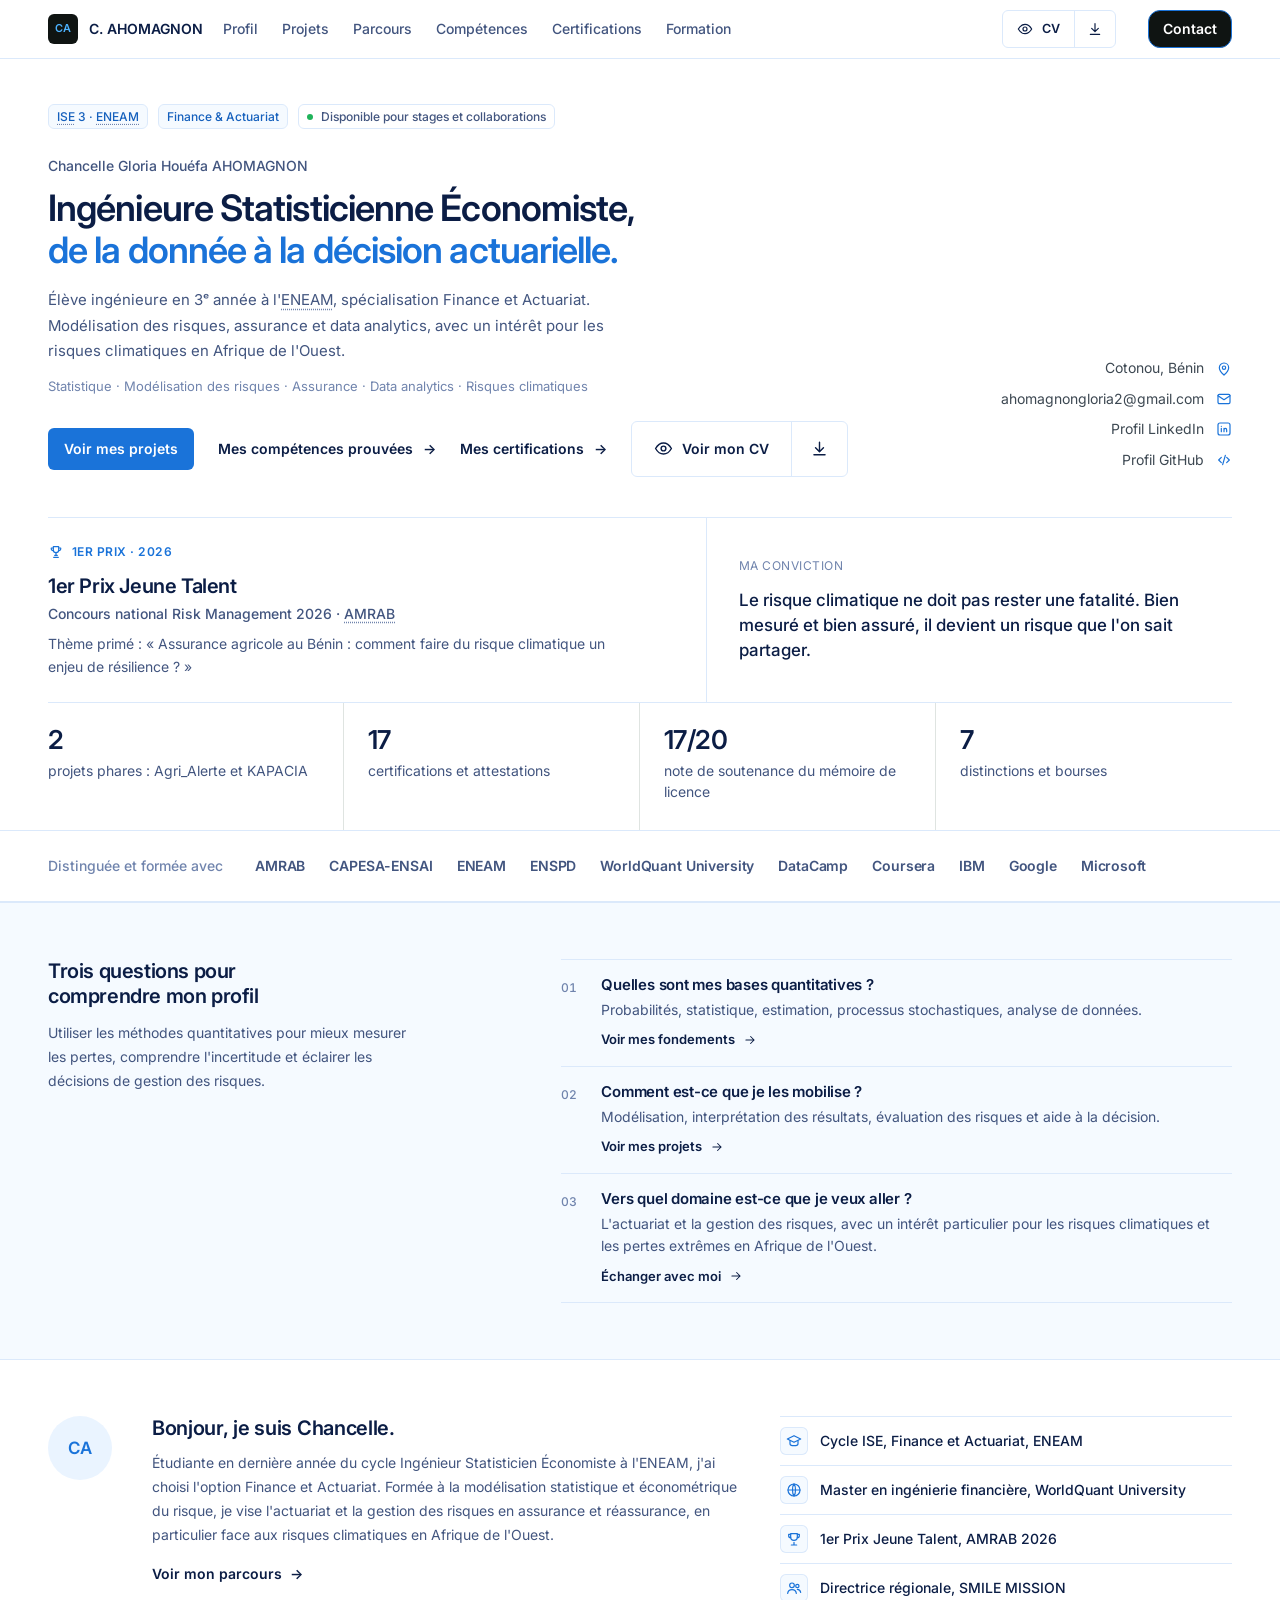
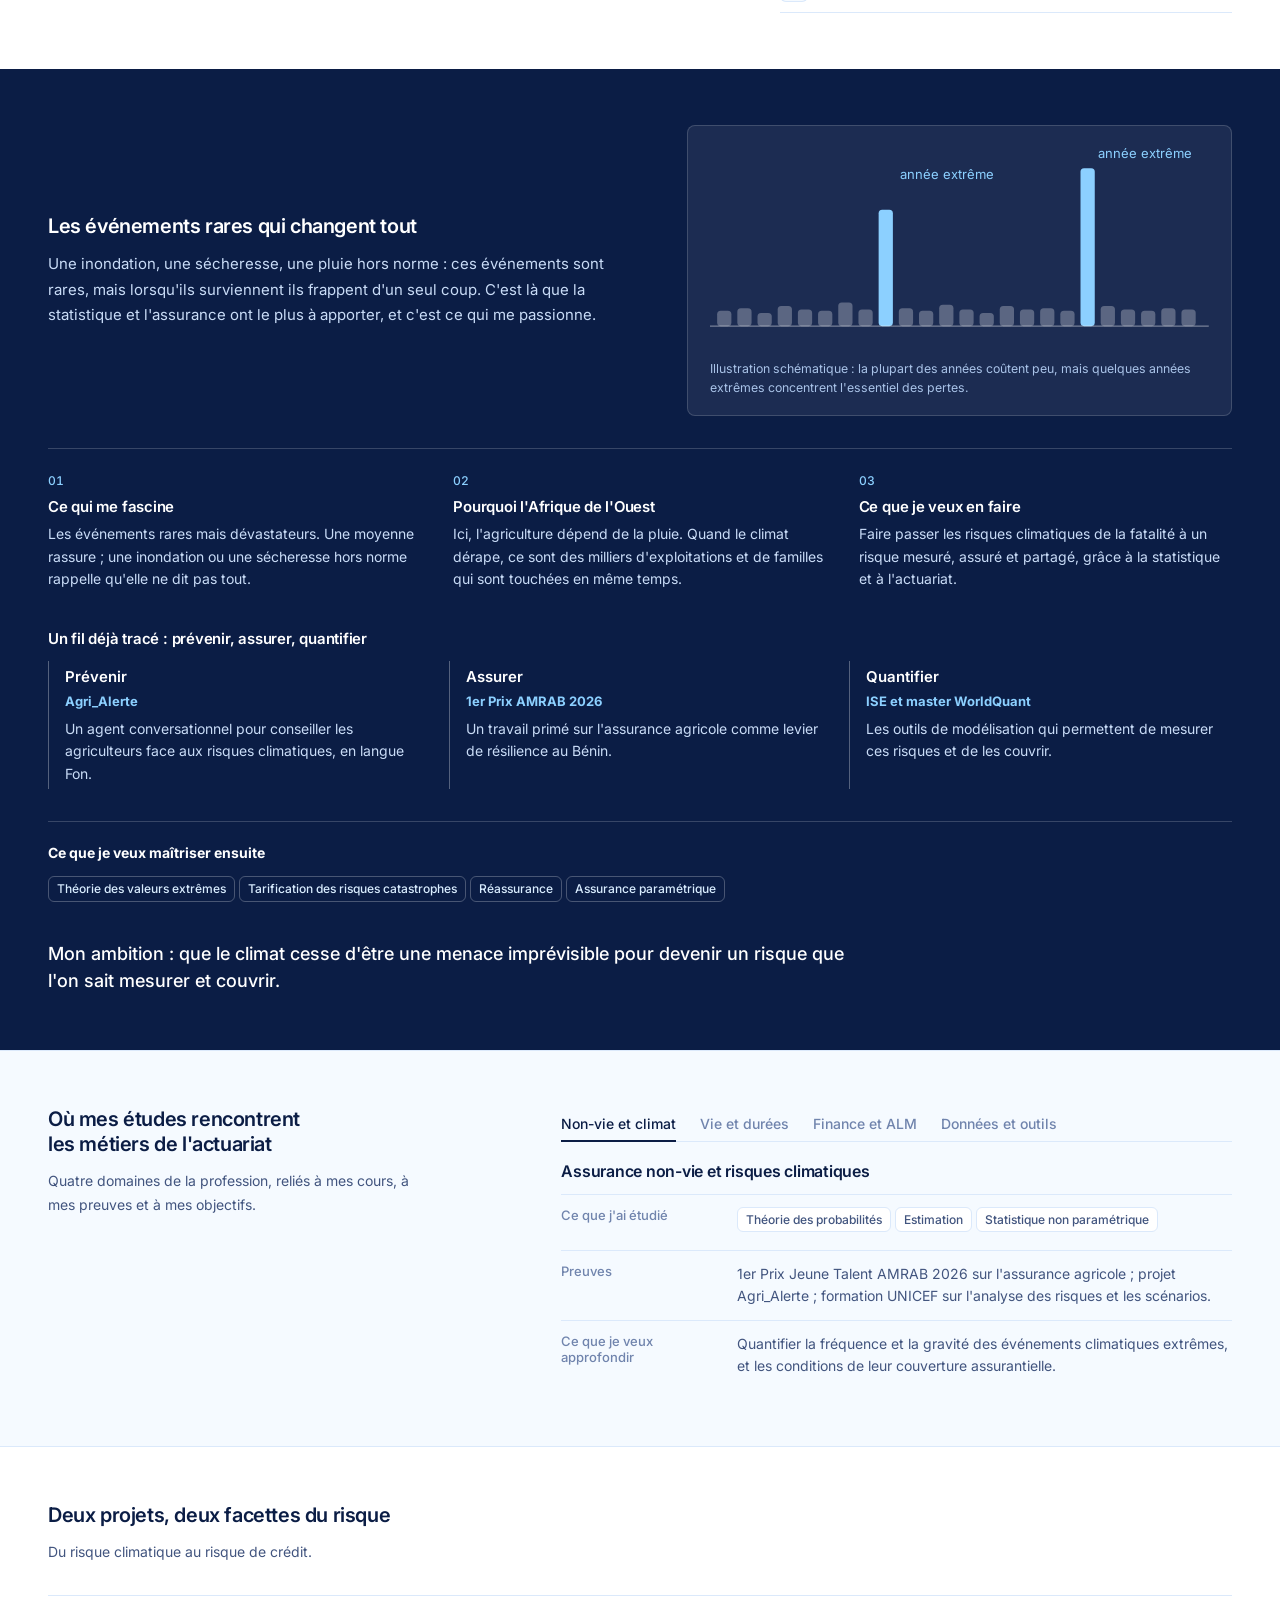
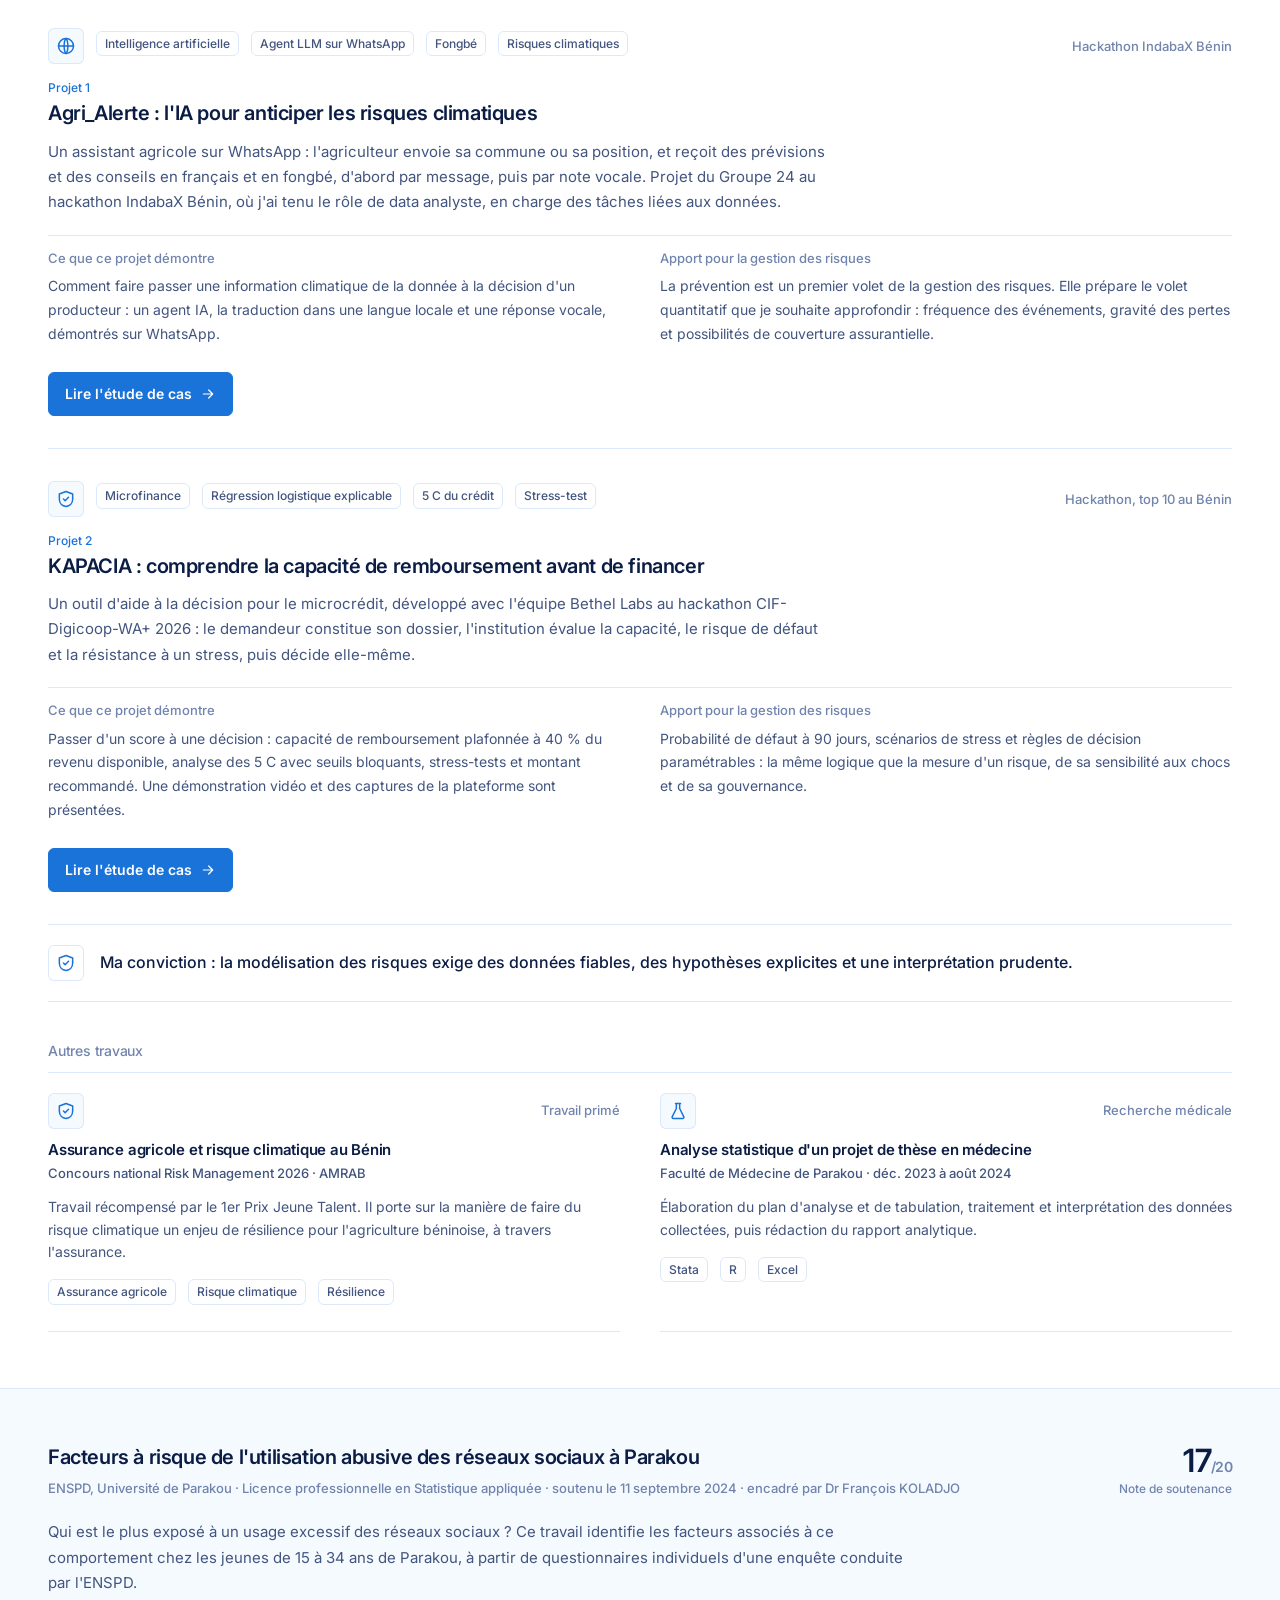
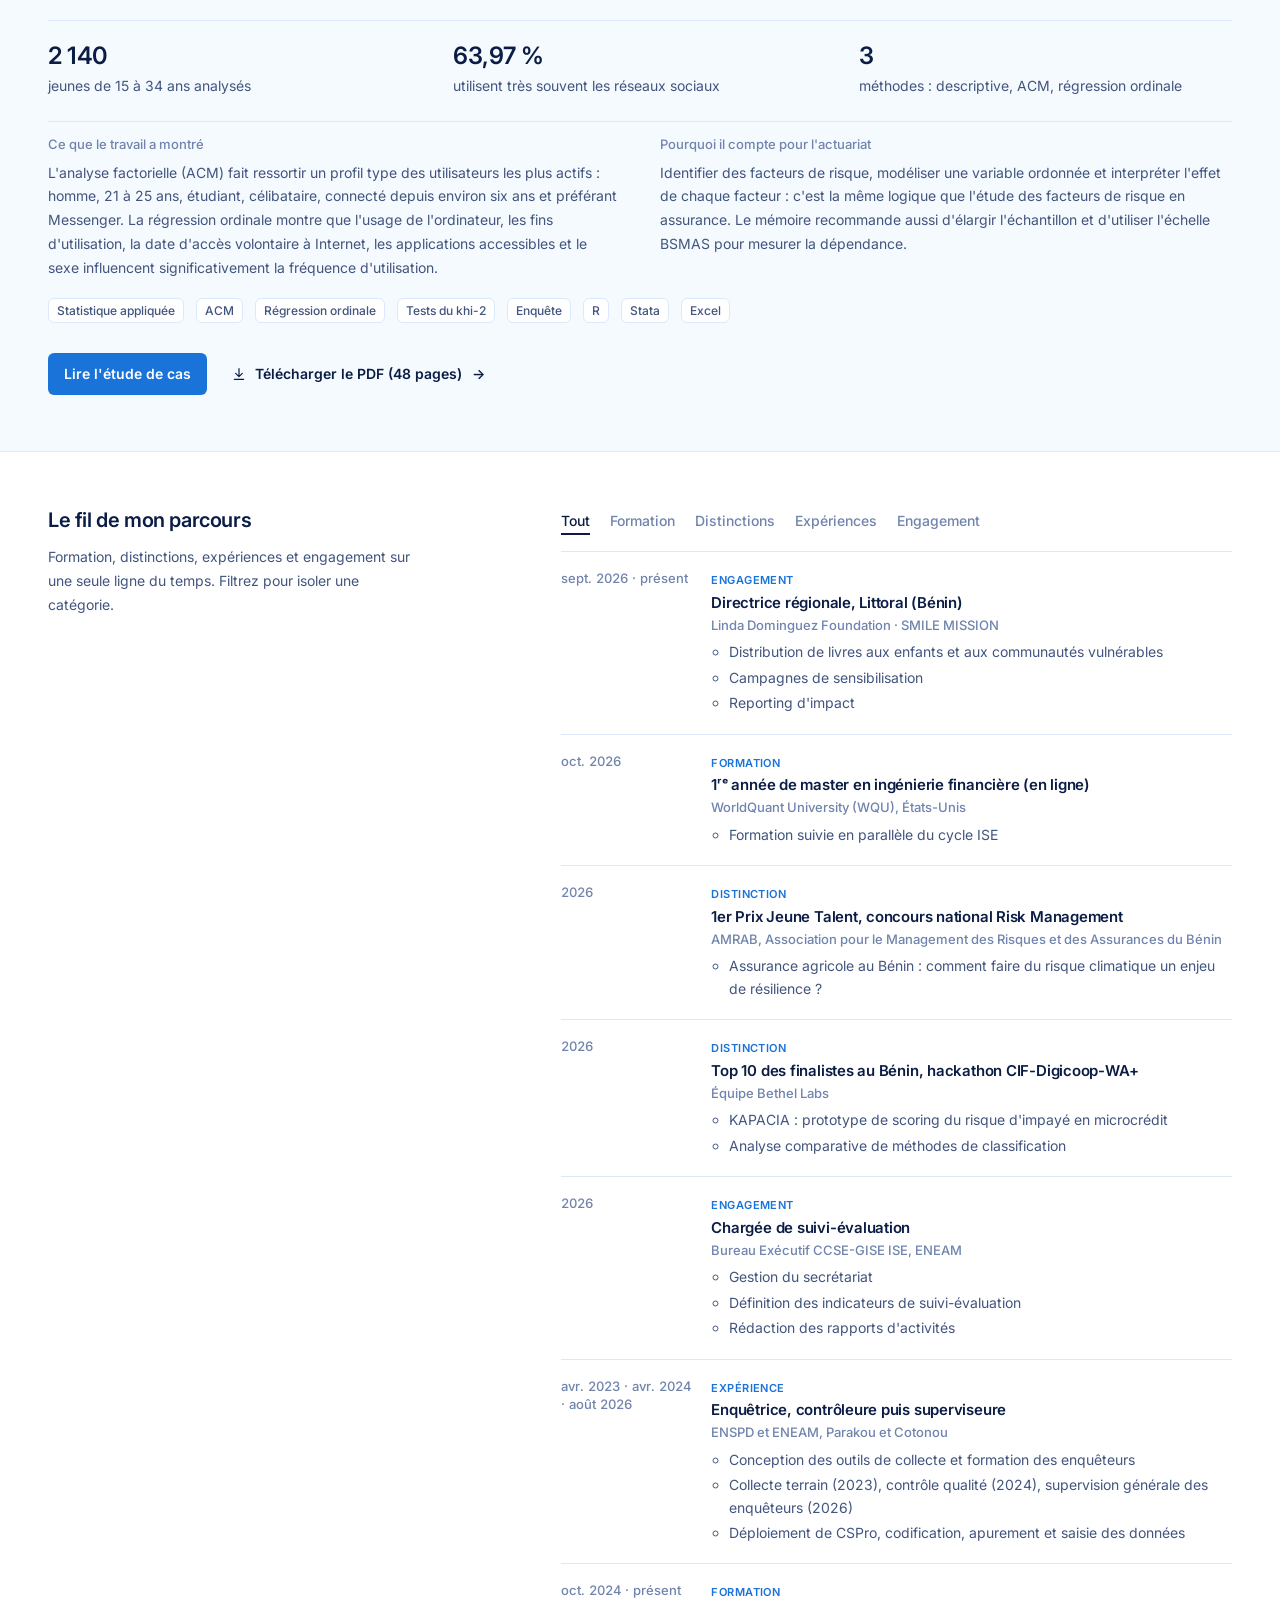
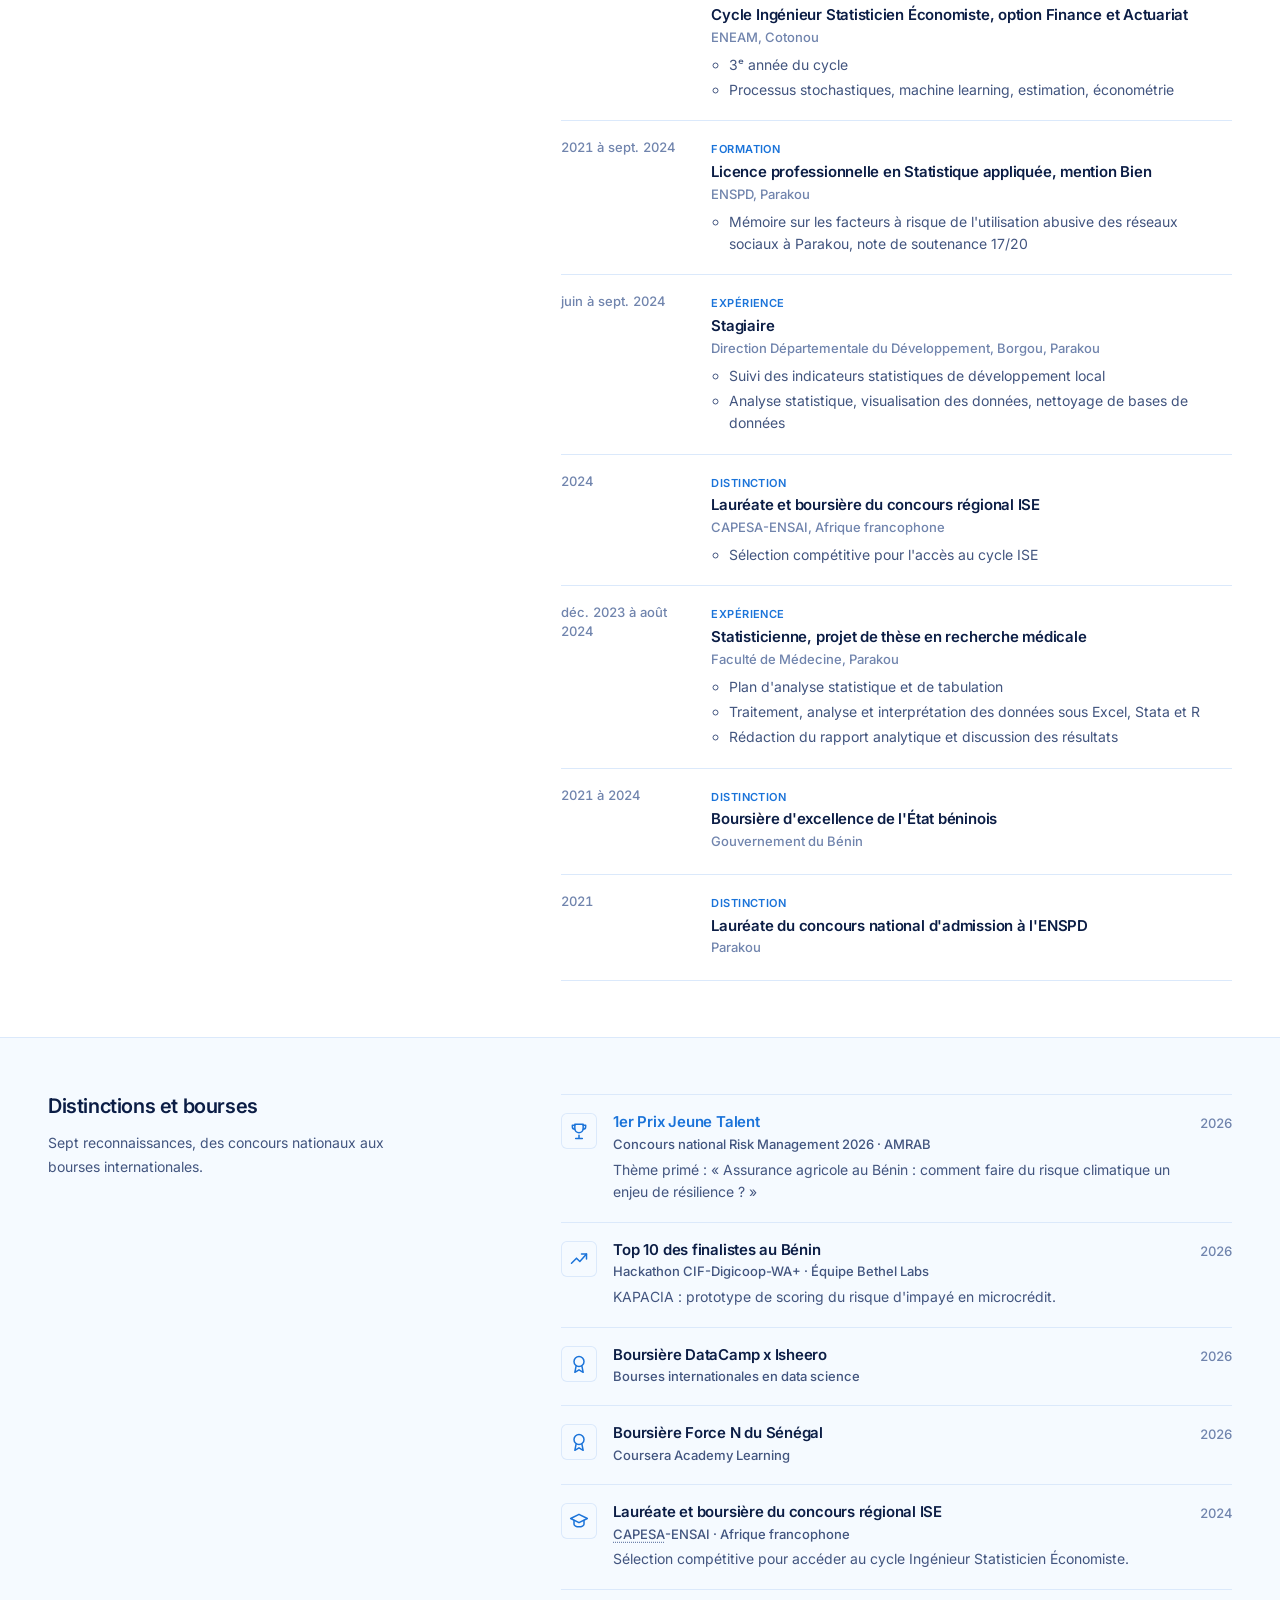
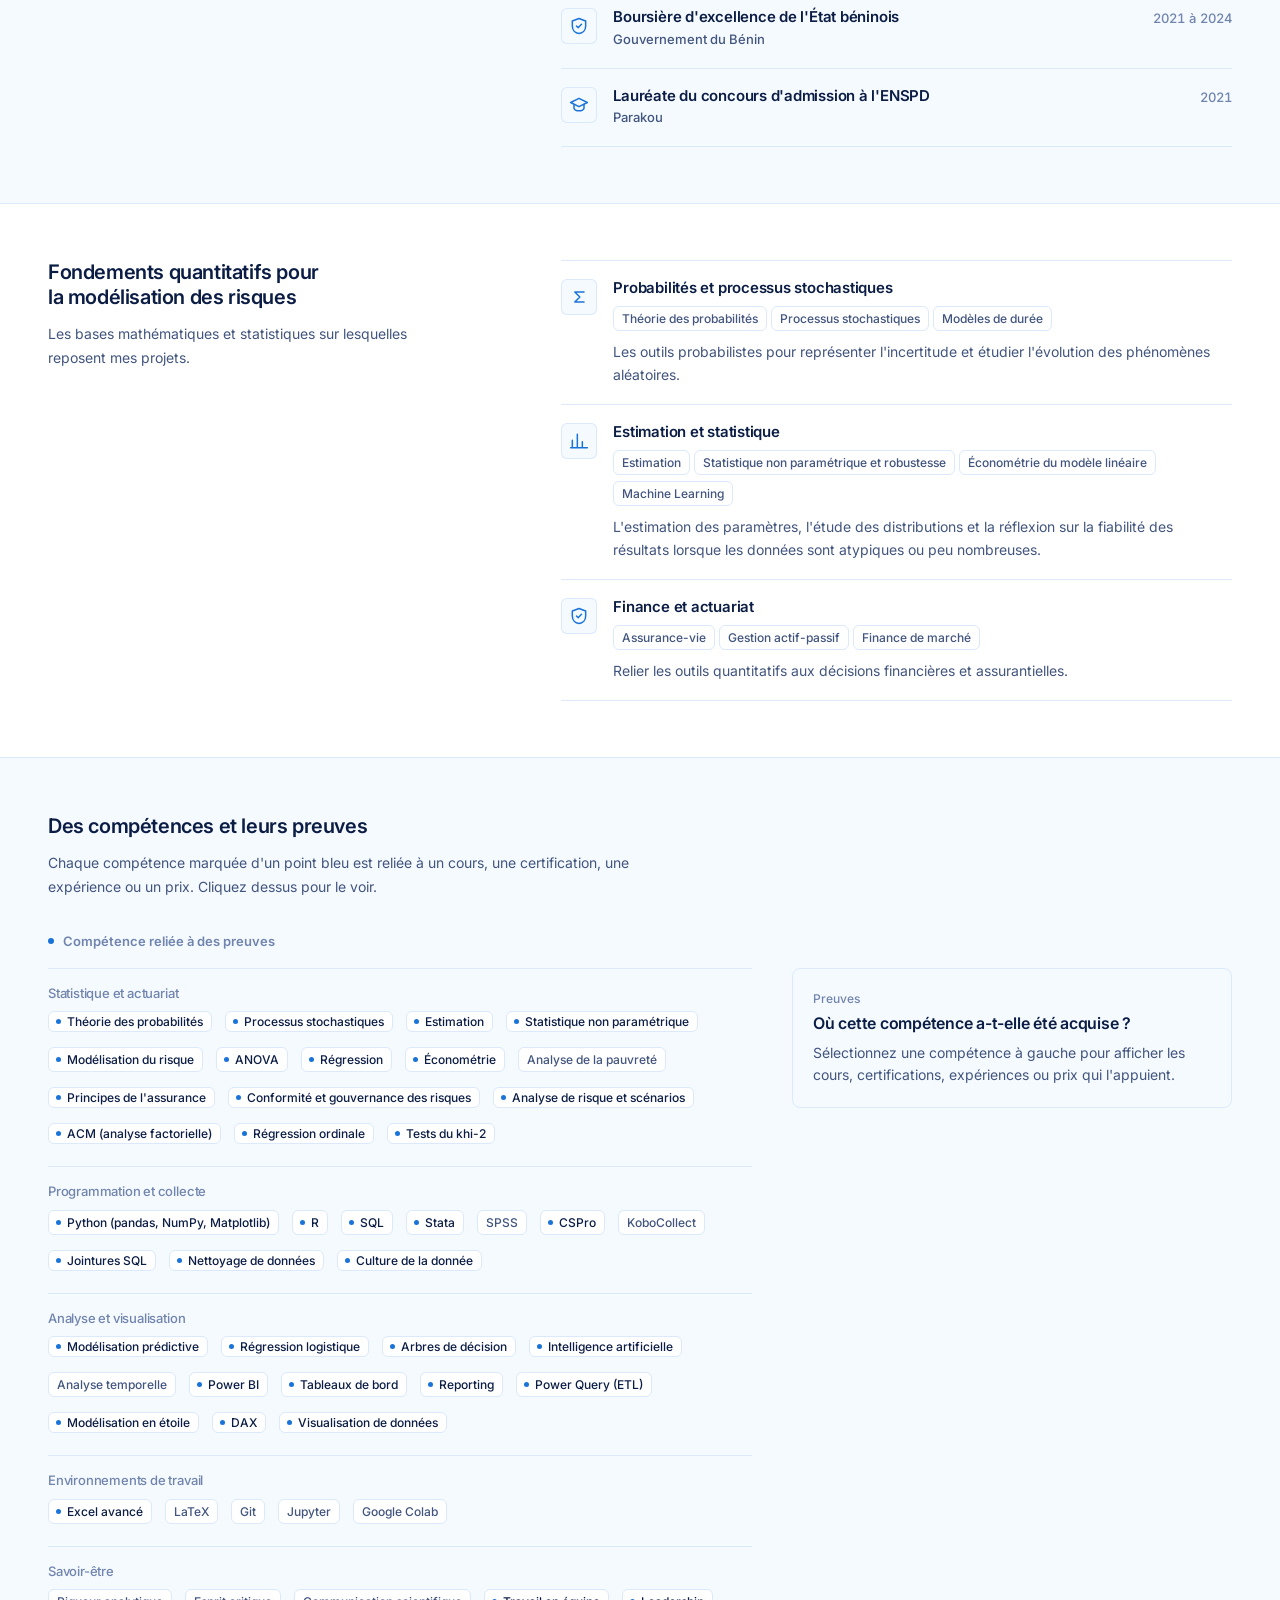
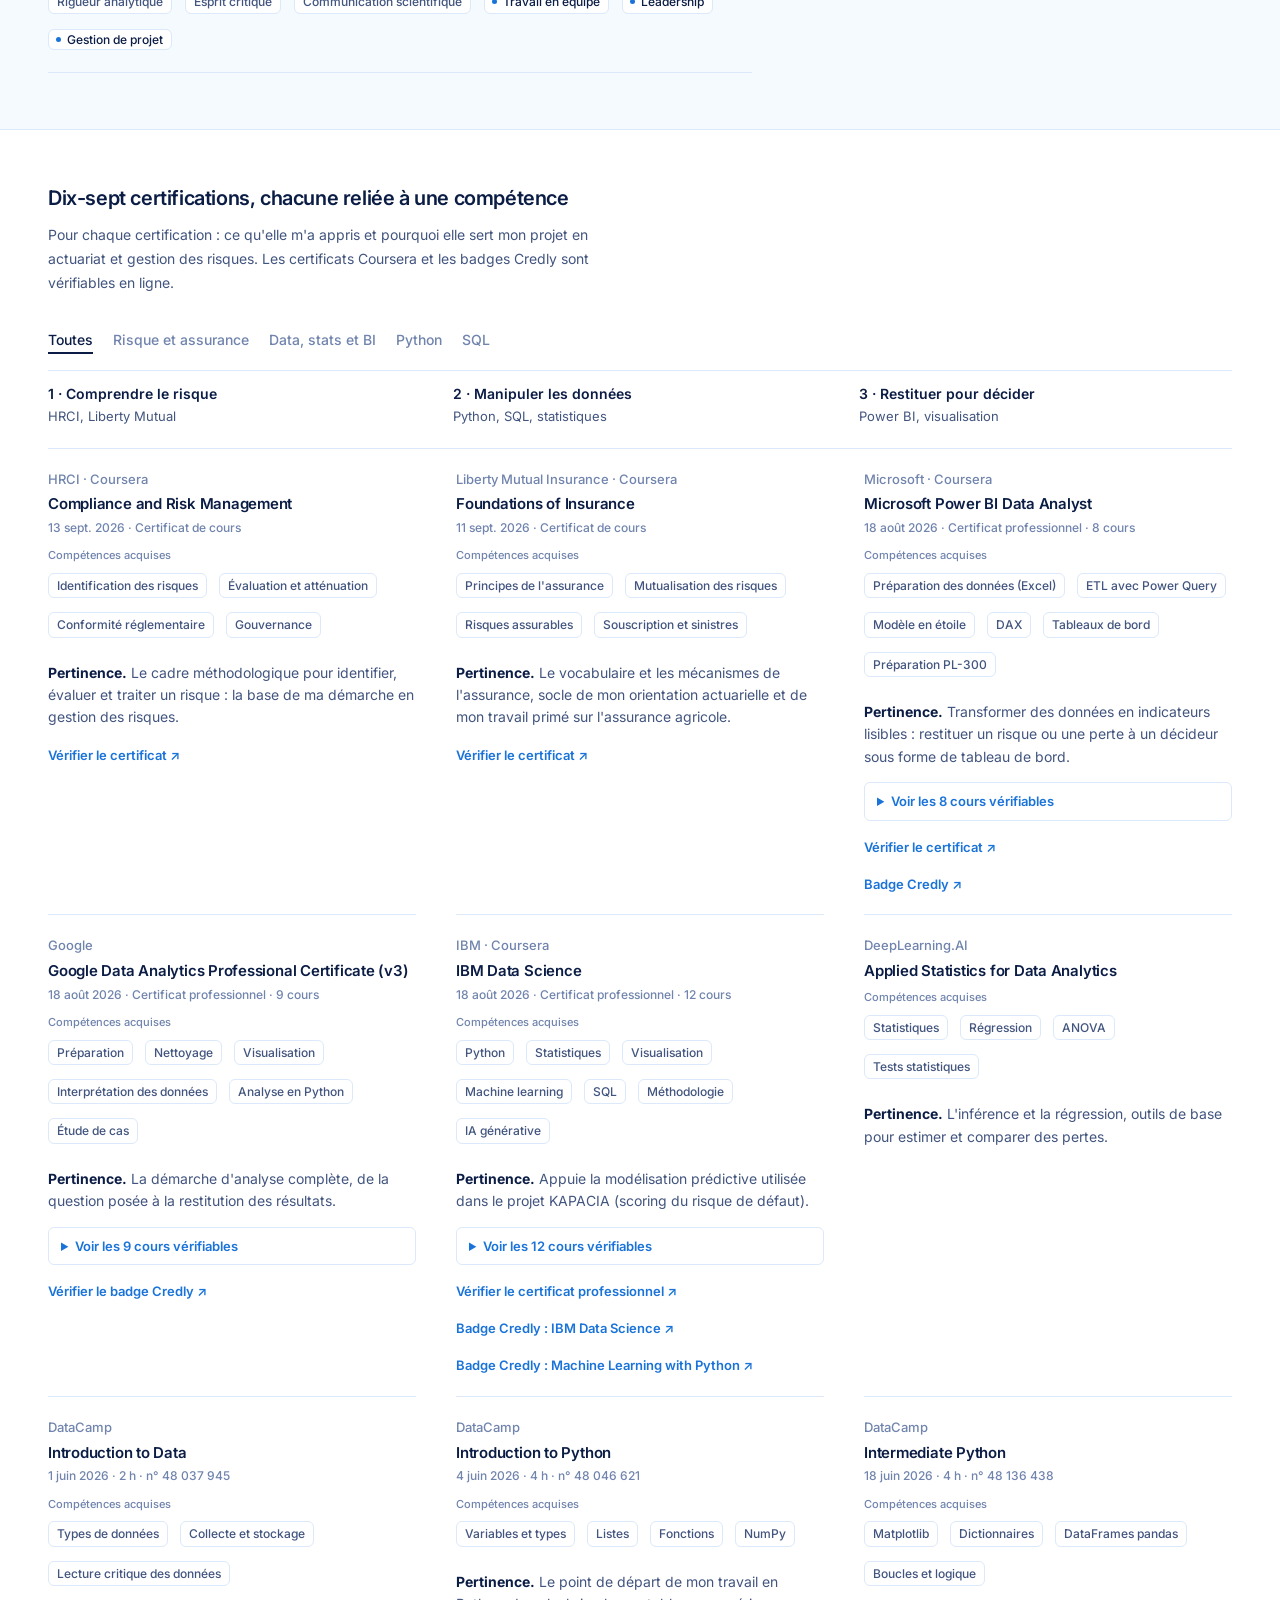
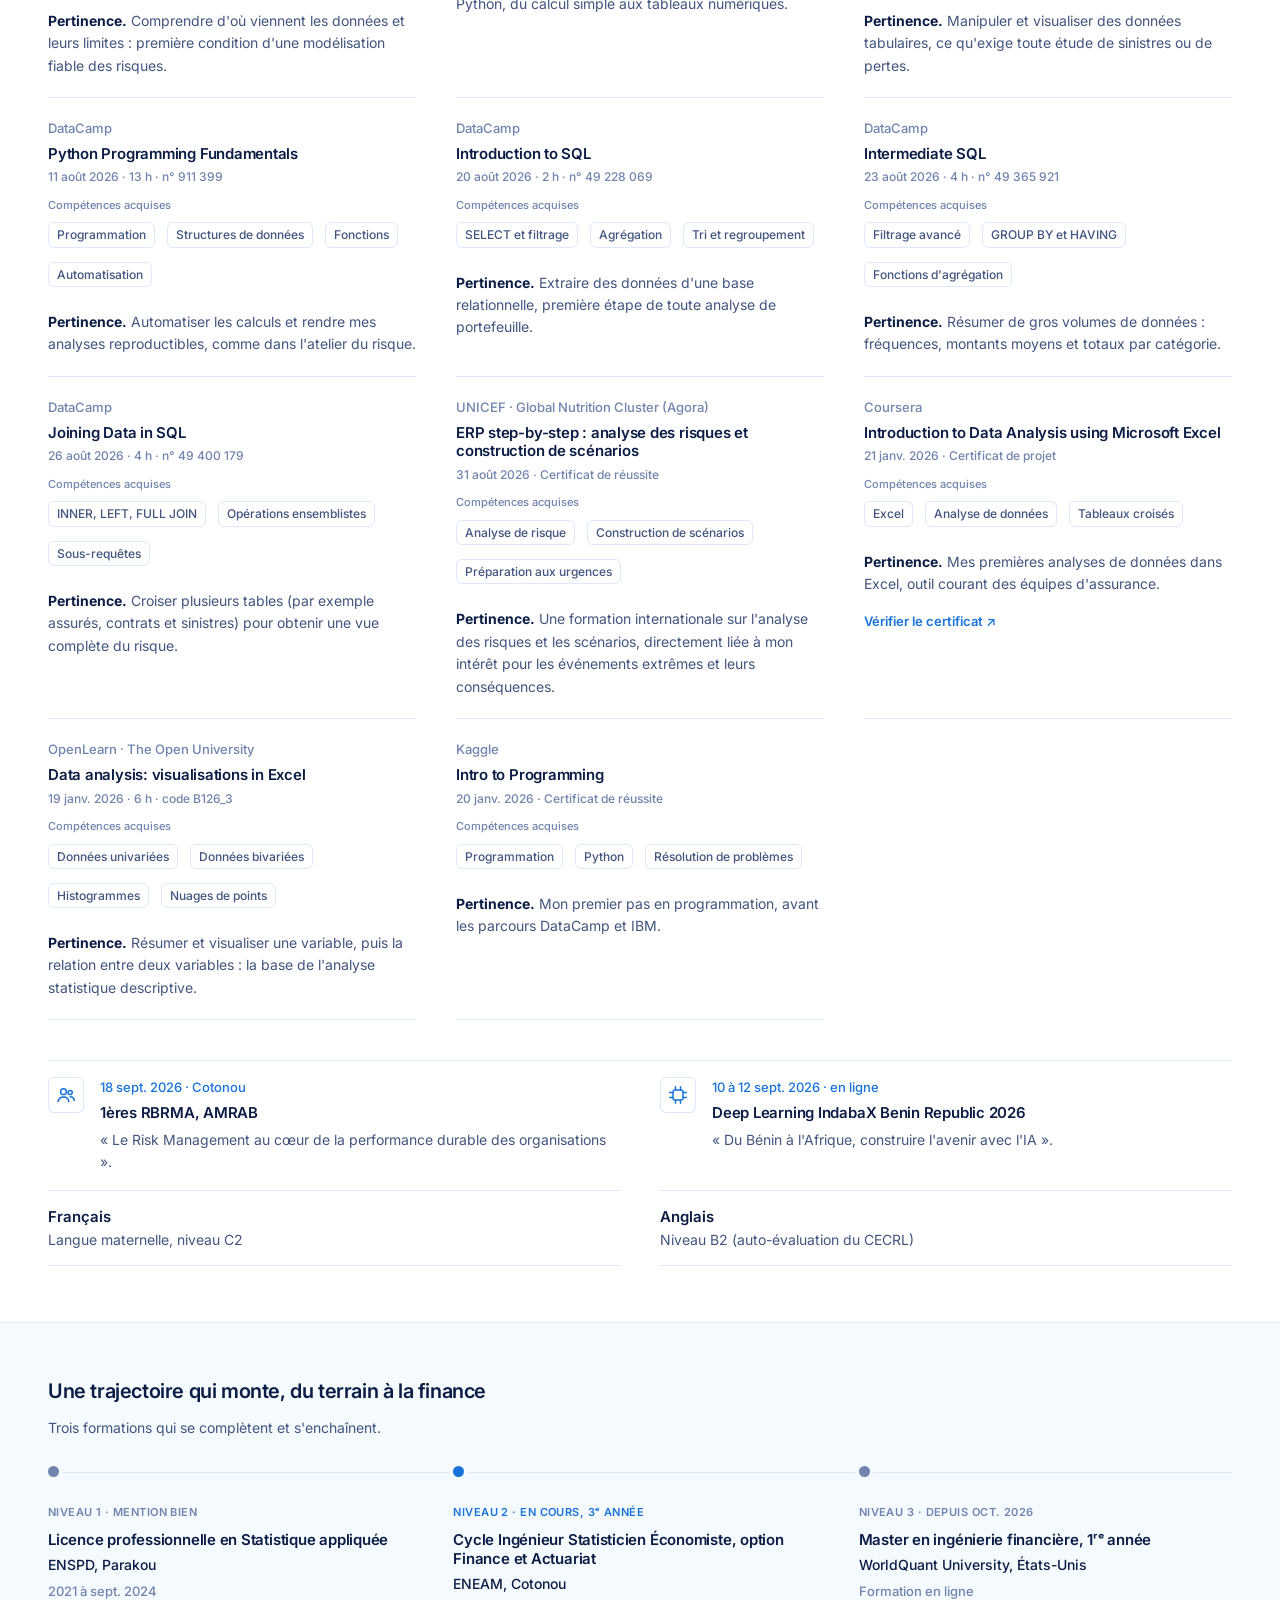
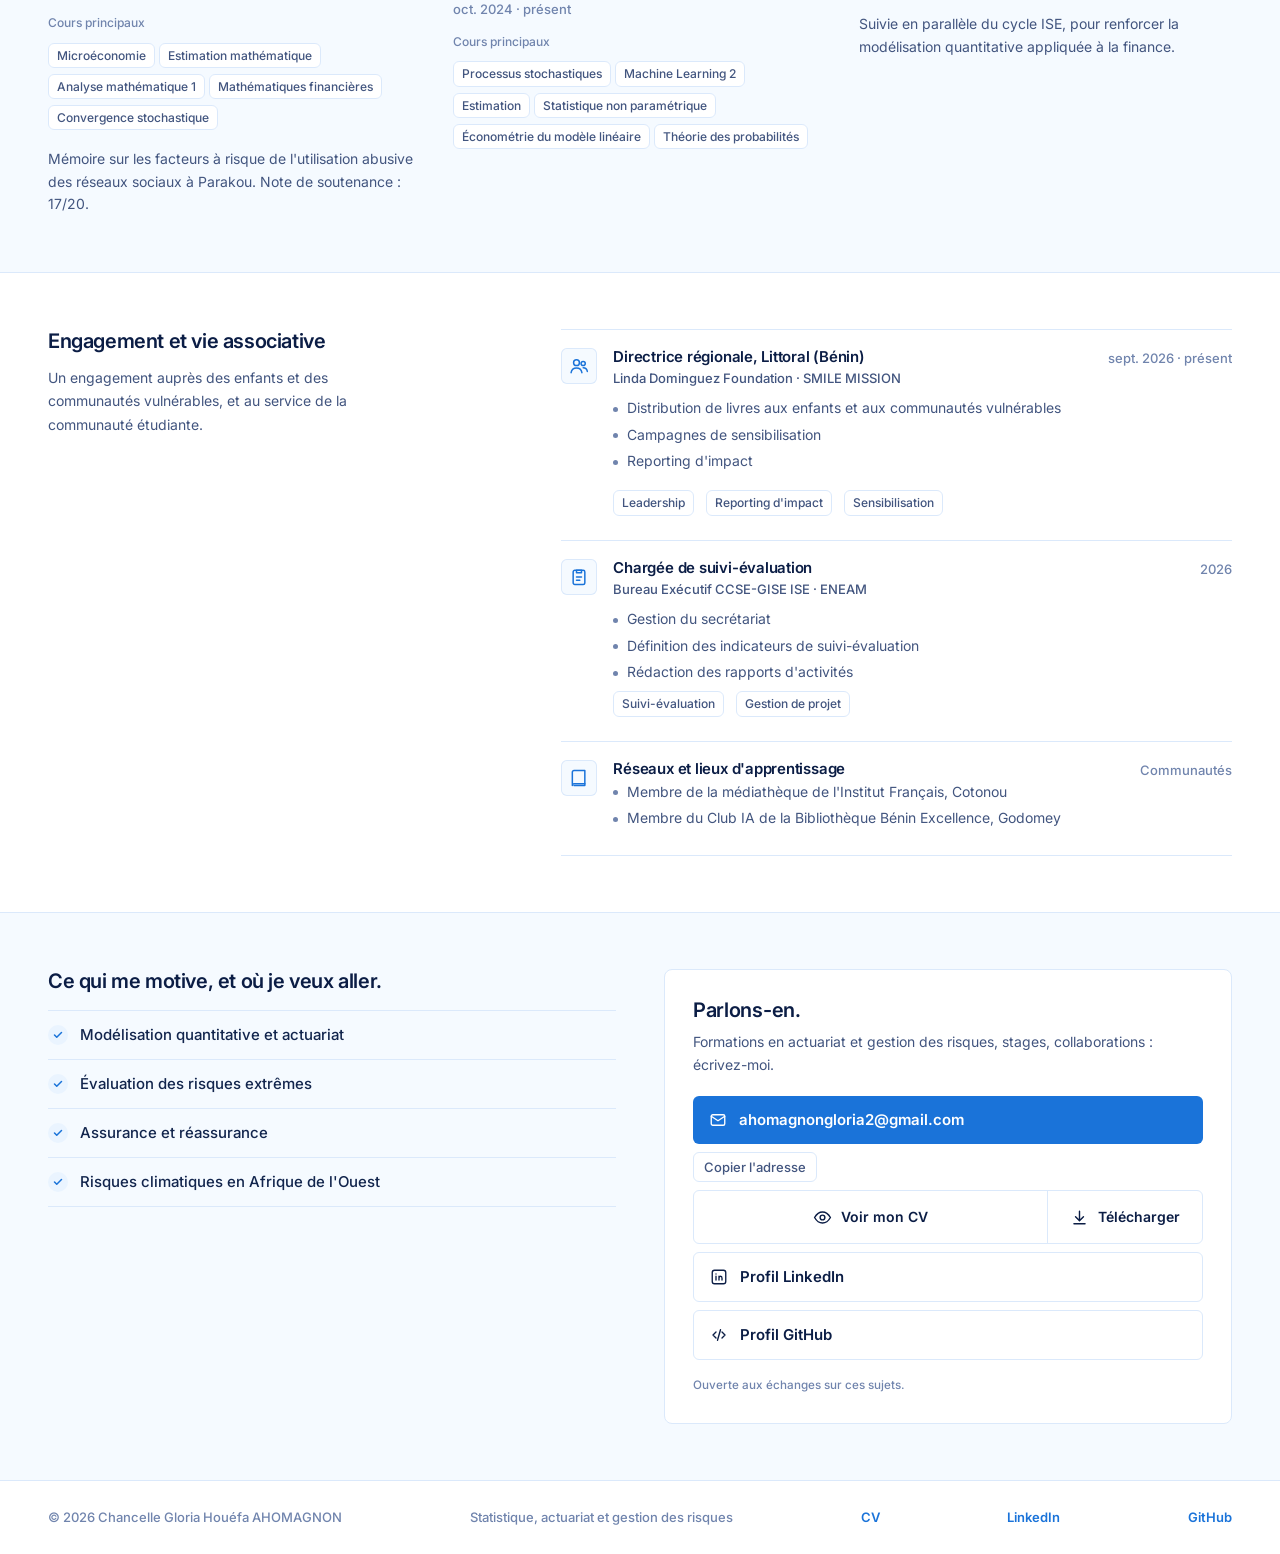
==== index.html @ 0a66a729 "Style sobre, animations discrètes et nouveau favicon Co-Authored-By: Claude Opus 5.5 <noreply@anthro" ====
<!DOCTYPE html>
<html lang="fr">
<head>
<meta charset="UTF-8">
<meta name="viewport" content="width=device-width, initial-scale=1.0">
<title>Chancelle AHOMAGNON · Statistique, actuariat et gestion des risques</title>
<meta name="description" content="Portfolio de Chancelle Gloria Houéfa AHOMAGNON, élève ingénieure statisticienne économiste (ENEAM), option Finance et Actuariat : de la modélisation statistique à la décision face aux risques.">
<meta name="theme-color" content="#1a73d9">
<meta property="og:type" content="website">
<meta property="og:title" content="Chancelle AHOMAGNON · Statistique, actuariat et gestion des risques">
<meta property="og:description" content="Distinctions, parcours, projets et compétences d'une élève ingénieure statisticienne économiste, option Finance et Actuariat.">
<link rel="icon" href="data:image/svg+xml,%3Csvg%20xmlns='http://www.w3.org/2000/svg'%20viewBox='0%200%2032%2032'%3E%3Crect%20width='32'%20height='32'%20rx='7'%20fill='%231a73d9'/%3E%3Ctext%20x='16'%20y='23'%20text-anchor='middle'%20font-family='Segoe%20UI,system-ui,sans-serif'%20font-weight='600'%20font-size='20'%20fill='%23fff'%3EC%3C/text%3E%3C/svg%3E">
<link rel="preconnect" href="https://fonts.googleapis.com">
<link rel="preconnect" href="https://fonts.gstatic.com" crossorigin>
<link href="https://fonts.googleapis.com/css2?family=Inter:wght@400..700&family=Source+Serif+4:wght@500..800&display=swap" rel="stylesheet">
<style>
:root{
  --navy:#0b1d45;--ink:#12254d;--ink2:#42557f;--ink3:#7084ad;
  --primary:#1a73d9;--primary-d:#1560bd;--sky:#4db3ff;--sky2:#8cd0ff;--sky3:#c9e6ff;
  --pale:#eaf4ff;--pale2:#f5faff;--line:#dbe9fb;--white:#fff;
  --maxw:1180px;--font-heading:'Source Serif 4',Georgia,'Times New Roman',serif;--font-body:'Inter',system-ui,-apple-system,'Segoe UI',Roboto,sans-serif;--font-mono:ui-monospace,SFMono-Regular,Menlo,Consolas,monospace;--r:26px;--shadow:0 26px 60px -34px rgba(20,90,190,.45);
}
*{box-sizing:border-box;margin:0;padding:0;}
html{scroll-behavior:smooth;scroll-padding-top:90px;}
body{font-family:var(--font-body);font-size:17px;line-height:1.65;color:var(--ink);background:var(--white);-webkit-font-smoothing:antialiased;overflow-x:hidden;}
h1,h2,h3,h4{font-family:var(--font-heading);letter-spacing:-.025em;line-height:1.14;font-weight:800;color:var(--navy);}
a{color:inherit;text-decoration:none;}
button{font-family:inherit;cursor:pointer;}
svg{display:block;max-width:100%;}
:focus-visible{outline:3px solid var(--sky);outline-offset:3px;border-radius:10px;}
.wrap{max-width:var(--maxw);margin:0 auto;padding:0 32px;}
@media(max-width:640px){.wrap{padding:0 20px;}}
section{padding:96px 0;position:relative;}
@media(max-width:720px){section{padding:64px 0;}}
.skip{position:absolute;left:-999px;top:8px;background:#fff;padding:10px 16px;border-radius:10px;z-index:500;}
.skip:focus{left:12px;}
.progress{position:fixed;top:0;left:0;height:3px;width:0;background:linear-gradient(90deg,var(--primary),var(--sky));z-index:400;}
.bubble{width:52px;height:52px;border-radius:50%;background:var(--pale);color:var(--primary);display:grid;place-items:center;flex:0 0 auto;}
.bubble svg{width:24px;height:24px;}

.eyebrow{font-weight:700;font-size:.98rem;color:var(--primary);margin-bottom:10px;letter-spacing:.01em;}
.sec-head{max-width:700px;margin:0 auto 52px;text-align:center;}
.sec-head h2{font-size:clamp(2rem,4vw,2.9rem);}
.sec-head p{margin-top:16px;color:var(--ink2);font-size:1.12rem;}
.squig{width:96px;height:12px;color:var(--sky);margin:12px auto 0;}

.cf{position:absolute;pointer-events:none;z-index:0;}
.cf.leaf{width:30px;height:30px;border-radius:100% 0 100% 0;}
.cf.half{width:34px;height:17px;border-radius:34px 34px 0 0;}
.cf.oval{width:22px;height:11px;border-radius:50%;}
.cf.ring{width:44px;height:44px;border-radius:50%;border:5px solid var(--sky3);}

.nav{position:fixed;top:0;left:0;right:0;z-index:300;background:rgba(255,255,255,.86);backdrop-filter:blur(14px);border-bottom:1px solid var(--line);}
.nav-in{max-width:var(--maxw);margin:0 auto;padding:13px 32px;display:flex;align-items:center;justify-content:space-between;gap:20px;}
.brand{display:flex;align-items:center;gap:11px;white-space:nowrap;font-family:var(--font-heading);font-weight:800;font-size:1.05rem;color:var(--navy);}
.mark{width:38px;height:38px;border-radius:50%;background:linear-gradient(135deg,var(--primary),var(--sky));display:grid;place-items:center;color:#fff;font-size:.82rem;letter-spacing:.02em;}
.nav-links{display:flex;gap:24px;font-size:.95rem;font-weight:600;color:var(--ink2);white-space:nowrap;}
.nav-links a{position:relative;padding:4px 0;transition:color .2s;}
.nav-links a::after{content:"";position:absolute;left:0;bottom:-2px;height:2px;width:0;background:var(--primary);border-radius:2px;transition:width .25s;}
.nav-links a:hover,.nav-links a.on{color:var(--primary);}
.nav-links a:hover::after,.nav-links a.on::after{width:100%;}
.btn{display:inline-flex;align-items:center;gap:10px;padding:15px 30px;border-radius:100px;font-weight:700;font-size:1rem;border:2px solid transparent;transition:all .22s;}
.btn-main{background:var(--primary);color:#fff;box-shadow:0 14px 28px -14px rgba(26,115,217,.8);}
.btn-main:hover{background:var(--primary-d);transform:translateY(-2px);box-shadow:0 18px 34px -14px rgba(26,115,217,.9);}
.btn-white{background:#fff;color:var(--primary);}
.btn-white:hover{transform:translateY(-2px);box-shadow:0 16px 30px -14px rgba(0,0,0,.4);}
.nav .btn{padding:11px 24px;font-size:.94rem;white-space:nowrap;}
.burger{display:none;background:none;border:none;font-size:1.5rem;color:var(--navy);}
@media(max-width:1020px){
  .burger{display:block;}
  .nav-links{position:fixed;top:64px;left:0;right:0;background:#fff;flex-direction:column;gap:0;padding:8px 32px 20px;border-bottom:1px solid var(--line);transform:translateY(-130%);transition:transform .3s;}
  .nav-links.open{transform:translateY(0);}
  .nav-links a{padding:13px 0;border-bottom:1px solid var(--pale);}
  .nav .btn{display:none;}
}

.hero{padding:136px 0 76px;background:linear-gradient(180deg,#fff 0%,var(--pale2) 100%);overflow:hidden;}
.hero-grid{display:grid;grid-template-columns:1fr 1.02fr;gap:50px;align-items:center;position:relative;z-index:2;}
.hero-grid>*{min-width:0;}
@media(max-width:980px){.hero-grid{grid-template-columns:minmax(0,1fr);gap:56px;}}
.hero h1{font-size:clamp(2.6rem,5.4vw,4.2rem);line-height:1.05;margin-bottom:22px;}
.hero h1 em{font-style:normal;color:var(--primary);}
.hero .lead{font-size:1.18rem;color:var(--ink2);max-width:540px;margin-bottom:32px;}
.hero .lead b{color:var(--navy);}
.cta-row{display:flex;flex-wrap:wrap;gap:16px;align-items:center;margin-bottom:34px;}
@keyframes float{0%,100%{transform:translateY(0);}50%{transform:translateY(-9px);}}
@media(max-width:1100px){.fl.a{left:-8px;}}
@media(max-width:760px){.fl{display:none;}.hero-visual{padding:0;}.hero-visual::before{inset:-4% -4% -4% -4%;}.pchip{white-space:normal;}.lab{padding:20px 16px 18px;}.metrics{gap:8px;}.metric{padding:10px 10px;}.metric b{font-size:1.3rem;}.slider-row{gap:10px;}.slider-row label{white-space:normal;font-size:.88rem;}.cta-row{gap:12px;}}

.strip{padding:34px 0;background:var(--pale);border-block:1px solid var(--line);}
.strip p{text-align:center;font-weight:700;color:var(--ink2);margin-bottom:16px;font-size:.98rem;}
.strip-row{display:flex;flex-wrap:wrap;justify-content:center;gap:10px 34px;}
.strip-row span{font-family:var(--font-heading);font-weight:800;font-size:1.08rem;color:#4a6396;letter-spacing:-.01em;}

.expertise{background:#fff;overflow:hidden;}
.exp-grid{display:grid;grid-template-columns:repeat(3,1fr);gap:20px;position:relative;z-index:2;}
@media(max-width:940px){.exp-grid{grid-template-columns:repeat(2,1fr);}}
@media(max-width:600px){.exp-grid{grid-template-columns:1fr;}}
.exp{background:#fff;border:1px solid var(--line);border-radius:var(--r);padding:30px 28px 26px;display:flex;flex-direction:column;transition:transform .25s,box-shadow .25s,border-color .25s;}
.exp:hover{transform:translateY(-6px);box-shadow:var(--shadow);border-color:var(--sky);}
.exp .bubble{margin-bottom:18px;width:60px;height:60px;}
.exp h3{font-size:1.3rem;margin-bottom:10px;}
.exp p{color:var(--ink2);font-size:1.02rem;margin-bottom:16px;}
.more{margin-top:auto;display:inline-flex;align-items:center;gap:8px;font-weight:700;color:var(--primary);font-size:.96rem;}
.more svg{width:18px;height:18px;transition:transform .2s;}.exp:hover .more svg{transform:translateX(4px);}

.about{padding-top:0;}
.about-panel{background:linear-gradient(120deg,var(--primary) 0%,#3d9bf0 55%,var(--sky) 100%);border-radius:36px;padding:48px 52px;display:grid;grid-template-columns:auto 1.25fr 1fr;gap:44px;align-items:center;color:#fff;position:relative;overflow:hidden;box-shadow:0 40px 80px -44px rgba(26,115,217,.9);}
.about-panel::after{content:"";position:absolute;right:-90px;top:-90px;width:300px;height:300px;border-radius:50%;background:rgba(255,255,255,.08);}
@media(max-width:1000px){.about-panel{grid-template-columns:1fr;padding:38px 28px;gap:30px;}}
.mono-ring{width:168px;height:168px;position:relative;display:grid;place-items:center;}
.mono-ring i{position:absolute;border-radius:50%;border:2px solid rgba(255,255,255,.35);}
.mono-ring i:nth-child(1){inset:0;}.mono-ring i:nth-child(2){inset:14px;border-color:rgba(255,255,255,.55);}
.mono-ring b{width:104px;height:104px;border-radius:50%;background:#fff;color:var(--primary);font-family:var(--font-heading);font-size:2.1rem;font-weight:800;display:grid;place-items:center;letter-spacing:-.02em;}
.about-panel .kick{font-weight:700;color:var(--navy);font-size:.96rem;opacity:.85;margin-bottom:6px;}
.about-panel h2{color:#fff;font-size:clamp(1.9rem,3.4vw,2.6rem);margin-bottom:14px;}
.about-panel p{color:#eaf4ff;font-size:1.06rem;margin-bottom:22px;}
.hl{display:grid;gap:14px;position:relative;z-index:2;}
.hl div{display:flex;align-items:center;gap:14px;font-weight:600;font-size:1rem;}
.hl .bubble{width:44px;height:44px;background:rgba(255,255,255,.18);color:#fff;}
.hl .bubble svg{width:21px;height:21px;}

.palm{background:var(--pale2);}
.bento{display:grid;grid-template-columns:repeat(4,1fr);grid-auto-rows:minmax(168px,auto);gap:18px;}
.bt{background:#fff;border:1px solid var(--line);border-radius:var(--r);padding:26px 26px 24px;display:flex;flex-direction:column;transition:transform .25s,box-shadow .25s,border-color .25s;}
.bt:hover{transform:translateY(-5px);box-shadow:var(--shadow);border-color:var(--sky);}
.bt-top{display:flex;align-items:center;justify-content:space-between;margin-bottom:16px;}
.bt-year{font-weight:700;font-size:.9rem;color:var(--ink3);background:var(--pale2);padding:4px 12px;border-radius:100px;border:1px solid var(--line);}
.bt h3{font-size:1.2rem;margin-bottom:6px;}
.bt-org{color:var(--primary);font-weight:700;font-size:.94rem;margin-bottom:8px;}
.bt p{color:var(--ink2);font-size:.98rem;}
.b1{grid-column:1/3;grid-row:1/3;}.b2{grid-column:3/5;}.b3{grid-column:3;}.b4{grid-column:4;}.b5{grid-column:1/3;}
.bt.feature{background:linear-gradient(150deg,var(--primary),#4aa8fa);color:#fff;border:none;padding:36px 34px;justify-content:flex-end;position:relative;overflow:hidden;}
.bt.feature::before{content:"";position:absolute;right:-60px;top:-60px;width:240px;height:240px;border-radius:50%;background:rgba(255,255,255,.1);}
.bt.feature .bt-top{position:absolute;top:30px;left:34px;right:34px;margin:0;}
.bt.feature .bubble{background:rgba(255,255,255,.2);color:#fff;width:64px;height:64px;}.bt.feature .bubble svg{width:30px;height:30px;}
.bt.feature .bt-year{background:rgba(255,255,255,.2);color:#fff;border-color:transparent;}
.bt.feature h3{color:#fff;font-size:clamp(2rem,3.4vw,2.8rem);margin-bottom:10px;}
.bt.feature .bt-org{color:#d9edff;font-size:1.02rem;}
.bt.feature p{color:#fff;font-size:1.08rem;max-width:460px;}
@media(max-width:940px){
  .bento{grid-template-columns:1fr 1fr;}
  .b1{grid-column:1/3;grid-row:auto;min-height:300px;}.b2,.b5{grid-column:span 2;}.b3,.b4,.b6,.b7{grid-column:auto;}
}
@media(max-width:940px){.bt.feature{justify-content:flex-start;}.bt.feature .bt-top{position:static;margin-bottom:22px;}}
@media(max-width:560px){.bento{grid-template-columns:1fr;}.b1,.b2,.b5{grid-column:auto;}}

.form{background:#fff;overflow:hidden;}
.steps{display:grid;grid-template-columns:repeat(3,1fr);gap:22px;align-items:start;position:relative;z-index:2;}
@media(max-width:940px){.steps{grid-template-columns:1fr;align-items:stretch;}.step.s1,.step.s2,.step.s3{margin-top:0;}}
.step{background:#fff;border:1px solid var(--line);border-radius:var(--r);padding:30px 28px;position:relative;transition:transform .25s,box-shadow .25s;}
.step:hover{box-shadow:var(--shadow);}
.step.s1{margin-top:112px;}.step.s2{margin-top:56px;background:var(--pale2);border-color:var(--sky3);}.step.s3{margin-top:0;}
.step .lvl{display:inline-flex;align-items:center;gap:8px;font-weight:700;font-size:.9rem;color:var(--primary);background:var(--pale);padding:6px 14px;border-radius:100px;margin-bottom:16px;}
.step .lvl svg{width:17px;height:17px;}
.step.s2 .lvl{background:var(--primary);color:#fff;}
.step h3{font-size:1.38rem;margin-bottom:6px;}
.step .org{color:var(--primary);font-weight:700;margin-bottom:4px;}
.step .when{color:var(--ink3);font-size:.96rem;margin-bottom:18px;font-weight:600;}
.step .cap{font-size:.86rem;font-weight:700;color:var(--ink3);margin-bottom:10px;letter-spacing:.02em;text-transform:uppercase;}
.cc{display:inline-block;font-size:.9rem;font-weight:600;padding:6px 13px;border-radius:100px;background:var(--pale);color:#2a5ca8;margin:0 6px 8px 0;}
.step.s2 .cc{background:#fff;border:1px solid var(--sky3);}
.step .note{margin-top:8px;font-size:.98rem;color:var(--ink2);border-top:1px solid var(--line);padding-top:14px;}

.parc{background:var(--pale2);}
.chips-bar{display:flex;flex-wrap:wrap;gap:10px;margin-bottom:38px;justify-content:center;}
.fchip{font-size:.94rem;font-weight:700;padding:10px 20px;border-radius:100px;border:1.5px solid var(--line);background:#fff;color:var(--ink2);transition:all .2s;}
.fchip:hover{border-color:var(--primary);color:var(--primary);}
.fchip.active{background:var(--primary);border-color:var(--primary);color:#fff;}
.tl{list-style:none;position:relative;max-width:980px;margin:0 auto;}
.tl::before{content:"";position:absolute;left:176px;top:8px;bottom:8px;width:3px;border-radius:3px;background:linear-gradient(180deg,var(--sky),var(--sky3));}
.tl-item{display:grid;grid-template-columns:150px 1fr;gap:52px;padding-bottom:26px;position:relative;}
.tl-item.hidden{display:none;}
.tl-item::before{content:"";position:absolute;left:169px;top:9px;width:17px;height:17px;border-radius:50%;background:#fff;border:4px solid var(--primary);z-index:2;}
.tl-item[data-k=distinction]::before{border-color:var(--sky);background:var(--sky3);}
.tl-item[data-k=experience]::before{border-color:var(--navy);}
.tl-item[data-k=engagement]::before{border-color:var(--sky);background:#fff;}
.tl-date{text-align:right;font-weight:700;font-size:.9rem;color:var(--ink3);padding-top:5px;line-height:1.45;}
.tl-card{background:#fff;border:1px solid var(--line);border-radius:22px;padding:22px 26px;margin-left:10px;transition:transform .22s,box-shadow .22s,border-color .22s;}
.tl-card:hover{transform:translateX(5px);box-shadow:var(--shadow);border-color:var(--sky);}
.kind{display:inline-block;font-weight:700;font-size:.78rem;letter-spacing:.06em;text-transform:uppercase;color:var(--primary);background:var(--pale);padding:3px 11px;border-radius:100px;margin-bottom:9px;}
.tl-card h4{font-size:1.2rem;margin-bottom:4px;}
.tl-org{color:var(--ink3);font-size:.98rem;font-weight:600;margin-bottom:8px;}
.tl-card ul{padding-left:18px;color:var(--ink2);font-size:1rem;}
.tl-card li{margin-bottom:3px;}
@media(max-width:760px){
  .tl::before{left:8px;}
  .tl-item{grid-template-columns:1fr;gap:6px;padding-left:36px;}
  .tl-item::before{left:0;}
  .tl-date{text-align:left;padding-top:0;}
  .tl-card{margin-left:0;}
}

.projets{background:#fff;overflow:hidden;}
.proj-grid{display:grid;grid-template-columns:1fr 1fr;gap:22px;position:relative;z-index:2;}
@media(max-width:820px){.proj-grid{grid-template-columns:1fr;}}
.proj{background:linear-gradient(180deg,#fff,var(--pale2));border:1px solid var(--line);border-radius:var(--r);padding:30px 30px 26px;transition:transform .25s,box-shadow .25s,border-color .25s;}
.proj:hover{transform:translateY(-6px);box-shadow:var(--shadow);border-color:var(--sky);}
.proj-top{display:flex;align-items:center;justify-content:space-between;margin-bottom:18px;}
.proj-tag{font-weight:700;font-size:.82rem;color:var(--primary);background:var(--pale);padding:5px 14px;border-radius:100px;}
.proj h3{font-size:1.38rem;margin-bottom:8px;}
.proj-org{color:var(--primary);font-weight:700;font-size:.96rem;margin-bottom:12px;}
.proj p{color:var(--ink2);font-size:1.02rem;margin-bottom:16px;}
.tags{display:flex;flex-wrap:wrap;gap:8px;}
.tag{font-size:.86rem;font-weight:600;padding:5px 13px;border-radius:100px;background:var(--pale);color:#2a5ca8;}

.comp{background:var(--pale2);}
.legend{font-size:.96rem;color:var(--ink3);margin-bottom:22px;display:flex;align-items:center;gap:9px;justify-content:center;font-weight:600;}
.legend i{width:10px;height:10px;border-radius:50%;background:var(--primary);display:inline-block;}
.comp-layout{display:grid;grid-template-columns:1.35fr 1fr;gap:28px;align-items:start;}
@media(max-width:940px){.comp-layout{grid-template-columns:1fr;}}
.sk-groups{display:grid;gap:18px;}
.sk-group{background:#fff;border:1px solid var(--line);border-radius:var(--r);padding:24px 26px;}
.sk-group h4{font-size:1.12rem;margin-bottom:14px;}
.sk-chips{display:flex;flex-wrap:wrap;gap:9px;}
.sk{font-size:.96rem;font-weight:600;padding:8px 16px;border-radius:100px;border:1.5px solid var(--line);background:var(--pale2);color:var(--ink2);font-family:inherit;}
.sk.has{background:#fff;border-color:var(--sky);color:var(--primary);position:relative;padding-left:28px;transition:all .2s;}
.sk.has::before{content:"";position:absolute;left:12px;top:50%;width:8px;height:8px;margin-top:-4px;border-radius:50%;background:var(--primary);}
.sk.has:hover{background:var(--pale);}
.sk.has.sel{background:var(--primary);color:#fff;border-color:var(--primary);}
.sk.has.sel::before{background:#fff;}
.proof{position:sticky;top:98px;background:linear-gradient(150deg,var(--primary),#3d9bf0);color:#fff;border-radius:30px;padding:32px 30px;min-height:280px;box-shadow:0 34px 70px -40px rgba(26,115,217,.9);}
@media(max-width:940px){.proof{position:relative;top:0;}}
.proof h3{font-size:1.4rem;margin-bottom:8px;color:#fff;}
.proof .hint{color:#eaf4ff;font-size:1.02rem;}
.proof-kicker{font-weight:700;font-size:.86rem;letter-spacing:.06em;text-transform:uppercase;color:#d9edff;margin-bottom:12px;}
.proof ul{list-style:none;margin-top:18px;display:grid;gap:12px;}
.proof li{background:rgba(255,255,255,.16);border:1px solid rgba(255,255,255,.28);border-radius:16px;padding:13px 17px;font-size:1rem;}
.proof li b{display:block;font-size:.76rem;letter-spacing:.07em;text-transform:uppercase;color:#d9edff;margin-bottom:3px;}

.certs{background:#fff;}
.cert-grid{display:grid;grid-template-columns:repeat(3,1fr);gap:20px;}
@media(max-width:940px){.cert-grid{grid-template-columns:repeat(2,1fr);}}
@media(max-width:600px){.cert-grid{grid-template-columns:1fr;}}
.cert{border:1px solid var(--line);border-radius:var(--r);padding:26px 24px;background:linear-gradient(180deg,#fff,var(--pale2));display:flex;flex-direction:column;transition:transform .25s,box-shadow .25s,border-color .25s;}
.cert:hover{transform:translateY(-5px);box-shadow:var(--shadow);border-color:var(--sky);}
.cert.hidden{display:none;}
.cert-org{font-weight:700;font-size:.9rem;color:var(--primary);margin-bottom:10px;}
.cert h4{font-size:1.28rem;margin-bottom:16px;line-height:1.25;}
.cert .tags{margin-top:auto;}
.cert-link{margin-top:16px;font-weight:700;font-size:.94rem;color:var(--primary);}
.cert-link:hover{text-decoration:underline;}
.extras{margin-top:56px;display:grid;grid-template-columns:1fr 1fr;gap:20px;}
@media(max-width:820px){.extras{grid-template-columns:1fr;}}
.event{border-radius:var(--r);padding:28px;background:var(--pale);display:flex;gap:18px;align-items:flex-start;}
.event .bubble{background:#fff;}
.event .when{font-weight:700;font-size:.9rem;color:var(--primary);margin-bottom:6px;}
.event h4{font-size:1.2rem;margin-bottom:6px;}
.event p{color:var(--ink2);font-size:1rem;}
.langs{margin-top:20px;display:flex;flex-wrap:wrap;gap:16px;}
.lang{flex:1 1 260px;border:1px solid var(--line);border-radius:var(--r);padding:20px 24px;background:var(--pale2);}
.lang b{font-family:var(--font-heading);font-size:1.2rem;display:block;color:var(--navy);}
.lang span{color:var(--ink2);font-size:1rem;}
.comm{margin-top:20px;color:var(--ink2);font-size:1rem;text-align:center;}

.contact{background:linear-gradient(180deg,var(--pale2),var(--pale));overflow:hidden;}
.cta-grid{display:grid;grid-template-columns:1fr 1fr;gap:48px;align-items:center;position:relative;z-index:2;}
@media(max-width:900px){.cta-grid{grid-template-columns:1fr;gap:34px;}}
.cta-grid h2{font-size:clamp(2rem,4vw,2.9rem);margin-bottom:22px;}
.checks{list-style:none;display:grid;gap:14px;margin-bottom:6px;}
.checks li{display:flex;align-items:center;gap:13px;font-weight:600;font-size:1.06rem;color:var(--ink);}
.checks li i{width:28px;height:28px;border-radius:50%;background:var(--primary);color:#fff;display:grid;place-items:center;flex:0 0 auto;}
.checks li i svg{width:15px;height:15px;stroke-width:3;}
.cta-card{background:#fff;border-radius:32px;padding:44px 38px;text-align:center;box-shadow:0 40px 80px -44px rgba(20,90,190,.7);border:1px solid var(--line);position:relative;}
.cta-card h3{font-size:2.1rem;margin-bottom:10px;}
.cta-card p{color:var(--ink2);margin-bottom:26px;}
.mail{display:inline-flex;align-items:center;justify-content:center;gap:12px;width:100%;padding:18px 20px;border-radius:100px;background:var(--primary);color:#fff;font-weight:700;font-size:clamp(1rem,2.2vw,1.2rem);box-shadow:0 18px 34px -16px rgba(26,115,217,.9);transition:all .22s;word-break:break-all;}
.mail:hover{background:var(--primary-d);transform:translateY(-2px);}
.mail svg{width:22px;height:22px;flex:0 0 auto;}
.cta-card small{display:block;margin-top:16px;color:var(--ink3);font-weight:600;}
.future{position:absolute;z-index:3;top:-26px;right:26px;background:#fff;border-radius:20px;padding:12px 20px;box-shadow:0 22px 44px -22px rgba(20,90,190,.6);border:1px solid var(--line);font-family:var(--font-heading);font-weight:800;font-size:.98rem;color:var(--navy);animation:float 7s ease-in-out infinite;}
@media(max-width:900px){.future{display:none;}}
footer{background:#fff;color:var(--ink3);padding:26px 0;border-top:1px solid var(--line);font-size:.94rem;}
.foot{display:flex;justify-content:space-between;flex-wrap:wrap;gap:10px;font-weight:600;}


/* ajouts : fil conducteur, projets phares, fondements */
.hero h1{font-size:clamp(2.3rem,4.5vw,3.4rem);line-height:1.08;}
.fil-grid{display:grid;grid-template-columns:repeat(3,1fr);gap:20px;position:relative;z-index:2;}
@media(max-width:900px){.fil-grid{grid-template-columns:1fr;}}
.fq{background:#fff;border:1px solid var(--line);border-radius:var(--r);padding:32px 28px 26px;display:flex;flex-direction:column;transition:transform .25s,box-shadow .25s,border-color .25s;}
.fq:hover{transform:translateY(-6px);box-shadow:var(--shadow);border-color:var(--sky);}
.fnum{width:54px;height:54px;border-radius:50%;background:var(--primary);color:#fff;font-family:var(--font-heading);font-weight:800;font-size:1.5rem;display:grid;place-items:center;margin-bottom:18px;}
.fq h3{font-size:1.32rem;margin-bottom:10px;}
.fq p{color:var(--ink2);font-size:1.03rem;margin-bottom:16px;}
.feat-list{display:grid;gap:22px;position:relative;z-index:2;}
.feat{background:#fff;border:1px solid var(--line);border-radius:30px;padding:34px 36px;transition:box-shadow .25s,border-color .25s,transform .25s;}
.feat:hover{box-shadow:var(--shadow);border-color:var(--sky);}
.feat:first-child{background:linear-gradient(180deg,#fff,var(--pale2));border-color:var(--sky3);}
.feat-head{display:flex;align-items:center;gap:16px;flex-wrap:wrap;margin-bottom:18px;}
.feat-tags{display:flex;flex-wrap:wrap;gap:8px;flex:1 1 280px;}
.feat-badge{font-weight:700;font-size:.84rem;color:#fff;background:var(--primary);padding:6px 15px;border-radius:100px;white-space:nowrap;}
.feat h3{font-size:clamp(1.4rem,2.6vw,1.9rem);margin-bottom:12px;}
.feat h3 .idx{display:block;font-family:var(--font-body);font-size:.86rem;font-weight:700;color:var(--primary);letter-spacing:.06em;text-transform:uppercase;margin-bottom:6px;}
.feat-desc{color:var(--ink2);font-size:1.1rem;max-width:860px;margin-bottom:22px;}
.feat-cols{display:grid;grid-template-columns:1fr 1fr;gap:18px;margin-bottom:6px;}
@media(max-width:820px){.feat-cols{grid-template-columns:1fr;}.feat{padding:26px 22px;}}
.feat-cols>div{background:var(--pale2);border:1px solid var(--line);border-radius:20px;padding:20px 22px;}
.feat-cols h4{font-size:.92rem;color:var(--primary);margin-bottom:8px;font-family:var(--font-body);letter-spacing:.02em;font-weight:800;}
.feat-cols p{color:var(--ink2);font-size:1rem;}
.feat .btn{margin-top:20px;}
.feat .btn svg{width:18px;height:18px;}
.principle{margin:34px 0 54px;display:flex;align-items:center;gap:20px;background:var(--pale);border-radius:26px;padding:22px 28px;}
.principle p{font-family:var(--font-heading);font-weight:700;font-size:clamp(1.05rem,2vw,1.3rem);color:var(--navy);line-height:1.4;}
.principle .bubble{background:#fff;}
.subhead{font-size:1.5rem;margin-bottom:22px;}
.proj-grid.three{grid-template-columns:repeat(3,1fr);}
@media(max-width:940px){.proj-grid.three{grid-template-columns:1fr;}}
.proj-grid.three .proj h3{font-size:1.15rem;}
.found-grid{display:grid;grid-template-columns:repeat(3,1fr);gap:20px;}
@media(max-width:940px){.found-grid{grid-template-columns:1fr;}}
.fd{background:#fff;border:1px solid var(--line);border-radius:var(--r);padding:30px 28px;transition:transform .25s,box-shadow .25s,border-color .25s;}
.fd:hover{transform:translateY(-6px);box-shadow:var(--shadow);border-color:var(--sky);}
.fd .bubble{margin-bottom:16px;width:58px;height:58px;}
.fd h3{font-size:1.3rem;margin-bottom:14px;}
.fd-items{margin-bottom:12px;}
.fd p{color:var(--ink2);font-size:1.02rem;border-top:1px solid var(--line);padding-top:14px;}
.about{padding-top:72px;}
.fil{background:var(--pale2);}.projets{background:#fff;}.found{background:var(--pale);}.comp{background:var(--pale2);}
.form{background:#fff;}.parc{background:var(--pale2);}.palm{background:#fff;}.certs{background:var(--pale2);}
.contact{background:linear-gradient(180deg,#fff,var(--pale));}
@media(max-width:1200px){.nav-links{gap:16px;font-size:.9rem;}}
@media(max-width:1100px){.nav-links{gap:13px;font-size:.86rem;}.nav-in{padding:13px 20px;}}


/* engagement et vie associative */
.eng-grid{display:grid;grid-template-columns:1.15fr 1fr;grid-template-rows:auto auto;gap:20px;position:relative;z-index:2;}
@media(max-width:900px){.eng-grid{grid-template-columns:1fr;}}
.eng{background:#fff;border:1px solid var(--line);border-radius:var(--r);padding:30px 30px 26px;transition:transform .25s,box-shadow .25s,border-color .25s;}
.eng:hover{transform:translateY(-5px);box-shadow:var(--shadow);border-color:var(--sky);}
.eng.big{grid-row:1/3;background:linear-gradient(150deg,var(--primary),#4aa8fa);border:none;color:#fff;padding:38px 36px;position:relative;overflow:hidden;display:flex;flex-direction:column;}
@media(max-width:900px){.eng.big{grid-row:auto;}}
.eng.big::before{content:"";position:absolute;right:-70px;top:-70px;width:260px;height:260px;border-radius:50%;background:rgba(255,255,255,.1);}
.eng.big>*{position:relative;z-index:1;}
.eng-top{display:flex;align-items:center;justify-content:space-between;margin-bottom:18px;}
.eng-date{font-weight:700;font-size:.88rem;color:var(--ink3);background:var(--pale2);border:1px solid var(--line);padding:4px 13px;border-radius:100px;}
.eng.big .bubble{background:rgba(255,255,255,.2);color:#fff;width:64px;height:64px;}.eng.big .bubble svg{width:30px;height:30px;}
.eng.big .eng-date{background:rgba(255,255,255,.2);color:#fff;border-color:transparent;}
.eng h3{font-size:1.4rem;margin-bottom:6px;}
.eng.big h3{color:#fff;font-size:clamp(1.8rem,3vw,2.5rem);margin-bottom:10px;}
.eng-org{color:var(--primary);font-weight:700;margin-bottom:14px;}
.eng.big .eng-org{color:#d9edff;font-size:1.04rem;margin-bottom:18px;}
.eng ul{list-style:none;display:grid;gap:10px;margin-bottom:16px;}
.eng li{position:relative;padding-left:26px;color:var(--ink2);font-size:1.02rem;}
.eng li::before{content:"";position:absolute;left:0;top:.62em;width:10px;height:10px;border-radius:50%;background:var(--sky);}
.eng.big li{color:#fff;font-size:1.1rem;}
.eng.big li::before{background:#fff;}
.eng.big .tags{margin-top:auto;padding-top:10px;}
.eng.big .tag{background:rgba(255,255,255,.18);color:#fff;}
.engage{background:#fff;}
.palm{background:var(--pale2);}.certs{background:#fff;}

.reveal{opacity:0;transform:translateY(22px);transition:opacity .7s ease var(--d,0ms),transform .7s ease var(--d,0ms),box-shadow .25s,border-color .25s;}
.reveal.in{opacity:1;transform:none;}
@media(prefers-reduced-motion:reduce){
  html{scroll-behavior:auto;}
  .reveal{opacity:1;transform:none;transition:none;}
  .fl,.future{animation:none;}
}

.cert-flow{display:grid;grid-template-columns:repeat(3,1fr);gap:14px;margin-bottom:28px;}
@media(max-width:700px){.cert-flow{grid-template-columns:1fr;}}
.cert-flow div{background:var(--pale);border-radius:20px;padding:16px 20px;}
.cert-flow b{display:block;font-family:var(--font-heading);color:var(--navy);}
.cert-flow span{color:var(--ink2);font-size:.95rem;}
.cert-meta{font-size:.86rem;font-weight:600;color:var(--ink3);margin:-8px 0 14px;}
.cert-cap{font-size:.76rem;font-weight:700;letter-spacing:.06em;text-transform:uppercase;color:var(--ink3);margin-bottom:8px;}
.cert-why{margin-top:14px;padding-top:12px;border-top:1px solid var(--line);color:var(--ink2);font-size:.97rem;}
.cert-why b{color:var(--primary);}
.cert .tags{margin-top:0;}

.hero2{padding:112px 0 0;background:#f8f9f8;}
.h2-chips{display:flex;flex-wrap:wrap;gap:10px;margin:26px 0 20px;}
.hc{font-family:var(--font-body);font-size:.86rem;font-weight:500;padding:9px 18px;border-radius:100px;background:#fff;border:1px solid var(--line);color:var(--navy);}
.hc.g{background:var(--pale);border-color:transparent;color:var(--primary-d);}
.h2-grid{display:grid;grid-template-columns:1fr auto;gap:40px;align-items:end;}
.h2-grid>*{min-width:0;}
.hero2 h1{font-size:clamp(2.4rem,5.2vw,4.3rem);line-height:1.04;letter-spacing:-.035em;color:#0f1412;max-width:900px;margin-bottom:26px;}
.hero2 h1 em{font-style:normal;color:var(--primary);}
.h2-lead{font-size:1.15rem;color:#4a5560;max-width:620px;margin-bottom:30px;}
.h2-cta{display:flex;flex-wrap:wrap;gap:14px;}
.hb{display:inline-flex;align-items:center;gap:10px;padding:18px 30px;border-radius:12px;font-weight:700;background:#fff;border:1px solid #e3e7e5;color:#0f1412;transition:all .2s;}
.hb svg{width:18px;height:18px;}
.hb:hover{border-color:var(--primary);color:var(--primary);}
.hb.dark{background:#0f1412;color:#fff;border-color:#0f1412;}
.hb.dark:hover{background:var(--primary);border-color:var(--primary);color:#fff;}
.h2-contact{list-style:none;display:grid;gap:12px;text-align:right;color:#3d4852;padding-bottom:6px;}
.h2-contact li{display:flex;align-items:center;justify-content:flex-end;gap:12px;}
.h2-contact svg{width:18px;height:18px;color:var(--primary);flex:0 0 auto;}
.h2-contact a:hover{color:var(--primary);}
.h2-stats{display:grid;grid-template-columns:repeat(4,1fr);margin-top:56px;border-top:1px solid #dfe4e1;}
.h2-stats div{padding:34px 28px 36px;border-right:1px solid #dfe4e1;}
.h2-stats div:first-child{padding-left:0;}.h2-stats div:last-child{border-right:none;}
.h2-stats b{display:block;font-family:var(--font-heading);font-weight:800;font-size:clamp(2.4rem,4vw,3.4rem);line-height:1;color:var(--primary);margin-bottom:16px;letter-spacing:-.03em;}
.h2-stats sup{font-size:.45em;vertical-align:super;}
.h2-stats span{color:#6b7580;font-size:1rem;line-height:1.45;display:block;}
@media(max-width:900px){.h2-grid{grid-template-columns:1fr;gap:28px;}.h2-contact{text-align:left;}.h2-contact li{justify-content:flex-start;flex-direction:row-reverse;}.h2-stats{grid-template-columns:1fr 1fr;}.h2-stats div{border-bottom:1px solid #dfe4e1;padding:24px 18px;}.h2-stats div:nth-child(odd){padding-left:0;}.h2-stats div:nth-child(2){border-right:none;}}
@media(max-width:560px){.hb{width:100%;justify-content:center;}.h2-stats span{font-size:.92rem;}}
.nav .btn-main{background:#0f1412;box-shadow:none;border-radius:12px;}
.nav .btn-main:hover{background:var(--primary);}
.mark{border-radius:10px;background:#0f1412;color:var(--sky);}

.hero2 .wrap{position:relative;}
.h2-curve{position:absolute;right:32px;top:30px;width:min(420px,38vw);opacity:.9;}
@media(max-width:1100px){.h2-curve{display:none;}}
.about{background:#fff;padding:80px 0 0;}
.terrain{background:#fff;}
.tabs{display:flex;flex-wrap:wrap;gap:10px;justify-content:center;margin-bottom:26px;}
.tab{font-weight:700;padding:12px 22px;border-radius:12px;border:1.5px solid var(--line);background:#fff;color:var(--ink2);}
.tab:hover{border-color:var(--primary);color:var(--primary);}
.tab.on{background:#0f1412;border-color:#0f1412;color:#fff;}
.tpan{background:var(--pale2);border:1px solid var(--line);border-radius:30px;padding:34px 36px;}
.tpan h3{font-size:1.6rem;margin-bottom:22px;}
.tcols{display:grid;grid-template-columns:1.1fr 1fr 1fr;gap:18px;}
@media(max-width:900px){.tcols{grid-template-columns:1fr;}.tpan{padding:26px 22px;}}
.tcols>div{background:#fff;border:1px solid var(--line);border-radius:20px;padding:20px 22px;}
.tcols h4{font-family:var(--font-body);font-size:.84rem;letter-spacing:.06em;text-transform:uppercase;color:var(--primary);margin-bottom:10px;}
.tcols p{color:var(--ink2);font-size:1rem;}

.passion{background:var(--navy);color:#fff;overflow:hidden;}
.passion h2{color:#fff;font-size:clamp(2rem,4vw,3rem);margin-bottom:18px;}
.passion .eyebrow{color:var(--sky2);}
.p-top{display:grid;grid-template-columns:1.1fr 1fr;gap:48px;align-items:center;margin-bottom:46px;}
@media(max-width:900px){.p-top{grid-template-columns:1fr;gap:30px;}}
.p-top p{color:#c9dcf7;font-size:1.15rem;}
.pchart{background:rgba(255,255,255,.07);border:1px solid rgba(255,255,255,.16);border-radius:26px;padding:22px 22px 18px;}
.pchart figcaption{margin-top:10px;font-size:.88rem;color:#a9c3e8;line-height:1.5;}
.p-cards{display:grid;grid-template-columns:repeat(3,1fr);gap:18px;}
@media(max-width:900px){.p-cards{grid-template-columns:1fr;}}
.pc{background:#fff;color:var(--ink2);border-radius:var(--r);padding:28px 26px;}
.pc h3{font-size:1.2rem;margin-bottom:8px;}
.pn{display:grid;place-items:center;width:40px;height:40px;border-radius:50%;background:var(--primary);color:#fff;font-weight:800;margin-bottom:14px;font-family:var(--font-heading);}
.p-sub{color:#fff;font-size:1.5rem;margin:52px 0 20px;}
.p-steps{display:grid;grid-template-columns:repeat(3,1fr);gap:18px;}
@media(max-width:900px){.p-steps{grid-template-columns:1fr;}}
.ps{border-left:3px solid var(--sky);padding:4px 0 4px 20px;}
.ps b{display:block;font-family:var(--font-heading);font-size:1.3rem;color:#fff;}
.ps i{display:block;font-style:normal;font-weight:700;color:var(--sky2);margin:2px 0 6px;}
.ps span{color:#c9dcf7;}
.p-next{margin-top:40px;background:rgba(255,255,255,.07);border:1px dashed rgba(255,255,255,.35);border-radius:22px;padding:22px 26px;}
.p-next b{display:block;margin-bottom:12px;color:#fff;}
.pt{display:inline-block;margin:0 8px 8px 0;padding:7px 15px;border-radius:100px;background:rgba(140,208,255,.18);color:#d9edff;font-weight:600;font-size:.94rem;}
.p-quote{margin-top:40px;font-family:var(--font-heading);font-weight:800;font-size:clamp(1.3rem,2.6vw,1.9rem);line-height:1.3;color:#fff;max-width:820px;}

.cert-det{margin-top:14px;border:1px solid var(--line);border-radius:16px;background:#fff;}
.cert-det summary{cursor:pointer;padding:12px 16px;font-weight:700;font-size:.92rem;color:var(--primary);}
.cert-det ul{list-style:none;padding:0 12px 12px;display:grid;gap:8px;}
.cert-det a{display:block;padding:10px 12px;border-radius:12px;background:var(--pale2);}
.cert-det a:hover{background:var(--pale);}
.cert-det b{display:block;font-size:.9rem;color:var(--navy);line-height:1.3;}
.cert-det span{font-size:.8rem;color:var(--ink3);}

.memo{background:var(--pale2);}
.memo-card{background:#fff;border:1px solid var(--line);border-radius:32px;padding:40px;box-shadow:0 20px 50px -30px rgba(26,115,217,.35);}
.memo-top{display:flex;justify-content:space-between;gap:28px;align-items:flex-start;flex-wrap:wrap;}
.memo-top h2{font-size:clamp(1.6rem,3vw,2.3rem);max-width:760px;margin:8px 0 10px;}
.memo-org{color:var(--ink3);font-weight:600;}
.memo-note{background:var(--primary);color:#fff;border-radius:24px;padding:18px 28px;text-align:center;}
.memo-note b{display:block;font-family:var(--font-heading);font-size:3rem;line-height:1;}
.memo-note small{font-size:1.2rem;opacity:.85;}
.memo-note span{font-size:.85rem;font-weight:600;}
.memo-lead{margin:22px 0;font-size:1.12rem;color:var(--ink2);max-width:860px;}
.memo-figs{display:grid;grid-template-columns:repeat(3,1fr);gap:16px;margin-bottom:22px;}
@media(max-width:800px){.memo-figs,.memo-cols{grid-template-columns:1fr!important;}.memo-card{padding:26px 20px;}}
.memo-figs div{background:var(--pale);border-radius:20px;padding:18px 22px;}
.memo-figs b{display:block;font-family:var(--font-heading);font-size:2rem;color:var(--primary);}
.memo-figs span{color:var(--ink2);}
.memo-cols{display:grid;grid-template-columns:1fr 1fr;gap:18px;margin-bottom:18px;}
.memo-cols>div{border:1px solid var(--line);border-radius:20px;padding:20px 22px;}
.memo-cols h4{font-family:var(--font-body);font-size:.84rem;letter-spacing:.06em;text-transform:uppercase;color:var(--primary);margin-bottom:8px;}
.memo-cols p{color:var(--ink2);font-size:1rem;}
.memo-cta{display:flex;flex-wrap:wrap;gap:14px;margin-top:24px;}

.hc.live{background:#e8f8ee;border-color:transparent;color:#127a3e;display:inline-flex;align-items:center;gap:8px;}
.hc.live i{width:8px;height:8px;border-radius:50%;background:#1fb35a;box-shadow:0 0 0 4px rgba(31,179,90,.2);}
.h2-name{font-family:var(--font-heading);font-weight:700;font-size:1.1rem;color:var(--primary);margin-bottom:8px;}
.h2-kw{font-family:var(--font-body);font-size:.88rem;color:var(--ink3);margin:-12px 0 26px;}

.h2-prize{display:grid;grid-template-columns:1.25fr 1fr;gap:0;margin-top:44px;border-radius:30px;overflow:hidden;background:linear-gradient(135deg,#0b1f3f 0%,#12356b 100%);color:#fff;box-shadow:0 26px 60px -28px rgba(11,31,63,.65);}
.pz-main{padding:34px 38px;}
.pz-badge{display:inline-flex;align-items:center;gap:8px;background:linear-gradient(135deg,#ffd978,#f3a712);color:#3b2600;font-weight:800;font-size:.86rem;letter-spacing:.04em;text-transform:uppercase;padding:8px 16px;border-radius:100px;}
.pz-badge svg{width:18px;height:18px;}
.pz-main h2{color:#fff;font-size:clamp(1.8rem,3.4vw,2.7rem);margin:16px 0 6px;letter-spacing:-.02em;}
.pz-org{color:#ffd978;font-weight:700;margin-bottom:12px;}
.pz-theme{color:#c9dcf7;font-size:1.02rem;max-width:560px;}
.pz-conv{margin:0;padding:34px 38px;background:rgba(255,255,255,.07);border-left:1px solid rgba(255,255,255,.16);display:flex;flex-direction:column;justify-content:center;}
.pz-conv span{font-family:var(--font-body);font-size:.82rem;letter-spacing:.08em;text-transform:uppercase;color:#8cd0ff;margin-bottom:12px;}
.pz-conv p{font-family:var(--font-heading);font-weight:800;font-size:clamp(1.2rem,2.2vw,1.55rem);line-height:1.35;color:#fff;}
@media(max-width:900px){.h2-prize{grid-template-columns:1fr;}.pz-main,.pz-conv{padding:26px 22px;}.pz-conv{border-left:none;border-top:1px solid rgba(255,255,255,.16);}}

.mail.alt{background:#fff;color:var(--primary);border:2px solid var(--primary);box-shadow:none;margin-top:12px;}
.mail.alt:hover{background:var(--pale);transform:translateY(-2px);}
.foot-li{font-weight:700;color:var(--primary);}
.foot-li:hover{text-decoration:underline;}

/* typographie : titres de section équilibrés (évite un mot isolé sur la dernière ligne) */
.sec-head h2{text-wrap:balance;}

.cvbtn{display:inline-flex;align-items:stretch;border-radius:12px;overflow:hidden;border:2px solid var(--primary);background:#fff;font-weight:700;box-shadow:0 10px 24px -16px rgba(26,115,217,.7);}
.cvbtn a{display:inline-flex;align-items:center;gap:9px;padding:16px 22px;color:var(--primary);transition:background .2s,color .2s;white-space:nowrap;}
.cvbtn a svg{width:19px;height:19px;flex:0 0 auto;}
.cvbtn a:hover{background:var(--primary);color:#fff;}
.cvbtn .cv-dl{border-left:2px solid var(--primary);padding:16px 18px;}
.cvbtn.sm{border-radius:100px;box-shadow:none;border-width:1.5px;}
.cvbtn.sm a{padding:8px 14px;font-size:.9rem;}
.cvbtn.sm .cv-dl{padding:8px 12px;border-left-width:1.5px;}
.cvbtn.sm a svg{width:16px;height:16px;}
.cvbtn.full{display:flex;width:100%;border-radius:100px;margin-top:12px;}
.cvbtn.full .cv-view{flex:1;justify-content:center;padding:15px 18px;}
.cvbtn.full .cv-dl{padding:15px 22px;}
.nav .cvbtn{margin-left:auto;margin-right:12px;}
.nav-links .mob-only{display:none;}
@media(max-width:1020px){.nav .cvbtn{display:none;}.nav-links .mob-only{display:block;}}
@media(max-width:560px){.cvbtn a{padding:14px 16px;}}
</style>
<link rel="stylesheet" href="sobre.css">
<script src="animations.js" defer></script>
<noscript><style>.reveal{opacity:1;transform:none}</style></noscript>
</head>
<body>
<a class="skip" href="#main">Aller au contenu</a>
<div class="progress" aria-hidden="true"></div>

<header class="nav">
  <div class="nav-in">
    <a class="brand" href="#top" aria-label="Accueil"><span class="mark">CA</span>C. AHOMAGNON</a>
    <button class="burger" id="burger" aria-label="Ouvrir le menu" aria-expanded="false">☰</button>
    <nav class="nav-links" id="navLinks" aria-label="Navigation principale">
      <a href="#profil">Profil</a>
      <a href="#projets">Projets</a>
      <a href="#parcours">Parcours</a>
      <a href="#competences">Compétences</a>
      <a href="#certifications">Certifications</a>
      <a href="#formation">Formation</a>
      <a class="mob-only" href="CV-Chancelle-AHOMAGNON.pdf" target="_blank" rel="noopener">Mon CV (PDF)</a>
    </nav>
    <span class="cvbtn sm"><a class="cv-view" href="CV-Chancelle-AHOMAGNON.pdf" target="_blank" rel="noopener" title="Voir le CV"><svg viewBox="0 0 24 24" fill="none" stroke="currentColor" stroke-width="1.8" stroke-linecap="round" stroke-linejoin="round" aria-hidden="true"><path d="M2 12s4-7 10-7 10 7 10 7-4 7-10 7S2 12 2 12z"/><circle cx="12" cy="12" r="3"/></svg>CV</a><a class="cv-dl" href="CV-Chancelle-AHOMAGNON.pdf" download="CV-Chancelle-AHOMAGNON.pdf" aria-label="Télécharger le CV en PDF" title="Télécharger le CV (PDF)"><svg viewBox="0 0 24 24" fill="none" stroke="currentColor" stroke-width="1.8" stroke-linecap="round" stroke-linejoin="round" aria-hidden="true"><path d="M12 4v11M7 11l5 5 5-5M5 20h14"/></svg></a></span><a class="btn btn-main" href="#contact">Contact</a>
  </div>
</header>

<main id="main">
<section class="hero2" id="top">
  <div class="wrap">
    <div class="h2-chips"><span class="hc g"><abbr class="tip" tabindex="0" data-tip="Ingénieur Statisticien Économiste" aria-label="ISE, Ingénieur Statisticien Économiste">ISE</abbr> 3 · <abbr class="tip" tabindex="0" data-tip="École Nationale d'Économie Appliquée et de Management" aria-label="ENEAM, École Nationale d'Économie Appliquée et de Management">ENEAM</abbr></span><span class="hc g">Finance &amp; Actuariat</span><span class="hc live"><i></i>Disponible pour stages et collaborations</span></div>
        <div class="h2-grid">
      <div>
        <p class="h2-name">Chancelle Gloria Houéfa AHOMAGNON</p>
        <h1>Ingénieure Statisticienne Économiste, <em>de la donnée à la décision actuarielle.</em></h1>
        <p class="h2-lead">Élève ingénieure en 3ᵉ année à l'<abbr class="tip" tabindex="0" data-tip="École Nationale d'Économie Appliquée et de Management" aria-label="ENEAM, École Nationale d'Économie Appliquée et de Management">ENEAM</abbr>, spécialisation Finance et Actuariat. Modélisation des risques, assurance et data analytics, avec un intérêt pour les risques climatiques en Afrique de l'Ouest.</p>
        <p class="h2-kw">Statistique · Modélisation des risques · Assurance · Data analytics · Risques climatiques</p>
        <div class="h2-cta"><a class="hb dark" href="#projets">Voir mes projets</a><a class="hb" href="#competences">Mes compétences prouvées</a><a class="hb" href="#certifications">Mes certifications</a><span class="cvbtn"><a class="cv-view" href="CV-Chancelle-AHOMAGNON.pdf" target="_blank" rel="noopener" title="Voir le CV"><svg viewBox="0 0 24 24" fill="none" stroke="currentColor" stroke-width="1.8" stroke-linecap="round" stroke-linejoin="round" aria-hidden="true"><path d="M2 12s4-7 10-7 10 7 10 7-4 7-10 7S2 12 2 12z"/><circle cx="12" cy="12" r="3"/></svg>Voir mon CV</a><a class="cv-dl" href="CV-Chancelle-AHOMAGNON.pdf" download="CV-Chancelle-AHOMAGNON.pdf" aria-label="Télécharger le CV en PDF" title="Télécharger le CV (PDF)"><svg viewBox="0 0 24 24" fill="none" stroke="currentColor" stroke-width="1.8" stroke-linecap="round" stroke-linejoin="round" aria-hidden="true"><path d="M12 4v11M7 11l5 5 5-5M5 20h14"/></svg></a></span></div>
      </div>
      <ul class="h2-contact">
        <li>Cotonou, Bénin <svg viewBox="0 0 24 24" fill="none" stroke="currentColor" stroke-width="1.8" stroke-linecap="round" stroke-linejoin="round" aria-hidden="true"><path d="M12 21s-7-6.2-7-11a7 7 0 0 1 14 0c0 4.8-7 11-7 11z"/><circle cx="12" cy="10" r="2.5"/></svg></li>
        <li><a href="mailto:ahomagnongloria2@gmail.com">ahomagnongloria2@gmail.com</a><svg viewBox="0 0 24 24" fill="none" stroke="currentColor" stroke-width="1.8" stroke-linecap="round" stroke-linejoin="round" aria-hidden="true"><rect x="3" y="5" width="18" height="14" rx="2"/><path d="M3 7l9 6 9-6"/></svg></li>
        <li><a href="https://www.linkedin.com/in/chancelle-gloria-h-ahomagnon-92151837a/" target="_blank" rel="noopener">Profil LinkedIn</a><svg viewBox="0 0 24 24" fill="none" stroke="currentColor" stroke-width="1.8" stroke-linecap="round" stroke-linejoin="round" aria-hidden="true"><rect x="3" y="3" width="18" height="18" rx="3"/><path d="M8 11v5M8 8v.01M12 16v-5M12 13.5c0-1.6 1-2.5 2.2-2.5s1.8.9 1.8 2.5V16"/></svg></li>
        <li><a href="https://github.com/ahomagnongloria2-art" target="_blank" rel="noopener">Profil GitHub</a><svg viewBox="0 0 24 24" fill="none" stroke="currentColor" stroke-width="1.8" stroke-linecap="round" stroke-linejoin="round" aria-hidden="true"><path d="M8 8l-4 4 4 4M16 8l4 4-4 4M14 5l-4 14"/></svg></li>
      </ul>
    </div>
    <div class="h2-prize">
      <div class="pz-main"><span class="pz-badge"><svg viewBox="0 0 24 24" fill="none" stroke="currentColor" stroke-width="1.8" stroke-linecap="round" stroke-linejoin="round" aria-hidden="true"><path d="M8 4h8v5a4 4 0 0 1-8 0V4z"/><path d="M8 6H5a3 3 0 0 0 3 4M16 6h3a3 3 0 0 1-3 4"/><path d="M12 13v4M8.5 20h7M10 17h4"/></svg>1er Prix · 2026</span><h2>1er Prix Jeune Talent</h2><p class="pz-org">Concours national Risk Management 2026 · <abbr class="tip" tabindex="0" data-tip="Association pour le Management des Risques et des Assurances du Bénin" aria-label="AMRAB, Association pour le Management des Risques et des Assurances du Bénin">AMRAB</abbr></p><p class="pz-theme">Thème primé : « Assurance agricole au Bénin : comment faire du risque climatique un enjeu de résilience ? »</p></div>
      <blockquote class="pz-conv"><span>Ma conviction</span><p>Le risque climatique ne doit pas rester une fatalité. Bien mesuré et bien assuré, il devient un risque que l'on sait partager.</p></blockquote>
    </div>
    <div class="h2-stats">
      <div><b>2</b><span>projets phares : Agri_Alerte et KAPACIA</span></div>
      <div><b>17</b><span>certifications et attestations</span></div>
      <div><b>17/20</b><span>note de soutenance du mémoire de licence</span></div>
      <div><b>7</b><span>distinctions et bourses</span></div>
    </div>
  </div>
</section>



<div class="strip" aria-label="Organisations">
  <div class="wrap"><p>Distinguée et formée avec</p><div class="strip-row"><span>AMRAB</span><span>CAPESA-ENSAI</span><span>ENEAM</span><span>ENSPD</span><span>WorldQuant University</span><span>DataCamp</span><span>Coursera</span><span>IBM</span><span>Google</span><span>Microsoft</span></div></div>
</div>



<section class="fil" id="fil">
  <span class="cf leaf" style="left:6%;top:70px;background:var(--sky3)"></span>
  <span class="cf half" style="right:8%;top:90px;background:var(--sky2)"></span>
  <div class="wrap">
    <div class="sec-head reveal"><div class="eyebrow">Mon fil conducteur</div><h2>Trois questions pour comprendre mon profil</h2><svg class="squig" viewBox="0 0 120 12" aria-hidden="true"><path d="M2 8c10-8 18 5 29 0s19-6 30 0 19 6 30 0 17-4 27-3" fill="none" stroke="currentColor" stroke-width="3" stroke-linecap="round"/></svg><p>Utiliser les méthodes quantitatives pour mieux mesurer les pertes, comprendre l'incertitude et éclairer les décisions de gestion des risques.</p></div>
    <div class="fil-grid">
<a class="fq reveal" href="#fondements" style="--d:0ms"><span class="fnum">01</span><h3>Quelles sont mes bases quantitatives ?</h3><p>Probabilités, statistique, estimation, processus stochastiques, analyse de données.</p><span class="more">Voir mes fondements <svg viewBox="0 0 24 24" fill="none" stroke="currentColor" stroke-width="1.8" stroke-linecap="round" stroke-linejoin="round" aria-hidden="true"><path d="M5 12h14M13 6l6 6-6 6"/></svg></span></a>
<a class="fq reveal" href="#projets" style="--d:70ms"><span class="fnum">02</span><h3>Comment est-ce que je les mobilise ?</h3><p>Modélisation, interprétation des résultats, évaluation des risques et aide à la décision.</p><span class="more">Voir mes projets <svg viewBox="0 0 24 24" fill="none" stroke="currentColor" stroke-width="1.8" stroke-linecap="round" stroke-linejoin="round" aria-hidden="true"><path d="M5 12h14M13 6l6 6-6 6"/></svg></span></a>
<a class="fq reveal" href="#contact" style="--d:140ms"><span class="fnum">03</span><h3>Vers quel domaine est-ce que je veux aller ?</h3><p>L&#x27;actuariat et la gestion des risques, avec un intérêt particulier pour les risques climatiques et les pertes extrêmes en Afrique de l&#x27;Ouest.</p><span class="more">Échanger avec moi <svg viewBox="0 0 24 24" fill="none" stroke="currentColor" stroke-width="1.8" stroke-linecap="round" stroke-linejoin="round" aria-hidden="true"><path d="M5 12h14M13 6l6 6-6 6"/></svg></span></a>
    </div>
  </div>
</section>

<section class="about" id="profil">
  <div class="wrap">
    <div class="about-panel reveal">
      <div class="mono-ring" aria-hidden="true"><i></i><i></i><b>CA</b></div>
      <div>
        <div class="kick">Qui suis-je ?</div>
        <h2>Bonjour, je suis Chancelle.</h2>
        <p>Étudiante en dernière année du cycle Ingénieur Statisticien Économiste à l'ENEAM, j'ai choisi l'option Finance et Actuariat. Formée à la modélisation statistique et économétrique du risque, je vise l'actuariat et la gestion des risques en assurance et réassurance, en particulier face aux risques climatiques en Afrique de l'Ouest.</p>
        <a class="btn btn-white" href="#parcours">Voir mon parcours</a>
      </div>
      <div class="hl">
        <div><span class="bubble"><svg viewBox="0 0 24 24" fill="none" stroke="currentColor" stroke-width="1.8" stroke-linecap="round" stroke-linejoin="round" aria-hidden="true"><path d="M2 9l10-5 10 5-10 5L2 9z"/><path d="M6 11.5V16c0 1.5 2.7 3 6 3s6-1.5 6-3v-4.5"/></svg></span>Cycle ISE, Finance et Actuariat, ENEAM</div>
        <div><span class="bubble"><svg viewBox="0 0 24 24" fill="none" stroke="currentColor" stroke-width="1.8" stroke-linecap="round" stroke-linejoin="round" aria-hidden="true"><circle cx="12" cy="12" r="9"/><path d="M3 12h18M12 3c3 3.2 3 14.8 0 18M12 3c-3 3.2-3 14.8 0 18"/></svg></span>Master en ingénierie financière, WorldQuant University</div>
        <div><span class="bubble"><svg viewBox="0 0 24 24" fill="none" stroke="currentColor" stroke-width="1.8" stroke-linecap="round" stroke-linejoin="round" aria-hidden="true"><path d="M8 21h8M12 17v4M7 4h10v5a5 5 0 0 1-10 0V4z"/><path d="M17 5h3v2a3 3 0 0 1-3 3M7 5H4v2a3 3 0 0 0 3 3"/></svg></span>1er Prix Jeune Talent, AMRAB 2026</div>
        <div><span class="bubble"><svg viewBox="0 0 24 24" fill="none" stroke="currentColor" stroke-width="1.8" stroke-linecap="round" stroke-linejoin="round" aria-hidden="true"><circle cx="9" cy="8" r="3.5"/><path d="M2.5 20c.6-3.5 3.2-5.5 6.5-5.5s5.9 2 6.5 5.5"/><circle cx="17" cy="9" r="2.5"/><path d="M17 14c2.6 0 4.5 1.5 5 4.5"/></svg></span>Directrice régionale, SMILE MISSION</div>
      </div>
    </div>
  </div>
</section>

<section class="passion" id="passion"><div class="wrap">
<div class="p-top"><div class="reveal"><div class="eyebrow">Ma passion</div><h2>Les événements rares qui changent tout</h2><p>Une inondation, une sécheresse, une pluie hors norme : ces événements sont rares, mais lorsqu'ils surviennent ils frappent d'un seul coup. C'est là que la statistique et l'assurance ont le plus à apporter, et c'est ce qui me passionne.</p></div>
<figure class="pchart reveal"><svg viewBox="0 0 420 170" role="img" aria-label="Illustration schématique : de nombreuses années à pertes modestes et deux années extrêmes"><rect x="6" y="137" width="12" height="13" rx="3" fill="rgba(255,255,255,.28)"/><rect x="23" y="135" width="12" height="15" rx="3" fill="rgba(255,255,255,.28)"/><rect x="40" y="139" width="12" height="11" rx="3" fill="rgba(255,255,255,.28)"/><rect x="57" y="133" width="12" height="17" rx="3" fill="rgba(255,255,255,.28)"/><rect x="74" y="136" width="12" height="14" rx="3" fill="rgba(255,255,255,.28)"/><rect x="91" y="137" width="12" height="13" rx="3" fill="rgba(255,255,255,.28)"/><rect x="108" y="130" width="12" height="20" rx="3" fill="rgba(255,255,255,.28)"/><rect x="125" y="136" width="12" height="14" rx="3" fill="rgba(255,255,255,.28)"/><rect x="142" y="52" width="12" height="98" rx="3" fill="#8cd0ff"/><rect x="159" y="135" width="12" height="15" rx="3" fill="rgba(255,255,255,.28)"/><rect x="176" y="137" width="12" height="13" rx="3" fill="rgba(255,255,255,.28)"/><rect x="193" y="132" width="12" height="18" rx="3" fill="rgba(255,255,255,.28)"/><rect x="210" y="136" width="12" height="14" rx="3" fill="rgba(255,255,255,.28)"/><rect x="227" y="139" width="12" height="11" rx="3" fill="rgba(255,255,255,.28)"/><rect x="244" y="133" width="12" height="17" rx="3" fill="rgba(255,255,255,.28)"/><rect x="261" y="136" width="12" height="14" rx="3" fill="rgba(255,255,255,.28)"/><rect x="278" y="135" width="12" height="15" rx="3" fill="rgba(255,255,255,.28)"/><rect x="295" y="137" width="12" height="13" rx="3" fill="rgba(255,255,255,.28)"/><rect x="312" y="17" width="12" height="133" rx="3" fill="#8cd0ff"/><rect x="329" y="133" width="12" height="17" rx="3" fill="rgba(255,255,255,.28)"/><rect x="346" y="136" width="12" height="14" rx="3" fill="rgba(255,255,255,.28)"/><rect x="363" y="137" width="12" height="13" rx="3" fill="rgba(255,255,255,.28)"/><rect x="380" y="135" width="12" height="15" rx="3" fill="rgba(255,255,255,.28)"/><rect x="397" y="136" width="12" height="14" rx="3" fill="rgba(255,255,255,.28)"/><line x1="0" y1="150" x2="420" y2="150" stroke="rgba(255,255,255,.4)"/><text x="160" y="26" font-family="Inter,system-ui,sans-serif" font-size="11" fill="#8cd0ff">année extrême</text><text x="327" y="8" font-family="Inter,system-ui,sans-serif" font-size="11" fill="#8cd0ff">année extrême</text></svg><figcaption>Illustration schématique : la plupart des années coûtent peu, mais quelques années extrêmes concentrent l'essentiel des pertes.</figcaption></figure></div>
<div class="p-cards"><div class="pc reveal"><span class="pn">01</span><h3>Ce qui me fascine</h3><p>Les événements rares mais dévastateurs. Une moyenne rassure ; une inondation ou une sécheresse hors norme rappelle qu'elle ne dit pas tout.</p></div><div class="pc reveal"><span class="pn">02</span><h3>Pourquoi l'Afrique de l'Ouest</h3><p>Ici, l'agriculture dépend de la pluie. Quand le climat dérape, ce sont des milliers d'exploitations et de familles qui sont touchées en même temps.</p></div><div class="pc reveal"><span class="pn">03</span><h3>Ce que je veux en faire</h3><p>Faire passer les risques climatiques de la fatalité à un risque mesuré, assuré et partagé, grâce à la statistique et à l'actuariat.</p></div></div>
<h3 class="p-sub reveal">Un fil déjà tracé : prévenir, assurer, quantifier</h3>
<div class="p-steps"><div class="ps reveal"><b>Prévenir</b><i>Agri_Alerte</i><span>Un agent conversationnel pour conseiller les agriculteurs face aux risques climatiques, en langue Fon.</span></div><div class="ps reveal"><b>Assurer</b><i>1er Prix AMRAB 2026</i><span>Un travail primé sur l'assurance agricole comme levier de résilience au Bénin.</span></div><div class="ps reveal"><b>Quantifier</b><i>ISE et master WorldQuant</i><span>Les outils de modélisation qui permettent de mesurer ces risques et de les couvrir.</span></div></div>
<div class="p-next reveal"><b>Ce que je veux maîtriser ensuite</b><div><span class="pt">Théorie des valeurs extrêmes</span><span class="pt">Tarification des risques catastrophes</span><span class="pt">Réassurance</span><span class="pt">Assurance paramétrique</span></div></div>
<p class="p-quote reveal">Mon ambition : que le climat cesse d'être une menace imprévisible pour devenir un risque que l'on sait mesurer et couvrir.</p>
</div></section>

<section class="terrain" id="terrain"><div class="wrap"><div class="sec-head reveal"><div class="eyebrow">Ma carte actuarielle</div><h2>Où mes études rencontrent les métiers de l'actuariat</h2><p>Quatre domaines de la profession, reliés à mes cours, à mes preuves et à mes objectifs.</p></div><div class="tabs reveal" role="tablist" aria-label="Domaines actuariels"><button type="button" role="tab" class="tab on" data-t="0" aria-selected="true">Non-vie et climat</button><button type="button" role="tab" class="tab" data-t="1" aria-selected="false">Vie et durées</button><button type="button" role="tab" class="tab" data-t="2" aria-selected="false">Finance et ALM</button><button type="button" role="tab" class="tab" data-t="3" aria-selected="false">Données et outils</button></div><div class="tpans reveal"><div class="tpan" data-p="0"><h3>Assurance non-vie et risques climatiques</h3><div class="tcols"><div><h4>Ce que j'ai étudié</h4><div><span class="cc">Théorie des probabilités</span><span class="cc">Estimation</span><span class="cc">Statistique non paramétrique</span></div></div><div><h4>Preuves</h4><p>1er Prix Jeune Talent AMRAB 2026 sur l'assurance agricole ; projet Agri_Alerte ; formation UNICEF sur l'analyse des risques et les scénarios.</p></div><div><h4>Ce que je veux approfondir</h4><p>Quantifier la fréquence et la gravité des événements climatiques extrêmes, et les conditions de leur couverture assurantielle.</p></div></div></div><div class="tpan" data-p="1" hidden><h3>Assurance-vie et modèles de durée</h3><div class="tcols"><div><h4>Ce que j'ai étudié</h4><div><span class="cc">Assurance-vie</span><span class="cc">Modèles de durée</span><span class="cc">Théorie des probabilités</span><span class="cc">Processus stochastiques</span></div></div><div><h4>Preuves</h4><p>Certification Foundations of Insurance (Liberty Mutual) ; cours de probabilités et de processus stochastiques de l'ISE.</p></div><div><h4>Ce que je veux approfondir</h4><p>Modéliser la durée de vie et valoriser des engagements de long terme.</p></div></div></div><div class="tpan" data-p="2" hidden><h3>Finance et gestion actif-passif</h3><div class="tcols"><div><h4>Ce que j'ai étudié</h4><div><span class="cc">Gestion actif-passif</span><span class="cc">Finance de marché</span><span class="cc">Mathématiques financières</span></div></div><div><h4>Preuves</h4><p>Master en ingénierie financière, WorldQuant University (depuis oct. 2026).</p></div><div><h4>Ce que je veux approfondir</h4><p>Mettre en regard actifs et engagements, et mesurer le risque de marché d'un assureur.</p></div></div></div><div class="tpan" data-p="3" hidden><h3>Données, outils et restitution</h3><div class="tcols"><div><h4>Ce que j'ai étudié</h4><div><span class="cc">Machine Learning 2</span><span class="cc">Économétrie du modèle linéaire</span></div></div><div><h4>Preuves</h4><p>17 certifications et attestations (Python, SQL, Power BI) ; scoring de crédit KAPACIA.</p></div><div><h4>Ce que je veux approfondir</h4><p>Automatiser les analyses actuarielles et les restituer sous forme de tableaux de bord lisibles.</p></div></div></div></div></div></section>

<section class="projets" id="projets">
  <span class="cf half" style="left:7%;top:84px;background:var(--sky3)"></span>
  <span class="cf leaf" style="right:6%;top:96px;background:var(--sky2)"></span>
  <div class="wrap">
    <div class="sec-head reveal"><div class="eyebrow">Projets</div><h2>Deux projets, deux facettes du risque</h2><svg class="squig" viewBox="0 0 120 12" aria-hidden="true"><path d="M2 8c10-8 18 5 29 0s19-6 30 0 19 6 30 0 17-4 27-3" fill="none" stroke="currentColor" stroke-width="3" stroke-linecap="round"/></svg><p>Du risque climatique au risque de crédit.</p></div>
    <div class="feat-list">
<article class="feat reveal"><div class="feat-head"><span class="bubble"><svg viewBox="0 0 24 24" fill="none" stroke="currentColor" stroke-width="1.8" stroke-linecap="round" stroke-linejoin="round" aria-hidden="true"><circle cx="12" cy="12" r="9"/><path d="M3 12h18M12 3c3 3.2 3 14.8 0 18M12 3c-3 3.2-3 14.8 0 18"/></svg></span><div class="feat-tags"><span class="tag">Intelligence artificielle</span><span class="tag">Agent LLM sur WhatsApp</span><span class="tag">Fongbé</span><span class="tag">Risques climatiques</span></div><span class="feat-badge">Hackathon IndabaX Bénin</span></div><h3><span class="idx">Projet 1</span>Agri_Alerte : l'IA pour anticiper les risques climatiques</h3><p class="feat-desc">Un assistant agricole sur WhatsApp : l'agriculteur envoie sa commune ou sa position, et reçoit des prévisions et des conseils en français et en fongbé, d'abord par message, puis par note vocale. Projet du Groupe 24 au hackathon IndabaX Bénin, où j'ai tenu le rôle de data analyste, en charge des tâches liées aux données.</p><div class="feat-cols"><div><h4>Ce que ce projet démontre</h4><p>Comment faire passer une information climatique de la donnée à la décision d'un producteur : un agent IA, la traduction dans une langue locale et une réponse vocale, démontrés sur WhatsApp.</p></div><div><h4>Apport pour la gestion des risques</h4><p>La prévention est un premier volet de la gestion des risques. Elle prépare le volet quantitatif que je souhaite approfondir : fréquence des événements, gravité des pertes et possibilités de couverture assurantielle.</p></div></div><a class="btn btn-main" href="projet-agri-alerte.html">Lire l'étude de cas <svg viewBox="0 0 24 24" fill="none" stroke="currentColor" stroke-width="1.8" stroke-linecap="round" stroke-linejoin="round" aria-hidden="true"><path d="M5 12h14M13 6l6 6-6 6"/></svg></a></article>
<article class="feat reveal"><div class="feat-head"><span class="bubble"><svg viewBox="0 0 24 24" fill="none" stroke="currentColor" stroke-width="1.8" stroke-linecap="round" stroke-linejoin="round" aria-hidden="true"><path d="M12 3l8 3v6c0 5-3.5 8.5-8 9-4.5-.5-8-4-8-9V6l8-3z"/><path d="M9 12l2 2 4-4"/></svg></span><div class="feat-tags"><span class="tag">Microfinance</span><span class="tag">Régression logistique explicable</span><span class="tag">5 C du crédit</span><span class="tag">Stress-test</span></div><span class="feat-badge">Hackathon, top 10 au Bénin</span></div><h3><span class="idx">Projet 2</span>KAPACIA : comprendre la capacité de remboursement avant de financer</h3><p class="feat-desc">Un outil d'aide à la décision pour le microcrédit, développé avec l'équipe Bethel Labs au hackathon CIF-Digicoop-WA+ 2026 : le demandeur constitue son dossier, l'institution évalue la capacité, le risque de défaut et la résistance à un stress, puis décide elle-même.</p><div class="feat-cols"><div><h4>Ce que ce projet démontre</h4><p>Passer d'un score à une décision : capacité de remboursement plafonnée à 40 % du revenu disponible, analyse des 5 C avec seuils bloquants, stress-tests et montant recommandé. Une démonstration vidéo et des captures de la plateforme sont présentées.</p></div><div><h4>Apport pour la gestion des risques</h4><p>Probabilité de défaut à 90 jours, scénarios de stress et règles de décision paramétrables : la même logique que la mesure d'un risque, de sa sensibilité aux chocs et de sa gouvernance.</p></div></div><a class="btn btn-main" href="projet-kapacia.html">Lire l'étude de cas <svg viewBox="0 0 24 24" fill="none" stroke="currentColor" stroke-width="1.8" stroke-linecap="round" stroke-linejoin="round" aria-hidden="true"><path d="M5 12h14M13 6l6 6-6 6"/></svg></a></article>
    </div>
    <div class="principle reveal"><span class="bubble"><svg viewBox="0 0 24 24" fill="none" stroke="currentColor" stroke-width="1.8" stroke-linecap="round" stroke-linejoin="round" aria-hidden="true"><path d="M12 3l8 3v6c0 5-3.5 8.5-8 9-4.5-.5-8-4-8-9V6l8-3z"/><path d="M9 12l2 2 4-4"/></svg></span><p>Ma conviction : la modélisation des risques exige des données fiables, des hypothèses explicites et une interprétation prudente.</p></div>
    <h3 class="subhead reveal">Autres travaux</h3>
    <div class="proj-grid three">
<article class="proj reveal" style="--d:0ms"><div class="proj-top"><span class="bubble"><svg viewBox="0 0 24 24" fill="none" stroke="currentColor" stroke-width="1.8" stroke-linecap="round" stroke-linejoin="round" aria-hidden="true"><path d="M12 3l8 3v6c0 5-3.5 8.5-8 9-4.5-.5-8-4-8-9V6l8-3z"/><path d="M9 12l2 2 4-4"/></svg></span><span class="proj-tag">Travail primé</span></div><h3>Assurance agricole et risque climatique au Bénin</h3><div class="proj-org">Concours national Risk Management 2026 · AMRAB</div><p>Travail récompensé par le 1er Prix Jeune Talent. Il porte sur la manière de faire du risque climatique un enjeu de résilience pour l&#x27;agriculture béninoise, à travers l&#x27;assurance.</p><div class="tags"><span class="tag">Assurance agricole</span><span class="tag">Risque climatique</span><span class="tag">Résilience</span></div></article>
<article class="proj reveal" style="--d:140ms"><div class="proj-top"><span class="bubble"><svg viewBox="0 0 24 24" fill="none" stroke="currentColor" stroke-width="1.8" stroke-linecap="round" stroke-linejoin="round" aria-hidden="true"><path d="M9 3h6M10 3v6L5 19a1.5 1.5 0 0 0 1.3 2h11.4A1.5 1.5 0 0 0 19 19l-5-10V3"/></svg></span><span class="proj-tag">Recherche médicale</span></div><h3>Analyse statistique d&#x27;un projet de thèse en médecine</h3><div class="proj-org">Faculté de Médecine de Parakou · déc. 2023 à août 2024</div><p>Élaboration du plan d&#x27;analyse et de tabulation, traitement et interprétation des données collectées, puis rédaction du rapport analytique.</p><div class="tags"><span class="tag">Stata</span><span class="tag">R</span><span class="tag">Excel</span></div></article>
    </div>
  </div>
</section>

<section class="memo" id="memoire"><div class="wrap">
<div class="memo-card reveal">
<div class="memo-top"><div><div class="eyebrow">Mémoire de licence</div><h2>Facteurs à risque de l'utilisation abusive des réseaux sociaux à Parakou</h2><p class="memo-org">ENSPD, Université de Parakou · Licence professionnelle en Statistique appliquée · soutenu le 11 septembre 2024 · encadré par Dr François KOLADJO</p></div><div class="memo-note"><b>17<small>/20</small></b><span>Note de soutenance</span></div></div>
<p class="memo-lead">Qui est le plus exposé à un usage excessif des réseaux sociaux ? Ce travail identifie les facteurs associés à ce comportement chez les jeunes de 15 à 34 ans de Parakou, à partir de questionnaires individuels d'une enquête conduite par l'ENSPD.</p>
<div class="memo-figs"><div><b>2 140</b><span>jeunes de 15 à 34 ans analysés</span></div><div><b>63,97 %</b><span>utilisent très souvent les réseaux sociaux</span></div><div><b>3</b><span>méthodes : descriptive, ACM, régression ordinale</span></div></div>
<div class="memo-cols"><div><h4>Ce que le travail a montré</h4><p>L'analyse factorielle (ACM) fait ressortir un profil type des utilisateurs les plus actifs : homme, 21 à 25 ans, étudiant, célibataire, connecté depuis environ six ans et préférant Messenger. La régression ordinale montre que l'usage de l'ordinateur, les fins d'utilisation, la date d'accès volontaire à Internet, les applications accessibles et le sexe influencent significativement la fréquence d'utilisation.</p></div><div><h4>Pourquoi il compte pour l'actuariat</h4><p>Identifier des facteurs de risque, modéliser une variable ordonnée et interpréter l'effet de chaque facteur : c'est la même logique que l'étude des facteurs de risque en assurance. Le mémoire recommande aussi d'élargir l'échantillon et d'utiliser l'échelle BSMAS pour mesurer la dépendance.</p></div></div>
<div class="tags"><span class="tag">Statistique appliquée</span><span class="tag">ACM</span><span class="tag">Régression ordinale</span><span class="tag">Tests du khi-2</span><span class="tag">Enquête</span><span class="tag">R</span><span class="tag">Stata</span><span class="tag">Excel</span></div>
<div class="memo-cta"><a class="hb dark" href="projet-memoire.html">Lire l'étude de cas</a><a class="hb" href="Memoire-Licence-ENSPD-Chancelle-AHOMAGNON.pdf" target="_blank" rel="noopener"><svg viewBox="0 0 24 24" fill="none" stroke="currentColor" stroke-width="1.8" stroke-linecap="round" stroke-linejoin="round" aria-hidden="true"><path d="M12 4v11M7 11l5 5 5-5M5 20h14"/></svg>Télécharger le PDF (48 pages)</a></div>
</div></div></section>
<section class="parc" id="parcours">
  <div class="wrap">
    <div class="sec-head reveal"><div class="eyebrow">Parcours</div><h2>Le fil de mon parcours</h2><svg class="squig" viewBox="0 0 120 12" aria-hidden="true"><path d="M2 8c10-8 18 5 29 0s19-6 30 0 19 6 30 0 17-4 27-3" fill="none" stroke="currentColor" stroke-width="3" stroke-linecap="round"/></svg><p>Formation, distinctions, expériences et engagement sur une seule ligne du temps. Filtrez pour isoler une catégorie.</p></div>
    <div class="chips-bar" data-target="tl" role="group" aria-label="Filtrer le parcours"><button type="button" class="fchip active" data-f="all" aria-pressed="true">Tout</button><button type="button" class="fchip" data-f="formation" aria-pressed="false">Formation</button><button type="button" class="fchip" data-f="distinction" aria-pressed="false">Distinctions</button><button type="button" class="fchip" data-f="experience" aria-pressed="false">Expériences</button><button type="button" class="fchip" data-f="engagement" aria-pressed="false">Engagement</button></div>
    <ol class="tl" id="tl">
<li class="tl-item" data-k="engagement"><div class="tl-date">sept. 2026 · présent</div><div class="tl-card k-engagement"><span class="kind">Engagement</span><h4>Directrice régionale, Littoral (Bénin)</h4><div class="tl-org">Linda Dominguez Foundation · SMILE MISSION</div><ul><li>Distribution de livres aux enfants et aux communautés vulnérables</li><li>Campagnes de sensibilisation</li><li>Reporting d&#x27;impact</li></ul></div></li>
<li class="tl-item" data-k="formation"><div class="tl-date">oct. 2026</div><div class="tl-card k-formation"><span class="kind">Formation</span><h4>1ʳᵉ année de master en ingénierie financière (en ligne)</h4><div class="tl-org">WorldQuant University (WQU), États-Unis</div><ul><li>Formation suivie en parallèle du cycle ISE</li></ul></div></li>
<li class="tl-item" data-k="distinction"><div class="tl-date">2026</div><div class="tl-card k-distinction"><span class="kind">Distinction</span><h4>1er Prix Jeune Talent, concours national Risk Management</h4><div class="tl-org">AMRAB, Association pour le Management des Risques et des Assurances du Bénin</div><ul><li>Assurance agricole au Bénin : comment faire du risque climatique un enjeu de résilience ?</li></ul></div></li>
<li class="tl-item" data-k="distinction"><div class="tl-date">2026</div><div class="tl-card k-distinction"><span class="kind">Distinction</span><h4>Top 10 des finalistes au Bénin, hackathon CIF-Digicoop-WA+</h4><div class="tl-org">Équipe Bethel Labs</div><ul><li>KAPACIA : prototype de scoring du risque d&#x27;impayé en microcrédit</li><li>Analyse comparative de méthodes de classification</li></ul></div></li>
<li class="tl-item" data-k="engagement"><div class="tl-date">2026</div><div class="tl-card k-engagement"><span class="kind">Engagement</span><h4>Chargée de suivi-évaluation</h4><div class="tl-org">Bureau Exécutif CCSE-GISE ISE, ENEAM</div><ul><li>Gestion du secrétariat</li><li>Définition des indicateurs de suivi-évaluation</li><li>Rédaction des rapports d&#x27;activités</li></ul></div></li>
<li class="tl-item" data-k="experience"><div class="tl-date">avr. 2023 · avr. 2024 · août 2026</div><div class="tl-card k-experience"><span class="kind">Expérience</span><h4>Enquêtrice, contrôleure puis superviseure</h4><div class="tl-org">ENSPD et ENEAM, Parakou et Cotonou</div><ul><li>Conception des outils de collecte et formation des enquêteurs</li><li>Collecte terrain (2023), contrôle qualité (2024), supervision générale des enquêteurs (2026)</li><li>Déploiement de CSPro, codification, apurement et saisie des données</li></ul></div></li>
<li class="tl-item" data-k="formation"><div class="tl-date">oct. 2024 · présent</div><div class="tl-card k-formation"><span class="kind">Formation</span><h4>Cycle Ingénieur Statisticien Économiste, option Finance et Actuariat</h4><div class="tl-org">ENEAM, Cotonou</div><ul><li>3ᵉ année du cycle</li><li>Processus stochastiques, machine learning, estimation, économétrie</li></ul></div></li>
<li class="tl-item" data-k="formation"><div class="tl-date">2021 à sept. 2024</div><div class="tl-card k-formation"><span class="kind">Formation</span><h4>Licence professionnelle en Statistique appliquée, mention Bien</h4><div class="tl-org">ENSPD, Parakou</div><ul><li>Mémoire sur les facteurs à risque de l&#x27;utilisation abusive des réseaux sociaux à Parakou, note de soutenance 17/20</li></ul></div></li>
<li class="tl-item" data-k="experience"><div class="tl-date">juin à sept. 2024</div><div class="tl-card k-experience"><span class="kind">Expérience</span><h4>Stagiaire</h4><div class="tl-org">Direction Départementale du Développement, Borgou, Parakou</div><ul><li>Suivi des indicateurs statistiques de développement local</li><li>Analyse statistique, visualisation des données, nettoyage de bases de données</li></ul></div></li>
<li class="tl-item" data-k="distinction"><div class="tl-date">2024</div><div class="tl-card k-distinction"><span class="kind">Distinction</span><h4>Lauréate et boursière du concours régional ISE</h4><div class="tl-org">CAPESA-ENSAI, Afrique francophone</div><ul><li>Sélection compétitive pour l&#x27;accès au cycle ISE</li></ul></div></li>
<li class="tl-item" data-k="experience"><div class="tl-date">déc. 2023 à août 2024</div><div class="tl-card k-experience"><span class="kind">Expérience</span><h4>Statisticienne, projet de thèse en recherche médicale</h4><div class="tl-org">Faculté de Médecine, Parakou</div><ul><li>Plan d&#x27;analyse statistique et de tabulation</li><li>Traitement, analyse et interprétation des données sous Excel, Stata et R</li><li>Rédaction du rapport analytique et discussion des résultats</li></ul></div></li>
<li class="tl-item" data-k="distinction"><div class="tl-date">2021 à 2024</div><div class="tl-card k-distinction"><span class="kind">Distinction</span><h4>Boursière d&#x27;excellence de l&#x27;État béninois</h4><div class="tl-org">Gouvernement du Bénin</div></div></li>
<li class="tl-item" data-k="distinction"><div class="tl-date">2021</div><div class="tl-card k-distinction"><span class="kind">Distinction</span><h4>Lauréate du concours national d&#x27;admission à l&#x27;ENSPD</h4><div class="tl-org">Parakou</div></div></li>
    </ol>
  </div>
</section>

<section class="palm" id="palmares">
  <div class="wrap">
    <div class="sec-head reveal"><div class="eyebrow">Palmarès</div><h2>Distinctions et bourses</h2><svg class="squig" viewBox="0 0 120 12" aria-hidden="true"><path d="M2 8c10-8 18 5 29 0s19-6 30 0 19 6 30 0 17-4 27-3" fill="none" stroke="currentColor" stroke-width="3" stroke-linecap="round"/></svg><p>Sept reconnaissances, des concours nationaux aux bourses internationales.</p></div>
    <div class="bento">
<article class="bt b1 feature reveal"><div class="bt-top"><span class="bubble"><svg viewBox="0 0 24 24" fill="none" stroke="currentColor" stroke-width="1.8" stroke-linecap="round" stroke-linejoin="round" aria-hidden="true"><path d="M8 21h8M12 17v4M7 4h10v5a5 5 0 0 1-10 0V4z"/><path d="M17 5h3v2a3 3 0 0 1-3 3M7 5H4v2a3 3 0 0 0 3 3"/></svg></span><span class="bt-year">2026</span></div><h3>1er Prix Jeune Talent</h3><div class="bt-org">Concours national Risk Management 2026 · AMRAB</div><p>Thème primé : « Assurance agricole au Bénin : comment faire du risque climatique un enjeu de résilience ? »</p></article>
<article class="bt b2 reveal"><div class="bt-top"><span class="bubble"><svg viewBox="0 0 24 24" fill="none" stroke="currentColor" stroke-width="1.8" stroke-linecap="round" stroke-linejoin="round" aria-hidden="true"><path d="M3 17l6-6 4 4 8-9"/><path d="M15 6h6v6"/></svg></span><span class="bt-year">2026</span></div><h3>Top 10 des finalistes au Bénin</h3><div class="bt-org">Hackathon CIF-Digicoop-WA+ · Équipe Bethel Labs</div><p>KAPACIA : prototype de scoring du risque d&#x27;impayé en microcrédit.</p></article>
<article class="bt b3 reveal"><div class="bt-top"><span class="bubble"><svg viewBox="0 0 24 24" fill="none" stroke="currentColor" stroke-width="1.8" stroke-linecap="round" stroke-linejoin="round" aria-hidden="true"><circle cx="12" cy="9" r="6"/><path d="M8.5 14.5L7 22l5-3 5 3-1.5-7.5"/></svg></span><span class="bt-year">2026</span></div><h3>Boursière DataCamp x Isheero</h3><div class="bt-org">Bourses internationales en data science</div></article>
<article class="bt b4 reveal"><div class="bt-top"><span class="bubble"><svg viewBox="0 0 24 24" fill="none" stroke="currentColor" stroke-width="1.8" stroke-linecap="round" stroke-linejoin="round" aria-hidden="true"><circle cx="12" cy="9" r="6"/><path d="M8.5 14.5L7 22l5-3 5 3-1.5-7.5"/></svg></span><span class="bt-year">2026</span></div><h3>Boursière Force N du Sénégal</h3><div class="bt-org">Coursera Academy Learning</div></article>
<article class="bt b5 reveal"><div class="bt-top"><span class="bubble"><svg viewBox="0 0 24 24" fill="none" stroke="currentColor" stroke-width="1.8" stroke-linecap="round" stroke-linejoin="round" aria-hidden="true"><path d="M2 9l10-5 10 5-10 5L2 9z"/><path d="M6 11.5V16c0 1.5 2.7 3 6 3s6-1.5 6-3v-4.5"/></svg></span><span class="bt-year">2024</span></div><h3>Lauréate et boursière du concours régional ISE</h3><div class="bt-org"><abbr class="tip" tabindex="0" data-tip="Centre d'Appui aux Écoles de Statistique Africaines" aria-label="CAPESA, Centre d'Appui aux Écoles de Statistique Africaines">CAPESA</abbr>-ENSAI · Afrique francophone</div><p>Sélection compétitive pour accéder au cycle Ingénieur Statisticien Économiste.</p></article>
<article class="bt b6 reveal"><div class="bt-top"><span class="bubble"><svg viewBox="0 0 24 24" fill="none" stroke="currentColor" stroke-width="1.8" stroke-linecap="round" stroke-linejoin="round" aria-hidden="true"><path d="M12 3l8 3v6c0 5-3.5 8.5-8 9-4.5-.5-8-4-8-9V6l8-3z"/><path d="M9 12l2 2 4-4"/></svg></span><span class="bt-year">2021 à 2024</span></div><h3>Boursière d&#x27;excellence de l&#x27;État béninois</h3><div class="bt-org">Gouvernement du Bénin</div></article>
<article class="bt b7 reveal"><div class="bt-top"><span class="bubble"><svg viewBox="0 0 24 24" fill="none" stroke="currentColor" stroke-width="1.8" stroke-linecap="round" stroke-linejoin="round" aria-hidden="true"><path d="M2 9l10-5 10 5-10 5L2 9z"/><path d="M6 11.5V16c0 1.5 2.7 3 6 3s6-1.5 6-3v-4.5"/></svg></span><span class="bt-year">2021</span></div><h3>Lauréate du concours d&#x27;admission à l&#x27;ENSPD</h3><div class="bt-org">Parakou</div></article>
    </div>
  </div>
</section>

<section class="found" id="fondements">
  <div class="wrap">
    <div class="sec-head reveal"><div class="eyebrow">Fondements</div><h2>Fondements quantitatifs pour la modélisation des risques</h2><svg class="squig" viewBox="0 0 120 12" aria-hidden="true"><path d="M2 8c10-8 18 5 29 0s19-6 30 0 19 6 30 0 17-4 27-3" fill="none" stroke="currentColor" stroke-width="3" stroke-linecap="round"/></svg><p>Les bases mathématiques et statistiques sur lesquelles reposent mes projets.</p></div>
    <div class="found-grid">
<article class="fd reveal" style="--d:0ms"><span class="bubble"><svg viewBox="0 0 24 24" fill="none" stroke="currentColor" stroke-width="1.8" stroke-linecap="round" stroke-linejoin="round" aria-hidden="true"><path d="M18 6H7l6 6-6 6h11"/></svg></span><h3>Probabilités et processus stochastiques</h3><div class="fd-items"><span class="cc">Théorie des probabilités</span><span class="cc">Processus stochastiques</span><span class="cc">Modèles de durée</span></div><p>Les outils probabilistes pour représenter l&#x27;incertitude et étudier l&#x27;évolution des phénomènes aléatoires.</p></article>
<article class="fd reveal" style="--d:70ms"><span class="bubble"><svg viewBox="0 0 24 24" fill="none" stroke="currentColor" stroke-width="1.8" stroke-linecap="round" stroke-linejoin="round" aria-hidden="true"><path d="M4 20V11M10 20V4M16 20v-7M22 20H2"/></svg></span><h3>Estimation et statistique</h3><div class="fd-items"><span class="cc">Estimation</span><span class="cc">Statistique non paramétrique et robustesse</span><span class="cc">Économétrie du modèle linéaire</span><span class="cc">Machine Learning</span></div><p>L&#x27;estimation des paramètres, l&#x27;étude des distributions et la réflexion sur la fiabilité des résultats lorsque les données sont atypiques ou peu nombreuses.</p></article>
<article class="fd reveal" style="--d:140ms"><span class="bubble"><svg viewBox="0 0 24 24" fill="none" stroke="currentColor" stroke-width="1.8" stroke-linecap="round" stroke-linejoin="round" aria-hidden="true"><path d="M12 3l8 3v6c0 5-3.5 8.5-8 9-4.5-.5-8-4-8-9V6l8-3z"/><path d="M9 12l2 2 4-4"/></svg></span><h3>Finance et actuariat</h3><div class="fd-items"><span class="cc">Assurance-vie</span><span class="cc">Gestion actif-passif</span><span class="cc">Finance de marché</span></div><p>Relier les outils quantitatifs aux décisions financières et assurantielles.</p></article>
    </div>
  </div>
</section>

<section class="comp" id="competences">
  <div class="wrap">
    <div class="sec-head reveal"><div class="eyebrow">Compétences</div><h2>Des compétences et leurs preuves</h2><svg class="squig" viewBox="0 0 120 12" aria-hidden="true"><path d="M2 8c10-8 18 5 29 0s19-6 30 0 19 6 30 0 17-4 27-3" fill="none" stroke="currentColor" stroke-width="3" stroke-linecap="round"/></svg><p>Chaque compétence marquée d'un point bleu est reliée à un cours, une certification, une expérience ou un prix. Cliquez dessus pour le voir.</p></div>
    <div class="legend"><i></i>Compétence reliée à des preuves</div>
    <div class="comp-layout">
      <div class="sk-groups">
<div class="sk-group reveal"><h4>Statistique et actuariat</h4><div class="sk-chips"><button type="button" class="sk has" data-name="Théorie des probabilités" data-proofs="[[&quot;Cours ISE&quot;, &quot;Théorie des probabilités&quot;]]">Théorie des probabilités</button><button type="button" class="sk has" data-name="Processus stochastiques" data-proofs="[[&quot;Cours ISE&quot;, &quot;Processus stochastiques&quot;]]">Processus stochastiques</button><button type="button" class="sk has" data-name="Estimation" data-proofs="[[&quot;Cours ISE&quot;, &quot;Estimation&quot;], [&quot;Cours ENSPD&quot;, &quot;Estimation mathématique&quot;]]">Estimation</button><button type="button" class="sk has" data-name="Statistique non paramétrique" data-proofs="[[&quot;Cours ISE&quot;, &quot;Statistique non paramétrique&quot;]]">Statistique non paramétrique</button><button type="button" class="sk has" data-name="Modélisation du risque" data-proofs="[[&quot;Prix&quot;, &quot;1er Prix Jeune Talent, concours Risk Management 2026&quot;], [&quot;Certification&quot;, &quot;Compliance and Risk Management (HRCI)&quot;], [&quot;Certification&quot;, &quot;Fondations de l&#x27;assurance (Liberty Mutual)&quot;], [&quot;Projet&quot;, &quot;KAPACIA : scoring du risque de défaut en microcrédit&quot;]]">Modélisation du risque</button><button type="button" class="sk has" data-name="ANOVA" data-proofs="[[&quot;Certification&quot;, &quot;Applied Statistics for Data Analytics (DeepLearning.AI)&quot;]]">ANOVA</button><button type="button" class="sk has" data-name="Régression" data-proofs="[[&quot;Cours ISE&quot;, &quot;Économétrie du modèle linéaire&quot;], [&quot;Certification&quot;, &quot;Applied Statistics for Data Analytics (DeepLearning.AI)&quot;]]">Régression</button><button type="button" class="sk has" data-name="Économétrie" data-proofs="[[&quot;Cours ISE&quot;, &quot;Économétrie du modèle linéaire&quot;]]">Économétrie</button><span class="sk">Analyse de la pauvreté</span><button type="button" class="sk has" data-name="Principes de l&#x27;assurance" data-proofs="[[&quot;Certification&quot;, &quot;Foundations of Insurance (Liberty Mutual)&quot;], [&quot;Prix&quot;, &quot;1er Prix Jeune Talent, assurance agricole (AMRAB 2026)&quot;]]">Principes de l&#x27;assurance</button><button type="button" class="sk has" data-name="Conformité et gouvernance des risques" data-proofs="[[&quot;Certification&quot;, &quot;Compliance and Risk Management (HRCI)&quot;]]">Conformité et gouvernance des risques</button><button type="button" class="sk has" data-name="Analyse de risque et scénarios" data-proofs="[[&quot;Certification&quot;, &quot;UNICEF : ERP step-by-step, analyse des risques et construction de scénarios&quot;], [&quot;Prix&quot;, &quot;1er Prix Jeune Talent, concours Risk Management 2026&quot;]]">Analyse de risque et scénarios</button><button type="button" class="sk has" data-name="ACM (analyse factorielle)" data-proofs="[[&quot;Mémoire&quot;, &quot;Mémoire de licence (17/20) : 2 140 jeunes enquêtés à Parakou, profil des utilisateurs les plus actifs&quot;]]">ACM (analyse factorielle)</button><button type="button" class="sk has" data-name="Régression ordinale" data-proofs="[[&quot;Mémoire&quot;, &quot;Mémoire de licence (17/20) : 2 140 jeunes enquêtés à Parakou, facteurs de la fréquence d&#x27;utilisation&quot;]]">Régression ordinale</button><button type="button" class="sk has" data-name="Tests du khi-2" data-proofs="[[&quot;Mémoire&quot;, &quot;Mémoire de licence (17/20) : 2 140 jeunes enquêtés à Parakou, tests d&#x27;indépendance&quot;]]">Tests du khi-2</button></div></div>
<div class="sk-group reveal"><h4>Programmation et collecte</h4><div class="sk-chips"><button type="button" class="sk has" data-name="Python (pandas, NumPy, Matplotlib)" data-proofs="[[&quot;Certification&quot;, &quot;Introduction to Python et Intermediate Python (DataCamp)&quot;], [&quot;Certification&quot;, &quot;Python Programming Fundamentals (DataCamp, 13 h)&quot;], [&quot;Certification&quot;, &quot;IBM : Python for Data Science, Data Analysis with Python, Data Visualization with Python&quot;], [&quot;Certification&quot;, &quot;Google : Introduction to Data Analysis Using Python&quot;], [&quot;Certification&quot;, &quot;Kaggle : Intro to Programming&quot;]]">Python (pandas, NumPy, Matplotlib)</button><button type="button" class="sk has" data-name="R" data-proofs="[[&quot;Expérience&quot;, &quot;Statisticienne, projet de thèse en recherche médicale&quot;]]">R</button><button type="button" class="sk has" data-name="SQL" data-proofs="[[&quot;Certification&quot;, &quot;Introduction, Intermediate et Joining Data in SQL (DataCamp)&quot;], [&quot;Certification&quot;, &quot;IBM : Databases and SQL for Data Science with Python&quot;]]">SQL</button><button type="button" class="sk has" data-name="Stata" data-proofs="[[&quot;Expérience&quot;, &quot;Statisticienne, projet de thèse en recherche médicale&quot;]]">Stata</button><span class="sk">SPSS</span><button type="button" class="sk has" data-name="CSPro" data-proofs="[[&quot;Expérience&quot;, &quot;Enquêtrice, contrôleure puis superviseure : déploiement de CSPro&quot;]]">CSPro</button><span class="sk">KoboCollect</span><button type="button" class="sk has" data-name="Jointures SQL" data-proofs="[[&quot;Certification&quot;, &quot;Joining Data in SQL (DataCamp) : jointures, opérations ensemblistes, sous-requêtes&quot;]]">Jointures SQL</button><button type="button" class="sk has" data-name="Nettoyage de données" data-proofs="[[&quot;Certification&quot;, &quot;Google : Process Data from Dirty to Clean&quot;], [&quot;Expérience&quot;, &quot;Stagiaire, Direction Départementale du Développement : nettoyage de bases de données&quot;]]">Nettoyage de données</button><button type="button" class="sk has" data-name="Culture de la donnée" data-proofs="[[&quot;Certification&quot;, &quot;Introduction to Data (DataCamp)&quot;], [&quot;Certification&quot;, &quot;Google Data Analytics : Foundations, Ask Questions, Prepare Data&quot;]]">Culture de la donnée</button></div></div>
<div class="sk-group reveal"><h4>Analyse et visualisation</h4><div class="sk-chips"><button type="button" class="sk has" data-name="Modélisation prédictive" data-proofs="[[&quot;Cours ISE&quot;, &quot;Machine Learning 2&quot;], [&quot;Projet&quot;, &quot;KAPACIA : scoring du risque de défaut en microcrédit&quot;], [&quot;Certification&quot;, &quot;IBM : Machine Learning with Python et Applied Data Science Capstone&quot;]]">Modélisation prédictive</button><button type="button" class="sk has" data-name="Régression logistique" data-proofs="[[&quot;Projet&quot;, &quot;KAPACIA : scoring du risque de défaut en microcrédit&quot;]]">Régression logistique</button><button type="button" class="sk has" data-name="Arbres de décision" data-proofs="[[&quot;Projet&quot;, &quot;KAPACIA : scoring du risque de défaut en microcrédit&quot;]]">Arbres de décision</button><button type="button" class="sk has" data-name="Intelligence artificielle" data-proofs="[[&quot;Projet&quot;, &quot;Agri_Alerte : agent conversationnel de conseils agricoles climatiques, en langue Fon&quot;], [&quot;Événement&quot;, &quot;Deep Learning IndabaX Benin Republic 2026&quot;], [&quot;Certification&quot;, &quot;IBM : Generative AI, Elevate Your Data Science Career&quot;]]">Intelligence artificielle</button><span class="sk">Analyse temporelle</span><button type="button" class="sk has" data-name="Power BI" data-proofs="[[&quot;Certification&quot;, &quot;Microsoft Power BI Data Analyst (Coursera, 18 août 2026) : 8 cours vérifiables&quot;], [&quot;Certification&quot;, &quot;Microsoft PL-300 Exam Preparation and Practice&quot;]]">Power BI</button><button type="button" class="sk has" data-name="Tableaux de bord" data-proofs="[[&quot;Certification&quot;, &quot;Data Analysis and Visualization with Power BI&quot;], [&quot;Certification&quot;, &quot;Creative Designing in Power BI : conception de rapports&quot;], [&quot;Certification&quot;, &quot;Deploy and Maintain Power BI Assets and Capstone project&quot;]]">Tableaux de bord</button><button type="button" class="sk has" data-name="Reporting" data-proofs="[[&quot;Engagement&quot;, &quot;Chargée de suivi-évaluation, CCSE-GISE : rapports d&#x27;activités&quot;], [&quot;Engagement&quot;, &quot;Directrice régionale, SMILE MISSION : reporting d&#x27;impact&quot;]]">Reporting</button><button type="button" class="sk has" data-name="Power Query (ETL)" data-proofs="[[&quot;Certification&quot;, &quot;Extract, Transform and Load Data in Power BI&quot;]]">Power Query (ETL)</button><button type="button" class="sk has" data-name="Modélisation en étoile" data-proofs="[[&quot;Certification&quot;, &quot;Data Modeling in Power BI&quot;]]">Modélisation en étoile</button><button type="button" class="sk has" data-name="DAX" data-proofs="[[&quot;Certification&quot;, &quot;Data Modeling in Power BI : calculs en DAX&quot;]]">DAX</button><button type="button" class="sk has" data-name="Visualisation de données" data-proofs="[[&quot;Certification&quot;, &quot;Google : Share Data Through the Art of Visualization&quot;], [&quot;Certification&quot;, &quot;IBM : Data Visualization with Python&quot;], [&quot;Certification&quot;, &quot;OpenLearn : visualisations dans Excel&quot;], [&quot;Certification&quot;, &quot;Microsoft Power BI Data Analyst&quot;]]">Visualisation de données</button></div></div>
<div class="sk-group reveal"><h4>Environnements de travail</h4><div class="sk-chips"><button type="button" class="sk has" data-name="Excel avancé" data-proofs="[[&quot;Expérience&quot;, &quot;Statisticienne, projet de thèse en recherche médicale&quot;], [&quot;Certification&quot;, &quot;Preparing Data for Analysis with Microsoft Excel (Microsoft)&quot;], [&quot;Certification&quot;, &quot;Introduction to Data Analysis using Microsoft Excel (Coursera)&quot;], [&quot;Certification&quot;, &quot;Data analysis: visualisations in Excel (OpenLearn, 6 h)&quot;]]">Excel avancé</button><span class="sk">LaTeX</span><span class="sk">Git</span><span class="sk">Jupyter</span><span class="sk">Google Colab</span></div></div>
<div class="sk-group reveal"><h4>Savoir-être</h4><div class="sk-chips"><span class="sk">Rigueur analytique</span><span class="sk">Esprit critique</span><span class="sk">Communication scientifique</span><button type="button" class="sk has" data-name="Travail en équipe" data-proofs="[[&quot;Hackathon&quot;, &quot;Équipe Bethel Labs, KAPACIA, top 10 des finalistes au Bénin&quot;]]">Travail en équipe</button><button type="button" class="sk has" data-name="Leadership" data-proofs="[[&quot;Engagement&quot;, &quot;Directrice régionale, SMILE MISSION&quot;], [&quot;Expérience&quot;, &quot;Supervision générale des enquêteurs (2026)&quot;]]">Leadership</button><button type="button" class="sk has" data-name="Gestion de projet" data-proofs="[[&quot;Engagement&quot;, &quot;Chargée de suivi-évaluation : définition des indicateurs&quot;]]">Gestion de projet</button></div></div>
      </div>
      <aside class="proof" id="proof" aria-live="polite"><div class="proof-kicker">Preuves</div><h3>Où cette compétence a-t-elle été acquise ?</h3><p class="hint">Sélectionnez une compétence à gauche pour afficher les cours, certifications, expériences ou prix qui l'appuient.</p></aside>
    </div>
  </div>
</section>

<section class="certs" id="certifications">
  <div class="wrap">
    <div class="sec-head reveal"><div class="eyebrow">Certifications</div><h2>Dix-sept certifications, chacune reliée à une compétence</h2><svg class="squig" viewBox="0 0 120 12" aria-hidden="true"><path d="M2 8c10-8 18 5 29 0s19-6 30 0 19 6 30 0 17-4 27-3" fill="none" stroke="currentColor" stroke-width="3" stroke-linecap="round"/></svg><p>Pour chaque certification : ce qu'elle m'a appris et pourquoi elle sert mon projet en actuariat et gestion des risques. Les certificats Coursera et les badges Credly sont vérifiables en ligne.</p></div>
    <div class="chips-bar" data-target="certGrid" role="group" aria-label="Filtrer les certifications"><button type="button" class="fchip active" data-f="all" aria-pressed="true">Toutes</button><button type="button" class="fchip" data-f="risk" aria-pressed="false">Risque et assurance</button><button type="button" class="fchip" data-f="bi" aria-pressed="false">Data, stats et BI</button><button type="button" class="fchip" data-f="py" aria-pressed="false">Python</button><button type="button" class="fchip" data-f="sql" aria-pressed="false">SQL</button></div>
    <div class="cert-flow reveal"><div><b>1 · Comprendre le risque</b><span>HRCI, Liberty Mutual</span></div><div><b>2 · Manipuler les données</b><span>Python, SQL, statistiques</span></div><div><b>3 · Restituer pour décider</b><span>Power BI, visualisation</span></div></div>
    <div class="cert-grid" id="certGrid">
<article class="cert reveal" data-cat="risk"><div class="cert-org">HRCI · Coursera</div><h4>Compliance and Risk Management</h4><div class="cert-meta">13 sept. 2026 · Certificat de cours</div><div class="cert-cap">Compétences acquises</div><div class="tags"><span class="tag">Identification des risques</span><span class="tag">Évaluation et atténuation</span><span class="tag">Conformité réglementaire</span><span class="tag">Gouvernance</span></div><p class="cert-why"><b>Pertinence.</b> Le cadre méthodologique pour identifier, évaluer et traiter un risque : la base de ma démarche en gestion des risques.</p><a class="cert-link" href="https://coursera.org/verify/UXF7LSJTN9Q5" target="_blank" rel="noopener">Vérifier le certificat ↗</a></article>
<article class="cert reveal" data-cat="risk"><div class="cert-org">Liberty Mutual Insurance · Coursera</div><h4>Foundations of Insurance</h4><div class="cert-meta">11 sept. 2026 · Certificat de cours</div><div class="cert-cap">Compétences acquises</div><div class="tags"><span class="tag">Principes de l&#x27;assurance</span><span class="tag">Mutualisation des risques</span><span class="tag">Risques assurables</span><span class="tag">Souscription et sinistres</span></div><p class="cert-why"><b>Pertinence.</b> Le vocabulaire et les mécanismes de l&#x27;assurance, socle de mon orientation actuarielle et de mon travail primé sur l&#x27;assurance agricole.</p><a class="cert-link" href="https://coursera.org/verify/GKAWQ1GYZGWX" target="_blank" rel="noopener">Vérifier le certificat ↗</a></article>
<article class="cert reveal" data-cat="bi"><div class="cert-org">Microsoft · Coursera</div><h4>Microsoft Power BI Data Analyst</h4><div class="cert-meta">18 août 2026 · Certificat professionnel · 8 cours</div><div class="cert-cap">Compétences acquises</div><div class="tags"><span class="tag">Préparation des données (Excel)</span><span class="tag">ETL avec Power Query</span><span class="tag">Modèle en étoile</span><span class="tag">DAX</span><span class="tag">Tableaux de bord</span><span class="tag">Préparation PL-300</span></div><p class="cert-why"><b>Pertinence.</b> Transformer des données en indicateurs lisibles : restituer un risque ou une perte à un décideur sous forme de tableau de bord.</p><details class="cert-det"><summary>Voir les 8 cours vérifiables</summary><ul><li><a href="https://coursera.org/verify/KYBUIH4NH3ED" target="_blank" rel="noopener"><b>Preparing Data for Analysis with Microsoft Excel</b><span>Préparer et nettoyer les données dans Excel · 17 août 2026</span></a></li><li><a href="https://coursera.org/verify/92ER039CQCVW" target="_blank" rel="noopener"><b>Harnessing the Power of Data with Power BI</b><span>Concepts clés de Power BI et rôle de l&#x27;analyste · 18 août 2026</span></a></li><li><a href="https://coursera.org/verify/AJSWQRC7IKHL" target="_blank" rel="noopener"><b>Extract, Transform and Load Data in Power BI</b><span>Importer et transformer les données avec Power Query · 18 août 2026</span></a></li><li><a href="https://coursera.org/verify/JYLGSHHJ588E" target="_blank" rel="noopener"><b>Data Modeling in Power BI</b><span>Modèle en étoile, relations et calculs DAX · 18 août 2026</span></a></li><li><a href="https://coursera.org/verify/5FWKMRAQKX63" target="_blank" rel="noopener"><b>Data Analysis and Visualization with Power BI</b><span>Analyser les données et construire des visuels · 18 août 2026</span></a></li><li><a href="https://coursera.org/verify/KMJQYPIJX2AY" target="_blank" rel="noopener"><b>Creative Designing in Power BI</b><span>Concevoir des rapports clairs et soignés · 18 août 2026</span></a></li><li><a href="https://coursera.org/verify/55P2RMEZ679J" target="_blank" rel="noopener"><b>Deploy and Maintain Power BI Assets and Capstone project</b><span>Publier, maintenir et projet de synthèse (Capstone) · 18 août 2026</span></a></li><li><a href="https://coursera.org/verify/VOFF2TDSWLWJ" target="_blank" rel="noopener"><b>Microsoft PL-300 Exam Preparation and Practice</b><span>Préparation à l&#x27;examen PL-300 · 18 août 2026</span></a></li></ul></details><a class="cert-link" href="https://coursera.org/verify/professional-cert/RZWT9JJBAZHR" target="_blank" rel="noopener">Vérifier le certificat ↗</a><a class="cert-link" href="https://www.credly.com/go/u5FY8EtE" target="_blank" rel="noopener">Badge Credly ↗</a></article>
<article class="cert reveal" data-cat="bi"><div class="cert-org">Google</div><h4>Google Data Analytics Professional Certificate (v3)</h4><div class="cert-meta">18 août 2026 · Certificat professionnel · 9 cours</div><div class="cert-cap">Compétences acquises</div><div class="tags"><span class="tag">Préparation</span><span class="tag">Nettoyage</span><span class="tag">Visualisation</span><span class="tag">Interprétation des données</span><span class="tag">Analyse en Python</span><span class="tag">Étude de cas</span></div><p class="cert-why"><b>Pertinence.</b> La démarche d&#x27;analyse complète, de la question posée à la restitution des résultats.</p><details class="cert-det"><summary>Voir les 9 cours vérifiables</summary><ul><li><a href="https://coursera.org/verify/52BGE1GLY5IY" target="_blank" rel="noopener"><b>Foundations: Data, Data, Everywhere</b><span>Cycle de l&#x27;analyse de données et rôle de l&#x27;analyste · 13 août 2026</span></a></li><li><a href="https://coursera.org/verify/MDF6A49KB8V4" target="_blank" rel="noopener"><b>Ask Questions to Make Data-Driven Decisions</b><span>Poser les bonnes questions et cadrer un problème · 14 août 2026</span></a></li><li><a href="https://coursera.org/verify/TDXW6Q8YPND5" target="_blank" rel="noopener"><b>Prepare Data for Exploration</b><span>Sources, formats et intégrité des données · 14 août 2026</span></a></li><li><a href="https://coursera.org/verify/XNR4PGTSIAXL" target="_blank" rel="noopener"><b>Process Data from Dirty to Clean</b><span>Nettoyer et valider les données · 14 août 2026</span></a></li><li><a href="https://coursera.org/verify/AZP69QVRTRNK" target="_blank" rel="noopener"><b>Analyze Data to Answer Questions</b><span>Agréger, trier et analyser pour répondre à une question · 14 août 2026</span></a></li><li><a href="https://coursera.org/verify/ZOJ81Q38UFQB" target="_blank" rel="noopener"><b>Share Data Through the Art of Visualization</b><span>Visualiser et présenter les résultats · 14 août 2026</span></a></li><li><a href="https://coursera.org/verify/PDNNKIB7QLBQ" target="_blank" rel="noopener"><b>Introduction to Data Analysis Using Python</b><span>Analyser des données avec Python · 14 août 2026</span></a></li><li><a href="https://coursera.org/verify/CIKVX3C5P6LQ" target="_blank" rel="noopener"><b>Google Data Analytics Capstone: Complete a Case Study</b><span>Étude de cas de bout en bout · 14 août 2026</span></a></li><li><a href="https://coursera.org/verify/3OVD9DGSKXSS" target="_blank" rel="noopener"><b>Accelerate Your Job Search with AI</b><span>Utiliser l&#x27;IA pour sa recherche d&#x27;emploi · 14 août 2026</span></a></li></ul></details><a class="cert-link" href="https://www.credly.com/go/Sf035P0T" target="_blank" rel="noopener">Vérifier le badge Credly ↗</a></article>
<article class="cert reveal" data-cat="bi"><div class="cert-org">IBM · Coursera</div><h4>IBM Data Science</h4><div class="cert-meta">18 août 2026 · Certificat professionnel · 12 cours</div><div class="cert-cap">Compétences acquises</div><div class="tags"><span class="tag">Python</span><span class="tag">Statistiques</span><span class="tag">Visualisation</span><span class="tag">Machine learning</span><span class="tag">SQL</span><span class="tag">Méthodologie</span><span class="tag">IA générative</span></div><p class="cert-why"><b>Pertinence.</b> Appuie la modélisation prédictive utilisée dans le projet KAPACIA (scoring du risque de défaut).</p><details class="cert-det"><summary>Voir les 12 cours vérifiables</summary><ul><li><a href="https://coursera.org/verify/5ZIFKE3US106" target="_blank" rel="noopener"><b>What is Data Science?</b><span>Panorama du métier et du cycle de la science des données · 16 août 2026</span></a></li><li><a href="https://coursera.org/verify/54JS6XV8FYQK" target="_blank" rel="noopener"><b>Tools for Data Science</b><span>Jupyter, notebooks et outils de l&#x27;analyste · 17 août 2026</span></a></li><li><a href="https://coursera.org/verify/0MG1KJJG06MI" target="_blank" rel="noopener"><b>Data Science Methodology</b><span>Démarche structurée, du problème au déploiement · 17 août 2026</span></a></li><li><a href="https://coursera.org/verify/VTVY74ME0HAE" target="_blank" rel="noopener"><b>Python for Data Science, AI &amp; Development</b><span>Python, structures de données, fichiers et API · 17 août 2026</span></a></li><li><a href="https://coursera.org/verify/52KDJOR7V0PX" target="_blank" rel="noopener"><b>Python Project for Data Science</b><span>Projet appliqué en Python · 17 août 2026</span></a></li><li><a href="https://coursera.org/verify/LKQAJ7E7GRZA" target="_blank" rel="noopener"><b>Databases and SQL for Data Science with Python</b><span>Bases relationnelles et requêtes SQL depuis Python · 17 août 2026</span></a></li><li><a href="https://coursera.org/verify/JRA5WPV5O1B9" target="_blank" rel="noopener"><b>Data Analysis with Python</b><span>Préparer, explorer et analyser des données · 17 août 2026</span></a></li><li><a href="https://coursera.org/verify/LS21GNYO2854" target="_blank" rel="noopener"><b>Data Visualization with Python</b><span>Visualiser les résultats avec Python · 17 août 2026</span></a></li><li><a href="https://coursera.org/verify/GK4R38Q3EK1D" target="_blank" rel="noopener"><b>Machine Learning with Python</b><span>Modèles d&#x27;apprentissage supervisé et non supervisé · 17 août 2026</span></a></li><li><a href="https://coursera.org/verify/1O4XG6RNF6OK" target="_blank" rel="noopener"><b>Applied Data Science Capstone</b><span>Projet de synthèse de bout en bout · 18 août 2026</span></a></li><li><a href="https://coursera.org/verify/7LIPEYGGMJMU" target="_blank" rel="noopener"><b>Generative AI: Elevate Your Data Science Career</b><span>Usages de l&#x27;IA générative en science des données · 18 août 2026</span></a></li><li><a href="https://coursera.org/verify/PMQ67HG5GPDE" target="_blank" rel="noopener"><b>Data Scientist Career Guide and Interview Preparation</b><span>Préparer sa carrière et ses entretiens · 18 août 2026</span></a></li></ul></details><a class="cert-link" href="https://coursera.org/verify/professional-cert/SDKAMPDGAF22" target="_blank" rel="noopener">Vérifier le certificat professionnel ↗</a><a class="cert-link" href="https://www.credly.com/badges/54ea831e-e5b9-4409-bdf1-1b5fd1f7a6b0" target="_blank" rel="noopener">Badge Credly : IBM Data Science ↗</a><a class="cert-link" href="https://www.credly.com/badges/0b83b6a5-e990-4dd8-8d25-403b13269ae7" target="_blank" rel="noopener">Badge Credly : Machine Learning with Python ↗</a></article>
<article class="cert reveal" data-cat="bi"><div class="cert-org">DeepLearning.AI</div><h4>Applied Statistics for Data Analytics</h4><div class="cert-cap">Compétences acquises</div><div class="tags"><span class="tag">Statistiques</span><span class="tag">Régression</span><span class="tag">ANOVA</span><span class="tag">Tests statistiques</span></div><p class="cert-why"><b>Pertinence.</b> L&#x27;inférence et la régression, outils de base pour estimer et comparer des pertes.</p></article>
<article class="cert reveal" data-cat="bi"><div class="cert-org">DataCamp</div><h4>Introduction to Data</h4><div class="cert-meta">1 juin 2026 · 2 h · n° 48 037 945</div><div class="cert-cap">Compétences acquises</div><div class="tags"><span class="tag">Types de données</span><span class="tag">Collecte et stockage</span><span class="tag">Lecture critique des données</span></div><p class="cert-why"><b>Pertinence.</b> Comprendre d&#x27;où viennent les données et leurs limites : première condition d&#x27;une modélisation fiable des risques.</p></article>
<article class="cert reveal" data-cat="py"><div class="cert-org">DataCamp</div><h4>Introduction to Python</h4><div class="cert-meta">4 juin 2026 · 4 h · n° 48 046 621</div><div class="cert-cap">Compétences acquises</div><div class="tags"><span class="tag">Variables et types</span><span class="tag">Listes</span><span class="tag">Fonctions</span><span class="tag">NumPy</span></div><p class="cert-why"><b>Pertinence.</b> Le point de départ de mon travail en Python, du calcul simple aux tableaux numériques.</p></article>
<article class="cert reveal" data-cat="py"><div class="cert-org">DataCamp</div><h4>Intermediate Python</h4><div class="cert-meta">18 juin 2026 · 4 h · n° 48 136 438</div><div class="cert-cap">Compétences acquises</div><div class="tags"><span class="tag">Matplotlib</span><span class="tag">Dictionnaires</span><span class="tag">DataFrames pandas</span><span class="tag">Boucles et logique</span></div><p class="cert-why"><b>Pertinence.</b> Manipuler et visualiser des données tabulaires, ce qu&#x27;exige toute étude de sinistres ou de pertes.</p></article>
<article class="cert reveal" data-cat="py"><div class="cert-org">DataCamp</div><h4>Python Programming Fundamentals</h4><div class="cert-meta">11 août 2026 · 13 h · n° 911 399</div><div class="cert-cap">Compétences acquises</div><div class="tags"><span class="tag">Programmation</span><span class="tag">Structures de données</span><span class="tag">Fonctions</span><span class="tag">Automatisation</span></div><p class="cert-why"><b>Pertinence.</b> Automatiser les calculs et rendre mes analyses reproductibles, comme dans l&#x27;atelier du risque.</p></article>
<article class="cert reveal" data-cat="sql"><div class="cert-org">DataCamp</div><h4>Introduction to SQL</h4><div class="cert-meta">20 août 2026 · 2 h · n° 49 228 069</div><div class="cert-cap">Compétences acquises</div><div class="tags"><span class="tag">SELECT et filtrage</span><span class="tag">Agrégation</span><span class="tag">Tri et regroupement</span></div><p class="cert-why"><b>Pertinence.</b> Extraire des données d&#x27;une base relationnelle, première étape de toute analyse de portefeuille.</p></article>
<article class="cert reveal" data-cat="sql"><div class="cert-org">DataCamp</div><h4>Intermediate SQL</h4><div class="cert-meta">23 août 2026 · 4 h · n° 49 365 921</div><div class="cert-cap">Compétences acquises</div><div class="tags"><span class="tag">Filtrage avancé</span><span class="tag">GROUP BY et HAVING</span><span class="tag">Fonctions d&#x27;agrégation</span></div><p class="cert-why"><b>Pertinence.</b> Résumer de gros volumes de données : fréquences, montants moyens et totaux par catégorie.</p></article>
<article class="cert reveal" data-cat="sql"><div class="cert-org">DataCamp</div><h4>Joining Data in SQL</h4><div class="cert-meta">26 août 2026 · 4 h · n° 49 400 179</div><div class="cert-cap">Compétences acquises</div><div class="tags"><span class="tag">INNER, LEFT, FULL JOIN</span><span class="tag">Opérations ensemblistes</span><span class="tag">Sous-requêtes</span></div><p class="cert-why"><b>Pertinence.</b> Croiser plusieurs tables (par exemple assurés, contrats et sinistres) pour obtenir une vue complète du risque.</p></article>
<article class="cert reveal" data-cat="risk"><div class="cert-org">UNICEF · Global Nutrition Cluster (Agora)</div><h4>ERP step-by-step : analyse des risques et construction de scénarios</h4><div class="cert-meta">31 août 2026 · Certificat de réussite</div><div class="cert-cap">Compétences acquises</div><div class="tags"><span class="tag">Analyse de risque</span><span class="tag">Construction de scénarios</span><span class="tag">Préparation aux urgences</span></div><p class="cert-why"><b>Pertinence.</b> Une formation internationale sur l&#x27;analyse des risques et les scénarios, directement liée à mon intérêt pour les événements extrêmes et leurs conséquences.</p></article>
<article class="cert reveal" data-cat="bi"><div class="cert-org">Coursera</div><h4>Introduction to Data Analysis using Microsoft Excel</h4><div class="cert-meta">21 janv. 2026 · Certificat de projet</div><div class="cert-cap">Compétences acquises</div><div class="tags"><span class="tag">Excel</span><span class="tag">Analyse de données</span><span class="tag">Tableaux croisés</span></div><p class="cert-why"><b>Pertinence.</b> Mes premières analyses de données dans Excel, outil courant des équipes d&#x27;assurance.</p><a class="cert-link" href="https://coursera.org/verify/MO0NOL2G0GJ9" target="_blank" rel="noopener">Vérifier le certificat ↗</a></article>
<article class="cert reveal" data-cat="bi"><div class="cert-org">OpenLearn · The Open University</div><h4>Data analysis: visualisations in Excel</h4><div class="cert-meta">19 janv. 2026 · 6 h · code B126_3</div><div class="cert-cap">Compétences acquises</div><div class="tags"><span class="tag">Données univariées</span><span class="tag">Données bivariées</span><span class="tag">Histogrammes</span><span class="tag">Nuages de points</span></div><p class="cert-why"><b>Pertinence.</b> Résumer et visualiser une variable, puis la relation entre deux variables : la base de l&#x27;analyse statistique descriptive.</p></article>
<article class="cert reveal" data-cat="py"><div class="cert-org">Kaggle</div><h4>Intro to Programming</h4><div class="cert-meta">20 janv. 2026 · Certificat de réussite</div><div class="cert-cap">Compétences acquises</div><div class="tags"><span class="tag">Programmation</span><span class="tag">Python</span><span class="tag">Résolution de problèmes</span></div><p class="cert-why"><b>Pertinence.</b> Mon premier pas en programmation, avant les parcours DataCamp et IBM.</p></article>
    </div>
    <div class="extras">
      <div class="event reveal"><span class="bubble"><svg viewBox="0 0 24 24" fill="none" stroke="currentColor" stroke-width="1.8" stroke-linecap="round" stroke-linejoin="round" aria-hidden="true"><circle cx="9" cy="8" r="3.5"/><path d="M2.5 20c.6-3.5 3.2-5.5 6.5-5.5s5.9 2 6.5 5.5"/><circle cx="17" cy="9" r="2.5"/><path d="M17 14c2.6 0 4.5 1.5 5 4.5"/></svg></span><div><div class="when">18 sept. 2026 · Cotonou</div><h4>1ères RBRMA, AMRAB</h4><p>« Le Risk Management au cœur de la performance durable des organisations ».</p></div></div>
      <div class="event reveal"><span class="bubble"><svg viewBox="0 0 24 24" fill="none" stroke="currentColor" stroke-width="1.8" stroke-linecap="round" stroke-linejoin="round" aria-hidden="true"><rect x="6" y="6" width="12" height="12" rx="2"/><path d="M9 2v4M15 2v4M9 18v4M15 18v4M2 9h4M2 15h4M18 9h4M18 15h4"/></svg></span><div><div class="when">10 à 12 sept. 2026 · en ligne</div><h4>Deep Learning IndabaX Benin Republic 2026</h4><p>« Du Bénin à l'Afrique, construire l'avenir avec l'IA ».</p></div></div>
    </div>
    <div class="langs">
      <div class="lang reveal"><b>Français</b><span>Langue maternelle, niveau C2</span></div>
      <div class="lang reveal"><b>Anglais</b><span>Niveau B2 (auto-évaluation du CECRL)</span></div>
    </div>
  </div>
</section>

<section class="form" id="formation">
  <span class="cf ring" style="left:4%;top:80px"></span>
  <div class="wrap">
    <div class="sec-head reveal"><div class="eyebrow">Formation</div><h2>Une trajectoire qui monte, du terrain à la finance</h2><svg class="squig" viewBox="0 0 120 12" aria-hidden="true"><path d="M2 8c10-8 18 5 29 0s19-6 30 0 19 6 30 0 17-4 27-3" fill="none" stroke="currentColor" stroke-width="3" stroke-linecap="round"/></svg><p>Trois formations qui se complètent et s'enchaînent.</p></div>
    <div class="steps">
      <article class="step s1 reveal">
        <span class="lvl"><svg viewBox="0 0 24 24" fill="none" stroke="currentColor" stroke-width="1.8" stroke-linecap="round" stroke-linejoin="round" aria-hidden="true"><path d="M4 5a2 2 0 0 1 2-2h13v16H6a2 2 0 0 0-2 2V5z"/><path d="M19 19v2H6"/></svg> Niveau 1 · Mention Bien</span>
        <h3>Licence professionnelle en Statistique appliquée</h3>
        <div class="org">ENSPD, Parakou</div>
        <div class="when">2021 à sept. 2024</div>
        <div class="cap">Cours principaux</div>
        <div><span class="cc">Microéconomie</span><span class="cc">Estimation mathématique</span><span class="cc">Analyse mathématique 1</span><span class="cc">Mathématiques financières</span><span class="cc">Convergence stochastique</span></div>
        <div class="note">Mémoire sur les facteurs à risque de l'utilisation abusive des réseaux sociaux à Parakou. Note de soutenance : 17/20.</div>
      </article>
      <article class="step s2 reveal" style="--d:90ms">
        <span class="lvl"><svg viewBox="0 0 24 24" fill="none" stroke="currentColor" stroke-width="1.8" stroke-linecap="round" stroke-linejoin="round" aria-hidden="true"><path d="M2 9l10-5 10 5-10 5L2 9z"/><path d="M6 11.5V16c0 1.5 2.7 3 6 3s6-1.5 6-3v-4.5"/></svg> Niveau 2 · En cours, 3ᵉ année</span>
        <h3>Cycle Ingénieur Statisticien Économiste, option Finance et Actuariat</h3>
        <div class="org">ENEAM, Cotonou</div>
        <div class="when">oct. 2024 · présent</div>
        <div class="cap">Cours principaux</div>
        <div><span class="cc">Processus stochastiques</span><span class="cc">Machine Learning 2</span><span class="cc">Estimation</span><span class="cc">Statistique non paramétrique</span><span class="cc">Économétrie du modèle linéaire</span><span class="cc">Théorie des probabilités</span></div>
      </article>
      <article class="step s3 reveal" style="--d:180ms">
        <span class="lvl"><svg viewBox="0 0 24 24" fill="none" stroke="currentColor" stroke-width="1.8" stroke-linecap="round" stroke-linejoin="round" aria-hidden="true"><circle cx="12" cy="12" r="9"/><path d="M3 12h18M12 3c3 3.2 3 14.8 0 18M12 3c-3 3.2-3 14.8 0 18"/></svg> Niveau 3 · Depuis oct. 2026</span>
        <h3>Master en ingénierie financière, 1ʳᵉ année</h3>
        <div class="org">WorldQuant University, États-Unis</div>
        <div class="when">Formation en ligne</div>
        <div class="note" style="border:none;padding-top:0">Suivie en parallèle du cycle ISE, pour renforcer la modélisation quantitative appliquée à la finance.</div>
      </article>
    </div>
  </div>
</section>

<section class="engage" id="engagement">
  <span class="cf ring" style="right:4%;top:70px"></span>
  <span class="cf leaf" style="left:5%;bottom:80px;background:var(--sky3)"></span>
  <div class="wrap">
    <div class="sec-head reveal"><div class="eyebrow">Engagement</div><h2>Engagement et vie associative</h2><svg class="squig" viewBox="0 0 120 12" aria-hidden="true"><path d="M2 8c10-8 18 5 29 0s19-6 30 0 19 6 30 0 17-4 27-3" fill="none" stroke="currentColor" stroke-width="3" stroke-linecap="round"/></svg><p>Un engagement auprès des enfants et des communautés vulnérables, et au service de la communauté étudiante.</p></div>
    <div class="eng-grid">
      <article class="eng big reveal">
        <div class="eng-top"><span class="bubble"><svg viewBox="0 0 24 24" fill="none" stroke="currentColor" stroke-width="1.8" stroke-linecap="round" stroke-linejoin="round" aria-hidden="true"><circle cx="9" cy="8" r="3.5"/><path d="M2.5 20c.6-3.5 3.2-5.5 6.5-5.5s5.9 2 6.5 5.5"/><circle cx="17" cy="9" r="2.5"/><path d="M17 14c2.6 0 4.5 1.5 5 4.5"/></svg></span><span class="eng-date">sept. 2026 · présent</span></div>
        <h3>Directrice régionale, Littoral (Bénin)</h3>
        <div class="eng-org">Linda Dominguez Foundation · SMILE MISSION</div>
        <ul>
          <li>Distribution de livres aux enfants et aux communautés vulnérables</li>
          <li>Campagnes de sensibilisation</li>
          <li>Reporting d'impact</li>
        </ul>
        <div class="tags"><span class="tag">Leadership</span><span class="tag">Reporting d'impact</span><span class="tag">Sensibilisation</span></div>
      </article>
      <article class="eng reveal" style="--d:90ms">
        <div class="eng-top"><span class="bubble"><svg viewBox="0 0 24 24" fill="none" stroke="currentColor" stroke-width="1.8" stroke-linecap="round" stroke-linejoin="round" aria-hidden="true"><rect x="5" y="4" width="14" height="17" rx="2"/><path d="M9 4h6v3H9zM9 12h6M9 16h4"/></svg></span><span class="eng-date">2026</span></div>
        <h3>Chargée de suivi-évaluation</h3>
        <div class="eng-org">Bureau Exécutif CCSE-GISE ISE · ENEAM</div>
        <ul>
          <li>Gestion du secrétariat</li>
          <li>Définition des indicateurs de suivi-évaluation</li>
          <li>Rédaction des rapports d'activités</li>
        </ul>
        <div class="tags"><span class="tag">Suivi-évaluation</span><span class="tag">Gestion de projet</span></div>
      </article>
      <article class="eng reveal" style="--d:180ms">
        <div class="eng-top"><span class="bubble"><svg viewBox="0 0 24 24" fill="none" stroke="currentColor" stroke-width="1.8" stroke-linecap="round" stroke-linejoin="round" aria-hidden="true"><path d="M4 5a2 2 0 0 1 2-2h13v16H6a2 2 0 0 0-2 2V5z"/><path d="M19 19v2H6"/></svg></span><span class="eng-date">Communautés</span></div>
        <h3>Réseaux et lieux d'apprentissage</h3>
        <ul>
          <li>Membre de la médiathèque de l'Institut Français, Cotonou</li>
          <li>Membre du Club IA de la Bibliothèque Bénin Excellence, Godomey</li>
        </ul>
      </article>
    </div>
  </div>
</section>

<section class="contact" id="contact">
  <span class="cf leaf" style="left:3%;top:60px;background:var(--sky2)"></span>
  <span class="cf ring" style="right:4%;bottom:70px"></span>
  <div class="wrap cta-grid">
    <div class="reveal">
      <div class="eyebrow">Contact</div>
      <h2>Ce qui me motive, et où je veux aller.</h2>
      <ul class="checks">
        <li><i><svg viewBox="0 0 24 24" fill="none" stroke="currentColor" stroke-width="1.8" stroke-linecap="round" stroke-linejoin="round" aria-hidden="true"><path d="M5 12l4.5 4.5L19 7"/></svg></i>Modélisation quantitative et actuariat</li>
        <li><i><svg viewBox="0 0 24 24" fill="none" stroke="currentColor" stroke-width="1.8" stroke-linecap="round" stroke-linejoin="round" aria-hidden="true"><path d="M5 12l4.5 4.5L19 7"/></svg></i>Évaluation des risques extrêmes</li>
        <li><i><svg viewBox="0 0 24 24" fill="none" stroke="currentColor" stroke-width="1.8" stroke-linecap="round" stroke-linejoin="round" aria-hidden="true"><path d="M5 12l4.5 4.5L19 7"/></svg></i>Assurance et réassurance</li>
        <li><i><svg viewBox="0 0 24 24" fill="none" stroke="currentColor" stroke-width="1.8" stroke-linecap="round" stroke-linejoin="round" aria-hidden="true"><path d="M5 12l4.5 4.5L19 7"/></svg></i>Risques climatiques en Afrique de l'Ouest</li>
      </ul>
    </div>
    <div class="cta-card reveal" style="--d:120ms">
      <div class="future">Mesurer pour mieux décider.</div>
      <h3>Parlons-en.</h3>
      <p>Formations en actuariat et gestion des risques, stages, collaborations : écrivez-moi.</p>
      <a class="mail" href="mailto:ahomagnongloria2@gmail.com"><svg viewBox="0 0 24 24" fill="none" stroke="currentColor" stroke-width="1.8" stroke-linecap="round" stroke-linejoin="round" aria-hidden="true"><rect x="3" y="5" width="18" height="14" rx="2"/><path d="M3 7l9 6 9-6"/></svg>ahomagnongloria2@gmail.com</a>
      <span class="cvbtn full"><a class="cv-view" href="CV-Chancelle-AHOMAGNON.pdf" target="_blank" rel="noopener" title="Voir le CV"><svg viewBox="0 0 24 24" fill="none" stroke="currentColor" stroke-width="1.8" stroke-linecap="round" stroke-linejoin="round" aria-hidden="true"><path d="M2 12s4-7 10-7 10 7 10 7-4 7-10 7S2 12 2 12z"/><circle cx="12" cy="12" r="3"/></svg>Voir mon CV</a><a class="cv-dl" href="CV-Chancelle-AHOMAGNON.pdf" download="CV-Chancelle-AHOMAGNON.pdf" aria-label="Télécharger le CV en PDF" title="Télécharger le CV (PDF)"><svg viewBox="0 0 24 24" fill="none" stroke="currentColor" stroke-width="1.8" stroke-linecap="round" stroke-linejoin="round" aria-hidden="true"><path d="M12 4v11M7 11l5 5 5-5M5 20h14"/></svg>Télécharger</a></span>
      <a class="mail alt" href="https://www.linkedin.com/in/chancelle-gloria-h-ahomagnon-92151837a/" target="_blank" rel="noopener"><svg viewBox="0 0 24 24" fill="none" stroke="currentColor" stroke-width="1.8" stroke-linecap="round" stroke-linejoin="round" aria-hidden="true"><rect x="3" y="3" width="18" height="18" rx="3"/><path d="M8 11v5M8 8v.01M12 16v-5M12 13.5c0-1.6 1-2.5 2.2-2.5s1.8.9 1.8 2.5V16"/></svg>Profil LinkedIn</a>
      <a class="mail alt" href="https://github.com/ahomagnongloria2-art" target="_blank" rel="noopener"><svg viewBox="0 0 24 24" fill="none" stroke="currentColor" stroke-width="1.8" stroke-linecap="round" stroke-linejoin="round" aria-hidden="true"><path d="M8 8l-4 4 4 4M16 8l4 4-4 4M14 5l-4 14"/></svg>Profil GitHub</a>
      <small>Ouverte aux échanges sur ces sujets.</small>
    </div>
  </div>
</section>
</main>

<footer><div class="wrap foot"><span>© 2026 Chancelle Gloria Houéfa AHOMAGNON</span><span>Statistique, actuariat et gestion des risques</span><a class="foot-li" href="CV-Chancelle-AHOMAGNON.pdf" target="_blank" rel="noopener">CV</a><a class="foot-li" href="https://www.linkedin.com/in/chancelle-gloria-h-ahomagnon-92151837a/" target="_blank" rel="noopener">LinkedIn</a><a class="foot-li" href="https://github.com/ahomagnongloria2-art" target="_blank" rel="noopener">GitHub</a></div></footer>
<script>
(function(){
  var $=function(s,c){return (c||document).querySelector(s);}, $$=function(s,c){return Array.prototype.slice.call((c||document).querySelectorAll(s));};
  var reduce = window.matchMedia && window.matchMedia('(prefers-reduced-motion: reduce)').matches;
  var prog=$('.progress');
  function onScroll(){var h=document.documentElement;var p=h.scrollTop/(h.scrollHeight-h.clientHeight||1);prog.style.width=(p*100)+'%';}
  window.addEventListener('scroll',onScroll,{passive:true});onScroll();
  var burger=$('#burger'),links=$('#navLinks');
  burger.addEventListener('click',function(){var o=links.classList.toggle('open');burger.setAttribute('aria-expanded',o?'true':'false');});
  $$('#navLinks a').forEach(function(a){a.addEventListener('click',function(){links.classList.remove('open');burger.setAttribute('aria-expanded','false');});});
  var spy=new IntersectionObserver(function(es){es.forEach(function(en){if(en.isIntersecting){var sid=en.target.id==='parcours'?'formation':en.target.id;$$('#navLinks a').forEach(function(a){a.classList.toggle('on',a.getAttribute('href')==='#'+sid);});}});},{rootMargin:'-45% 0px -50% 0px'});
  $$('main section[id]').forEach(function(s){spy.observe(s);});
  var io=new IntersectionObserver(function(es){es.forEach(function(en){if(en.isIntersecting){en.target.classList.add('in');io.unobserve(en.target);}});},{threshold:.1});
  $$('.reveal').forEach(function(el){io.observe(el);});

  $$('.chips-bar').forEach(function(bar){
    var grid=document.getElementById(bar.dataset.target);var btns=$$('.fchip',bar);
    btns.forEach(function(b){b.addEventListener('click',function(){
      btns.forEach(function(x){x.classList.remove('active');x.setAttribute('aria-pressed','false');});
      b.classList.add('active');b.setAttribute('aria-pressed','true');
      var f=b.dataset.f;
      $$('[data-k],[data-cat]',grid).forEach(function(it){var v=it.dataset.k||it.dataset.cat;it.classList.toggle('hidden',!(f==='all'||v===f));});
    });});
  });

  var panel=$('#proof'),sel=null;
  function esc(s){return String(s).replace(/[&<>"]/g,function(c){return {'&':'&amp;','<':'&lt;','>':'&gt;','"':'&quot;'}[c];});}
  $$('.sk.has').forEach(function(b){b.addEventListener('click',function(){
    if(sel)sel.classList.remove('sel');sel=b;b.classList.add('sel');
    var pr=JSON.parse(b.dataset.proofs);
    panel.innerHTML='<div class="proof-kicker">Preuves</div><h3>'+esc(b.dataset.name)+'</h3><ul>'+pr.map(function(p){return '<li><b>'+esc(p[0])+'</b>'+esc(p[1])+'</li>';}).join('')+'</ul>';
    if(window.matchMedia('(max-width:940px)').matches){panel.scrollIntoView({behavior:reduce?'auto':'smooth',block:'nearest'});}
  });});

  
})();
</script>
<script>
(function(){var t=[].slice.call(document.querySelectorAll('.tab')),p=[].slice.call(document.querySelectorAll('.tpan'));
t.forEach(function(b){b.addEventListener('click',function(){t.forEach(function(x){x.classList.toggle('on',x===b);x.setAttribute('aria-selected',x===b);});p.forEach(function(q){q.hidden=q.dataset.p!==b.dataset.t;});});});})();
</script>
</body>
</html>
---- sobre.css ----
/* Ligne sobre inspirée d'ISE-ENEAM : titres semibold alignés à gauche, sections en 4 + 7 colonnes,
   listes à filets numérotées, petites tuiles d'icône, boutons rounded-md. Couleurs d'origine conservées.
   Chargé après le style intégré de chaque page. */

:root{
  --font-heading:'Inter',system-ui,-apple-system,'Segoe UI',Roboto,sans-serif;
  --r:8px;
  --shadow:none;
  --maxw:1280px;
}

/* Base : 1rem = 14px, comme le text-sm d'ISE */
html{font-size:87.5%;scroll-padding-top:72px;}
body{font-size:14px;line-height:1.6;}
h1,h2,h3,h4{font-family:var(--font-heading);font-weight:600;letter-spacing:-.015em;line-height:1.25;}
.wrap{padding:0 48px;}
@media(max-width:1024px){.wrap{padding:0 32px;}}
@media(max-width:640px){.wrap{padding:0 24px;}}
section{padding:56px 0;border-top:1px solid var(--line);}
@media(max-width:720px){section{padding:48px 0;}}

/* Décor retiré */
.progress,.cf,.squig,.future,.eyebrow,.kick,.h2-curve{display:none!important;}
.reveal{opacity:1!important;transform:none!important;transition:none!important;}

/* Boutons et liens */
.btn,.hb,.btn-main,.btn-white{border-radius:6px;box-shadow:none;transform:none!important;padding:10px 16px;font-size:1rem;font-weight:600;gap:8px;border-width:1px;}
.btn-main,.hb.dark{background:var(--primary);border-color:var(--primary);color:#fff;}
.btn-main:hover,.hb.dark:hover{background:var(--primary-d);border-color:var(--primary-d);box-shadow:none;}
.btn svg,.hb svg{width:16px!important;height:16px!important;}
.hb{background:none;border:0;padding:10px 0;color:var(--navy);}
.hb:not(.dark)::after{content:"→";margin-left:2px;}
.hb:hover{color:var(--primary);text-decoration:underline;text-underline-offset:4px;}
.hb.dark{padding:10px 16px;}
.btn-white{background:none;border:0;padding:0;color:var(--navy);}
.btn-white::after{content:" →";}
.btn-white:hover{text-decoration:underline;text-underline-offset:4px;}
.more{font-weight:600;color:var(--navy);font-size:1rem;}
.more svg{width:14px;height:14px;}
.cvbtn,.cvbtn.sm,.cvbtn.full{border-radius:6px;border:1px solid var(--line);box-shadow:none;background:#fff;font-weight:600;}
.cvbtn a{color:var(--navy);}
.cvbtn .cv-dl{border-left:1px solid var(--line)!important;}
.cvbtn a:hover{background:var(--pale2);color:var(--primary);}

/* Étiquettes : petites, rectangulaires */
.tag,.cc,.hc,.sk,.pt,.pj-chip{border-radius:6px;font-size:.86rem;font-weight:500;padding:2px 8px;background:#fff;border:1px solid var(--line);color:var(--ink2);margin:0 4px 6px 0;}
.hc.g{background:var(--pale2);color:var(--primary-d);border-color:var(--line);}
.hc.live{background:#fff;border-color:var(--line);color:var(--ink2);}
.hc.live i{box-shadow:none;width:6px;height:6px;}

/* Tuiles d'icône (remplacent les gros ronds) */
.bubble{width:36px!important;height:36px!important;border-radius:6px;background:var(--pale2);color:var(--primary);box-shadow:inset 0 0 0 1px var(--line);}
.bubble svg{width:20px!important;height:20px!important;}

/* En-têtes de section : à gauche, sans ornement */
.sec-head{text-align:left;margin:0 0 32px;max-width:42rem;}
.sec-head h2,.cta-grid h2,.passion h2{font-size:1.43rem;letter-spacing:-.02em;}
.sec-head p{margin-top:12px;font-size:1rem;color:var(--ink2);line-height:1.7;}
.subhead{font-size:1rem;font-weight:500;color:var(--ink3);margin:40px 0 12px;}
.chips-bar,.tabs,.legend{justify-content:flex-start;}

/* Sections en 4 + 7 colonnes sur grand écran */
@media(min-width:1024px){
  .fil .wrap,.terrain .wrap,.parc .wrap,.palm .wrap,.found .wrap,.engage .wrap{display:grid;grid-template-columns:repeat(12,minmax(0,1fr));column-gap:48px;}
  .fil .wrap>*,.terrain .wrap>*,.parc .wrap>*,.palm .wrap>*,.found .wrap>*,.engage .wrap>*{grid-column:6/span 7;}
  .fil .sec-head,.terrain .sec-head,.parc .sec-head,.palm .sec-head,.found .sec-head,.engage .sec-head{grid-column:1/span 4;grid-row:1/span 20;margin:0;position:sticky;top:96px;align-self:start;}
}

/* Alternance des fonds */
.fil,.passion+.terrain,.memo,.palm,.comp,.form,.contact{background:var(--pale2);}
.about,.terrain,.projets,.parc,.found,.certs,.engage{background:#fff;}

/* Barre de navigation */
.nav{background:rgba(255,255,255,.95);border-bottom:1px solid var(--line);}
.nav-in{max-width:var(--maxw);padding:10px 48px;}
.brand{font-family:var(--font-heading);font-weight:600;font-size:1rem;}
.mark{width:30px;height:30px;border-radius:6px;font-size:.78rem;}
.nav-links{font-size:1rem;font-weight:500;}
.nav-links a::after{height:1px;}
.nav .btn{padding:7px 14px;font-size:1rem;}
@media(max-width:1100px){.nav-in{padding:10px 24px;}}

/* Ouverture */
.hero2{padding:104px 0 0;background:#fff;border-top:0;}
.h2-chips{margin:0 0 20px;gap:6px;}
.h2-name{font-family:var(--font-heading);font-weight:500;font-size:1rem;color:var(--ink2);margin-bottom:10px;}
.hero2 h1{font-size:clamp(1.9rem,3.4vw,2.6rem);line-height:1.15;letter-spacing:-.025em;font-weight:600;color:var(--navy);max-width:760px;margin-bottom:16px;text-wrap:balance;}
.h2-lead{font-size:1.07rem;line-height:1.7;max-width:600px;margin-bottom:24px;color:var(--ink2);}
.h2-kw{font-size:.93rem;margin:-12px 0 24px;}
.h2-cta{gap:8px 24px;align-items:center;}
.h2-contact{gap:8px;font-size:1rem;}
.h2-contact svg{width:16px;height:16px;}
/* Prix et conviction : une rangée à filets, sans dégradé ni badge doré */
.h2-prize{background:none;color:var(--ink);box-shadow:none;border-radius:0;border-top:1px solid var(--line);border-bottom:1px solid var(--line);margin-top:40px;}
.pz-main{padding:24px 32px 24px 0;}
.pz-badge{background:none;color:var(--primary);padding:0;font-size:.86rem;font-weight:600;letter-spacing:.04em;}
.pz-badge svg{width:16px;height:16px;}
.pz-main h2{color:var(--navy);font-size:1.43rem;margin:8px 0 4px;}
.pz-org{color:var(--ink2);font-weight:500;margin-bottom:8px;}
.pz-theme{color:var(--ink2);font-size:1rem;}
.pz-conv{background:none;border-left:1px solid var(--line);padding:24px 0 24px 32px;}
.pz-conv span{color:var(--ink3);font-size:.86rem;letter-spacing:.04em;}
.pz-conv p{color:var(--navy);font-family:var(--font-heading);font-weight:500;font-size:1.21rem;line-height:1.5;}
@media(max-width:900px){.h2-prize{grid-template-columns:1fr;}.pz-main{padding:20px 0;}.pz-conv{border-left:0;border-top:1px solid var(--line);padding:20px 0;}}
.h2-stats{margin-top:0;border-top:0;}
.h2-stats div{padding:24px 24px 28px;}
.h2-stats b{font-family:var(--font-heading);font-weight:600;font-size:1.86rem;color:var(--navy);margin-bottom:8px;letter-spacing:-.02em;}
.h2-stats span{font-size:1rem;color:var(--ink2);}

/* Bandeau des organisations */
.strip{background:#fff;padding:24px 0;border-block:1px solid var(--line);}
.strip .wrap{display:flex;flex-wrap:wrap;align-items:baseline;gap:8px 32px;}
.strip p{text-align:left;font-weight:500;font-size:1rem;color:var(--ink3);margin:0;}
.strip-row{justify-content:flex-start;gap:6px 24px;}
.strip-row span{font-family:var(--font-heading);font-weight:600;font-size:1rem;color:var(--ink2);}

/* Liste numérotée à filets : fil conducteur */
.fil-grid{display:block;border-top:1px solid var(--line);}
.fq{display:grid;grid-template-columns:40px minmax(0,1fr);column-gap:0;padding:16px 0;background:none;border:0;border-bottom:1px solid var(--line);border-radius:0;}
.fq:hover{transform:none;box-shadow:none;}
.fnum,.pn{width:auto;height:auto;background:none;border-radius:0;display:block;font-family:var(--font-heading);font-size:.86rem;font-weight:500;color:var(--ink3);font-variant-numeric:tabular-nums;margin:2px 0 0;grid-row:1/span 3;}
.fq h3{font-size:1.07rem;margin-bottom:4px;}
.fq p{font-size:1rem;margin-bottom:8px;}
.fq .more{font-size:.93rem;}
.fq:hover .more{color:var(--primary);}

/* Profil : rangée à filets façon « direction de la formation » */
.about{padding:56px 0;}
.about-panel{background:none;color:var(--ink);box-shadow:none;border-radius:0;padding:0;grid-template-columns:64px minmax(0,1.3fr) minmax(0,1fr);gap:24px 40px;align-items:start;}
.about-panel::after{display:none;}
.mono-ring{width:64px;height:64px;}
.mono-ring i{display:none;}
.mono-ring b{width:64px;height:64px;font-size:1.21rem;font-family:var(--font-heading);font-weight:600;background:var(--pale);color:var(--primary);}
.about-panel h2{color:var(--navy);font-size:1.43rem;margin-bottom:10px;}
.about-panel p{color:var(--ink2);font-size:1rem;line-height:1.7;margin-bottom:16px;}
.hl{gap:0;border-top:1px solid var(--line);}
.hl div{gap:12px;padding:10px 0;border-bottom:1px solid var(--line);font-weight:500;font-size:1rem;color:var(--navy);}
.hl .bubble{width:28px!important;height:28px!important;background:var(--pale2);color:var(--primary);}
.hl .bubble svg{width:16px!important;height:16px!important;}
@media(max-width:1000px){.about-panel{grid-template-columns:1fr;}}

/* Passion : bande marine conservée, contenu à plat */
.passion{border-top:0;}
.passion h2{margin-bottom:12px;}
.p-top{gap:40px;margin-bottom:32px;}
.p-top p{font-size:1.07rem;line-height:1.7;}
.pchart{border-radius:8px;}
.p-cards{gap:0 32px;border-top:1px solid rgba(255,255,255,.18);}
.pc{background:none;color:#c9dcf7;border-radius:0;padding:20px 0 0;}
.pc h3{color:#fff;font-size:1.07rem;margin-bottom:6px;}
.pn{color:var(--sky2);margin-bottom:8px;}
.p-sub{font-size:1.07rem;margin:40px 0 12px;}
.ps{border-left:1px solid rgba(255,255,255,.3);padding-left:16px;}
.ps b{font-family:var(--font-heading);font-size:1.07rem;font-weight:600;}
.ps i{font-size:.93rem;}
.p-next{background:none;border:0;border-top:1px solid rgba(255,255,255,.18);border-radius:0;padding:20px 0 0;margin-top:32px;}
.pt{background:none;color:#d9edff;border-color:rgba(255,255,255,.25);}
.p-quote{font-weight:500;font-size:1.29rem;line-height:1.5;margin-top:32px;}

/* Carte actuarielle */
.tabs{gap:24px;margin-bottom:0;border-bottom:1px solid var(--line);}
.tab{border:0;border-bottom:2px solid transparent;border-radius:0;background:none;padding:8px 0;font-weight:500;font-size:1rem;color:var(--ink3);margin-bottom:-1px;}
.tab:hover{color:var(--navy);border-color:transparent;}
.tab.on{background:none;color:var(--navy);border-color:var(--navy);}
.tpan{background:none;border:0;border-radius:0;padding:20px 0 0;}
.tpan h3{font-size:1.14rem;margin-bottom:12px;}
.tcols{gap:0;grid-template-columns:1fr;}
.tcols>div{background:none;border:0;border-top:1px solid var(--line);border-radius:0;padding:12px 0;display:grid;grid-template-columns:160px minmax(0,1fr);gap:16px;}
.tcols h4{font-family:var(--font-heading);font-size:.93rem;font-weight:500;letter-spacing:0;text-transform:none;color:var(--ink3);margin:0;}
.tcols p{font-size:1rem;}
@media(max-width:640px){.tcols>div{grid-template-columns:1fr;gap:4px;}}

/* Projets */
.feat-list{gap:0;border-top:1px solid var(--line);}
.feat,.feat:first-child{background:none;border:0;border-bottom:1px solid var(--line);border-radius:0;padding:32px 0;}
.feat:hover{box-shadow:none;}
.feat-head{gap:12px;margin-bottom:16px;}
.feat-badge{background:none;color:var(--ink3);padding:0;font-size:.93rem;font-weight:500;}
.feat h3{font-size:1.43rem;letter-spacing:-.02em;}
.feat h3 .idx{font-family:var(--font-heading);font-size:.86rem;font-weight:500;letter-spacing:0;text-transform:none;color:var(--primary);}
.feat-desc{font-size:1.07rem;line-height:1.7;margin-bottom:20px;max-width:780px;}
.feat-cols{gap:0 40px;border-top:1px solid var(--line);}
.feat-cols>div{background:none;border:0;border-radius:0;padding:14px 0 0;}
.feat-cols h4{font-family:var(--font-heading);font-size:.93rem;font-weight:500;letter-spacing:0;color:var(--ink3);}
.feat-cols p{font-size:1rem;line-height:1.7;}
.principle{background:none;border-radius:0;border-bottom:1px solid var(--line);padding:20px 0;margin:0 0 40px;gap:16px;}
.principle p{font-family:var(--font-heading);font-weight:500;font-size:1.14rem;}
.proj-grid,.proj-grid.three{grid-template-columns:repeat(2,minmax(0,1fr));gap:0 40px;border-top:1px solid var(--line);}
@media(max-width:820px){.proj-grid,.proj-grid.three{grid-template-columns:1fr;}}
.proj{background:none;border:0;border-bottom:1px solid var(--line);border-radius:0;padding:20px 0;}
.proj:hover{transform:none;box-shadow:none;}
.proj-top{margin-bottom:12px;}
.proj-tag{background:none;padding:0;color:var(--ink3);font-weight:500;font-size:.93rem;}
.proj h3,.proj-grid.three .proj h3{font-size:1.07rem;margin-bottom:4px;}
.proj-org{color:var(--ink2);font-weight:500;font-size:.93rem;}
.proj p{font-size:1rem;}

/* Mémoire */
.memo-card{background:none;border:0;border-radius:0;padding:0;box-shadow:none;}
.memo-top h2{font-size:1.43rem;letter-spacing:-.02em;margin:0 0 8px;}
.memo-org{font-weight:500;font-size:.93rem;}
.memo-note{background:none;color:var(--navy);border-radius:0;padding:0;text-align:right;}
.memo-note b{font-family:var(--font-heading);font-weight:600;font-size:2.29rem;letter-spacing:-.02em;}
.memo-note small{font-size:1rem;color:var(--ink3);opacity:1;}
.memo-note span{font-weight:500;color:var(--ink3);}
.memo-lead{font-size:1.07rem;line-height:1.7;margin:20px 0 24px;}
.memo-figs{gap:0 32px;border-top:1px solid var(--line);margin-bottom:24px;}
.memo-figs div{background:none;border-radius:0;padding:16px 0 0;}
.memo-figs b{font-family:var(--font-heading);font-weight:600;font-size:1.71rem;color:var(--navy);letter-spacing:-.02em;}
.memo-cols{gap:0 40px;border-top:1px solid var(--line);}
.memo-cols>div{border:0;border-radius:0;padding:14px 0 0;}
.memo-cols h4{font-family:var(--font-heading);font-size:.93rem;font-weight:500;letter-spacing:0;text-transform:none;color:var(--ink3);}
.memo-cols p{line-height:1.7;}
.memo-cta{gap:8px 24px;align-items:center;}

/* Parcours */
.chips-bar{gap:4px 20px;margin-bottom:16px;}
.fchip{border:0;border-bottom:2px solid transparent;border-radius:0;background:none;padding:4px 0;font-weight:500;font-size:1rem;color:var(--ink3);}
.fchip:hover{color:var(--navy);border-color:transparent;}
.fchip.active{background:none;color:var(--navy);border-color:var(--navy);}
.tl{max-width:none;border-top:1px solid var(--line);}
.tl::before{display:none;}
.tl-item{grid-template-columns:130px minmax(0,1fr);gap:20px;padding:16px 0;border-bottom:1px solid var(--line);}
.tl-item::before{left:-1px;top:23px;width:7px;height:7px;border-width:0;background:var(--ink3);display:none;}
.tl-date{text-align:left;font-weight:500;font-size:.93rem;padding-top:1px;font-variant-numeric:tabular-nums;}
.tl-card{background:none;border:0;border-radius:0;padding:0;margin:0;}
.tl-card:hover{transform:none;box-shadow:none;}
.kind{background:none;padding:0;color:var(--primary);font-size:.79rem;font-weight:600;letter-spacing:.04em;margin-bottom:4px;}
.tl-card h4{font-size:1.07rem;margin-bottom:2px;}
.tl-org{font-weight:500;font-size:.93rem;margin-bottom:6px;}
.tl-card ul{font-size:1rem;}
@media(max-width:760px){.tl-item{grid-template-columns:1fr;gap:2px;padding-left:0;}}

/* Distinctions et fondements : liste à filets avec tuile d'icône */
.bento,.found-grid{display:block;border-top:1px solid var(--line);}
.bt,.bt.feature,.fd{display:grid;grid-template-columns:36px minmax(0,1fr) auto;column-gap:16px;align-items:start;padding:18px 0;background:none;color:var(--ink);border:0;border-bottom:1px solid var(--line);border-radius:0;min-height:0;}
.bt:hover,.fd:hover{transform:none;box-shadow:none;}
.bt.feature::before{display:none;}
.bt-top,.bt.feature .bt-top{display:contents;position:static;}
.bt .bubble,.bt.feature .bubble{grid-column:1;grid-row:1/span 3;background:var(--pale2);color:var(--primary);}
.bt-year,.bt.feature .bt-year{grid-column:3;grid-row:1;background:none;border:0;padding:0;color:var(--ink3);font-weight:500;font-size:.93rem;font-variant-numeric:tabular-nums;white-space:nowrap;}
.bt h3,.bt.feature h3{grid-column:2;color:var(--navy);font-size:1.07rem;margin:0 0 2px;}
.bt-org,.bt.feature .bt-org{grid-column:2;color:var(--ink2);font-size:.93rem;font-weight:500;margin:0;}
.bt p,.bt.feature p{grid-column:2;color:var(--ink2);font-size:1rem;margin-top:4px;max-width:none;}
.bt.feature h3{color:var(--primary);}
.fd .bubble{grid-column:1;grid-row:1/span 3;margin:0;}
.fd h3{grid-column:2/span 2;font-size:1.07rem;margin-bottom:8px;}
.fd-items{grid-column:2/span 2;margin-bottom:4px;}
.fd p{grid-column:2/span 2;border-top:0;padding-top:0;font-size:1rem;}

/* Compétences */
.legend{font-size:.93rem;margin-bottom:16px;}
.legend i{width:6px;height:6px;}
.comp-layout{gap:40px;grid-template-columns:minmax(0,1.6fr) minmax(0,1fr);}
@media(max-width:940px){.comp-layout{grid-template-columns:1fr;}}
.sk-groups{gap:0;border-top:1px solid var(--line);}
.sk-group{background:none;border:0;border-bottom:1px solid var(--line);border-radius:0;padding:16px 0;}
.sk-group h4{font-size:.93rem;font-weight:500;color:var(--ink3);margin-bottom:10px;}
.sk.has{padding-left:18px;color:var(--navy);border-color:var(--line);}
.sk.has::before{left:7px;width:5px;height:5px;margin-top:-2.5px;}
.sk.has:hover{background:var(--pale2);border-color:var(--sky);}
.sk.has.sel{background:var(--primary);border-color:var(--primary);color:#fff;}
.proof{background:var(--pale2);color:var(--ink);border:1px solid var(--line);border-radius:8px;box-shadow:none;padding:20px;min-height:0;}
.proof h3{color:var(--navy);font-size:1.14rem;}
.proof .hint{color:var(--ink2);font-size:1rem;}
.proof-kicker{color:var(--ink3);font-size:.86rem;font-weight:500;letter-spacing:0;text-transform:none;margin-bottom:6px;}
.proof ul{gap:0;margin-top:12px;border-top:1px solid var(--line);}
.proof li{background:none;border:0;border-bottom:1px solid var(--line);border-radius:0;padding:10px 0;font-size:1rem;}
.proof li b{color:var(--primary);font-size:.79rem;letter-spacing:.04em;}

/* Certifications */
.cert-flow{gap:0 32px;border-top:1px solid var(--line);margin-bottom:8px;}
.cert-flow div{background:none;border-radius:0;padding:12px 0;}
.cert-flow b{font-family:var(--font-heading);font-weight:600;font-size:1rem;}
.cert-flow span{font-size:.93rem;}
.cert-grid{gap:0 40px;border-top:1px solid var(--line);}
.cert{background:none;border:0;border-bottom:1px solid var(--line);border-radius:0;padding:20px 0;}
.cert:hover{transform:none;box-shadow:none;}
.cert-org{color:var(--ink3);font-weight:500;font-size:.93rem;margin-bottom:6px;}
.cert h4{font-size:1.07rem;margin-bottom:8px;}
.cert-meta{font-size:.86rem;font-weight:500;margin:-4px 0 10px;}
.cert-cap{font-size:.79rem;font-weight:500;letter-spacing:0;text-transform:none;}
.cert-why{border-top:0;padding-top:4px;font-size:1rem;}
.cert-why b{color:var(--navy);}
.cert-link{font-weight:600;font-size:.93rem;}
.cert-det{border-radius:6px;}
.cert-det summary{font-weight:600;font-size:.93rem;padding:8px 12px;}
.cert-det a{border-radius:6px;}
.extras{margin-top:40px;gap:0 40px;border-top:1px solid var(--line);}
.event{background:none;border-radius:0;border-bottom:1px solid var(--line);padding:16px 0;gap:16px;}
.event .when{font-weight:500;font-size:.93rem;}
.event h4{font-size:1.07rem;}
.event p{font-size:1rem;}
.langs{gap:0 40px;margin-top:0;}
.lang{background:none;border:0;border-bottom:1px solid var(--line);border-radius:0;padding:14px 0;}
.lang b{font-family:var(--font-heading);font-weight:600;font-size:1.07rem;}
.lang span{font-size:1rem;}

/* Formation : frise à points sur un filet, comme les jalons d'ISE */
.steps{gap:32px;border-top:1px solid var(--line);margin-top:8px;}
.step,.step.s2{background:none;border:0;border-radius:0;padding:28px 0 0;margin-top:0!important;}
.step:hover{box-shadow:none;}
.step::before{content:"";position:absolute;left:0;top:-6px;width:11px;height:11px;border-radius:50%;background:var(--ink3);box-shadow:0 0 0 4px var(--pale2);}
.step.s2::before{background:var(--primary);}
.step .lvl,.step.s2 .lvl{background:none;color:var(--ink3);padding:0;font-size:.79rem;font-weight:600;letter-spacing:.04em;text-transform:uppercase;margin-bottom:10px;border-radius:0;}
.step.s2 .lvl{color:var(--primary);}
.step .lvl svg{display:none;}
.step h3{font-size:1.07rem;margin-bottom:4px;}
.step .org{color:var(--navy);font-weight:500;}
.step .when{font-size:.93rem;font-weight:500;margin-bottom:12px;}
.step .cap{font-size:.86rem;font-weight:500;letter-spacing:0;text-transform:none;}
.step.s2 .cc{border-color:var(--line);}
.step .note{font-size:1rem;border-top:0;padding-top:4px;}
@media(max-width:940px){.steps{border-top:0;border-left:1px solid var(--line);padding-left:24px;gap:28px;}.step{padding-top:0;}.step::before{left:-30px;top:4px;}}

/* Engagement */
.eng-grid{display:block;border-top:1px solid var(--line);}
.eng,.eng.big{display:grid;grid-template-columns:36px minmax(0,1fr) auto;column-gap:16px;background:none;color:var(--ink);border:0;border-bottom:1px solid var(--line);border-radius:0;padding:18px 0;}
.eng:hover{transform:none;box-shadow:none;}
.eng.big::before{display:none;}
.eng-top{display:contents;}
.eng .bubble,.eng.big .bubble{grid-column:1;grid-row:1/span 4;background:var(--pale2);color:var(--primary);}
.eng-date,.eng.big .eng-date{grid-column:3;grid-row:1;background:none;border:0;padding:0;color:var(--ink3);font-weight:500;font-size:.93rem;}
.eng h3,.eng.big h3{grid-column:2;color:var(--navy);font-size:1.07rem;margin:0 0 2px;}
.eng-org,.eng.big .eng-org{grid-column:2;color:var(--ink2);font-weight:500;font-size:.93rem;margin-bottom:8px;}
.eng ul,.eng .tags{grid-column:2;}
.eng ul{gap:4px;margin-bottom:8px;}
.eng li,.eng.big li{color:var(--ink2);font-size:1rem;padding-left:14px;}
.eng li::before,.eng.big li::before{width:5px;height:5px;top:.7em;background:var(--ink3);}
.eng.big .tag{background:#fff;color:var(--ink2);}

/* Contact */
.cta-grid{gap:48px;align-items:start;}
.cta-grid h2{margin-bottom:16px;}
.checks{gap:0;border-top:1px solid var(--line);}
.checks li{font-weight:500;font-size:1.07rem;padding:12px 0;border-bottom:1px solid var(--line);gap:12px;}
.checks li i{width:20px;height:20px;background:var(--pale);color:var(--primary);}
.checks li i svg{width:12px;height:12px;}
.cta-card{background:#fff;border:1px solid var(--line);border-radius:8px;box-shadow:none;padding:28px;text-align:left;}
.cta-card h3{font-size:1.43rem;margin-bottom:8px;}
.cta-card p{font-size:1rem;margin-bottom:20px;}
.mail{border-radius:6px;box-shadow:none;padding:12px 16px;font-size:1.07rem;font-weight:600;justify-content:flex-start;}
.mail:hover{transform:none;}
.mail svg{width:18px;height:18px;}
.mail.alt{border:1px solid var(--line);color:var(--navy);margin-top:8px;}
.mail.alt:hover{background:var(--pale2);transform:none;}
.cvbtn.full{margin-top:8px;}
.cta-card small{text-align:left;font-weight:500;}
footer{font-size:.93rem;}
.foot{font-weight:500;}
.foot-li{font-weight:600;}

/* ---------- Animations et composants (voir animations.js) ---------- */
@keyframes pop{from{opacity:0;transform:translateY(6px);}to{opacity:1;transform:none;}}
@keyframes pulse{0%{box-shadow:0 0 0 0 rgba(31,179,90,.45);}70%,100%{box-shadow:0 0 0 6px rgba(31,179,90,0);}}
:root{--ease:cubic-bezier(.2,.7,.2,1);}

/* Apparition au défilement (uniquement si le script tourne) */
.anim .reveal,.anim .rise{transition:opacity .6s var(--ease) var(--d,0ms),transform .6s var(--ease) var(--d,0ms)!important;}
.anim .reveal:not(.in),.anim .rise:not(.in){opacity:0!important;transform:translateY(10px)!important;}
.anim .pop{animation:pop .45s var(--ease) both;}

/* Ouverture : entrée en douceur au chargement */
.anim .h2-chips,.anim .h2-name,.anim .hero2 h1,.anim .h2-lead,.anim .h2-kw,.anim .h2-cta,.anim .h2-contact,.anim .h2-prize{animation:pop .7s var(--ease) both;}
.anim .h2-name{animation-delay:60ms;}.anim .hero2 h1{animation-delay:120ms;}.anim .h2-lead{animation-delay:200ms;}
.anim .h2-kw{animation-delay:250ms;}.anim .h2-cta{animation-delay:300ms;}.anim .h2-contact{animation-delay:360ms;}.anim .h2-prize{animation-delay:420ms;}
.hc.live i{animation:pulse 2.4s ease-out infinite;}

/* Graphique : barres qui poussent depuis l'axe, puis étiquettes */
.anim .pchart rect{transform:scaleY(.04);transform-box:fill-box;transform-origin:50% 100%;transition:transform .8s var(--ease);}
.anim .pchart.in rect{transform:none;}
.anim .pchart text{opacity:0;transition:opacity .5s ease 1.1s;}
.anim .pchart.in text{opacity:1;}

/* Frise de formation : le filet se trace, les points apparaissent */
@media(min-width:941px){
  .steps{border-top:0;position:relative;}
  .steps::after{content:"";position:absolute;left:0;right:0;top:0;height:1px;background:var(--line);}
  .anim .steps::after{transform:scaleX(0);transform-origin:0 50%;transition:transform 1.1s var(--ease);}
  .anim .steps.in::after{transform:none;}
  .step::before{z-index:1;}
  .anim .step::before{transform:scale(0);transition:transform .45s cubic-bezier(.3,1.6,.5,1);}
  .anim .steps.in .step::before{transform:none;}
  .anim .steps.in .s1::before{transition-delay:.15s;}.anim .steps.in .s2::before{transition-delay:.5s;}.anim .steps.in .s3::before{transition-delay:.85s;}
}

/* Soulignement glissant des onglets et filtres */
.tabs,.chips-bar{position:relative;}
.has-ind .tab.on,.has-ind .fchip.active{border-color:transparent;}
.ind{position:absolute;left:0;top:-2px;height:2px;background:var(--navy);pointer-events:none;transition:transform .35s var(--ease),width .35s var(--ease);}

/* Survol : micro-déplacements, comme sur ISE */
.more svg,.btn svg,.cert-link,.mail svg{transition:transform .2s var(--ease);}
.fq:hover .more svg,.btn:hover svg{transform:translateX(3px);}
.hb:not(.dark)::after,.btn-white::after{display:inline-block;transition:transform .2s var(--ease);}
.hb:not(.dark):hover::after,.btn-white:hover::after{transform:translateX(3px);}
.fq h3,.bt h3,.eng h3,.fd h3,.tl-card h4{transition:color .2s;}
.fq:hover h3,.bt:hover h3,.eng:hover h3,.fd:hover h3,.tl-item:hover .tl-card h4{color:var(--primary);}
.bubble{transition:background-color .2s,color .2s;}
.bt:hover .bubble,.fd:hover .bubble,.eng:hover .bubble{background:var(--pale);}
.tag,.cc,.sk{transition:border-color .2s,background-color .2s,color .2s;}
.nav{transition:box-shadow .3s;}
.nav.scrolled{box-shadow:0 1px 0 var(--line);}

/* Info-bulles sur les sigles (repris du tooltip « help » d'ISE) */
.tip{position:relative;text-decoration:underline dotted var(--ink3);text-underline-offset:3px;cursor:help;}
.tip::after{content:attr(data-tip);position:absolute;left:50%;bottom:calc(100% + 8px);z-index:50;width:max-content;max-width:240px;padding:6px 10px;border-radius:6px;background:var(--navy);color:#fff;font-size:12px;font-weight:500;line-height:1.4;letter-spacing:0;text-transform:none;text-align:left;white-space:normal;opacity:0;pointer-events:none;transform:translate(-50%,4px);transition:opacity .15s,transform .15s var(--ease);}
.tip:hover::after,.tip:focus-visible::after{opacity:1;transform:translate(-50%,0);}

/* Copier l'adresse */
.copy{display:inline-flex;align-items:center;gap:6px;margin-top:8px;padding:6px 10px;border:1px solid var(--line);border-radius:6px;background:#fff;font-size:.93rem;font-weight:500;color:var(--ink2);transition:color .2s,border-color .2s,background-color .2s;}
.copy:hover{color:var(--navy);border-color:var(--sky);}
.copy.done{color:#127a3e;border-color:#b7e4c7;background:#f0faf3;}

/* Retour en haut */
.to-top{position:fixed;right:20px;bottom:20px;z-index:200;width:38px;height:38px;display:grid;place-items:center;border-radius:6px;border:1px solid var(--line);background:#fff;color:var(--navy);opacity:0;pointer-events:none;transform:translateY(8px);transition:opacity .25s,transform .25s var(--ease),border-color .2s;}
.to-top svg{width:16px;height:16px;}
.to-top.show{opacity:1;pointer-events:auto;transform:none;}
.to-top:hover{border-color:var(--sky);color:var(--primary);}

@media(prefers-reduced-motion:reduce){.hc.live i{animation:none;}.ind,.to-top,.tip::after{transition:none;}}
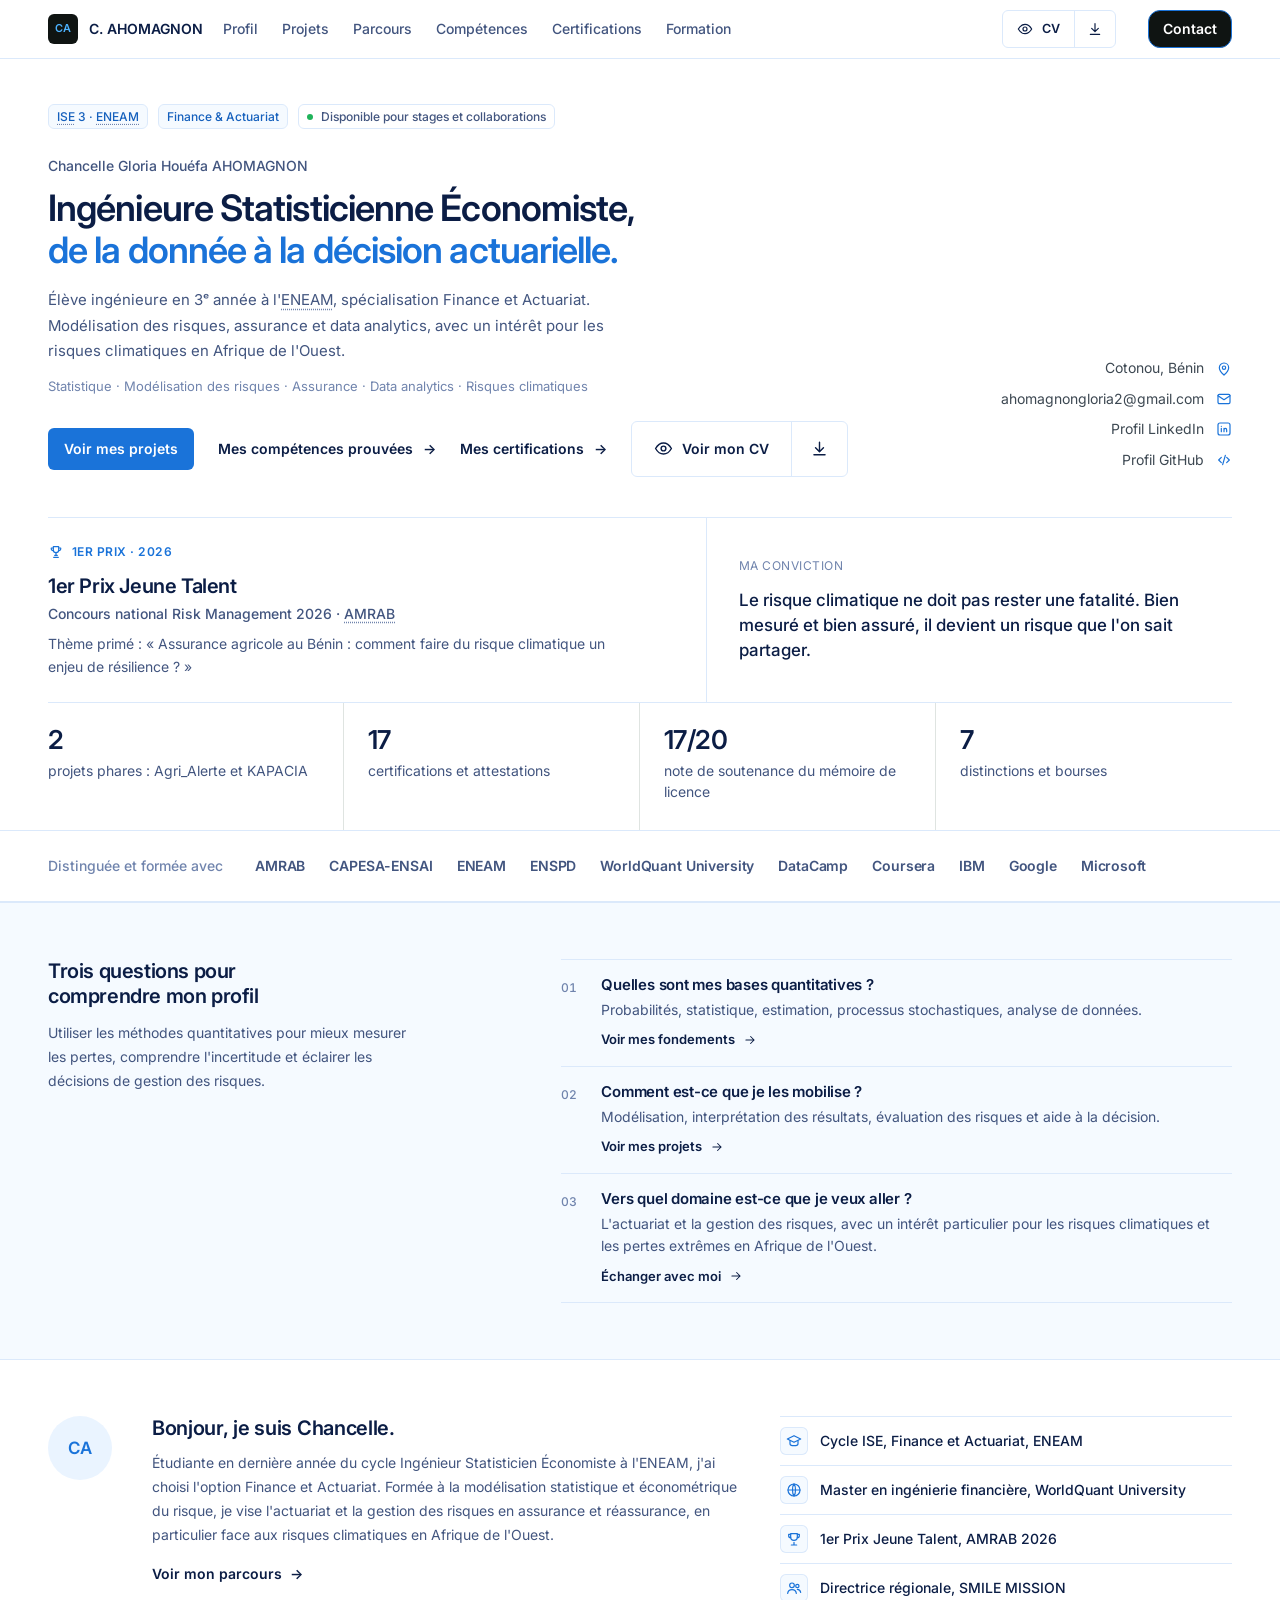
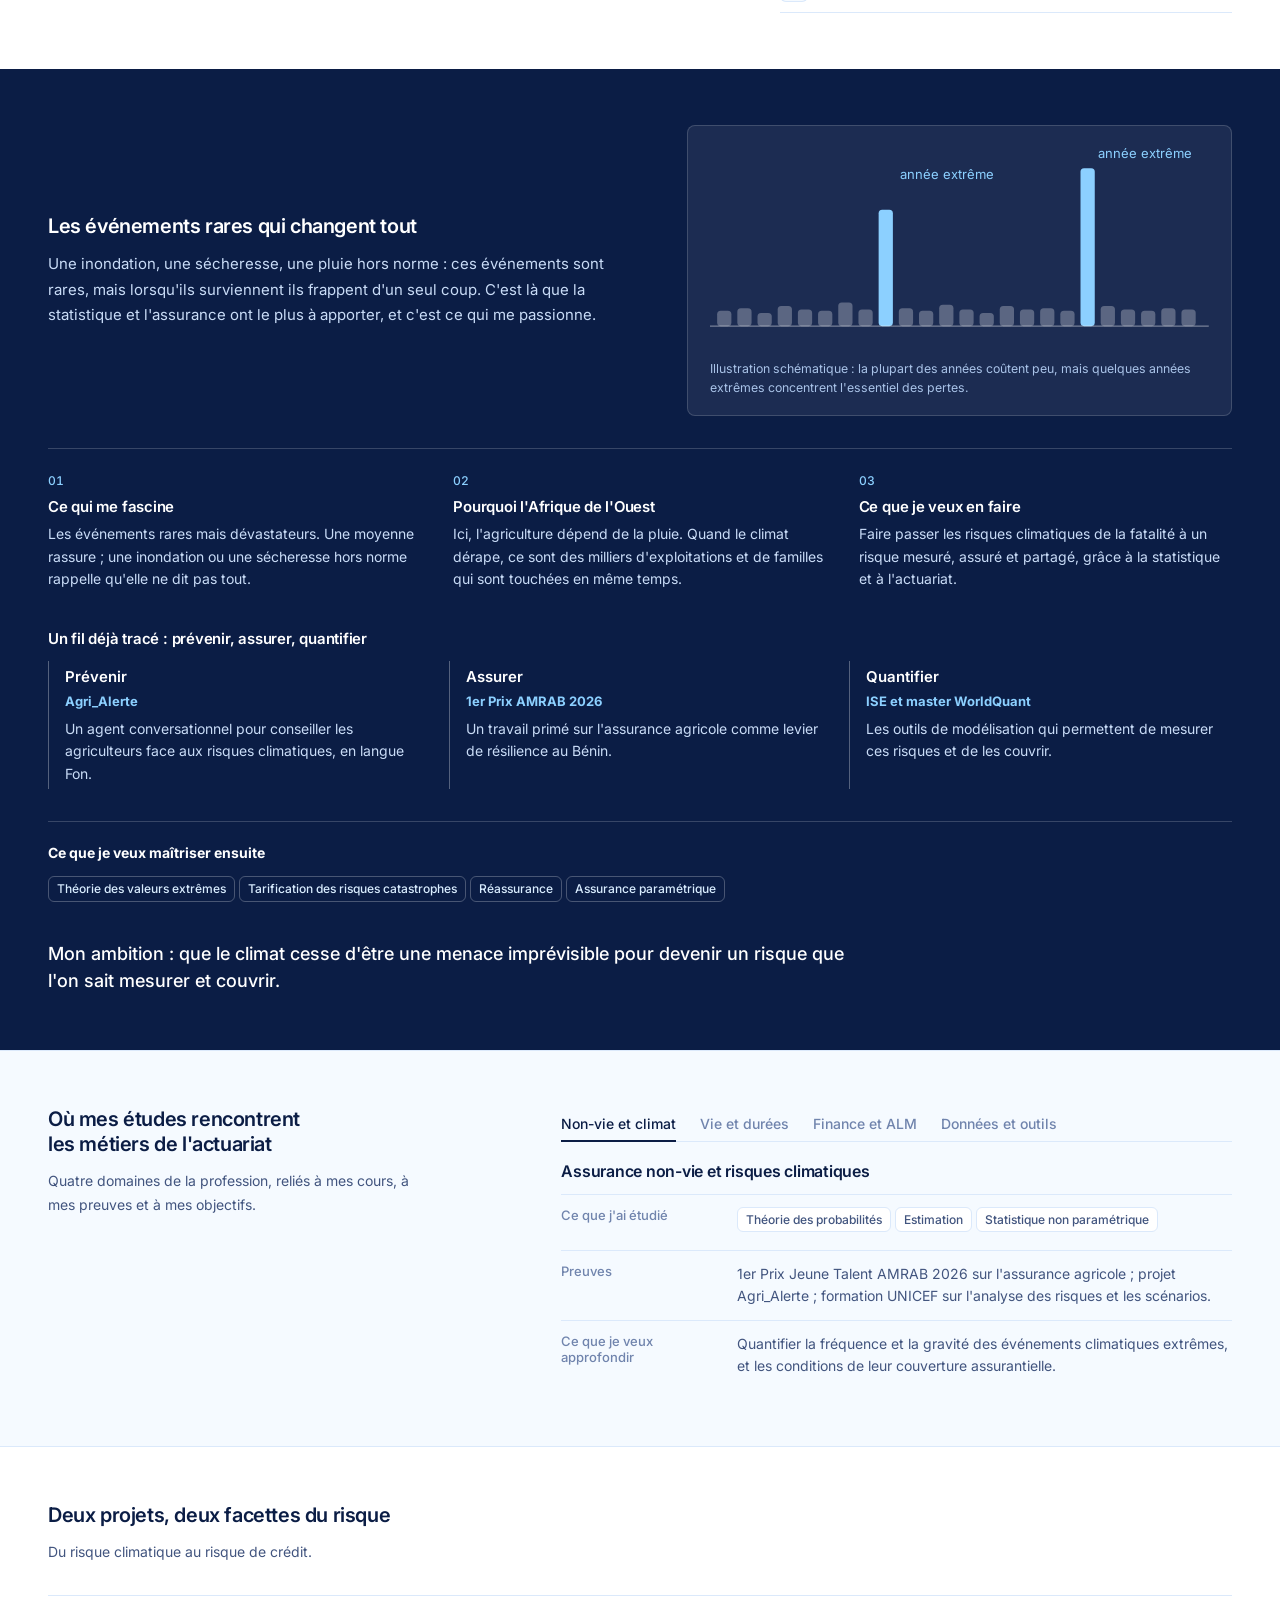
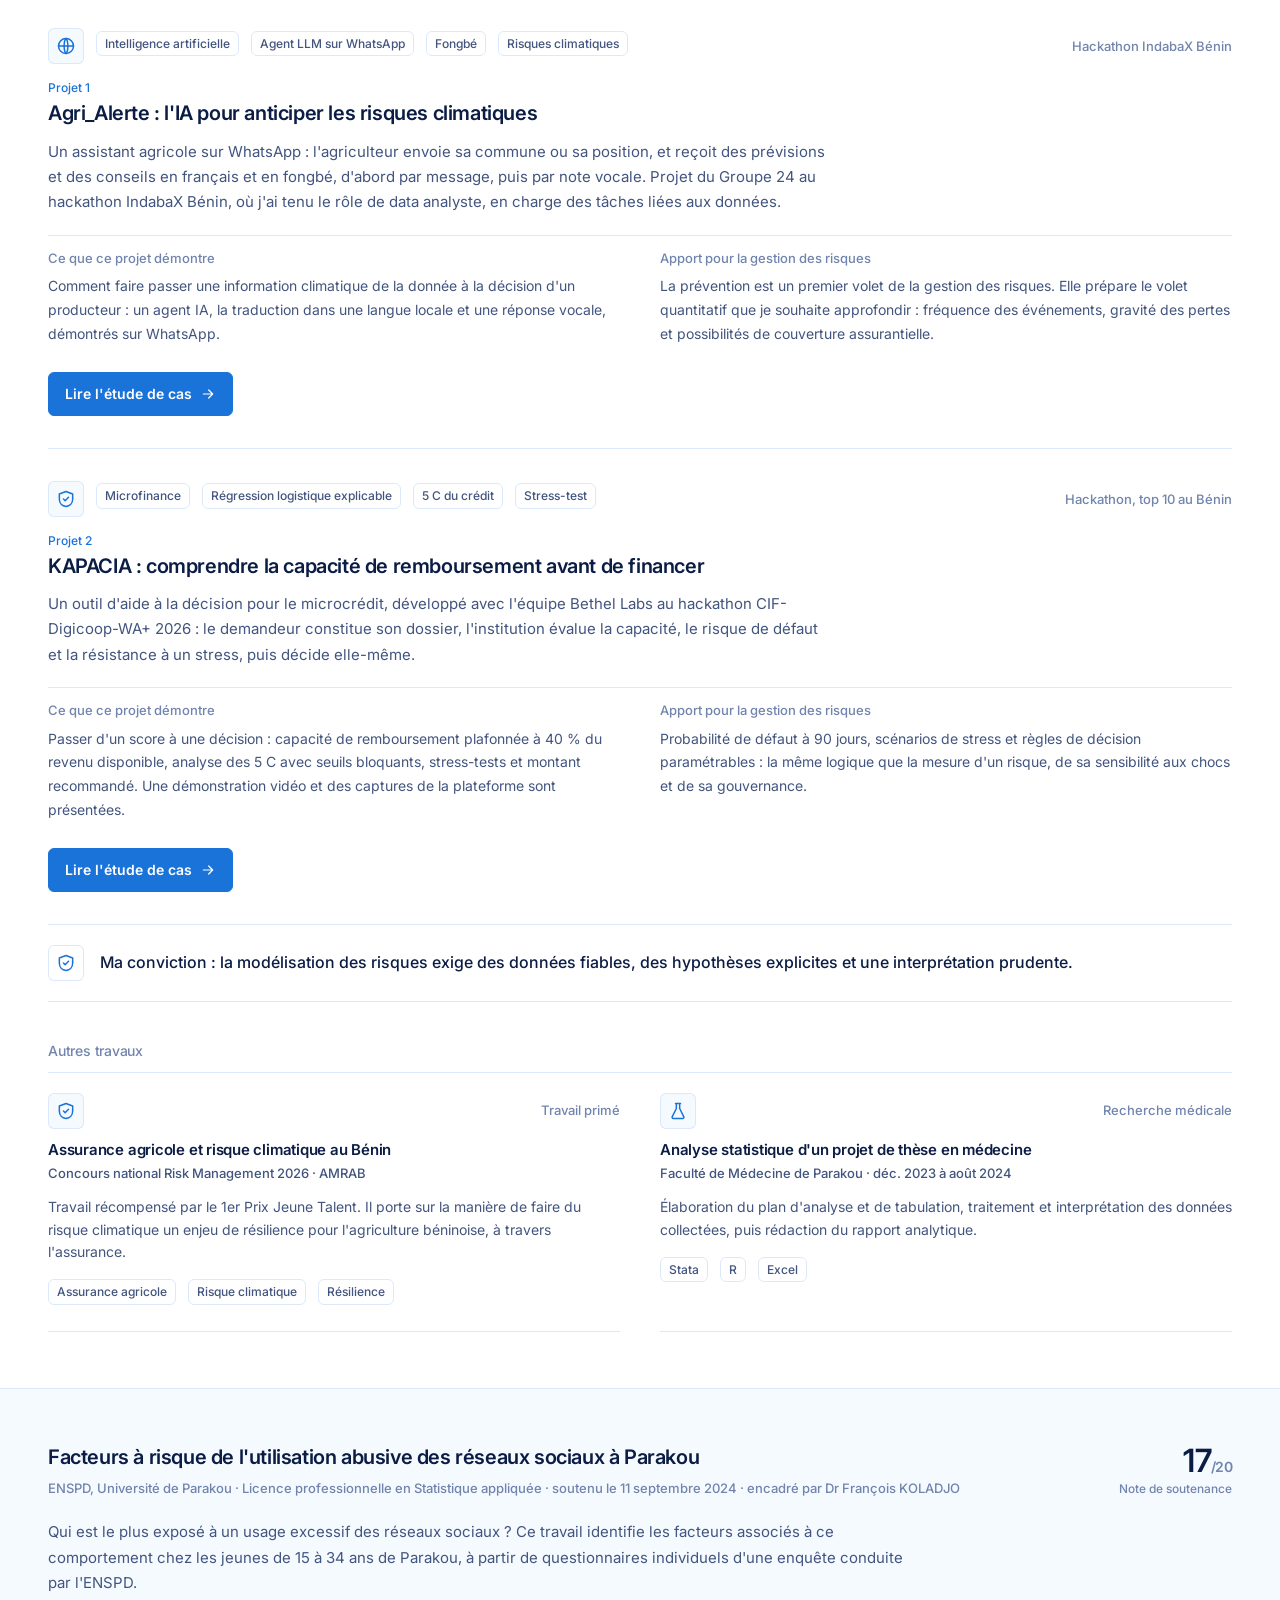
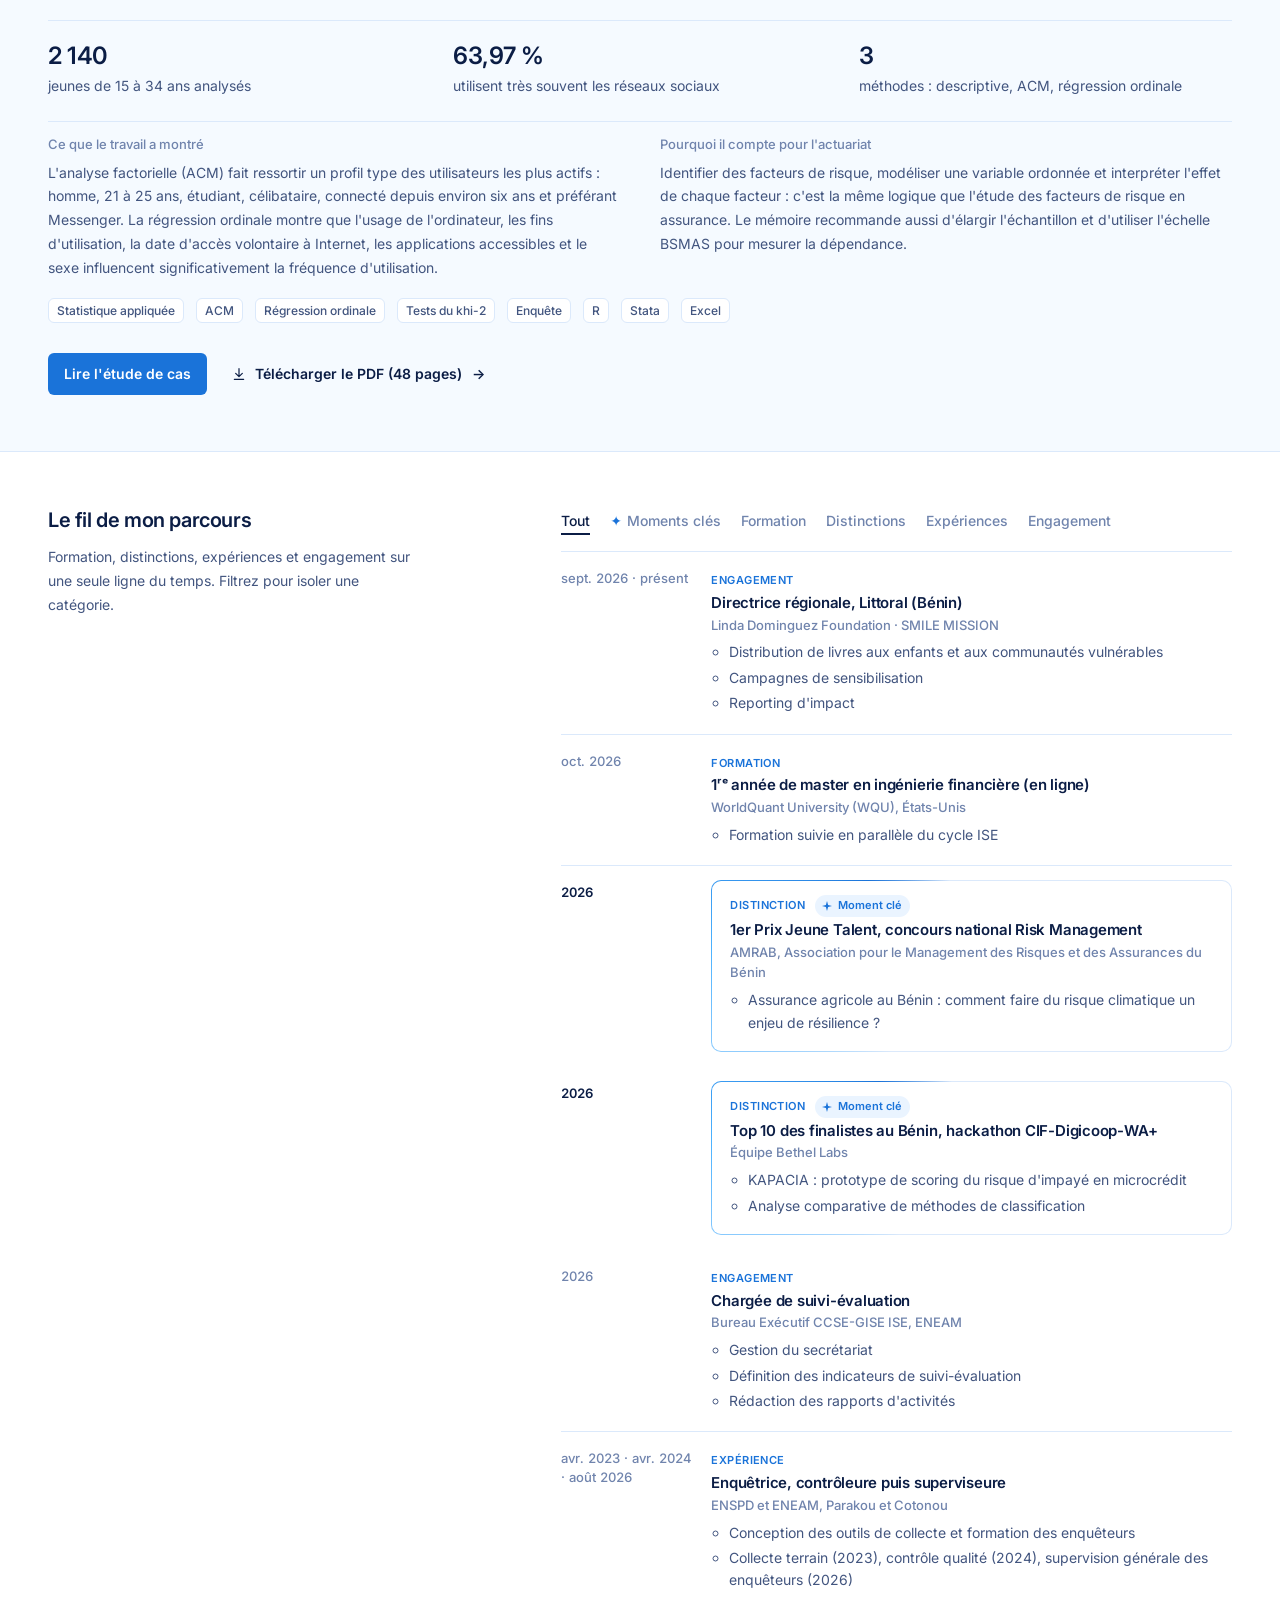
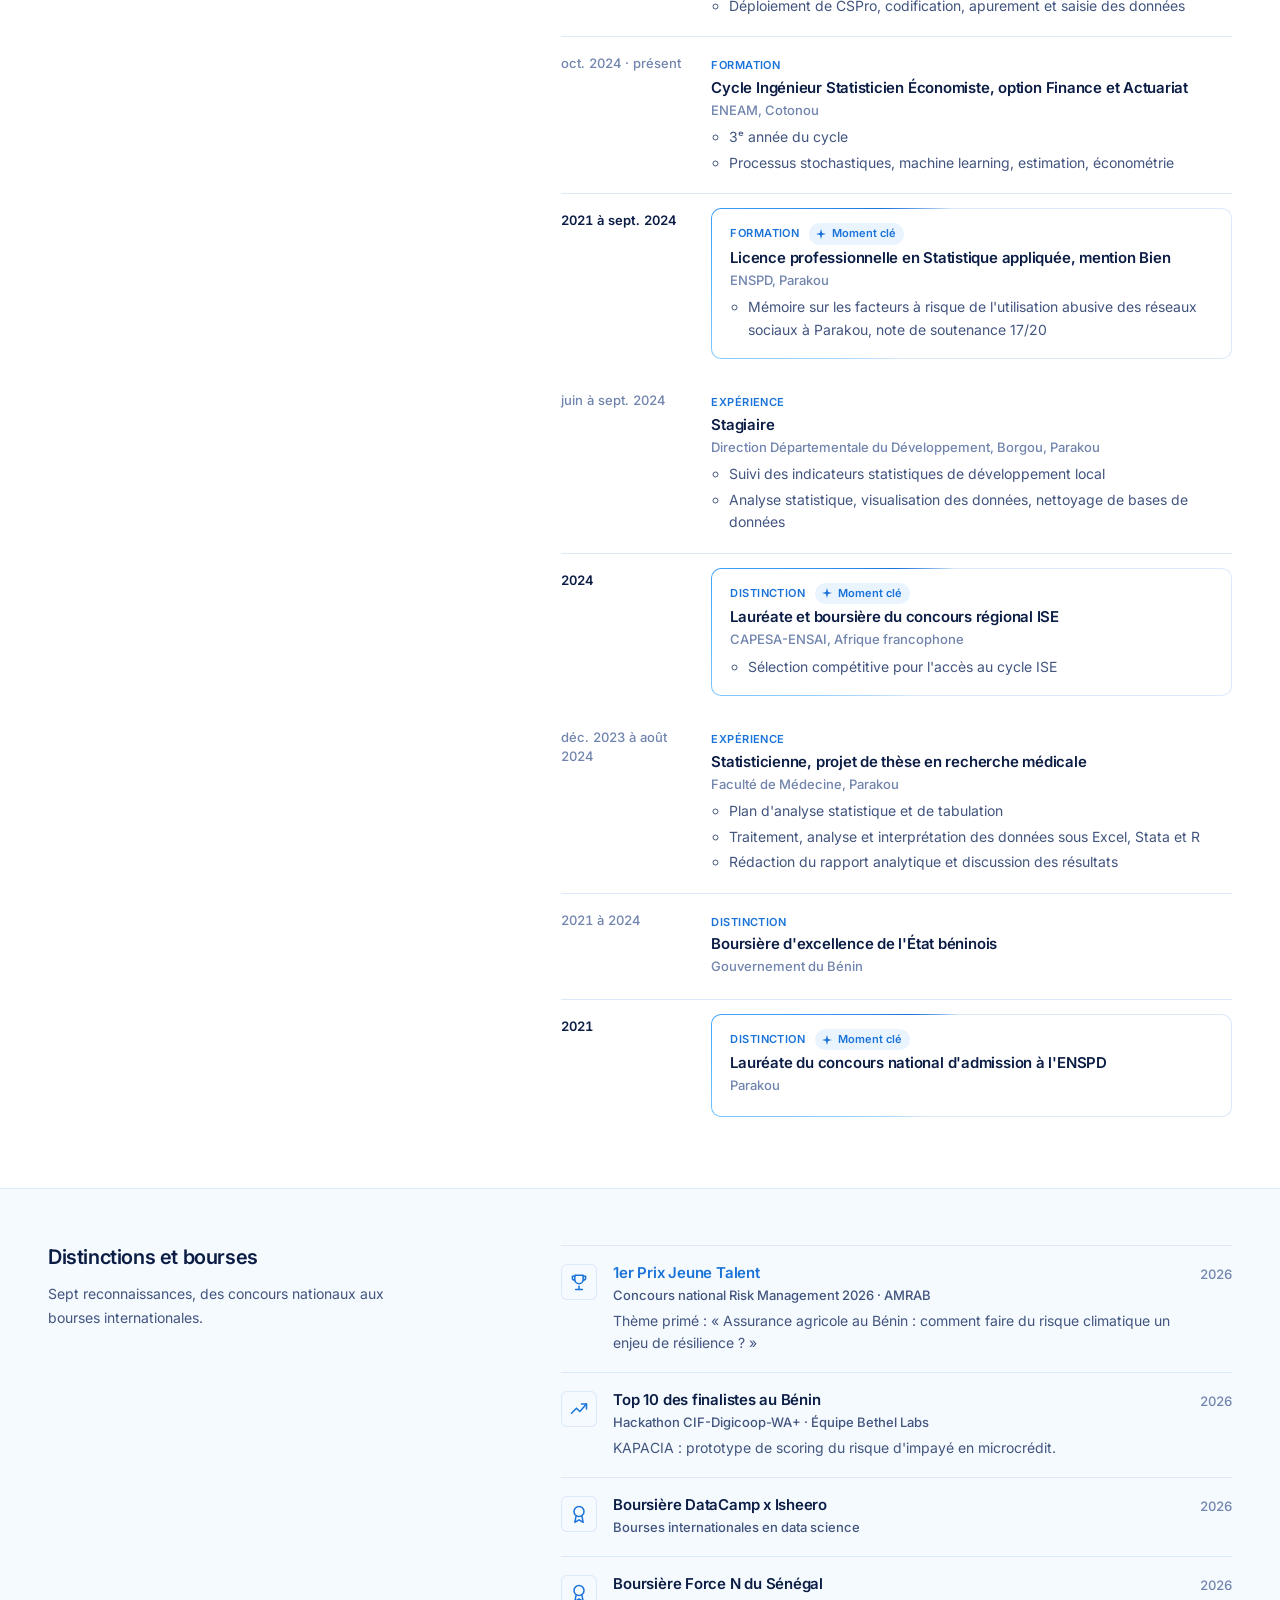
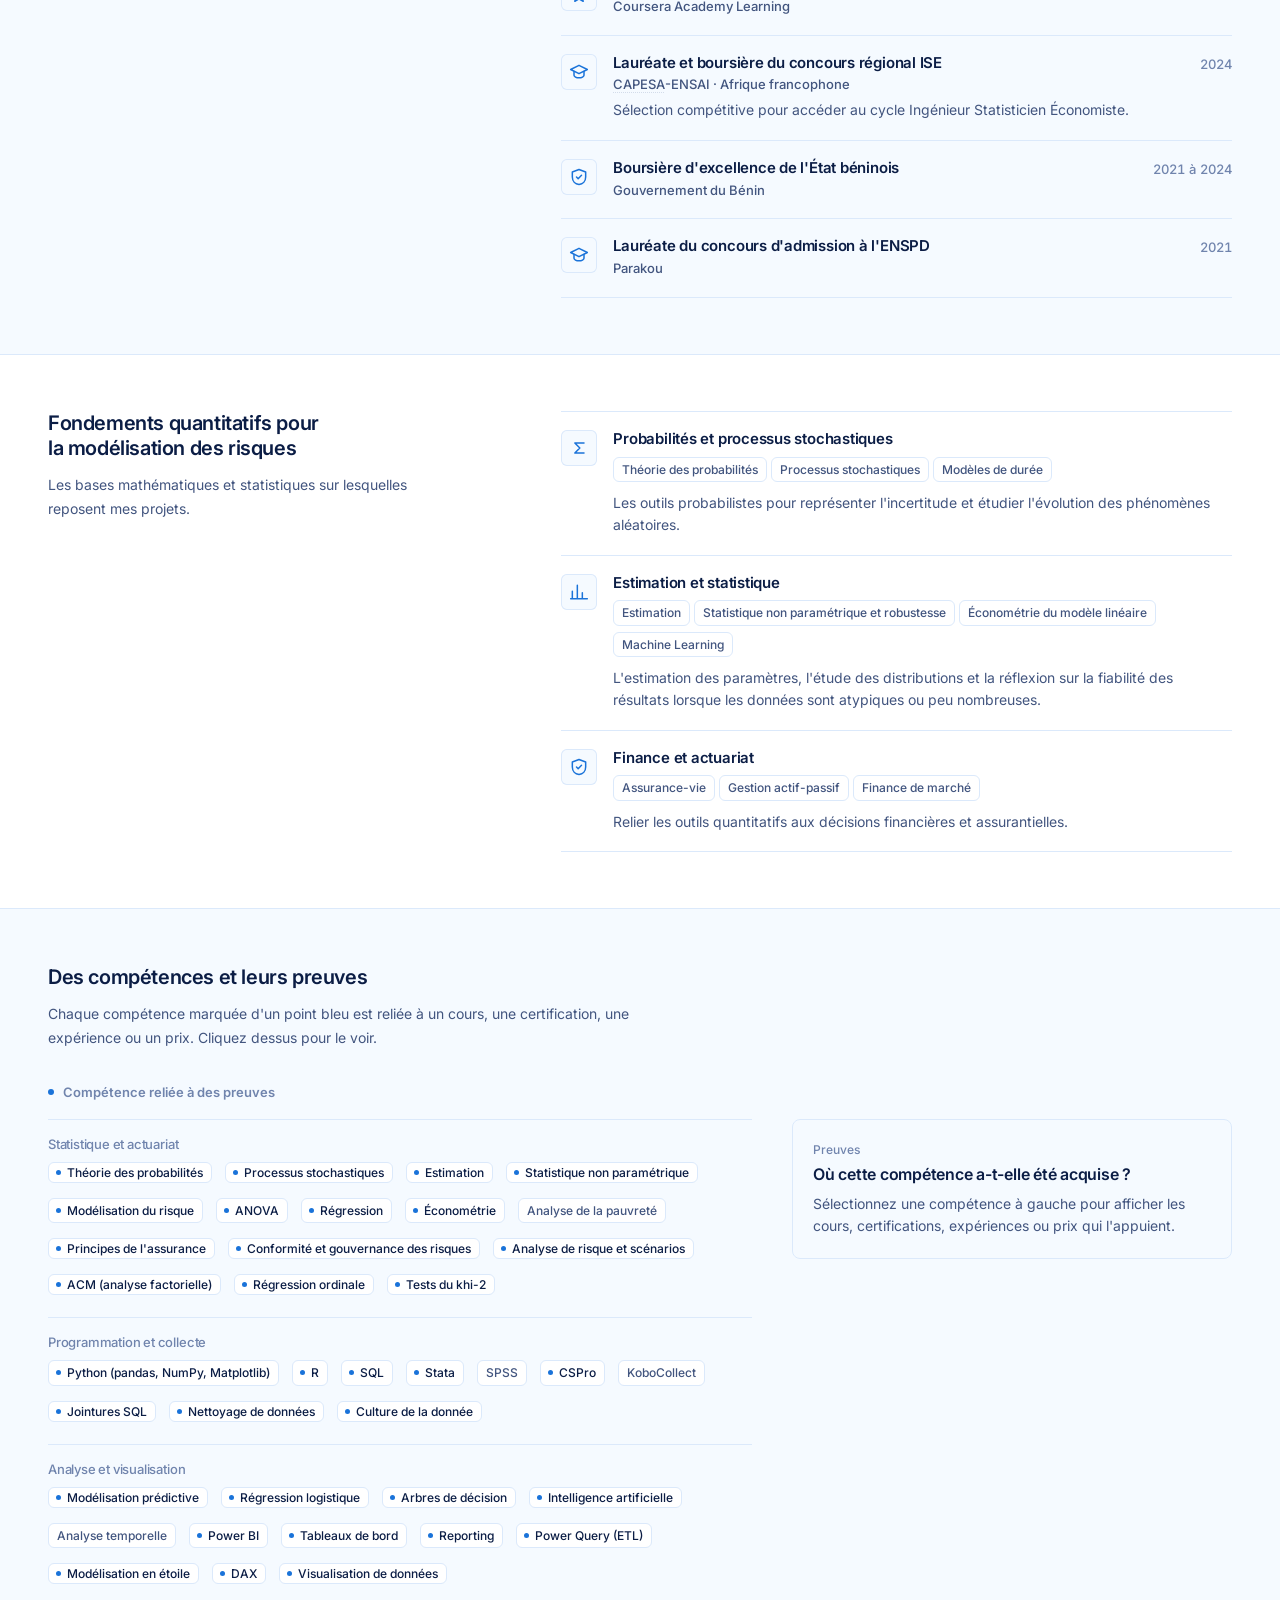
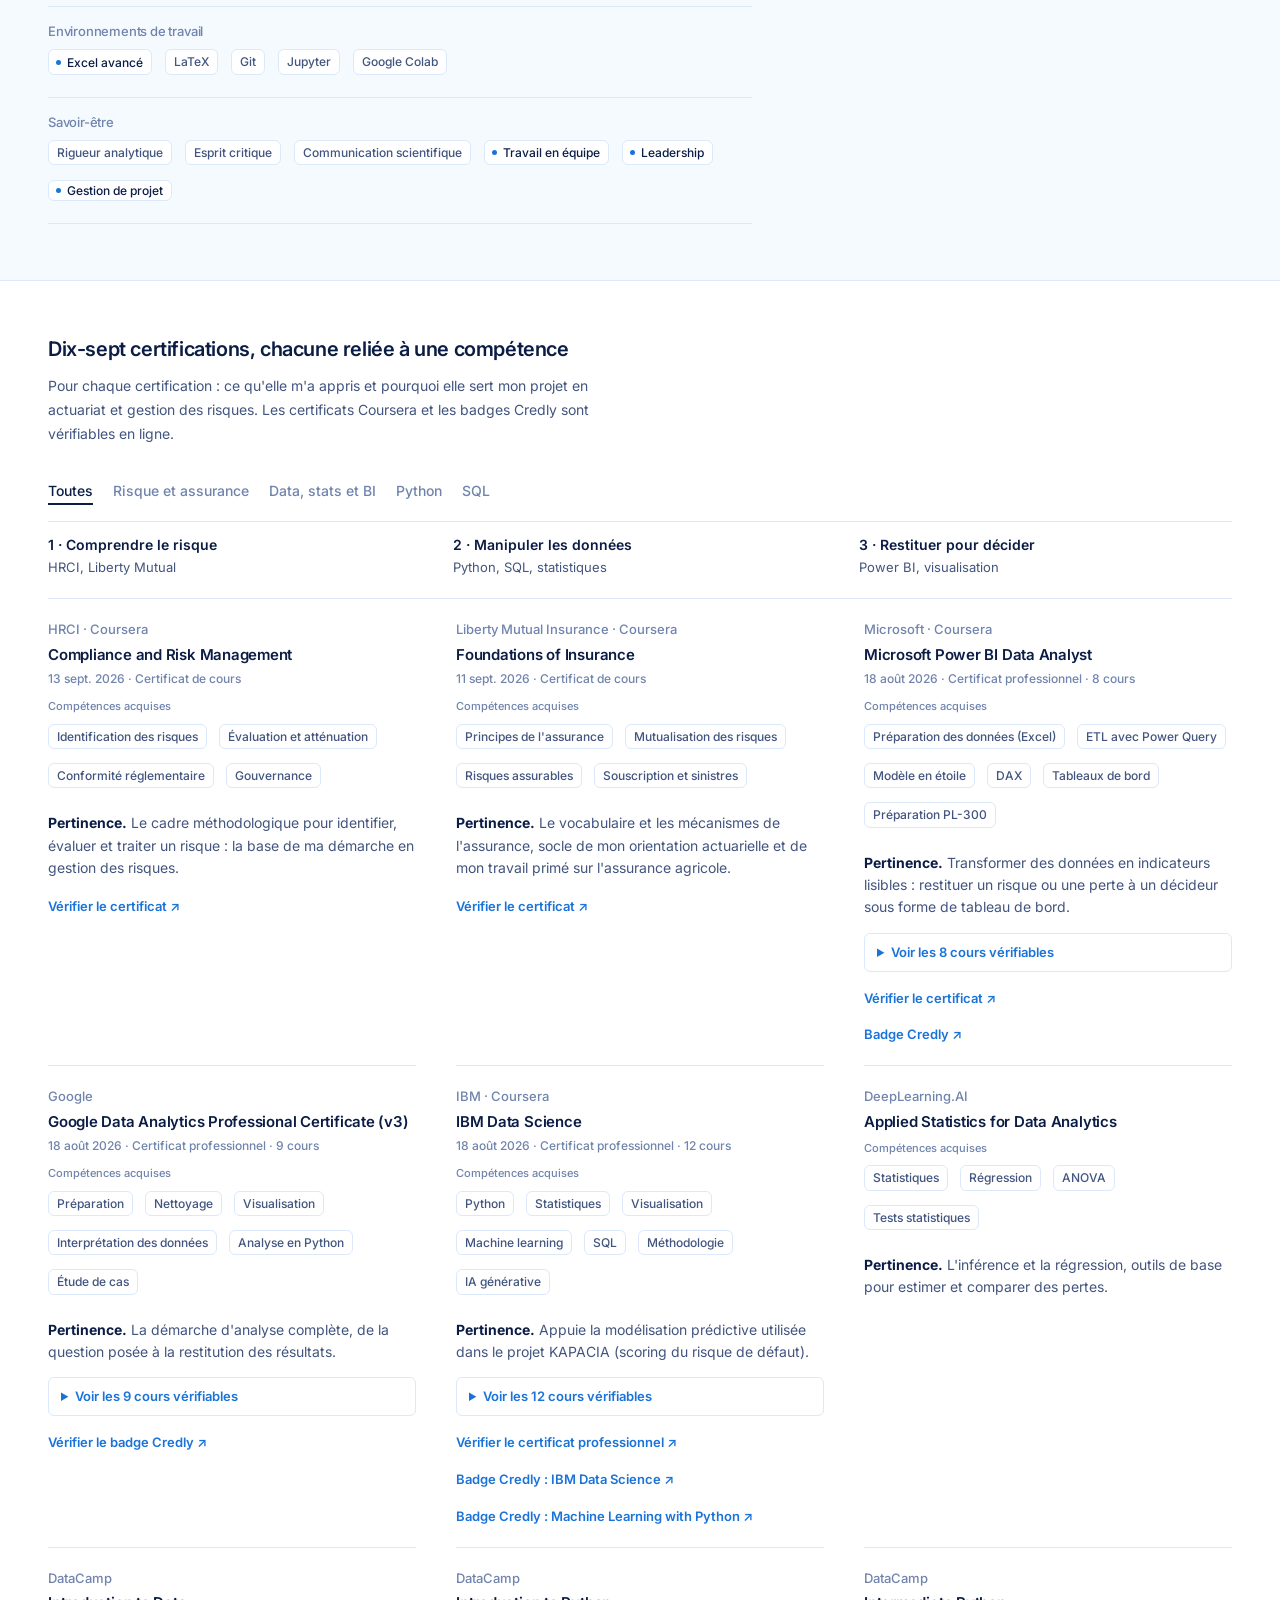
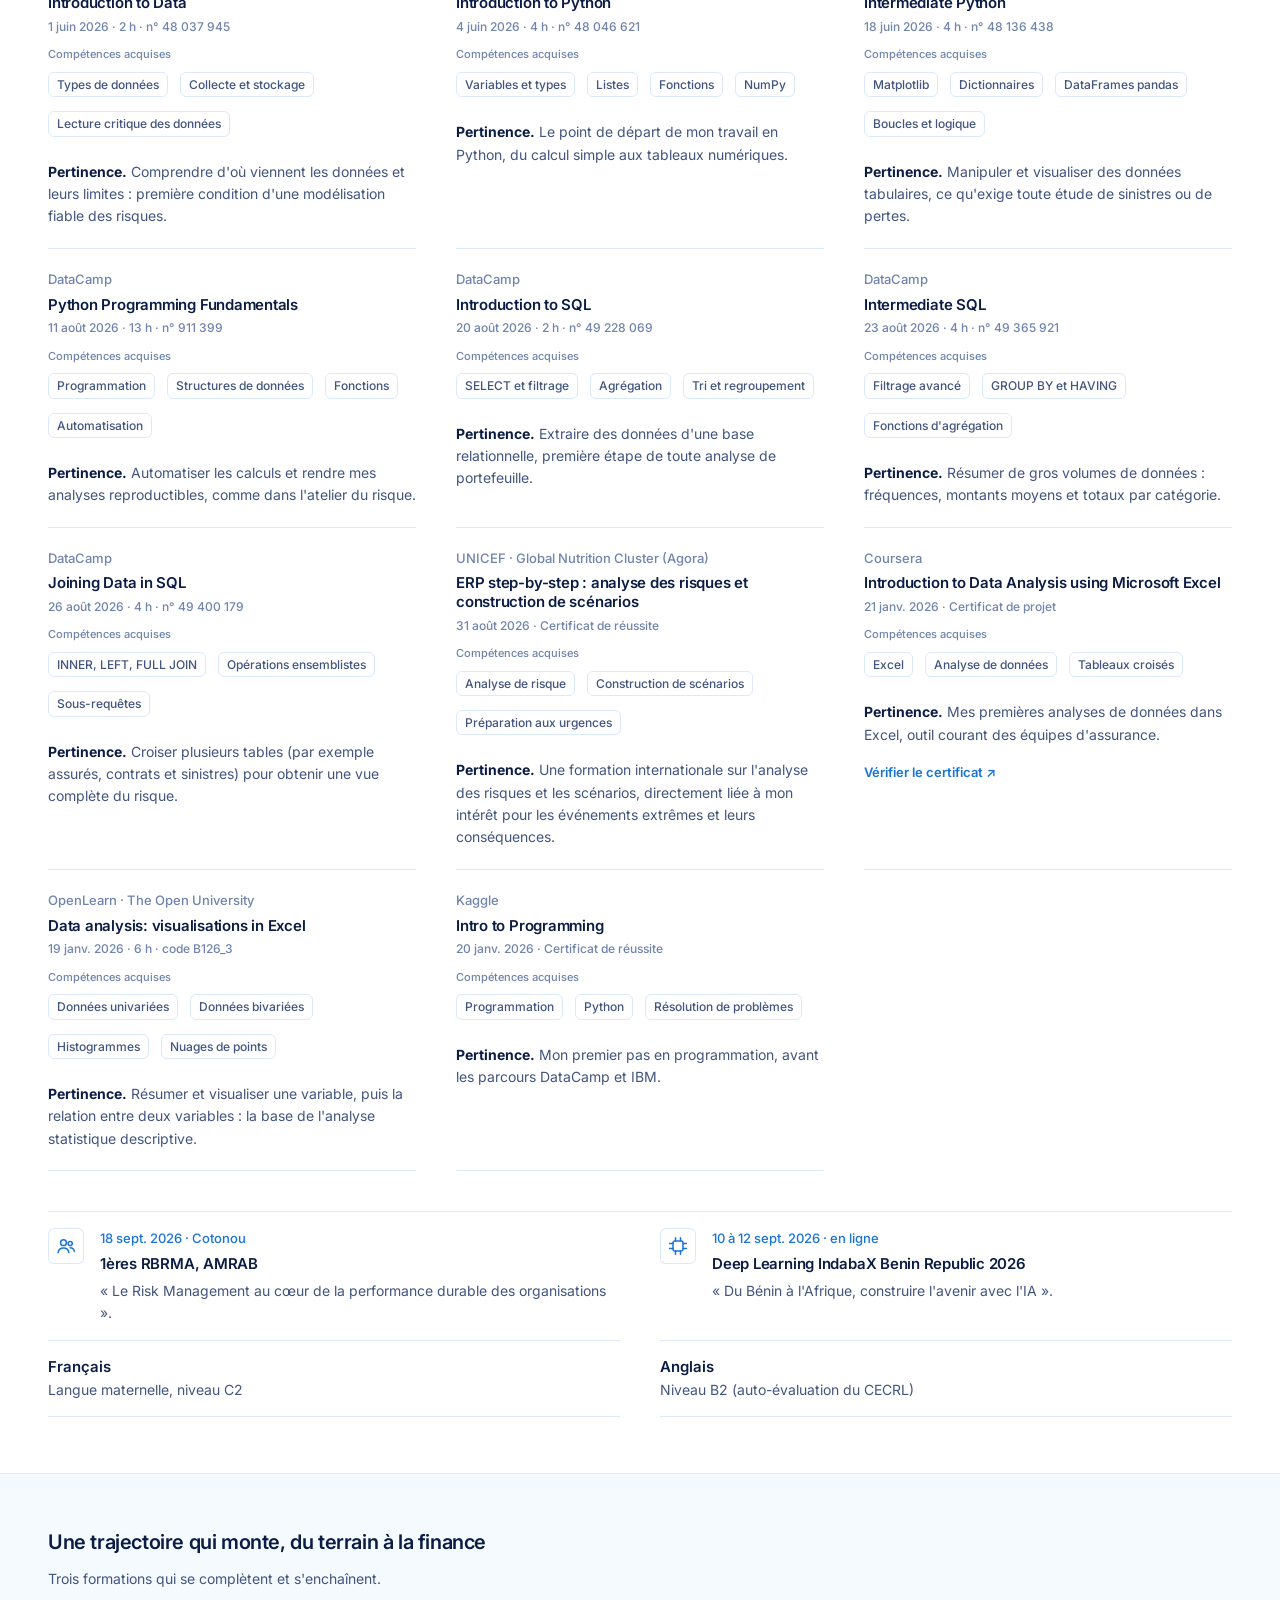
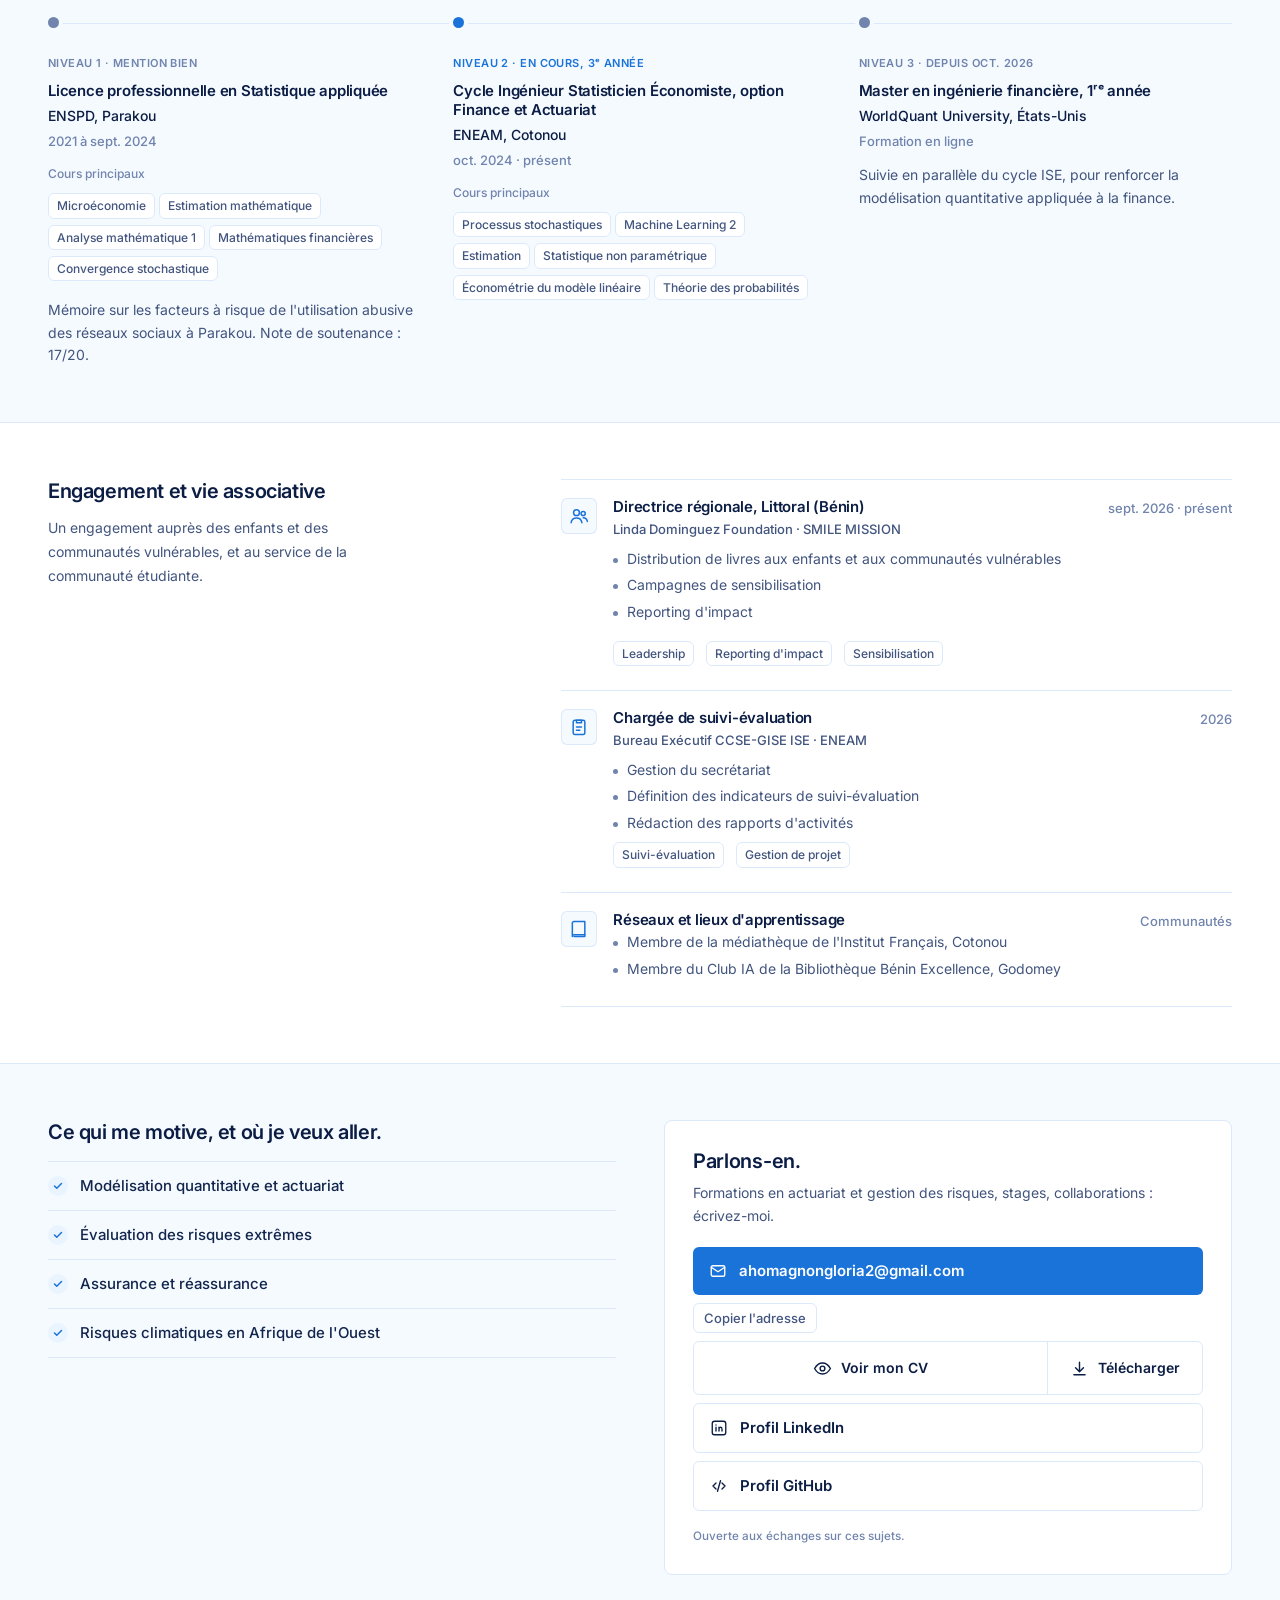
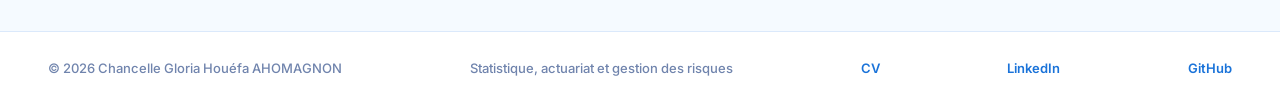
==== commit c0c8b07c: "Parcours : met en valeur les 5 moments clés Co-Authored-By: Claude Opus 5.5 <noreply@anthropic.com> " ====
--- a/index.html
+++ b/index.html
@@ -653,21 +653,21 @@
 <section class="parc" id="parcours">
   <div class="wrap">
     <div class="sec-head reveal"><div class="eyebrow">Parcours</div><h2>Le fil de mon parcours</h2><svg class="squig" viewBox="0 0 120 12" aria-hidden="true"><path d="M2 8c10-8 18 5 29 0s19-6 30 0 19 6 30 0 17-4 27-3" fill="none" stroke="currentColor" stroke-width="3" stroke-linecap="round"/></svg><p>Formation, distinctions, expériences et engagement sur une seule ligne du temps. Filtrez pour isoler une catégorie.</p></div>
-    <div class="chips-bar" data-target="tl" role="group" aria-label="Filtrer le parcours"><button type="button" class="fchip active" data-f="all" aria-pressed="true">Tout</button><button type="button" class="fchip" data-f="formation" aria-pressed="false">Formation</button><button type="button" class="fchip" data-f="distinction" aria-pressed="false">Distinctions</button><button type="button" class="fchip" data-f="experience" aria-pressed="false">Expériences</button><button type="button" class="fchip" data-f="engagement" aria-pressed="false">Engagement</button></div>
+    <div class="chips-bar" data-target="tl" role="group" aria-label="Filtrer le parcours"><button type="button" class="fchip active" data-f="all" aria-pressed="true">Tout</button><button type="button" class="fchip fchip-key" data-f="key" aria-pressed="false">Moments clés</button><button type="button" class="fchip" data-f="formation" aria-pressed="false">Formation</button><button type="button" class="fchip" data-f="distinction" aria-pressed="false">Distinctions</button><button type="button" class="fchip" data-f="experience" aria-pressed="false">Expériences</button><button type="button" class="fchip" data-f="engagement" aria-pressed="false">Engagement</button></div>
     <ol class="tl" id="tl">
 <li class="tl-item" data-k="engagement"><div class="tl-date">sept. 2026 · présent</div><div class="tl-card k-engagement"><span class="kind">Engagement</span><h4>Directrice régionale, Littoral (Bénin)</h4><div class="tl-org">Linda Dominguez Foundation · SMILE MISSION</div><ul><li>Distribution de livres aux enfants et aux communautés vulnérables</li><li>Campagnes de sensibilisation</li><li>Reporting d&#x27;impact</li></ul></div></li>
 <li class="tl-item" data-k="formation"><div class="tl-date">oct. 2026</div><div class="tl-card k-formation"><span class="kind">Formation</span><h4>1ʳᵉ année de master en ingénierie financière (en ligne)</h4><div class="tl-org">WorldQuant University (WQU), États-Unis</div><ul><li>Formation suivie en parallèle du cycle ISE</li></ul></div></li>
-<li class="tl-item" data-k="distinction"><div class="tl-date">2026</div><div class="tl-card k-distinction"><span class="kind">Distinction</span><h4>1er Prix Jeune Talent, concours national Risk Management</h4><div class="tl-org">AMRAB, Association pour le Management des Risques et des Assurances du Bénin</div><ul><li>Assurance agricole au Bénin : comment faire du risque climatique un enjeu de résilience ?</li></ul></div></li>
-<li class="tl-item" data-k="distinction"><div class="tl-date">2026</div><div class="tl-card k-distinction"><span class="kind">Distinction</span><h4>Top 10 des finalistes au Bénin, hackathon CIF-Digicoop-WA+</h4><div class="tl-org">Équipe Bethel Labs</div><ul><li>KAPACIA : prototype de scoring du risque d&#x27;impayé en microcrédit</li><li>Analyse comparative de méthodes de classification</li></ul></div></li>
+<li class="tl-item key" data-k="distinction"><div class="tl-date">2026</div><div class="tl-card k-distinction"><div class="kind-row"><span class="kind">Distinction</span><span class="key-badge"><svg viewBox="0 0 24 24" aria-hidden="true"><path d="M12 2l2.2 7.8L22 12l-7.8 2.2L12 22l-2.2-7.8L2 12l7.8-2.2z"/></svg>Moment clé</span></div><h4>1er Prix Jeune Talent, concours national Risk Management</h4><div class="tl-org">AMRAB, Association pour le Management des Risques et des Assurances du Bénin</div><ul><li>Assurance agricole au Bénin : comment faire du risque climatique un enjeu de résilience ?</li></ul></div></li>
+<li class="tl-item key" data-k="distinction"><div class="tl-date">2026</div><div class="tl-card k-distinction"><div class="kind-row"><span class="kind">Distinction</span><span class="key-badge"><svg viewBox="0 0 24 24" aria-hidden="true"><path d="M12 2l2.2 7.8L22 12l-7.8 2.2L12 22l-2.2-7.8L2 12l7.8-2.2z"/></svg>Moment clé</span></div><h4>Top 10 des finalistes au Bénin, hackathon CIF-Digicoop-WA+</h4><div class="tl-org">Équipe Bethel Labs</div><ul><li>KAPACIA : prototype de scoring du risque d&#x27;impayé en microcrédit</li><li>Analyse comparative de méthodes de classification</li></ul></div></li>
 <li class="tl-item" data-k="engagement"><div class="tl-date">2026</div><div class="tl-card k-engagement"><span class="kind">Engagement</span><h4>Chargée de suivi-évaluation</h4><div class="tl-org">Bureau Exécutif CCSE-GISE ISE, ENEAM</div><ul><li>Gestion du secrétariat</li><li>Définition des indicateurs de suivi-évaluation</li><li>Rédaction des rapports d&#x27;activités</li></ul></div></li>
 <li class="tl-item" data-k="experience"><div class="tl-date">avr. 2023 · avr. 2024 · août 2026</div><div class="tl-card k-experience"><span class="kind">Expérience</span><h4>Enquêtrice, contrôleure puis superviseure</h4><div class="tl-org">ENSPD et ENEAM, Parakou et Cotonou</div><ul><li>Conception des outils de collecte et formation des enquêteurs</li><li>Collecte terrain (2023), contrôle qualité (2024), supervision générale des enquêteurs (2026)</li><li>Déploiement de CSPro, codification, apurement et saisie des données</li></ul></div></li>
 <li class="tl-item" data-k="formation"><div class="tl-date">oct. 2024 · présent</div><div class="tl-card k-formation"><span class="kind">Formation</span><h4>Cycle Ingénieur Statisticien Économiste, option Finance et Actuariat</h4><div class="tl-org">ENEAM, Cotonou</div><ul><li>3ᵉ année du cycle</li><li>Processus stochastiques, machine learning, estimation, économétrie</li></ul></div></li>
-<li class="tl-item" data-k="formation"><div class="tl-date">2021 à sept. 2024</div><div class="tl-card k-formation"><span class="kind">Formation</span><h4>Licence professionnelle en Statistique appliquée, mention Bien</h4><div class="tl-org">ENSPD, Parakou</div><ul><li>Mémoire sur les facteurs à risque de l&#x27;utilisation abusive des réseaux sociaux à Parakou, note de soutenance 17/20</li></ul></div></li>
+<li class="tl-item key" data-k="formation"><div class="tl-date">2021 à sept. 2024</div><div class="tl-card k-formation"><div class="kind-row"><span class="kind">Formation</span><span class="key-badge"><svg viewBox="0 0 24 24" aria-hidden="true"><path d="M12 2l2.2 7.8L22 12l-7.8 2.2L12 22l-2.2-7.8L2 12l7.8-2.2z"/></svg>Moment clé</span></div><h4>Licence professionnelle en Statistique appliquée, mention Bien</h4><div class="tl-org">ENSPD, Parakou</div><ul><li>Mémoire sur les facteurs à risque de l&#x27;utilisation abusive des réseaux sociaux à Parakou, note de soutenance 17/20</li></ul></div></li>
 <li class="tl-item" data-k="experience"><div class="tl-date">juin à sept. 2024</div><div class="tl-card k-experience"><span class="kind">Expérience</span><h4>Stagiaire</h4><div class="tl-org">Direction Départementale du Développement, Borgou, Parakou</div><ul><li>Suivi des indicateurs statistiques de développement local</li><li>Analyse statistique, visualisation des données, nettoyage de bases de données</li></ul></div></li>
-<li class="tl-item" data-k="distinction"><div class="tl-date">2024</div><div class="tl-card k-distinction"><span class="kind">Distinction</span><h4>Lauréate et boursière du concours régional ISE</h4><div class="tl-org">CAPESA-ENSAI, Afrique francophone</div><ul><li>Sélection compétitive pour l&#x27;accès au cycle ISE</li></ul></div></li>
+<li class="tl-item key" data-k="distinction"><div class="tl-date">2024</div><div class="tl-card k-distinction"><div class="kind-row"><span class="kind">Distinction</span><span class="key-badge"><svg viewBox="0 0 24 24" aria-hidden="true"><path d="M12 2l2.2 7.8L22 12l-7.8 2.2L12 22l-2.2-7.8L2 12l7.8-2.2z"/></svg>Moment clé</span></div><h4>Lauréate et boursière du concours régional ISE</h4><div class="tl-org">CAPESA-ENSAI, Afrique francophone</div><ul><li>Sélection compétitive pour l&#x27;accès au cycle ISE</li></ul></div></li>
 <li class="tl-item" data-k="experience"><div class="tl-date">déc. 2023 à août 2024</div><div class="tl-card k-experience"><span class="kind">Expérience</span><h4>Statisticienne, projet de thèse en recherche médicale</h4><div class="tl-org">Faculté de Médecine, Parakou</div><ul><li>Plan d&#x27;analyse statistique et de tabulation</li><li>Traitement, analyse et interprétation des données sous Excel, Stata et R</li><li>Rédaction du rapport analytique et discussion des résultats</li></ul></div></li>
 <li class="tl-item" data-k="distinction"><div class="tl-date">2021 à 2024</div><div class="tl-card k-distinction"><span class="kind">Distinction</span><h4>Boursière d&#x27;excellence de l&#x27;État béninois</h4><div class="tl-org">Gouvernement du Bénin</div></div></li>
-<li class="tl-item" data-k="distinction"><div class="tl-date">2021</div><div class="tl-card k-distinction"><span class="kind">Distinction</span><h4>Lauréate du concours national d&#x27;admission à l&#x27;ENSPD</h4><div class="tl-org">Parakou</div></div></li>
+<li class="tl-item key" data-k="distinction"><div class="tl-date">2021</div><div class="tl-card k-distinction"><div class="kind-row"><span class="kind">Distinction</span><span class="key-badge"><svg viewBox="0 0 24 24" aria-hidden="true"><path d="M12 2l2.2 7.8L22 12l-7.8 2.2L12 22l-2.2-7.8L2 12l7.8-2.2z"/></svg>Moment clé</span></div><h4>Lauréate du concours national d&#x27;admission à l&#x27;ENSPD</h4><div class="tl-org">Parakou</div></div></li>
     </ol>
   </div>
 </section>
@@ -873,7 +873,7 @@
       btns.forEach(function(x){x.classList.remove('active');x.setAttribute('aria-pressed','false');});
       b.classList.add('active');b.setAttribute('aria-pressed','true');
       var f=b.dataset.f;
-      $$('[data-k],[data-cat]',grid).forEach(function(it){var v=it.dataset.k||it.dataset.cat;it.classList.toggle('hidden',!(f==='all'||v===f));});
+      $$('[data-k],[data-cat]',grid).forEach(function(it){var v=it.dataset.k||it.dataset.cat;it.classList.toggle('hidden',!(f==='all'||v===f||(f==='key'&&it.classList.contains('key'))));});
     });});
   });
 
--- a/sobre.css
+++ b/sobre.css
@@ -418,4 +418,35 @@
 .to-top.show{opacity:1;pointer-events:auto;transform:none;}
 .to-top:hover{border-color:var(--sky);color:var(--primary);}
 
+/* Moments clés du parcours : bordure lumineuse qui tourne et étoile qui scintille */
+@property --ang{syntax:'<angle>';inherits:false;initial-value:0deg;}
+@keyframes beam{to{--ang:360deg;}}
+@keyframes twinkle{0%,100%{transform:rotate(0) scale(1);}50%{transform:rotate(90deg) scale(.8);}}
+.tl-item.key{border-bottom-color:transparent;}
+.tl-item.key .tl-date{color:var(--navy);font-weight:600;}
+.tl-item.key .tl-card{position:relative;padding:14px 18px;margin:-2px 0;border:1.5px solid transparent;border-radius:10px;
+  background:linear-gradient(#fff,#fff) padding-box,conic-gradient(from var(--ang),var(--line) 0 62%,var(--sky) 76%,var(--primary) 86%,var(--line) 96%) border-box;}
+.anim .tl-item.key .tl-card{animation:beam 5s linear infinite;}
+.tl-item.key:nth-child(2n) .tl-card{animation-delay:-2.5s;}
+.kind-row{display:flex;align-items:center;flex-wrap:wrap;gap:10px;margin-bottom:4px;}
+.kind-row .kind{margin:0;}
+.key-badge{display:inline-flex;align-items:center;gap:5px;padding:2px 8px 2px 6px;border-radius:100px;background:var(--pale);color:var(--primary);font-size:.79rem;font-weight:600;}
+.key-badge svg{width:12px;height:12px;fill:currentColor;}
+.anim .key-badge svg{animation:twinkle 2.8s ease-in-out infinite;}
+.fchip-key::before{content:"✦";margin-right:5px;color:var(--primary);}
+
+/* Mobile : rien ne doit dépasser la largeur de l'écran */
+html,body{overflow-x:clip;}
+@media(max-width:900px){
+  .cta-grid{grid-template-columns:minmax(0,1fr);}
+  .cta-card{padding:22px;}
+  .mail{min-width:0;overflow-wrap:anywhere;}
+  .cvbtn.full{flex-wrap:wrap;}
+}
+/* Sur mobile, l'info-bulle n'existe qu'au toucher et s'affiche en bas de l'écran */
+@media(max-width:900px){
+  .tip::after{display:none;}
+  .tip:hover::after,.tip:focus::after{display:block;position:fixed;left:16px;right:16px;bottom:16px;width:auto;max-width:none;padding:10px 14px;font-size:13px;opacity:1;transform:none;}
+}
+
 @media(prefers-reduced-motion:reduce){.hc.live i{animation:none;}.ind,.to-top,.tip::after{transition:none;}}
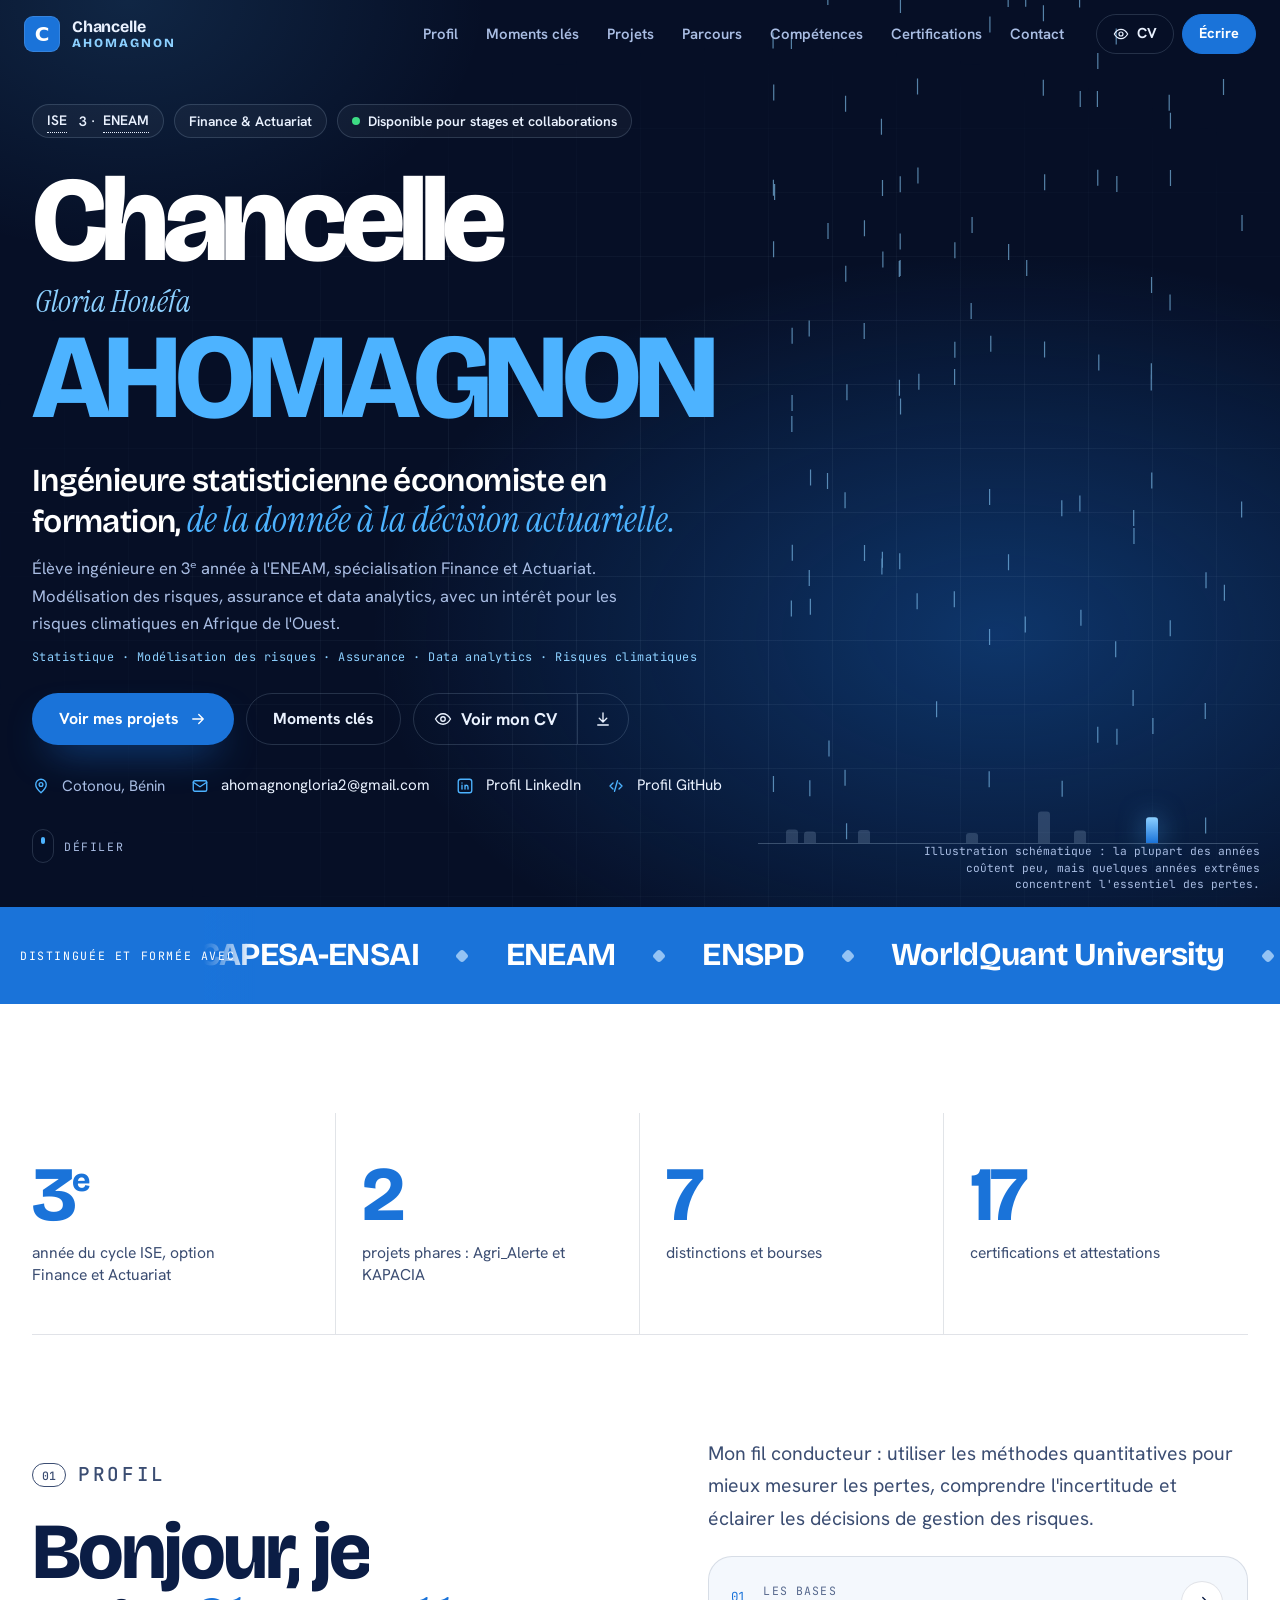
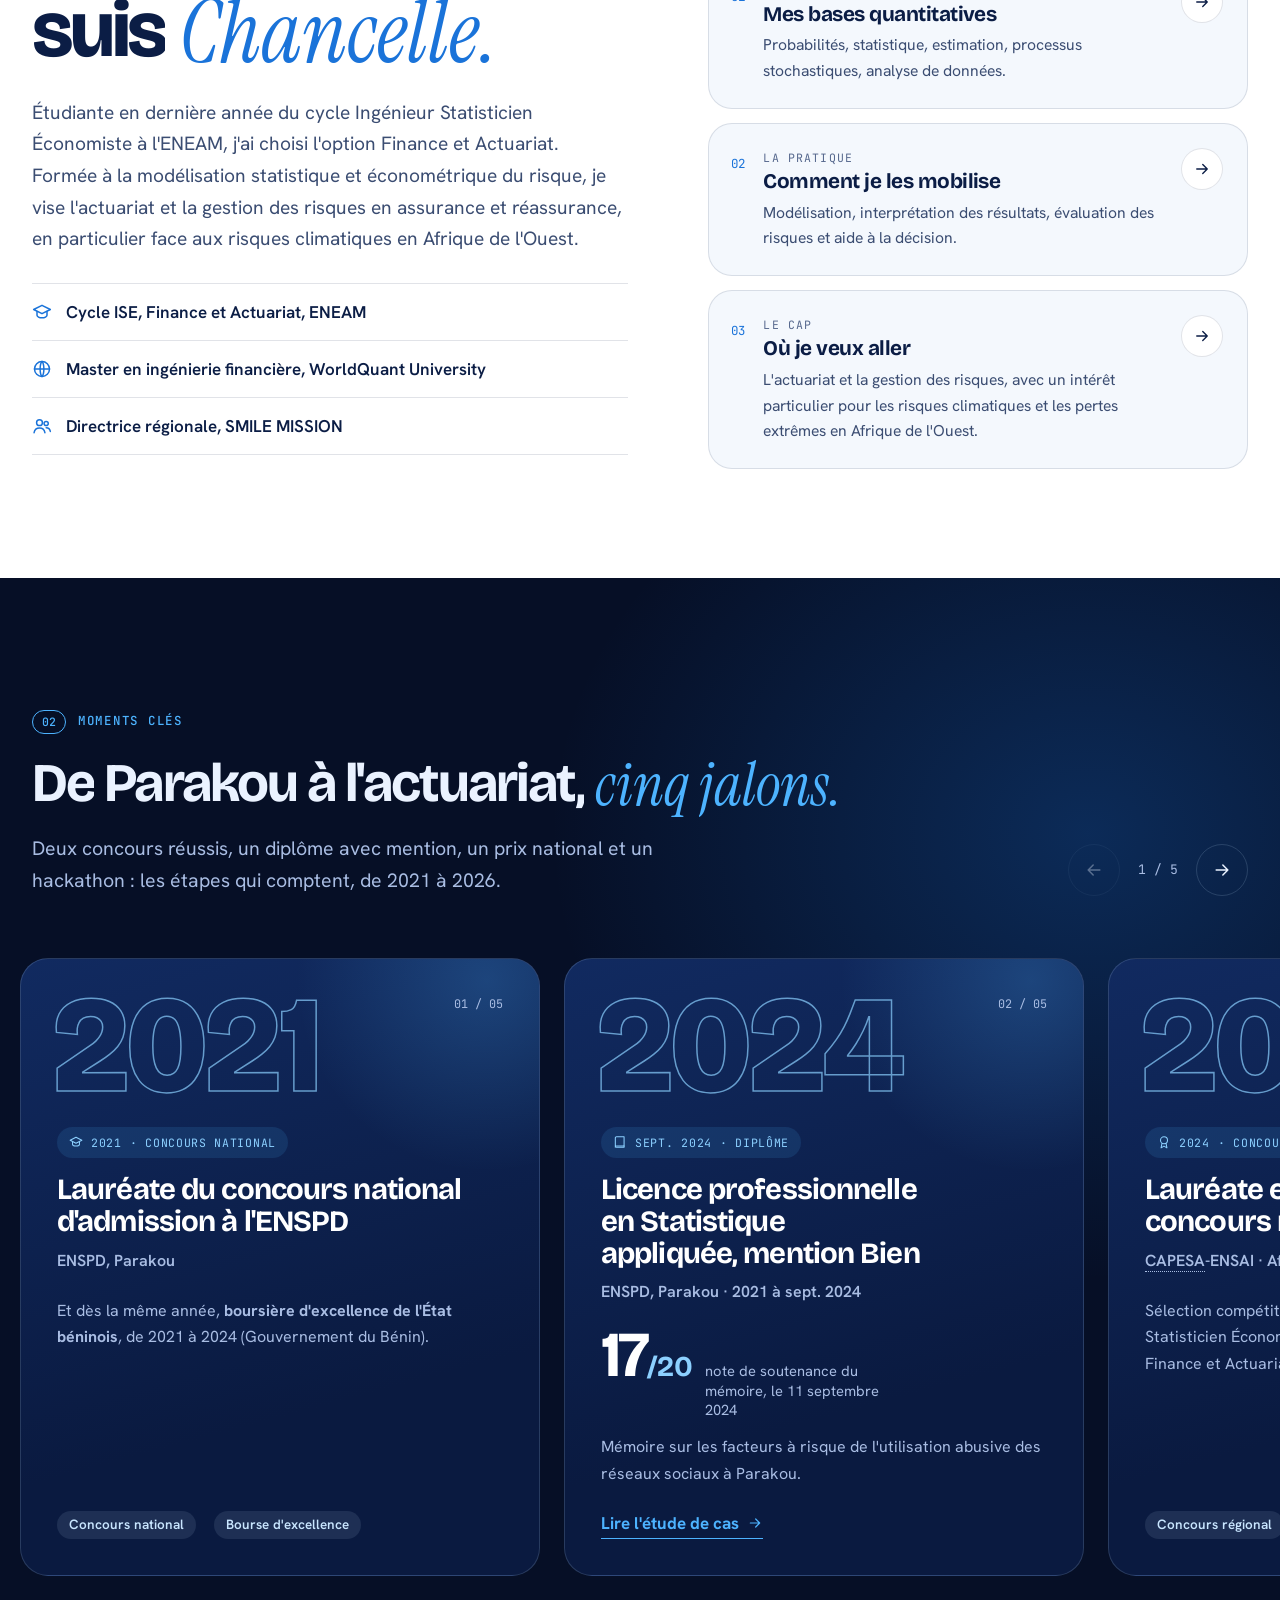
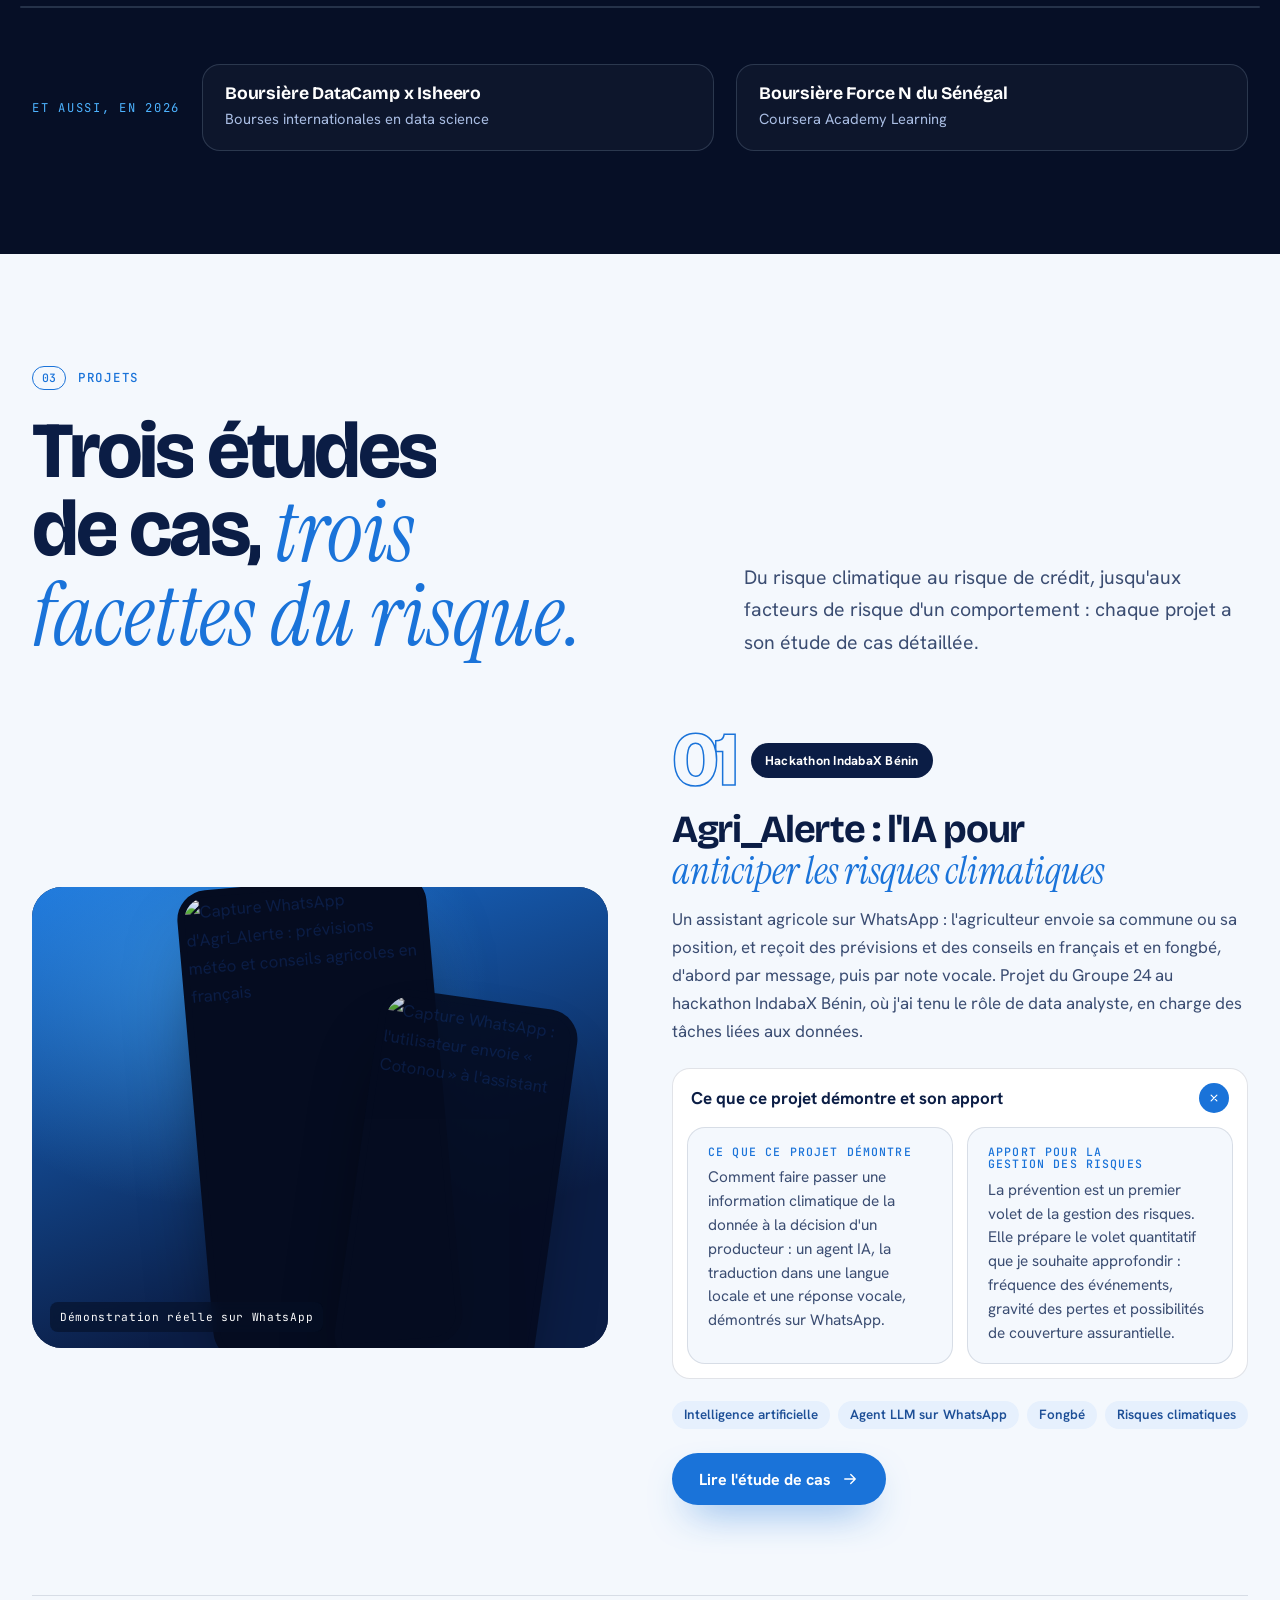
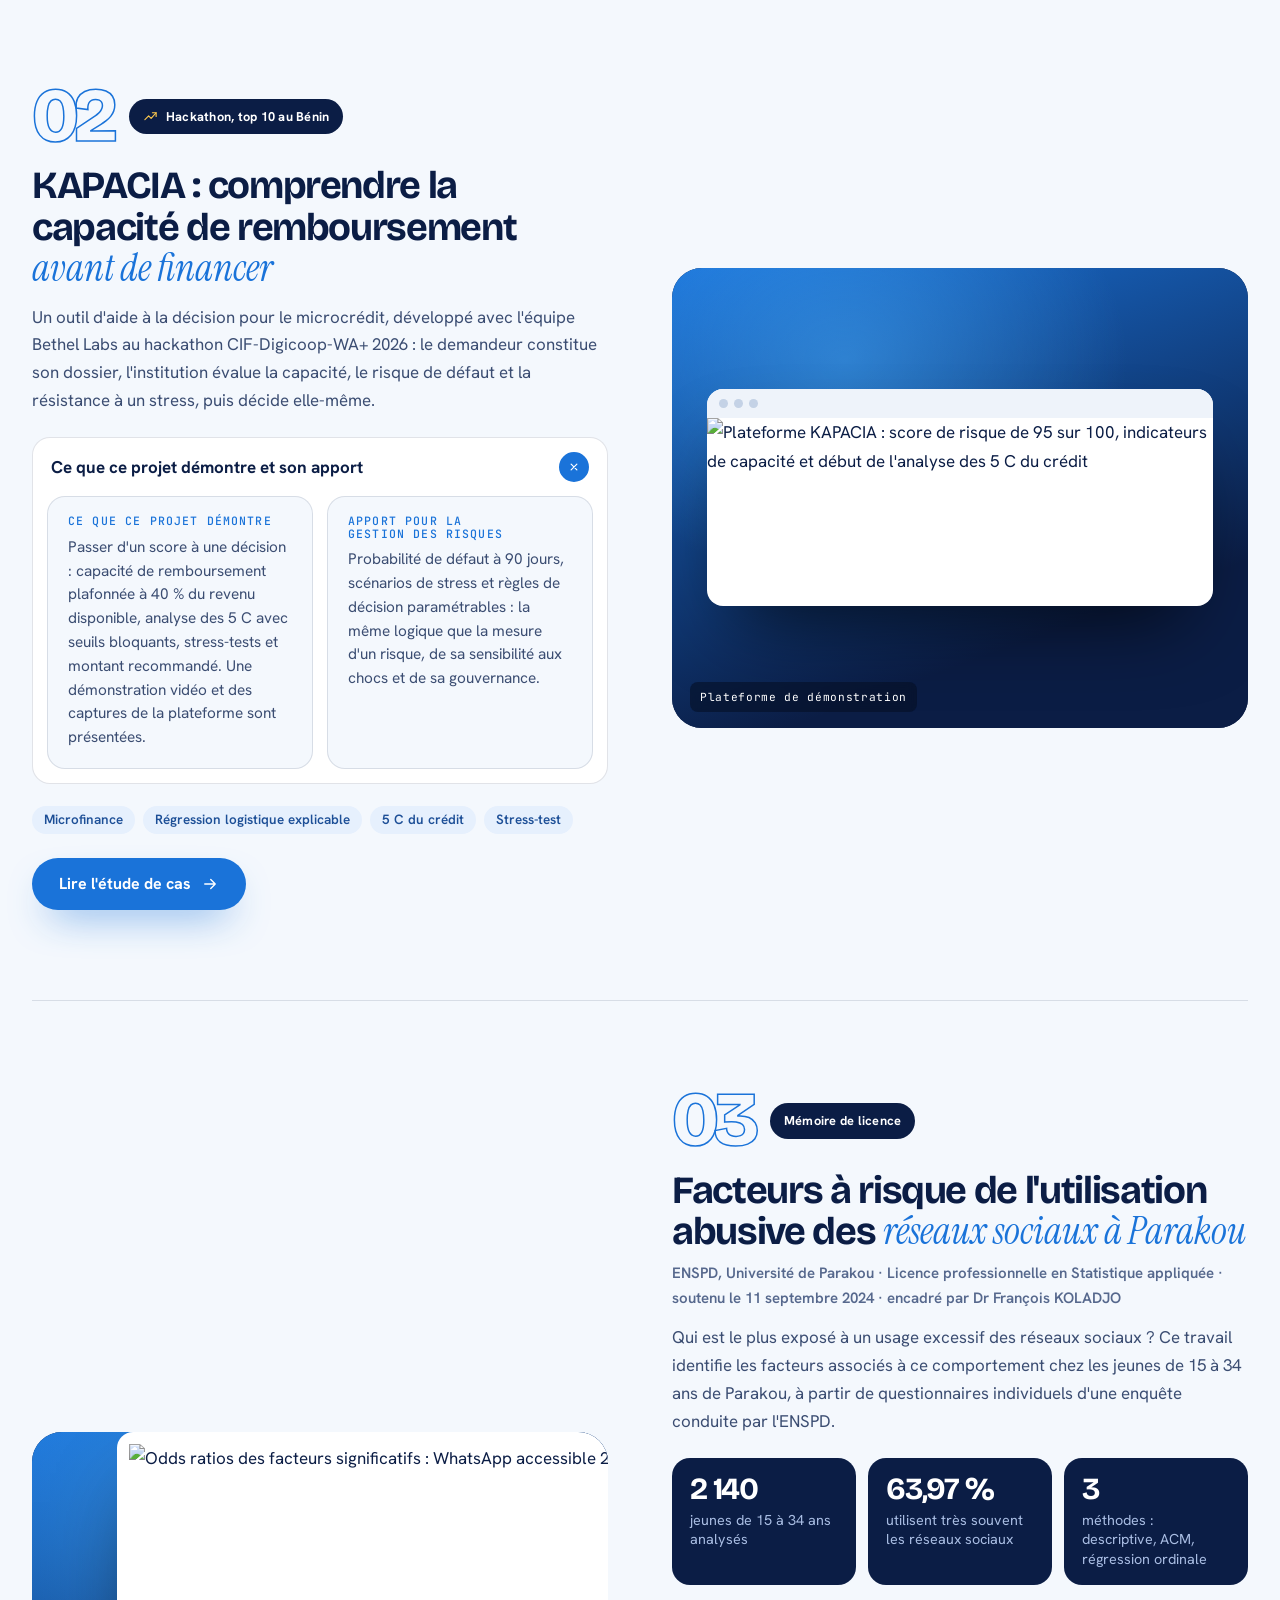
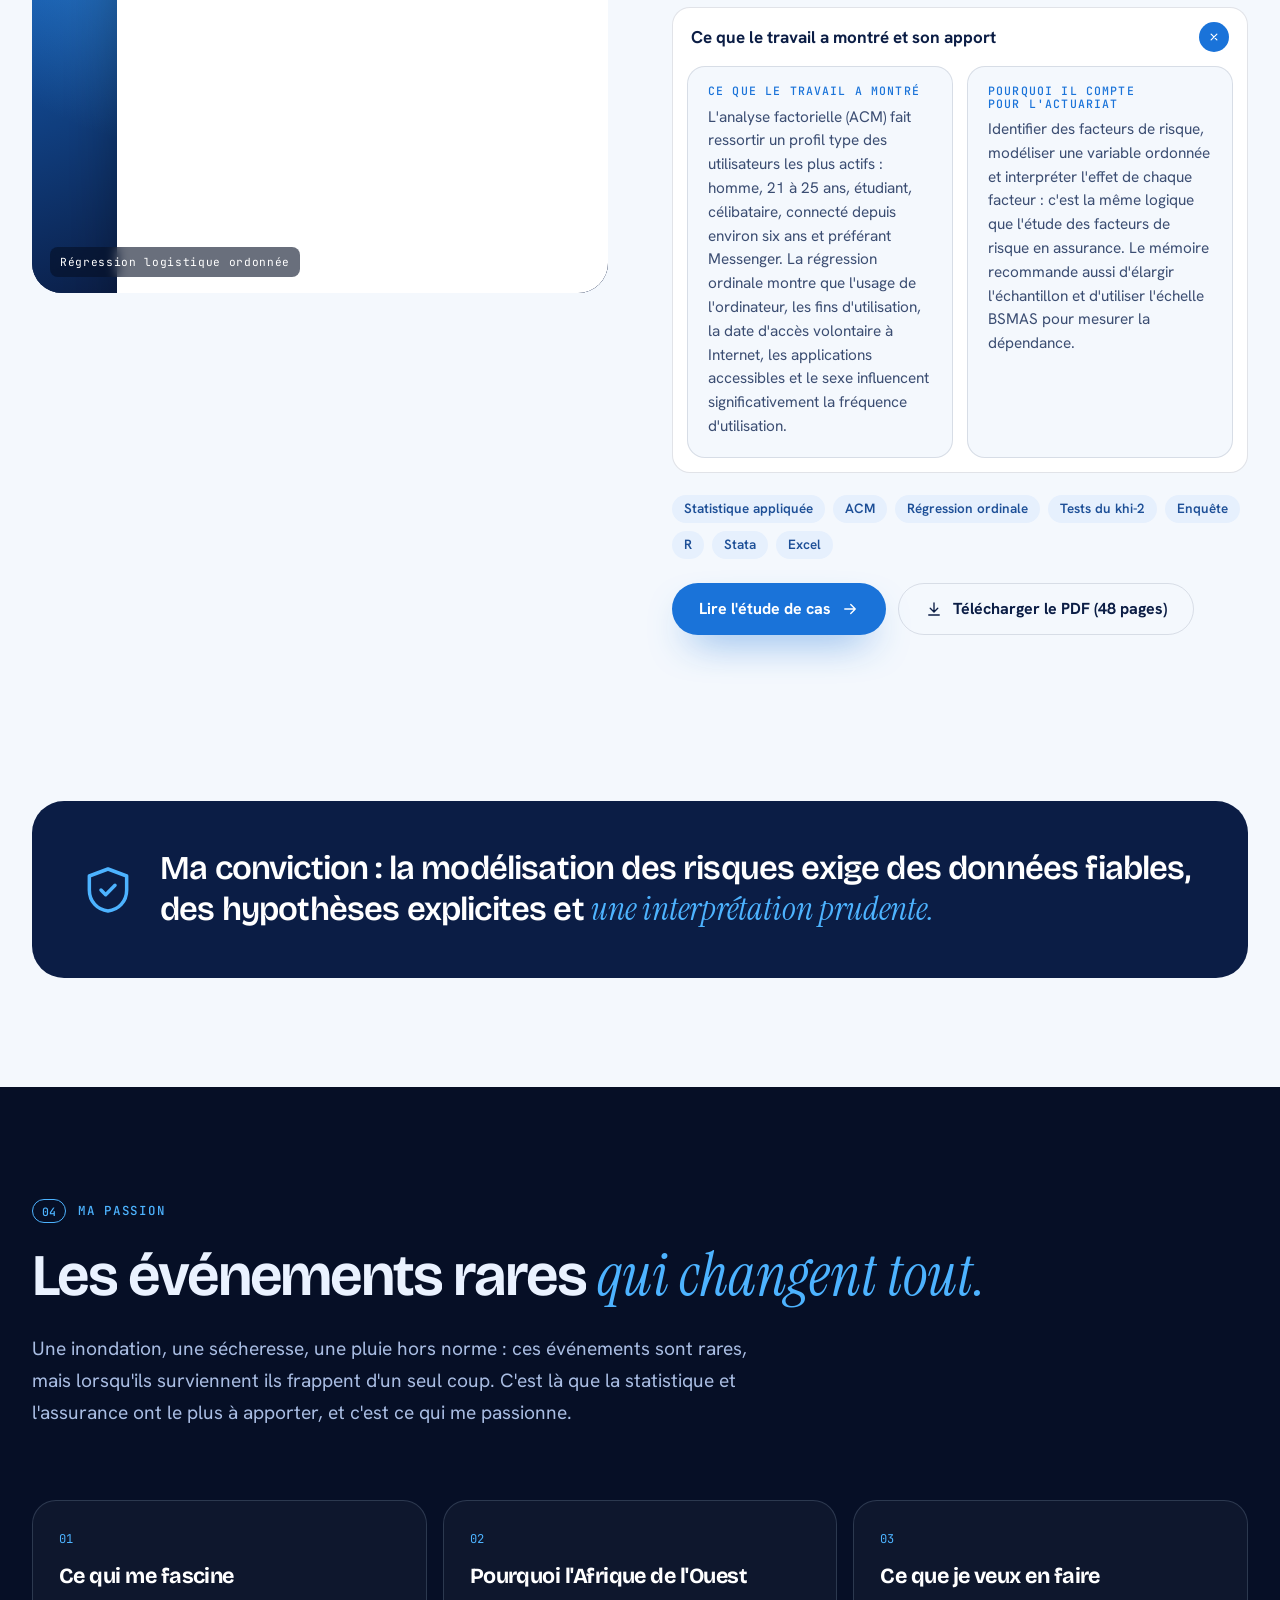
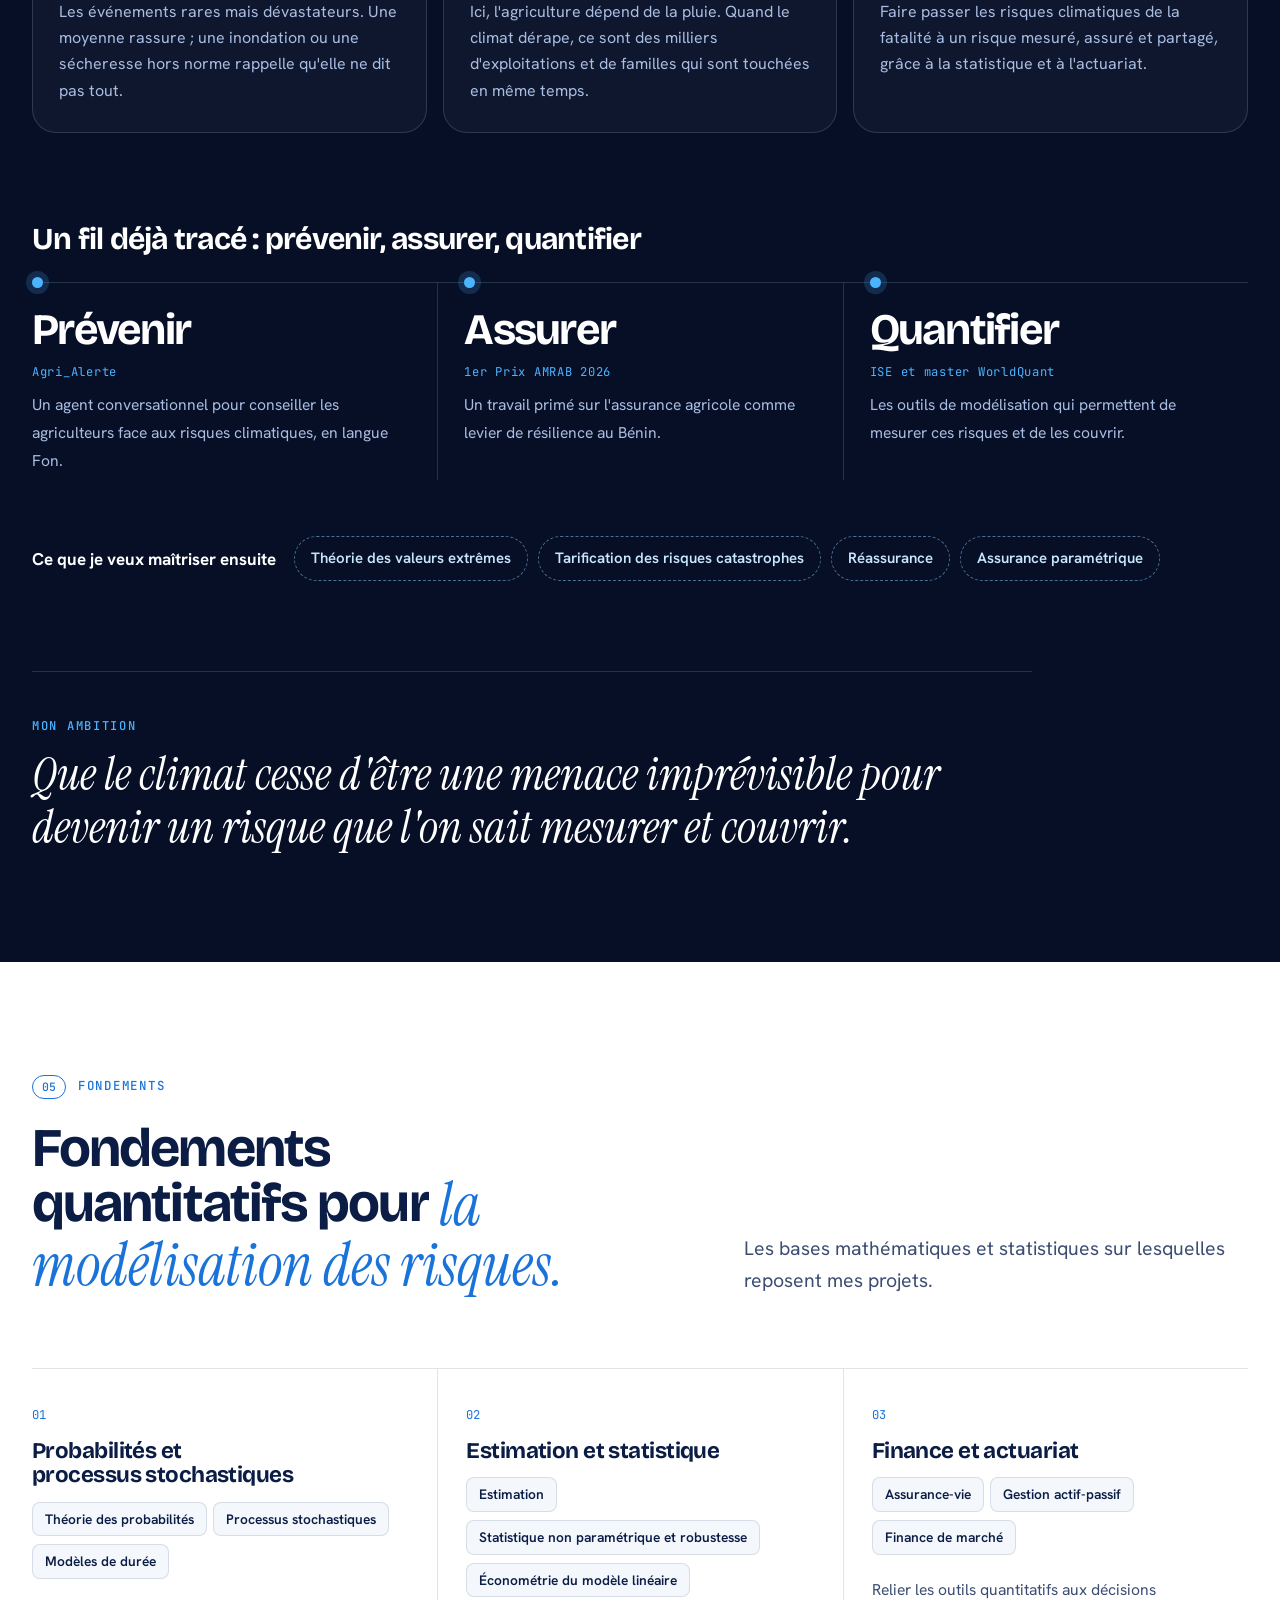
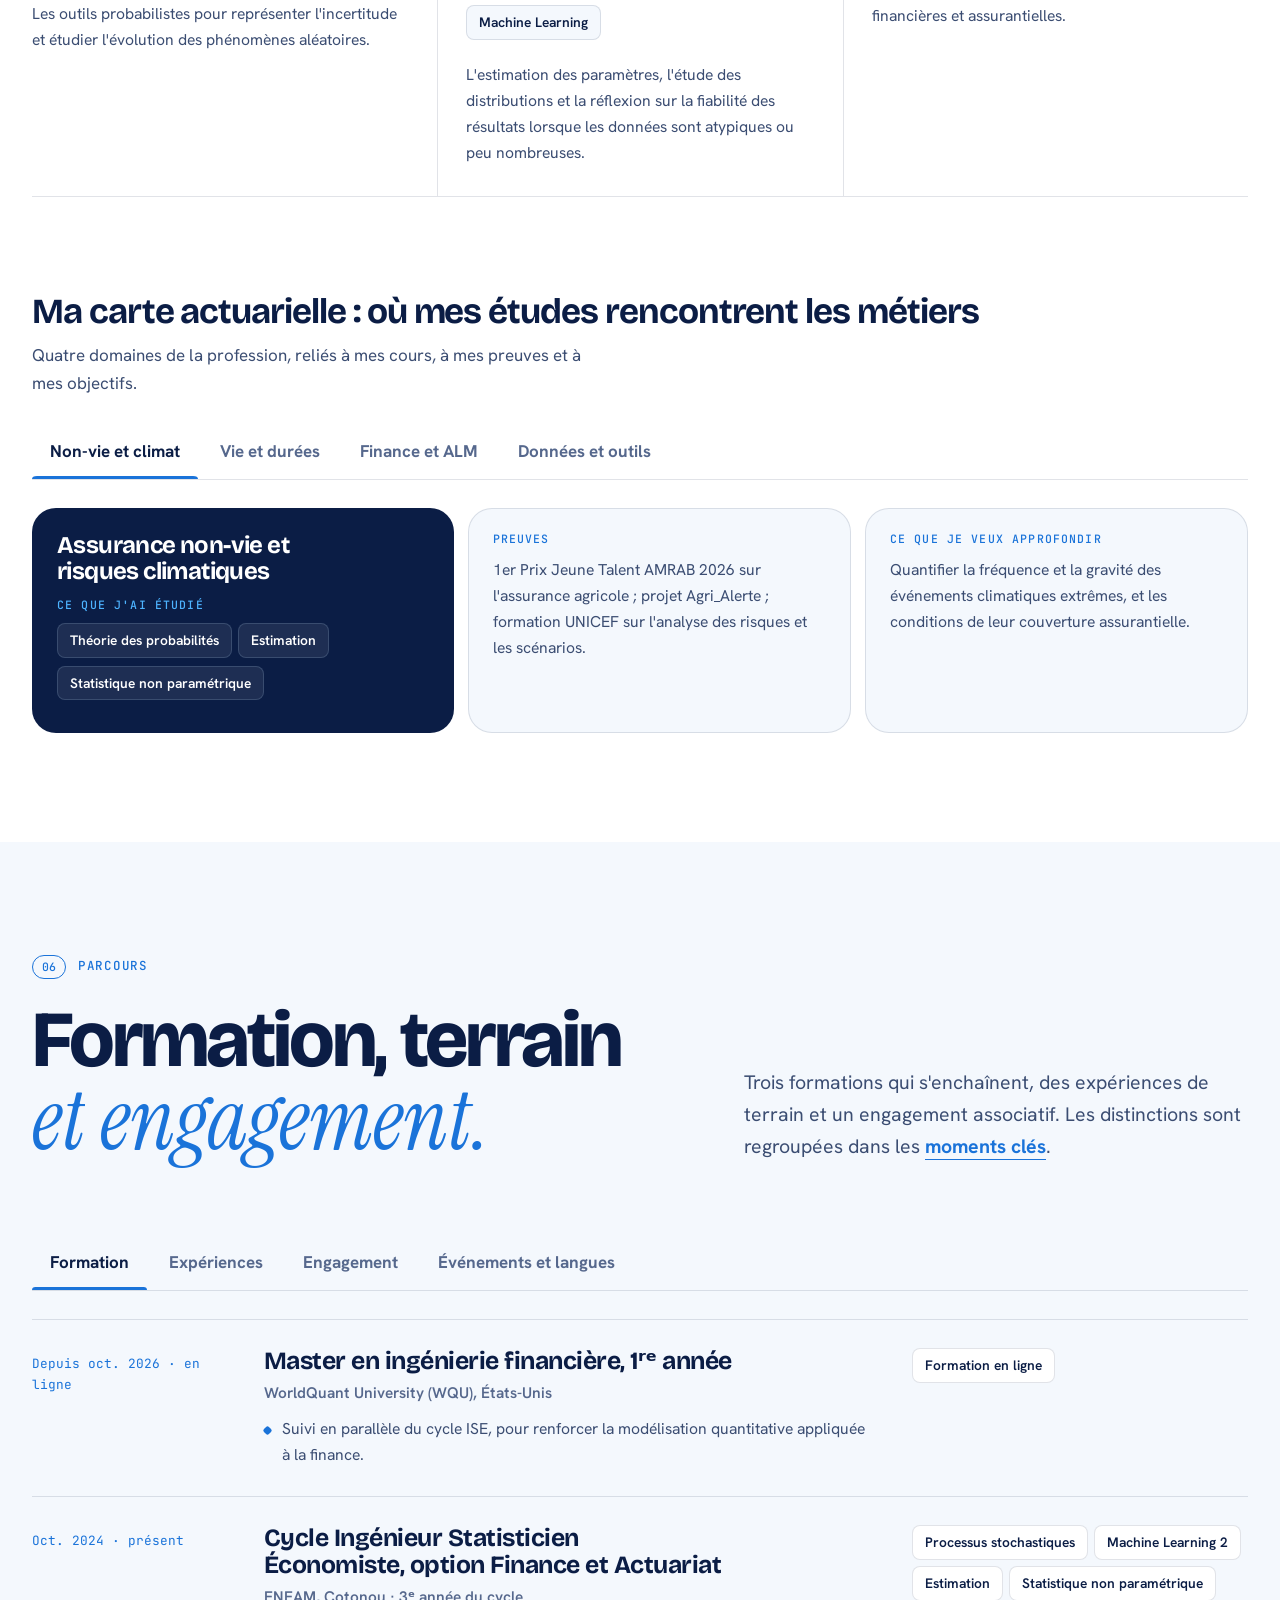
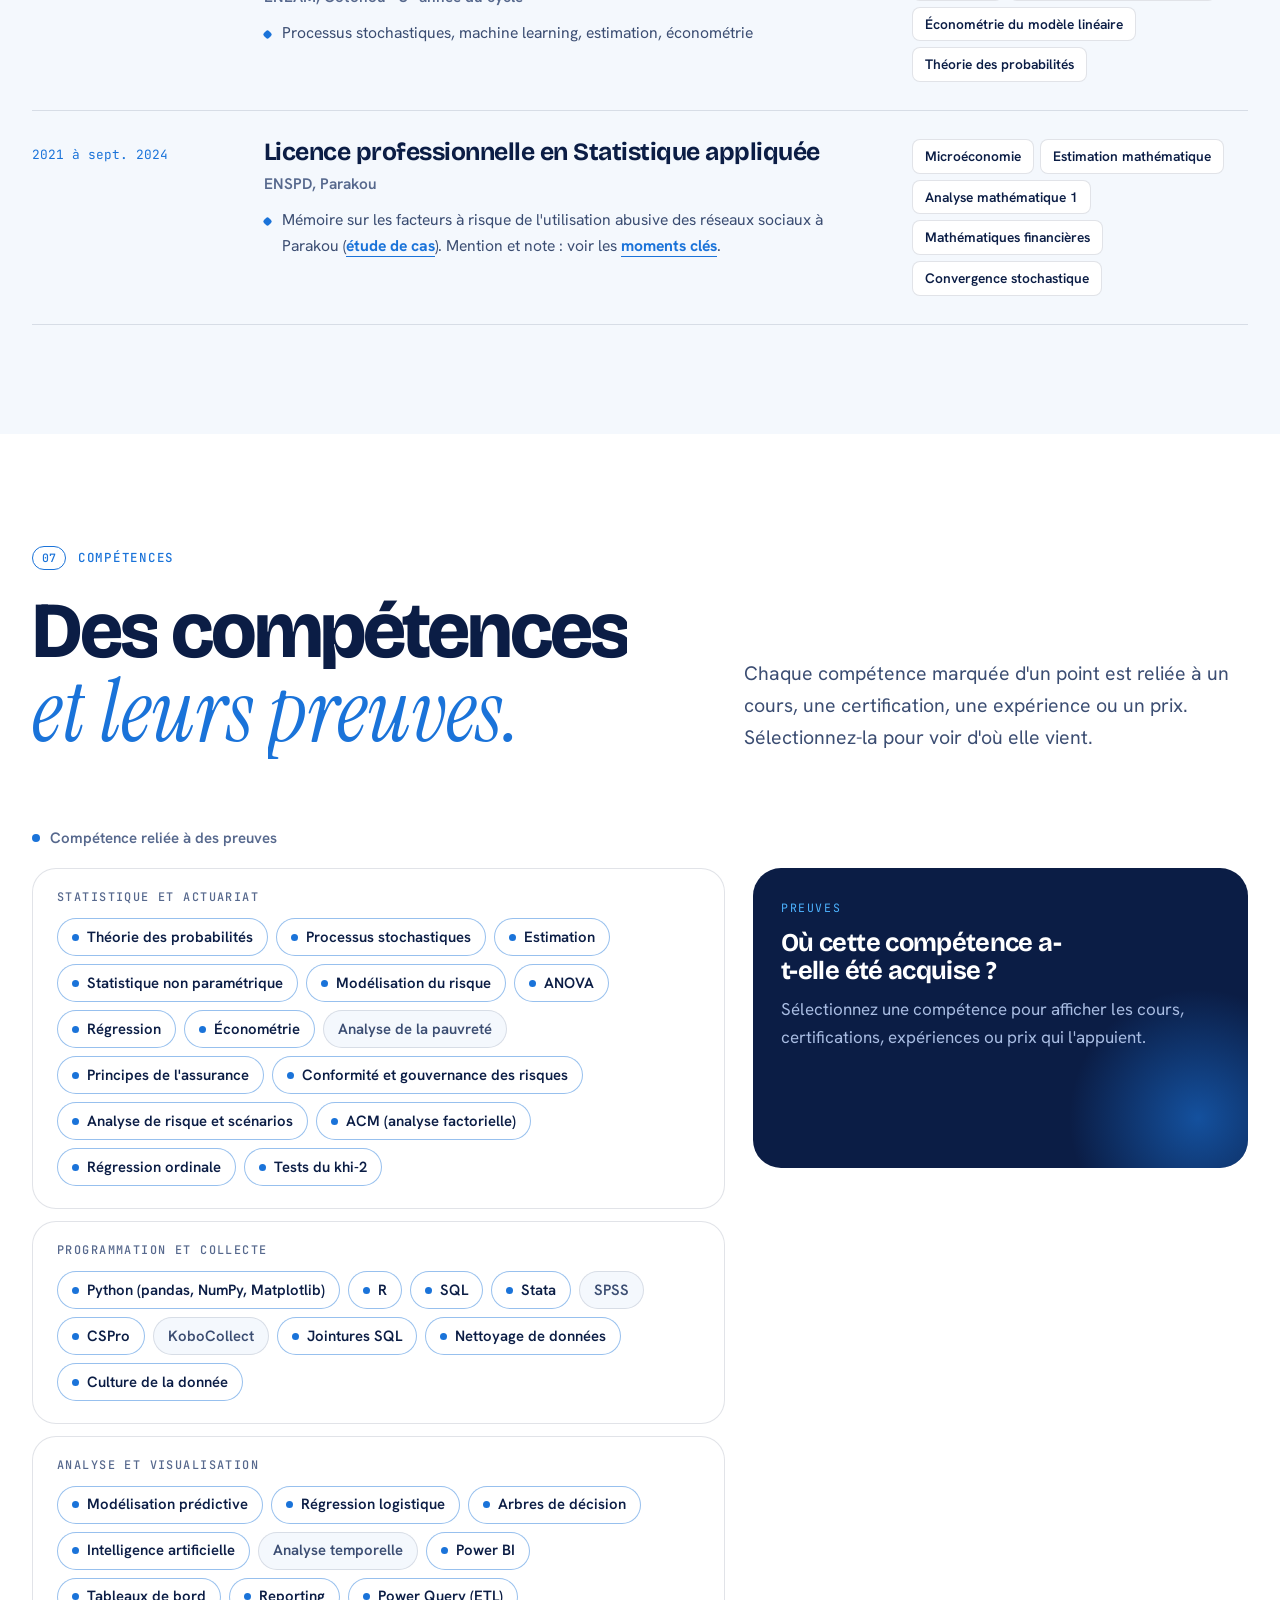
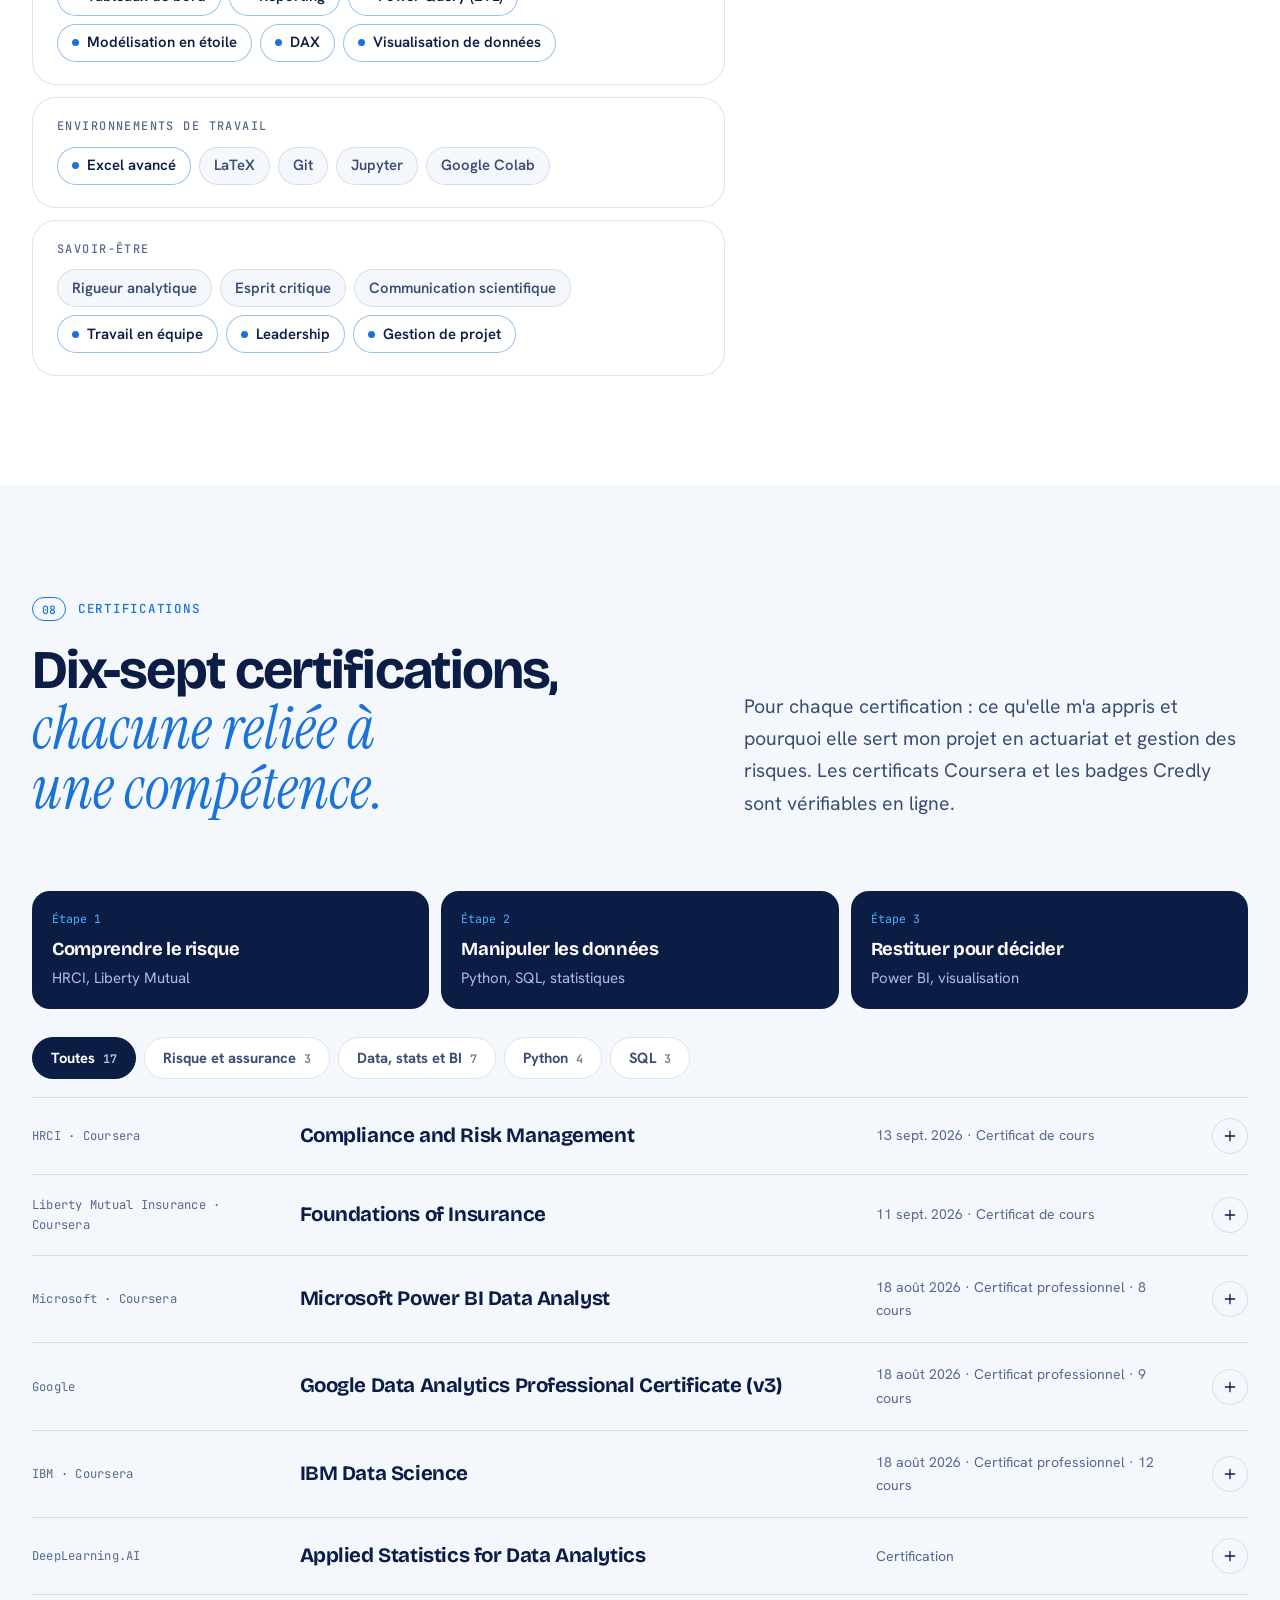
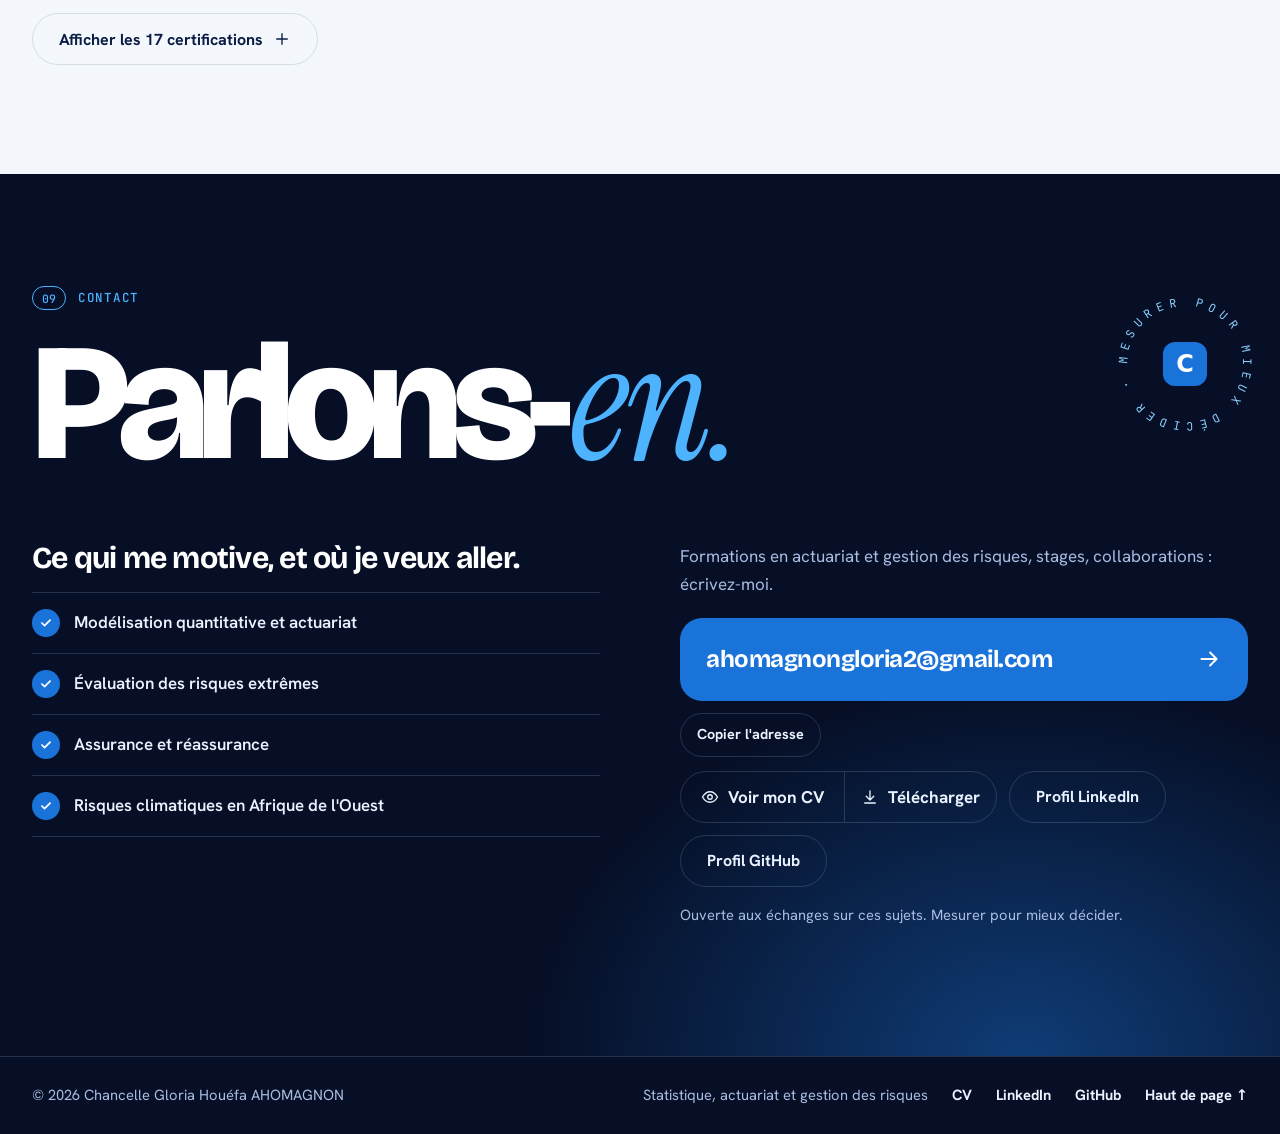
==== commit a15fe01a: "Accueil : première version flashy Co-Authored-By: Claude Opus 5.5 <noreply@anthropic.com> Claude-Ses" ====
--- a/index.html
+++ b/index.html
@@ -5,893 +5,578 @@
 <meta name="viewport" content="width=device-width, initial-scale=1.0">
 <title>Chancelle AHOMAGNON · Statistique, actuariat et gestion des risques</title>
 <meta name="description" content="Portfolio de Chancelle Gloria Houéfa AHOMAGNON, élève ingénieure statisticienne économiste (ENEAM), option Finance et Actuariat : de la modélisation statistique à la décision face aux risques.">
-<meta name="theme-color" content="#1a73d9">
+<meta name="theme-color" content="#060f26">
 <meta property="og:type" content="website">
 <meta property="og:title" content="Chancelle AHOMAGNON · Statistique, actuariat et gestion des risques">
 <meta property="og:description" content="Distinctions, parcours, projets et compétences d'une élève ingénieure statisticienne économiste, option Finance et Actuariat.">
 <link rel="icon" href="data:image/svg+xml,%3Csvg%20xmlns='http://www.w3.org/2000/svg'%20viewBox='0%200%2032%2032'%3E%3Crect%20width='32'%20height='32'%20rx='7'%20fill='%231a73d9'/%3E%3Ctext%20x='16'%20y='23'%20text-anchor='middle'%20font-family='Segoe%20UI,system-ui,sans-serif'%20font-weight='600'%20font-size='20'%20fill='%23fff'%3EC%3C/text%3E%3C/svg%3E">
 <link rel="preconnect" href="https://fonts.googleapis.com">
 <link rel="preconnect" href="https://fonts.gstatic.com" crossorigin>
-<link href="https://fonts.googleapis.com/css2?family=Inter:wght@400..700&family=Source+Serif+4:wght@500..800&display=swap" rel="stylesheet">
-<style>
-:root{
-  --navy:#0b1d45;--ink:#12254d;--ink2:#42557f;--ink3:#7084ad;
-  --primary:#1a73d9;--primary-d:#1560bd;--sky:#4db3ff;--sky2:#8cd0ff;--sky3:#c9e6ff;
-  --pale:#eaf4ff;--pale2:#f5faff;--line:#dbe9fb;--white:#fff;
-  --maxw:1180px;--font-heading:'Source Serif 4',Georgia,'Times New Roman',serif;--font-body:'Inter',system-ui,-apple-system,'Segoe UI',Roboto,sans-serif;--font-mono:ui-monospace,SFMono-Regular,Menlo,Consolas,monospace;--r:26px;--shadow:0 26px 60px -34px rgba(20,90,190,.45);
-}
-*{box-sizing:border-box;margin:0;padding:0;}
-html{scroll-behavior:smooth;scroll-padding-top:90px;}
-body{font-family:var(--font-body);font-size:17px;line-height:1.65;color:var(--ink);background:var(--white);-webkit-font-smoothing:antialiased;overflow-x:hidden;}
-h1,h2,h3,h4{font-family:var(--font-heading);letter-spacing:-.025em;line-height:1.14;font-weight:800;color:var(--navy);}
-a{color:inherit;text-decoration:none;}
-button{font-family:inherit;cursor:pointer;}
-svg{display:block;max-width:100%;}
-:focus-visible{outline:3px solid var(--sky);outline-offset:3px;border-radius:10px;}
-.wrap{max-width:var(--maxw);margin:0 auto;padding:0 32px;}
-@media(max-width:640px){.wrap{padding:0 20px;}}
-section{padding:96px 0;position:relative;}
-@media(max-width:720px){section{padding:64px 0;}}
-.skip{position:absolute;left:-999px;top:8px;background:#fff;padding:10px 16px;border-radius:10px;z-index:500;}
-.skip:focus{left:12px;}
-.progress{position:fixed;top:0;left:0;height:3px;width:0;background:linear-gradient(90deg,var(--primary),var(--sky));z-index:400;}
-.bubble{width:52px;height:52px;border-radius:50%;background:var(--pale);color:var(--primary);display:grid;place-items:center;flex:0 0 auto;}
-.bubble svg{width:24px;height:24px;}
-
-.eyebrow{font-weight:700;font-size:.98rem;color:var(--primary);margin-bottom:10px;letter-spacing:.01em;}
-.sec-head{max-width:700px;margin:0 auto 52px;text-align:center;}
-.sec-head h2{font-size:clamp(2rem,4vw,2.9rem);}
-.sec-head p{margin-top:16px;color:var(--ink2);font-size:1.12rem;}
-.squig{width:96px;height:12px;color:var(--sky);margin:12px auto 0;}
-
-.cf{position:absolute;pointer-events:none;z-index:0;}
-.cf.leaf{width:30px;height:30px;border-radius:100% 0 100% 0;}
-.cf.half{width:34px;height:17px;border-radius:34px 34px 0 0;}
-.cf.oval{width:22px;height:11px;border-radius:50%;}
-.cf.ring{width:44px;height:44px;border-radius:50%;border:5px solid var(--sky3);}
-
-.nav{position:fixed;top:0;left:0;right:0;z-index:300;background:rgba(255,255,255,.86);backdrop-filter:blur(14px);border-bottom:1px solid var(--line);}
-.nav-in{max-width:var(--maxw);margin:0 auto;padding:13px 32px;display:flex;align-items:center;justify-content:space-between;gap:20px;}
-.brand{display:flex;align-items:center;gap:11px;white-space:nowrap;font-family:var(--font-heading);font-weight:800;font-size:1.05rem;color:var(--navy);}
-.mark{width:38px;height:38px;border-radius:50%;background:linear-gradient(135deg,var(--primary),var(--sky));display:grid;place-items:center;color:#fff;font-size:.82rem;letter-spacing:.02em;}
-.nav-links{display:flex;gap:24px;font-size:.95rem;font-weight:600;color:var(--ink2);white-space:nowrap;}
-.nav-links a{position:relative;padding:4px 0;transition:color .2s;}
-.nav-links a::after{content:"";position:absolute;left:0;bottom:-2px;height:2px;width:0;background:var(--primary);border-radius:2px;transition:width .25s;}
-.nav-links a:hover,.nav-links a.on{color:var(--primary);}
-.nav-links a:hover::after,.nav-links a.on::after{width:100%;}
-.btn{display:inline-flex;align-items:center;gap:10px;padding:15px 30px;border-radius:100px;font-weight:700;font-size:1rem;border:2px solid transparent;transition:all .22s;}
-.btn-main{background:var(--primary);color:#fff;box-shadow:0 14px 28px -14px rgba(26,115,217,.8);}
-.btn-main:hover{background:var(--primary-d);transform:translateY(-2px);box-shadow:0 18px 34px -14px rgba(26,115,217,.9);}
-.btn-white{background:#fff;color:var(--primary);}
-.btn-white:hover{transform:translateY(-2px);box-shadow:0 16px 30px -14px rgba(0,0,0,.4);}
-.nav .btn{padding:11px 24px;font-size:.94rem;white-space:nowrap;}
-.burger{display:none;background:none;border:none;font-size:1.5rem;color:var(--navy);}
-@media(max-width:1020px){
-  .burger{display:block;}
-  .nav-links{position:fixed;top:64px;left:0;right:0;background:#fff;flex-direction:column;gap:0;padding:8px 32px 20px;border-bottom:1px solid var(--line);transform:translateY(-130%);transition:transform .3s;}
-  .nav-links.open{transform:translateY(0);}
-  .nav-links a{padding:13px 0;border-bottom:1px solid var(--pale);}
-  .nav .btn{display:none;}
-}
-
-.hero{padding:136px 0 76px;background:linear-gradient(180deg,#fff 0%,var(--pale2) 100%);overflow:hidden;}
-.hero-grid{display:grid;grid-template-columns:1fr 1.02fr;gap:50px;align-items:center;position:relative;z-index:2;}
-.hero-grid>*{min-width:0;}
-@media(max-width:980px){.hero-grid{grid-template-columns:minmax(0,1fr);gap:56px;}}
-.hero h1{font-size:clamp(2.6rem,5.4vw,4.2rem);line-height:1.05;margin-bottom:22px;}
-.hero h1 em{font-style:normal;color:var(--primary);}
-.hero .lead{font-size:1.18rem;color:var(--ink2);max-width:540px;margin-bottom:32px;}
-.hero .lead b{color:var(--navy);}
-.cta-row{display:flex;flex-wrap:wrap;gap:16px;align-items:center;margin-bottom:34px;}
-@keyframes float{0%,100%{transform:translateY(0);}50%{transform:translateY(-9px);}}
-@media(max-width:1100px){.fl.a{left:-8px;}}
-@media(max-width:760px){.fl{display:none;}.hero-visual{padding:0;}.hero-visual::before{inset:-4% -4% -4% -4%;}.pchip{white-space:normal;}.lab{padding:20px 16px 18px;}.metrics{gap:8px;}.metric{padding:10px 10px;}.metric b{font-size:1.3rem;}.slider-row{gap:10px;}.slider-row label{white-space:normal;font-size:.88rem;}.cta-row{gap:12px;}}
-
-.strip{padding:34px 0;background:var(--pale);border-block:1px solid var(--line);}
-.strip p{text-align:center;font-weight:700;color:var(--ink2);margin-bottom:16px;font-size:.98rem;}
-.strip-row{display:flex;flex-wrap:wrap;justify-content:center;gap:10px 34px;}
-.strip-row span{font-family:var(--font-heading);font-weight:800;font-size:1.08rem;color:#4a6396;letter-spacing:-.01em;}
-
-.expertise{background:#fff;overflow:hidden;}
-.exp-grid{display:grid;grid-template-columns:repeat(3,1fr);gap:20px;position:relative;z-index:2;}
-@media(max-width:940px){.exp-grid{grid-template-columns:repeat(2,1fr);}}
-@media(max-width:600px){.exp-grid{grid-template-columns:1fr;}}
-.exp{background:#fff;border:1px solid var(--line);border-radius:var(--r);padding:30px 28px 26px;display:flex;flex-direction:column;transition:transform .25s,box-shadow .25s,border-color .25s;}
-.exp:hover{transform:translateY(-6px);box-shadow:var(--shadow);border-color:var(--sky);}
-.exp .bubble{margin-bottom:18px;width:60px;height:60px;}
-.exp h3{font-size:1.3rem;margin-bottom:10px;}
-.exp p{color:var(--ink2);font-size:1.02rem;margin-bottom:16px;}
-.more{margin-top:auto;display:inline-flex;align-items:center;gap:8px;font-weight:700;color:var(--primary);font-size:.96rem;}
-.more svg{width:18px;height:18px;transition:transform .2s;}.exp:hover .more svg{transform:translateX(4px);}
-
-.about{padding-top:0;}
-.about-panel{background:linear-gradient(120deg,var(--primary) 0%,#3d9bf0 55%,var(--sky) 100%);border-radius:36px;padding:48px 52px;display:grid;grid-template-columns:auto 1.25fr 1fr;gap:44px;align-items:center;color:#fff;position:relative;overflow:hidden;box-shadow:0 40px 80px -44px rgba(26,115,217,.9);}
-.about-panel::after{content:"";position:absolute;right:-90px;top:-90px;width:300px;height:300px;border-radius:50%;background:rgba(255,255,255,.08);}
-@media(max-width:1000px){.about-panel{grid-template-columns:1fr;padding:38px 28px;gap:30px;}}
-.mono-ring{width:168px;height:168px;position:relative;display:grid;place-items:center;}
-.mono-ring i{position:absolute;border-radius:50%;border:2px solid rgba(255,255,255,.35);}
-.mono-ring i:nth-child(1){inset:0;}.mono-ring i:nth-child(2){inset:14px;border-color:rgba(255,255,255,.55);}
-.mono-ring b{width:104px;height:104px;border-radius:50%;background:#fff;color:var(--primary);font-family:var(--font-heading);font-size:2.1rem;font-weight:800;display:grid;place-items:center;letter-spacing:-.02em;}
-.about-panel .kick{font-weight:700;color:var(--navy);font-size:.96rem;opacity:.85;margin-bottom:6px;}
-.about-panel h2{color:#fff;font-size:clamp(1.9rem,3.4vw,2.6rem);margin-bottom:14px;}
-.about-panel p{color:#eaf4ff;font-size:1.06rem;margin-bottom:22px;}
-.hl{display:grid;gap:14px;position:relative;z-index:2;}
-.hl div{display:flex;align-items:center;gap:14px;font-weight:600;font-size:1rem;}
-.hl .bubble{width:44px;height:44px;background:rgba(255,255,255,.18);color:#fff;}
-.hl .bubble svg{width:21px;height:21px;}
-
-.palm{background:var(--pale2);}
-.bento{display:grid;grid-template-columns:repeat(4,1fr);grid-auto-rows:minmax(168px,auto);gap:18px;}
-.bt{background:#fff;border:1px solid var(--line);border-radius:var(--r);padding:26px 26px 24px;display:flex;flex-direction:column;transition:transform .25s,box-shadow .25s,border-color .25s;}
-.bt:hover{transform:translateY(-5px);box-shadow:var(--shadow);border-color:var(--sky);}
-.bt-top{display:flex;align-items:center;justify-content:space-between;margin-bottom:16px;}
-.bt-year{font-weight:700;font-size:.9rem;color:var(--ink3);background:var(--pale2);padding:4px 12px;border-radius:100px;border:1px solid var(--line);}
-.bt h3{font-size:1.2rem;margin-bottom:6px;}
-.bt-org{color:var(--primary);font-weight:700;font-size:.94rem;margin-bottom:8px;}
-.bt p{color:var(--ink2);font-size:.98rem;}
-.b1{grid-column:1/3;grid-row:1/3;}.b2{grid-column:3/5;}.b3{grid-column:3;}.b4{grid-column:4;}.b5{grid-column:1/3;}
-.bt.feature{background:linear-gradient(150deg,var(--primary),#4aa8fa);color:#fff;border:none;padding:36px 34px;justify-content:flex-end;position:relative;overflow:hidden;}
-.bt.feature::before{content:"";position:absolute;right:-60px;top:-60px;width:240px;height:240px;border-radius:50%;background:rgba(255,255,255,.1);}
-.bt.feature .bt-top{position:absolute;top:30px;left:34px;right:34px;margin:0;}
-.bt.feature .bubble{background:rgba(255,255,255,.2);color:#fff;width:64px;height:64px;}.bt.feature .bubble svg{width:30px;height:30px;}
-.bt.feature .bt-year{background:rgba(255,255,255,.2);color:#fff;border-color:transparent;}
-.bt.feature h3{color:#fff;font-size:clamp(2rem,3.4vw,2.8rem);margin-bottom:10px;}
-.bt.feature .bt-org{color:#d9edff;font-size:1.02rem;}
-.bt.feature p{color:#fff;font-size:1.08rem;max-width:460px;}
-@media(max-width:940px){
-  .bento{grid-template-columns:1fr 1fr;}
-  .b1{grid-column:1/3;grid-row:auto;min-height:300px;}.b2,.b5{grid-column:span 2;}.b3,.b4,.b6,.b7{grid-column:auto;}
-}
-@media(max-width:940px){.bt.feature{justify-content:flex-start;}.bt.feature .bt-top{position:static;margin-bottom:22px;}}
-@media(max-width:560px){.bento{grid-template-columns:1fr;}.b1,.b2,.b5{grid-column:auto;}}
-
-.form{background:#fff;overflow:hidden;}
-.steps{display:grid;grid-template-columns:repeat(3,1fr);gap:22px;align-items:start;position:relative;z-index:2;}
-@media(max-width:940px){.steps{grid-template-columns:1fr;align-items:stretch;}.step.s1,.step.s2,.step.s3{margin-top:0;}}
-.step{background:#fff;border:1px solid var(--line);border-radius:var(--r);padding:30px 28px;position:relative;transition:transform .25s,box-shadow .25s;}
-.step:hover{box-shadow:var(--shadow);}
-.step.s1{margin-top:112px;}.step.s2{margin-top:56px;background:var(--pale2);border-color:var(--sky3);}.step.s3{margin-top:0;}
-.step .lvl{display:inline-flex;align-items:center;gap:8px;font-weight:700;font-size:.9rem;color:var(--primary);background:var(--pale);padding:6px 14px;border-radius:100px;margin-bottom:16px;}
-.step .lvl svg{width:17px;height:17px;}
-.step.s2 .lvl{background:var(--primary);color:#fff;}
-.step h3{font-size:1.38rem;margin-bottom:6px;}
-.step .org{color:var(--primary);font-weight:700;margin-bottom:4px;}
-.step .when{color:var(--ink3);font-size:.96rem;margin-bottom:18px;font-weight:600;}
-.step .cap{font-size:.86rem;font-weight:700;color:var(--ink3);margin-bottom:10px;letter-spacing:.02em;text-transform:uppercase;}
-.cc{display:inline-block;font-size:.9rem;font-weight:600;padding:6px 13px;border-radius:100px;background:var(--pale);color:#2a5ca8;margin:0 6px 8px 0;}
-.step.s2 .cc{background:#fff;border:1px solid var(--sky3);}
-.step .note{margin-top:8px;font-size:.98rem;color:var(--ink2);border-top:1px solid var(--line);padding-top:14px;}
-
-.parc{background:var(--pale2);}
-.chips-bar{display:flex;flex-wrap:wrap;gap:10px;margin-bottom:38px;justify-content:center;}
-.fchip{font-size:.94rem;font-weight:700;padding:10px 20px;border-radius:100px;border:1.5px solid var(--line);background:#fff;color:var(--ink2);transition:all .2s;}
-.fchip:hover{border-color:var(--primary);color:var(--primary);}
-.fchip.active{background:var(--primary);border-color:var(--primary);color:#fff;}
-.tl{list-style:none;position:relative;max-width:980px;margin:0 auto;}
-.tl::before{content:"";position:absolute;left:176px;top:8px;bottom:8px;width:3px;border-radius:3px;background:linear-gradient(180deg,var(--sky),var(--sky3));}
-.tl-item{display:grid;grid-template-columns:150px 1fr;gap:52px;padding-bottom:26px;position:relative;}
-.tl-item.hidden{display:none;}
-.tl-item::before{content:"";position:absolute;left:169px;top:9px;width:17px;height:17px;border-radius:50%;background:#fff;border:4px solid var(--primary);z-index:2;}
-.tl-item[data-k=distinction]::before{border-color:var(--sky);background:var(--sky3);}
-.tl-item[data-k=experience]::before{border-color:var(--navy);}
-.tl-item[data-k=engagement]::before{border-color:var(--sky);background:#fff;}
-.tl-date{text-align:right;font-weight:700;font-size:.9rem;color:var(--ink3);padding-top:5px;line-height:1.45;}
-.tl-card{background:#fff;border:1px solid var(--line);border-radius:22px;padding:22px 26px;margin-left:10px;transition:transform .22s,box-shadow .22s,border-color .22s;}
-.tl-card:hover{transform:translateX(5px);box-shadow:var(--shadow);border-color:var(--sky);}
-.kind{display:inline-block;font-weight:700;font-size:.78rem;letter-spacing:.06em;text-transform:uppercase;color:var(--primary);background:var(--pale);padding:3px 11px;border-radius:100px;margin-bottom:9px;}
-.tl-card h4{font-size:1.2rem;margin-bottom:4px;}
-.tl-org{color:var(--ink3);font-size:.98rem;font-weight:600;margin-bottom:8px;}
-.tl-card ul{padding-left:18px;color:var(--ink2);font-size:1rem;}
-.tl-card li{margin-bottom:3px;}
-@media(max-width:760px){
-  .tl::before{left:8px;}
-  .tl-item{grid-template-columns:1fr;gap:6px;padding-left:36px;}
-  .tl-item::before{left:0;}
-  .tl-date{text-align:left;padding-top:0;}
-  .tl-card{margin-left:0;}
-}
-
-.projets{background:#fff;overflow:hidden;}
-.proj-grid{display:grid;grid-template-columns:1fr 1fr;gap:22px;position:relative;z-index:2;}
-@media(max-width:820px){.proj-grid{grid-template-columns:1fr;}}
-.proj{background:linear-gradient(180deg,#fff,var(--pale2));border:1px solid var(--line);border-radius:var(--r);padding:30px 30px 26px;transition:transform .25s,box-shadow .25s,border-color .25s;}
-.proj:hover{transform:translateY(-6px);box-shadow:var(--shadow);border-color:var(--sky);}
-.proj-top{display:flex;align-items:center;justify-content:space-between;margin-bottom:18px;}
-.proj-tag{font-weight:700;font-size:.82rem;color:var(--primary);background:var(--pale);padding:5px 14px;border-radius:100px;}
-.proj h3{font-size:1.38rem;margin-bottom:8px;}
-.proj-org{color:var(--primary);font-weight:700;font-size:.96rem;margin-bottom:12px;}
-.proj p{color:var(--ink2);font-size:1.02rem;margin-bottom:16px;}
-.tags{display:flex;flex-wrap:wrap;gap:8px;}
-.tag{font-size:.86rem;font-weight:600;padding:5px 13px;border-radius:100px;background:var(--pale);color:#2a5ca8;}
-
-.comp{background:var(--pale2);}
-.legend{font-size:.96rem;color:var(--ink3);margin-bottom:22px;display:flex;align-items:center;gap:9px;justify-content:center;font-weight:600;}
-.legend i{width:10px;height:10px;border-radius:50%;background:var(--primary);display:inline-block;}
-.comp-layout{display:grid;grid-template-columns:1.35fr 1fr;gap:28px;align-items:start;}
-@media(max-width:940px){.comp-layout{grid-template-columns:1fr;}}
-.sk-groups{display:grid;gap:18px;}
-.sk-group{background:#fff;border:1px solid var(--line);border-radius:var(--r);padding:24px 26px;}
-.sk-group h4{font-size:1.12rem;margin-bottom:14px;}
-.sk-chips{display:flex;flex-wrap:wrap;gap:9px;}
-.sk{font-size:.96rem;font-weight:600;padding:8px 16px;border-radius:100px;border:1.5px solid var(--line);background:var(--pale2);color:var(--ink2);font-family:inherit;}
-.sk.has{background:#fff;border-color:var(--sky);color:var(--primary);position:relative;padding-left:28px;transition:all .2s;}
-.sk.has::before{content:"";position:absolute;left:12px;top:50%;width:8px;height:8px;margin-top:-4px;border-radius:50%;background:var(--primary);}
-.sk.has:hover{background:var(--pale);}
-.sk.has.sel{background:var(--primary);color:#fff;border-color:var(--primary);}
-.sk.has.sel::before{background:#fff;}
-.proof{position:sticky;top:98px;background:linear-gradient(150deg,var(--primary),#3d9bf0);color:#fff;border-radius:30px;padding:32px 30px;min-height:280px;box-shadow:0 34px 70px -40px rgba(26,115,217,.9);}
-@media(max-width:940px){.proof{position:relative;top:0;}}
-.proof h3{font-size:1.4rem;margin-bottom:8px;color:#fff;}
-.proof .hint{color:#eaf4ff;font-size:1.02rem;}
-.proof-kicker{font-weight:700;font-size:.86rem;letter-spacing:.06em;text-transform:uppercase;color:#d9edff;margin-bottom:12px;}
-.proof ul{list-style:none;margin-top:18px;display:grid;gap:12px;}
-.proof li{background:rgba(255,255,255,.16);border:1px solid rgba(255,255,255,.28);border-radius:16px;padding:13px 17px;font-size:1rem;}
-.proof li b{display:block;font-size:.76rem;letter-spacing:.07em;text-transform:uppercase;color:#d9edff;margin-bottom:3px;}
-
-.certs{background:#fff;}
-.cert-grid{display:grid;grid-template-columns:repeat(3,1fr);gap:20px;}
-@media(max-width:940px){.cert-grid{grid-template-columns:repeat(2,1fr);}}
-@media(max-width:600px){.cert-grid{grid-template-columns:1fr;}}
-.cert{border:1px solid var(--line);border-radius:var(--r);padding:26px 24px;background:linear-gradient(180deg,#fff,var(--pale2));display:flex;flex-direction:column;transition:transform .25s,box-shadow .25s,border-color .25s;}
-.cert:hover{transform:translateY(-5px);box-shadow:var(--shadow);border-color:var(--sky);}
-.cert.hidden{display:none;}
-.cert-org{font-weight:700;font-size:.9rem;color:var(--primary);margin-bottom:10px;}
-.cert h4{font-size:1.28rem;margin-bottom:16px;line-height:1.25;}
-.cert .tags{margin-top:auto;}
-.cert-link{margin-top:16px;font-weight:700;font-size:.94rem;color:var(--primary);}
-.cert-link:hover{text-decoration:underline;}
-.extras{margin-top:56px;display:grid;grid-template-columns:1fr 1fr;gap:20px;}
-@media(max-width:820px){.extras{grid-template-columns:1fr;}}
-.event{border-radius:var(--r);padding:28px;background:var(--pale);display:flex;gap:18px;align-items:flex-start;}
-.event .bubble{background:#fff;}
-.event .when{font-weight:700;font-size:.9rem;color:var(--primary);margin-bottom:6px;}
-.event h4{font-size:1.2rem;margin-bottom:6px;}
-.event p{color:var(--ink2);font-size:1rem;}
-.langs{margin-top:20px;display:flex;flex-wrap:wrap;gap:16px;}
-.lang{flex:1 1 260px;border:1px solid var(--line);border-radius:var(--r);padding:20px 24px;background:var(--pale2);}
-.lang b{font-family:var(--font-heading);font-size:1.2rem;display:block;color:var(--navy);}
-.lang span{color:var(--ink2);font-size:1rem;}
-.comm{margin-top:20px;color:var(--ink2);font-size:1rem;text-align:center;}
-
-.contact{background:linear-gradient(180deg,var(--pale2),var(--pale));overflow:hidden;}
-.cta-grid{display:grid;grid-template-columns:1fr 1fr;gap:48px;align-items:center;position:relative;z-index:2;}
-@media(max-width:900px){.cta-grid{grid-template-columns:1fr;gap:34px;}}
-.cta-grid h2{font-size:clamp(2rem,4vw,2.9rem);margin-bottom:22px;}
-.checks{list-style:none;display:grid;gap:14px;margin-bottom:6px;}
-.checks li{display:flex;align-items:center;gap:13px;font-weight:600;font-size:1.06rem;color:var(--ink);}
-.checks li i{width:28px;height:28px;border-radius:50%;background:var(--primary);color:#fff;display:grid;place-items:center;flex:0 0 auto;}
-.checks li i svg{width:15px;height:15px;stroke-width:3;}
-.cta-card{background:#fff;border-radius:32px;padding:44px 38px;text-align:center;box-shadow:0 40px 80px -44px rgba(20,90,190,.7);border:1px solid var(--line);position:relative;}
-.cta-card h3{font-size:2.1rem;margin-bottom:10px;}
-.cta-card p{color:var(--ink2);margin-bottom:26px;}
-.mail{display:inline-flex;align-items:center;justify-content:center;gap:12px;width:100%;padding:18px 20px;border-radius:100px;background:var(--primary);color:#fff;font-weight:700;font-size:clamp(1rem,2.2vw,1.2rem);box-shadow:0 18px 34px -16px rgba(26,115,217,.9);transition:all .22s;word-break:break-all;}
-.mail:hover{background:var(--primary-d);transform:translateY(-2px);}
-.mail svg{width:22px;height:22px;flex:0 0 auto;}
-.cta-card small{display:block;margin-top:16px;color:var(--ink3);font-weight:600;}
-.future{position:absolute;z-index:3;top:-26px;right:26px;background:#fff;border-radius:20px;padding:12px 20px;box-shadow:0 22px 44px -22px rgba(20,90,190,.6);border:1px solid var(--line);font-family:var(--font-heading);font-weight:800;font-size:.98rem;color:var(--navy);animation:float 7s ease-in-out infinite;}
-@media(max-width:900px){.future{display:none;}}
-footer{background:#fff;color:var(--ink3);padding:26px 0;border-top:1px solid var(--line);font-size:.94rem;}
-.foot{display:flex;justify-content:space-between;flex-wrap:wrap;gap:10px;font-weight:600;}
-
-
-/* ajouts : fil conducteur, projets phares, fondements */
-.hero h1{font-size:clamp(2.3rem,4.5vw,3.4rem);line-height:1.08;}
-.fil-grid{display:grid;grid-template-columns:repeat(3,1fr);gap:20px;position:relative;z-index:2;}
-@media(max-width:900px){.fil-grid{grid-template-columns:1fr;}}
-.fq{background:#fff;border:1px solid var(--line);border-radius:var(--r);padding:32px 28px 26px;display:flex;flex-direction:column;transition:transform .25s,box-shadow .25s,border-color .25s;}
-.fq:hover{transform:translateY(-6px);box-shadow:var(--shadow);border-color:var(--sky);}
-.fnum{width:54px;height:54px;border-radius:50%;background:var(--primary);color:#fff;font-family:var(--font-heading);font-weight:800;font-size:1.5rem;display:grid;place-items:center;margin-bottom:18px;}
-.fq h3{font-size:1.32rem;margin-bottom:10px;}
-.fq p{color:var(--ink2);font-size:1.03rem;margin-bottom:16px;}
-.feat-list{display:grid;gap:22px;position:relative;z-index:2;}
-.feat{background:#fff;border:1px solid var(--line);border-radius:30px;padding:34px 36px;transition:box-shadow .25s,border-color .25s,transform .25s;}
-.feat:hover{box-shadow:var(--shadow);border-color:var(--sky);}
-.feat:first-child{background:linear-gradient(180deg,#fff,var(--pale2));border-color:var(--sky3);}
-.feat-head{display:flex;align-items:center;gap:16px;flex-wrap:wrap;margin-bottom:18px;}
-.feat-tags{display:flex;flex-wrap:wrap;gap:8px;flex:1 1 280px;}
-.feat-badge{font-weight:700;font-size:.84rem;color:#fff;background:var(--primary);padding:6px 15px;border-radius:100px;white-space:nowrap;}
-.feat h3{font-size:clamp(1.4rem,2.6vw,1.9rem);margin-bottom:12px;}
-.feat h3 .idx{display:block;font-family:var(--font-body);font-size:.86rem;font-weight:700;color:var(--primary);letter-spacing:.06em;text-transform:uppercase;margin-bottom:6px;}
-.feat-desc{color:var(--ink2);font-size:1.1rem;max-width:860px;margin-bottom:22px;}
-.feat-cols{display:grid;grid-template-columns:1fr 1fr;gap:18px;margin-bottom:6px;}
-@media(max-width:820px){.feat-cols{grid-template-columns:1fr;}.feat{padding:26px 22px;}}
-.feat-cols>div{background:var(--pale2);border:1px solid var(--line);border-radius:20px;padding:20px 22px;}
-.feat-cols h4{font-size:.92rem;color:var(--primary);margin-bottom:8px;font-family:var(--font-body);letter-spacing:.02em;font-weight:800;}
-.feat-cols p{color:var(--ink2);font-size:1rem;}
-.feat .btn{margin-top:20px;}
-.feat .btn svg{width:18px;height:18px;}
-.principle{margin:34px 0 54px;display:flex;align-items:center;gap:20px;background:var(--pale);border-radius:26px;padding:22px 28px;}
-.principle p{font-family:var(--font-heading);font-weight:700;font-size:clamp(1.05rem,2vw,1.3rem);color:var(--navy);line-height:1.4;}
-.principle .bubble{background:#fff;}
-.subhead{font-size:1.5rem;margin-bottom:22px;}
-.proj-grid.three{grid-template-columns:repeat(3,1fr);}
-@media(max-width:940px){.proj-grid.three{grid-template-columns:1fr;}}
-.proj-grid.three .proj h3{font-size:1.15rem;}
-.found-grid{display:grid;grid-template-columns:repeat(3,1fr);gap:20px;}
-@media(max-width:940px){.found-grid{grid-template-columns:1fr;}}
-.fd{background:#fff;border:1px solid var(--line);border-radius:var(--r);padding:30px 28px;transition:transform .25s,box-shadow .25s,border-color .25s;}
-.fd:hover{transform:translateY(-6px);box-shadow:var(--shadow);border-color:var(--sky);}
-.fd .bubble{margin-bottom:16px;width:58px;height:58px;}
-.fd h3{font-size:1.3rem;margin-bottom:14px;}
-.fd-items{margin-bottom:12px;}
-.fd p{color:var(--ink2);font-size:1.02rem;border-top:1px solid var(--line);padding-top:14px;}
-.about{padding-top:72px;}
-.fil{background:var(--pale2);}.projets{background:#fff;}.found{background:var(--pale);}.comp{background:var(--pale2);}
-.form{background:#fff;}.parc{background:var(--pale2);}.palm{background:#fff;}.certs{background:var(--pale2);}
-.contact{background:linear-gradient(180deg,#fff,var(--pale));}
-@media(max-width:1200px){.nav-links{gap:16px;font-size:.9rem;}}
-@media(max-width:1100px){.nav-links{gap:13px;font-size:.86rem;}.nav-in{padding:13px 20px;}}
-
-
-/* engagement et vie associative */
-.eng-grid{display:grid;grid-template-columns:1.15fr 1fr;grid-template-rows:auto auto;gap:20px;position:relative;z-index:2;}
-@media(max-width:900px){.eng-grid{grid-template-columns:1fr;}}
-.eng{background:#fff;border:1px solid var(--line);border-radius:var(--r);padding:30px 30px 26px;transition:transform .25s,box-shadow .25s,border-color .25s;}
-.eng:hover{transform:translateY(-5px);box-shadow:var(--shadow);border-color:var(--sky);}
-.eng.big{grid-row:1/3;background:linear-gradient(150deg,var(--primary),#4aa8fa);border:none;color:#fff;padding:38px 36px;position:relative;overflow:hidden;display:flex;flex-direction:column;}
-@media(max-width:900px){.eng.big{grid-row:auto;}}
-.eng.big::before{content:"";position:absolute;right:-70px;top:-70px;width:260px;height:260px;border-radius:50%;background:rgba(255,255,255,.1);}
-.eng.big>*{position:relative;z-index:1;}
-.eng-top{display:flex;align-items:center;justify-content:space-between;margin-bottom:18px;}
-.eng-date{font-weight:700;font-size:.88rem;color:var(--ink3);background:var(--pale2);border:1px solid var(--line);padding:4px 13px;border-radius:100px;}
-.eng.big .bubble{background:rgba(255,255,255,.2);color:#fff;width:64px;height:64px;}.eng.big .bubble svg{width:30px;height:30px;}
-.eng.big .eng-date{background:rgba(255,255,255,.2);color:#fff;border-color:transparent;}
-.eng h3{font-size:1.4rem;margin-bottom:6px;}
-.eng.big h3{color:#fff;font-size:clamp(1.8rem,3vw,2.5rem);margin-bottom:10px;}
-.eng-org{color:var(--primary);font-weight:700;margin-bottom:14px;}
-.eng.big .eng-org{color:#d9edff;font-size:1.04rem;margin-bottom:18px;}
-.eng ul{list-style:none;display:grid;gap:10px;margin-bottom:16px;}
-.eng li{position:relative;padding-left:26px;color:var(--ink2);font-size:1.02rem;}
-.eng li::before{content:"";position:absolute;left:0;top:.62em;width:10px;height:10px;border-radius:50%;background:var(--sky);}
-.eng.big li{color:#fff;font-size:1.1rem;}
-.eng.big li::before{background:#fff;}
-.eng.big .tags{margin-top:auto;padding-top:10px;}
-.eng.big .tag{background:rgba(255,255,255,.18);color:#fff;}
-.engage{background:#fff;}
-.palm{background:var(--pale2);}.certs{background:#fff;}
-
-.reveal{opacity:0;transform:translateY(22px);transition:opacity .7s ease var(--d,0ms),transform .7s ease var(--d,0ms),box-shadow .25s,border-color .25s;}
-.reveal.in{opacity:1;transform:none;}
-@media(prefers-reduced-motion:reduce){
-  html{scroll-behavior:auto;}
-  .reveal{opacity:1;transform:none;transition:none;}
-  .fl,.future{animation:none;}
-}
-
-.cert-flow{display:grid;grid-template-columns:repeat(3,1fr);gap:14px;margin-bottom:28px;}
-@media(max-width:700px){.cert-flow{grid-template-columns:1fr;}}
-.cert-flow div{background:var(--pale);border-radius:20px;padding:16px 20px;}
-.cert-flow b{display:block;font-family:var(--font-heading);color:var(--navy);}
-.cert-flow span{color:var(--ink2);font-size:.95rem;}
-.cert-meta{font-size:.86rem;font-weight:600;color:var(--ink3);margin:-8px 0 14px;}
-.cert-cap{font-size:.76rem;font-weight:700;letter-spacing:.06em;text-transform:uppercase;color:var(--ink3);margin-bottom:8px;}
-.cert-why{margin-top:14px;padding-top:12px;border-top:1px solid var(--line);color:var(--ink2);font-size:.97rem;}
-.cert-why b{color:var(--primary);}
-.cert .tags{margin-top:0;}
-
-.hero2{padding:112px 0 0;background:#f8f9f8;}
-.h2-chips{display:flex;flex-wrap:wrap;gap:10px;margin:26px 0 20px;}
-.hc{font-family:var(--font-body);font-size:.86rem;font-weight:500;padding:9px 18px;border-radius:100px;background:#fff;border:1px solid var(--line);color:var(--navy);}
-.hc.g{background:var(--pale);border-color:transparent;color:var(--primary-d);}
-.h2-grid{display:grid;grid-template-columns:1fr auto;gap:40px;align-items:end;}
-.h2-grid>*{min-width:0;}
-.hero2 h1{font-size:clamp(2.4rem,5.2vw,4.3rem);line-height:1.04;letter-spacing:-.035em;color:#0f1412;max-width:900px;margin-bottom:26px;}
-.hero2 h1 em{font-style:normal;color:var(--primary);}
-.h2-lead{font-size:1.15rem;color:#4a5560;max-width:620px;margin-bottom:30px;}
-.h2-cta{display:flex;flex-wrap:wrap;gap:14px;}
-.hb{display:inline-flex;align-items:center;gap:10px;padding:18px 30px;border-radius:12px;font-weight:700;background:#fff;border:1px solid #e3e7e5;color:#0f1412;transition:all .2s;}
-.hb svg{width:18px;height:18px;}
-.hb:hover{border-color:var(--primary);color:var(--primary);}
-.hb.dark{background:#0f1412;color:#fff;border-color:#0f1412;}
-.hb.dark:hover{background:var(--primary);border-color:var(--primary);color:#fff;}
-.h2-contact{list-style:none;display:grid;gap:12px;text-align:right;color:#3d4852;padding-bottom:6px;}
-.h2-contact li{display:flex;align-items:center;justify-content:flex-end;gap:12px;}
-.h2-contact svg{width:18px;height:18px;color:var(--primary);flex:0 0 auto;}
-.h2-contact a:hover{color:var(--primary);}
-.h2-stats{display:grid;grid-template-columns:repeat(4,1fr);margin-top:56px;border-top:1px solid #dfe4e1;}
-.h2-stats div{padding:34px 28px 36px;border-right:1px solid #dfe4e1;}
-.h2-stats div:first-child{padding-left:0;}.h2-stats div:last-child{border-right:none;}
-.h2-stats b{display:block;font-family:var(--font-heading);font-weight:800;font-size:clamp(2.4rem,4vw,3.4rem);line-height:1;color:var(--primary);margin-bottom:16px;letter-spacing:-.03em;}
-.h2-stats sup{font-size:.45em;vertical-align:super;}
-.h2-stats span{color:#6b7580;font-size:1rem;line-height:1.45;display:block;}
-@media(max-width:900px){.h2-grid{grid-template-columns:1fr;gap:28px;}.h2-contact{text-align:left;}.h2-contact li{justify-content:flex-start;flex-direction:row-reverse;}.h2-stats{grid-template-columns:1fr 1fr;}.h2-stats div{border-bottom:1px solid #dfe4e1;padding:24px 18px;}.h2-stats div:nth-child(odd){padding-left:0;}.h2-stats div:nth-child(2){border-right:none;}}
-@media(max-width:560px){.hb{width:100%;justify-content:center;}.h2-stats span{font-size:.92rem;}}
-.nav .btn-main{background:#0f1412;box-shadow:none;border-radius:12px;}
-.nav .btn-main:hover{background:var(--primary);}
-.mark{border-radius:10px;background:#0f1412;color:var(--sky);}
-
-.hero2 .wrap{position:relative;}
-.h2-curve{position:absolute;right:32px;top:30px;width:min(420px,38vw);opacity:.9;}
-@media(max-width:1100px){.h2-curve{display:none;}}
-.about{background:#fff;padding:80px 0 0;}
-.terrain{background:#fff;}
-.tabs{display:flex;flex-wrap:wrap;gap:10px;justify-content:center;margin-bottom:26px;}
-.tab{font-weight:700;padding:12px 22px;border-radius:12px;border:1.5px solid var(--line);background:#fff;color:var(--ink2);}
-.tab:hover{border-color:var(--primary);color:var(--primary);}
-.tab.on{background:#0f1412;border-color:#0f1412;color:#fff;}
-.tpan{background:var(--pale2);border:1px solid var(--line);border-radius:30px;padding:34px 36px;}
-.tpan h3{font-size:1.6rem;margin-bottom:22px;}
-.tcols{display:grid;grid-template-columns:1.1fr 1fr 1fr;gap:18px;}
-@media(max-width:900px){.tcols{grid-template-columns:1fr;}.tpan{padding:26px 22px;}}
-.tcols>div{background:#fff;border:1px solid var(--line);border-radius:20px;padding:20px 22px;}
-.tcols h4{font-family:var(--font-body);font-size:.84rem;letter-spacing:.06em;text-transform:uppercase;color:var(--primary);margin-bottom:10px;}
-.tcols p{color:var(--ink2);font-size:1rem;}
-
-.passion{background:var(--navy);color:#fff;overflow:hidden;}
-.passion h2{color:#fff;font-size:clamp(2rem,4vw,3rem);margin-bottom:18px;}
-.passion .eyebrow{color:var(--sky2);}
-.p-top{display:grid;grid-template-columns:1.1fr 1fr;gap:48px;align-items:center;margin-bottom:46px;}
-@media(max-width:900px){.p-top{grid-template-columns:1fr;gap:30px;}}
-.p-top p{color:#c9dcf7;font-size:1.15rem;}
-.pchart{background:rgba(255,255,255,.07);border:1px solid rgba(255,255,255,.16);border-radius:26px;padding:22px 22px 18px;}
-.pchart figcaption{margin-top:10px;font-size:.88rem;color:#a9c3e8;line-height:1.5;}
-.p-cards{display:grid;grid-template-columns:repeat(3,1fr);gap:18px;}
-@media(max-width:900px){.p-cards{grid-template-columns:1fr;}}
-.pc{background:#fff;color:var(--ink2);border-radius:var(--r);padding:28px 26px;}
-.pc h3{font-size:1.2rem;margin-bottom:8px;}
-.pn{display:grid;place-items:center;width:40px;height:40px;border-radius:50%;background:var(--primary);color:#fff;font-weight:800;margin-bottom:14px;font-family:var(--font-heading);}
-.p-sub{color:#fff;font-size:1.5rem;margin:52px 0 20px;}
-.p-steps{display:grid;grid-template-columns:repeat(3,1fr);gap:18px;}
-@media(max-width:900px){.p-steps{grid-template-columns:1fr;}}
-.ps{border-left:3px solid var(--sky);padding:4px 0 4px 20px;}
-.ps b{display:block;font-family:var(--font-heading);font-size:1.3rem;color:#fff;}
-.ps i{display:block;font-style:normal;font-weight:700;color:var(--sky2);margin:2px 0 6px;}
-.ps span{color:#c9dcf7;}
-.p-next{margin-top:40px;background:rgba(255,255,255,.07);border:1px dashed rgba(255,255,255,.35);border-radius:22px;padding:22px 26px;}
-.p-next b{display:block;margin-bottom:12px;color:#fff;}
-.pt{display:inline-block;margin:0 8px 8px 0;padding:7px 15px;border-radius:100px;background:rgba(140,208,255,.18);color:#d9edff;font-weight:600;font-size:.94rem;}
-.p-quote{margin-top:40px;font-family:var(--font-heading);font-weight:800;font-size:clamp(1.3rem,2.6vw,1.9rem);line-height:1.3;color:#fff;max-width:820px;}
-
-.cert-det{margin-top:14px;border:1px solid var(--line);border-radius:16px;background:#fff;}
-.cert-det summary{cursor:pointer;padding:12px 16px;font-weight:700;font-size:.92rem;color:var(--primary);}
-.cert-det ul{list-style:none;padding:0 12px 12px;display:grid;gap:8px;}
-.cert-det a{display:block;padding:10px 12px;border-radius:12px;background:var(--pale2);}
-.cert-det a:hover{background:var(--pale);}
-.cert-det b{display:block;font-size:.9rem;color:var(--navy);line-height:1.3;}
-.cert-det span{font-size:.8rem;color:var(--ink3);}
-
-.memo{background:var(--pale2);}
-.memo-card{background:#fff;border:1px solid var(--line);border-radius:32px;padding:40px;box-shadow:0 20px 50px -30px rgba(26,115,217,.35);}
-.memo-top{display:flex;justify-content:space-between;gap:28px;align-items:flex-start;flex-wrap:wrap;}
-.memo-top h2{font-size:clamp(1.6rem,3vw,2.3rem);max-width:760px;margin:8px 0 10px;}
-.memo-org{color:var(--ink3);font-weight:600;}
-.memo-note{background:var(--primary);color:#fff;border-radius:24px;padding:18px 28px;text-align:center;}
-.memo-note b{display:block;font-family:var(--font-heading);font-size:3rem;line-height:1;}
-.memo-note small{font-size:1.2rem;opacity:.85;}
-.memo-note span{font-size:.85rem;font-weight:600;}
-.memo-lead{margin:22px 0;font-size:1.12rem;color:var(--ink2);max-width:860px;}
-.memo-figs{display:grid;grid-template-columns:repeat(3,1fr);gap:16px;margin-bottom:22px;}
-@media(max-width:800px){.memo-figs,.memo-cols{grid-template-columns:1fr!important;}.memo-card{padding:26px 20px;}}
-.memo-figs div{background:var(--pale);border-radius:20px;padding:18px 22px;}
-.memo-figs b{display:block;font-family:var(--font-heading);font-size:2rem;color:var(--primary);}
-.memo-figs span{color:var(--ink2);}
-.memo-cols{display:grid;grid-template-columns:1fr 1fr;gap:18px;margin-bottom:18px;}
-.memo-cols>div{border:1px solid var(--line);border-radius:20px;padding:20px 22px;}
-.memo-cols h4{font-family:var(--font-body);font-size:.84rem;letter-spacing:.06em;text-transform:uppercase;color:var(--primary);margin-bottom:8px;}
-.memo-cols p{color:var(--ink2);font-size:1rem;}
-.memo-cta{display:flex;flex-wrap:wrap;gap:14px;margin-top:24px;}
-
-.hc.live{background:#e8f8ee;border-color:transparent;color:#127a3e;display:inline-flex;align-items:center;gap:8px;}
-.hc.live i{width:8px;height:8px;border-radius:50%;background:#1fb35a;box-shadow:0 0 0 4px rgba(31,179,90,.2);}
-.h2-name{font-family:var(--font-heading);font-weight:700;font-size:1.1rem;color:var(--primary);margin-bottom:8px;}
-.h2-kw{font-family:var(--font-body);font-size:.88rem;color:var(--ink3);margin:-12px 0 26px;}
-
-.h2-prize{display:grid;grid-template-columns:1.25fr 1fr;gap:0;margin-top:44px;border-radius:30px;overflow:hidden;background:linear-gradient(135deg,#0b1f3f 0%,#12356b 100%);color:#fff;box-shadow:0 26px 60px -28px rgba(11,31,63,.65);}
-.pz-main{padding:34px 38px;}
-.pz-badge{display:inline-flex;align-items:center;gap:8px;background:linear-gradient(135deg,#ffd978,#f3a712);color:#3b2600;font-weight:800;font-size:.86rem;letter-spacing:.04em;text-transform:uppercase;padding:8px 16px;border-radius:100px;}
-.pz-badge svg{width:18px;height:18px;}
-.pz-main h2{color:#fff;font-size:clamp(1.8rem,3.4vw,2.7rem);margin:16px 0 6px;letter-spacing:-.02em;}
-.pz-org{color:#ffd978;font-weight:700;margin-bottom:12px;}
-.pz-theme{color:#c9dcf7;font-size:1.02rem;max-width:560px;}
-.pz-conv{margin:0;padding:34px 38px;background:rgba(255,255,255,.07);border-left:1px solid rgba(255,255,255,.16);display:flex;flex-direction:column;justify-content:center;}
-.pz-conv span{font-family:var(--font-body);font-size:.82rem;letter-spacing:.08em;text-transform:uppercase;color:#8cd0ff;margin-bottom:12px;}
-.pz-conv p{font-family:var(--font-heading);font-weight:800;font-size:clamp(1.2rem,2.2vw,1.55rem);line-height:1.35;color:#fff;}
-@media(max-width:900px){.h2-prize{grid-template-columns:1fr;}.pz-main,.pz-conv{padding:26px 22px;}.pz-conv{border-left:none;border-top:1px solid rgba(255,255,255,.16);}}
-
-.mail.alt{background:#fff;color:var(--primary);border:2px solid var(--primary);box-shadow:none;margin-top:12px;}
-.mail.alt:hover{background:var(--pale);transform:translateY(-2px);}
-.foot-li{font-weight:700;color:var(--primary);}
-.foot-li:hover{text-decoration:underline;}
-
-/* typographie : titres de section équilibrés (évite un mot isolé sur la dernière ligne) */
-.sec-head h2{text-wrap:balance;}
-
-.cvbtn{display:inline-flex;align-items:stretch;border-radius:12px;overflow:hidden;border:2px solid var(--primary);background:#fff;font-weight:700;box-shadow:0 10px 24px -16px rgba(26,115,217,.7);}
-.cvbtn a{display:inline-flex;align-items:center;gap:9px;padding:16px 22px;color:var(--primary);transition:background .2s,color .2s;white-space:nowrap;}
-.cvbtn a svg{width:19px;height:19px;flex:0 0 auto;}
-.cvbtn a:hover{background:var(--primary);color:#fff;}
-.cvbtn .cv-dl{border-left:2px solid var(--primary);padding:16px 18px;}
-.cvbtn.sm{border-radius:100px;box-shadow:none;border-width:1.5px;}
-.cvbtn.sm a{padding:8px 14px;font-size:.9rem;}
-.cvbtn.sm .cv-dl{padding:8px 12px;border-left-width:1.5px;}
-.cvbtn.sm a svg{width:16px;height:16px;}
-.cvbtn.full{display:flex;width:100%;border-radius:100px;margin-top:12px;}
-.cvbtn.full .cv-view{flex:1;justify-content:center;padding:15px 18px;}
-.cvbtn.full .cv-dl{padding:15px 22px;}
-.nav .cvbtn{margin-left:auto;margin-right:12px;}
-.nav-links .mob-only{display:none;}
-@media(max-width:1020px){.nav .cvbtn{display:none;}.nav-links .mob-only{display:block;}}
-@media(max-width:560px){.cvbtn a{padding:14px 16px;}}
-</style>
-<link rel="stylesheet" href="sobre.css">
-<script src="animations.js" defer></script>
-<noscript><style>.reveal{opacity:1;transform:none}</style></noscript>
+<link href="https://fonts.googleapis.com/css2?family=Bricolage+Grotesque:opsz,wght@12..96,400..800&family=Hanken+Grotesk:wght@400..700&family=Instrument+Serif:ital@0;1&family=JetBrains+Mono:wght@400;500&display=swap" rel="stylesheet">
+<link rel="stylesheet" href="style.css">
+<script>(function(d){var h=d.documentElement;h.classList.add('js');try{if(!window.matchMedia('(prefers-reduced-motion: reduce)').matches)h.classList.add('motion');}catch(e){}setTimeout(function(){if(!window.__site)h.classList.remove('motion','js');},4000);})(document);</script>
+<script src="https://cdnjs.cloudflare.com/ajax/libs/gsap/3.12.5/gsap.min.js" defer></script>
+<script src="https://cdnjs.cloudflare.com/ajax/libs/gsap/3.12.5/ScrollTrigger.min.js" defer></script>
+<script src="https://cdn.jsdelivr.net/npm/lenis@1.1.13/dist/lenis.min.js" defer></script>
+<script src="main.js" defer></script>
 </head>
 <body>
 <a class="skip" href="#main">Aller au contenu</a>
 <div class="progress" aria-hidden="true"></div>
 
-<header class="nav">
+<header class="nav" id="nav">
   <div class="nav-in">
-    <a class="brand" href="#top" aria-label="Accueil"><span class="mark">CA</span>C. AHOMAGNON</a>
-    <button class="burger" id="burger" aria-label="Ouvrir le menu" aria-expanded="false">☰</button>
-    <nav class="nav-links" id="navLinks" aria-label="Navigation principale">
-      <a href="#profil">Profil</a>
-      <a href="#projets">Projets</a>
-      <a href="#parcours">Parcours</a>
-      <a href="#competences">Compétences</a>
-      <a href="#certifications">Certifications</a>
-      <a href="#formation">Formation</a>
-      <a class="mob-only" href="CV-Chancelle-AHOMAGNON.pdf" target="_blank" rel="noopener">Mon CV (PDF)</a>
+    <a class="brand" href="#top" aria-label="Chancelle AHOMAGNON, retour en haut de page"><span class="brand-mark" aria-hidden="true">C</span><span class="brand-name">Chancelle<b>AHOMAGNON</b></span></a>
+    <nav aria-label="Navigation principale">
+      <ul class="nav-links" id="navLinks">
+        <li><a href="#profil">Profil</a></li>
+        <li><a href="#moments">Moments clés</a></li>
+        <li><a href="#projets">Projets</a></li>
+        <li><a href="#parcours">Parcours</a></li>
+        <li><a href="#competences">Compétences</a></li>
+        <li><a href="#certifications">Certifications</a></li>
+        <li><a href="#contact">Contact</a></li>
+        <li class="menu-only"><a href="CV-Chancelle-AHOMAGNON.pdf" target="_blank" rel="noopener">Voir mon CV (PDF)</a></li>
+      </ul>
     </nav>
-    <span class="cvbtn sm"><a class="cv-view" href="CV-Chancelle-AHOMAGNON.pdf" target="_blank" rel="noopener" title="Voir le CV"><svg viewBox="0 0 24 24" fill="none" stroke="currentColor" stroke-width="1.8" stroke-linecap="round" stroke-linejoin="round" aria-hidden="true"><path d="M2 12s4-7 10-7 10 7 10 7-4 7-10 7S2 12 2 12z"/><circle cx="12" cy="12" r="3"/></svg>CV</a><a class="cv-dl" href="CV-Chancelle-AHOMAGNON.pdf" download="CV-Chancelle-AHOMAGNON.pdf" aria-label="Télécharger le CV en PDF" title="Télécharger le CV (PDF)"><svg viewBox="0 0 24 24" fill="none" stroke="currentColor" stroke-width="1.8" stroke-linecap="round" stroke-linejoin="round" aria-hidden="true"><path d="M12 4v11M7 11l5 5 5-5M5 20h14"/></svg></a></span><a class="btn btn-main" href="#contact">Contact</a>
+    <div class="nav-cta">
+      <a class="pill" href="CV-Chancelle-AHOMAGNON.pdf" target="_blank" rel="noopener"><svg viewBox="0 0 24 24" fill="none" stroke="currentColor" stroke-width="1.8" stroke-linecap="round" stroke-linejoin="round" aria-hidden="true"><path d="M2 12s4-7 10-7 10 7 10 7-4 7-10 7S2 12 2 12z"/><circle cx="12" cy="12" r="3"/></svg>CV</a>
+      <a class="pill solid" href="mailto:ahomagnongloria2@gmail.com">Écrire</a>
+    </div>
+    <button class="burger" type="button" aria-controls="navLinks" aria-expanded="false"><span class="sr">Ouvrir le menu</span><i></i><i></i></button>
   </div>
 </header>
 
 <main id="main">
-<section class="hero2" id="top">
-  <div class="wrap">
-    <div class="h2-chips"><span class="hc g"><abbr class="tip" tabindex="0" data-tip="Ingénieur Statisticien Économiste" aria-label="ISE, Ingénieur Statisticien Économiste">ISE</abbr> 3 · <abbr class="tip" tabindex="0" data-tip="École Nationale d'Économie Appliquée et de Management" aria-label="ENEAM, École Nationale d'Économie Appliquée et de Management">ENEAM</abbr></span><span class="hc g">Finance &amp; Actuariat</span><span class="hc live"><i></i>Disponible pour stages et collaborations</span></div>
-        <div class="h2-grid">
-      <div>
-        <p class="h2-name">Chancelle Gloria Houéfa AHOMAGNON</p>
-        <h1>Ingénieure Statisticienne Économiste, <em>de la donnée à la décision actuarielle.</em></h1>
-        <p class="h2-lead">Élève ingénieure en 3ᵉ année à l'<abbr class="tip" tabindex="0" data-tip="École Nationale d'Économie Appliquée et de Management" aria-label="ENEAM, École Nationale d'Économie Appliquée et de Management">ENEAM</abbr>, spécialisation Finance et Actuariat. Modélisation des risques, assurance et data analytics, avec un intérêt pour les risques climatiques en Afrique de l'Ouest.</p>
-        <p class="h2-kw">Statistique · Modélisation des risques · Assurance · Data analytics · Risques climatiques</p>
-        <div class="h2-cta"><a class="hb dark" href="#projets">Voir mes projets</a><a class="hb" href="#competences">Mes compétences prouvées</a><a class="hb" href="#certifications">Mes certifications</a><span class="cvbtn"><a class="cv-view" href="CV-Chancelle-AHOMAGNON.pdf" target="_blank" rel="noopener" title="Voir le CV"><svg viewBox="0 0 24 24" fill="none" stroke="currentColor" stroke-width="1.8" stroke-linecap="round" stroke-linejoin="round" aria-hidden="true"><path d="M2 12s4-7 10-7 10 7 10 7-4 7-10 7S2 12 2 12z"/><circle cx="12" cy="12" r="3"/></svg>Voir mon CV</a><a class="cv-dl" href="CV-Chancelle-AHOMAGNON.pdf" download="CV-Chancelle-AHOMAGNON.pdf" aria-label="Télécharger le CV en PDF" title="Télécharger le CV (PDF)"><svg viewBox="0 0 24 24" fill="none" stroke="currentColor" stroke-width="1.8" stroke-linecap="round" stroke-linejoin="round" aria-hidden="true"><path d="M12 4v11M7 11l5 5 5-5M5 20h14"/></svg></a></span></div>
-      </div>
-      <ul class="h2-contact">
-        <li>Cotonou, Bénin <svg viewBox="0 0 24 24" fill="none" stroke="currentColor" stroke-width="1.8" stroke-linecap="round" stroke-linejoin="round" aria-hidden="true"><path d="M12 21s-7-6.2-7-11a7 7 0 0 1 14 0c0 4.8-7 11-7 11z"/><circle cx="12" cy="10" r="2.5"/></svg></li>
-        <li><a href="mailto:ahomagnongloria2@gmail.com">ahomagnongloria2@gmail.com</a><svg viewBox="0 0 24 24" fill="none" stroke="currentColor" stroke-width="1.8" stroke-linecap="round" stroke-linejoin="round" aria-hidden="true"><rect x="3" y="5" width="18" height="14" rx="2"/><path d="M3 7l9 6 9-6"/></svg></li>
-        <li><a href="https://www.linkedin.com/in/chancelle-gloria-h-ahomagnon-92151837a/" target="_blank" rel="noopener">Profil LinkedIn</a><svg viewBox="0 0 24 24" fill="none" stroke="currentColor" stroke-width="1.8" stroke-linecap="round" stroke-linejoin="round" aria-hidden="true"><rect x="3" y="3" width="18" height="18" rx="3"/><path d="M8 11v5M8 8v.01M12 16v-5M12 13.5c0-1.6 1-2.5 2.2-2.5s1.8.9 1.8 2.5V16"/></svg></li>
-        <li><a href="https://github.com/ahomagnongloria2-art" target="_blank" rel="noopener">Profil GitHub</a><svg viewBox="0 0 24 24" fill="none" stroke="currentColor" stroke-width="1.8" stroke-linecap="round" stroke-linejoin="round" aria-hidden="true"><path d="M8 8l-4 4 4 4M16 8l4 4-4 4M14 5l-4 14"/></svg></li>
+
+<!-- ============ HÉROS ============ -->
+<section class="hero dark" id="top" aria-label="Présentation">
+  <canvas class="hero-canvas" aria-hidden="true"></canvas>
+  <svg class="hero-fallback" viewBox="0 0 420 170" aria-hidden="true"><g fill="rgba(255,255,255,.18)"><rect x="6" y="137" width="12" height="13" rx="3"/><rect x="23" y="135" width="12" height="15" rx="3"/><rect x="40" y="139" width="12" height="11" rx="3"/><rect x="57" y="133" width="12" height="17" rx="3"/><rect x="74" y="136" width="12" height="14" rx="3"/><rect x="91" y="137" width="12" height="13" rx="3"/><rect x="108" y="130" width="12" height="20" rx="3"/><rect x="125" y="136" width="12" height="14" rx="3"/><rect x="159" y="135" width="12" height="15" rx="3"/><rect x="176" y="137" width="12" height="13" rx="3"/><rect x="193" y="132" width="12" height="18" rx="3"/><rect x="210" y="136" width="12" height="14" rx="3"/><rect x="227" y="139" width="12" height="11" rx="3"/><rect x="244" y="133" width="12" height="17" rx="3"/><rect x="261" y="136" width="12" height="14" rx="3"/><rect x="278" y="135" width="12" height="15" rx="3"/><rect x="295" y="137" width="12" height="13" rx="3"/><rect x="329" y="133" width="12" height="17" rx="3"/><rect x="346" y="136" width="12" height="14" rx="3"/><rect x="363" y="137" width="12" height="13" rx="3"/><rect x="380" y="135" width="12" height="15" rx="3"/><rect x="397" y="136" width="12" height="14" rx="3"/></g><rect x="142" y="52" width="12" height="98" rx="3" fill="#4db3ff"/><rect x="312" y="17" width="12" height="133" rx="3" fill="#4db3ff"/><line x1="0" y1="150" x2="420" y2="150" stroke="rgba(255,255,255,.35)"/></svg>
+  <div class="wrap">
+    <div class="hero-top">
+      <span class="chip intro" style="--d:0"><abbr class="tip" tabindex="0" data-tip="Ingénieur Statisticien Économiste" aria-label="ISE, Ingénieur Statisticien Économiste">ISE</abbr>&nbsp;3 · <abbr class="tip" tabindex="0" data-tip="École Nationale d'Économie Appliquée et de Management" aria-label="ENEAM, École Nationale d'Économie Appliquée et de Management">ENEAM</abbr></span>
+      <span class="chip intro" style="--d:1">Finance &amp; Actuariat</span>
+      <span class="chip live intro" style="--d:2"><i aria-hidden="true"></i>Disponible pour stages et collaborations</span>
+    </div>
+    <h1 class="hero-name"><span class="sr">Chancelle Gloria Houéfa AHOMAGNON</span><span aria-hidden="true"><span class="hn-line l1" data-chars>Chancelle</span><span class="hn-mid" data-chars>Gloria Houéfa</span><span class="hn-line l2" data-chars>AHOMAGNON</span></span></h1>
+    <div class="hero-grid">
+      <div>
+        <p class="hero-title intro" style="--d:1">Ingénieure statisticienne économiste en formation, <span class="serif">de la donnée à la décision actuarielle.</span></p>
+        <p class="hero-lead intro" style="--d:2">Élève ingénieure en 3ᵉ année à l'ENEAM, spécialisation Finance et Actuariat. Modélisation des risques, assurance et data analytics, avec un intérêt pour les risques climatiques en Afrique de l'Ouest.</p>
+        <p class="hero-kw intro" style="--d:3">Statistique · Modélisation des risques · Assurance · Data analytics · Risques climatiques</p>
+        <div class="btn-row intro" style="--d:4">
+          <a class="btn btn-blue mag" href="#projets">Voir mes projets <svg class="arr" viewBox="0 0 24 24" fill="none" stroke="currentColor" stroke-width="1.8" stroke-linecap="round" stroke-linejoin="round" aria-hidden="true"><path d="M5 12h14M13 6l6 6-6 6"/></svg></a>
+          <a class="btn btn-ghost mag" href="#moments">Moments clés</a>
+          <span class="split"><a href="CV-Chancelle-AHOMAGNON.pdf" target="_blank" rel="noopener"><svg viewBox="0 0 24 24" fill="none" stroke="currentColor" stroke-width="1.8" stroke-linecap="round" stroke-linejoin="round" aria-hidden="true"><path d="M2 12s4-7 10-7 10 7 10 7-4 7-10 7S2 12 2 12z"/><circle cx="12" cy="12" r="3"/></svg>Voir mon CV</a><a href="CV-Chancelle-AHOMAGNON.pdf" download="CV-Chancelle-AHOMAGNON.pdf" aria-label="Télécharger le CV en PDF" title="Télécharger le CV (PDF)"><svg viewBox="0 0 24 24" fill="none" stroke="currentColor" stroke-width="1.8" stroke-linecap="round" stroke-linejoin="round" aria-hidden="true"><path d="M12 4v11M7 11l5 5 5-5M5 20h14"/></svg></a></span>
+        </div>
+      </div>
+      <ul class="hero-contact intro" style="--d:5">
+        <li><svg viewBox="0 0 24 24" fill="none" stroke="currentColor" stroke-width="1.8" stroke-linecap="round" stroke-linejoin="round" aria-hidden="true"><path d="M12 21s-7-6.2-7-11a7 7 0 0 1 14 0c0 4.8-7 11-7 11z"/><circle cx="12" cy="10" r="2.5"/></svg>Cotonou, Bénin</li>
+        <li><svg viewBox="0 0 24 24" fill="none" stroke="currentColor" stroke-width="1.8" stroke-linecap="round" stroke-linejoin="round" aria-hidden="true"><rect x="3" y="5" width="18" height="14" rx="2"/><path d="M3 7l9 6 9-6"/></svg><a href="mailto:ahomagnongloria2@gmail.com">ahomagnongloria2@gmail.com</a></li>
+        <li><svg viewBox="0 0 24 24" fill="none" stroke="currentColor" stroke-width="1.8" stroke-linecap="round" stroke-linejoin="round" aria-hidden="true"><rect x="3" y="3" width="18" height="18" rx="3"/><path d="M8 11v5M8 8v.01M12 16v-5M12 13.5c0-1.6 1-2.5 2.2-2.5s1.8.9 1.8 2.5V16"/></svg><a href="https://www.linkedin.com/in/chancelle-gloria-h-ahomagnon-92151837a/" target="_blank" rel="noopener">Profil LinkedIn</a></li>
+        <li><svg viewBox="0 0 24 24" fill="none" stroke="currentColor" stroke-width="1.8" stroke-linecap="round" stroke-linejoin="round" aria-hidden="true"><path d="M8 8l-4 4 4 4M16 8l4 4-4 4M14 5l-4 14"/></svg><a href="https://github.com/ahomagnongloria2-art" target="_blank" rel="noopener">Profil GitHub</a></li>
       </ul>
     </div>
-    <div class="h2-prize">
-      <div class="pz-main"><span class="pz-badge"><svg viewBox="0 0 24 24" fill="none" stroke="currentColor" stroke-width="1.8" stroke-linecap="round" stroke-linejoin="round" aria-hidden="true"><path d="M8 4h8v5a4 4 0 0 1-8 0V4z"/><path d="M8 6H5a3 3 0 0 0 3 4M16 6h3a3 3 0 0 1-3 4"/><path d="M12 13v4M8.5 20h7M10 17h4"/></svg>1er Prix · 2026</span><h2>1er Prix Jeune Talent</h2><p class="pz-org">Concours national Risk Management 2026 · <abbr class="tip" tabindex="0" data-tip="Association pour le Management des Risques et des Assurances du Bénin" aria-label="AMRAB, Association pour le Management des Risques et des Assurances du Bénin">AMRAB</abbr></p><p class="pz-theme">Thème primé : « Assurance agricole au Bénin : comment faire du risque climatique un enjeu de résilience ? »</p></div>
-      <blockquote class="pz-conv"><span>Ma conviction</span><p>Le risque climatique ne doit pas rester une fatalité. Bien mesuré et bien assuré, il devient un risque que l'on sait partager.</p></blockquote>
-    </div>
-    <div class="h2-stats">
-      <div><b>2</b><span>projets phares : Agri_Alerte et KAPACIA</span></div>
-      <div><b>17</b><span>certifications et attestations</span></div>
-      <div><b>17/20</b><span>note de soutenance du mémoire de licence</span></div>
-      <div><b>7</b><span>distinctions et bourses</span></div>
-    </div>
-  </div>
-</section>
-
-
-
-<div class="strip" aria-label="Organisations">
-  <div class="wrap"><p>Distinguée et formée avec</p><div class="strip-row"><span>AMRAB</span><span>CAPESA-ENSAI</span><span>ENEAM</span><span>ENSPD</span><span>WorldQuant University</span><span>DataCamp</span><span>Coursera</span><span>IBM</span><span>Google</span><span>Microsoft</span></div></div>
+    <a class="scroll-cue intro" style="--d:6" href="#profil"><i aria-hidden="true"></i>Défiler</a>
+  </div>
+  <p class="hero-cap">Illustration schématique : la plupart des années coûtent peu, mais quelques années extrêmes concentrent l'essentiel des pertes.</p>
+</section>
+
+<!-- ============ BANDEAU ============ -->
+<div class="band" aria-label="Distinguée et formée avec">
+  <p class="band-label">Distinguée et formée avec</p>
+  <div class="marquee">
+    <ul><li>AMRAB</li><li>CAPESA-ENSAI</li><li>ENEAM</li><li>ENSPD</li><li>WorldQuant University</li><li>DataCamp</li><li>Coursera</li><li>IBM</li><li>Google</li><li>Microsoft</li></ul>
+    <ul aria-hidden="true"><li>AMRAB</li><li>CAPESA-ENSAI</li><li>ENEAM</li><li>ENSPD</li><li>WorldQuant University</li><li>DataCamp</li><li>Coursera</li><li>IBM</li><li>Google</li><li>Microsoft</li></ul>
+  </div>
 </div>
 
-
-
-<section class="fil" id="fil">
-  <span class="cf leaf" style="left:6%;top:70px;background:var(--sky3)"></span>
-  <span class="cf half" style="right:8%;top:90px;background:var(--sky2)"></span>
-  <div class="wrap">
-    <div class="sec-head reveal"><div class="eyebrow">Mon fil conducteur</div><h2>Trois questions pour comprendre mon profil</h2><svg class="squig" viewBox="0 0 120 12" aria-hidden="true"><path d="M2 8c10-8 18 5 29 0s19-6 30 0 19 6 30 0 17-4 27-3" fill="none" stroke="currentColor" stroke-width="3" stroke-linecap="round"/></svg><p>Utiliser les méthodes quantitatives pour mieux mesurer les pertes, comprendre l'incertitude et éclairer les décisions de gestion des risques.</p></div>
-    <div class="fil-grid">
-<a class="fq reveal" href="#fondements" style="--d:0ms"><span class="fnum">01</span><h3>Quelles sont mes bases quantitatives ?</h3><p>Probabilités, statistique, estimation, processus stochastiques, analyse de données.</p><span class="more">Voir mes fondements <svg viewBox="0 0 24 24" fill="none" stroke="currentColor" stroke-width="1.8" stroke-linecap="round" stroke-linejoin="round" aria-hidden="true"><path d="M5 12h14M13 6l6 6-6 6"/></svg></span></a>
-<a class="fq reveal" href="#projets" style="--d:70ms"><span class="fnum">02</span><h3>Comment est-ce que je les mobilise ?</h3><p>Modélisation, interprétation des résultats, évaluation des risques et aide à la décision.</p><span class="more">Voir mes projets <svg viewBox="0 0 24 24" fill="none" stroke="currentColor" stroke-width="1.8" stroke-linecap="round" stroke-linejoin="round" aria-hidden="true"><path d="M5 12h14M13 6l6 6-6 6"/></svg></span></a>
-<a class="fq reveal" href="#contact" style="--d:140ms"><span class="fnum">03</span><h3>Vers quel domaine est-ce que je veux aller ?</h3><p>L&#x27;actuariat et la gestion des risques, avec un intérêt particulier pour les risques climatiques et les pertes extrêmes en Afrique de l&#x27;Ouest.</p><span class="more">Échanger avec moi <svg viewBox="0 0 24 24" fill="none" stroke="currentColor" stroke-width="1.8" stroke-linecap="round" stroke-linejoin="round" aria-hidden="true"><path d="M5 12h14M13 6l6 6-6 6"/></svg></span></a>
-    </div>
-  </div>
-</section>
-
-<section class="about" id="profil">
-  <div class="wrap">
-    <div class="about-panel reveal">
-      <div class="mono-ring" aria-hidden="true"><i></i><i></i><b>CA</b></div>
-      <div>
-        <div class="kick">Qui suis-je ?</div>
-        <h2>Bonjour, je suis Chancelle.</h2>
-        <p>Étudiante en dernière année du cycle Ingénieur Statisticien Économiste à l'ENEAM, j'ai choisi l'option Finance et Actuariat. Formée à la modélisation statistique et économétrique du risque, je vise l'actuariat et la gestion des risques en assurance et réassurance, en particulier face aux risques climatiques en Afrique de l'Ouest.</p>
-        <a class="btn btn-white" href="#parcours">Voir mon parcours</a>
-      </div>
-      <div class="hl">
-        <div><span class="bubble"><svg viewBox="0 0 24 24" fill="none" stroke="currentColor" stroke-width="1.8" stroke-linecap="round" stroke-linejoin="round" aria-hidden="true"><path d="M2 9l10-5 10 5-10 5L2 9z"/><path d="M6 11.5V16c0 1.5 2.7 3 6 3s6-1.5 6-3v-4.5"/></svg></span>Cycle ISE, Finance et Actuariat, ENEAM</div>
-        <div><span class="bubble"><svg viewBox="0 0 24 24" fill="none" stroke="currentColor" stroke-width="1.8" stroke-linecap="round" stroke-linejoin="round" aria-hidden="true"><circle cx="12" cy="12" r="9"/><path d="M3 12h18M12 3c3 3.2 3 14.8 0 18M12 3c-3 3.2-3 14.8 0 18"/></svg></span>Master en ingénierie financière, WorldQuant University</div>
-        <div><span class="bubble"><svg viewBox="0 0 24 24" fill="none" stroke="currentColor" stroke-width="1.8" stroke-linecap="round" stroke-linejoin="round" aria-hidden="true"><path d="M8 21h8M12 17v4M7 4h10v5a5 5 0 0 1-10 0V4z"/><path d="M17 5h3v2a3 3 0 0 1-3 3M7 5H4v2a3 3 0 0 0 3 3"/></svg></span>1er Prix Jeune Talent, AMRAB 2026</div>
-        <div><span class="bubble"><svg viewBox="0 0 24 24" fill="none" stroke="currentColor" stroke-width="1.8" stroke-linecap="round" stroke-linejoin="round" aria-hidden="true"><circle cx="9" cy="8" r="3.5"/><path d="M2.5 20c.6-3.5 3.2-5.5 6.5-5.5s5.9 2 6.5 5.5"/><circle cx="17" cy="9" r="2.5"/><path d="M17 14c2.6 0 4.5 1.5 5 4.5"/></svg></span>Directrice régionale, SMILE MISSION</div>
-      </div>
-    </div>
-  </div>
-</section>
-
-<section class="passion" id="passion"><div class="wrap">
-<div class="p-top"><div class="reveal"><div class="eyebrow">Ma passion</div><h2>Les événements rares qui changent tout</h2><p>Une inondation, une sécheresse, une pluie hors norme : ces événements sont rares, mais lorsqu'ils surviennent ils frappent d'un seul coup. C'est là que la statistique et l'assurance ont le plus à apporter, et c'est ce qui me passionne.</p></div>
-<figure class="pchart reveal"><svg viewBox="0 0 420 170" role="img" aria-label="Illustration schématique : de nombreuses années à pertes modestes et deux années extrêmes"><rect x="6" y="137" width="12" height="13" rx="3" fill="rgba(255,255,255,.28)"/><rect x="23" y="135" width="12" height="15" rx="3" fill="rgba(255,255,255,.28)"/><rect x="40" y="139" width="12" height="11" rx="3" fill="rgba(255,255,255,.28)"/><rect x="57" y="133" width="12" height="17" rx="3" fill="rgba(255,255,255,.28)"/><rect x="74" y="136" width="12" height="14" rx="3" fill="rgba(255,255,255,.28)"/><rect x="91" y="137" width="12" height="13" rx="3" fill="rgba(255,255,255,.28)"/><rect x="108" y="130" width="12" height="20" rx="3" fill="rgba(255,255,255,.28)"/><rect x="125" y="136" width="12" height="14" rx="3" fill="rgba(255,255,255,.28)"/><rect x="142" y="52" width="12" height="98" rx="3" fill="#8cd0ff"/><rect x="159" y="135" width="12" height="15" rx="3" fill="rgba(255,255,255,.28)"/><rect x="176" y="137" width="12" height="13" rx="3" fill="rgba(255,255,255,.28)"/><rect x="193" y="132" width="12" height="18" rx="3" fill="rgba(255,255,255,.28)"/><rect x="210" y="136" width="12" height="14" rx="3" fill="rgba(255,255,255,.28)"/><rect x="227" y="139" width="12" height="11" rx="3" fill="rgba(255,255,255,.28)"/><rect x="244" y="133" width="12" height="17" rx="3" fill="rgba(255,255,255,.28)"/><rect x="261" y="136" width="12" height="14" rx="3" fill="rgba(255,255,255,.28)"/><rect x="278" y="135" width="12" height="15" rx="3" fill="rgba(255,255,255,.28)"/><rect x="295" y="137" width="12" height="13" rx="3" fill="rgba(255,255,255,.28)"/><rect x="312" y="17" width="12" height="133" rx="3" fill="#8cd0ff"/><rect x="329" y="133" width="12" height="17" rx="3" fill="rgba(255,255,255,.28)"/><rect x="346" y="136" width="12" height="14" rx="3" fill="rgba(255,255,255,.28)"/><rect x="363" y="137" width="12" height="13" rx="3" fill="rgba(255,255,255,.28)"/><rect x="380" y="135" width="12" height="15" rx="3" fill="rgba(255,255,255,.28)"/><rect x="397" y="136" width="12" height="14" rx="3" fill="rgba(255,255,255,.28)"/><line x1="0" y1="150" x2="420" y2="150" stroke="rgba(255,255,255,.4)"/><text x="160" y="26" font-family="Inter,system-ui,sans-serif" font-size="11" fill="#8cd0ff">année extrême</text><text x="327" y="8" font-family="Inter,system-ui,sans-serif" font-size="11" fill="#8cd0ff">année extrême</text></svg><figcaption>Illustration schématique : la plupart des années coûtent peu, mais quelques années extrêmes concentrent l'essentiel des pertes.</figcaption></figure></div>
-<div class="p-cards"><div class="pc reveal"><span class="pn">01</span><h3>Ce qui me fascine</h3><p>Les événements rares mais dévastateurs. Une moyenne rassure ; une inondation ou une sécheresse hors norme rappelle qu'elle ne dit pas tout.</p></div><div class="pc reveal"><span class="pn">02</span><h3>Pourquoi l'Afrique de l'Ouest</h3><p>Ici, l'agriculture dépend de la pluie. Quand le climat dérape, ce sont des milliers d'exploitations et de familles qui sont touchées en même temps.</p></div><div class="pc reveal"><span class="pn">03</span><h3>Ce que je veux en faire</h3><p>Faire passer les risques climatiques de la fatalité à un risque mesuré, assuré et partagé, grâce à la statistique et à l'actuariat.</p></div></div>
-<h3 class="p-sub reveal">Un fil déjà tracé : prévenir, assurer, quantifier</h3>
-<div class="p-steps"><div class="ps reveal"><b>Prévenir</b><i>Agri_Alerte</i><span>Un agent conversationnel pour conseiller les agriculteurs face aux risques climatiques, en langue Fon.</span></div><div class="ps reveal"><b>Assurer</b><i>1er Prix AMRAB 2026</i><span>Un travail primé sur l'assurance agricole comme levier de résilience au Bénin.</span></div><div class="ps reveal"><b>Quantifier</b><i>ISE et master WorldQuant</i><span>Les outils de modélisation qui permettent de mesurer ces risques et de les couvrir.</span></div></div>
-<div class="p-next reveal"><b>Ce que je veux maîtriser ensuite</b><div><span class="pt">Théorie des valeurs extrêmes</span><span class="pt">Tarification des risques catastrophes</span><span class="pt">Réassurance</span><span class="pt">Assurance paramétrique</span></div></div>
-<p class="p-quote reveal">Mon ambition : que le climat cesse d'être une menace imprévisible pour devenir un risque que l'on sait mesurer et couvrir.</p>
-</div></section>
-
-<section class="terrain" id="terrain"><div class="wrap"><div class="sec-head reveal"><div class="eyebrow">Ma carte actuarielle</div><h2>Où mes études rencontrent les métiers de l'actuariat</h2><p>Quatre domaines de la profession, reliés à mes cours, à mes preuves et à mes objectifs.</p></div><div class="tabs reveal" role="tablist" aria-label="Domaines actuariels"><button type="button" role="tab" class="tab on" data-t="0" aria-selected="true">Non-vie et climat</button><button type="button" role="tab" class="tab" data-t="1" aria-selected="false">Vie et durées</button><button type="button" role="tab" class="tab" data-t="2" aria-selected="false">Finance et ALM</button><button type="button" role="tab" class="tab" data-t="3" aria-selected="false">Données et outils</button></div><div class="tpans reveal"><div class="tpan" data-p="0"><h3>Assurance non-vie et risques climatiques</h3><div class="tcols"><div><h4>Ce que j'ai étudié</h4><div><span class="cc">Théorie des probabilités</span><span class="cc">Estimation</span><span class="cc">Statistique non paramétrique</span></div></div><div><h4>Preuves</h4><p>1er Prix Jeune Talent AMRAB 2026 sur l'assurance agricole ; projet Agri_Alerte ; formation UNICEF sur l'analyse des risques et les scénarios.</p></div><div><h4>Ce que je veux approfondir</h4><p>Quantifier la fréquence et la gravité des événements climatiques extrêmes, et les conditions de leur couverture assurantielle.</p></div></div></div><div class="tpan" data-p="1" hidden><h3>Assurance-vie et modèles de durée</h3><div class="tcols"><div><h4>Ce que j'ai étudié</h4><div><span class="cc">Assurance-vie</span><span class="cc">Modèles de durée</span><span class="cc">Théorie des probabilités</span><span class="cc">Processus stochastiques</span></div></div><div><h4>Preuves</h4><p>Certification Foundations of Insurance (Liberty Mutual) ; cours de probabilités et de processus stochastiques de l'ISE.</p></div><div><h4>Ce que je veux approfondir</h4><p>Modéliser la durée de vie et valoriser des engagements de long terme.</p></div></div></div><div class="tpan" data-p="2" hidden><h3>Finance et gestion actif-passif</h3><div class="tcols"><div><h4>Ce que j'ai étudié</h4><div><span class="cc">Gestion actif-passif</span><span class="cc">Finance de marché</span><span class="cc">Mathématiques financières</span></div></div><div><h4>Preuves</h4><p>Master en ingénierie financière, WorldQuant University (depuis oct. 2026).</p></div><div><h4>Ce que je veux approfondir</h4><p>Mettre en regard actifs et engagements, et mesurer le risque de marché d'un assureur.</p></div></div></div><div class="tpan" data-p="3" hidden><h3>Données, outils et restitution</h3><div class="tcols"><div><h4>Ce que j'ai étudié</h4><div><span class="cc">Machine Learning 2</span><span class="cc">Économétrie du modèle linéaire</span></div></div><div><h4>Preuves</h4><p>17 certifications et attestations (Python, SQL, Power BI) ; scoring de crédit KAPACIA.</p></div><div><h4>Ce que je veux approfondir</h4><p>Automatiser les analyses actuarielles et les restituer sous forme de tableaux de bord lisibles.</p></div></div></div></div></div></section>
-
-<section class="projets" id="projets">
-  <span class="cf half" style="left:7%;top:84px;background:var(--sky3)"></span>
-  <span class="cf leaf" style="right:6%;top:96px;background:var(--sky2)"></span>
-  <div class="wrap">
-    <div class="sec-head reveal"><div class="eyebrow">Projets</div><h2>Deux projets, deux facettes du risque</h2><svg class="squig" viewBox="0 0 120 12" aria-hidden="true"><path d="M2 8c10-8 18 5 29 0s19-6 30 0 19 6 30 0 17-4 27-3" fill="none" stroke="currentColor" stroke-width="3" stroke-linecap="round"/></svg><p>Du risque climatique au risque de crédit.</p></div>
-    <div class="feat-list">
-<article class="feat reveal"><div class="feat-head"><span class="bubble"><svg viewBox="0 0 24 24" fill="none" stroke="currentColor" stroke-width="1.8" stroke-linecap="round" stroke-linejoin="round" aria-hidden="true"><circle cx="12" cy="12" r="9"/><path d="M3 12h18M12 3c3 3.2 3 14.8 0 18M12 3c-3 3.2-3 14.8 0 18"/></svg></span><div class="feat-tags"><span class="tag">Intelligence artificielle</span><span class="tag">Agent LLM sur WhatsApp</span><span class="tag">Fongbé</span><span class="tag">Risques climatiques</span></div><span class="feat-badge">Hackathon IndabaX Bénin</span></div><h3><span class="idx">Projet 1</span>Agri_Alerte : l'IA pour anticiper les risques climatiques</h3><p class="feat-desc">Un assistant agricole sur WhatsApp : l'agriculteur envoie sa commune ou sa position, et reçoit des prévisions et des conseils en français et en fongbé, d'abord par message, puis par note vocale. Projet du Groupe 24 au hackathon IndabaX Bénin, où j'ai tenu le rôle de data analyste, en charge des tâches liées aux données.</p><div class="feat-cols"><div><h4>Ce que ce projet démontre</h4><p>Comment faire passer une information climatique de la donnée à la décision d'un producteur : un agent IA, la traduction dans une langue locale et une réponse vocale, démontrés sur WhatsApp.</p></div><div><h4>Apport pour la gestion des risques</h4><p>La prévention est un premier volet de la gestion des risques. Elle prépare le volet quantitatif que je souhaite approfondir : fréquence des événements, gravité des pertes et possibilités de couverture assurantielle.</p></div></div><a class="btn btn-main" href="projet-agri-alerte.html">Lire l'étude de cas <svg viewBox="0 0 24 24" fill="none" stroke="currentColor" stroke-width="1.8" stroke-linecap="round" stroke-linejoin="round" aria-hidden="true"><path d="M5 12h14M13 6l6 6-6 6"/></svg></a></article>
-<article class="feat reveal"><div class="feat-head"><span class="bubble"><svg viewBox="0 0 24 24" fill="none" stroke="currentColor" stroke-width="1.8" stroke-linecap="round" stroke-linejoin="round" aria-hidden="true"><path d="M12 3l8 3v6c0 5-3.5 8.5-8 9-4.5-.5-8-4-8-9V6l8-3z"/><path d="M9 12l2 2 4-4"/></svg></span><div class="feat-tags"><span class="tag">Microfinance</span><span class="tag">Régression logistique explicable</span><span class="tag">5 C du crédit</span><span class="tag">Stress-test</span></div><span class="feat-badge">Hackathon, top 10 au Bénin</span></div><h3><span class="idx">Projet 2</span>KAPACIA : comprendre la capacité de remboursement avant de financer</h3><p class="feat-desc">Un outil d'aide à la décision pour le microcrédit, développé avec l'équipe Bethel Labs au hackathon CIF-Digicoop-WA+ 2026 : le demandeur constitue son dossier, l'institution évalue la capacité, le risque de défaut et la résistance à un stress, puis décide elle-même.</p><div class="feat-cols"><div><h4>Ce que ce projet démontre</h4><p>Passer d'un score à une décision : capacité de remboursement plafonnée à 40 % du revenu disponible, analyse des 5 C avec seuils bloquants, stress-tests et montant recommandé. Une démonstration vidéo et des captures de la plateforme sont présentées.</p></div><div><h4>Apport pour la gestion des risques</h4><p>Probabilité de défaut à 90 jours, scénarios de stress et règles de décision paramétrables : la même logique que la mesure d'un risque, de sa sensibilité aux chocs et de sa gouvernance.</p></div></div><a class="btn btn-main" href="projet-kapacia.html">Lire l'étude de cas <svg viewBox="0 0 24 24" fill="none" stroke="currentColor" stroke-width="1.8" stroke-linecap="round" stroke-linejoin="round" aria-hidden="true"><path d="M5 12h14M13 6l6 6-6 6"/></svg></a></article>
-    </div>
-    <div class="principle reveal"><span class="bubble"><svg viewBox="0 0 24 24" fill="none" stroke="currentColor" stroke-width="1.8" stroke-linecap="round" stroke-linejoin="round" aria-hidden="true"><path d="M12 3l8 3v6c0 5-3.5 8.5-8 9-4.5-.5-8-4-8-9V6l8-3z"/><path d="M9 12l2 2 4-4"/></svg></span><p>Ma conviction : la modélisation des risques exige des données fiables, des hypothèses explicites et une interprétation prudente.</p></div>
-    <h3 class="subhead reveal">Autres travaux</h3>
-    <div class="proj-grid three">
-<article class="proj reveal" style="--d:0ms"><div class="proj-top"><span class="bubble"><svg viewBox="0 0 24 24" fill="none" stroke="currentColor" stroke-width="1.8" stroke-linecap="round" stroke-linejoin="round" aria-hidden="true"><path d="M12 3l8 3v6c0 5-3.5 8.5-8 9-4.5-.5-8-4-8-9V6l8-3z"/><path d="M9 12l2 2 4-4"/></svg></span><span class="proj-tag">Travail primé</span></div><h3>Assurance agricole et risque climatique au Bénin</h3><div class="proj-org">Concours national Risk Management 2026 · AMRAB</div><p>Travail récompensé par le 1er Prix Jeune Talent. Il porte sur la manière de faire du risque climatique un enjeu de résilience pour l&#x27;agriculture béninoise, à travers l&#x27;assurance.</p><div class="tags"><span class="tag">Assurance agricole</span><span class="tag">Risque climatique</span><span class="tag">Résilience</span></div></article>
-<article class="proj reveal" style="--d:140ms"><div class="proj-top"><span class="bubble"><svg viewBox="0 0 24 24" fill="none" stroke="currentColor" stroke-width="1.8" stroke-linecap="round" stroke-linejoin="round" aria-hidden="true"><path d="M9 3h6M10 3v6L5 19a1.5 1.5 0 0 0 1.3 2h11.4A1.5 1.5 0 0 0 19 19l-5-10V3"/></svg></span><span class="proj-tag">Recherche médicale</span></div><h3>Analyse statistique d&#x27;un projet de thèse en médecine</h3><div class="proj-org">Faculté de Médecine de Parakou · déc. 2023 à août 2024</div><p>Élaboration du plan d&#x27;analyse et de tabulation, traitement et interprétation des données collectées, puis rédaction du rapport analytique.</p><div class="tags"><span class="tag">Stata</span><span class="tag">R</span><span class="tag">Excel</span></div></article>
-    </div>
-  </div>
-</section>
-
-<section class="memo" id="memoire"><div class="wrap">
-<div class="memo-card reveal">
-<div class="memo-top"><div><div class="eyebrow">Mémoire de licence</div><h2>Facteurs à risque de l'utilisation abusive des réseaux sociaux à Parakou</h2><p class="memo-org">ENSPD, Université de Parakou · Licence professionnelle en Statistique appliquée · soutenu le 11 septembre 2024 · encadré par Dr François KOLADJO</p></div><div class="memo-note"><b>17<small>/20</small></b><span>Note de soutenance</span></div></div>
-<p class="memo-lead">Qui est le plus exposé à un usage excessif des réseaux sociaux ? Ce travail identifie les facteurs associés à ce comportement chez les jeunes de 15 à 34 ans de Parakou, à partir de questionnaires individuels d'une enquête conduite par l'ENSPD.</p>
-<div class="memo-figs"><div><b>2 140</b><span>jeunes de 15 à 34 ans analysés</span></div><div><b>63,97 %</b><span>utilisent très souvent les réseaux sociaux</span></div><div><b>3</b><span>méthodes : descriptive, ACM, régression ordinale</span></div></div>
-<div class="memo-cols"><div><h4>Ce que le travail a montré</h4><p>L'analyse factorielle (ACM) fait ressortir un profil type des utilisateurs les plus actifs : homme, 21 à 25 ans, étudiant, célibataire, connecté depuis environ six ans et préférant Messenger. La régression ordinale montre que l'usage de l'ordinateur, les fins d'utilisation, la date d'accès volontaire à Internet, les applications accessibles et le sexe influencent significativement la fréquence d'utilisation.</p></div><div><h4>Pourquoi il compte pour l'actuariat</h4><p>Identifier des facteurs de risque, modéliser une variable ordonnée et interpréter l'effet de chaque facteur : c'est la même logique que l'étude des facteurs de risque en assurance. Le mémoire recommande aussi d'élargir l'échantillon et d'utiliser l'échelle BSMAS pour mesurer la dépendance.</p></div></div>
-<div class="tags"><span class="tag">Statistique appliquée</span><span class="tag">ACM</span><span class="tag">Régression ordinale</span><span class="tag">Tests du khi-2</span><span class="tag">Enquête</span><span class="tag">R</span><span class="tag">Stata</span><span class="tag">Excel</span></div>
-<div class="memo-cta"><a class="hb dark" href="projet-memoire.html">Lire l'étude de cas</a><a class="hb" href="Memoire-Licence-ENSPD-Chancelle-AHOMAGNON.pdf" target="_blank" rel="noopener"><svg viewBox="0 0 24 24" fill="none" stroke="currentColor" stroke-width="1.8" stroke-linecap="round" stroke-linejoin="round" aria-hidden="true"><path d="M12 4v11M7 11l5 5 5-5M5 20h14"/></svg>Télécharger le PDF (48 pages)</a></div>
-</div></div></section>
-<section class="parc" id="parcours">
-  <div class="wrap">
-    <div class="sec-head reveal"><div class="eyebrow">Parcours</div><h2>Le fil de mon parcours</h2><svg class="squig" viewBox="0 0 120 12" aria-hidden="true"><path d="M2 8c10-8 18 5 29 0s19-6 30 0 19 6 30 0 17-4 27-3" fill="none" stroke="currentColor" stroke-width="3" stroke-linecap="round"/></svg><p>Formation, distinctions, expériences et engagement sur une seule ligne du temps. Filtrez pour isoler une catégorie.</p></div>
-    <div class="chips-bar" data-target="tl" role="group" aria-label="Filtrer le parcours"><button type="button" class="fchip active" data-f="all" aria-pressed="true">Tout</button><button type="button" class="fchip fchip-key" data-f="key" aria-pressed="false">Moments clés</button><button type="button" class="fchip" data-f="formation" aria-pressed="false">Formation</button><button type="button" class="fchip" data-f="distinction" aria-pressed="false">Distinctions</button><button type="button" class="fchip" data-f="experience" aria-pressed="false">Expériences</button><button type="button" class="fchip" data-f="engagement" aria-pressed="false">Engagement</button></div>
-    <ol class="tl" id="tl">
-<li class="tl-item" data-k="engagement"><div class="tl-date">sept. 2026 · présent</div><div class="tl-card k-engagement"><span class="kind">Engagement</span><h4>Directrice régionale, Littoral (Bénin)</h4><div class="tl-org">Linda Dominguez Foundation · SMILE MISSION</div><ul><li>Distribution de livres aux enfants et aux communautés vulnérables</li><li>Campagnes de sensibilisation</li><li>Reporting d&#x27;impact</li></ul></div></li>
-<li class="tl-item" data-k="formation"><div class="tl-date">oct. 2026</div><div class="tl-card k-formation"><span class="kind">Formation</span><h4>1ʳᵉ année de master en ingénierie financière (en ligne)</h4><div class="tl-org">WorldQuant University (WQU), États-Unis</div><ul><li>Formation suivie en parallèle du cycle ISE</li></ul></div></li>
-<li class="tl-item key" data-k="distinction"><div class="tl-date">2026</div><div class="tl-card k-distinction"><div class="kind-row"><span class="kind">Distinction</span><span class="key-badge"><svg viewBox="0 0 24 24" aria-hidden="true"><path d="M12 2l2.2 7.8L22 12l-7.8 2.2L12 22l-2.2-7.8L2 12l7.8-2.2z"/></svg>Moment clé</span></div><h4>1er Prix Jeune Talent, concours national Risk Management</h4><div class="tl-org">AMRAB, Association pour le Management des Risques et des Assurances du Bénin</div><ul><li>Assurance agricole au Bénin : comment faire du risque climatique un enjeu de résilience ?</li></ul></div></li>
-<li class="tl-item key" data-k="distinction"><div class="tl-date">2026</div><div class="tl-card k-distinction"><div class="kind-row"><span class="kind">Distinction</span><span class="key-badge"><svg viewBox="0 0 24 24" aria-hidden="true"><path d="M12 2l2.2 7.8L22 12l-7.8 2.2L12 22l-2.2-7.8L2 12l7.8-2.2z"/></svg>Moment clé</span></div><h4>Top 10 des finalistes au Bénin, hackathon CIF-Digicoop-WA+</h4><div class="tl-org">Équipe Bethel Labs</div><ul><li>KAPACIA : prototype de scoring du risque d&#x27;impayé en microcrédit</li><li>Analyse comparative de méthodes de classification</li></ul></div></li>
-<li class="tl-item" data-k="engagement"><div class="tl-date">2026</div><div class="tl-card k-engagement"><span class="kind">Engagement</span><h4>Chargée de suivi-évaluation</h4><div class="tl-org">Bureau Exécutif CCSE-GISE ISE, ENEAM</div><ul><li>Gestion du secrétariat</li><li>Définition des indicateurs de suivi-évaluation</li><li>Rédaction des rapports d&#x27;activités</li></ul></div></li>
-<li class="tl-item" data-k="experience"><div class="tl-date">avr. 2023 · avr. 2024 · août 2026</div><div class="tl-card k-experience"><span class="kind">Expérience</span><h4>Enquêtrice, contrôleure puis superviseure</h4><div class="tl-org">ENSPD et ENEAM, Parakou et Cotonou</div><ul><li>Conception des outils de collecte et formation des enquêteurs</li><li>Collecte terrain (2023), contrôle qualité (2024), supervision générale des enquêteurs (2026)</li><li>Déploiement de CSPro, codification, apurement et saisie des données</li></ul></div></li>
-<li class="tl-item" data-k="formation"><div class="tl-date">oct. 2024 · présent</div><div class="tl-card k-formation"><span class="kind">Formation</span><h4>Cycle Ingénieur Statisticien Économiste, option Finance et Actuariat</h4><div class="tl-org">ENEAM, Cotonou</div><ul><li>3ᵉ année du cycle</li><li>Processus stochastiques, machine learning, estimation, économétrie</li></ul></div></li>
-<li class="tl-item key" data-k="formation"><div class="tl-date">2021 à sept. 2024</div><div class="tl-card k-formation"><div class="kind-row"><span class="kind">Formation</span><span class="key-badge"><svg viewBox="0 0 24 24" aria-hidden="true"><path d="M12 2l2.2 7.8L22 12l-7.8 2.2L12 22l-2.2-7.8L2 12l7.8-2.2z"/></svg>Moment clé</span></div><h4>Licence professionnelle en Statistique appliquée, mention Bien</h4><div class="tl-org">ENSPD, Parakou</div><ul><li>Mémoire sur les facteurs à risque de l&#x27;utilisation abusive des réseaux sociaux à Parakou, note de soutenance 17/20</li></ul></div></li>
-<li class="tl-item" data-k="experience"><div class="tl-date">juin à sept. 2024</div><div class="tl-card k-experience"><span class="kind">Expérience</span><h4>Stagiaire</h4><div class="tl-org">Direction Départementale du Développement, Borgou, Parakou</div><ul><li>Suivi des indicateurs statistiques de développement local</li><li>Analyse statistique, visualisation des données, nettoyage de bases de données</li></ul></div></li>
-<li class="tl-item key" data-k="distinction"><div class="tl-date">2024</div><div class="tl-card k-distinction"><div class="kind-row"><span class="kind">Distinction</span><span class="key-badge"><svg viewBox="0 0 24 24" aria-hidden="true"><path d="M12 2l2.2 7.8L22 12l-7.8 2.2L12 22l-2.2-7.8L2 12l7.8-2.2z"/></svg>Moment clé</span></div><h4>Lauréate et boursière du concours régional ISE</h4><div class="tl-org">CAPESA-ENSAI, Afrique francophone</div><ul><li>Sélection compétitive pour l&#x27;accès au cycle ISE</li></ul></div></li>
-<li class="tl-item" data-k="experience"><div class="tl-date">déc. 2023 à août 2024</div><div class="tl-card k-experience"><span class="kind">Expérience</span><h4>Statisticienne, projet de thèse en recherche médicale</h4><div class="tl-org">Faculté de Médecine, Parakou</div><ul><li>Plan d&#x27;analyse statistique et de tabulation</li><li>Traitement, analyse et interprétation des données sous Excel, Stata et R</li><li>Rédaction du rapport analytique et discussion des résultats</li></ul></div></li>
-<li class="tl-item" data-k="distinction"><div class="tl-date">2021 à 2024</div><div class="tl-card k-distinction"><span class="kind">Distinction</span><h4>Boursière d&#x27;excellence de l&#x27;État béninois</h4><div class="tl-org">Gouvernement du Bénin</div></div></li>
-<li class="tl-item key" data-k="distinction"><div class="tl-date">2021</div><div class="tl-card k-distinction"><div class="kind-row"><span class="kind">Distinction</span><span class="key-badge"><svg viewBox="0 0 24 24" aria-hidden="true"><path d="M12 2l2.2 7.8L22 12l-7.8 2.2L12 22l-2.2-7.8L2 12l7.8-2.2z"/></svg>Moment clé</span></div><h4>Lauréate du concours national d&#x27;admission à l&#x27;ENSPD</h4><div class="tl-org">Parakou</div></div></li>
+<!-- ============ PROFIL ============ -->
+<section class="sec light" id="profil">
+  <div class="wrap">
+    <div class="stats rv" aria-label="En chiffres">
+      <div class="stat"><b data-count>3<sup>e</sup></b><span>année du cycle ISE, option Finance et Actuariat</span></div>
+      <div class="stat"><b data-count>2</b><span>projets phares : Agri_Alerte et KAPACIA</span></div>
+      <div class="stat"><b data-count>7</b><span>distinctions et bourses</span></div>
+      <div class="stat"><b data-count>17</b><span>certifications et attestations</span></div>
+    </div>
+    <div class="about" style="margin-top:clamp(56px,8vw,110px)">
+      <div class="about-text">
+        <p class="eyebrow"><span>01</span>Profil</p>
+        <h2 class="h-xl" data-split>Bonjour, je suis <span class="serif">Chancelle.</span></h2>
+        <p class="rv">Étudiante en dernière année du cycle Ingénieur Statisticien Économiste à l'ENEAM, j'ai choisi l'option Finance et Actuariat. Formée à la modélisation statistique et économétrique du risque, je vise l'actuariat et la gestion des risques en assurance et réassurance, en particulier face aux risques climatiques en Afrique de l'Ouest.</p>
+        <ul class="facts rv">
+          <li><svg viewBox="0 0 24 24" fill="none" stroke="currentColor" stroke-width="1.8" stroke-linecap="round" stroke-linejoin="round" aria-hidden="true"><path d="M2 9l10-5 10 5-10 5L2 9z"/><path d="M6 11.5V16c0 1.5 2.7 3 6 3s6-1.5 6-3v-4.5"/></svg>Cycle ISE, Finance et Actuariat, ENEAM</li>
+          <li><svg viewBox="0 0 24 24" fill="none" stroke="currentColor" stroke-width="1.8" stroke-linecap="round" stroke-linejoin="round" aria-hidden="true"><circle cx="12" cy="12" r="9"/><path d="M3 12h18M12 3c3 3.2 3 14.8 0 18M12 3c-3 3.2-3 14.8 0 18"/></svg>Master en ingénierie financière, WorldQuant University</li>
+          <li><svg viewBox="0 0 24 24" fill="none" stroke="currentColor" stroke-width="1.8" stroke-linecap="round" stroke-linejoin="round" aria-hidden="true"><circle cx="9" cy="8" r="3.5"/><path d="M2.5 20c.6-3.5 3.2-5.5 6.5-5.5s5.9 2 6.5 5.5"/><circle cx="17" cy="9" r="2.5"/><path d="M17 14c2.6 0 4.5 1.5 5 4.5"/></svg>Directrice régionale, SMILE MISSION</li>
+        </ul>
+      </div>
+      <div id="fil">
+        <p class="lede rv" style="margin:0 0 22px">Mon fil conducteur : utiliser les méthodes quantitatives pour mieux mesurer les pertes, comprendre l'incertitude et éclairer les décisions de gestion des risques.</p>
+        <p class="snap-hint" aria-hidden="true">Faites glisser pour voir la suite</p>
+        <div class="path snap-m">
+          <a class="rv spot" href="#savoirs" style="--d:0ms"><span class="n">01</span><span><span class="k">Les bases</span><h3>Mes bases quantitatives</h3><p>Probabilités, statistique, estimation, processus stochastiques, analyse de données.</p></span><span class="go" aria-hidden="true"><svg viewBox="0 0 24 24" fill="none" stroke="currentColor" stroke-width="1.8" stroke-linecap="round" stroke-linejoin="round"><path d="M5 12h14M13 6l6 6-6 6"/></svg></span></a>
+          <a class="rv spot" href="#projets" style="--d:80ms"><span class="n">02</span><span><span class="k">La pratique</span><h3>Comment je les mobilise</h3><p>Modélisation, interprétation des résultats, évaluation des risques et aide à la décision.</p></span><span class="go" aria-hidden="true"><svg viewBox="0 0 24 24" fill="none" stroke="currentColor" stroke-width="1.8" stroke-linecap="round" stroke-linejoin="round"><path d="M5 12h14M13 6l6 6-6 6"/></svg></span></a>
+          <a class="rv spot" href="#vision" style="--d:160ms"><span class="n">03</span><span><span class="k">Le cap</span><h3>Où je veux aller</h3><p>L'actuariat et la gestion des risques, avec un intérêt particulier pour les risques climatiques et les pertes extrêmes en Afrique de l'Ouest.</p></span><span class="go" aria-hidden="true"><svg viewBox="0 0 24 24" fill="none" stroke="currentColor" stroke-width="1.8" stroke-linecap="round" stroke-linejoin="round"><path d="M5 12h14M13 6l6 6-6 6"/></svg></span></a>
+        </div>
+      </div>
+    </div>
+  </div>
+</section>
+
+<!-- ============ MOMENTS CLÉS ============ -->
+<section class="moments dark" id="moments" aria-labelledby="moments-t">
+  <div class="mo-pin">
+    <div class="wrap mo-head">
+      <div>
+        <p class="eyebrow"><span>02</span>Moments clés</p>
+        <h2 class="h-lg" id="moments-t" data-split>De Parakou à l'actuariat, <span class="serif">cinq jalons.</span></h2>
+        <p class="lede rv">Deux concours réussis, un diplôme avec mention, un prix national et un hackathon : les étapes qui comptent, de 2021 à 2026.</p>
+      </div>
+      <div class="mo-ctrl" hidden>
+        <button type="button" class="mo-prev" aria-label="Moment précédent"><svg viewBox="0 0 24 24" fill="none" stroke="currentColor" stroke-width="1.8" stroke-linecap="round" stroke-linejoin="round" aria-hidden="true"><path d="M19 12H5M11 6l-6 6 6 6"/></svg></button>
+        <span class="mo-count" aria-live="polite">1 / 5</span>
+        <button type="button" class="mo-next" aria-label="Moment suivant"><svg viewBox="0 0 24 24" fill="none" stroke="currentColor" stroke-width="1.8" stroke-linecap="round" stroke-linejoin="round" aria-hidden="true"><path d="M5 12h14M13 6l6 6-6 6"/></svg></button>
+      </div>
+    </div>
+    <ol class="mo-track" tabindex="0" aria-label="Les cinq moments clés, à faire défiler horizontalement">
+      <li class="mo-card">
+        <span class="mo-idx">01 / 05</span>
+        <span class="mo-year" aria-hidden="true">2021</span>
+        <span class="mo-kind"><svg viewBox="0 0 24 24" fill="none" stroke="currentColor" stroke-width="1.8" stroke-linecap="round" stroke-linejoin="round" aria-hidden="true"><path d="M2 9l10-5 10 5-10 5L2 9z"/><path d="M6 11.5V16c0 1.5 2.7 3 6 3s6-1.5 6-3v-4.5"/></svg><time datetime="2021">2021</time> · Concours national</span>
+        <h3>Lauréate du concours national d'admission à l'ENSPD</h3>
+        <p class="mo-org">ENSPD, Parakou</p>
+        <p>Et dès la même année, <strong>boursière d'excellence de l'État béninois</strong>, de 2021 à 2024 (Gouvernement du Bénin).</p>
+        <div class="mo-foot"><span class="tag">Concours national</span><span class="tag">Bourse d'excellence</span></div>
+      </li>
+      <li class="mo-card">
+        <span class="mo-idx">02 / 05</span>
+        <span class="mo-year" aria-hidden="true">2024</span>
+        <span class="mo-kind"><svg viewBox="0 0 24 24" fill="none" stroke="currentColor" stroke-width="1.8" stroke-linecap="round" stroke-linejoin="round" aria-hidden="true"><path d="M4 5a2 2 0 0 1 2-2h13v16H6a2 2 0 0 0-2 2V5z"/><path d="M19 19v2H6"/></svg><time datetime="2024-09">Sept. 2024</time> · Diplôme</span>
+        <h3>Licence professionnelle en Statistique appliquée, mention Bien</h3>
+        <p class="mo-org">ENSPD, Parakou · 2021 à sept. 2024</p>
+        <div class="mo-big"><b>17<small>/20</small></b><span>note de soutenance du mémoire, le 11 septembre 2024</span></div>
+        <p>Mémoire sur les facteurs à risque de l'utilisation abusive des réseaux sociaux à Parakou.</p>
+        <div class="mo-foot"><a class="link" href="projet-memoire.html">Lire l'étude de cas <svg viewBox="0 0 24 24" fill="none" stroke="currentColor" stroke-width="1.8" stroke-linecap="round" stroke-linejoin="round" aria-hidden="true"><path d="M5 12h14M13 6l6 6-6 6"/></svg></a></div>
+      </li>
+      <li class="mo-card">
+        <span class="mo-idx">03 / 05</span>
+        <span class="mo-year" aria-hidden="true">2024</span>
+        <span class="mo-kind"><svg viewBox="0 0 24 24" fill="none" stroke="currentColor" stroke-width="1.8" stroke-linecap="round" stroke-linejoin="round" aria-hidden="true"><circle cx="12" cy="9" r="6"/><path d="M8.5 14.5L7 22l5-3 5 3-1.5-7.5"/></svg><time datetime="2024">2024</time> · Concours régional</span>
+        <h3>Lauréate et boursière du concours régional ISE</h3>
+        <p class="mo-org"><abbr class="tip" tabindex="0" data-tip="Centre d'Appui aux Écoles de Statistique Africaines" aria-label="CAPESA, Centre d'Appui aux Écoles de Statistique Africaines">CAPESA</abbr>-ENSAI · Afrique francophone</p>
+        <p>Sélection compétitive pour accéder au cycle Ingénieur Statisticien Économiste, que je suis depuis à l'ENEAM, option Finance et Actuariat.</p>
+        <div class="mo-foot"><span class="tag">Concours régional</span><span class="tag">Bourse</span></div>
+      </li>
+      <li class="mo-card">
+        <span class="mo-idx">04 / 05</span>
+        <span class="mo-year" aria-hidden="true">2026</span>
+        <span class="mo-kind"><svg viewBox="0 0 24 24" fill="none" stroke="currentColor" stroke-width="1.8" stroke-linecap="round" stroke-linejoin="round" aria-hidden="true"><path d="M3 17l6-6 4 4 8-9"/><path d="M15 6h6v6"/></svg><time datetime="2026">2026</time> · Hackathon</span>
+        <h3>Top 10 des finalistes au Bénin, hackathon CIF-Digicoop-WA+</h3>
+        <p class="mo-org">Équipe Bethel Labs</p>
+        <p>KAPACIA : prototype de scoring du risque d'impayé en microcrédit, avec une analyse comparative de méthodes de classification.</p>
+        <div class="mo-foot"><a class="link" href="projet-kapacia.html">Découvrir KAPACIA <svg viewBox="0 0 24 24" fill="none" stroke="currentColor" stroke-width="1.8" stroke-linecap="round" stroke-linejoin="round" aria-hidden="true"><path d="M5 12h14M13 6l6 6-6 6"/></svg></a></div>
+      </li>
+      <li class="mo-card top">
+        <span class="mo-idx">05 / 05</span>
+        <span class="mo-year" aria-hidden="true">2026</span>
+        <span class="mo-kind"><svg viewBox="0 0 24 24" fill="none" stroke="currentColor" stroke-width="1.8" stroke-linecap="round" stroke-linejoin="round" aria-hidden="true"><path d="M8 21h8M12 17v4M7 4h10v5a5 5 0 0 1-10 0V4z"/><path d="M17 5h3v2a3 3 0 0 1-3 3M7 5H4v2a3 3 0 0 0 3 3"/></svg><time datetime="2026">2026</time> · 1er Prix</span>
+        <h3>1er Prix Jeune Talent, concours national Risk Management</h3>
+        <p class="mo-org"><abbr class="tip" tabindex="0" data-tip="Association pour le Management des Risques et des Assurances du Bénin" aria-label="AMRAB, Association pour le Management des Risques et des Assurances du Bénin">AMRAB</abbr> · 2026</p>
+        <p>Thème primé : « Assurance agricole au Bénin : comment faire du risque climatique un enjeu de résilience ? »</p>
+        <blockquote class="mo-quote" style="margin-top:16px"><cite>Ma conviction</cite>Le risque climatique ne doit pas rester une fatalité. Bien mesuré et bien assuré, il devient un risque que l'on sait partager.</blockquote>
+        <div class="mo-foot"><span class="tag">Assurance agricole</span><span class="tag">Risque climatique</span><span class="tag">Résilience</span></div>
+      </li>
     </ol>
-  </div>
-</section>
-
-<section class="palm" id="palmares">
-  <div class="wrap">
-    <div class="sec-head reveal"><div class="eyebrow">Palmarès</div><h2>Distinctions et bourses</h2><svg class="squig" viewBox="0 0 120 12" aria-hidden="true"><path d="M2 8c10-8 18 5 29 0s19-6 30 0 19 6 30 0 17-4 27-3" fill="none" stroke="currentColor" stroke-width="3" stroke-linecap="round"/></svg><p>Sept reconnaissances, des concours nationaux aux bourses internationales.</p></div>
-    <div class="bento">
-<article class="bt b1 feature reveal"><div class="bt-top"><span class="bubble"><svg viewBox="0 0 24 24" fill="none" stroke="currentColor" stroke-width="1.8" stroke-linecap="round" stroke-linejoin="round" aria-hidden="true"><path d="M8 21h8M12 17v4M7 4h10v5a5 5 0 0 1-10 0V4z"/><path d="M17 5h3v2a3 3 0 0 1-3 3M7 5H4v2a3 3 0 0 0 3 3"/></svg></span><span class="bt-year">2026</span></div><h3>1er Prix Jeune Talent</h3><div class="bt-org">Concours national Risk Management 2026 · AMRAB</div><p>Thème primé : « Assurance agricole au Bénin : comment faire du risque climatique un enjeu de résilience ? »</p></article>
-<article class="bt b2 reveal"><div class="bt-top"><span class="bubble"><svg viewBox="0 0 24 24" fill="none" stroke="currentColor" stroke-width="1.8" stroke-linecap="round" stroke-linejoin="round" aria-hidden="true"><path d="M3 17l6-6 4 4 8-9"/><path d="M15 6h6v6"/></svg></span><span class="bt-year">2026</span></div><h3>Top 10 des finalistes au Bénin</h3><div class="bt-org">Hackathon CIF-Digicoop-WA+ · Équipe Bethel Labs</div><p>KAPACIA : prototype de scoring du risque d&#x27;impayé en microcrédit.</p></article>
-<article class="bt b3 reveal"><div class="bt-top"><span class="bubble"><svg viewBox="0 0 24 24" fill="none" stroke="currentColor" stroke-width="1.8" stroke-linecap="round" stroke-linejoin="round" aria-hidden="true"><circle cx="12" cy="9" r="6"/><path d="M8.5 14.5L7 22l5-3 5 3-1.5-7.5"/></svg></span><span class="bt-year">2026</span></div><h3>Boursière DataCamp x Isheero</h3><div class="bt-org">Bourses internationales en data science</div></article>
-<article class="bt b4 reveal"><div class="bt-top"><span class="bubble"><svg viewBox="0 0 24 24" fill="none" stroke="currentColor" stroke-width="1.8" stroke-linecap="round" stroke-linejoin="round" aria-hidden="true"><circle cx="12" cy="9" r="6"/><path d="M8.5 14.5L7 22l5-3 5 3-1.5-7.5"/></svg></span><span class="bt-year">2026</span></div><h3>Boursière Force N du Sénégal</h3><div class="bt-org">Coursera Academy Learning</div></article>
-<article class="bt b5 reveal"><div class="bt-top"><span class="bubble"><svg viewBox="0 0 24 24" fill="none" stroke="currentColor" stroke-width="1.8" stroke-linecap="round" stroke-linejoin="round" aria-hidden="true"><path d="M2 9l10-5 10 5-10 5L2 9z"/><path d="M6 11.5V16c0 1.5 2.7 3 6 3s6-1.5 6-3v-4.5"/></svg></span><span class="bt-year">2024</span></div><h3>Lauréate et boursière du concours régional ISE</h3><div class="bt-org"><abbr class="tip" tabindex="0" data-tip="Centre d'Appui aux Écoles de Statistique Africaines" aria-label="CAPESA, Centre d'Appui aux Écoles de Statistique Africaines">CAPESA</abbr>-ENSAI · Afrique francophone</div><p>Sélection compétitive pour accéder au cycle Ingénieur Statisticien Économiste.</p></article>
-<article class="bt b6 reveal"><div class="bt-top"><span class="bubble"><svg viewBox="0 0 24 24" fill="none" stroke="currentColor" stroke-width="1.8" stroke-linecap="round" stroke-linejoin="round" aria-hidden="true"><path d="M12 3l8 3v6c0 5-3.5 8.5-8 9-4.5-.5-8-4-8-9V6l8-3z"/><path d="M9 12l2 2 4-4"/></svg></span><span class="bt-year">2021 à 2024</span></div><h3>Boursière d&#x27;excellence de l&#x27;État béninois</h3><div class="bt-org">Gouvernement du Bénin</div></article>
-<article class="bt b7 reveal"><div class="bt-top"><span class="bubble"><svg viewBox="0 0 24 24" fill="none" stroke="currentColor" stroke-width="1.8" stroke-linecap="round" stroke-linejoin="round" aria-hidden="true"><path d="M2 9l10-5 10 5-10 5L2 9z"/><path d="M6 11.5V16c0 1.5 2.7 3 6 3s6-1.5 6-3v-4.5"/></svg></span><span class="bt-year">2021</span></div><h3>Lauréate du concours d&#x27;admission à l&#x27;ENSPD</h3><div class="bt-org">Parakou</div></article>
-    </div>
-  </div>
-</section>
-
-<section class="found" id="fondements">
-  <div class="wrap">
-    <div class="sec-head reveal"><div class="eyebrow">Fondements</div><h2>Fondements quantitatifs pour la modélisation des risques</h2><svg class="squig" viewBox="0 0 120 12" aria-hidden="true"><path d="M2 8c10-8 18 5 29 0s19-6 30 0 19 6 30 0 17-4 27-3" fill="none" stroke="currentColor" stroke-width="3" stroke-linecap="round"/></svg><p>Les bases mathématiques et statistiques sur lesquelles reposent mes projets.</p></div>
-    <div class="found-grid">
-<article class="fd reveal" style="--d:0ms"><span class="bubble"><svg viewBox="0 0 24 24" fill="none" stroke="currentColor" stroke-width="1.8" stroke-linecap="round" stroke-linejoin="round" aria-hidden="true"><path d="M18 6H7l6 6-6 6h11"/></svg></span><h3>Probabilités et processus stochastiques</h3><div class="fd-items"><span class="cc">Théorie des probabilités</span><span class="cc">Processus stochastiques</span><span class="cc">Modèles de durée</span></div><p>Les outils probabilistes pour représenter l&#x27;incertitude et étudier l&#x27;évolution des phénomènes aléatoires.</p></article>
-<article class="fd reveal" style="--d:70ms"><span class="bubble"><svg viewBox="0 0 24 24" fill="none" stroke="currentColor" stroke-width="1.8" stroke-linecap="round" stroke-linejoin="round" aria-hidden="true"><path d="M4 20V11M10 20V4M16 20v-7M22 20H2"/></svg></span><h3>Estimation et statistique</h3><div class="fd-items"><span class="cc">Estimation</span><span class="cc">Statistique non paramétrique et robustesse</span><span class="cc">Économétrie du modèle linéaire</span><span class="cc">Machine Learning</span></div><p>L&#x27;estimation des paramètres, l&#x27;étude des distributions et la réflexion sur la fiabilité des résultats lorsque les données sont atypiques ou peu nombreuses.</p></article>
-<article class="fd reveal" style="--d:140ms"><span class="bubble"><svg viewBox="0 0 24 24" fill="none" stroke="currentColor" stroke-width="1.8" stroke-linecap="round" stroke-linejoin="round" aria-hidden="true"><path d="M12 3l8 3v6c0 5-3.5 8.5-8 9-4.5-.5-8-4-8-9V6l8-3z"/><path d="M9 12l2 2 4-4"/></svg></span><h3>Finance et actuariat</h3><div class="fd-items"><span class="cc">Assurance-vie</span><span class="cc">Gestion actif-passif</span><span class="cc">Finance de marché</span></div><p>Relier les outils quantitatifs aux décisions financières et assurantielles.</p></article>
-    </div>
-  </div>
-</section>
-
-<section class="comp" id="competences">
-  <div class="wrap">
-    <div class="sec-head reveal"><div class="eyebrow">Compétences</div><h2>Des compétences et leurs preuves</h2><svg class="squig" viewBox="0 0 120 12" aria-hidden="true"><path d="M2 8c10-8 18 5 29 0s19-6 30 0 19 6 30 0 17-4 27-3" fill="none" stroke="currentColor" stroke-width="3" stroke-linecap="round"/></svg><p>Chaque compétence marquée d'un point bleu est reliée à un cours, une certification, une expérience ou un prix. Cliquez dessus pour le voir.</p></div>
-    <div class="legend"><i></i>Compétence reliée à des preuves</div>
-    <div class="comp-layout">
+    <div class="mo-progress" aria-hidden="true"><i></i></div>
+  </div>
+  <div class="wrap mo-more" id="palmares">
+    <p>Et aussi, en 2026</p>
+    <div class="mini rv"><div><b>Boursière DataCamp x Isheero</b><span>Bourses internationales en data science</span></div></div>
+    <div class="mini rv" style="--d:80ms"><div><b>Boursière Force N du Sénégal</b><span>Coursera Academy Learning</span></div></div>
+  </div>
+</section>
+
+<!-- ============ PROJETS ============ -->
+<section class="sec paper" id="projets">
+  <div class="wrap">
+    <div class="sec-head">
+      <div>
+        <p class="eyebrow"><span>03</span>Projets</p>
+        <h2 class="h-xl" data-split>Trois études de cas, <span class="serif">trois facettes du risque.</span></h2>
+      </div>
+      <p class="lede rv">Du risque climatique au risque de crédit, jusqu'aux facteurs de risque d'un comportement : chaque projet a son étude de cas détaillée.</p>
+    </div>
+
+    <article class="proj">
+      <div class="proj-media rv-scale">
+        <div class="pm-inner" data-parallax>
+          <div class="phone"><img src="fig-agri-demo-3.webp" width="576" height="1208" loading="lazy" alt="Capture WhatsApp d'Agri_Alerte : prévisions météo et conseils agricoles en français"></div>
+          <div class="phone p2"><img src="fig-agri-demo-1.webp" width="576" height="1208" loading="lazy" alt="Capture WhatsApp : l'utilisateur envoie « Cotonou » à l'assistant"></div>
+        </div>
+        <span class="pm-tag">Démonstration réelle sur WhatsApp</span>
+      </div>
+      <div>
+        <div class="proj-top rv"><span class="proj-num" aria-hidden="true">01</span><span class="badge">Hackathon IndabaX Bénin</span></div>
+        <h3 class="rv">Agri_Alerte : l'IA pour <span class="serif">anticiper les risques climatiques</span></h3>
+        <p class="proj-desc rv">Un assistant agricole sur WhatsApp : l'agriculteur envoie sa commune ou sa position, et reçoit des prévisions et des conseils en français et en fongbé, d'abord par message, puis par note vocale. Projet du Groupe 24 au hackathon IndabaX Bénin, où j'ai tenu le rôle de data analyste, en charge des tâches liées aux données.</p>
+        <details class="more-d rv"><summary>Ce que ce projet démontre et son apport<span aria-hidden="true"><svg viewBox="0 0 24 24" fill="none" stroke="currentColor" stroke-width="2" stroke-linecap="round"><path d="M12 5v14M5 12h14"/></svg></span></summary><div class="cols2">
+          <div><h4>Ce que ce projet démontre</h4><p>Comment faire passer une information climatique de la donnée à la décision d'un producteur : un agent IA, la traduction dans une langue locale et une réponse vocale, démontrés sur WhatsApp.</p></div>
+          <div><h4>Apport pour la gestion des risques</h4><p>La prévention est un premier volet de la gestion des risques. Elle prépare le volet quantitatif que je souhaite approfondir : fréquence des événements, gravité des pertes et possibilités de couverture assurantielle.</p></div>
+        </div></details>
+        <div class="tags rv"><span class="tag">Intelligence artificielle</span><span class="tag">Agent LLM sur WhatsApp</span><span class="tag">Fongbé</span><span class="tag">Risques climatiques</span></div>
+        <a class="btn btn-blue mag rv" href="projet-agri-alerte.html">Lire l'étude de cas <svg class="arr" viewBox="0 0 24 24" fill="none" stroke="currentColor" stroke-width="1.8" stroke-linecap="round" stroke-linejoin="round" aria-hidden="true"><path d="M5 12h14M13 6l6 6-6 6"/></svg></a>
+      </div>
+    </article>
+
+    <article class="proj">
+      <div class="proj-media rv-scale">
+        <div class="pm-inner" data-parallax>
+          <div class="window"><div class="bar" aria-hidden="true"><i></i><i></i><i></i></div><div class="crop k5c"><img src="fig-kapacia-5c.webp" width="1079" height="643" loading="lazy" alt="Plateforme KAPACIA : score de risque de 95 sur 100, indicateurs de capacité et début de l'analyse des 5 C du crédit"></div></div>
+        </div>
+        <span class="pm-tag">Plateforme de démonstration</span>
+      </div>
+      <div>
+        <div class="proj-top rv"><span class="proj-num" aria-hidden="true">02</span><span class="badge"><svg viewBox="0 0 24 24" fill="none" stroke="currentColor" stroke-width="1.8" stroke-linecap="round" stroke-linejoin="round" aria-hidden="true"><path d="M3 17l6-6 4 4 8-9"/><path d="M15 6h6v6"/></svg>Hackathon, top 10 au Bénin</span></div>
+        <h3 class="rv">KAPACIA : comprendre la capacité de remboursement <span class="serif">avant de financer</span></h3>
+        <p class="proj-desc rv">Un outil d'aide à la décision pour le microcrédit, développé avec l'équipe Bethel Labs au hackathon CIF-Digicoop-WA+ 2026 : le demandeur constitue son dossier, l'institution évalue la capacité, le risque de défaut et la résistance à un stress, puis décide elle-même.</p>
+        <details class="more-d rv"><summary>Ce que ce projet démontre et son apport<span aria-hidden="true"><svg viewBox="0 0 24 24" fill="none" stroke="currentColor" stroke-width="2" stroke-linecap="round"><path d="M12 5v14M5 12h14"/></svg></span></summary><div class="cols2">
+          <div><h4>Ce que ce projet démontre</h4><p>Passer d'un score à une décision : capacité de remboursement plafonnée à 40 % du revenu disponible, analyse des 5 C avec seuils bloquants, stress-tests et montant recommandé. Une démonstration vidéo et des captures de la plateforme sont présentées.</p></div>
+          <div><h4>Apport pour la gestion des risques</h4><p>Probabilité de défaut à 90 jours, scénarios de stress et règles de décision paramétrables : la même logique que la mesure d'un risque, de sa sensibilité aux chocs et de sa gouvernance.</p></div>
+        </div></details>
+        <div class="tags rv"><span class="tag">Microfinance</span><span class="tag">Régression logistique explicable</span><span class="tag">5 C du crédit</span><span class="tag">Stress-test</span></div>
+        <a class="btn btn-blue mag rv" href="projet-kapacia.html">Lire l'étude de cas <svg class="arr" viewBox="0 0 24 24" fill="none" stroke="currentColor" stroke-width="1.8" stroke-linecap="round" stroke-linejoin="round" aria-hidden="true"><path d="M5 12h14M13 6l6 6-6 6"/></svg></a>
+      </div>
+    </article>
+
+    <article class="proj" id="memoire">
+      <div class="proj-media rv-scale">
+        <div class="pm-inner" data-parallax>
+          <div class="chart-card"><img src="fig-memoire-odds.webp" width="1666" height="1003" loading="lazy" alt="Odds ratios des facteurs significatifs : WhatsApp accessible 2,53, accès à Internet depuis 10 ans ou plus 2,13, ordinateur 1,60, sites de rencontre 0,64"></div>
+        </div>
+        <span class="pm-tag">Régression logistique ordonnée</span>
+      </div>
+      <div>
+        <div class="proj-top rv"><span class="proj-num" aria-hidden="true">03</span><span class="badge">Mémoire de licence</span></div>
+        <h3 class="rv">Facteurs à risque de l'utilisation abusive des <span class="serif">réseaux sociaux à Parakou</span></h3>
+        <p class="proj-meta rv">ENSPD, Université de Parakou · Licence professionnelle en Statistique appliquée · soutenu le 11 septembre 2024 · encadré par Dr François KOLADJO</p>
+        <p class="proj-desc rv">Qui est le plus exposé à un usage excessif des réseaux sociaux ? Ce travail identifie les facteurs associés à ce comportement chez les jeunes de 15 à 34 ans de Parakou, à partir de questionnaires individuels d'une enquête conduite par l'ENSPD.</p>
+        <div class="figs3 rv">
+          <div><b>2 140</b>jeunes de 15 à 34 ans analysés</div>
+          <div><b>63,97 %</b>utilisent très souvent les réseaux sociaux</div>
+          <div><b>3</b>méthodes : descriptive, ACM, régression ordinale</div>
+        </div>
+        <details class="more-d rv"><summary>Ce que le travail a montré et son apport<span aria-hidden="true"><svg viewBox="0 0 24 24" fill="none" stroke="currentColor" stroke-width="2" stroke-linecap="round"><path d="M12 5v14M5 12h14"/></svg></span></summary><div class="cols2">
+          <div><h4>Ce que le travail a montré</h4><p>L'analyse factorielle (ACM) fait ressortir un profil type des utilisateurs les plus actifs : homme, 21 à 25 ans, étudiant, célibataire, connecté depuis environ six ans et préférant Messenger. La régression ordinale montre que l'usage de l'ordinateur, les fins d'utilisation, la date d'accès volontaire à Internet, les applications accessibles et le sexe influencent significativement la fréquence d'utilisation.</p></div>
+          <div><h4>Pourquoi il compte pour l'actuariat</h4><p>Identifier des facteurs de risque, modéliser une variable ordonnée et interpréter l'effet de chaque facteur : c'est la même logique que l'étude des facteurs de risque en assurance. Le mémoire recommande aussi d'élargir l'échantillon et d'utiliser l'échelle BSMAS pour mesurer la dépendance.</p></div>
+        </div></details>
+        <div class="tags rv"><span class="tag">Statistique appliquée</span><span class="tag">ACM</span><span class="tag">Régression ordinale</span><span class="tag">Tests du khi-2</span><span class="tag">Enquête</span><span class="tag">R</span><span class="tag">Stata</span><span class="tag">Excel</span></div>
+        <div class="btn-row rv">
+          <a class="btn btn-blue mag" href="projet-memoire.html">Lire l'étude de cas <svg class="arr" viewBox="0 0 24 24" fill="none" stroke="currentColor" stroke-width="1.8" stroke-linecap="round" stroke-linejoin="round" aria-hidden="true"><path d="M5 12h14M13 6l6 6-6 6"/></svg></a>
+          <a class="btn btn-ghost" href="Memoire-Licence-ENSPD-Chancelle-AHOMAGNON.pdf" target="_blank" rel="noopener"><svg viewBox="0 0 24 24" fill="none" stroke="currentColor" stroke-width="1.8" stroke-linecap="round" stroke-linejoin="round" aria-hidden="true"><path d="M12 4v11M7 11l5 5 5-5M5 20h14"/></svg>Télécharger le PDF (48 pages)</a>
+        </div>
+      </div>
+    </article>
+
+    <div class="conviction rv">
+      <svg viewBox="0 0 24 24" fill="none" stroke="currentColor" stroke-width="1.5" stroke-linecap="round" stroke-linejoin="round" aria-hidden="true"><path d="M12 3l8 3v6c0 5-3.5 8.5-8 9-4.5-.5-8-4-8-9V6l8-3z"/><path d="M9 12l2 2 4-4"/></svg>
+      <p>Ma conviction : la modélisation des risques exige des données fiables, des hypothèses explicites et <span class="serif">une interprétation prudente.</span></p>
+    </div>
+  </div>
+</section>
+
+<!-- ============ VISION ============ -->
+<section class="sec dark" id="vision">
+  <div class="wrap" id="passion">
+    <p class="eyebrow"><span>04</span>Ma passion</p>
+    <h2 class="big-quote" data-split>Les événements rares <span class="serif">qui changent tout.</span></h2>
+    <p class="passion-lede rv">Une inondation, une sécheresse, une pluie hors norme : ces événements sont rares, mais lorsqu'ils surviennent ils frappent d'un seul coup. C'est là que la statistique et l'assurance ont le plus à apporter, et c'est ce qui me passionne.</p>
+    <p class="snap-hint" aria-hidden="true">Faites glisser pour voir la suite</p>
+    <div class="three snap-m">
+      <div class="card-d spot rv"><span class="n">01</span><h3>Ce qui me fascine</h3><p>Les événements rares mais dévastateurs. Une moyenne rassure ; une inondation ou une sécheresse hors norme rappelle qu'elle ne dit pas tout.</p></div>
+      <div class="card-d spot rv" style="--d:90ms"><span class="n">02</span><h3>Pourquoi l'Afrique de l'Ouest</h3><p>Ici, l'agriculture dépend de la pluie. Quand le climat dérape, ce sont des milliers d'exploitations et de familles qui sont touchées en même temps.</p></div>
+      <div class="card-d spot rv" style="--d:180ms"><span class="n">03</span><h3>Ce que je veux en faire</h3><p>Faire passer les risques climatiques de la fatalité à un risque mesuré, assuré et partagé, grâce à la statistique et à l'actuariat.</p></div>
+    </div>
+    <div class="chain">
+      <h3 class="rv">Un fil déjà tracé : prévenir, assurer, quantifier</h3>
+      <ol>
+        <li class="rv"><b>Prévenir</b><i>Agri_Alerte</i><span>Un agent conversationnel pour conseiller les agriculteurs face aux risques climatiques, en langue Fon.</span></li>
+        <li class="rv" style="--d:100ms"><b>Assurer</b><i>1er Prix AMRAB 2026</i><span>Un travail primé sur l'assurance agricole comme levier de résilience au Bénin.</span></li>
+        <li class="rv" style="--d:200ms"><b>Quantifier</b><i>ISE et master WorldQuant</i><span>Les outils de modélisation qui permettent de mesurer ces risques et de les couvrir.</span></li>
+      </ol>
+    </div>
+    <div class="next rv"><p>Ce que je veux maîtriser ensuite</p><span>Théorie des valeurs extrêmes</span><span>Tarification des risques catastrophes</span><span>Réassurance</span><span>Assurance paramétrique</span></div>
+    <p class="ambition rv"><b>Mon ambition</b>Que le climat cesse d'être une menace imprévisible pour devenir un risque que l'on sait mesurer et couvrir.</p>
+  </div>
+</section>
+
+<!-- ============ SAVOIRS ============ -->
+<section class="sec light" id="savoirs">
+  <div class="wrap" id="fondements">
+    <div class="sec-head">
+      <div>
+        <p class="eyebrow"><span>05</span>Fondements</p>
+        <h2 class="h-lg" data-split>Fondements quantitatifs pour <span class="serif">la modélisation des risques.</span></h2>
+      </div>
+      <p class="lede rv">Les bases mathématiques et statistiques sur lesquelles reposent mes projets.</p>
+    </div>
+    <p class="snap-hint" aria-hidden="true">Faites glisser pour voir la suite</p>
+    <div class="found snap-m">
+      <article class="rv"><span class="n">01</span><h3>Probabilités et processus stochastiques</h3><div><span class="cc">Théorie des probabilités</span><span class="cc">Processus stochastiques</span><span class="cc">Modèles de durée</span></div><p>Les outils probabilistes pour représenter l'incertitude et étudier l'évolution des phénomènes aléatoires.</p></article>
+      <article class="rv" style="--d:90ms"><span class="n">02</span><h3>Estimation et statistique</h3><div><span class="cc">Estimation</span><span class="cc">Statistique non paramétrique et robustesse</span><span class="cc">Économétrie du modèle linéaire</span><span class="cc">Machine Learning</span></div><p>L'estimation des paramètres, l'étude des distributions et la réflexion sur la fiabilité des résultats lorsque les données sont atypiques ou peu nombreuses.</p></article>
+      <article class="rv" style="--d:180ms"><span class="n">03</span><h3>Finance et actuariat</h3><div><span class="cc">Assurance-vie</span><span class="cc">Gestion actif-passif</span><span class="cc">Finance de marché</span></div><p>Relier les outils quantitatifs aux décisions financières et assurantielles.</p></article>
+    </div>
+
+    <h3 class="sub-h rv" id="terrain">Ma carte actuarielle : où mes études rencontrent les métiers</h3>
+    <p class="sub-p rv">Quatre domaines de la profession, reliés à mes cours, à mes preuves et à mes objectifs.</p>
+    <div class="tabs rv" data-tabs>
+      <div class="tablist" role="tablist" aria-label="Domaines actuariels">
+        <button type="button" role="tab" class="tab" id="t-nv" aria-controls="p-nv" aria-selected="true">Non-vie et climat</button>
+        <button type="button" role="tab" class="tab" id="t-vie" aria-controls="p-vie" aria-selected="false">Vie et durées</button>
+        <button type="button" role="tab" class="tab" id="t-alm" aria-controls="p-alm" aria-selected="false">Finance et ALM</button>
+        <button type="button" role="tab" class="tab" id="t-data" aria-controls="p-data" aria-selected="false">Données et outils</button>
+      </div>
+      <div class="tabpanel" role="tabpanel" id="p-nv" aria-labelledby="t-nv">
+        <div class="dom"><div><h3>Assurance non-vie et risques climatiques</h3><h4>Ce que j'ai étudié</h4><span class="cc">Théorie des probabilités</span><span class="cc">Estimation</span><span class="cc">Statistique non paramétrique</span></div><div><h4>Preuves</h4><p>1er Prix Jeune Talent AMRAB 2026 sur l'assurance agricole ; projet Agri_Alerte ; formation UNICEF sur l'analyse des risques et les scénarios.</p></div><div><h4>Ce que je veux approfondir</h4><p>Quantifier la fréquence et la gravité des événements climatiques extrêmes, et les conditions de leur couverture assurantielle.</p></div></div>
+      </div>
+      <div class="tabpanel" role="tabpanel" id="p-vie" aria-labelledby="t-vie">
+        <div class="dom"><div><h3>Assurance-vie et modèles de durée</h3><h4>Ce que j'ai étudié</h4><span class="cc">Assurance-vie</span><span class="cc">Modèles de durée</span><span class="cc">Théorie des probabilités</span><span class="cc">Processus stochastiques</span></div><div><h4>Preuves</h4><p>Certification Foundations of Insurance (Liberty Mutual) ; cours de probabilités et de processus stochastiques de l'ISE.</p></div><div><h4>Ce que je veux approfondir</h4><p>Modéliser la durée de vie et valoriser des engagements de long terme.</p></div></div>
+      </div>
+      <div class="tabpanel" role="tabpanel" id="p-alm" aria-labelledby="t-alm">
+        <div class="dom"><div><h3>Finance et gestion actif-passif</h3><h4>Ce que j'ai étudié</h4><span class="cc">Gestion actif-passif</span><span class="cc">Finance de marché</span><span class="cc">Mathématiques financières</span></div><div><h4>Preuves</h4><p>Master en ingénierie financière, WorldQuant University (depuis oct. 2026).</p></div><div><h4>Ce que je veux approfondir</h4><p>Mettre en regard actifs et engagements, et mesurer le risque de marché d'un assureur.</p></div></div>
+      </div>
+      <div class="tabpanel" role="tabpanel" id="p-data" aria-labelledby="t-data">
+        <div class="dom"><div><h3>Données, outils et restitution</h3><h4>Ce que j'ai étudié</h4><span class="cc">Machine Learning 2</span><span class="cc">Économétrie du modèle linéaire</span></div><div><h4>Preuves</h4><p>17 certifications et attestations (Python, SQL, Power BI) ; scoring de crédit KAPACIA.</p></div><div><h4>Ce que je veux approfondir</h4><p>Automatiser les analyses actuarielles et les restituer sous forme de tableaux de bord lisibles.</p></div></div>
+      </div>
+    </div>
+  </div>
+</section>
+
+<!-- ============ PARCOURS ============ -->
+<section class="sec paper" id="parcours">
+  <div class="wrap">
+    <div class="sec-head">
+      <div>
+        <p class="eyebrow"><span>06</span>Parcours</p>
+        <h2 class="h-xl" data-split>Formation, terrain <span class="serif">et engagement.</span></h2>
+      </div>
+      <p class="lede rv">Trois formations qui s'enchaînent, des expériences de terrain et un engagement associatif. Les distinctions sont regroupées dans les <a class="inline" href="#moments">moments clés</a>.</p>
+    </div>
+    <div class="tabs rv" data-tabs>
+      <div class="tablist" role="tablist" aria-label="Rubriques du parcours">
+        <button type="button" role="tab" class="tab" id="t-form" aria-controls="formation" aria-selected="true">Formation</button>
+        <button type="button" role="tab" class="tab" id="t-exp" aria-controls="experiences" aria-selected="false">Expériences</button>
+        <button type="button" role="tab" class="tab" id="t-eng" aria-controls="engagement" aria-selected="false">Engagement</button>
+        <button type="button" role="tab" class="tab" id="t-evt" aria-controls="evenements" aria-selected="false">Événements et langues</button>
+      </div>
+
+      <div class="tabpanel" role="tabpanel" id="formation" aria-labelledby="t-form">
+        <h3 class="panel-t">Formation</h3>
+        <div class="rows">
+          <div class="row"><span class="when">Depuis oct. 2026 · en ligne</span><div><h3>Master en ingénierie financière, 1ʳᵉ année</h3><p class="org">WorldQuant University (WQU), États-Unis</p><ul><li>Suivi en parallèle du cycle ISE, pour renforcer la modélisation quantitative appliquée à la finance.</li></ul></div><div class="side"><span class="cc">Formation en ligne</span></div></div>
+          <div class="row"><span class="when">Oct. 2024 · présent</span><div><h3>Cycle Ingénieur Statisticien Économiste, option Finance et Actuariat</h3><p class="org">ENEAM, Cotonou · 3ᵉ année du cycle</p><ul><li>Processus stochastiques, machine learning, estimation, économétrie</li></ul></div><div class="side"><span class="cc">Processus stochastiques</span><span class="cc">Machine Learning 2</span><span class="cc">Estimation</span><span class="cc">Statistique non paramétrique</span><span class="cc">Économétrie du modèle linéaire</span><span class="cc">Théorie des probabilités</span></div></div>
+          <div class="row"><span class="when">2021 à sept. 2024</span><div><h3>Licence professionnelle en Statistique appliquée</h3><p class="org">ENSPD, Parakou</p><ul><li>Mémoire sur les facteurs à risque de l'utilisation abusive des réseaux sociaux à Parakou (<a class="inline" href="projet-memoire.html">étude de cas</a>). Mention et note : voir les <a class="inline" href="#moments">moments clés</a>.</li></ul></div><div class="side"><span class="cc">Microéconomie</span><span class="cc">Estimation mathématique</span><span class="cc">Analyse mathématique 1</span><span class="cc">Mathématiques financières</span><span class="cc">Convergence stochastique</span></div></div>
+        </div>
+      </div>
+
+      <div class="tabpanel" role="tabpanel" id="experiences" aria-labelledby="t-exp">
+        <h3 class="panel-t">Expériences</h3>
+        <div class="rows">
+          <div class="row"><span class="when">Avr. 2023 · avr. 2024 · août 2026</span><div><h3>Enquêtrice, contrôleure puis superviseure</h3><p class="org">ENSPD et ENEAM, Parakou et Cotonou</p><ul><li>Conception des outils de collecte et formation des enquêteurs</li><li>Collecte terrain (2023), contrôle qualité (2024), supervision générale des enquêteurs (2026)</li><li>Déploiement de CSPro, codification, apurement et saisie des données</li></ul></div><div class="side"><span class="cc">CSPro</span><span class="cc">Collecte</span><span class="cc">Supervision</span></div></div>
+          <div class="row"><span class="when">Juin à sept. 2024</span><div><h3>Stagiaire</h3><p class="org">Direction Départementale du Développement, Borgou, Parakou</p><ul><li>Suivi des indicateurs statistiques de développement local</li><li>Analyse statistique, visualisation des données, nettoyage de bases de données</li></ul></div><div class="side"><span class="cc">Indicateurs</span><span class="cc">Nettoyage de données</span></div></div>
+          <div class="row"><span class="when">Déc. 2023 à août 2024</span><div><h3>Statisticienne, projet de thèse en recherche médicale</h3><p class="org">Faculté de Médecine, Parakou</p><ul><li>Élaboration du plan d'analyse statistique et de tabulation</li><li>Traitement, analyse et interprétation des données sous Excel, Stata et R</li><li>Rédaction du rapport analytique et discussion des résultats</li></ul></div><div class="side"><span class="cc">Stata</span><span class="cc">R</span><span class="cc">Excel</span></div></div>
+        </div>
+      </div>
+
+      <div class="tabpanel" role="tabpanel" id="engagement" aria-labelledby="t-eng">
+        <h3 class="panel-t">Engagement</h3>
+        <div class="rows">
+          <div class="row"><span class="when">Sept. 2026 · présent</span><div><h3>Directrice régionale, Littoral (Bénin)</h3><p class="org">Linda Dominguez Foundation · SMILE MISSION</p><ul><li>Distribution de livres aux enfants et aux communautés vulnérables</li><li>Campagnes de sensibilisation</li><li>Reporting d'impact</li></ul></div><div class="side"><span class="cc">Leadership</span><span class="cc">Reporting d'impact</span><span class="cc">Sensibilisation</span></div></div>
+          <div class="row"><span class="when">2026</span><div><h3>Chargée de suivi-évaluation</h3><p class="org">Bureau Exécutif CCSE-GISE ISE, ENEAM</p><ul><li>Gestion du secrétariat</li><li>Définition des indicateurs de suivi-évaluation</li><li>Rédaction des rapports d'activités</li></ul></div><div class="side"><span class="cc">Suivi-évaluation</span><span class="cc">Gestion de projet</span></div></div>
+          <div class="row"><span class="when">Communautés</span><div><h3>Réseaux et lieux d'apprentissage</h3><ul><li>Membre de la médiathèque de l'Institut Français, Cotonou</li><li>Membre du Club IA de la Bibliothèque Bénin Excellence, Godomey</li></ul></div><div class="side"></div></div>
+        </div>
+      </div>
+
+      <div class="tabpanel" role="tabpanel" id="evenements" aria-labelledby="t-evt">
+        <h3 class="panel-t">Événements et langues</h3>
+        <div class="rows">
+          <div class="row"><span class="when">18 sept. 2026 · Cotonou</span><div><h3>1ères RBRMA, AMRAB</h3><ul><li>« Le Risk Management au cœur de la performance durable des organisations ».</li></ul></div><div class="side"><span class="cc">Risk management</span></div></div>
+          <div class="row"><span class="when">10 à 12 sept. 2026 · en ligne</span><div><h3>Deep Learning IndabaX Benin Republic 2026</h3><ul><li>« Du Bénin à l'Afrique, construire l'avenir avec l'IA ».</li></ul></div><div class="side"><span class="cc">Intelligence artificielle</span></div></div>
+        </div>
+        <div class="lang-row"><div><b>Français</b>Langue maternelle, niveau C2</div><div><b>Anglais</b>Niveau B2 (auto-évaluation du CECRL)</div></div>
+      </div>
+    </div>
+  </div>
+</section>
+
+<!-- ============ COMPÉTENCES ============ -->
+<section class="sec light" id="competences">
+  <div class="wrap">
+    <div class="sec-head">
+      <div>
+        <p class="eyebrow"><span>07</span>Compétences</p>
+        <h2 class="h-xl" data-split>Des compétences <span class="serif">et leurs preuves.</span></h2>
+      </div>
+      <p class="lede rv">Chaque compétence marquée d'un point est reliée à un cours, une certification, une expérience ou un prix. Sélectionnez-la pour voir d'où elle vient.</p>
+    </div>
+    <p class="legend"><i aria-hidden="true"></i>Compétence reliée à des preuves</p>
+    <div class="skills">
       <div class="sk-groups">
-<div class="sk-group reveal"><h4>Statistique et actuariat</h4><div class="sk-chips"><button type="button" class="sk has" data-name="Théorie des probabilités" data-proofs="[[&quot;Cours ISE&quot;, &quot;Théorie des probabilités&quot;]]">Théorie des probabilités</button><button type="button" class="sk has" data-name="Processus stochastiques" data-proofs="[[&quot;Cours ISE&quot;, &quot;Processus stochastiques&quot;]]">Processus stochastiques</button><button type="button" class="sk has" data-name="Estimation" data-proofs="[[&quot;Cours ISE&quot;, &quot;Estimation&quot;], [&quot;Cours ENSPD&quot;, &quot;Estimation mathématique&quot;]]">Estimation</button><button type="button" class="sk has" data-name="Statistique non paramétrique" data-proofs="[[&quot;Cours ISE&quot;, &quot;Statistique non paramétrique&quot;]]">Statistique non paramétrique</button><button type="button" class="sk has" data-name="Modélisation du risque" data-proofs="[[&quot;Prix&quot;, &quot;1er Prix Jeune Talent, concours Risk Management 2026&quot;], [&quot;Certification&quot;, &quot;Compliance and Risk Management (HRCI)&quot;], [&quot;Certification&quot;, &quot;Fondations de l&#x27;assurance (Liberty Mutual)&quot;], [&quot;Projet&quot;, &quot;KAPACIA : scoring du risque de défaut en microcrédit&quot;]]">Modélisation du risque</button><button type="button" class="sk has" data-name="ANOVA" data-proofs="[[&quot;Certification&quot;, &quot;Applied Statistics for Data Analytics (DeepLearning.AI)&quot;]]">ANOVA</button><button type="button" class="sk has" data-name="Régression" data-proofs="[[&quot;Cours ISE&quot;, &quot;Économétrie du modèle linéaire&quot;], [&quot;Certification&quot;, &quot;Applied Statistics for Data Analytics (DeepLearning.AI)&quot;]]">Régression</button><button type="button" class="sk has" data-name="Économétrie" data-proofs="[[&quot;Cours ISE&quot;, &quot;Économétrie du modèle linéaire&quot;]]">Économétrie</button><span class="sk">Analyse de la pauvreté</span><button type="button" class="sk has" data-name="Principes de l&#x27;assurance" data-proofs="[[&quot;Certification&quot;, &quot;Foundations of Insurance (Liberty Mutual)&quot;], [&quot;Prix&quot;, &quot;1er Prix Jeune Talent, assurance agricole (AMRAB 2026)&quot;]]">Principes de l&#x27;assurance</button><button type="button" class="sk has" data-name="Conformité et gouvernance des risques" data-proofs="[[&quot;Certification&quot;, &quot;Compliance and Risk Management (HRCI)&quot;]]">Conformité et gouvernance des risques</button><button type="button" class="sk has" data-name="Analyse de risque et scénarios" data-proofs="[[&quot;Certification&quot;, &quot;UNICEF : ERP step-by-step, analyse des risques et construction de scénarios&quot;], [&quot;Prix&quot;, &quot;1er Prix Jeune Talent, concours Risk Management 2026&quot;]]">Analyse de risque et scénarios</button><button type="button" class="sk has" data-name="ACM (analyse factorielle)" data-proofs="[[&quot;Mémoire&quot;, &quot;Mémoire de licence (17/20) : 2 140 jeunes enquêtés à Parakou, profil des utilisateurs les plus actifs&quot;]]">ACM (analyse factorielle)</button><button type="button" class="sk has" data-name="Régression ordinale" data-proofs="[[&quot;Mémoire&quot;, &quot;Mémoire de licence (17/20) : 2 140 jeunes enquêtés à Parakou, facteurs de la fréquence d&#x27;utilisation&quot;]]">Régression ordinale</button><button type="button" class="sk has" data-name="Tests du khi-2" data-proofs="[[&quot;Mémoire&quot;, &quot;Mémoire de licence (17/20) : 2 140 jeunes enquêtés à Parakou, tests d&#x27;indépendance&quot;]]">Tests du khi-2</button></div></div>
-<div class="sk-group reveal"><h4>Programmation et collecte</h4><div class="sk-chips"><button type="button" class="sk has" data-name="Python (pandas, NumPy, Matplotlib)" data-proofs="[[&quot;Certification&quot;, &quot;Introduction to Python et Intermediate Python (DataCamp)&quot;], [&quot;Certification&quot;, &quot;Python Programming Fundamentals (DataCamp, 13 h)&quot;], [&quot;Certification&quot;, &quot;IBM : Python for Data Science, Data Analysis with Python, Data Visualization with Python&quot;], [&quot;Certification&quot;, &quot;Google : Introduction to Data Analysis Using Python&quot;], [&quot;Certification&quot;, &quot;Kaggle : Intro to Programming&quot;]]">Python (pandas, NumPy, Matplotlib)</button><button type="button" class="sk has" data-name="R" data-proofs="[[&quot;Expérience&quot;, &quot;Statisticienne, projet de thèse en recherche médicale&quot;]]">R</button><button type="button" class="sk has" data-name="SQL" data-proofs="[[&quot;Certification&quot;, &quot;Introduction, Intermediate et Joining Data in SQL (DataCamp)&quot;], [&quot;Certification&quot;, &quot;IBM : Databases and SQL for Data Science with Python&quot;]]">SQL</button><button type="button" class="sk has" data-name="Stata" data-proofs="[[&quot;Expérience&quot;, &quot;Statisticienne, projet de thèse en recherche médicale&quot;]]">Stata</button><span class="sk">SPSS</span><button type="button" class="sk has" data-name="CSPro" data-proofs="[[&quot;Expérience&quot;, &quot;Enquêtrice, contrôleure puis superviseure : déploiement de CSPro&quot;]]">CSPro</button><span class="sk">KoboCollect</span><button type="button" class="sk has" data-name="Jointures SQL" data-proofs="[[&quot;Certification&quot;, &quot;Joining Data in SQL (DataCamp) : jointures, opérations ensemblistes, sous-requêtes&quot;]]">Jointures SQL</button><button type="button" class="sk has" data-name="Nettoyage de données" data-proofs="[[&quot;Certification&quot;, &quot;Google : Process Data from Dirty to Clean&quot;], [&quot;Expérience&quot;, &quot;Stagiaire, Direction Départementale du Développement : nettoyage de bases de données&quot;]]">Nettoyage de données</button><button type="button" class="sk has" data-name="Culture de la donnée" data-proofs="[[&quot;Certification&quot;, &quot;Introduction to Data (DataCamp)&quot;], [&quot;Certification&quot;, &quot;Google Data Analytics : Foundations, Ask Questions, Prepare Data&quot;]]">Culture de la donnée</button></div></div>
-<div class="sk-group reveal"><h4>Analyse et visualisation</h4><div class="sk-chips"><button type="button" class="sk has" data-name="Modélisation prédictive" data-proofs="[[&quot;Cours ISE&quot;, &quot;Machine Learning 2&quot;], [&quot;Projet&quot;, &quot;KAPACIA : scoring du risque de défaut en microcrédit&quot;], [&quot;Certification&quot;, &quot;IBM : Machine Learning with Python et Applied Data Science Capstone&quot;]]">Modélisation prédictive</button><button type="button" class="sk has" data-name="Régression logistique" data-proofs="[[&quot;Projet&quot;, &quot;KAPACIA : scoring du risque de défaut en microcrédit&quot;]]">Régression logistique</button><button type="button" class="sk has" data-name="Arbres de décision" data-proofs="[[&quot;Projet&quot;, &quot;KAPACIA : scoring du risque de défaut en microcrédit&quot;]]">Arbres de décision</button><button type="button" class="sk has" data-name="Intelligence artificielle" data-proofs="[[&quot;Projet&quot;, &quot;Agri_Alerte : agent conversationnel de conseils agricoles climatiques, en langue Fon&quot;], [&quot;Événement&quot;, &quot;Deep Learning IndabaX Benin Republic 2026&quot;], [&quot;Certification&quot;, &quot;IBM : Generative AI, Elevate Your Data Science Career&quot;]]">Intelligence artificielle</button><span class="sk">Analyse temporelle</span><button type="button" class="sk has" data-name="Power BI" data-proofs="[[&quot;Certification&quot;, &quot;Microsoft Power BI Data Analyst (Coursera, 18 août 2026) : 8 cours vérifiables&quot;], [&quot;Certification&quot;, &quot;Microsoft PL-300 Exam Preparation and Practice&quot;]]">Power BI</button><button type="button" class="sk has" data-name="Tableaux de bord" data-proofs="[[&quot;Certification&quot;, &quot;Data Analysis and Visualization with Power BI&quot;], [&quot;Certification&quot;, &quot;Creative Designing in Power BI : conception de rapports&quot;], [&quot;Certification&quot;, &quot;Deploy and Maintain Power BI Assets and Capstone project&quot;]]">Tableaux de bord</button><button type="button" class="sk has" data-name="Reporting" data-proofs="[[&quot;Engagement&quot;, &quot;Chargée de suivi-évaluation, CCSE-GISE : rapports d&#x27;activités&quot;], [&quot;Engagement&quot;, &quot;Directrice régionale, SMILE MISSION : reporting d&#x27;impact&quot;]]">Reporting</button><button type="button" class="sk has" data-name="Power Query (ETL)" data-proofs="[[&quot;Certification&quot;, &quot;Extract, Transform and Load Data in Power BI&quot;]]">Power Query (ETL)</button><button type="button" class="sk has" data-name="Modélisation en étoile" data-proofs="[[&quot;Certification&quot;, &quot;Data Modeling in Power BI&quot;]]">Modélisation en étoile</button><button type="button" class="sk has" data-name="DAX" data-proofs="[[&quot;Certification&quot;, &quot;Data Modeling in Power BI : calculs en DAX&quot;]]">DAX</button><button type="button" class="sk has" data-name="Visualisation de données" data-proofs="[[&quot;Certification&quot;, &quot;Google : Share Data Through the Art of Visualization&quot;], [&quot;Certification&quot;, &quot;IBM : Data Visualization with Python&quot;], [&quot;Certification&quot;, &quot;OpenLearn : visualisations dans Excel&quot;], [&quot;Certification&quot;, &quot;Microsoft Power BI Data Analyst&quot;]]">Visualisation de données</button></div></div>
-<div class="sk-group reveal"><h4>Environnements de travail</h4><div class="sk-chips"><button type="button" class="sk has" data-name="Excel avancé" data-proofs="[[&quot;Expérience&quot;, &quot;Statisticienne, projet de thèse en recherche médicale&quot;], [&quot;Certification&quot;, &quot;Preparing Data for Analysis with Microsoft Excel (Microsoft)&quot;], [&quot;Certification&quot;, &quot;Introduction to Data Analysis using Microsoft Excel (Coursera)&quot;], [&quot;Certification&quot;, &quot;Data analysis: visualisations in Excel (OpenLearn, 6 h)&quot;]]">Excel avancé</button><span class="sk">LaTeX</span><span class="sk">Git</span><span class="sk">Jupyter</span><span class="sk">Google Colab</span></div></div>
-<div class="sk-group reveal"><h4>Savoir-être</h4><div class="sk-chips"><span class="sk">Rigueur analytique</span><span class="sk">Esprit critique</span><span class="sk">Communication scientifique</span><button type="button" class="sk has" data-name="Travail en équipe" data-proofs="[[&quot;Hackathon&quot;, &quot;Équipe Bethel Labs, KAPACIA, top 10 des finalistes au Bénin&quot;]]">Travail en équipe</button><button type="button" class="sk has" data-name="Leadership" data-proofs="[[&quot;Engagement&quot;, &quot;Directrice régionale, SMILE MISSION&quot;], [&quot;Expérience&quot;, &quot;Supervision générale des enquêteurs (2026)&quot;]]">Leadership</button><button type="button" class="sk has" data-name="Gestion de projet" data-proofs="[[&quot;Engagement&quot;, &quot;Chargée de suivi-évaluation : définition des indicateurs&quot;]]">Gestion de projet</button></div></div>
-      </div>
-      <aside class="proof" id="proof" aria-live="polite"><div class="proof-kicker">Preuves</div><h3>Où cette compétence a-t-elle été acquise ?</h3><p class="hint">Sélectionnez une compétence à gauche pour afficher les cours, certifications, expériences ou prix qui l'appuient.</p></aside>
-    </div>
-  </div>
-</section>
-
-<section class="certs" id="certifications">
-  <div class="wrap">
-    <div class="sec-head reveal"><div class="eyebrow">Certifications</div><h2>Dix-sept certifications, chacune reliée à une compétence</h2><svg class="squig" viewBox="0 0 120 12" aria-hidden="true"><path d="M2 8c10-8 18 5 29 0s19-6 30 0 19 6 30 0 17-4 27-3" fill="none" stroke="currentColor" stroke-width="3" stroke-linecap="round"/></svg><p>Pour chaque certification : ce qu'elle m'a appris et pourquoi elle sert mon projet en actuariat et gestion des risques. Les certificats Coursera et les badges Credly sont vérifiables en ligne.</p></div>
-    <div class="chips-bar" data-target="certGrid" role="group" aria-label="Filtrer les certifications"><button type="button" class="fchip active" data-f="all" aria-pressed="true">Toutes</button><button type="button" class="fchip" data-f="risk" aria-pressed="false">Risque et assurance</button><button type="button" class="fchip" data-f="bi" aria-pressed="false">Data, stats et BI</button><button type="button" class="fchip" data-f="py" aria-pressed="false">Python</button><button type="button" class="fchip" data-f="sql" aria-pressed="false">SQL</button></div>
-    <div class="cert-flow reveal"><div><b>1 · Comprendre le risque</b><span>HRCI, Liberty Mutual</span></div><div><b>2 · Manipuler les données</b><span>Python, SQL, statistiques</span></div><div><b>3 · Restituer pour décider</b><span>Power BI, visualisation</span></div></div>
-    <div class="cert-grid" id="certGrid">
-<article class="cert reveal" data-cat="risk"><div class="cert-org">HRCI · Coursera</div><h4>Compliance and Risk Management</h4><div class="cert-meta">13 sept. 2026 · Certificat de cours</div><div class="cert-cap">Compétences acquises</div><div class="tags"><span class="tag">Identification des risques</span><span class="tag">Évaluation et atténuation</span><span class="tag">Conformité réglementaire</span><span class="tag">Gouvernance</span></div><p class="cert-why"><b>Pertinence.</b> Le cadre méthodologique pour identifier, évaluer et traiter un risque : la base de ma démarche en gestion des risques.</p><a class="cert-link" href="https://coursera.org/verify/UXF7LSJTN9Q5" target="_blank" rel="noopener">Vérifier le certificat ↗</a></article>
-<article class="cert reveal" data-cat="risk"><div class="cert-org">Liberty Mutual Insurance · Coursera</div><h4>Foundations of Insurance</h4><div class="cert-meta">11 sept. 2026 · Certificat de cours</div><div class="cert-cap">Compétences acquises</div><div class="tags"><span class="tag">Principes de l&#x27;assurance</span><span class="tag">Mutualisation des risques</span><span class="tag">Risques assurables</span><span class="tag">Souscription et sinistres</span></div><p class="cert-why"><b>Pertinence.</b> Le vocabulaire et les mécanismes de l&#x27;assurance, socle de mon orientation actuarielle et de mon travail primé sur l&#x27;assurance agricole.</p><a class="cert-link" href="https://coursera.org/verify/GKAWQ1GYZGWX" target="_blank" rel="noopener">Vérifier le certificat ↗</a></article>
-<article class="cert reveal" data-cat="bi"><div class="cert-org">Microsoft · Coursera</div><h4>Microsoft Power BI Data Analyst</h4><div class="cert-meta">18 août 2026 · Certificat professionnel · 8 cours</div><div class="cert-cap">Compétences acquises</div><div class="tags"><span class="tag">Préparation des données (Excel)</span><span class="tag">ETL avec Power Query</span><span class="tag">Modèle en étoile</span><span class="tag">DAX</span><span class="tag">Tableaux de bord</span><span class="tag">Préparation PL-300</span></div><p class="cert-why"><b>Pertinence.</b> Transformer des données en indicateurs lisibles : restituer un risque ou une perte à un décideur sous forme de tableau de bord.</p><details class="cert-det"><summary>Voir les 8 cours vérifiables</summary><ul><li><a href="https://coursera.org/verify/KYBUIH4NH3ED" target="_blank" rel="noopener"><b>Preparing Data for Analysis with Microsoft Excel</b><span>Préparer et nettoyer les données dans Excel · 17 août 2026</span></a></li><li><a href="https://coursera.org/verify/92ER039CQCVW" target="_blank" rel="noopener"><b>Harnessing the Power of Data with Power BI</b><span>Concepts clés de Power BI et rôle de l&#x27;analyste · 18 août 2026</span></a></li><li><a href="https://coursera.org/verify/AJSWQRC7IKHL" target="_blank" rel="noopener"><b>Extract, Transform and Load Data in Power BI</b><span>Importer et transformer les données avec Power Query · 18 août 2026</span></a></li><li><a href="https://coursera.org/verify/JYLGSHHJ588E" target="_blank" rel="noopener"><b>Data Modeling in Power BI</b><span>Modèle en étoile, relations et calculs DAX · 18 août 2026</span></a></li><li><a href="https://coursera.org/verify/5FWKMRAQKX63" target="_blank" rel="noopener"><b>Data Analysis and Visualization with Power BI</b><span>Analyser les données et construire des visuels · 18 août 2026</span></a></li><li><a href="https://coursera.org/verify/KMJQYPIJX2AY" target="_blank" rel="noopener"><b>Creative Designing in Power BI</b><span>Concevoir des rapports clairs et soignés · 18 août 2026</span></a></li><li><a href="https://coursera.org/verify/55P2RMEZ679J" target="_blank" rel="noopener"><b>Deploy and Maintain Power BI Assets and Capstone project</b><span>Publier, maintenir et projet de synthèse (Capstone) · 18 août 2026</span></a></li><li><a href="https://coursera.org/verify/VOFF2TDSWLWJ" target="_blank" rel="noopener"><b>Microsoft PL-300 Exam Preparation and Practice</b><span>Préparation à l&#x27;examen PL-300 · 18 août 2026</span></a></li></ul></details><a class="cert-link" href="https://coursera.org/verify/professional-cert/RZWT9JJBAZHR" target="_blank" rel="noopener">Vérifier le certificat ↗</a><a class="cert-link" href="https://www.credly.com/go/u5FY8EtE" target="_blank" rel="noopener">Badge Credly ↗</a></article>
-<article class="cert reveal" data-cat="bi"><div class="cert-org">Google</div><h4>Google Data Analytics Professional Certificate (v3)</h4><div class="cert-meta">18 août 2026 · Certificat professionnel · 9 cours</div><div class="cert-cap">Compétences acquises</div><div class="tags"><span class="tag">Préparation</span><span class="tag">Nettoyage</span><span class="tag">Visualisation</span><span class="tag">Interprétation des données</span><span class="tag">Analyse en Python</span><span class="tag">Étude de cas</span></div><p class="cert-why"><b>Pertinence.</b> La démarche d&#x27;analyse complète, de la question posée à la restitution des résultats.</p><details class="cert-det"><summary>Voir les 9 cours vérifiables</summary><ul><li><a href="https://coursera.org/verify/52BGE1GLY5IY" target="_blank" rel="noopener"><b>Foundations: Data, Data, Everywhere</b><span>Cycle de l&#x27;analyse de données et rôle de l&#x27;analyste · 13 août 2026</span></a></li><li><a href="https://coursera.org/verify/MDF6A49KB8V4" target="_blank" rel="noopener"><b>Ask Questions to Make Data-Driven Decisions</b><span>Poser les bonnes questions et cadrer un problème · 14 août 2026</span></a></li><li><a href="https://coursera.org/verify/TDXW6Q8YPND5" target="_blank" rel="noopener"><b>Prepare Data for Exploration</b><span>Sources, formats et intégrité des données · 14 août 2026</span></a></li><li><a href="https://coursera.org/verify/XNR4PGTSIAXL" target="_blank" rel="noopener"><b>Process Data from Dirty to Clean</b><span>Nettoyer et valider les données · 14 août 2026</span></a></li><li><a href="https://coursera.org/verify/AZP69QVRTRNK" target="_blank" rel="noopener"><b>Analyze Data to Answer Questions</b><span>Agréger, trier et analyser pour répondre à une question · 14 août 2026</span></a></li><li><a href="https://coursera.org/verify/ZOJ81Q38UFQB" target="_blank" rel="noopener"><b>Share Data Through the Art of Visualization</b><span>Visualiser et présenter les résultats · 14 août 2026</span></a></li><li><a href="https://coursera.org/verify/PDNNKIB7QLBQ" target="_blank" rel="noopener"><b>Introduction to Data Analysis Using Python</b><span>Analyser des données avec Python · 14 août 2026</span></a></li><li><a href="https://coursera.org/verify/CIKVX3C5P6LQ" target="_blank" rel="noopener"><b>Google Data Analytics Capstone: Complete a Case Study</b><span>Étude de cas de bout en bout · 14 août 2026</span></a></li><li><a href="https://coursera.org/verify/3OVD9DGSKXSS" target="_blank" rel="noopener"><b>Accelerate Your Job Search with AI</b><span>Utiliser l&#x27;IA pour sa recherche d&#x27;emploi · 14 août 2026</span></a></li></ul></details><a class="cert-link" href="https://www.credly.com/go/Sf035P0T" target="_blank" rel="noopener">Vérifier le badge Credly ↗</a></article>
-<article class="cert reveal" data-cat="bi"><div class="cert-org">IBM · Coursera</div><h4>IBM Data Science</h4><div class="cert-meta">18 août 2026 · Certificat professionnel · 12 cours</div><div class="cert-cap">Compétences acquises</div><div class="tags"><span class="tag">Python</span><span class="tag">Statistiques</span><span class="tag">Visualisation</span><span class="tag">Machine learning</span><span class="tag">SQL</span><span class="tag">Méthodologie</span><span class="tag">IA générative</span></div><p class="cert-why"><b>Pertinence.</b> Appuie la modélisation prédictive utilisée dans le projet KAPACIA (scoring du risque de défaut).</p><details class="cert-det"><summary>Voir les 12 cours vérifiables</summary><ul><li><a href="https://coursera.org/verify/5ZIFKE3US106" target="_blank" rel="noopener"><b>What is Data Science?</b><span>Panorama du métier et du cycle de la science des données · 16 août 2026</span></a></li><li><a href="https://coursera.org/verify/54JS6XV8FYQK" target="_blank" rel="noopener"><b>Tools for Data Science</b><span>Jupyter, notebooks et outils de l&#x27;analyste · 17 août 2026</span></a></li><li><a href="https://coursera.org/verify/0MG1KJJG06MI" target="_blank" rel="noopener"><b>Data Science Methodology</b><span>Démarche structurée, du problème au déploiement · 17 août 2026</span></a></li><li><a href="https://coursera.org/verify/VTVY74ME0HAE" target="_blank" rel="noopener"><b>Python for Data Science, AI &amp; Development</b><span>Python, structures de données, fichiers et API · 17 août 2026</span></a></li><li><a href="https://coursera.org/verify/52KDJOR7V0PX" target="_blank" rel="noopener"><b>Python Project for Data Science</b><span>Projet appliqué en Python · 17 août 2026</span></a></li><li><a href="https://coursera.org/verify/LKQAJ7E7GRZA" target="_blank" rel="noopener"><b>Databases and SQL for Data Science with Python</b><span>Bases relationnelles et requêtes SQL depuis Python · 17 août 2026</span></a></li><li><a href="https://coursera.org/verify/JRA5WPV5O1B9" target="_blank" rel="noopener"><b>Data Analysis with Python</b><span>Préparer, explorer et analyser des données · 17 août 2026</span></a></li><li><a href="https://coursera.org/verify/LS21GNYO2854" target="_blank" rel="noopener"><b>Data Visualization with Python</b><span>Visualiser les résultats avec Python · 17 août 2026</span></a></li><li><a href="https://coursera.org/verify/GK4R38Q3EK1D" target="_blank" rel="noopener"><b>Machine Learning with Python</b><span>Modèles d&#x27;apprentissage supervisé et non supervisé · 17 août 2026</span></a></li><li><a href="https://coursera.org/verify/1O4XG6RNF6OK" target="_blank" rel="noopener"><b>Applied Data Science Capstone</b><span>Projet de synthèse de bout en bout · 18 août 2026</span></a></li><li><a href="https://coursera.org/verify/7LIPEYGGMJMU" target="_blank" rel="noopener"><b>Generative AI: Elevate Your Data Science Career</b><span>Usages de l&#x27;IA générative en science des données · 18 août 2026</span></a></li><li><a href="https://coursera.org/verify/PMQ67HG5GPDE" target="_blank" rel="noopener"><b>Data Scientist Career Guide and Interview Preparation</b><span>Préparer sa carrière et ses entretiens · 18 août 2026</span></a></li></ul></details><a class="cert-link" href="https://coursera.org/verify/professional-cert/SDKAMPDGAF22" target="_blank" rel="noopener">Vérifier le certificat professionnel ↗</a><a class="cert-link" href="https://www.credly.com/badges/54ea831e-e5b9-4409-bdf1-1b5fd1f7a6b0" target="_blank" rel="noopener">Badge Credly : IBM Data Science ↗</a><a class="cert-link" href="https://www.credly.com/badges/0b83b6a5-e990-4dd8-8d25-403b13269ae7" target="_blank" rel="noopener">Badge Credly : Machine Learning with Python ↗</a></article>
-<article class="cert reveal" data-cat="bi"><div class="cert-org">DeepLearning.AI</div><h4>Applied Statistics for Data Analytics</h4><div class="cert-cap">Compétences acquises</div><div class="tags"><span class="tag">Statistiques</span><span class="tag">Régression</span><span class="tag">ANOVA</span><span class="tag">Tests statistiques</span></div><p class="cert-why"><b>Pertinence.</b> L&#x27;inférence et la régression, outils de base pour estimer et comparer des pertes.</p></article>
-<article class="cert reveal" data-cat="bi"><div class="cert-org">DataCamp</div><h4>Introduction to Data</h4><div class="cert-meta">1 juin 2026 · 2 h · n° 48 037 945</div><div class="cert-cap">Compétences acquises</div><div class="tags"><span class="tag">Types de données</span><span class="tag">Collecte et stockage</span><span class="tag">Lecture critique des données</span></div><p class="cert-why"><b>Pertinence.</b> Comprendre d&#x27;où viennent les données et leurs limites : première condition d&#x27;une modélisation fiable des risques.</p></article>
-<article class="cert reveal" data-cat="py"><div class="cert-org">DataCamp</div><h4>Introduction to Python</h4><div class="cert-meta">4 juin 2026 · 4 h · n° 48 046 621</div><div class="cert-cap">Compétences acquises</div><div class="tags"><span class="tag">Variables et types</span><span class="tag">Listes</span><span class="tag">Fonctions</span><span class="tag">NumPy</span></div><p class="cert-why"><b>Pertinence.</b> Le point de départ de mon travail en Python, du calcul simple aux tableaux numériques.</p></article>
-<article class="cert reveal" data-cat="py"><div class="cert-org">DataCamp</div><h4>Intermediate Python</h4><div class="cert-meta">18 juin 2026 · 4 h · n° 48 136 438</div><div class="cert-cap">Compétences acquises</div><div class="tags"><span class="tag">Matplotlib</span><span class="tag">Dictionnaires</span><span class="tag">DataFrames pandas</span><span class="tag">Boucles et logique</span></div><p class="cert-why"><b>Pertinence.</b> Manipuler et visualiser des données tabulaires, ce qu&#x27;exige toute étude de sinistres ou de pertes.</p></article>
-<article class="cert reveal" data-cat="py"><div class="cert-org">DataCamp</div><h4>Python Programming Fundamentals</h4><div class="cert-meta">11 août 2026 · 13 h · n° 911 399</div><div class="cert-cap">Compétences acquises</div><div class="tags"><span class="tag">Programmation</span><span class="tag">Structures de données</span><span class="tag">Fonctions</span><span class="tag">Automatisation</span></div><p class="cert-why"><b>Pertinence.</b> Automatiser les calculs et rendre mes analyses reproductibles, comme dans l&#x27;atelier du risque.</p></article>
-<article class="cert reveal" data-cat="sql"><div class="cert-org">DataCamp</div><h4>Introduction to SQL</h4><div class="cert-meta">20 août 2026 · 2 h · n° 49 228 069</div><div class="cert-cap">Compétences acquises</div><div class="tags"><span class="tag">SELECT et filtrage</span><span class="tag">Agrégation</span><span class="tag">Tri et regroupement</span></div><p class="cert-why"><b>Pertinence.</b> Extraire des données d&#x27;une base relationnelle, première étape de toute analyse de portefeuille.</p></article>
-<article class="cert reveal" data-cat="sql"><div class="cert-org">DataCamp</div><h4>Intermediate SQL</h4><div class="cert-meta">23 août 2026 · 4 h · n° 49 365 921</div><div class="cert-cap">Compétences acquises</div><div class="tags"><span class="tag">Filtrage avancé</span><span class="tag">GROUP BY et HAVING</span><span class="tag">Fonctions d&#x27;agrégation</span></div><p class="cert-why"><b>Pertinence.</b> Résumer de gros volumes de données : fréquences, montants moyens et totaux par catégorie.</p></article>
-<article class="cert reveal" data-cat="sql"><div class="cert-org">DataCamp</div><h4>Joining Data in SQL</h4><div class="cert-meta">26 août 2026 · 4 h · n° 49 400 179</div><div class="cert-cap">Compétences acquises</div><div class="tags"><span class="tag">INNER, LEFT, FULL JOIN</span><span class="tag">Opérations ensemblistes</span><span class="tag">Sous-requêtes</span></div><p class="cert-why"><b>Pertinence.</b> Croiser plusieurs tables (par exemple assurés, contrats et sinistres) pour obtenir une vue complète du risque.</p></article>
-<article class="cert reveal" data-cat="risk"><div class="cert-org">UNICEF · Global Nutrition Cluster (Agora)</div><h4>ERP step-by-step : analyse des risques et construction de scénarios</h4><div class="cert-meta">31 août 2026 · Certificat de réussite</div><div class="cert-cap">Compétences acquises</div><div class="tags"><span class="tag">Analyse de risque</span><span class="tag">Construction de scénarios</span><span class="tag">Préparation aux urgences</span></div><p class="cert-why"><b>Pertinence.</b> Une formation internationale sur l&#x27;analyse des risques et les scénarios, directement liée à mon intérêt pour les événements extrêmes et leurs conséquences.</p></article>
-<article class="cert reveal" data-cat="bi"><div class="cert-org">Coursera</div><h4>Introduction to Data Analysis using Microsoft Excel</h4><div class="cert-meta">21 janv. 2026 · Certificat de projet</div><div class="cert-cap">Compétences acquises</div><div class="tags"><span class="tag">Excel</span><span class="tag">Analyse de données</span><span class="tag">Tableaux croisés</span></div><p class="cert-why"><b>Pertinence.</b> Mes premières analyses de données dans Excel, outil courant des équipes d&#x27;assurance.</p><a class="cert-link" href="https://coursera.org/verify/MO0NOL2G0GJ9" target="_blank" rel="noopener">Vérifier le certificat ↗</a></article>
-<article class="cert reveal" data-cat="bi"><div class="cert-org">OpenLearn · The Open University</div><h4>Data analysis: visualisations in Excel</h4><div class="cert-meta">19 janv. 2026 · 6 h · code B126_3</div><div class="cert-cap">Compétences acquises</div><div class="tags"><span class="tag">Données univariées</span><span class="tag">Données bivariées</span><span class="tag">Histogrammes</span><span class="tag">Nuages de points</span></div><p class="cert-why"><b>Pertinence.</b> Résumer et visualiser une variable, puis la relation entre deux variables : la base de l&#x27;analyse statistique descriptive.</p></article>
-<article class="cert reveal" data-cat="py"><div class="cert-org">Kaggle</div><h4>Intro to Programming</h4><div class="cert-meta">20 janv. 2026 · Certificat de réussite</div><div class="cert-cap">Compétences acquises</div><div class="tags"><span class="tag">Programmation</span><span class="tag">Python</span><span class="tag">Résolution de problèmes</span></div><p class="cert-why"><b>Pertinence.</b> Mon premier pas en programmation, avant les parcours DataCamp et IBM.</p></article>
-    </div>
-    <div class="extras">
-      <div class="event reveal"><span class="bubble"><svg viewBox="0 0 24 24" fill="none" stroke="currentColor" stroke-width="1.8" stroke-linecap="round" stroke-linejoin="round" aria-hidden="true"><circle cx="9" cy="8" r="3.5"/><path d="M2.5 20c.6-3.5 3.2-5.5 6.5-5.5s5.9 2 6.5 5.5"/><circle cx="17" cy="9" r="2.5"/><path d="M17 14c2.6 0 4.5 1.5 5 4.5"/></svg></span><div><div class="when">18 sept. 2026 · Cotonou</div><h4>1ères RBRMA, AMRAB</h4><p>« Le Risk Management au cœur de la performance durable des organisations ».</p></div></div>
-      <div class="event reveal"><span class="bubble"><svg viewBox="0 0 24 24" fill="none" stroke="currentColor" stroke-width="1.8" stroke-linecap="round" stroke-linejoin="round" aria-hidden="true"><rect x="6" y="6" width="12" height="12" rx="2"/><path d="M9 2v4M15 2v4M9 18v4M15 18v4M2 9h4M2 15h4M18 9h4M18 15h4"/></svg></span><div><div class="when">10 à 12 sept. 2026 · en ligne</div><h4>Deep Learning IndabaX Benin Republic 2026</h4><p>« Du Bénin à l'Afrique, construire l'avenir avec l'IA ».</p></div></div>
-    </div>
-    <div class="langs">
-      <div class="lang reveal"><b>Français</b><span>Langue maternelle, niveau C2</span></div>
-      <div class="lang reveal"><b>Anglais</b><span>Niveau B2 (auto-évaluation du CECRL)</span></div>
-    </div>
-  </div>
-</section>
-
-<section class="form" id="formation">
-  <span class="cf ring" style="left:4%;top:80px"></span>
-  <div class="wrap">
-    <div class="sec-head reveal"><div class="eyebrow">Formation</div><h2>Une trajectoire qui monte, du terrain à la finance</h2><svg class="squig" viewBox="0 0 120 12" aria-hidden="true"><path d="M2 8c10-8 18 5 29 0s19-6 30 0 19 6 30 0 17-4 27-3" fill="none" stroke="currentColor" stroke-width="3" stroke-linecap="round"/></svg><p>Trois formations qui se complètent et s'enchaînent.</p></div>
-    <div class="steps">
-      <article class="step s1 reveal">
-        <span class="lvl"><svg viewBox="0 0 24 24" fill="none" stroke="currentColor" stroke-width="1.8" stroke-linecap="round" stroke-linejoin="round" aria-hidden="true"><path d="M4 5a2 2 0 0 1 2-2h13v16H6a2 2 0 0 0-2 2V5z"/><path d="M19 19v2H6"/></svg> Niveau 1 · Mention Bien</span>
-        <h3>Licence professionnelle en Statistique appliquée</h3>
-        <div class="org">ENSPD, Parakou</div>
-        <div class="when">2021 à sept. 2024</div>
-        <div class="cap">Cours principaux</div>
-        <div><span class="cc">Microéconomie</span><span class="cc">Estimation mathématique</span><span class="cc">Analyse mathématique 1</span><span class="cc">Mathématiques financières</span><span class="cc">Convergence stochastique</span></div>
-        <div class="note">Mémoire sur les facteurs à risque de l'utilisation abusive des réseaux sociaux à Parakou. Note de soutenance : 17/20.</div>
-      </article>
-      <article class="step s2 reveal" style="--d:90ms">
-        <span class="lvl"><svg viewBox="0 0 24 24" fill="none" stroke="currentColor" stroke-width="1.8" stroke-linecap="round" stroke-linejoin="round" aria-hidden="true"><path d="M2 9l10-5 10 5-10 5L2 9z"/><path d="M6 11.5V16c0 1.5 2.7 3 6 3s6-1.5 6-3v-4.5"/></svg> Niveau 2 · En cours, 3ᵉ année</span>
-        <h3>Cycle Ingénieur Statisticien Économiste, option Finance et Actuariat</h3>
-        <div class="org">ENEAM, Cotonou</div>
-        <div class="when">oct. 2024 · présent</div>
-        <div class="cap">Cours principaux</div>
-        <div><span class="cc">Processus stochastiques</span><span class="cc">Machine Learning 2</span><span class="cc">Estimation</span><span class="cc">Statistique non paramétrique</span><span class="cc">Économétrie du modèle linéaire</span><span class="cc">Théorie des probabilités</span></div>
-      </article>
-      <article class="step s3 reveal" style="--d:180ms">
-        <span class="lvl"><svg viewBox="0 0 24 24" fill="none" stroke="currentColor" stroke-width="1.8" stroke-linecap="round" stroke-linejoin="round" aria-hidden="true"><circle cx="12" cy="12" r="9"/><path d="M3 12h18M12 3c3 3.2 3 14.8 0 18M12 3c-3 3.2-3 14.8 0 18"/></svg> Niveau 3 · Depuis oct. 2026</span>
-        <h3>Master en ingénierie financière, 1ʳᵉ année</h3>
-        <div class="org">WorldQuant University, États-Unis</div>
-        <div class="when">Formation en ligne</div>
-        <div class="note" style="border:none;padding-top:0">Suivie en parallèle du cycle ISE, pour renforcer la modélisation quantitative appliquée à la finance.</div>
-      </article>
-    </div>
-  </div>
-</section>
-
-<section class="engage" id="engagement">
-  <span class="cf ring" style="right:4%;top:70px"></span>
-  <span class="cf leaf" style="left:5%;bottom:80px;background:var(--sky3)"></span>
-  <div class="wrap">
-    <div class="sec-head reveal"><div class="eyebrow">Engagement</div><h2>Engagement et vie associative</h2><svg class="squig" viewBox="0 0 120 12" aria-hidden="true"><path d="M2 8c10-8 18 5 29 0s19-6 30 0 19 6 30 0 17-4 27-3" fill="none" stroke="currentColor" stroke-width="3" stroke-linecap="round"/></svg><p>Un engagement auprès des enfants et des communautés vulnérables, et au service de la communauté étudiante.</p></div>
-    <div class="eng-grid">
-      <article class="eng big reveal">
-        <div class="eng-top"><span class="bubble"><svg viewBox="0 0 24 24" fill="none" stroke="currentColor" stroke-width="1.8" stroke-linecap="round" stroke-linejoin="round" aria-hidden="true"><circle cx="9" cy="8" r="3.5"/><path d="M2.5 20c.6-3.5 3.2-5.5 6.5-5.5s5.9 2 6.5 5.5"/><circle cx="17" cy="9" r="2.5"/><path d="M17 14c2.6 0 4.5 1.5 5 4.5"/></svg></span><span class="eng-date">sept. 2026 · présent</span></div>
-        <h3>Directrice régionale, Littoral (Bénin)</h3>
-        <div class="eng-org">Linda Dominguez Foundation · SMILE MISSION</div>
-        <ul>
-          <li>Distribution de livres aux enfants et aux communautés vulnérables</li>
-          <li>Campagnes de sensibilisation</li>
-          <li>Reporting d'impact</li>
+        <details class="sk-group rv" open><summary><h3>Statistique et actuariat</h3><span class="sg-ic" aria-hidden="true"><svg viewBox="0 0 24 24" fill="none" stroke="currentColor" stroke-width="2" stroke-linecap="round"><path d="M12 5v14M5 12h14"/></svg></span></summary><div class="sk-list">
+          <details class="sk"><summary>Théorie des probabilités</summary><ul><li><b>Cours ISE</b>Théorie des probabilités</li></ul></details>
+          <details class="sk"><summary>Processus stochastiques</summary><ul><li><b>Cours ISE</b>Processus stochastiques</li></ul></details>
+          <details class="sk"><summary>Estimation</summary><ul><li><b>Cours ISE</b>Estimation</li><li><b>Cours ENSPD</b>Estimation mathématique</li></ul></details>
+          <details class="sk"><summary>Statistique non paramétrique</summary><ul><li><b>Cours ISE</b>Statistique non paramétrique</li></ul></details>
+          <details class="sk"><summary>Modélisation du risque</summary><ul><li><b>Prix</b>1er Prix Jeune Talent, concours Risk Management 2026</li><li><b>Certification</b>Compliance and Risk Management (HRCI)</li><li><b>Certification</b>Fondations de l'assurance (Liberty Mutual)</li><li><b>Projet</b>KAPACIA : scoring du risque de défaut en microcrédit</li></ul></details>
+          <details class="sk"><summary>ANOVA</summary><ul><li><b>Certification</b>Applied Statistics for Data Analytics (DeepLearning.AI)</li></ul></details>
+          <details class="sk"><summary>Régression</summary><ul><li><b>Cours ISE</b>Économétrie du modèle linéaire</li><li><b>Certification</b>Applied Statistics for Data Analytics (DeepLearning.AI)</li></ul></details>
+          <details class="sk"><summary>Économétrie</summary><ul><li><b>Cours ISE</b>Économétrie du modèle linéaire</li></ul></details>
+          <span class="sk">Analyse de la pauvreté</span>
+          <details class="sk"><summary>Principes de l'assurance</summary><ul><li><b>Certification</b>Foundations of Insurance (Liberty Mutual)</li><li><b>Prix</b>1er Prix Jeune Talent, assurance agricole (AMRAB 2026)</li></ul></details>
+          <details class="sk"><summary>Conformité et gouvernance des risques</summary><ul><li><b>Certification</b>Compliance and Risk Management (HRCI)</li></ul></details>
+          <details class="sk"><summary>Analyse de risque et scénarios</summary><ul><li><b>Certification</b>UNICEF : ERP step-by-step, analyse des risques et construction de scénarios</li><li><b>Prix</b>1er Prix Jeune Talent, concours Risk Management 2026</li></ul></details>
+          <details class="sk"><summary>ACM (analyse factorielle)</summary><ul><li><b>Mémoire</b>Mémoire de licence (17/20) : 2 140 jeunes enquêtés à Parakou, profil des utilisateurs les plus actifs</li></ul></details>
+          <details class="sk"><summary>Régression ordinale</summary><ul><li><b>Mémoire</b>Mémoire de licence (17/20) : 2 140 jeunes enquêtés à Parakou, facteurs de la fréquence d'utilisation</li></ul></details>
+          <details class="sk"><summary>Tests du khi-2</summary><ul><li><b>Mémoire</b>Mémoire de licence (17/20) : 2 140 jeunes enquêtés à Parakou, tests d'indépendance</li></ul></details>
+        </div></details>
+        <details class="sk-group rv" open><summary><h3>Programmation et collecte</h3><span class="sg-ic" aria-hidden="true"><svg viewBox="0 0 24 24" fill="none" stroke="currentColor" stroke-width="2" stroke-linecap="round"><path d="M12 5v14M5 12h14"/></svg></span></summary><div class="sk-list">
+          <details class="sk"><summary>Python (pandas, NumPy, Matplotlib)</summary><ul><li><b>Certification</b>Introduction to Python et Intermediate Python (DataCamp)</li><li><b>Certification</b>Python Programming Fundamentals (DataCamp, 13 h)</li><li><b>Certification</b>IBM : Python for Data Science, Data Analysis with Python, Data Visualization with Python</li><li><b>Certification</b>Google : Introduction to Data Analysis Using Python</li><li><b>Certification</b>Kaggle : Intro to Programming</li></ul></details>
+          <details class="sk"><summary>R</summary><ul><li><b>Expérience</b>Statisticienne, projet de thèse en recherche médicale</li></ul></details>
+          <details class="sk"><summary>SQL</summary><ul><li><b>Certification</b>Introduction, Intermediate et Joining Data in SQL (DataCamp)</li><li><b>Certification</b>IBM : Databases and SQL for Data Science with Python</li></ul></details>
+          <details class="sk"><summary>Stata</summary><ul><li><b>Expérience</b>Statisticienne, projet de thèse en recherche médicale</li></ul></details>
+          <span class="sk">SPSS</span>
+          <details class="sk"><summary>CSPro</summary><ul><li><b>Expérience</b>Enquêtrice, contrôleure puis superviseure : déploiement de CSPro</li></ul></details>
+          <span class="sk">KoboCollect</span>
+          <details class="sk"><summary>Jointures SQL</summary><ul><li><b>Certification</b>Joining Data in SQL (DataCamp) : jointures, opérations ensemblistes, sous-requêtes</li></ul></details>
+          <details class="sk"><summary>Nettoyage de données</summary><ul><li><b>Certification</b>Google : Process Data from Dirty to Clean</li><li><b>Expérience</b>Stagiaire, Direction Départementale du Développement : nettoyage de bases de données</li></ul></details>
+          <details class="sk"><summary>Culture de la donnée</summary><ul><li><b>Certification</b>Introduction to Data (DataCamp)</li><li><b>Certification</b>Google Data Analytics : Foundations, Ask Questions, Prepare Data</li></ul></details>
+        </div></details>
+        <details class="sk-group rv" open><summary><h3>Analyse et visualisation</h3><span class="sg-ic" aria-hidden="true"><svg viewBox="0 0 24 24" fill="none" stroke="currentColor" stroke-width="2" stroke-linecap="round"><path d="M12 5v14M5 12h14"/></svg></span></summary><div class="sk-list">
+          <details class="sk"><summary>Modélisation prédictive</summary><ul><li><b>Cours ISE</b>Machine Learning 2</li><li><b>Projet</b>KAPACIA : scoring du risque de défaut en microcrédit</li><li><b>Certification</b>IBM : Machine Learning with Python et Applied Data Science Capstone</li></ul></details>
+          <details class="sk"><summary>Régression logistique</summary><ul><li><b>Projet</b>KAPACIA : scoring du risque de défaut en microcrédit</li></ul></details>
+          <details class="sk"><summary>Arbres de décision</summary><ul><li><b>Projet</b>KAPACIA : scoring du risque de défaut en microcrédit</li></ul></details>
+          <details class="sk"><summary>Intelligence artificielle</summary><ul><li><b>Projet</b>Agri_Alerte : agent conversationnel de conseils agricoles climatiques, en langue Fon</li><li><b>Événement</b>Deep Learning IndabaX Benin Republic 2026</li><li><b>Certification</b>IBM : Generative AI, Elevate Your Data Science Career</li></ul></details>
+          <span class="sk">Analyse temporelle</span>
+          <details class="sk"><summary>Power BI</summary><ul><li><b>Certification</b>Microsoft Power BI Data Analyst (Coursera, 18 août 2026) : 8 cours vérifiables</li><li><b>Certification</b>Microsoft PL-300 Exam Preparation and Practice</li></ul></details>
+          <details class="sk"><summary>Tableaux de bord</summary><ul><li><b>Certification</b>Data Analysis and Visualization with Power BI</li><li><b>Certification</b>Creative Designing in Power BI : conception de rapports</li><li><b>Certification</b>Deploy and Maintain Power BI Assets and Capstone project</li></ul></details>
+          <details class="sk"><summary>Reporting</summary><ul><li><b>Engagement</b>Chargée de suivi-évaluation, CCSE-GISE : rapports d'activités</li><li><b>Engagement</b>Directrice régionale, SMILE MISSION : reporting d'impact</li></ul></details>
+          <details class="sk"><summary>Power Query (ETL)</summary><ul><li><b>Certification</b>Extract, Transform and Load Data in Power BI</li></ul></details>
+          <details class="sk"><summary>Modélisation en étoile</summary><ul><li><b>Certification</b>Data Modeling in Power BI</li></ul></details>
+          <details class="sk"><summary>DAX</summary><ul><li><b>Certification</b>Data Modeling in Power BI : calculs en DAX</li></ul></details>
+          <details class="sk"><summary>Visualisation de données</summary><ul><li><b>Certification</b>Google : Share Data Through the Art of Visualization</li><li><b>Certification</b>IBM : Data Visualization with Python</li><li><b>Certification</b>OpenLearn : visualisations dans Excel</li><li><b>Certification</b>Microsoft Power BI Data Analyst</li></ul></details>
+        </div></details>
+        <details class="sk-group rv" open><summary><h3>Environnements de travail</h3><span class="sg-ic" aria-hidden="true"><svg viewBox="0 0 24 24" fill="none" stroke="currentColor" stroke-width="2" stroke-linecap="round"><path d="M12 5v14M5 12h14"/></svg></span></summary><div class="sk-list">
+          <details class="sk"><summary>Excel avancé</summary><ul><li><b>Expérience</b>Statisticienne, projet de thèse en recherche médicale</li><li><b>Certification</b>Preparing Data for Analysis with Microsoft Excel (Microsoft)</li><li><b>Certification</b>Introduction to Data Analysis using Microsoft Excel (Coursera)</li><li><b>Certification</b>Data analysis: visualisations in Excel (OpenLearn, 6 h)</li></ul></details>
+          <span class="sk">LaTeX</span><span class="sk">Git</span><span class="sk">Jupyter</span><span class="sk">Google Colab</span>
+        </div></details>
+        <details class="sk-group rv" open><summary><h3>Savoir-être</h3><span class="sg-ic" aria-hidden="true"><svg viewBox="0 0 24 24" fill="none" stroke="currentColor" stroke-width="2" stroke-linecap="round"><path d="M12 5v14M5 12h14"/></svg></span></summary><div class="sk-list">
+          <span class="sk">Rigueur analytique</span><span class="sk">Esprit critique</span><span class="sk">Communication scientifique</span>
+          <details class="sk"><summary>Travail en équipe</summary><ul><li><b>Hackathon</b>Équipe Bethel Labs, KAPACIA, top 10 des finalistes au Bénin</li></ul></details>
+          <details class="sk"><summary>Leadership</summary><ul><li><b>Engagement</b>Directrice régionale, SMILE MISSION</li><li><b>Expérience</b>Supervision générale des enquêteurs (2026)</li></ul></details>
+          <details class="sk"><summary>Gestion de projet</summary><ul><li><b>Engagement</b>Chargée de suivi-évaluation : définition des indicateurs</li></ul></details>
+        </div></details>
+      </div>
+      <aside class="proof" id="proof" aria-live="polite"><p class="k">Preuves</p><h3>Où cette compétence a-t-elle été acquise ?</h3><p>Sélectionnez une compétence pour afficher les cours, certifications, expériences ou prix qui l'appuient.</p></aside>
+    </div>
+  </div>
+</section>
+
+<!-- ============ CERTIFICATIONS ============ -->
+<section class="sec paper" id="certifications">
+  <div class="wrap">
+    <div class="sec-head">
+      <div>
+        <p class="eyebrow"><span>08</span>Certifications</p>
+        <h2 class="h-lg" data-split>Dix-sept certifications, <span class="serif">chacune reliée à une compétence.</span></h2>
+      </div>
+      <p class="lede rv">Pour chaque certification : ce qu'elle m'a appris et pourquoi elle sert mon projet en actuariat et gestion des risques. Les certificats Coursera et les badges Credly sont vérifiables en ligne.</p>
+    </div>
+    <div class="flow3 rv"><div><i>Étape 1</i><b>Comprendre le risque</b>HRCI, Liberty Mutual</div><div><i>Étape 2</i><b>Manipuler les données</b>Python, SQL, statistiques</div><div><i>Étape 3</i><b>Restituer pour décider</b>Power BI, visualisation</div></div>
+    <div class="filters" role="group" aria-label="Filtrer les certifications">
+      <button type="button" class="fbtn" data-f="all" aria-pressed="true">Toutes <span>17</span></button>
+      <button type="button" class="fbtn" data-f="risk" aria-pressed="false">Risque et assurance <span>3</span></button>
+      <button type="button" class="fbtn" data-f="bi" aria-pressed="false">Data, stats et BI <span>7</span></button>
+      <button type="button" class="fbtn" data-f="py" aria-pressed="false">Python <span>4</span></button>
+      <button type="button" class="fbtn" data-f="sql" aria-pressed="false">SQL <span>3</span></button>
+    </div>
+    <p class="sr" id="certStatus" aria-live="polite"></p>
+    <div class="certs" id="certList">
+      <details class="cert" data-cat="risk"><summary><span class="c-org">HRCI · Coursera</span><span class="c-title">Compliance and Risk Management</span><span class="c-meta">13 sept. 2026 · Certificat de cours</span><span class="c-ic" aria-hidden="true"><svg viewBox="0 0 24 24" fill="none" stroke="currentColor" stroke-width="2" stroke-linecap="round"><path d="M12 5v14M5 12h14"/></svg></span></summary>
+        <div class="c-body"><div><p class="cap">Compétences acquises</p><div class="tags"><span class="tag">Identification des risques</span><span class="tag">Évaluation et atténuation</span><span class="tag">Conformité réglementaire</span><span class="tag">Gouvernance</span></div></div><p class="c-why"><b>Pertinence.</b> Le cadre méthodologique pour identifier, évaluer et traiter un risque : la base de ma démarche en gestion des risques.</p><div class="c-links"><a class="link" href="https://coursera.org/verify/UXF7LSJTN9Q5" target="_blank" rel="noopener">Vérifier le certificat ↗</a></div></div></details>
+      <details class="cert" data-cat="risk"><summary><span class="c-org">Liberty Mutual Insurance · Coursera</span><span class="c-title">Foundations of Insurance</span><span class="c-meta">11 sept. 2026 · Certificat de cours</span><span class="c-ic" aria-hidden="true"><svg viewBox="0 0 24 24" fill="none" stroke="currentColor" stroke-width="2" stroke-linecap="round"><path d="M12 5v14M5 12h14"/></svg></span></summary>
+        <div class="c-body"><div><p class="cap">Compétences acquises</p><div class="tags"><span class="tag">Principes de l'assurance</span><span class="tag">Mutualisation des risques</span><span class="tag">Risques assurables</span><span class="tag">Souscription et sinistres</span></div></div><p class="c-why"><b>Pertinence.</b> Le vocabulaire et les mécanismes de l'assurance, socle de mon orientation actuarielle et de mon travail primé sur l'assurance agricole.</p><div class="c-links"><a class="link" href="https://coursera.org/verify/GKAWQ1GYZGWX" target="_blank" rel="noopener">Vérifier le certificat ↗</a></div></div></details>
+      <details class="cert" data-cat="bi"><summary><span class="c-org">Microsoft · Coursera</span><span class="c-title">Microsoft Power BI Data Analyst</span><span class="c-meta">18 août 2026 · Certificat professionnel · 8 cours</span><span class="c-ic" aria-hidden="true"><svg viewBox="0 0 24 24" fill="none" stroke="currentColor" stroke-width="2" stroke-linecap="round"><path d="M12 5v14M5 12h14"/></svg></span></summary>
+        <div class="c-body"><div><p class="cap">Compétences acquises</p><div class="tags"><span class="tag">Préparation des données (Excel)</span><span class="tag">ETL avec Power Query</span><span class="tag">Modèle en étoile</span><span class="tag">DAX</span><span class="tag">Tableaux de bord</span><span class="tag">Préparation PL-300</span></div></div><p class="c-why"><b>Pertinence.</b> Transformer des données en indicateurs lisibles : restituer un risque ou une perte à un décideur sous forme de tableau de bord.</p>
+          <div class="courses"><p class="cap">Les 8 cours vérifiables</p><ul><li><a href="https://coursera.org/verify/KYBUIH4NH3ED" target="_blank" rel="noopener"><b>Preparing Data for Analysis with Microsoft Excel</b><span>Préparer et nettoyer les données dans Excel · 17 août 2026</span></a></li><li><a href="https://coursera.org/verify/92ER039CQCVW" target="_blank" rel="noopener"><b>Harnessing the Power of Data with Power BI</b><span>Concepts clés de Power BI et rôle de l'analyste · 18 août 2026</span></a></li><li><a href="https://coursera.org/verify/AJSWQRC7IKHL" target="_blank" rel="noopener"><b>Extract, Transform and Load Data in Power BI</b><span>Importer et transformer les données avec Power Query · 18 août 2026</span></a></li><li><a href="https://coursera.org/verify/JYLGSHHJ588E" target="_blank" rel="noopener"><b>Data Modeling in Power BI</b><span>Modèle en étoile, relations et calculs DAX · 18 août 2026</span></a></li><li><a href="https://coursera.org/verify/5FWKMRAQKX63" target="_blank" rel="noopener"><b>Data Analysis and Visualization with Power BI</b><span>Analyser les données et construire des visuels · 18 août 2026</span></a></li><li><a href="https://coursera.org/verify/KMJQYPIJX2AY" target="_blank" rel="noopener"><b>Creative Designing in Power BI</b><span>Concevoir des rapports clairs et soignés · 18 août 2026</span></a></li><li><a href="https://coursera.org/verify/55P2RMEZ679J" target="_blank" rel="noopener"><b>Deploy and Maintain Power BI Assets and Capstone project</b><span>Publier, maintenir et projet de synthèse (Capstone) · 18 août 2026</span></a></li><li><a href="https://coursera.org/verify/VOFF2TDSWLWJ" target="_blank" rel="noopener"><b>Microsoft PL-300 Exam Preparation and Practice</b><span>Préparation à l'examen PL-300 · 18 août 2026</span></a></li></ul></div>
+          <div class="c-links"><a class="link" href="https://coursera.org/verify/professional-cert/RZWT9JJBAZHR" target="_blank" rel="noopener">Vérifier le certificat ↗</a><a class="link" href="https://www.credly.com/go/u5FY8EtE" target="_blank" rel="noopener">Badge Credly ↗</a></div></div></details>
+      <details class="cert" data-cat="bi"><summary><span class="c-org">Google</span><span class="c-title">Google Data Analytics Professional Certificate (v3)</span><span class="c-meta">18 août 2026 · Certificat professionnel · 9 cours</span><span class="c-ic" aria-hidden="true"><svg viewBox="0 0 24 24" fill="none" stroke="currentColor" stroke-width="2" stroke-linecap="round"><path d="M12 5v14M5 12h14"/></svg></span></summary>
+        <div class="c-body"><div><p class="cap">Compétences acquises</p><div class="tags"><span class="tag">Préparation</span><span class="tag">Nettoyage</span><span class="tag">Visualisation</span><span class="tag">Interprétation des données</span><span class="tag">Analyse en Python</span><span class="tag">Étude de cas</span></div></div><p class="c-why"><b>Pertinence.</b> La démarche d'analyse complète, de la question posée à la restitution des résultats.</p>
+          <div class="courses"><p class="cap">Les 9 cours vérifiables</p><ul><li><a href="https://coursera.org/verify/52BGE1GLY5IY" target="_blank" rel="noopener"><b>Foundations: Data, Data, Everywhere</b><span>Cycle de l'analyse de données et rôle de l'analyste · 13 août 2026</span></a></li><li><a href="https://coursera.org/verify/MDF6A49KB8V4" target="_blank" rel="noopener"><b>Ask Questions to Make Data-Driven Decisions</b><span>Poser les bonnes questions et cadrer un problème · 14 août 2026</span></a></li><li><a href="https://coursera.org/verify/TDXW6Q8YPND5" target="_blank" rel="noopener"><b>Prepare Data for Exploration</b><span>Sources, formats et intégrité des données · 14 août 2026</span></a></li><li><a href="https://coursera.org/verify/XNR4PGTSIAXL" target="_blank" rel="noopener"><b>Process Data from Dirty to Clean</b><span>Nettoyer et valider les données · 14 août 2026</span></a></li><li><a href="https://coursera.org/verify/AZP69QVRTRNK" target="_blank" rel="noopener"><b>Analyze Data to Answer Questions</b><span>Agréger, trier et analyser pour répondre à une question · 14 août 2026</span></a></li><li><a href="https://coursera.org/verify/ZOJ81Q38UFQB" target="_blank" rel="noopener"><b>Share Data Through the Art of Visualization</b><span>Visualiser et présenter les résultats · 14 août 2026</span></a></li><li><a href="https://coursera.org/verify/PDNNKIB7QLBQ" target="_blank" rel="noopener"><b>Introduction to Data Analysis Using Python</b><span>Analyser des données avec Python · 14 août 2026</span></a></li><li><a href="https://coursera.org/verify/CIKVX3C5P6LQ" target="_blank" rel="noopener"><b>Google Data Analytics Capstone: Complete a Case Study</b><span>Étude de cas de bout en bout · 14 août 2026</span></a></li><li><a href="https://coursera.org/verify/3OVD9DGSKXSS" target="_blank" rel="noopener"><b>Accelerate Your Job Search with AI</b><span>Utiliser l'IA pour sa recherche d'emploi · 14 août 2026</span></a></li></ul></div>
+          <div class="c-links"><a class="link" href="https://www.credly.com/go/Sf035P0T" target="_blank" rel="noopener">Vérifier le badge Credly ↗</a></div></div></details>
+      <details class="cert" data-cat="bi"><summary><span class="c-org">IBM · Coursera</span><span class="c-title">IBM Data Science</span><span class="c-meta">18 août 2026 · Certificat professionnel · 12 cours</span><span class="c-ic" aria-hidden="true"><svg viewBox="0 0 24 24" fill="none" stroke="currentColor" stroke-width="2" stroke-linecap="round"><path d="M12 5v14M5 12h14"/></svg></span></summary>
+        <div class="c-body"><div><p class="cap">Compétences acquises</p><div class="tags"><span class="tag">Python</span><span class="tag">Statistiques</span><span class="tag">Visualisation</span><span class="tag">Machine learning</span><span class="tag">SQL</span><span class="tag">Méthodologie</span><span class="tag">IA générative</span></div></div><p class="c-why"><b>Pertinence.</b> Appuie la modélisation prédictive utilisée dans le projet KAPACIA (scoring du risque de défaut).</p>
+          <div class="courses"><p class="cap">Les 12 cours vérifiables</p><ul><li><a href="https://coursera.org/verify/5ZIFKE3US106" target="_blank" rel="noopener"><b>What is Data Science?</b><span>Panorama du métier et du cycle de la science des données · 16 août 2026</span></a></li><li><a href="https://coursera.org/verify/54JS6XV8FYQK" target="_blank" rel="noopener"><b>Tools for Data Science</b><span>Jupyter, notebooks et outils de l'analyste · 17 août 2026</span></a></li><li><a href="https://coursera.org/verify/0MG1KJJG06MI" target="_blank" rel="noopener"><b>Data Science Methodology</b><span>Démarche structurée, du problème au déploiement · 17 août 2026</span></a></li><li><a href="https://coursera.org/verify/VTVY74ME0HAE" target="_blank" rel="noopener"><b>Python for Data Science, AI &amp; Development</b><span>Python, structures de données, fichiers et API · 17 août 2026</span></a></li><li><a href="https://coursera.org/verify/52KDJOR7V0PX" target="_blank" rel="noopener"><b>Python Project for Data Science</b><span>Projet appliqué en Python · 17 août 2026</span></a></li><li><a href="https://coursera.org/verify/LKQAJ7E7GRZA" target="_blank" rel="noopener"><b>Databases and SQL for Data Science with Python</b><span>Bases relationnelles et requêtes SQL depuis Python · 17 août 2026</span></a></li><li><a href="https://coursera.org/verify/JRA5WPV5O1B9" target="_blank" rel="noopener"><b>Data Analysis with Python</b><span>Préparer, explorer et analyser des données · 17 août 2026</span></a></li><li><a href="https://coursera.org/verify/LS21GNYO2854" target="_blank" rel="noopener"><b>Data Visualization with Python</b><span>Visualiser les résultats avec Python · 17 août 2026</span></a></li><li><a href="https://coursera.org/verify/GK4R38Q3EK1D" target="_blank" rel="noopener"><b>Machine Learning with Python</b><span>Modèles d'apprentissage supervisé et non supervisé · 17 août 2026</span></a></li><li><a href="https://coursera.org/verify/1O4XG6RNF6OK" target="_blank" rel="noopener"><b>Applied Data Science Capstone</b><span>Projet de synthèse de bout en bout · 18 août 2026</span></a></li><li><a href="https://coursera.org/verify/7LIPEYGGMJMU" target="_blank" rel="noopener"><b>Generative AI: Elevate Your Data Science Career</b><span>Usages de l'IA générative en science des données · 18 août 2026</span></a></li><li><a href="https://coursera.org/verify/PMQ67HG5GPDE" target="_blank" rel="noopener"><b>Data Scientist Career Guide and Interview Preparation</b><span>Préparer sa carrière et ses entretiens · 18 août 2026</span></a></li></ul></div>
+          <div class="c-links"><a class="link" href="https://coursera.org/verify/professional-cert/SDKAMPDGAF22" target="_blank" rel="noopener">Vérifier le certificat professionnel ↗</a><a class="link" href="https://www.credly.com/badges/54ea831e-e5b9-4409-bdf1-1b5fd1f7a6b0" target="_blank" rel="noopener">Badge Credly : IBM Data Science ↗</a><a class="link" href="https://www.credly.com/badges/0b83b6a5-e990-4dd8-8d25-403b13269ae7" target="_blank" rel="noopener">Badge Credly : Machine Learning with Python ↗</a></div></div></details>
+      <details class="cert" data-cat="bi"><summary><span class="c-org">DeepLearning.AI</span><span class="c-title">Applied Statistics for Data Analytics</span><span class="c-meta">Certification</span><span class="c-ic" aria-hidden="true"><svg viewBox="0 0 24 24" fill="none" stroke="currentColor" stroke-width="2" stroke-linecap="round"><path d="M12 5v14M5 12h14"/></svg></span></summary>
+        <div class="c-body"><div><p class="cap">Compétences acquises</p><div class="tags"><span class="tag">Statistiques</span><span class="tag">Régression</span><span class="tag">ANOVA</span><span class="tag">Tests statistiques</span></div></div><p class="c-why"><b>Pertinence.</b> L'inférence et la régression, outils de base pour estimer et comparer des pertes.</p></div></details>
+      <details class="cert" data-cat="bi"><summary><span class="c-org">DataCamp</span><span class="c-title">Introduction to Data</span><span class="c-meta">1 juin 2026 · 2 h · n° 48 037 945</span><span class="c-ic" aria-hidden="true"><svg viewBox="0 0 24 24" fill="none" stroke="currentColor" stroke-width="2" stroke-linecap="round"><path d="M12 5v14M5 12h14"/></svg></span></summary>
+        <div class="c-body"><div><p class="cap">Compétences acquises</p><div class="tags"><span class="tag">Types de données</span><span class="tag">Collecte et stockage</span><span class="tag">Lecture critique des données</span></div></div><p class="c-why"><b>Pertinence.</b> Comprendre d'où viennent les données et leurs limites : première condition d'une modélisation fiable des risques.</p></div></details>
+      <details class="cert" data-cat="py"><summary><span class="c-org">DataCamp</span><span class="c-title">Introduction to Python</span><span class="c-meta">4 juin 2026 · 4 h · n° 48 046 621</span><span class="c-ic" aria-hidden="true"><svg viewBox="0 0 24 24" fill="none" stroke="currentColor" stroke-width="2" stroke-linecap="round"><path d="M12 5v14M5 12h14"/></svg></span></summary>
+        <div class="c-body"><div><p class="cap">Compétences acquises</p><div class="tags"><span class="tag">Variables et types</span><span class="tag">Listes</span><span class="tag">Fonctions</span><span class="tag">NumPy</span></div></div><p class="c-why"><b>Pertinence.</b> Le point de départ de mon travail en Python, du calcul simple aux tableaux numériques.</p></div></details>
+      <details class="cert" data-cat="py"><summary><span class="c-org">DataCamp</span><span class="c-title">Intermediate Python</span><span class="c-meta">18 juin 2026 · 4 h · n° 48 136 438</span><span class="c-ic" aria-hidden="true"><svg viewBox="0 0 24 24" fill="none" stroke="currentColor" stroke-width="2" stroke-linecap="round"><path d="M12 5v14M5 12h14"/></svg></span></summary>
+        <div class="c-body"><div><p class="cap">Compétences acquises</p><div class="tags"><span class="tag">Matplotlib</span><span class="tag">Dictionnaires</span><span class="tag">DataFrames pandas</span><span class="tag">Boucles et logique</span></div></div><p class="c-why"><b>Pertinence.</b> Manipuler et visualiser des données tabulaires, ce qu'exige toute étude de sinistres ou de pertes.</p></div></details>
+      <details class="cert" data-cat="py"><summary><span class="c-org">DataCamp</span><span class="c-title">Python Programming Fundamentals</span><span class="c-meta">11 août 2026 · 13 h · n° 911 399</span><span class="c-ic" aria-hidden="true"><svg viewBox="0 0 24 24" fill="none" stroke="currentColor" stroke-width="2" stroke-linecap="round"><path d="M12 5v14M5 12h14"/></svg></span></summary>
+        <div class="c-body"><div><p class="cap">Compétences acquises</p><div class="tags"><span class="tag">Programmation</span><span class="tag">Structures de données</span><span class="tag">Fonctions</span><span class="tag">Automatisation</span></div></div><p class="c-why"><b>Pertinence.</b> Automatiser les calculs et rendre mes analyses reproductibles, comme dans l'atelier du risque.</p></div></details>
+      <details class="cert" data-cat="sql"><summary><span class="c-org">DataCamp</span><span class="c-title">Introduction to SQL</span><span class="c-meta">20 août 2026 · 2 h · n° 49 228 069</span><span class="c-ic" aria-hidden="true"><svg viewBox="0 0 24 24" fill="none" stroke="currentColor" stroke-width="2" stroke-linecap="round"><path d="M12 5v14M5 12h14"/></svg></span></summary>
+        <div class="c-body"><div><p class="cap">Compétences acquises</p><div class="tags"><span class="tag">SELECT et filtrage</span><span class="tag">Agrégation</span><span class="tag">Tri et regroupement</span></div></div><p class="c-why"><b>Pertinence.</b> Extraire des données d'une base relationnelle, première étape de toute analyse de portefeuille.</p></div></details>
+      <details class="cert" data-cat="sql"><summary><span class="c-org">DataCamp</span><span class="c-title">Intermediate SQL</span><span class="c-meta">23 août 2026 · 4 h · n° 49 365 921</span><span class="c-ic" aria-hidden="true"><svg viewBox="0 0 24 24" fill="none" stroke="currentColor" stroke-width="2" stroke-linecap="round"><path d="M12 5v14M5 12h14"/></svg></span></summary>
+        <div class="c-body"><div><p class="cap">Compétences acquises</p><div class="tags"><span class="tag">Filtrage avancé</span><span class="tag">GROUP BY et HAVING</span><span class="tag">Fonctions d'agrégation</span></div></div><p class="c-why"><b>Pertinence.</b> Résumer de gros volumes de données : fréquences, montants moyens et totaux par catégorie.</p></div></details>
+      <details class="cert" data-cat="sql"><summary><span class="c-org">DataCamp</span><span class="c-title">Joining Data in SQL</span><span class="c-meta">26 août 2026 · 4 h · n° 49 400 179</span><span class="c-ic" aria-hidden="true"><svg viewBox="0 0 24 24" fill="none" stroke="currentColor" stroke-width="2" stroke-linecap="round"><path d="M12 5v14M5 12h14"/></svg></span></summary>
+        <div class="c-body"><div><p class="cap">Compétences acquises</p><div class="tags"><span class="tag">INNER, LEFT, FULL JOIN</span><span class="tag">Opérations ensemblistes</span><span class="tag">Sous-requêtes</span></div></div><p class="c-why"><b>Pertinence.</b> Croiser plusieurs tables (par exemple assurés, contrats et sinistres) pour obtenir une vue complète du risque.</p></div></details>
+      <details class="cert" data-cat="risk"><summary><span class="c-org">UNICEF · Global Nutrition Cluster (Agora)</span><span class="c-title">ERP step-by-step : analyse des risques et construction de scénarios</span><span class="c-meta">31 août 2026 · Certificat de réussite</span><span class="c-ic" aria-hidden="true"><svg viewBox="0 0 24 24" fill="none" stroke="currentColor" stroke-width="2" stroke-linecap="round"><path d="M12 5v14M5 12h14"/></svg></span></summary>
+        <div class="c-body"><div><p class="cap">Compétences acquises</p><div class="tags"><span class="tag">Analyse de risque</span><span class="tag">Construction de scénarios</span><span class="tag">Préparation aux urgences</span></div></div><p class="c-why"><b>Pertinence.</b> Une formation internationale sur l'analyse des risques et les scénarios, directement liée à mon intérêt pour les événements extrêmes et leurs conséquences.</p></div></details>
+      <details class="cert" data-cat="bi"><summary><span class="c-org">Coursera</span><span class="c-title">Introduction to Data Analysis using Microsoft Excel</span><span class="c-meta">21 janv. 2026 · Certificat de projet</span><span class="c-ic" aria-hidden="true"><svg viewBox="0 0 24 24" fill="none" stroke="currentColor" stroke-width="2" stroke-linecap="round"><path d="M12 5v14M5 12h14"/></svg></span></summary>
+        <div class="c-body"><div><p class="cap">Compétences acquises</p><div class="tags"><span class="tag">Excel</span><span class="tag">Analyse de données</span><span class="tag">Tableaux croisés</span></div></div><p class="c-why"><b>Pertinence.</b> Mes premières analyses de données dans Excel, outil courant des équipes d'assurance.</p><div class="c-links"><a class="link" href="https://coursera.org/verify/MO0NOL2G0GJ9" target="_blank" rel="noopener">Vérifier le certificat ↗</a></div></div></details>
+      <details class="cert" data-cat="bi"><summary><span class="c-org">OpenLearn · The Open University</span><span class="c-title">Data analysis: visualisations in Excel</span><span class="c-meta">19 janv. 2026 · 6 h · code B126_3</span><span class="c-ic" aria-hidden="true"><svg viewBox="0 0 24 24" fill="none" stroke="currentColor" stroke-width="2" stroke-linecap="round"><path d="M12 5v14M5 12h14"/></svg></span></summary>
+        <div class="c-body"><div><p class="cap">Compétences acquises</p><div class="tags"><span class="tag">Données univariées</span><span class="tag">Données bivariées</span><span class="tag">Histogrammes</span><span class="tag">Nuages de points</span></div></div><p class="c-why"><b>Pertinence.</b> Résumer et visualiser une variable, puis la relation entre deux variables : la base de l'analyse statistique descriptive.</p></div></details>
+      <details class="cert" data-cat="py"><summary><span class="c-org">Kaggle</span><span class="c-title">Intro to Programming</span><span class="c-meta">20 janv. 2026 · Certificat de réussite</span><span class="c-ic" aria-hidden="true"><svg viewBox="0 0 24 24" fill="none" stroke="currentColor" stroke-width="2" stroke-linecap="round"><path d="M12 5v14M5 12h14"/></svg></span></summary>
+        <div class="c-body"><div><p class="cap">Compétences acquises</p><div class="tags"><span class="tag">Programmation</span><span class="tag">Python</span><span class="tag">Résolution de problèmes</span></div></div><p class="c-why"><b>Pertinence.</b> Mon premier pas en programmation, avant les parcours DataCamp et IBM.</p></div></details>
+    </div>
+  </div>
+</section>
+
+<!-- ============ CONTACT ============ -->
+<section class="sec contact dark" id="contact">
+  <div class="seal" aria-hidden="true"><svg viewBox="0 0 160 160"><defs><path id="circ" d="M80,80 m-62,0 a62,62 0 1,1 124,0 a62,62 0 1,1 -124,0"/></defs><text font-family="JetBrains Mono, monospace" font-size="12.4" letter-spacing="6" fill="currentColor"><textPath href="#circ">MESURER POUR MIEUX DÉCIDER · </textPath></text></svg><b><i>C</i></b></div>
+  <div class="wrap">
+    <p class="eyebrow"><span>09</span>Contact</p>
+    <h2 class="hello" data-split>Parlons-<span class="serif">en.</span></h2>
+    <div class="contact-grid">
+      <div class="rv">
+        <h3>Ce qui me motive, et où je veux aller.</h3>
+        <ul class="checks">
+          <li><i aria-hidden="true"><svg viewBox="0 0 24 24" fill="none" stroke="currentColor" stroke-width="3" stroke-linecap="round" stroke-linejoin="round"><path d="M5 12l4.5 4.5L19 7"/></svg></i>Modélisation quantitative et actuariat</li>
+          <li><i aria-hidden="true"><svg viewBox="0 0 24 24" fill="none" stroke="currentColor" stroke-width="3" stroke-linecap="round" stroke-linejoin="round"><path d="M5 12l4.5 4.5L19 7"/></svg></i>Évaluation des risques extrêmes</li>
+          <li><i aria-hidden="true"><svg viewBox="0 0 24 24" fill="none" stroke="currentColor" stroke-width="3" stroke-linecap="round" stroke-linejoin="round"><path d="M5 12l4.5 4.5L19 7"/></svg></i>Assurance et réassurance</li>
+          <li><i aria-hidden="true"><svg viewBox="0 0 24 24" fill="none" stroke="currentColor" stroke-width="3" stroke-linecap="round" stroke-linejoin="round"><path d="M5 12l4.5 4.5L19 7"/></svg></i>Risques climatiques en Afrique de l'Ouest</li>
         </ul>
-        <div class="tags"><span class="tag">Leadership</span><span class="tag">Reporting d'impact</span><span class="tag">Sensibilisation</span></div>
-      </article>
-      <article class="eng reveal" style="--d:90ms">
-        <div class="eng-top"><span class="bubble"><svg viewBox="0 0 24 24" fill="none" stroke="currentColor" stroke-width="1.8" stroke-linecap="round" stroke-linejoin="round" aria-hidden="true"><rect x="5" y="4" width="14" height="17" rx="2"/><path d="M9 4h6v3H9zM9 12h6M9 16h4"/></svg></span><span class="eng-date">2026</span></div>
-        <h3>Chargée de suivi-évaluation</h3>
-        <div class="eng-org">Bureau Exécutif CCSE-GISE ISE · ENEAM</div>
-        <ul>
-          <li>Gestion du secrétariat</li>
-          <li>Définition des indicateurs de suivi-évaluation</li>
-          <li>Rédaction des rapports d'activités</li>
-        </ul>
-        <div class="tags"><span class="tag">Suivi-évaluation</span><span class="tag">Gestion de projet</span></div>
-      </article>
-      <article class="eng reveal" style="--d:180ms">
-        <div class="eng-top"><span class="bubble"><svg viewBox="0 0 24 24" fill="none" stroke="currentColor" stroke-width="1.8" stroke-linecap="round" stroke-linejoin="round" aria-hidden="true"><path d="M4 5a2 2 0 0 1 2-2h13v16H6a2 2 0 0 0-2 2V5z"/><path d="M19 19v2H6"/></svg></span><span class="eng-date">Communautés</span></div>
-        <h3>Réseaux et lieux d'apprentissage</h3>
-        <ul>
-          <li>Membre de la médiathèque de l'Institut Français, Cotonou</li>
-          <li>Membre du Club IA de la Bibliothèque Bénin Excellence, Godomey</li>
-        </ul>
-      </article>
-    </div>
-  </div>
-</section>
-
-<section class="contact" id="contact">
-  <span class="cf leaf" style="left:3%;top:60px;background:var(--sky2)"></span>
-  <span class="cf ring" style="right:4%;bottom:70px"></span>
-  <div class="wrap cta-grid">
-    <div class="reveal">
-      <div class="eyebrow">Contact</div>
-      <h2>Ce qui me motive, et où je veux aller.</h2>
-      <ul class="checks">
-        <li><i><svg viewBox="0 0 24 24" fill="none" stroke="currentColor" stroke-width="1.8" stroke-linecap="round" stroke-linejoin="round" aria-hidden="true"><path d="M5 12l4.5 4.5L19 7"/></svg></i>Modélisation quantitative et actuariat</li>
-        <li><i><svg viewBox="0 0 24 24" fill="none" stroke="currentColor" stroke-width="1.8" stroke-linecap="round" stroke-linejoin="round" aria-hidden="true"><path d="M5 12l4.5 4.5L19 7"/></svg></i>Évaluation des risques extrêmes</li>
-        <li><i><svg viewBox="0 0 24 24" fill="none" stroke="currentColor" stroke-width="1.8" stroke-linecap="round" stroke-linejoin="round" aria-hidden="true"><path d="M5 12l4.5 4.5L19 7"/></svg></i>Assurance et réassurance</li>
-        <li><i><svg viewBox="0 0 24 24" fill="none" stroke="currentColor" stroke-width="1.8" stroke-linecap="round" stroke-linejoin="round" aria-hidden="true"><path d="M5 12l4.5 4.5L19 7"/></svg></i>Risques climatiques en Afrique de l'Ouest</li>
-      </ul>
-    </div>
-    <div class="cta-card reveal" style="--d:120ms">
-      <div class="future">Mesurer pour mieux décider.</div>
-      <h3>Parlons-en.</h3>
-      <p>Formations en actuariat et gestion des risques, stages, collaborations : écrivez-moi.</p>
-      <a class="mail" href="mailto:ahomagnongloria2@gmail.com"><svg viewBox="0 0 24 24" fill="none" stroke="currentColor" stroke-width="1.8" stroke-linecap="round" stroke-linejoin="round" aria-hidden="true"><rect x="3" y="5" width="18" height="14" rx="2"/><path d="M3 7l9 6 9-6"/></svg>ahomagnongloria2@gmail.com</a>
-      <span class="cvbtn full"><a class="cv-view" href="CV-Chancelle-AHOMAGNON.pdf" target="_blank" rel="noopener" title="Voir le CV"><svg viewBox="0 0 24 24" fill="none" stroke="currentColor" stroke-width="1.8" stroke-linecap="round" stroke-linejoin="round" aria-hidden="true"><path d="M2 12s4-7 10-7 10 7 10 7-4 7-10 7S2 12 2 12z"/><circle cx="12" cy="12" r="3"/></svg>Voir mon CV</a><a class="cv-dl" href="CV-Chancelle-AHOMAGNON.pdf" download="CV-Chancelle-AHOMAGNON.pdf" aria-label="Télécharger le CV en PDF" title="Télécharger le CV (PDF)"><svg viewBox="0 0 24 24" fill="none" stroke="currentColor" stroke-width="1.8" stroke-linecap="round" stroke-linejoin="round" aria-hidden="true"><path d="M12 4v11M7 11l5 5 5-5M5 20h14"/></svg>Télécharger</a></span>
-      <a class="mail alt" href="https://www.linkedin.com/in/chancelle-gloria-h-ahomagnon-92151837a/" target="_blank" rel="noopener"><svg viewBox="0 0 24 24" fill="none" stroke="currentColor" stroke-width="1.8" stroke-linecap="round" stroke-linejoin="round" aria-hidden="true"><rect x="3" y="3" width="18" height="18" rx="3"/><path d="M8 11v5M8 8v.01M12 16v-5M12 13.5c0-1.6 1-2.5 2.2-2.5s1.8.9 1.8 2.5V16"/></svg>Profil LinkedIn</a>
-      <a class="mail alt" href="https://github.com/ahomagnongloria2-art" target="_blank" rel="noopener"><svg viewBox="0 0 24 24" fill="none" stroke="currentColor" stroke-width="1.8" stroke-linecap="round" stroke-linejoin="round" aria-hidden="true"><path d="M8 8l-4 4 4 4M16 8l4 4-4 4M14 5l-4 14"/></svg>Profil GitHub</a>
-      <small>Ouverte aux échanges sur ces sujets.</small>
+      </div>
+      <div class="mailbox rv" style="--d:120ms">
+        <p>Formations en actuariat et gestion des risques, stages, collaborations : écrivez-moi.</p>
+        <a class="mail" href="mailto:ahomagnongloria2@gmail.com"><span>ahomagnongloria2@gmail.com</span><svg viewBox="0 0 24 24" fill="none" stroke="currentColor" stroke-width="1.8" stroke-linecap="round" stroke-linejoin="round" aria-hidden="true"><path d="M5 12h14M13 6l6 6-6 6"/></svg></a>
+        <div class="btn-row">
+          <span class="split"><a href="CV-Chancelle-AHOMAGNON.pdf" target="_blank" rel="noopener"><svg viewBox="0 0 24 24" fill="none" stroke="currentColor" stroke-width="1.8" stroke-linecap="round" stroke-linejoin="round" aria-hidden="true"><path d="M2 12s4-7 10-7 10 7 10 7-4 7-10 7S2 12 2 12z"/><circle cx="12" cy="12" r="3"/></svg>Voir mon CV</a><a href="CV-Chancelle-AHOMAGNON.pdf" download="CV-Chancelle-AHOMAGNON.pdf"><svg viewBox="0 0 24 24" fill="none" stroke="currentColor" stroke-width="1.8" stroke-linecap="round" stroke-linejoin="round" aria-hidden="true"><path d="M12 4v11M7 11l5 5 5-5M5 20h14"/></svg>Télécharger</a></span>
+          <a class="btn btn-ghost" href="https://www.linkedin.com/in/chancelle-gloria-h-ahomagnon-92151837a/" target="_blank" rel="noopener">Profil LinkedIn</a>
+          <a class="btn btn-ghost" href="https://github.com/ahomagnongloria2-art" target="_blank" rel="noopener">Profil GitHub</a>
+        </div>
+        <p class="small-note">Ouverte aux échanges sur ces sujets. Mesurer pour mieux décider.</p>
+      </div>
     </div>
   </div>
 </section>
 </main>
 
-<footer><div class="wrap foot"><span>© 2026 Chancelle Gloria Houéfa AHOMAGNON</span><span>Statistique, actuariat et gestion des risques</span><a class="foot-li" href="CV-Chancelle-AHOMAGNON.pdf" target="_blank" rel="noopener">CV</a><a class="foot-li" href="https://www.linkedin.com/in/chancelle-gloria-h-ahomagnon-92151837a/" target="_blank" rel="noopener">LinkedIn</a><a class="foot-li" href="https://github.com/ahomagnongloria2-art" target="_blank" rel="noopener">GitHub</a></div></footer>
-<script>
-(function(){
-  var $=function(s,c){return (c||document).querySelector(s);}, $$=function(s,c){return Array.prototype.slice.call((c||document).querySelectorAll(s));};
-  var reduce = window.matchMedia && window.matchMedia('(prefers-reduced-motion: reduce)').matches;
-  var prog=$('.progress');
-  function onScroll(){var h=document.documentElement;var p=h.scrollTop/(h.scrollHeight-h.clientHeight||1);prog.style.width=(p*100)+'%';}
-  window.addEventListener('scroll',onScroll,{passive:true});onScroll();
-  var burger=$('#burger'),links=$('#navLinks');
-  burger.addEventListener('click',function(){var o=links.classList.toggle('open');burger.setAttribute('aria-expanded',o?'true':'false');});
-  $$('#navLinks a').forEach(function(a){a.addEventListener('click',function(){links.classList.remove('open');burger.setAttribute('aria-expanded','false');});});
-  var spy=new IntersectionObserver(function(es){es.forEach(function(en){if(en.isIntersecting){var sid=en.target.id==='parcours'?'formation':en.target.id;$$('#navLinks a').forEach(function(a){a.classList.toggle('on',a.getAttribute('href')==='#'+sid);});}});},{rootMargin:'-45% 0px -50% 0px'});
-  $$('main section[id]').forEach(function(s){spy.observe(s);});
-  var io=new IntersectionObserver(function(es){es.forEach(function(en){if(en.isIntersecting){en.target.classList.add('in');io.unobserve(en.target);}});},{threshold:.1});
-  $$('.reveal').forEach(function(el){io.observe(el);});
-
-  $$('.chips-bar').forEach(function(bar){
-    var grid=document.getElementById(bar.dataset.target);var btns=$$('.fchip',bar);
-    btns.forEach(function(b){b.addEventListener('click',function(){
-      btns.forEach(function(x){x.classList.remove('active');x.setAttribute('aria-pressed','false');});
-      b.classList.add('active');b.setAttribute('aria-pressed','true');
-      var f=b.dataset.f;
-      $$('[data-k],[data-cat]',grid).forEach(function(it){var v=it.dataset.k||it.dataset.cat;it.classList.toggle('hidden',!(f==='all'||v===f||(f==='key'&&it.classList.contains('key'))));});
-    });});
-  });
-
-  var panel=$('#proof'),sel=null;
-  function esc(s){return String(s).replace(/[&<>"]/g,function(c){return {'&':'&amp;','<':'&lt;','>':'&gt;','"':'&quot;'}[c];});}
-  $$('.sk.has').forEach(function(b){b.addEventListener('click',function(){
-    if(sel)sel.classList.remove('sel');sel=b;b.classList.add('sel');
-    var pr=JSON.parse(b.dataset.proofs);
-    panel.innerHTML='<div class="proof-kicker">Preuves</div><h3>'+esc(b.dataset.name)+'</h3><ul>'+pr.map(function(p){return '<li><b>'+esc(p[0])+'</b>'+esc(p[1])+'</li>';}).join('')+'</ul>';
-    if(window.matchMedia('(max-width:940px)').matches){panel.scrollIntoView({behavior:reduce?'auto':'smooth',block:'nearest'});}
-  });});
-
-  
-})();
-</script>
-<script>
-(function(){var t=[].slice.call(document.querySelectorAll('.tab')),p=[].slice.call(document.querySelectorAll('.tpan'));
-t.forEach(function(b){b.addEventListener('click',function(){t.forEach(function(x){x.classList.toggle('on',x===b);x.setAttribute('aria-selected',x===b);});p.forEach(function(q){q.hidden=q.dataset.p!==b.dataset.t;});});});})();
-</script>
+<footer><div class="wrap foot"><span>© 2026 Chancelle Gloria Houéfa AHOMAGNON</span><span>Statistique, actuariat et gestion des risques</span><a href="CV-Chancelle-AHOMAGNON.pdf" target="_blank" rel="noopener">CV</a><a href="https://www.linkedin.com/in/chancelle-gloria-h-ahomagnon-92151837a/" target="_blank" rel="noopener">LinkedIn</a><a href="https://github.com/ahomagnongloria2-art" target="_blank" rel="noopener">GitHub</a><a href="#top">Haut de page ↑</a></div></footer>
 </body>
 </html>
--- a/style.css
+++ b/style.css
@@ -0,0 +1,737 @@
+/* Portfolio de Chancelle AHOMAGNON : feuille de style commune (accueil et études de cas).
+   Sans JS, tout est visible. Les animations ne touchent que transform et opacity. */
+
+:root{
+  --blue:#1a73d9;--blue-d:#1560bd;--sky:#4db3ff;--sky2:#8cd0ff;--ice:#c9e6ff;--mist:#e6f0fd;--paper:#f4f8fd;
+  --navy:#0b1d45;--abyss:#060f26;--deep:#0f2a63;
+  --ink:#0b1d45;--ink2:#3b4d72;--ink3:#56688d;
+  --on-dark:#eaf2ff;--on-dark2:#a9bde3;
+  --gold:#ffc94d;
+  --line:rgba(11,29,69,.12);--line-d:rgba(201,230,255,.16);
+  --f-display:'Bricolage Grotesque',system-ui,-apple-system,'Segoe UI',sans-serif;
+  --f-body:'Hanken Grotesk',system-ui,-apple-system,'Segoe UI',Roboto,sans-serif;
+  --f-serif:'Instrument Serif',Georgia,'Times New Roman',serif;
+  --f-mono:'JetBrains Mono',ui-monospace,SFMono-Regular,Consolas,monospace;
+  --ease:cubic-bezier(.16,1,.3,1);
+  --r:24px;--nav-h:68px;
+}
+
+/* ---------- Base ---------- */
+*,*::before,*::after{box-sizing:border-box;}
+*{margin:0;padding:0;}
+html{scroll-behavior:smooth;scroll-padding-top:calc(var(--nav-h) + 16px);-webkit-text-size-adjust:100%;}
+html.lenis,html.lenis body{height:auto;}
+.lenis.lenis-smooth{scroll-behavior:auto!important;}
+body{font-family:var(--f-body);font-size:1.0625rem;line-height:1.65;color:var(--ink);background:var(--paper);-webkit-font-smoothing:antialiased;text-rendering:optimizeLegibility;overflow-x:clip;}
+img,video,svg,canvas{display:block;max-width:100%;}
+img{height:auto;}
+a{color:inherit;text-decoration:none;}
+button{font:inherit;color:inherit;background:none;border:0;cursor:pointer;}
+ul,ol{list-style:none;}
+h1,h2,h3,h4{font-family:var(--f-display);font-weight:700;line-height:1.08;letter-spacing:-.025em;text-wrap:balance;}
+p{text-wrap:pretty;}
+abbr{text-decoration:none;}
+::selection{background:var(--blue);color:#fff;}
+:focus-visible{outline:3px solid var(--sky);outline-offset:3px;border-radius:6px;}
+.light :focus-visible,.paper :focus-visible{outline-color:var(--blue);}
+.sr{position:absolute!important;width:1px;height:1px;padding:0;margin:-1px;overflow:hidden;clip:rect(0 0 0 0);white-space:nowrap;border:0;}
+.wrap{width:min(1240px,100% - 32px);margin-inline:auto;}
+@media(min-width:768px){.wrap{width:min(1240px,100% - 64px);}}
+.skip{position:fixed;left:12px;top:-60px;z-index:1000;background:#fff;color:var(--navy);padding:10px 16px;border-radius:10px;font-weight:700;transition:top .2s;}
+.skip:focus{top:12px;}
+.mono{font-family:var(--f-mono);font-size:.82em;}
+.serif{font-family:var(--f-serif);font-style:italic;font-weight:400;letter-spacing:0;}
+
+/* Sections */
+.sec{padding:clamp(64px,8.5vw,116px) 0;position:relative;}
+.dark{background:var(--abyss);color:var(--on-dark);}
+.navy{background:var(--navy);color:var(--on-dark);}
+.light{background:#fff;}
+.paper{background:var(--paper);}
+.eyebrow{display:inline-flex;align-items:center;gap:12px;font-family:var(--f-mono);font-size:.78rem;font-weight:500;letter-spacing:.14em;text-transform:uppercase;color:var(--blue);margin-bottom:22px;}
+.eyebrow span{display:inline-grid;place-items:center;min-width:34px;height:24px;padding:0 8px;border-radius:999px;border:1px solid currentColor;font-size:.72rem;letter-spacing:.04em;}
+.dark .eyebrow,.navy .eyebrow{color:var(--sky);}
+.h-xl{font-size:clamp(2.3rem,6.2vw,5.2rem);font-weight:750;letter-spacing:-.04em;line-height:.98;}
+.h-lg{font-size:clamp(1.9rem,4.4vw,3.4rem);font-weight:700;letter-spacing:-.035em;line-height:1.02;}
+.h-xl .serif,.h-lg .serif{color:var(--blue);font-size:1.08em;}
+.dark .h-xl .serif,.dark .h-lg .serif,.navy .h-xl .serif,.navy .h-lg .serif{color:var(--sky);}
+.lede{font-size:clamp(1.05rem,1.6vw,1.22rem);color:var(--ink2);max-width:640px;margin-top:22px;}
+.dark .lede,.navy .lede{color:var(--on-dark2);}
+.sec-head{display:grid;grid-template-columns:minmax(0,1.3fr) minmax(0,1fr);gap:20px 56px;align-items:end;margin-bottom:clamp(40px,6vw,72px);}
+.sec-head .lede{margin-top:0;}
+@media(max-width:860px){.sec-head{grid-template-columns:minmax(0,1fr);}}
+
+/* Mots découpés (titres) */
+.w{display:inline-block;overflow:hidden;vertical-align:top;padding-bottom:.08em;margin-bottom:-.08em;}
+.w>span{display:inline-block;}
+
+/* ---------- Boutons ---------- */
+.btn{position:relative;display:inline-flex;align-items:center;justify-content:center;gap:10px;min-height:52px;padding:0 26px;border-radius:999px;font-weight:700;font-size:1rem;line-height:1.1;border:1.5px solid transparent;transition:background-color .25s,color .25s,border-color .25s,box-shadow .25s;white-space:nowrap;}
+.btn svg{width:18px;height:18px;flex:0 0 auto;transition:transform .35s var(--ease);}
+.btn:hover svg.arr{transform:translateX(4px);}
+.btn-blue{background:var(--blue);color:#fff;box-shadow:0 18px 40px -18px rgba(26,115,217,.9);}
+.btn-blue:hover{background:var(--blue-d);}
+.btn-white{background:#fff;color:var(--navy);}
+.btn-white:hover{background:var(--ice);}
+.btn-ghost{border-color:var(--line);color:var(--ink);background:transparent;}
+.btn-ghost:hover{border-color:var(--blue);color:var(--blue);}
+.dark .btn-ghost,.navy .btn-ghost{border-color:var(--line-d);color:var(--on-dark);}
+.dark .btn-ghost:hover,.navy .btn-ghost:hover{border-color:var(--sky);color:#fff;background:rgba(77,179,255,.08);}
+.btn-row{display:flex;flex-wrap:wrap;gap:12px;align-items:center;}
+.split{display:inline-flex;align-items:stretch;border-radius:999px;border:1.5px solid var(--line);overflow:hidden;min-height:52px;}
+.split a{display:inline-flex;align-items:center;gap:9px;padding:0 20px;font-weight:700;transition:background-color .25s,color .25s;}
+.split a+a{border-left:1.5px solid var(--line);padding:0 16px;}
+.split a:hover{background:var(--blue);color:#fff;}
+.split svg{width:18px;height:18px;}
+.dark .split,.navy .split{border-color:var(--line-d);}
+.dark .split a+a,.navy .split a+a{border-color:var(--line-d);}
+.dark .split a:hover,.navy .split a:hover{background:var(--sky);color:var(--abyss);}
+.link{display:inline-flex;align-items:center;gap:8px;font-weight:700;color:var(--blue);border-bottom:1.5px solid currentColor;padding-bottom:1px;transition:gap .3s var(--ease);}
+.link:hover{gap:12px;}
+.link svg{width:16px;height:16px;}
+.dark .link,.navy .link{color:var(--sky);}
+@media(max-width:520px){.btn-row>.btn,.btn-row>.split{width:100%;}.split a:first-child{flex:1;justify-content:center;}}
+
+/* ---------- Navigation ---------- */
+.progress{position:fixed;left:0;top:0;width:100%;height:3px;z-index:300;background:linear-gradient(90deg,var(--blue),var(--sky));transform-origin:0 50%;transform:scaleX(0);pointer-events:none;}
+.nav{position:fixed;top:0;left:0;right:0;z-index:200;height:var(--nav-h);transition:transform .45s var(--ease);}
+.nav::before{content:"";position:absolute;inset:0;background:rgba(6,15,38,.92);backdrop-filter:blur(14px) saturate(140%);-webkit-backdrop-filter:blur(14px) saturate(140%);border-bottom:1px solid var(--line-d);opacity:0;transition:opacity .35s;}
+.nav.scrolled::before,.nav.solid::before{opacity:1;}
+.nav.hide{transform:translateY(-100%);}
+.nav-in{position:relative;height:100%;width:min(1320px,100% - 32px);margin-inline:auto;display:flex;align-items:center;gap:20px;color:var(--on-dark);}
+@media(min-width:768px){.nav-in{width:min(1320px,100% - 48px);}}
+.brand{display:flex;align-items:center;gap:12px;font-family:var(--f-display);font-weight:700;letter-spacing:-.01em;white-space:nowrap;margin-right:auto;}
+.brand-mark{width:36px;height:36px;border-radius:9px;background:var(--blue);color:#fff;display:grid;place-items:center;font-size:1.25rem;font-weight:600;font-family:'Segoe UI',system-ui,sans-serif;box-shadow:0 0 0 1px rgba(255,255,255,.12) inset;transition:transform .5s var(--ease);}
+.brand:hover .brand-mark{transform:rotate(-8deg) scale(1.06);}
+.brand-name{font-size:1rem;line-height:1.05;}
+.brand-name b{display:block;font-weight:800;font-size:.78rem;letter-spacing:.16em;color:var(--sky2);}
+.nav-links{display:flex;align-items:center;gap:4px;}
+.nav-links a{position:relative;display:block;padding:8px 12px;border-radius:999px;font-size:.93rem;font-weight:600;color:var(--on-dark2);transition:color .25s,background-color .25s;}
+.nav-links a:hover{color:#fff;background:rgba(255,255,255,.06);}
+.nav-links a[aria-current]{color:#fff;}
+.nav-links a[aria-current]::after{content:"";position:absolute;left:50%;bottom:1px;width:5px;height:5px;margin-left:-2.5px;border-radius:50%;background:var(--sky);}
+.nav-cta{display:flex;gap:8px;align-items:center;}
+.pill{display:inline-flex;align-items:center;gap:8px;height:40px;padding:0 16px;border-radius:999px;font-weight:700;font-size:.9rem;border:1.5px solid var(--line-d);transition:background-color .25s,color .25s,border-color .25s;white-space:nowrap;}
+.pill svg{width:16px;height:16px;}
+.pill:hover{border-color:var(--sky);}
+.pill.solid{background:var(--blue);border-color:var(--blue);color:#fff;}
+.pill.solid:hover{background:#fff;color:var(--navy);border-color:#fff;}
+.burger{display:none;width:44px;height:44px;border-radius:50%;border:1.5px solid var(--line-d);position:relative;}
+.burger i{position:absolute;left:12px;right:12px;height:2px;border-radius:2px;background:currentColor;transition:transform .4s var(--ease);}
+.burger i:first-of-type{top:17px;}.burger i:last-of-type{top:24px;}
+.menu-open .burger i:first-of-type{transform:translateY(3.5px) rotate(45deg);}
+.menu-open .burger i:last-of-type{transform:translateY(-3.5px) rotate(-45deg);}
+.menu-only{display:none;}
+@media(max-width:1180px){.nav-links a{padding:8px 9px;font-size:.88rem;}}
+@media(max-width:1060px){
+  .js .burger{display:block;}
+  .js .nav-cta .pill:not(.solid){display:none;}
+  .js .nav-links{position:fixed;inset:0;z-index:-1;flex-direction:column;align-items:stretch;justify-content:center;gap:0;padding:calc(var(--nav-h) + 12px) 24px 32px;background:var(--abyss);overflow-y:auto;visibility:hidden;opacity:0;transition:opacity .4s var(--ease),visibility 0s .4s;}
+  .js .menu-open .nav-links{visibility:visible;opacity:1;transition:opacity .4s var(--ease);}
+  .js .nav-links li{border-bottom:1px solid var(--line-d);overflow:hidden;}
+  .js .nav-links a{font-family:var(--f-display);font-size:clamp(1.7rem,7vw,2.6rem);font-weight:700;color:#fff;padding:14px 0;border-radius:0;letter-spacing:-.02em;transform:translateY(100%);transition:transform .6s var(--ease);}
+  .js .menu-open .nav-links a{transform:none;transition-delay:calc(var(--i,0) * 45ms + 80ms);}
+  .js .nav-links a:hover{background:none;color:var(--sky);}
+  .js .nav-links a[aria-current]::after{left:auto;right:0;top:50%;bottom:auto;margin-top:-4px;width:8px;height:8px;}
+  .js .menu-only{display:block;}
+  .js .menu-only a{font-size:1.1rem;font-family:var(--f-body);color:var(--sky2);}
+  .js .menu-open .nav::before{opacity:0;}
+  /* sans JS : une rangée de liens défilable sous la barre */
+  html:not(.js) .nav{height:auto;}
+  html:not(.js) .nav::before{opacity:1;}
+  html:not(.js) .nav-in{flex-wrap:wrap;padding:10px 0;}
+  html:not(.js) .nav-in>nav{order:3;width:100%;min-width:0;}
+  html:not(.js) .nav-links{overflow-x:auto;padding-bottom:4px;}
+}
+@media(max-width:400px){.brand-name{display:none;}}
+
+/* ---------- Info-bulles d'abréviation ---------- */
+.tip{position:relative;cursor:help;border-bottom:1px dotted currentColor;}
+.tip::after{content:attr(data-tip);position:absolute;left:0;top:calc(100% + 10px);z-index:50;width:max-content;max-width:min(280px,70vw);padding:9px 12px;border-radius:10px;background:var(--navy);color:#fff;font:500 .82rem/1.4 var(--f-body);letter-spacing:0;text-transform:none;box-shadow:0 16px 40px -16px rgba(0,0,0,.6);border:1px solid var(--line-d);pointer-events:none;opacity:0;transform:translateY(-4px);transition:opacity .2s,transform .2s;visibility:hidden;}
+.tip:hover::after,.tip:focus::after{opacity:1;transform:none;visibility:visible;}
+@media(max-width:700px){.tip::after{position:fixed;left:16px;right:16px;top:auto;bottom:16px;width:auto;max-width:none;}}
+
+/* ---------- Héros (accueil) ---------- */
+.hero{position:relative;min-height:100vh;min-height:100svh;display:flex;flex-direction:column;justify-content:flex-end;background:var(--abyss);color:var(--on-dark);padding:calc(var(--nav-h) + 36px) 0 36px;overflow:hidden;isolation:isolate;}
+.hero::before{content:"";position:absolute;inset:0;z-index:-3;background:radial-gradient(70% 60% at 78% 70%,rgba(26,115,217,.38),transparent 70%),radial-gradient(40% 40% at 10% 0%,rgba(77,179,255,.14),transparent 70%);}
+.hero::after{content:"";position:absolute;inset:0;z-index:-2;background-image:linear-gradient(rgba(201,230,255,.06) 1px,transparent 1px),linear-gradient(90deg,rgba(201,230,255,.06) 1px,transparent 1px);background-size:64px 64px;-webkit-mask-image:radial-gradient(80% 70% at 60% 60%,#000 30%,transparent 80%);mask-image:radial-gradient(80% 70% at 60% 60%,#000 30%,transparent 80%);}
+.hero-canvas{position:absolute;inset:0;z-index:-1;width:100%;height:100%;}
+.hero-fallback{position:absolute;right:4%;bottom:70px;z-index:-1;width:min(560px,52%);opacity:.9;}
+.js .hero-fallback{display:none;}
+.hero-cap{position:absolute;right:max(16px,calc((100% - 1240px)/2));bottom:14px;max-width:360px;font-family:var(--f-mono);font-size:.7rem;line-height:1.5;color:var(--on-dark2);text-align:right;}
+.hero-top{display:flex;flex-wrap:wrap;gap:10px;margin-bottom:clamp(22px,3.4vh,40px);}
+.chip{display:inline-flex;align-items:center;gap:8px;height:34px;padding:0 14px;border-radius:999px;border:1px solid var(--line-d);background:rgba(255,255,255,.04);font-size:.86rem;font-weight:600;color:var(--on-dark);white-space:nowrap;}
+.chip.live i{width:8px;height:8px;border-radius:50%;background:#3ddc84;box-shadow:0 0 0 0 rgba(61,220,132,.6);}
+.motion .chip.live i{animation:pulse 2.4s infinite;}
+@keyframes pulse{0%{box-shadow:0 0 0 0 rgba(61,220,132,.55);}70%{box-shadow:0 0 0 9px rgba(61,220,132,0);}100%{box-shadow:0 0 0 0 rgba(61,220,132,0);}}
+.hero-name{font-family:var(--f-display);font-weight:800;line-height:.86;letter-spacing:-.055em;font-size:clamp(3rem,9.4vw,8.8rem);color:#fff;margin-bottom:clamp(22px,3vh,36px);}
+.hn-line{display:block;white-space:nowrap;}
+.hn-line.l2{color:var(--sky);}
+.hn-mid{display:block;font-family:var(--f-serif);font-style:italic;font-weight:400;letter-spacing:0;font-size:max(1.15rem,.26em);line-height:1.2;color:var(--sky2);margin:.12em 0 .1em .08em;}
+.ch{display:inline-block;}
+.hero-grid{max-width:780px;}
+@media(min-width:900px){.hero-grid{max-width:min(780px,58%);}}
+.hero-title{font-family:var(--f-display);font-size:clamp(1.35rem,2.5vw,2.05rem);font-weight:600;line-height:1.15;letter-spacing:-.02em;color:#fff;max-width:720px;}
+.hero-title .serif{color:var(--sky);font-size:1.12em;}
+.hero-lead{margin-top:14px;color:var(--on-dark2);max-width:620px;font-size:1.04rem;}
+.hero-kw{margin-top:10px;font-family:var(--f-mono);font-size:.74rem;letter-spacing:.04em;color:var(--sky2);}
+.hero .btn-row{margin-top:26px;}
+.hero-contact{display:flex;flex-wrap:wrap;gap:10px 26px;margin-top:28px;font-size:.95rem;color:var(--on-dark2);}
+.hero-contact li{display:flex;align-items:center;gap:12px;}
+.hero-contact svg{width:18px;height:18px;color:var(--sky);flex:0 0 auto;}
+.hero-contact a{color:var(--on-dark);border-bottom:1px solid transparent;transition:border-color .25s,color .25s;}
+.hero-contact a:hover{color:#fff;border-color:var(--sky);}
+.scroll-cue{display:inline-flex;align-items:center;gap:10px;margin-top:30px;font-family:var(--f-mono);font-size:.72rem;letter-spacing:.14em;text-transform:uppercase;color:var(--on-dark2);}
+.scroll-cue i{position:relative;width:22px;height:34px;border-radius:12px;border:1.5px solid var(--line-d);}
+.scroll-cue i::after{content:"";position:absolute;left:50%;top:7px;width:4px;height:7px;margin-left:-2px;border-radius:2px;background:var(--sky);}
+.motion .scroll-cue i::after{animation:cue 1.8s var(--ease) infinite;}
+@keyframes cue{0%{transform:translateY(0);opacity:1;}70%{transform:translateY(12px);opacity:0;}100%{opacity:0;}}
+@media(max-width:900px){
+  .hero-cap{left:16px;right:16px;max-width:none;text-align:left;}
+  .hero{padding-bottom:200px;}
+  .hero-fallback{width:90%;right:5%;opacity:.35;}
+}
+
+/* Intro du héros */
+.motion .hero .ch{transform:translateY(105%);opacity:0;}
+.motion .hn-line,.motion .hn-mid{overflow:hidden;padding-bottom:.06em;}
+.motion.loaded .hero .ch{transform:none;opacity:1;transition:transform 1.1s var(--ease),opacity .6s;transition-delay:calc(var(--c,0) * 32ms + 120ms);}
+.motion .hero .intro{opacity:0;transform:translateY(24px);}
+.motion.loaded .hero .intro{opacity:1;transform:none;transition:opacity .9s var(--ease),transform 1s var(--ease);transition-delay:calc(var(--d,0) * 90ms + 520ms);}
+
+/* ---------- Bandeau défilant et chiffres ---------- */
+.band{background:var(--blue);color:#fff;padding:22px 0;overflow:hidden;position:relative;}
+.band-label{position:absolute;left:0;top:0;bottom:0;z-index:2;display:flex;align-items:center;padding:0 20px 0 max(16px,calc((100% - 1240px)/2));background:linear-gradient(90deg,var(--blue) 80%,transparent);font-family:var(--f-mono);font-size:.72rem;letter-spacing:.14em;text-transform:uppercase;}
+.marquee{display:flex;width:max-content;}
+.marquee ul{display:flex;align-items:center;gap:0;flex:0 0 auto;}
+.marquee li{font-family:var(--f-display);font-weight:700;font-size:clamp(1.3rem,2.6vw,2rem);letter-spacing:-.02em;white-space:nowrap;display:flex;align-items:center;}
+.marquee li::after{content:"";width:10px;height:10px;margin:0 clamp(22px,3vw,40px);border-radius:3px;background:var(--ice);transform:rotate(45deg);opacity:.7;}
+.motion .marquee{animation:marquee 38s linear infinite;}
+.band:hover .marquee{animation-play-state:paused;}
+@keyframes marquee{to{transform:translateX(-50%);}}
+html:not(.motion) .band-label{position:static;background:none;padding:0;margin:0 auto 10px;width:min(1240px,100% - 32px);}
+html:not(.motion) .marquee{width:min(1240px,100% - 32px);margin-inline:auto;}
+html:not(.motion) .marquee ul{flex-wrap:wrap;row-gap:6px;}
+html:not(.motion) .marquee ul[aria-hidden]{display:none;}
+.stats{display:grid;grid-template-columns:repeat(4,minmax(0,1fr));border-bottom:1px solid var(--line);}
+.stat{padding:clamp(28px,4vw,48px) clamp(14px,2vw,28px);border-right:1px solid var(--line);}
+.stat:first-child{padding-left:0;}
+.stat:last-child{border-right:0;}
+.stat b{display:block;font-family:var(--f-display);font-weight:750;font-size:clamp(2.6rem,6vw,5rem);line-height:.9;letter-spacing:-.05em;color:var(--blue);margin-bottom:12px;}
+.stat b sup{font-size:.42em;vertical-align:.9em;letter-spacing:0;}
+.stat span{display:block;color:var(--ink2);font-size:.98rem;line-height:1.4;max-width:220px;}
+@media(max-width:760px){.stats{grid-template-columns:repeat(2,minmax(0,1fr));}.stat{border-bottom:1px solid var(--line);padding:26px 14px;}.stat:nth-child(odd){padding-left:0;}.stat:nth-child(2){border-right:0;}.stat:nth-child(n+3){border-bottom:0;}}
+
+/* ---------- Profil ---------- */
+.about{display:grid;grid-template-columns:minmax(0,1.05fr) minmax(0,.95fr);gap:40px 80px;align-items:start;}
+@media(max-width:900px){.about{grid-template-columns:minmax(0,1fr);}}
+.about-text p{font-size:clamp(1.08rem,1.5vw,1.2rem);color:var(--ink2);margin-top:22px;}
+.facts{margin-top:28px;display:grid;gap:0;border-top:1px solid var(--line);}
+.facts li{display:flex;gap:14px;align-items:center;padding:14px 0;border-bottom:1px solid var(--line);font-weight:600;}
+.facts svg{width:20px;height:20px;color:var(--blue);flex:0 0 auto;}
+.path{display:grid;gap:14px;counter-reset:p;}
+.path a{position:relative;display:grid;grid-template-columns:auto minmax(0,1fr) auto;gap:18px;align-items:start;padding:24px 24px 24px 22px;border-radius:var(--r);background:var(--paper);border:1px solid var(--line);overflow:hidden;transition:border-color .3s,background-color .3s;}
+.path a:hover{border-color:var(--blue);background:#fff;}
+.path .n{font-family:var(--f-mono);font-size:.78rem;color:var(--blue);padding-top:6px;}
+.path h3{font-size:1.3rem;margin-bottom:6px;}
+.path p{color:var(--ink2);font-size:.98rem;}
+.path .go{width:42px;height:42px;border-radius:50%;display:grid;place-items:center;background:#fff;border:1px solid var(--line);transition:transform .45s var(--ease),background-color .3s,color .3s;}
+.path .go svg{width:18px;height:18px;}
+.path a:hover .go{background:var(--blue);color:#fff;transform:rotate(-45deg);}
+.path .k{display:block;font-family:var(--f-mono);font-size:.72rem;letter-spacing:.1em;text-transform:uppercase;color:var(--ink3);margin-bottom:4px;}
+@media(max-width:520px){.path a{grid-template-columns:minmax(0,1fr);gap:8px;}.path .go{display:none;}}
+
+/* ---------- Moments clés ---------- */
+.moments{background:var(--abyss);color:var(--on-dark);padding:clamp(72px,10vw,130px) 0 clamp(64px,8vw,110px);overflow:hidden;position:relative;}
+.moments::before{content:"";position:absolute;inset:0;background:radial-gradient(60% 50% at 85% 20%,rgba(26,115,217,.28),transparent 70%);pointer-events:none;}
+.mo-pin{position:relative;}
+.mo-head{display:flex;flex-wrap:wrap;justify-content:space-between;align-items:flex-end;gap:24px;margin-bottom:clamp(30px,5vw,56px);}
+.mo-head .lede{margin-top:16px;}
+.mo-ctrl{display:flex;align-items:center;gap:10px;}
+.mo-ctrl[hidden]{display:none;}
+.mo-ctrl button{width:52px;height:52px;border-radius:50%;border:1.5px solid var(--line-d);display:grid;place-items:center;transition:background-color .25s,color .25s,border-color .25s;}
+.mo-ctrl button:hover:not(:disabled){background:var(--sky);border-color:var(--sky);color:var(--abyss);}
+.mo-ctrl button:disabled{opacity:.35;cursor:default;}
+.mo-ctrl svg{width:20px;height:20px;}
+.mo-count{font-family:var(--f-mono);font-size:.82rem;color:var(--on-dark2);min-width:56px;text-align:center;}
+.mo-track{position:relative;display:flex;gap:clamp(14px,2vw,24px);overflow-x:auto;scroll-snap-type:x mandatory;scroll-padding-left:max(16px,calc((100% - 1240px)/2));padding:6px max(16px,calc((100% - 1240px)/2)) 22px;scrollbar-width:thin;scrollbar-color:var(--blue) transparent;overscroll-behavior-x:contain;}
+.mo-track:focus-visible{outline-offset:-3px;}
+.mo-card{position:relative;flex:0 0 min(86vw,520px);scroll-snap-align:start;display:flex;flex-direction:column;min-height:540px;padding:clamp(24px,3vw,36px);border-radius:28px;background:linear-gradient(165deg,#112a60 0%,#0a1a40 70%);border:1px solid var(--line-d);overflow:hidden;isolation:isolate;}
+.mo-card::after{content:"";position:absolute;right:-30%;top:-30%;width:80%;aspect-ratio:1;border-radius:50%;background:radial-gradient(circle,rgba(77,179,255,.22),transparent 65%);z-index:-1;}
+.mo-year{display:block;font-family:var(--f-display);font-weight:800;font-size:clamp(5rem,11vw,8.6rem);line-height:.8;letter-spacing:-.02em;color:transparent;-webkit-text-stroke:1.5px rgba(140,208,255,.7);margin:-4px 0 26px -4px;}
+.mo-idx{position:absolute;top:clamp(24px,3vw,36px);right:clamp(24px,3vw,36px);font-family:var(--f-mono);font-size:.74rem;color:var(--on-dark2);}
+.mo-kind{display:inline-flex;align-self:flex-start;align-items:center;gap:8px;padding:6px 12px;border-radius:999px;background:rgba(77,179,255,.12);color:var(--sky2);font-family:var(--f-mono);font-size:.72rem;letter-spacing:.06em;text-transform:uppercase;margin-bottom:16px;}
+.mo-kind svg{width:14px;height:14px;}
+.mo-card h3{font-size:clamp(1.5rem,2.3vw,2rem);color:#fff;margin-bottom:10px;letter-spacing:-.03em;}
+.mo-org{color:var(--sky2);font-weight:600;margin-bottom:14px;font-size:.98rem;}
+.mo-card p{color:var(--on-dark2);font-size:1rem;}
+.mo-card p+p{margin-top:10px;}
+.mo-foot{margin-top:auto;padding-top:22px;display:flex;flex-wrap:wrap;gap:10px 18px;align-items:center;}
+.mo-big{display:flex;align-items:baseline;gap:12px;margin:6px 0 14px;}
+.mo-big b{font-family:var(--f-display);font-size:clamp(3rem,5vw,4.2rem);line-height:.9;letter-spacing:-.05em;color:#fff;}
+.mo-big b small{font-size:.45em;color:var(--sky2);letter-spacing:0;}
+.mo-big span{color:var(--on-dark2);font-size:.92rem;line-height:1.35;max-width:200px;}
+.mo-quote{margin-top:4px;padding-left:16px;border-left:2px solid var(--gold);font-family:var(--f-serif);font-style:italic;font-size:1.22rem;line-height:1.35;color:#fff;}
+.mo-quote cite{display:block;font-family:var(--f-mono);font-style:normal;font-size:.7rem;letter-spacing:.1em;text-transform:uppercase;color:var(--gold);margin-bottom:6px;}
+.mo-card.top{background:linear-gradient(160deg,#1a73d9 0%,#0f2a63 62%,#0a1a40 100%);border-color:rgba(255,201,77,.45);box-shadow:0 30px 80px -30px rgba(26,115,217,.8);}
+.mo-card.top .mo-year{-webkit-text-stroke-color:var(--gold);}
+.mo-card.top .mo-kind{background:var(--gold);color:#2b1c00;font-weight:500;}
+.mo-card.top .mo-org{color:#ffe3a3;}
+.mo-card.top p{color:#dce8ff;}
+.tags{display:flex;flex-wrap:wrap;gap:8px;}
+.tag{display:inline-block;padding:5px 12px;border-radius:999px;background:var(--mist);color:#1d4f97;font-size:.84rem;font-weight:600;line-height:1.35;}
+.dark .tag,.navy .tag,.mo-card .tag{background:rgba(201,230,255,.1);color:var(--ice);}
+.mo-progress{width:min(1240px,100% - 32px);margin:8px auto 0;height:2px;background:var(--line-d);border-radius:2px;overflow:hidden;}
+.mo-progress i{display:block;height:100%;background:linear-gradient(90deg,var(--blue),var(--sky));transform-origin:0 50%;transform:scaleX(0);}
+.mo-more{margin-top:clamp(36px,5vw,56px);display:grid;grid-template-columns:auto repeat(2,minmax(0,1fr));gap:14px 22px;align-items:stretch;}
+.mo-more>p{font-family:var(--f-mono);font-size:.76rem;letter-spacing:.14em;text-transform:uppercase;color:var(--sky);align-self:center;}
+.mini{display:flex;gap:16px;align-items:center;padding:18px 22px;border-radius:18px;border:1px solid var(--line-d);background:rgba(255,255,255,.03);}
+.mini time{font-family:var(--f-mono);font-size:.78rem;color:var(--sky2);}
+.mini b{display:block;color:#fff;font-family:var(--f-display);font-size:1.1rem;letter-spacing:-.01em;line-height:1.2;}
+.mini span{color:var(--on-dark2);font-size:.92rem;}
+@media(max-width:860px){.mo-more{grid-template-columns:minmax(0,1fr);}}
+/* Mode épinglé (bureau, JS et animations) */
+.mo-pinned .mo-pin{height:100vh;display:flex;flex-direction:column;justify-content:center;padding-top:var(--nav-h);}
+.mo-pinned .mo-track{overflow:visible;scroll-snap-type:none;width:max-content;padding-bottom:6px;will-change:transform;}
+.mo-pinned .mo-card{flex-basis:clamp(400px,36vw,520px);min-height:0;height:min(62vh,580px);}
+.mo-pinned .mo-head{margin-bottom:clamp(20px,3vh,40px);}
+.mo-pinned .mo-ctrl{display:none;}
+@media(max-height:760px){.mo-pinned .mo-year{font-size:clamp(4rem,9vh,6.4rem);margin-bottom:14px;}.mo-pinned .mo-head .lede{display:none;}}
+
+/* ---------- Projets ---------- */
+.proj{display:grid;grid-template-columns:minmax(0,1fr) minmax(0,1fr);gap:clamp(28px,5vw,72px);align-items:center;padding:clamp(48px,7vw,96px) 0;border-top:1px solid var(--line);}
+.proj:first-of-type{border-top:0;padding-top:0;}
+.proj:nth-of-type(even) .proj-media{order:2;}
+@media(max-width:900px){.proj{grid-template-columns:minmax(0,1fr);}.proj:nth-of-type(even) .proj-media{order:0;}}
+.proj-top{display:flex;flex-wrap:wrap;align-items:center;gap:12px 16px;margin-bottom:18px;}
+.proj-num{font-family:var(--f-display);font-weight:800;font-size:clamp(3.4rem,6vw,5.2rem);line-height:.8;letter-spacing:-.06em;color:transparent;-webkit-text-stroke:1.5px var(--blue);}
+.badge{display:inline-flex;align-items:center;gap:8px;padding:7px 14px;border-radius:999px;background:var(--navy);color:#fff;font-size:.8rem;font-weight:700;letter-spacing:.02em;}
+.badge svg{width:15px;height:15px;color:var(--gold);}
+.proj h3{font-size:clamp(1.7rem,3vw,2.5rem);letter-spacing:-.035em;margin-bottom:14px;}
+.proj h3 .serif{color:var(--blue);}
+.proj-desc{color:var(--ink2);font-size:1.06rem;margin-bottom:22px;}
+.proj-meta{font-weight:600;color:var(--ink3);font-size:.94rem;margin:-6px 0 14px;}
+.cols2{display:grid;grid-template-columns:repeat(2,minmax(0,1fr));gap:14px;margin-bottom:22px;}
+@media(max-width:560px){.cols2{grid-template-columns:minmax(0,1fr);}}
+.cols2>div{padding:18px 20px;border-radius:18px;background:var(--paper);border:1px solid var(--line);}
+.cols2 h4{font-family:var(--f-mono);font-weight:500;font-size:.72rem;letter-spacing:.1em;text-transform:uppercase;color:var(--blue);margin-bottom:8px;}
+.cols2 p{color:var(--ink2);font-size:.96rem;line-height:1.55;}
+.figs3{display:grid;grid-template-columns:repeat(3,minmax(0,1fr));gap:12px;margin-bottom:22px;}
+.figs3 div{padding:16px 18px;border-radius:18px;background:var(--navy);color:var(--on-dark2);font-size:.9rem;line-height:1.35;}
+.figs3 b{display:block;font-family:var(--f-display);color:#fff;font-size:clamp(1.5rem,2.4vw,2rem);letter-spacing:-.04em;line-height:1;margin-bottom:6px;}
+@media(max-width:560px){.figs3{gap:8px;}.figs3 div{padding:12px;font-size:.8rem;border-radius:14px;}.figs3 b{font-size:1.25rem;}}
+.proj .tags{margin-bottom:24px;}
+.proj-media{position:relative;border-radius:30px;overflow:hidden;aspect-ratio:5/4;background:var(--navy);isolation:isolate;}
+.proj-media::before{content:"";position:absolute;inset:0;z-index:-1;background:radial-gradient(70% 70% at 30% 20%,rgba(77,179,255,.45),transparent 70%),linear-gradient(160deg,#1a73d9,#0b1d45 75%);}
+.pm-inner{position:absolute;inset:0;display:grid;place-items:center;}
+.phone{width:min(46%,250px);aspect-ratio:9/17;border-radius:30px;border:7px solid #050c20;background:#050c20;overflow:hidden;box-shadow:0 40px 80px -30px rgba(0,0,0,.7);transform:rotate(-5deg);}
+.phone img{width:100%;height:100%;object-fit:cover;object-position:top;}
+.phone.p2{position:absolute;width:min(36%,200px);right:9%;bottom:-6%;transform:rotate(8deg);opacity:.9;}
+.window{width:88%;border-radius:16px;overflow:hidden;background:#fff;box-shadow:0 40px 80px -30px rgba(0,0,0,.7);}
+.window .bar{display:flex;gap:6px;padding:10px 12px;background:#eef3fa;}
+.window .bar i{width:9px;height:9px;border-radius:50%;background:#c4d2e6;}
+.crop{overflow:hidden;}
+.crop img{width:100%;height:100%;object-fit:cover;object-position:left top;}
+.crop.k5c{aspect-ratio:1079/400;}
+.chart-card{width:90%;padding:12px;border-radius:16px;background:#fff;box-shadow:0 40px 80px -30px rgba(0,0,0,.7);}
+.proj-media .pm-tag{position:absolute;left:18px;bottom:16px;z-index:2;font-family:var(--f-mono);font-size:.7rem;letter-spacing:.06em;color:#fff;background:rgba(6,15,38,.6);padding:6px 10px;border-radius:8px;backdrop-filter:blur(6px);-webkit-backdrop-filter:blur(6px);}
+.conviction{margin-top:clamp(40px,6vw,80px);padding:clamp(28px,4vw,48px);border-radius:32px;background:var(--navy);color:#fff;display:grid;grid-template-columns:auto minmax(0,1fr);gap:24px;align-items:center;}
+.conviction svg{width:56px;height:56px;color:var(--sky);}
+.conviction p{font-family:var(--f-display);font-size:clamp(1.3rem,2.6vw,2.1rem);font-weight:600;letter-spacing:-.025em;line-height:1.2;}
+.conviction p .serif{color:var(--sky);}
+@media(max-width:560px){.conviction{grid-template-columns:minmax(0,1fr);}}
+
+/* ---------- Passion ---------- */
+.big-quote{font-family:var(--f-display);font-weight:650;font-size:clamp(1.9rem,4.6vw,3.9rem);letter-spacing:-.035em;line-height:1.05;max-width:1100px;}
+.big-quote .serif{color:var(--sky);}
+.passion-lede{margin-top:26px;max-width:720px;color:var(--on-dark2);font-size:clamp(1.05rem,1.6vw,1.2rem);}
+.three{display:grid;grid-template-columns:repeat(3,minmax(0,1fr));gap:16px;margin-top:clamp(40px,6vw,72px);}
+@media(max-width:900px){.three{grid-template-columns:minmax(0,1fr);}}
+.card-d{position:relative;padding:28px 26px;border-radius:var(--r);background:rgba(255,255,255,.035);border:1px solid var(--line-d);overflow:hidden;}
+.card-d .n{font-family:var(--f-mono);font-size:.76rem;color:var(--sky);display:block;margin-bottom:16px;}
+.card-d h3{font-size:1.35rem;color:#fff;margin-bottom:10px;}
+.card-d p{color:var(--on-dark2);font-size:1rem;}
+.spot::before{content:"";position:absolute;left:0;top:0;width:340px;height:340px;margin:-170px 0 0 -170px;border-radius:50%;background:radial-gradient(circle,rgba(77,179,255,.2),transparent 65%);opacity:0;transform:translate(var(--mx,50%),var(--my,50%));transition:opacity .3s;pointer-events:none;z-index:0;}
+.spot:hover::before{opacity:1;}
+.spot>*{position:relative;z-index:1;}
+.chain{margin-top:clamp(48px,7vw,90px);}
+.chain h3{font-size:clamp(1.4rem,2.4vw,1.9rem);color:#fff;margin-bottom:26px;}
+.chain ol{display:grid;grid-template-columns:repeat(3,minmax(0,1fr));gap:0;border-top:1px solid var(--line-d);}
+.chain li{padding:26px 26px 6px 0;position:relative;}
+.chain li+li{padding-left:26px;border-left:1px solid var(--line-d);}
+.chain li::before{content:"";position:absolute;top:-6px;left:0;width:11px;height:11px;border-radius:50%;background:var(--sky);box-shadow:0 0 0 6px rgba(77,179,255,.18);}
+.chain li+li::before{left:26px;}
+.chain b{display:block;font-family:var(--f-display);font-size:clamp(1.8rem,3.4vw,2.8rem);letter-spacing:-.04em;color:#fff;line-height:1;}
+.chain i{display:block;font-style:normal;font-family:var(--f-mono);font-size:.76rem;letter-spacing:.06em;color:var(--sky);margin:10px 0 8px;}
+.chain span{color:var(--on-dark2);font-size:.98rem;}
+@media(max-width:760px){.chain ol{grid-template-columns:minmax(0,1fr);border-top:0;border-left:1px solid var(--line-d);}.chain li,.chain li+li{padding:0 0 26px 26px;border-left:0;}.chain li::before,.chain li+li::before{left:-6px;top:6px;}}
+.next{margin-top:clamp(36px,5vw,56px);display:flex;flex-wrap:wrap;gap:10px;align-items:center;}
+.next p{font-weight:700;color:#fff;margin-right:8px;}
+.next span{padding:9px 16px;border-radius:999px;border:1px dashed rgba(140,208,255,.5);color:var(--ice);font-weight:600;font-size:.94rem;}
+.ambition{margin-top:clamp(48px,7vw,90px);padding-top:clamp(32px,4vw,48px);border-top:1px solid var(--line-d);font-family:var(--f-serif);font-style:italic;font-size:clamp(1.6rem,3.6vw,3rem);line-height:1.15;color:#fff;max-width:1000px;}
+.ambition b{font-family:var(--f-mono);font-style:normal;font-weight:500;display:block;font-size:.76rem;letter-spacing:.14em;text-transform:uppercase;color:var(--sky);margin-bottom:14px;}
+
+/* ---------- Savoirs ---------- */
+.found{display:grid;grid-template-columns:repeat(3,minmax(0,1fr));gap:0;border-top:1px solid var(--line);border-bottom:1px solid var(--line);}
+.found article{padding:30px 28px 30px 0;}
+.found article+article{padding-left:28px;border-left:1px solid var(--line);}
+.found .n{font-family:var(--f-mono);font-size:.76rem;color:var(--blue);}
+.found h3{font-size:1.4rem;margin:12px 0 14px;}
+.found p{color:var(--ink2);font-size:.98rem;margin-top:14px;}
+@media(max-width:900px){.found{grid-template-columns:minmax(0,1fr);}.found article,.found article+article{padding:26px 0;border-left:0;}.found article+article{border-top:1px solid var(--line);}}
+.cc{display:inline-block;padding:5px 12px;margin:0 6px 8px 0;border-radius:8px;background:#fff;border:1px solid var(--line);font-size:.86rem;font-weight:600;color:var(--ink);}
+.light .cc{background:var(--paper);}
+.sub-h{font-size:clamp(1.5rem,2.8vw,2.2rem);letter-spacing:-.03em;margin:clamp(56px,8vw,96px) 0 10px;}
+.sub-p{color:var(--ink2);margin-bottom:26px;max-width:620px;}
+
+/* Onglets */
+.tablist{position:relative;display:flex;gap:4px;overflow-x:auto;scrollbar-width:none;border-bottom:1px solid var(--line);margin-bottom:28px;}
+.tablist::-webkit-scrollbar{display:none;}
+@media(max-width:700px){.tablist{-webkit-mask-image:linear-gradient(90deg,#000 85%,transparent);mask-image:linear-gradient(90deg,#000 85%,transparent);}}
+html:not(.js) .tablist{display:none;}
+.tab{flex:0 0 auto;padding:14px 18px;font-weight:700;color:var(--ink3);border-radius:10px 10px 0 0;transition:color .25s,background-color .25s;white-space:nowrap;}
+.tab:hover{color:var(--blue);background:var(--mist);}
+.tab[aria-selected=true]{color:var(--ink);}
+.tab-ind{position:absolute;left:0;bottom:0;width:100px;height:3px;border-radius:3px 3px 0 0;background:var(--blue);transform-origin:0 50%;transform:translateX(0) scaleX(0);transition:transform .5s var(--ease);pointer-events:none;}
+.dark .tablist,.navy .tablist{border-color:var(--line-d);}
+.dark .tab,.navy .tab{color:var(--on-dark2);}
+.dark .tab:hover,.navy .tab:hover{background:rgba(255,255,255,.05);color:#fff;}
+.dark .tab[aria-selected=true],.navy .tab[aria-selected=true]{color:#fff;}
+.dark .tab-ind,.navy .tab-ind{background:var(--sky);}
+.panel-t{font-size:1.5rem;margin:0 0 18px;}
+.js .panel-t{position:absolute;width:1px;height:1px;overflow:hidden;clip:rect(0 0 0 0);white-space:nowrap;}
+html:not(.js) .tabpanel+.tabpanel{margin-top:48px;}
+.tabpanel:focus-visible{outline-offset:6px;}
+.motion .tabpanel.swap{animation:swap .6s var(--ease);}
+@keyframes swap{from{opacity:0;transform:translateY(14px);}to{opacity:1;transform:none;}}
+.dom{display:grid;grid-template-columns:minmax(0,1.1fr) repeat(2,minmax(0,1fr));gap:14px;}
+.dom>div{padding:24px;border-radius:var(--r);background:var(--paper);border:1px solid var(--line);}
+.dom>div:first-child{background:var(--navy);color:#fff;border-color:transparent;}
+.dom>div:first-child .cc{background:rgba(255,255,255,.08);border-color:var(--line-d);color:#fff;}
+.dom h4{font-family:var(--f-mono);font-weight:500;font-size:.72rem;letter-spacing:.1em;text-transform:uppercase;color:var(--blue);margin-bottom:12px;}
+.dom>div:first-child h4{color:var(--sky);}
+.dom h3{font-size:1.5rem;margin-bottom:14px;}
+.dom p{color:var(--ink2);font-size:.98rem;}
+@media(max-width:900px){.dom{grid-template-columns:minmax(0,1fr);}}
+
+/* ---------- Parcours ---------- */
+.rows{display:grid;gap:0;border-top:1px solid var(--line);}
+.row{display:grid;grid-template-columns:minmax(150px,.32fr) minmax(0,1fr) minmax(0,.55fr);gap:12px 36px;padding:28px 0;border-bottom:1px solid var(--line);align-items:start;transition:background-color .3s;}
+.row time,.row .when{font-family:var(--f-mono);font-size:.8rem;color:var(--blue);padding-top:5px;}
+.row h3{font-size:clamp(1.25rem,2vw,1.55rem);margin-bottom:6px;letter-spacing:-.02em;}
+.row .org{color:var(--ink3);font-weight:600;font-size:.96rem;margin-bottom:10px;}
+.row ul{display:grid;gap:6px;}
+.row li{position:relative;padding-left:18px;color:var(--ink2);font-size:.98rem;}
+.row li::before{content:"";position:absolute;left:0;top:.7em;width:7px;height:7px;border-radius:2px;background:var(--blue);transform:rotate(45deg);}
+.row .side{display:flex;flex-wrap:wrap;gap:6px;align-content:flex-start;}
+.row .side .cc{margin:0;}
+.row .side p{color:var(--ink2);font-size:.94rem;}
+@media(max-width:900px){.row{grid-template-columns:minmax(0,1fr);}.row time,.row .when{padding-top:0;}}
+.lang-row{display:grid;grid-template-columns:repeat(2,minmax(0,1fr));gap:14px;margin-top:22px;}
+.lang-row div{padding:20px 22px;border-radius:18px;background:var(--navy);color:var(--on-dark2);}
+.lang-row b{display:block;font-family:var(--f-display);font-size:1.35rem;color:#fff;letter-spacing:-.02em;}
+@media(max-width:560px){.lang-row{grid-template-columns:minmax(0,1fr);}}
+
+/* ---------- Compétences ---------- */
+.skills{display:grid;grid-template-columns:minmax(0,1.4fr) minmax(0,1fr);gap:28px;align-items:start;}
+@media(max-width:940px){.skills{grid-template-columns:minmax(0,1fr);}}
+.sk-groups{display:grid;gap:12px;}
+.sk-group{padding:22px 24px;border-radius:var(--r);background:#fff;border:1px solid var(--line);}
+.sk-group h3{font-family:var(--f-mono);font-weight:500;font-size:.74rem;letter-spacing:.12em;text-transform:uppercase;color:var(--ink3);margin-bottom:14px;}
+.sk-list{display:flex;flex-wrap:wrap;gap:8px;}
+.sk{display:inline-flex;align-items:center;gap:8px;min-height:38px;padding:6px 14px;border-radius:999px;border:1.5px solid var(--line);background:var(--paper);color:var(--ink2);font-size:.93rem;font-weight:600;line-height:1.25;text-align:left;}
+details.sk{display:block;border-radius:18px;}
+details.sk[open]{flex-basis:100%;}
+details.sk summary{cursor:pointer;list-style:none;display:flex;align-items:center;gap:8px;}
+details.sk summary::-webkit-details-marker{display:none;}
+details.sk ul{margin:10px 0 4px;display:grid;gap:6px;font-weight:500;font-size:.9rem;}
+details.sk li b{display:block;font-family:var(--f-mono);font-size:.68rem;letter-spacing:.08em;text-transform:uppercase;color:var(--blue);}
+.sk.has{background:#fff;border-color:rgba(26,115,217,.45);color:var(--ink);cursor:pointer;transition:background-color .2s,color .2s,border-color .2s,transform .3s var(--ease);}
+.sk.has::before,details.sk summary::before{content:"";width:7px;height:7px;border-radius:50%;background:var(--blue);flex:0 0 auto;}
+details.sk::before{display:none;}
+.sk.has:hover{border-color:var(--blue);background:var(--mist);}
+.sk.has[aria-pressed=true]{background:var(--blue);border-color:var(--blue);color:#fff;}
+.sk.has[aria-pressed=true]::before{background:#fff;}
+.proof{position:sticky;top:calc(var(--nav-h) + 20px);padding:30px 28px;border-radius:28px;background:var(--navy);color:var(--on-dark);min-height:300px;overflow:hidden;isolation:isolate;}
+.proof::after{content:"";position:absolute;right:-80px;bottom:-80px;width:260px;height:260px;border-radius:50%;background:radial-gradient(circle,rgba(26,115,217,.6),transparent 70%);z-index:-1;}
+.proof .k{font-family:var(--f-mono);font-size:.72rem;letter-spacing:.14em;text-transform:uppercase;color:var(--sky);margin-bottom:12px;}
+.proof h3{font-size:1.6rem;color:#fff;margin-bottom:10px;}
+.proof p{color:var(--on-dark2);}
+.proof ul{display:grid;gap:10px;margin-top:18px;}
+.proof li{padding:13px 16px;border-radius:14px;background:rgba(255,255,255,.06);border:1px solid var(--line-d);font-size:.98rem;}
+.proof li b{display:block;font-family:var(--f-mono);font-weight:500;font-size:.68rem;letter-spacing:.1em;text-transform:uppercase;color:var(--sky2);margin-bottom:3px;}
+.motion .proof li{animation:swap .55s var(--ease) both;animation-delay:calc(var(--i,0) * 60ms);}
+html:not(.js) .proof{display:none;}
+@media(max-width:940px){.proof{position:relative;top:0;min-height:0;}}
+.legend{display:flex;align-items:center;gap:10px;margin-bottom:18px;color:var(--ink3);font-weight:600;font-size:.94rem;}
+.legend i{width:8px;height:8px;border-radius:50%;background:var(--blue);}
+
+/* ---------- Certifications ---------- */
+.flow3{display:grid;grid-template-columns:repeat(3,minmax(0,1fr));gap:12px;margin-bottom:28px;}
+.flow3 div{padding:18px 20px;border-radius:18px;background:var(--navy);color:var(--on-dark2);font-size:.94rem;position:relative;overflow:hidden;}
+.flow3 b{display:block;color:#fff;font-family:var(--f-display);font-size:1.15rem;letter-spacing:-.02em;margin-bottom:2px;}
+.flow3 i{font-style:normal;font-family:var(--f-mono);font-size:.72rem;color:var(--sky);display:block;margin-bottom:6px;}
+@media(max-width:760px){.flow3{grid-template-columns:minmax(0,1fr);gap:0;border-radius:18px;overflow:hidden;}.flow3 div{border-radius:0;padding:14px 18px;}.flow3 div+div{border-top:1px solid var(--line-d);}}
+.filters{display:flex;flex-wrap:wrap;gap:8px;margin-bottom:18px;}
+html:not(.js) .filters{display:none;}
+.fbtn{min-height:42px;padding:0 18px;border-radius:999px;border:1.5px solid var(--line);font-weight:700;font-size:.92rem;color:var(--ink2);background:#fff;transition:background-color .2s,color .2s,border-color .2s;}
+.fbtn:hover{border-color:var(--blue);color:var(--blue);}
+.fbtn[aria-pressed=true]{background:var(--navy);border-color:var(--navy);color:#fff;}
+.fbtn span{font-family:var(--f-mono);font-size:.74rem;opacity:.7;margin-left:4px;}
+.certs{border-top:1px solid var(--line);}
+.cert{border-bottom:1px solid var(--line);}
+.cert[hidden]{display:none;}
+.cert summary{list-style:none;cursor:pointer;display:grid;grid-template-columns:minmax(0,.75fr) minmax(0,1.7fr) minmax(0,.95fr) 40px;gap:8px 24px;align-items:center;padding:20px 0;transition:background-color .25s;}
+.cert summary::-webkit-details-marker{display:none;}
+.cert summary:hover .c-title{color:var(--blue);}
+.c-org{font-family:var(--f-mono);font-size:.76rem;color:var(--ink3);letter-spacing:.02em;}
+.c-title{font-family:var(--f-display);font-weight:700;font-size:clamp(1.08rem,1.6vw,1.3rem);letter-spacing:-.02em;line-height:1.2;transition:color .25s;}
+.c-meta{font-size:.88rem;color:var(--ink3);}
+.c-ic{width:36px;height:36px;border-radius:50%;border:1.5px solid var(--line);display:grid;place-items:center;justify-self:end;transition:transform .45s var(--ease),background-color .25s,color .25s,border-color .25s;}
+.c-ic svg{width:16px;height:16px;}
+.cert[open] .c-ic{transform:rotate(45deg);background:var(--blue);border-color:var(--blue);color:#fff;}
+.c-body{display:grid;grid-template-columns:minmax(0,1fr) minmax(0,1fr);gap:18px 32px;padding:0 0 26px;}
+.c-body .cap{font-family:var(--f-mono);font-size:.7rem;letter-spacing:.1em;text-transform:uppercase;color:var(--ink3);margin-bottom:8px;}
+.c-why{color:var(--ink2);font-size:.98rem;}
+.c-why b{color:var(--blue);}
+.c-links{grid-column:1/-1;display:flex;flex-wrap:wrap;gap:10px 22px;}
+.courses{grid-column:1/-1;}
+.courses ul{display:grid;grid-template-columns:repeat(auto-fill,minmax(240px,1fr));gap:8px;}
+.courses a{display:block;height:100%;padding:12px 14px;border-radius:14px;background:var(--paper);border:1px solid var(--line);transition:border-color .2s,background-color .2s;}
+.courses a:hover{border-color:var(--blue);background:#fff;}
+.courses b{display:block;font-size:.92rem;line-height:1.3;color:var(--ink);}
+.courses span{font-size:.8rem;color:var(--ink3);}
+.motion .cert[open] .c-body{animation:swap .5s var(--ease);}
+@media(max-width:900px){.cert summary{grid-template-columns:minmax(0,1fr) 40px;}.c-org{grid-column:1;}.c-title{grid-column:1;}.c-meta{grid-column:1;}.c-ic{grid-column:2;grid-row:1/4;}.c-body{grid-template-columns:minmax(0,1fr);}}
+
+/* ---------- Contact ---------- */
+.contact{background:var(--abyss);color:var(--on-dark);overflow:hidden;position:relative;isolation:isolate;}
+.contact::before{content:"";position:absolute;inset:0;z-index:-1;background:radial-gradient(55% 60% at 80% 100%,rgba(26,115,217,.45),transparent 70%);}
+.hello{font-family:var(--f-display);font-weight:800;font-size:clamp(3.4rem,13vw,11rem);line-height:.86;letter-spacing:-.06em;color:#fff;}
+.hello .serif{font-weight:400;color:var(--sky);letter-spacing:-.02em;}
+.contact-grid{display:grid;grid-template-columns:minmax(0,1fr) minmax(0,1fr);gap:40px 80px;margin-top:clamp(36px,5vw,64px);align-items:start;}
+@media(max-width:900px){.contact-grid{grid-template-columns:minmax(0,1fr);}}
+.contact h3{font-size:clamp(1.4rem,2.4vw,1.9rem);color:#fff;margin-bottom:18px;}
+.checks{display:grid;gap:0;border-top:1px solid var(--line-d);}
+.checks li{display:flex;gap:14px;align-items:center;padding:16px 0;border-bottom:1px solid var(--line-d);font-weight:600;font-size:1.06rem;}
+.checks li i{width:28px;height:28px;border-radius:50%;background:var(--blue);display:grid;place-items:center;flex:0 0 auto;}
+.checks svg{width:14px;height:14px;color:#fff;}
+.mailbox p{color:var(--on-dark2);margin-bottom:20px;}
+.mail{display:flex;align-items:center;justify-content:space-between;gap:14px;padding:22px 26px;border-radius:22px;background:var(--blue);color:#fff;font-family:var(--f-display);font-weight:700;font-size:clamp(1.05rem,2.3vw,1.5rem);letter-spacing:-.02em;transition:background-color .3s;overflow-wrap:anywhere;}
+.mail:hover{background:#fff;color:var(--navy);}
+.mail svg{width:26px;height:26px;flex:0 0 auto;transition:transform .45s var(--ease);}
+.mail:hover svg{transform:rotate(-45deg);}
+.contact .btn-row{margin-top:14px;}
+.copy{min-height:44px;padding:0 16px;border-radius:999px;border:1.5px solid var(--line-d);font-weight:700;font-size:.9rem;color:var(--on-dark);margin-top:12px;transition:border-color .2s,background-color .2s,color .2s;}
+.copy:hover{border-color:var(--sky);}
+.copy.done{background:#3ddc84;border-color:#3ddc84;color:#04220f;}
+.small-note{margin-top:16px;color:var(--on-dark2);font-size:.92rem;}
+.seal{position:absolute;right:max(16px,calc((100% - 1240px)/2));top:clamp(60px,9vw,120px);width:150px;height:150px;color:var(--sky2);}
+.seal svg{width:100%;height:100%;}
+.motion .seal svg{animation:spin 22s linear infinite;}
+.seal b{position:absolute;inset:0;display:grid;place-items:center;}
+.seal b i{width:44px;height:44px;border-radius:12px;background:var(--blue);color:#fff;display:grid;place-items:center;font-style:normal;font-family:'Segoe UI',system-ui,sans-serif;font-weight:600;font-size:1.5rem;}
+@keyframes spin{to{transform:rotate(360deg);}}
+@media(max-width:900px){.seal{display:none;}}
+
+footer{background:var(--abyss);color:var(--on-dark2);border-top:1px solid var(--line-d);padding:26px 0;font-size:.92rem;}
+.foot{display:flex;flex-wrap:wrap;gap:10px 24px;align-items:center;}
+.foot span:first-child{margin-right:auto;}
+.foot a{font-weight:700;color:var(--on-dark);}
+.foot a:hover{color:var(--sky);}
+
+/* ---------- Apparitions ---------- */
+.motion .rv{opacity:0;transform:translateY(36px);}
+.motion .rv.in{opacity:1;transform:none;transition:opacity .9s var(--ease),transform 1s var(--ease);transition-delay:var(--d,0ms);}
+.motion [data-split] .w>span{transform:translateY(105%);}
+.motion [data-split].in .w>span{transform:none;transition:transform 1s var(--ease);transition-delay:calc(var(--i,0) * 45ms);}
+.motion .rv-scale{opacity:0;transform:scale(.92);}
+.motion .rv-scale.in{opacity:1;transform:none;transition:opacity 1s var(--ease),transform 1.2s var(--ease);}
+.motion .no-anim .rv,.no-anim .rv{opacity:1!important;transform:none!important;}
+
+/* ---------- Études de cas ---------- */
+.pj-hero{position:relative;background:var(--abyss);color:var(--on-dark);padding:calc(var(--nav-h) + clamp(40px,7vw,90px)) 0 clamp(48px,7vw,90px);overflow:hidden;isolation:isolate;}
+.pj-hero::before{content:"";position:absolute;inset:0;z-index:-2;background:radial-gradient(60% 60% at 85% 10%,rgba(26,115,217,.4),transparent 70%);}
+.pj-hero::after{content:"";position:absolute;inset:0;z-index:-1;background-image:linear-gradient(rgba(201,230,255,.05) 1px,transparent 1px),linear-gradient(90deg,rgba(201,230,255,.05) 1px,transparent 1px);background-size:64px 64px;-webkit-mask-image:linear-gradient(180deg,#000,transparent 85%);mask-image:linear-gradient(180deg,#000,transparent 85%);}
+.crumb{display:inline-flex;align-items:center;gap:10px;font-weight:700;color:var(--on-dark2);margin-bottom:28px;transition:color .25s,gap .3s var(--ease);}
+.crumb:hover{color:#fff;gap:14px;}
+.crumb svg{width:18px;height:18px;}
+.pj-badge{display:inline-flex;flex-wrap:wrap;align-items:center;gap:8px;padding:8px 14px;border-radius:999px;background:rgba(77,179,255,.12);color:var(--sky2);font-family:var(--f-mono);font-size:.74rem;letter-spacing:.04em;margin-bottom:22px;}
+.pj-hero h1{font-size:clamp(2.3rem,6.4vw,5.6rem);font-weight:780;letter-spacing:-.045em;line-height:.98;color:#fff;max-width:1100px;}
+.pj-hero h1 .serif{color:var(--sky);font-weight:400;}
+.pj-sub{margin-top:22px;font-size:clamp(1.05rem,1.7vw,1.3rem);color:var(--on-dark2);max-width:760px;}
+.pj-hero .tags{margin-top:24px;}
+.pj-hero .btn-row{margin-top:28px;}
+.kpis{display:grid;grid-template-columns:repeat(4,minmax(0,1fr));margin-top:clamp(40px,6vw,72px);border-top:1px solid var(--line-d);}
+.kpi{padding:24px 20px 6px 0;}
+.kpi+.kpi{padding-left:20px;border-left:1px solid var(--line-d);}
+.kpi b{display:block;font-family:var(--f-display);font-size:clamp(2.2rem,4.6vw,3.8rem);font-weight:750;letter-spacing:-.05em;line-height:.95;color:#fff;margin-bottom:10px;}
+.kpi b small{font-size:.45em;color:var(--sky2);letter-spacing:0;}
+.kpi span{color:var(--on-dark2);font-size:.94rem;line-height:1.4;display:block;}
+@media(max-width:860px){.kpis{grid-template-columns:repeat(2,minmax(0,1fr));}.kpi:nth-child(3){padding-left:0;border-left:0;}.kpi:nth-child(n+3){border-top:1px solid var(--line-d);}}
+.meta{display:flex;flex-wrap:wrap;gap:14px 40px;margin-top:34px;padding-top:24px;border-top:1px solid var(--line-d);}
+.meta dt{font-family:var(--f-mono);font-size:.7rem;letter-spacing:.12em;text-transform:uppercase;color:var(--sky);margin-bottom:4px;}
+.meta dd{color:#fff;font-weight:600;}
+.pj-toc{position:sticky;top:var(--nav-h);z-index:50;background:rgba(244,248,253,.9);backdrop-filter:blur(12px);-webkit-backdrop-filter:blur(12px);border-bottom:1px solid var(--line);}
+.pj-toc ul{display:flex;gap:4px;overflow-x:auto;scrollbar-width:none;padding:8px 0;}
+.pj-toc ul::-webkit-scrollbar{display:none;}
+.pj-toc a{display:block;white-space:nowrap;padding:8px 14px;border-radius:999px;font-weight:600;font-size:.88rem;color:var(--ink3);transition:color .2s,background-color .2s;}
+.pj-toc a:hover{color:var(--blue);background:var(--mist);}
+.pj-toc a[aria-current]{background:var(--navy);color:#fff;}
+.pj-sec{padding:clamp(64px,9vw,120px) 0;position:relative;}
+.pj-sec.alt{background:#fff;}
+.pj-sec.dark{background:var(--abyss);}
+.pj-sec .sec-head{margin-bottom:clamp(32px,5vw,56px);}
+.grid2{display:grid;grid-template-columns:repeat(2,minmax(0,1fr));gap:16px;}
+.grid3{display:grid;grid-template-columns:repeat(3,minmax(0,1fr));gap:16px;}
+.grid4{display:grid;grid-template-columns:repeat(4,minmax(0,1fr));gap:16px;}
+@media(max-width:1000px){.grid4{grid-template-columns:repeat(2,minmax(0,1fr));}}
+@media(max-width:860px){.grid3{grid-template-columns:minmax(0,1fr);}}
+@media(max-width:700px){.grid2,.grid4{grid-template-columns:minmax(0,1fr);}}
+.card{position:relative;padding:26px 26px 24px;border-radius:var(--r);background:#fff;border:1px solid var(--line);overflow:hidden;}
+.pj-sec.alt .card{background:var(--paper);}
+.card .k{display:block;font-family:var(--f-mono);font-size:.72rem;letter-spacing:.1em;text-transform:uppercase;color:var(--blue);margin-bottom:12px;}
+.card h3{font-size:1.35rem;margin-bottom:10px;letter-spacing:-.02em;}
+.card h4{font-size:1.15rem;margin-bottom:8px;}
+.card p{color:var(--ink2);font-size:.99rem;}
+.card .ic{width:46px;height:46px;border-radius:14px;background:var(--mist);color:var(--blue);display:grid;place-items:center;margin-bottom:16px;}
+.card .ic svg{width:22px;height:22px;}
+.card.dk{background:var(--navy)!important;color:var(--on-dark);border-color:transparent;}
+.card.dk h3,.card.dk h4{color:#fff;}
+.card.dk p{color:var(--on-dark2);}
+.card.dk .k{color:var(--sky);}
+.dark .card{background:rgba(255,255,255,.04);border-color:var(--line-d);}
+.dark .card h3,.dark .card h4{color:#fff;}
+.dark .card p{color:var(--on-dark2);}
+.dark .card .k{color:var(--sky);}
+.file{display:inline-block;margin-top:12px;font-family:var(--f-mono);font-size:.78rem;color:var(--ink2);background:var(--mist);padding:5px 10px;border-radius:8px;overflow-wrap:anywhere;}
+.list{display:grid;gap:10px;}
+.list li{position:relative;padding:14px 18px 14px 46px;border-radius:16px;background:#fff;border:1px solid var(--line);color:var(--ink2);}
+.list li::before{content:"";position:absolute;left:18px;top:21px;width:10px;height:10px;border-radius:3px;background:var(--blue);transform:rotate(45deg);}
+.pj-sec.alt .list li{background:var(--paper);}
+.dark .list li{background:rgba(255,255,255,.04);border-color:var(--line-d);color:var(--on-dark2);}
+.dark .list li::before{background:var(--sky);}
+.card .list li{padding:8px 0 8px 22px;border:0;background:none!important;border-radius:0;}
+.card .list li::before{left:2px;top:16px;width:8px;height:8px;}
+.note{margin-top:22px;padding:16px 20px;border-radius:16px;border:1px dashed rgba(26,115,217,.4);color:var(--ink2);font-size:.94rem;background:rgba(26,115,217,.04);}
+.dark .note{border-color:rgba(140,208,255,.35);color:var(--on-dark2);background:rgba(77,179,255,.05);}
+.note b{color:var(--ink);}
+.dark .note b{color:#fff;}
+.note a,.inline{color:var(--blue);font-weight:700;border-bottom:1.5px solid currentColor;}
+.dark .note a{color:var(--sky);}
+.tbl-wrap{overflow-x:auto;border-radius:var(--r);border:1px solid var(--line);background:#fff;}
+.tbl{width:100%;border-collapse:collapse;font-size:.96rem;min-width:560px;}
+.tbl th{text-align:left;font-family:var(--f-mono);font-weight:500;font-size:.72rem;letter-spacing:.08em;text-transform:uppercase;color:var(--on-dark2);background:var(--navy);padding:14px 18px;}
+.tbl td{padding:14px 18px;border-top:1px solid var(--line);color:var(--ink2);vertical-align:top;}
+.tbl td:first-child{font-weight:700;color:var(--ink);}
+.tbl td.win{color:var(--blue-d);font-weight:700;}
+.verdict{display:inline-block;padding:4px 10px;border-radius:999px;font-size:.8rem;font-weight:700;white-space:nowrap;}
+.verdict.ok{background:#e3f6ea;color:#11643a;}
+.verdict.no{background:#fde8e8;color:#9b1c1c;}
+.verdict.mid{background:#fff3d6;color:#7a4b00;}
+.fig{margin:0;border-radius:var(--r);overflow:hidden;background:#fff;border:1px solid var(--line);}
+.fig img{width:100%;}
+.fig figcaption{padding:14px 18px;font-size:.9rem;color:var(--ink2);border-top:1px solid var(--line);}
+.fig figcaption b{color:var(--ink);}
+.fig .crop img{height:100%;}
+.crop.wm-86{aspect-ratio:var(--ar);}
+.phones{display:grid;grid-template-columns:repeat(3,minmax(0,1fr));gap:clamp(14px,2.4vw,32px);}
+.phones .fig{background:transparent;border:0;border-radius:0;overflow:visible;}
+.phones .phone{width:100%;max-width:280px;margin:0 auto;transform:none;}
+.phones .fig:nth-child(2) .phone{transform:translateY(28px);}
+.phones figcaption{border:0;text-align:center;padding:18px 6px 0;}
+@media(max-width:760px){.phones{grid-template-columns:minmax(0,1fr);}.phones .phone{max-width:250px;}.phones .fig:nth-child(2) .phone{transform:none;}}
+.flow{display:grid;grid-template-columns:repeat(5,minmax(0,1fr));gap:12px;position:relative;}
+.node{position:relative;padding:20px 18px;border-radius:20px;background:rgba(255,255,255,.04);border:1px solid var(--line-d);}
+.node small{display:block;font-family:var(--f-mono);font-size:.68rem;letter-spacing:.1em;text-transform:uppercase;color:var(--sky);margin-bottom:8px;}
+.node b{display:block;font-family:var(--f-display);font-size:1.12rem;color:#fff;margin-bottom:6px;letter-spacing:-.01em;overflow-wrap:anywhere;}
+.node p,.node li{color:var(--on-dark2);font-size:.9rem;}
+.node ul{margin-top:8px;display:grid;gap:6px;}
+.node.brain{background:linear-gradient(160deg,var(--blue),#0f2a63);border-color:transparent;}
+.node.brain p,.node.brain li{color:#e2edff;}
+.node:not(:last-child)::after{content:"";position:absolute;right:-12px;top:50%;width:12px;height:2px;background:var(--sky);}
+@media(max-width:1000px){.flow{grid-template-columns:minmax(0,1fr);}.node:not(:last-child)::after{right:auto;left:28px;top:auto;bottom:-12px;width:2px;height:12px;}}
+.mono-i{font-family:var(--f-mono);font-size:.86em;}
+.chips{display:flex;flex-wrap:wrap;gap:8px;margin-top:24px;}
+.chips span,.chips a{padding:6px 13px;border-radius:999px;border:1px solid var(--line-d);color:var(--ice);font-size:.86rem;font-weight:600;}
+.light .chips a,.paper .chips a,.pj-sec:not(.dark) .chips a{border-color:var(--line);color:var(--ink);}
+.chips a:hover{border-color:var(--blue);color:var(--blue);}
+.steps{display:grid;grid-template-columns:repeat(var(--n,4),minmax(0,1fr));gap:14px;counter-reset:s;}
+.steps>div{counter-increment:s;padding:24px 22px;border-radius:var(--r);background:#fff;border:1px solid var(--line);position:relative;}
+.pj-sec.alt .steps>div{background:var(--paper);}
+.steps>div::before{content:counter(s,decimal-leading-zero);display:block;font-family:var(--f-display);font-weight:800;font-size:2.4rem;line-height:1;letter-spacing:-.05em;color:transparent;-webkit-text-stroke:1.2px var(--blue);margin-bottom:14px;}
+.steps h4{font-size:1.12rem;margin-bottom:8px;}
+.steps p{color:var(--ink2);font-size:.95rem;}
+@media(max-width:1000px){.steps{grid-template-columns:repeat(2,minmax(0,1fr));}}
+@media(max-width:600px){.steps{grid-template-columns:minmax(0,1fr);}}
+.pj-stat{display:grid;grid-template-columns:repeat(5,minmax(0,1fr));gap:12px;margin-bottom:22px;}
+.pj-stat div{padding:20px 18px;border-radius:20px;background:var(--navy);color:var(--on-dark2);font-size:.9rem;line-height:1.35;}
+.pj-stat b{display:block;font-family:var(--f-display);font-size:clamp(1.4rem,2.4vw,1.95rem);font-weight:750;letter-spacing:-.04em;color:#fff;line-height:1;margin-bottom:8px;}
+@media(max-width:1000px){.pj-stat{grid-template-columns:repeat(3,minmax(0,1fr));}}
+@media(max-width:600px){.pj-stat{grid-template-columns:repeat(2,minmax(0,1fr));}}
+.callout{margin-top:26px;padding:clamp(24px,3vw,36px);border-radius:28px;background:linear-gradient(150deg,var(--blue),#0f2a63);color:#fff;}
+.callout .k{font-family:var(--f-mono);font-size:.74rem;letter-spacing:.12em;text-transform:uppercase;color:var(--ice);margin-bottom:16px;}
+.callout .nums{display:flex;flex-wrap:wrap;gap:16px 40px;margin-bottom:16px;}
+.callout .nums b{display:block;font-family:var(--f-display);font-size:clamp(1.6rem,3.4vw,2.6rem);letter-spacing:-.04em;line-height:1;}
+.callout .nums span{font-size:.86rem;color:var(--ice);}
+.callout p{color:#e3eeff;}
+.band-q{margin-top:28px;padding:clamp(24px,3vw,38px);border-radius:28px;background:var(--navy);color:#fff;font-family:var(--f-display);font-size:clamp(1.25rem,2.4vw,1.9rem);font-weight:600;letter-spacing:-.02em;line-height:1.25;}
+.band-q::before{content:"Question de recherche";display:block;font-family:var(--f-mono);font-weight:500;font-size:.72rem;letter-spacing:.12em;text-transform:uppercase;color:var(--sky);margin-bottom:12px;}
+.video{position:relative;margin:0;border-radius:var(--r);overflow:hidden;background:var(--navy);border:1px solid var(--line-d);}
+.video video{width:100%;aspect-ratio:16/9;background:#000;}
+.video figcaption{padding:14px 18px;color:var(--on-dark2);font-size:.92rem;}
+.video figcaption b{color:#fff;}
+.vcover{position:absolute;left:0;right:0;top:0;aspect-ratio:16/9;display:grid;place-items:center;overflow:hidden;background:var(--navy);}
+.vcover img{position:absolute;left:0;top:0;width:100%;height:auto;opacity:.55;}
+.vcover span{position:relative;display:inline-flex;align-items:center;gap:14px;padding:16px 26px 16px 18px;border-radius:999px;background:#fff;color:var(--navy);font-weight:800;font-size:1.05rem;box-shadow:0 20px 50px -20px rgba(0,0,0,.8);transition:transform .45s var(--ease);}
+.vcover span i{width:44px;height:44px;border-radius:50%;background:var(--blue);display:grid;place-items:center;color:#fff;}
+.vcover span svg{width:18px;height:18px;margin-left:3px;}
+.vcover:hover span{transform:scale(1.06);}
+.vcover[hidden]{display:none;}
+.pager{display:grid;grid-template-columns:repeat(2,minmax(0,1fr));gap:14px;margin-top:40px;}
+.pager a{display:block;padding:24px 26px;border-radius:var(--r);border:1px solid var(--line-d);transition:background-color .3s,border-color .3s;}
+.pager a:hover{background:rgba(77,179,255,.08);border-color:var(--sky);}
+.pager small{display:block;font-family:var(--f-mono);font-size:.72rem;letter-spacing:.1em;text-transform:uppercase;color:var(--sky);margin-bottom:8px;}
+.pager b{font-family:var(--f-display);font-size:clamp(1.1rem,2vw,1.4rem);color:#fff;letter-spacing:-.02em;line-height:1.2;display:block;}
+.pager .nx{text-align:right;}
+@media(max-width:640px){.pager{grid-template-columns:minmax(0,1fr);}.pager .nx{text-align:left;}}
+
+
+/* ---------- Éléments repliables et rangées défilantes (mobile) ---------- */
+.more-d{margin-bottom:22px;border-radius:18px;border:1px solid var(--line);background:#fff;}
+.more-d>summary{list-style:none;cursor:pointer;display:flex;align-items:center;justify-content:space-between;gap:12px;padding:14px 18px;font-weight:700;color:var(--ink);}
+.more-d>summary::-webkit-details-marker{display:none;}
+.more-d>summary span{width:30px;height:30px;border-radius:50%;display:grid;place-items:center;background:var(--mist);color:var(--blue);flex:0 0 auto;transition:transform .45s var(--ease),background-color .25s,color .25s;}
+.more-d>summary span svg{width:14px;height:14px;}
+.more-d[open]>summary span{transform:rotate(45deg);background:var(--blue);color:#fff;}
+.more-d>summary:hover{color:var(--blue);}
+.more-d .cols2{margin:0;padding:0 14px 14px;}
+.motion .more-d[open] .cols2{animation:swap .5s var(--ease);}
+.sk-group>summary{list-style:none;cursor:pointer;display:flex;align-items:center;justify-content:space-between;gap:12px;margin-bottom:14px;}
+.sk-group>summary::-webkit-details-marker{display:none;}
+.sk-group>summary h3{margin:0;}
+.sk-group:not([open])>summary{margin-bottom:0;}
+.sg-ic{width:28px;height:28px;border-radius:50%;display:grid;place-items:center;border:1.5px solid var(--line);color:var(--ink3);transition:transform .45s var(--ease);flex:0 0 auto;}
+.sg-ic svg{width:13px;height:13px;}
+.sk-group[open] .sg-ic{transform:rotate(45deg);}
+@media(min-width:941px){.sk-group>summary{pointer-events:none;}.sg-ic{display:none;}}
+.cert-more{margin-top:18px;}
+@media(max-width:760px){
+  .snap-m{display:flex!important;gap:12px!important;overflow-x:auto;scroll-snap-type:x mandatory;margin-inline:-16px;padding:0 16px 14px!important;scroll-padding-left:16px;border:0!important;scrollbar-width:thin;scrollbar-color:var(--blue) transparent;}
+  .snap-m>*{flex:0 0 84%;scroll-snap-align:start;}
+  .found.snap-m article,.found.snap-m article+article{padding:22px!important;border:1px solid var(--line)!important;border-radius:var(--r);background:var(--paper);}
+  .proj-media{aspect-ratio:4/3;}
+  .stat b{font-size:2.5rem;}
+  .stat{padding:20px 12px;}
+  .cert summary{padding:16px 0;gap:4px 14px;}
+  .chain li,.chain li+li{padding-bottom:20px;}
+}
+@media(min-width:761px){.snap-hint{display:none;}}
+.snap-hint{font-family:var(--f-mono);font-size:.72rem;letter-spacing:.08em;text-transform:uppercase;color:var(--ink3);margin-bottom:10px;}
+@media(max-width:760px){.three.snap-m{margin-top:0;}.passion-lede+.snap-hint{margin-top:36px;}}
+.dark .snap-hint{color:var(--on-dark2);}
+/* ---------- Mouvement réduit ---------- */
+@media(prefers-reduced-motion:reduce){
+  html{scroll-behavior:auto;}
+  *,*::before,*::after{animation-duration:.001ms!important;animation-iteration-count:1!important;transition-duration:.001ms!important;transition-delay:0ms!important;}
+}
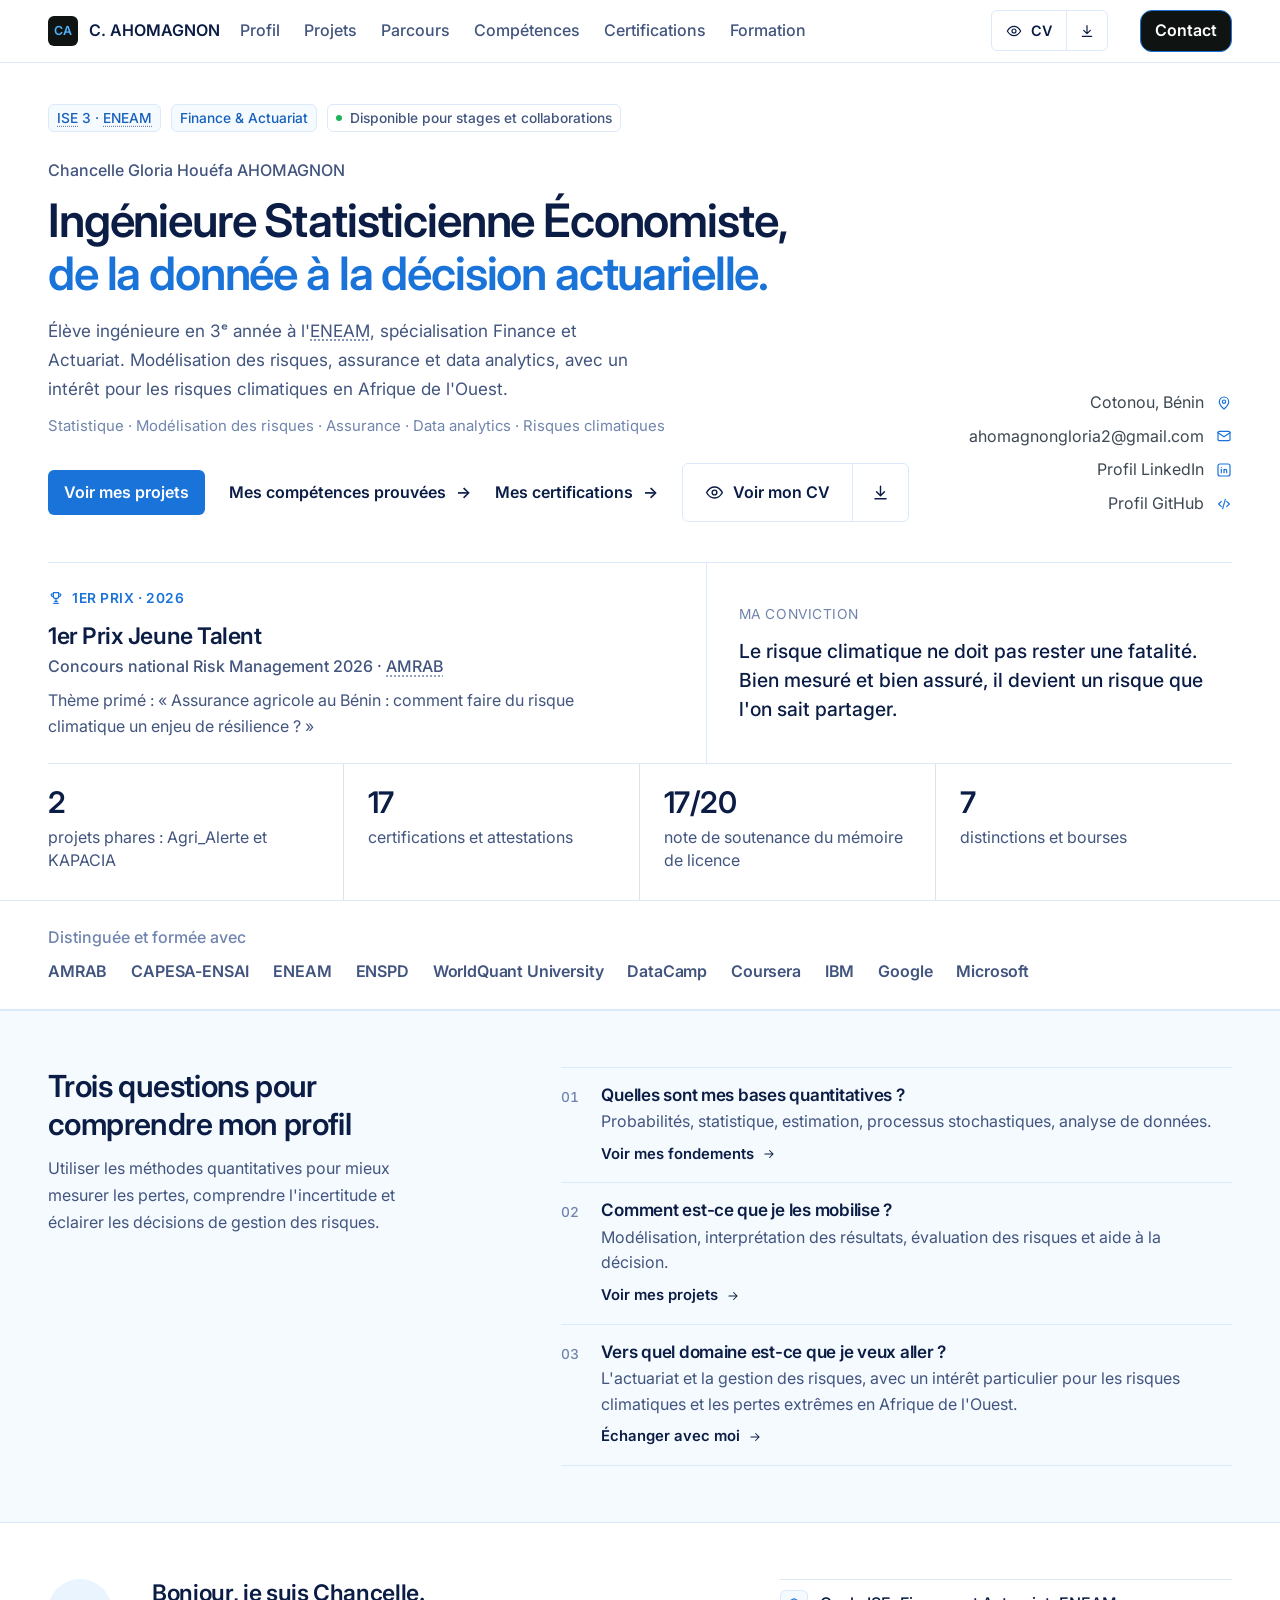
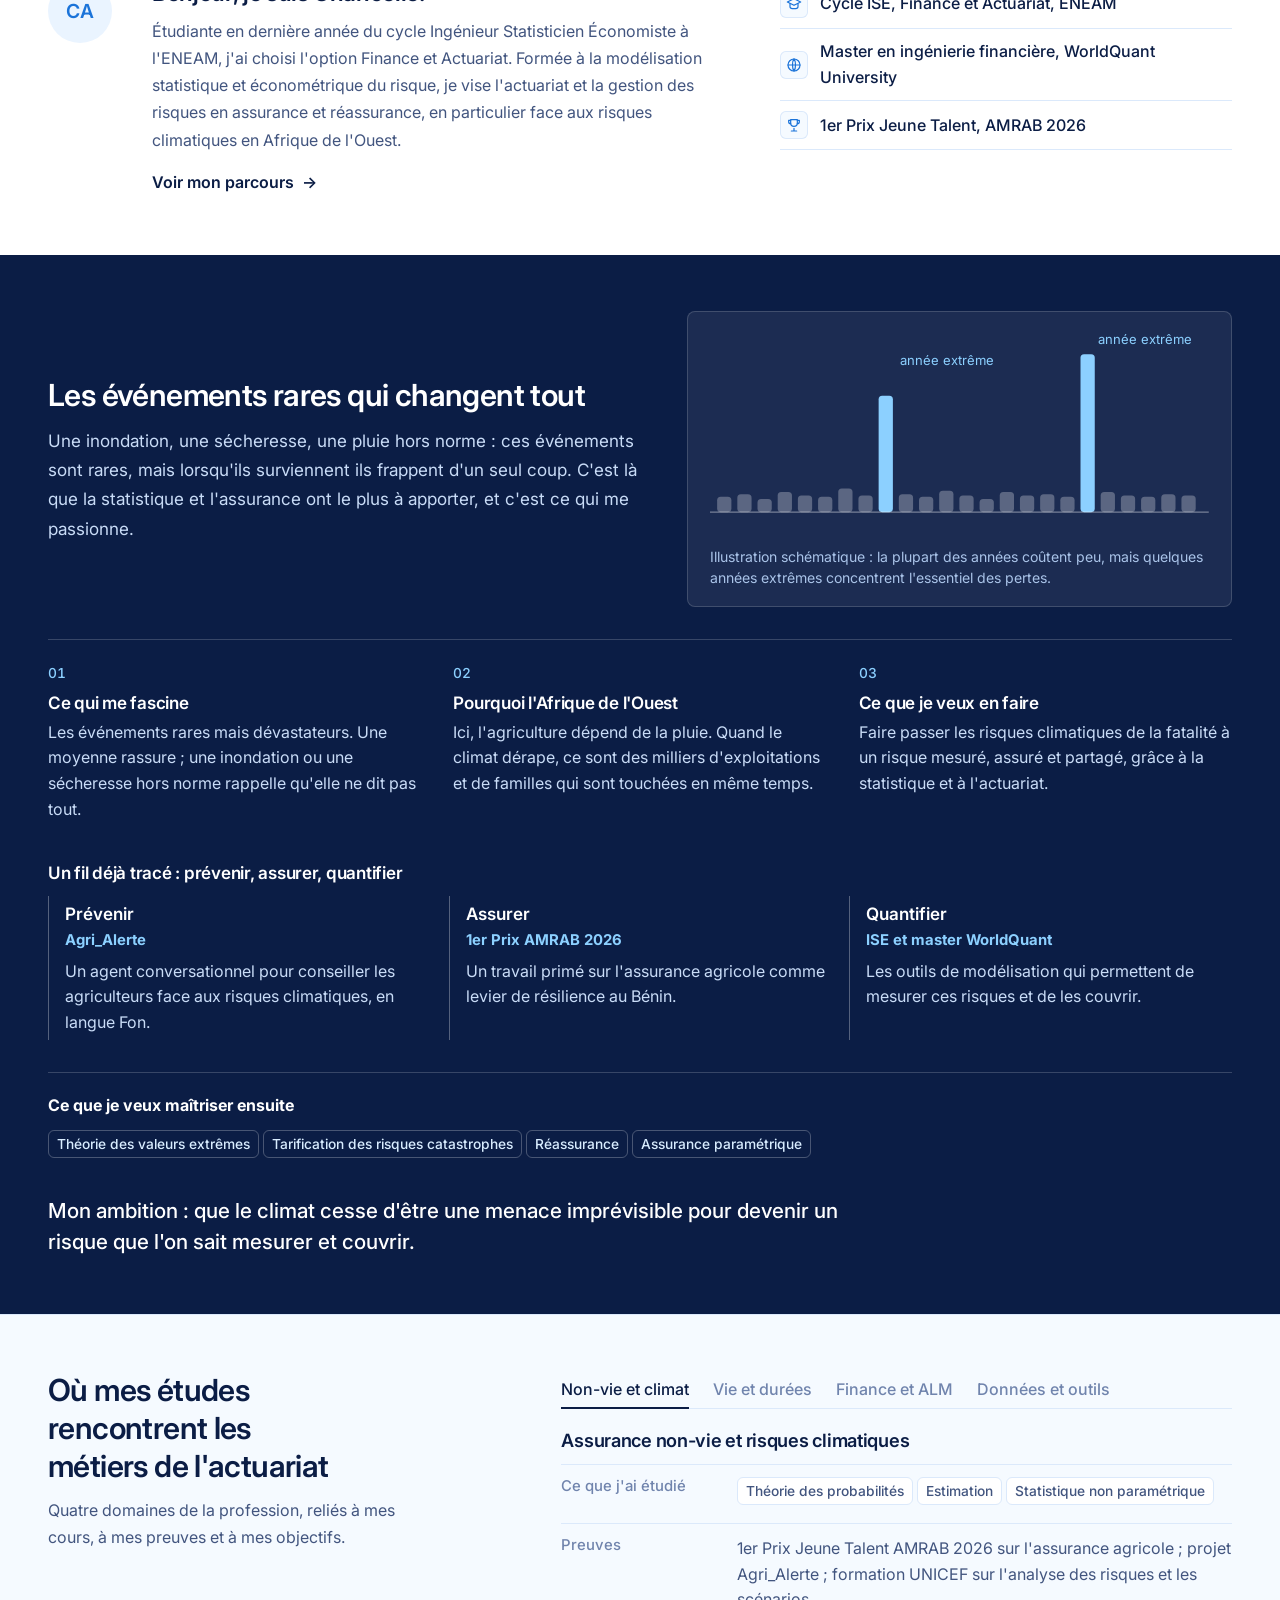
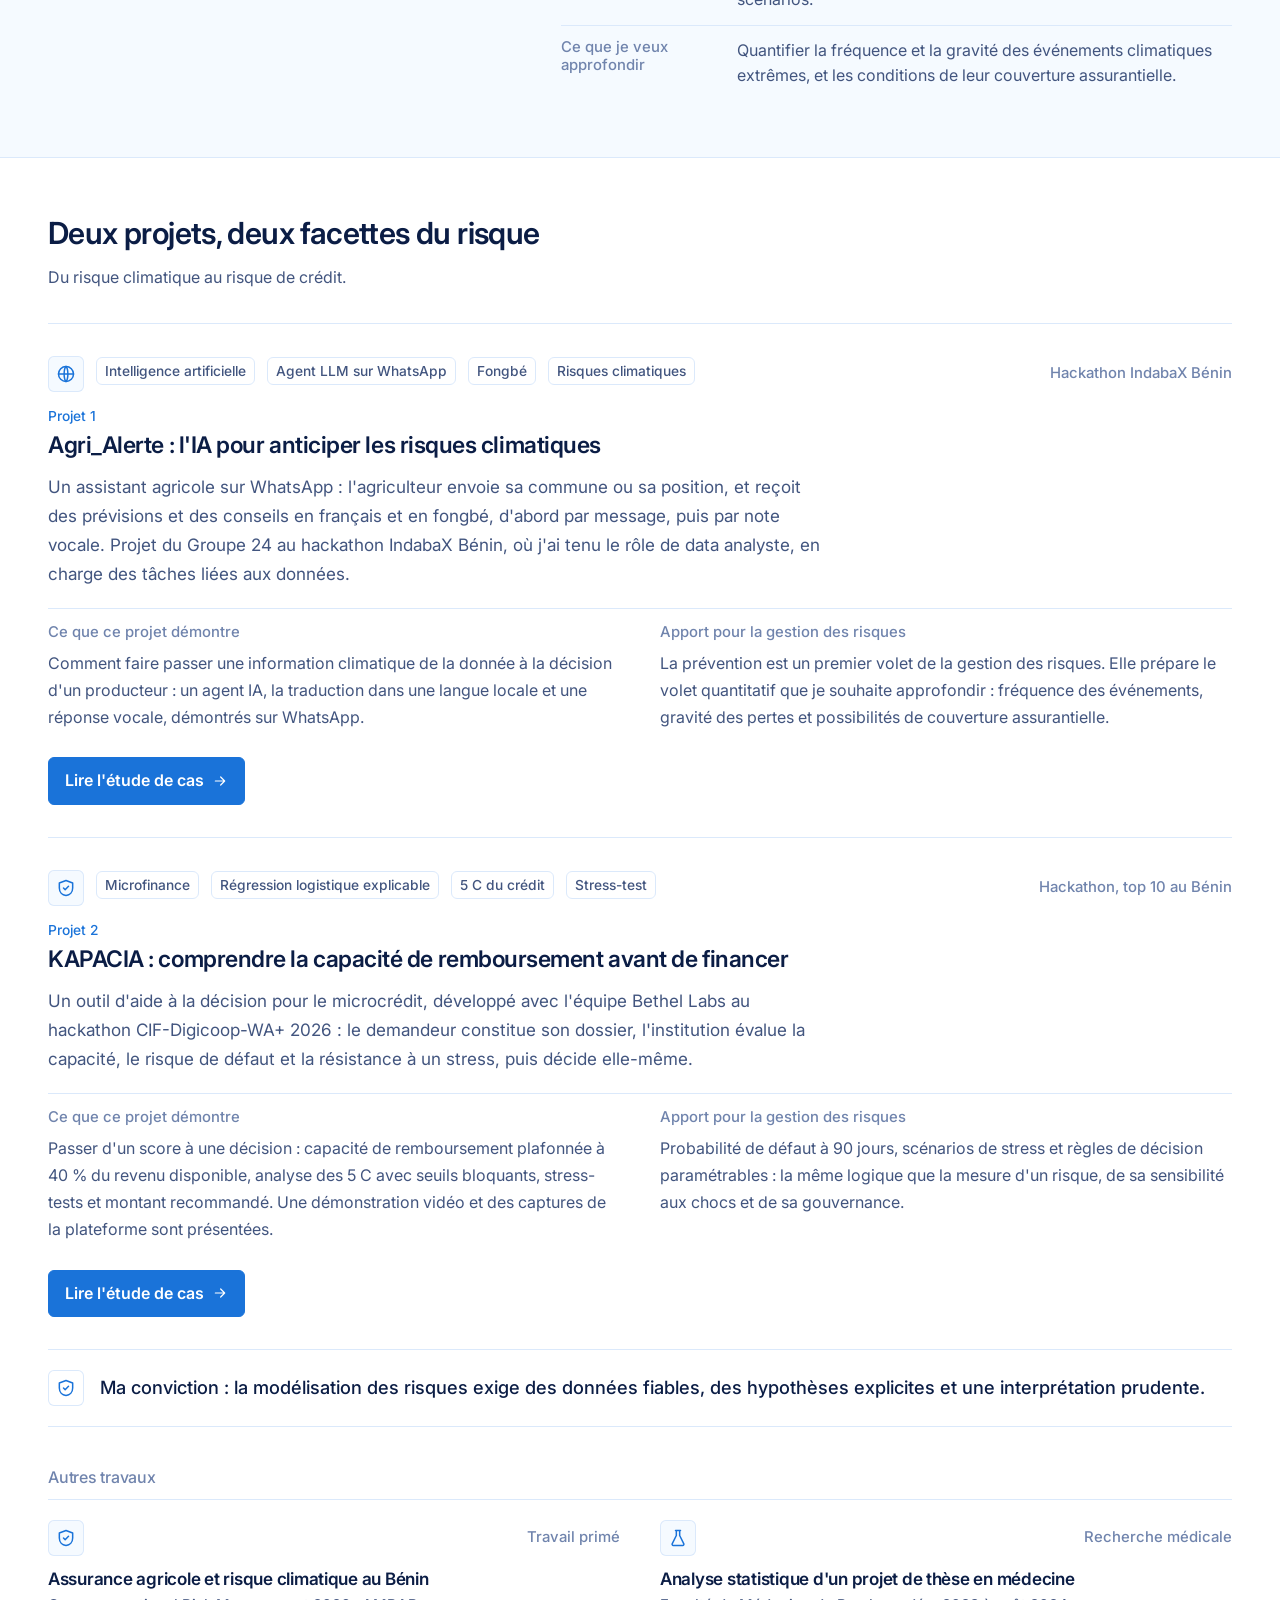
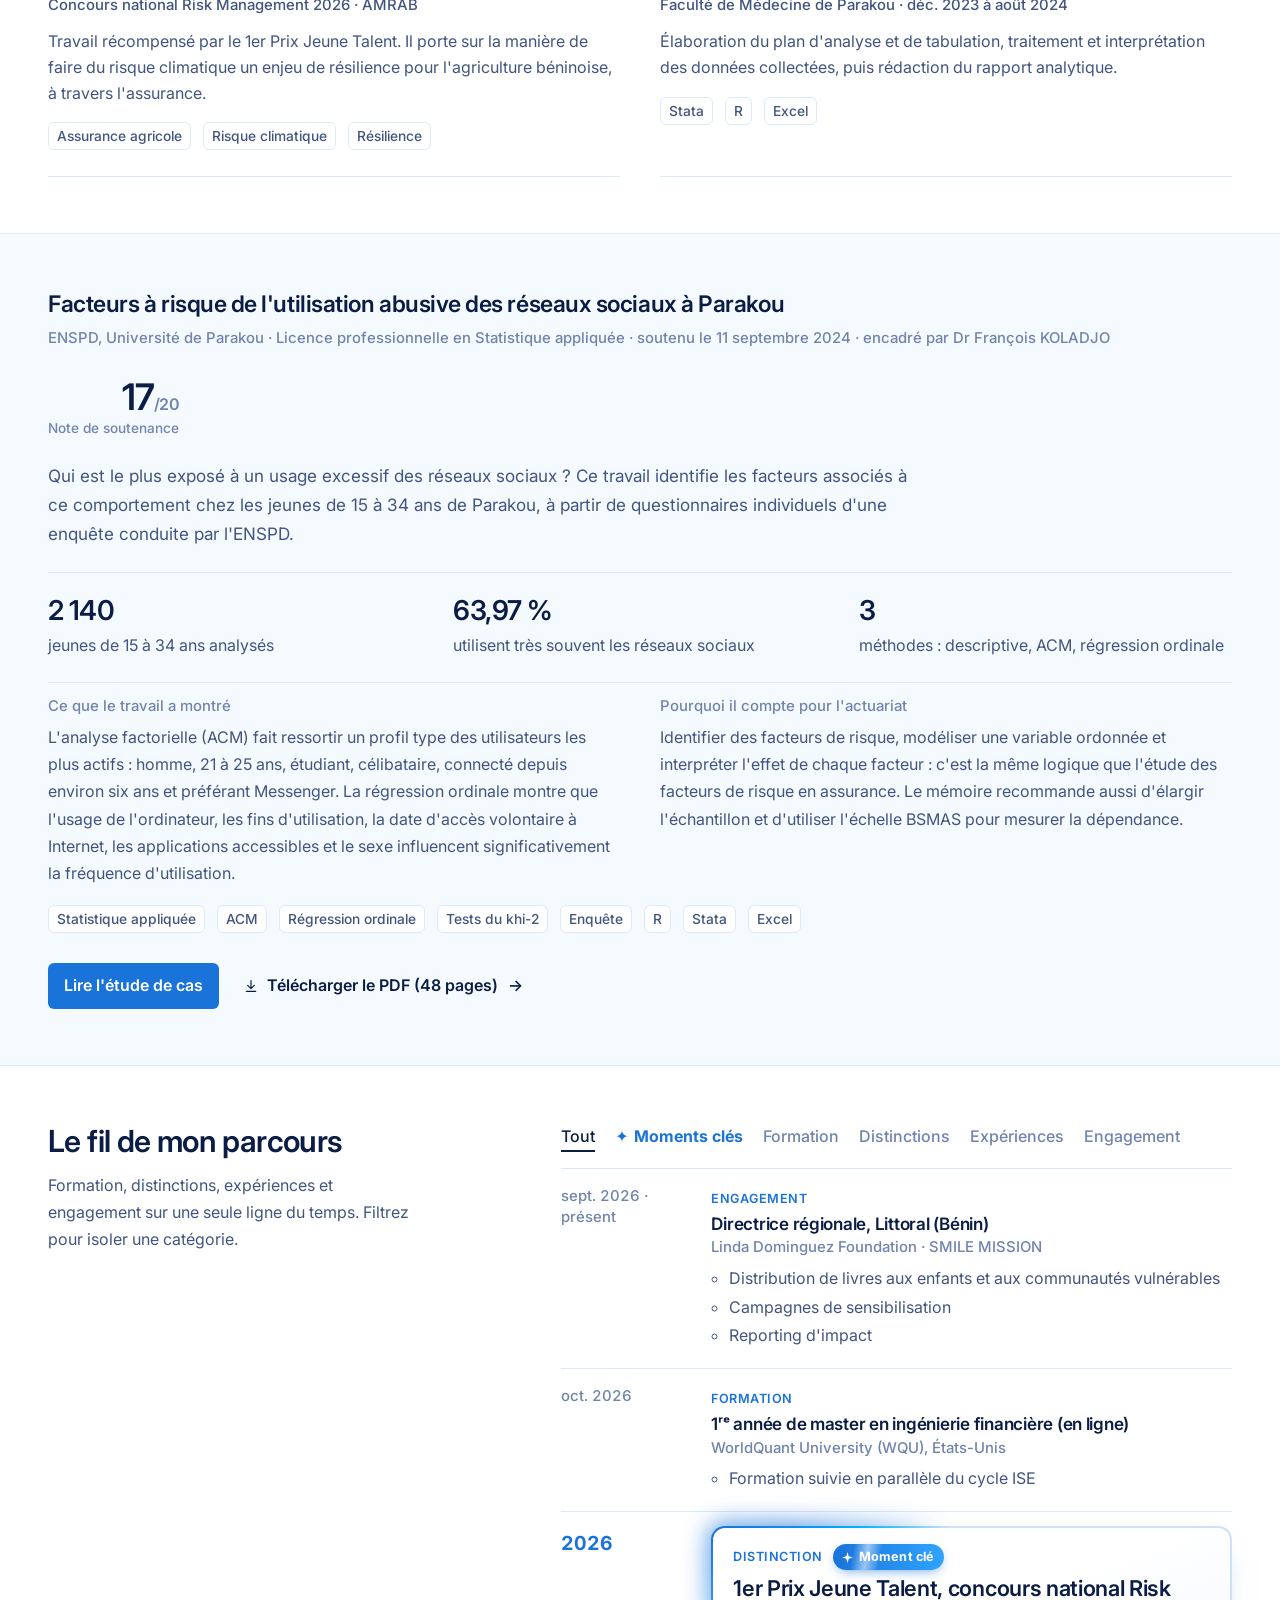
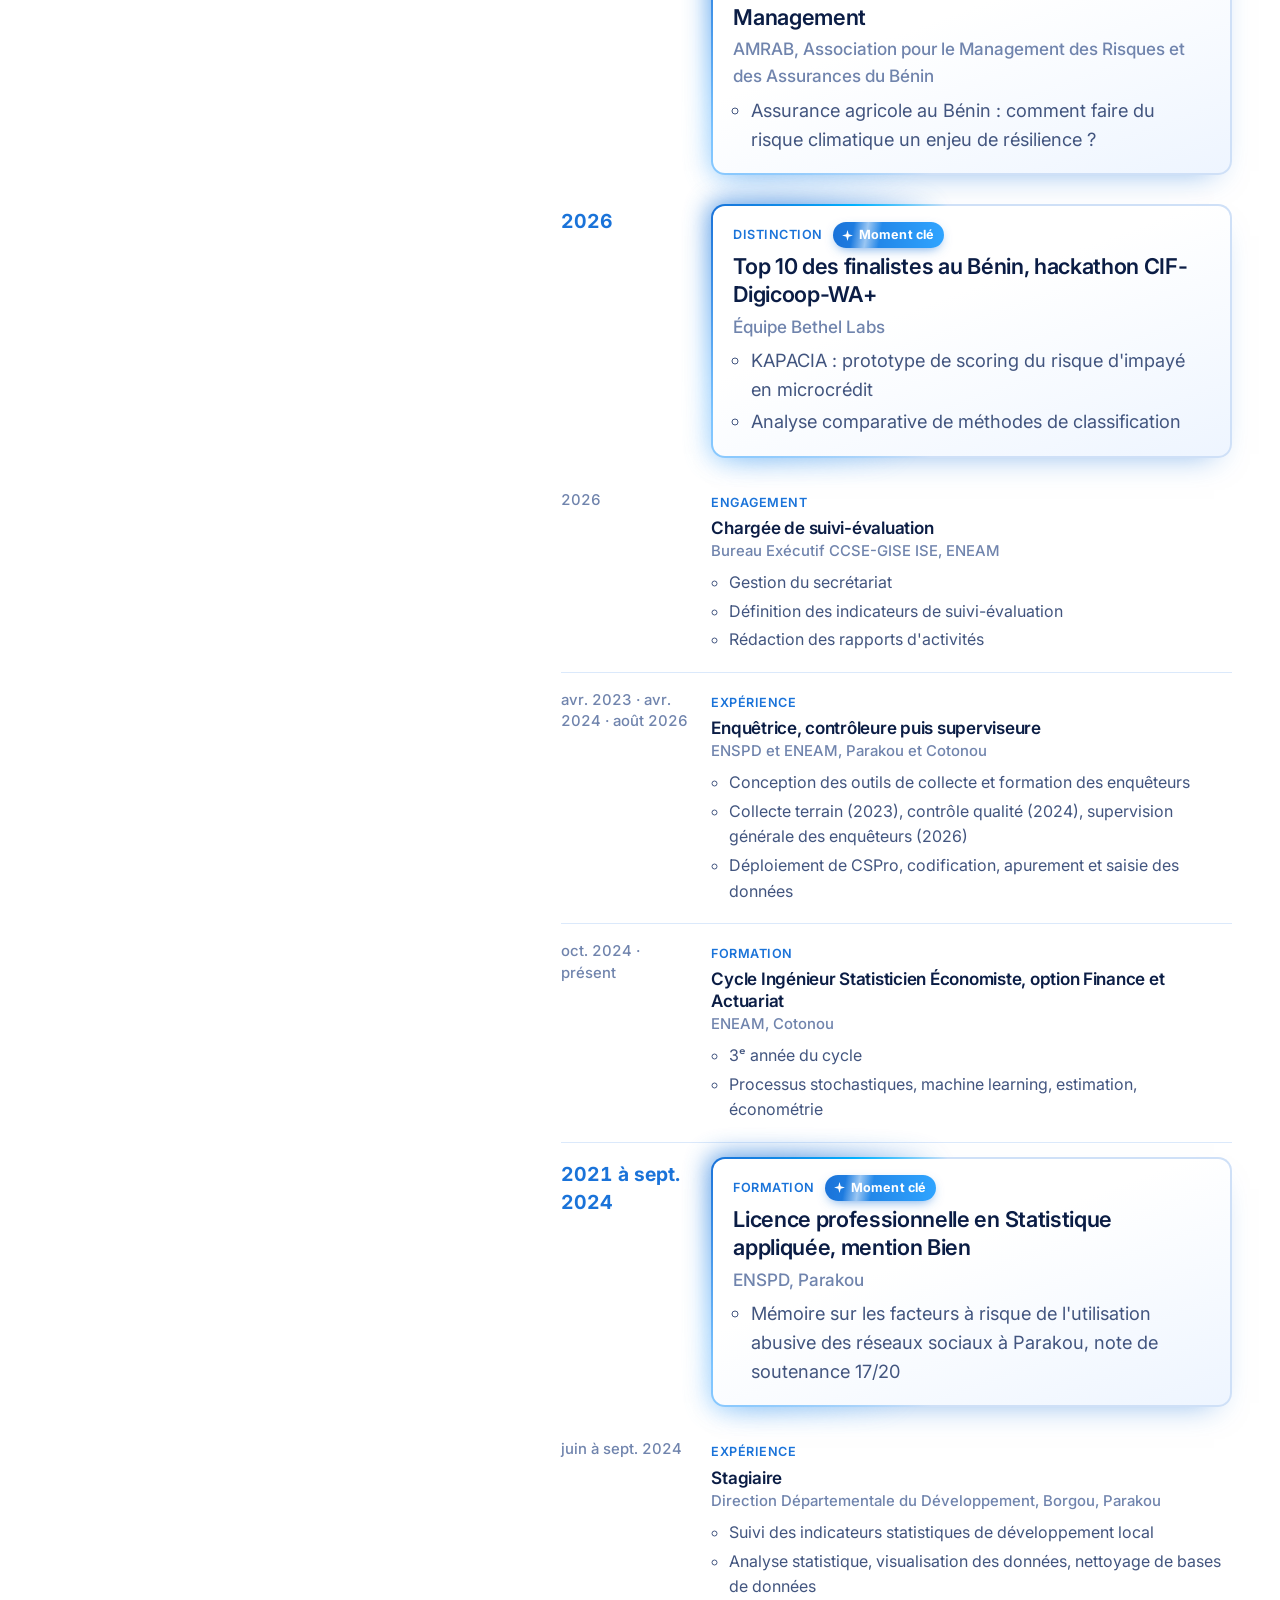
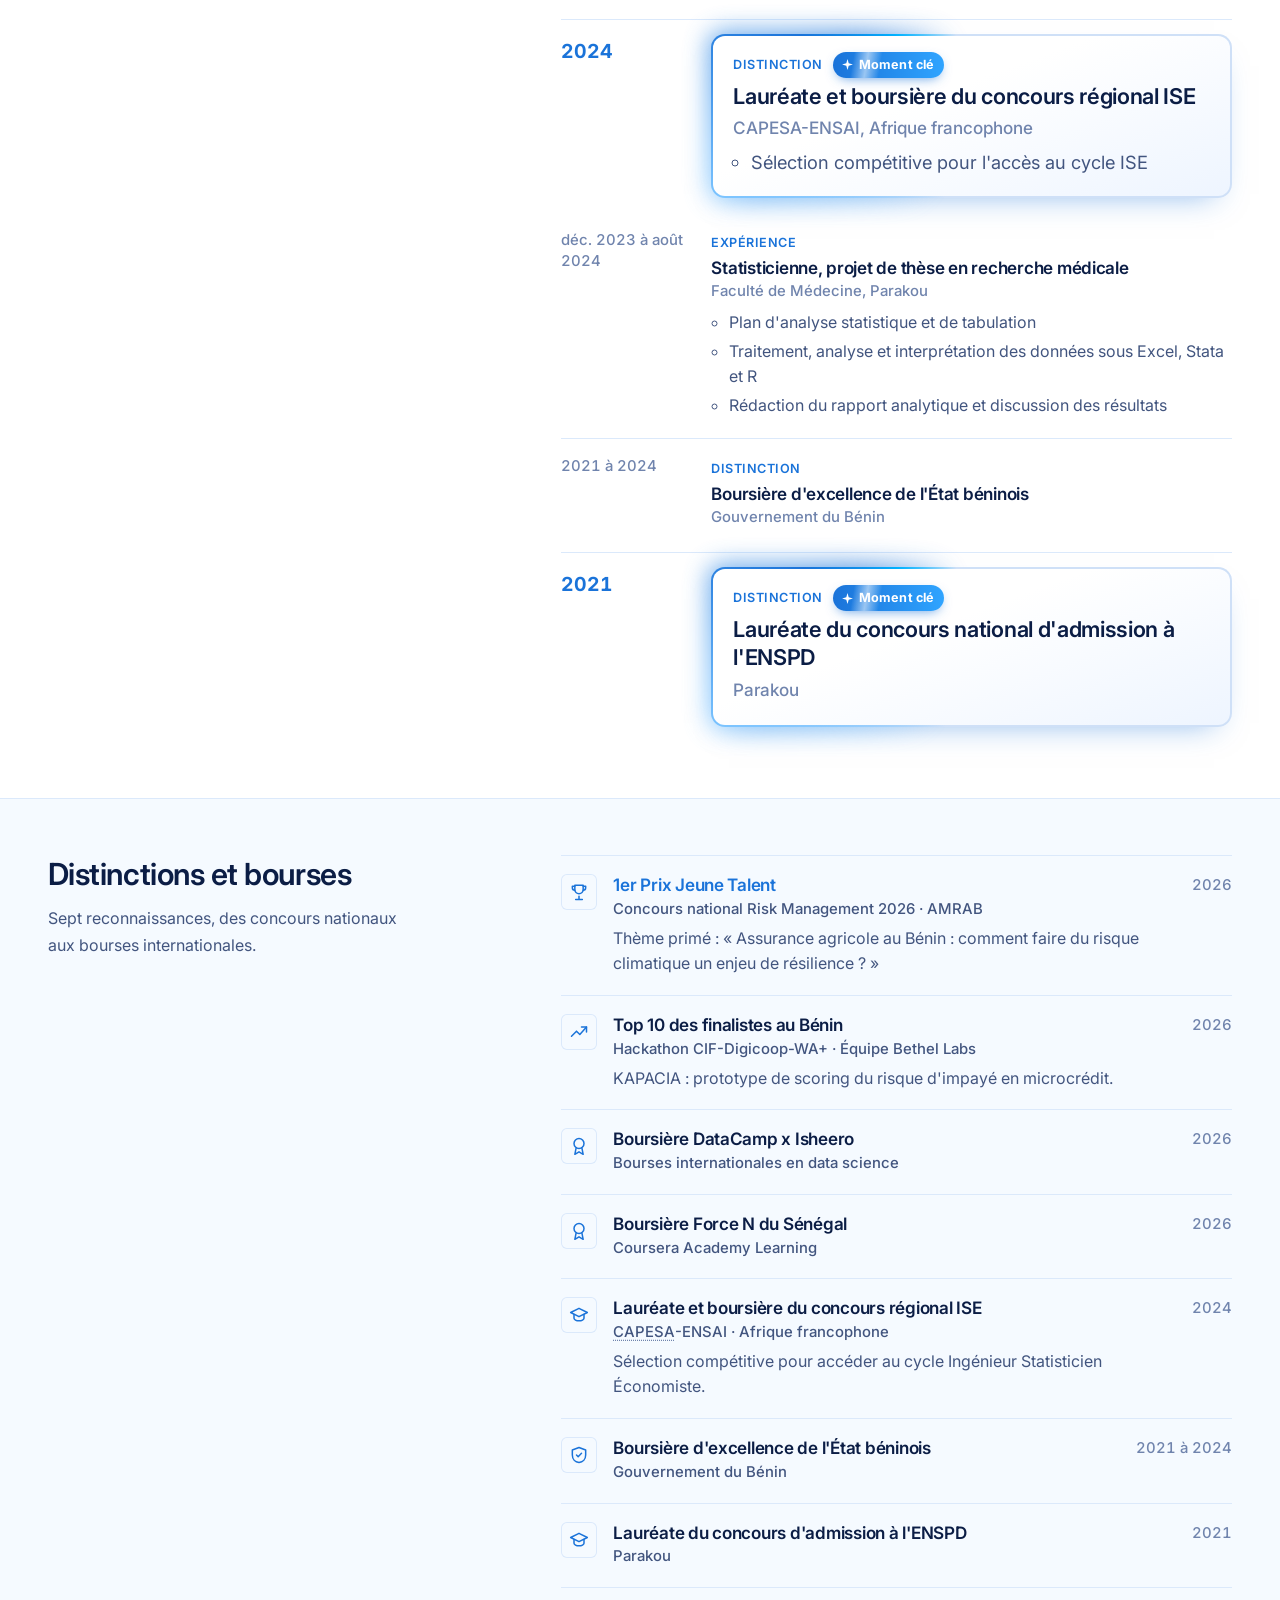
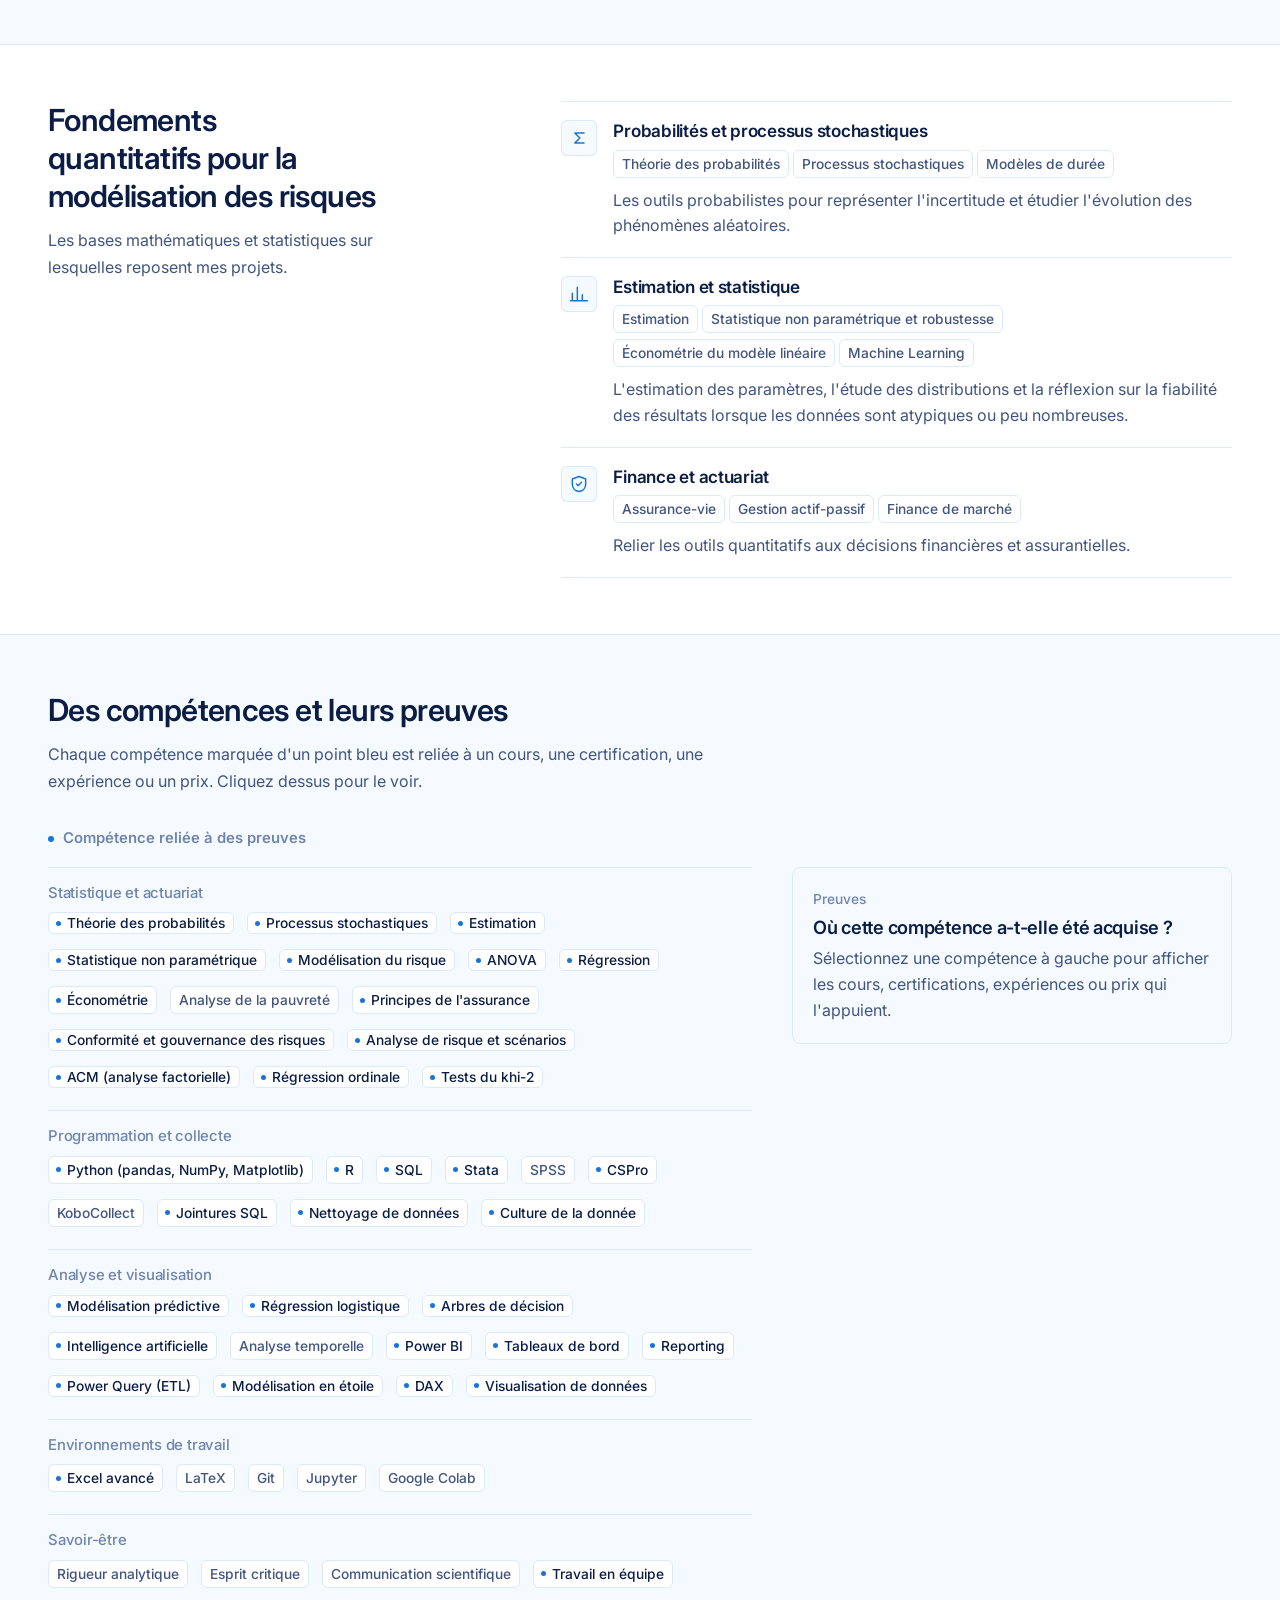
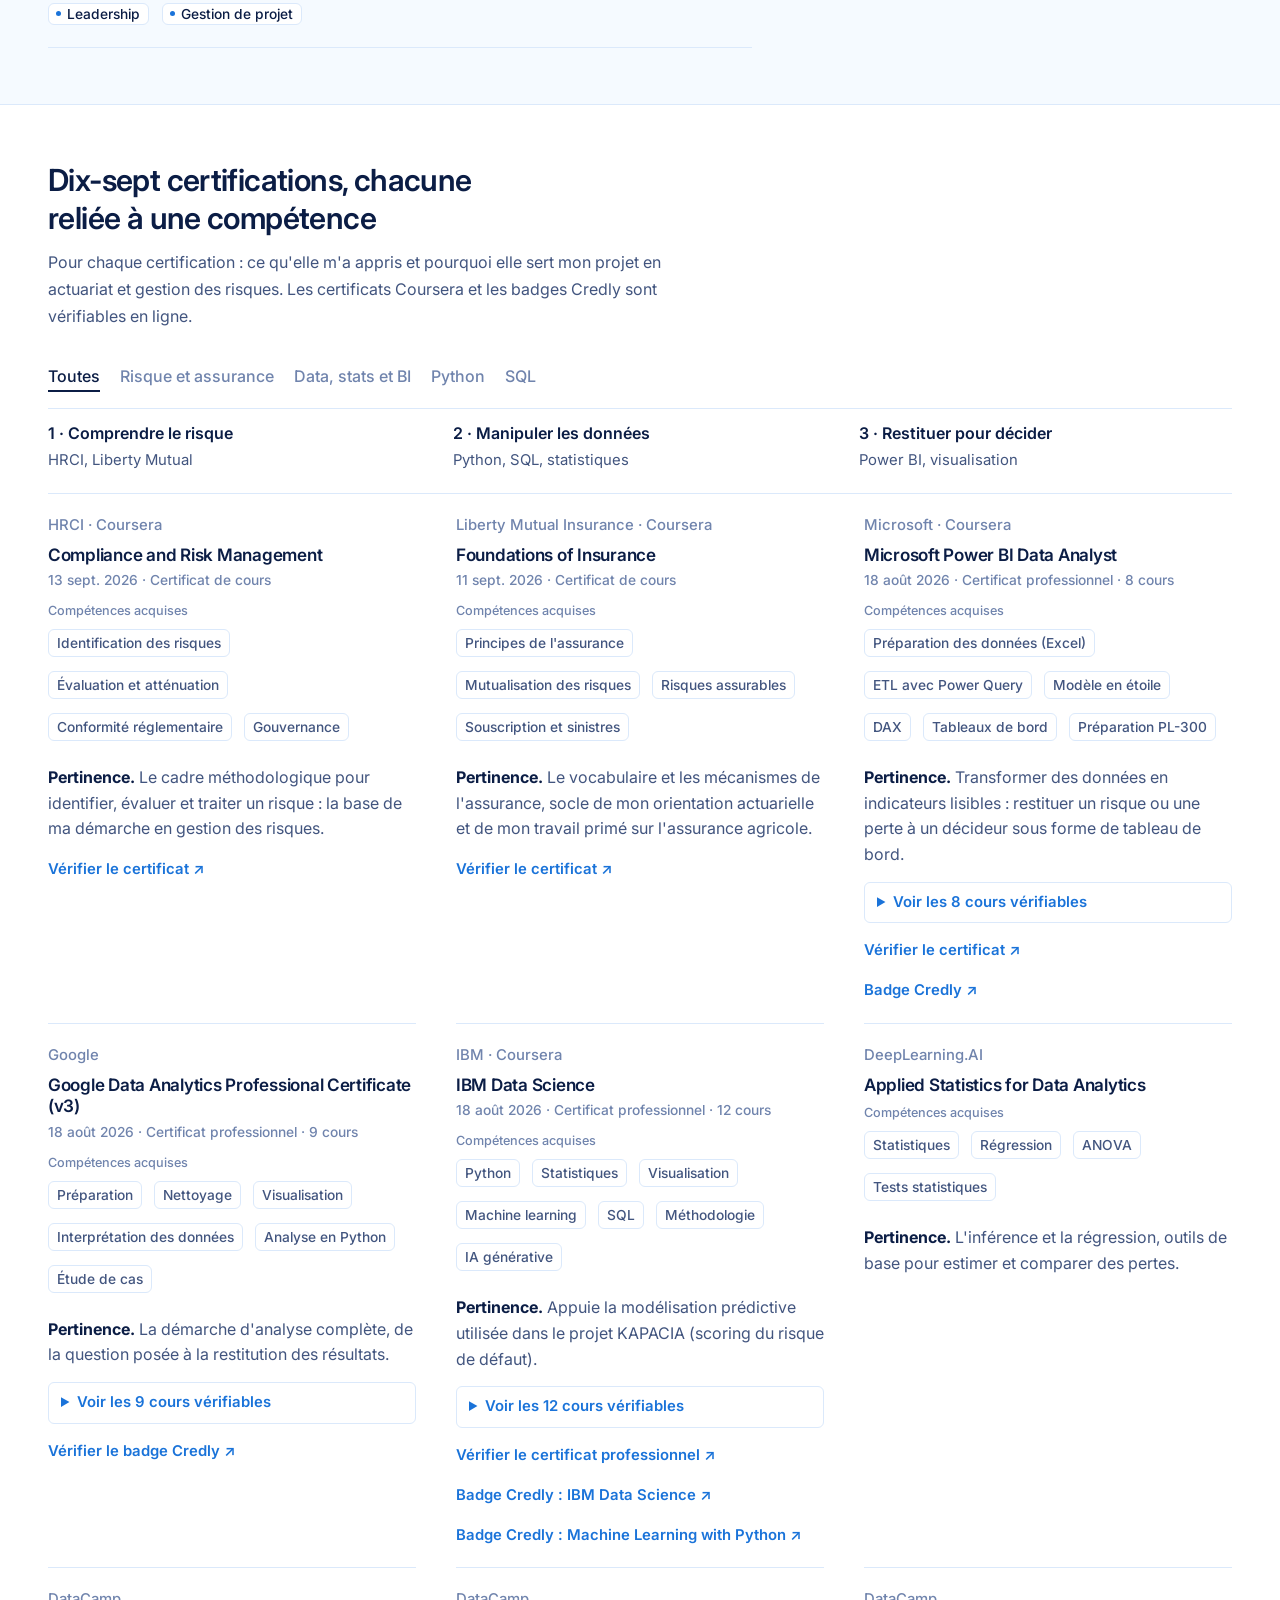
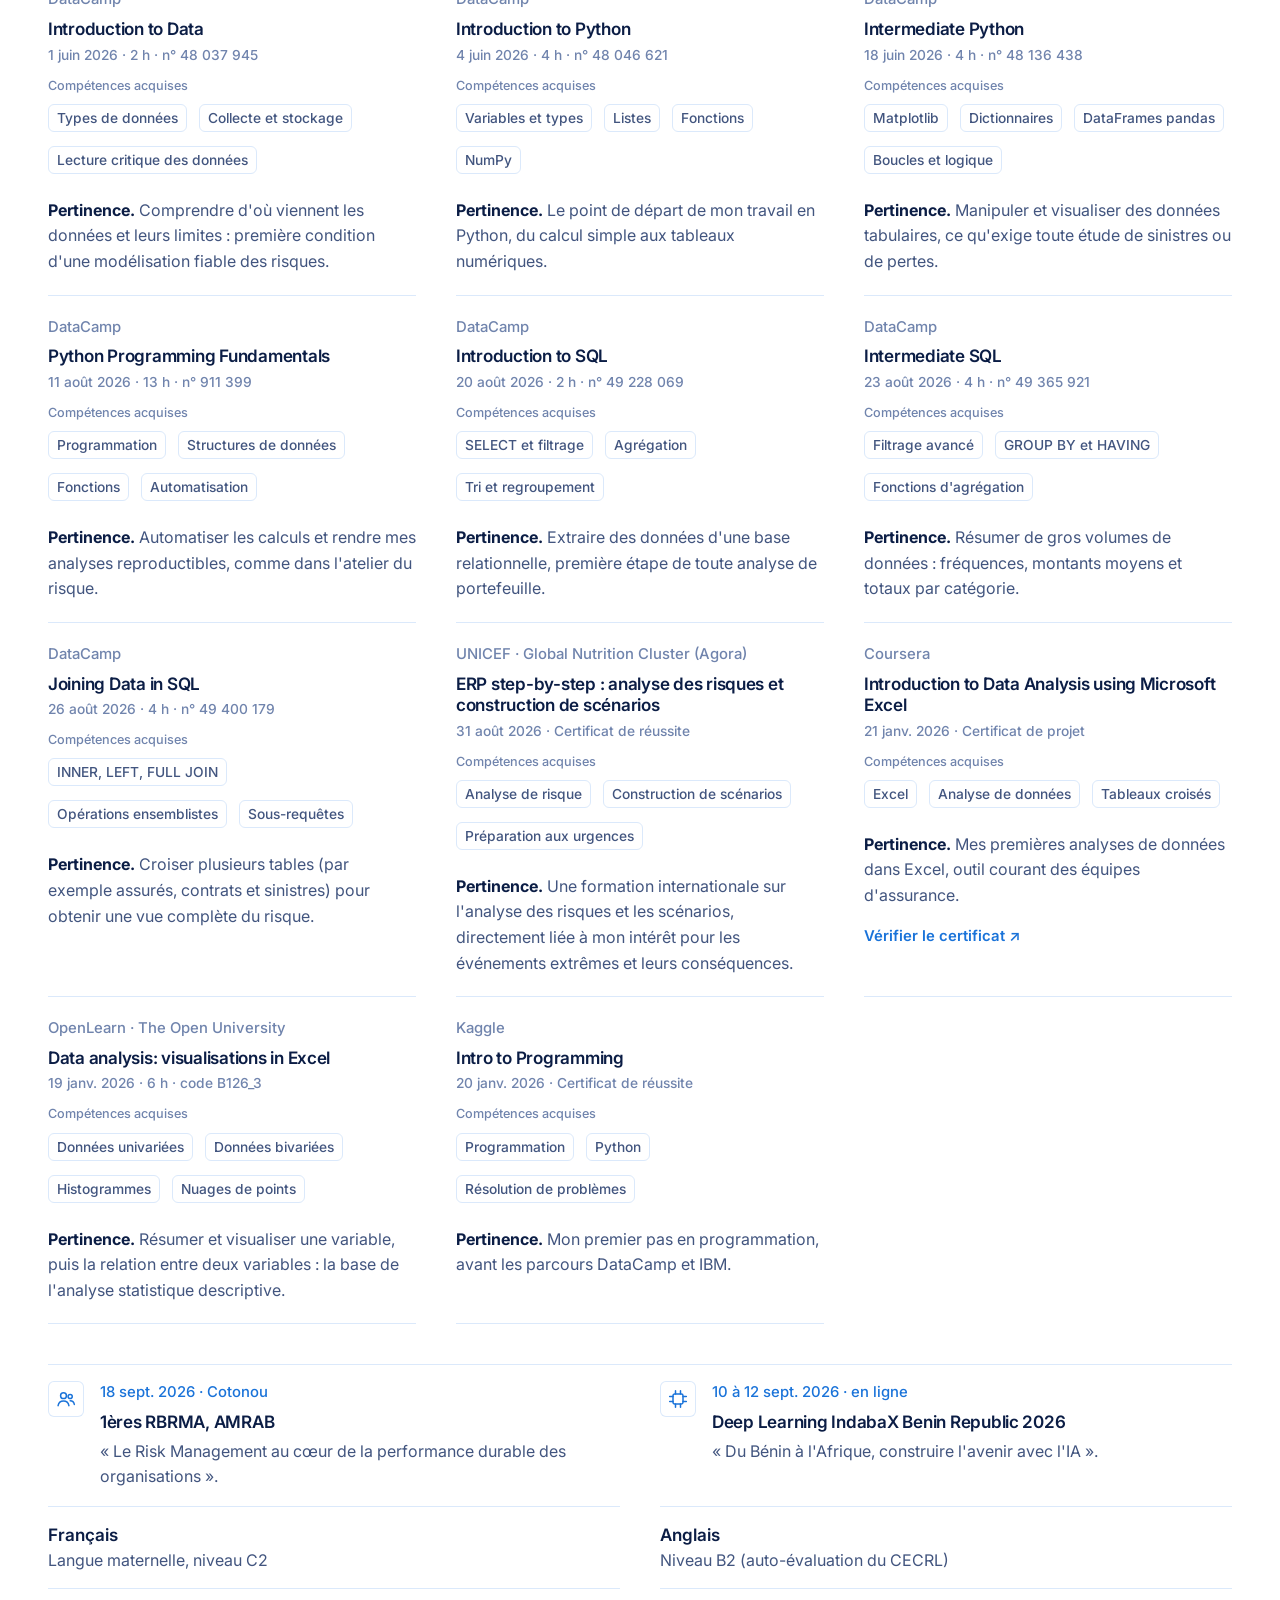
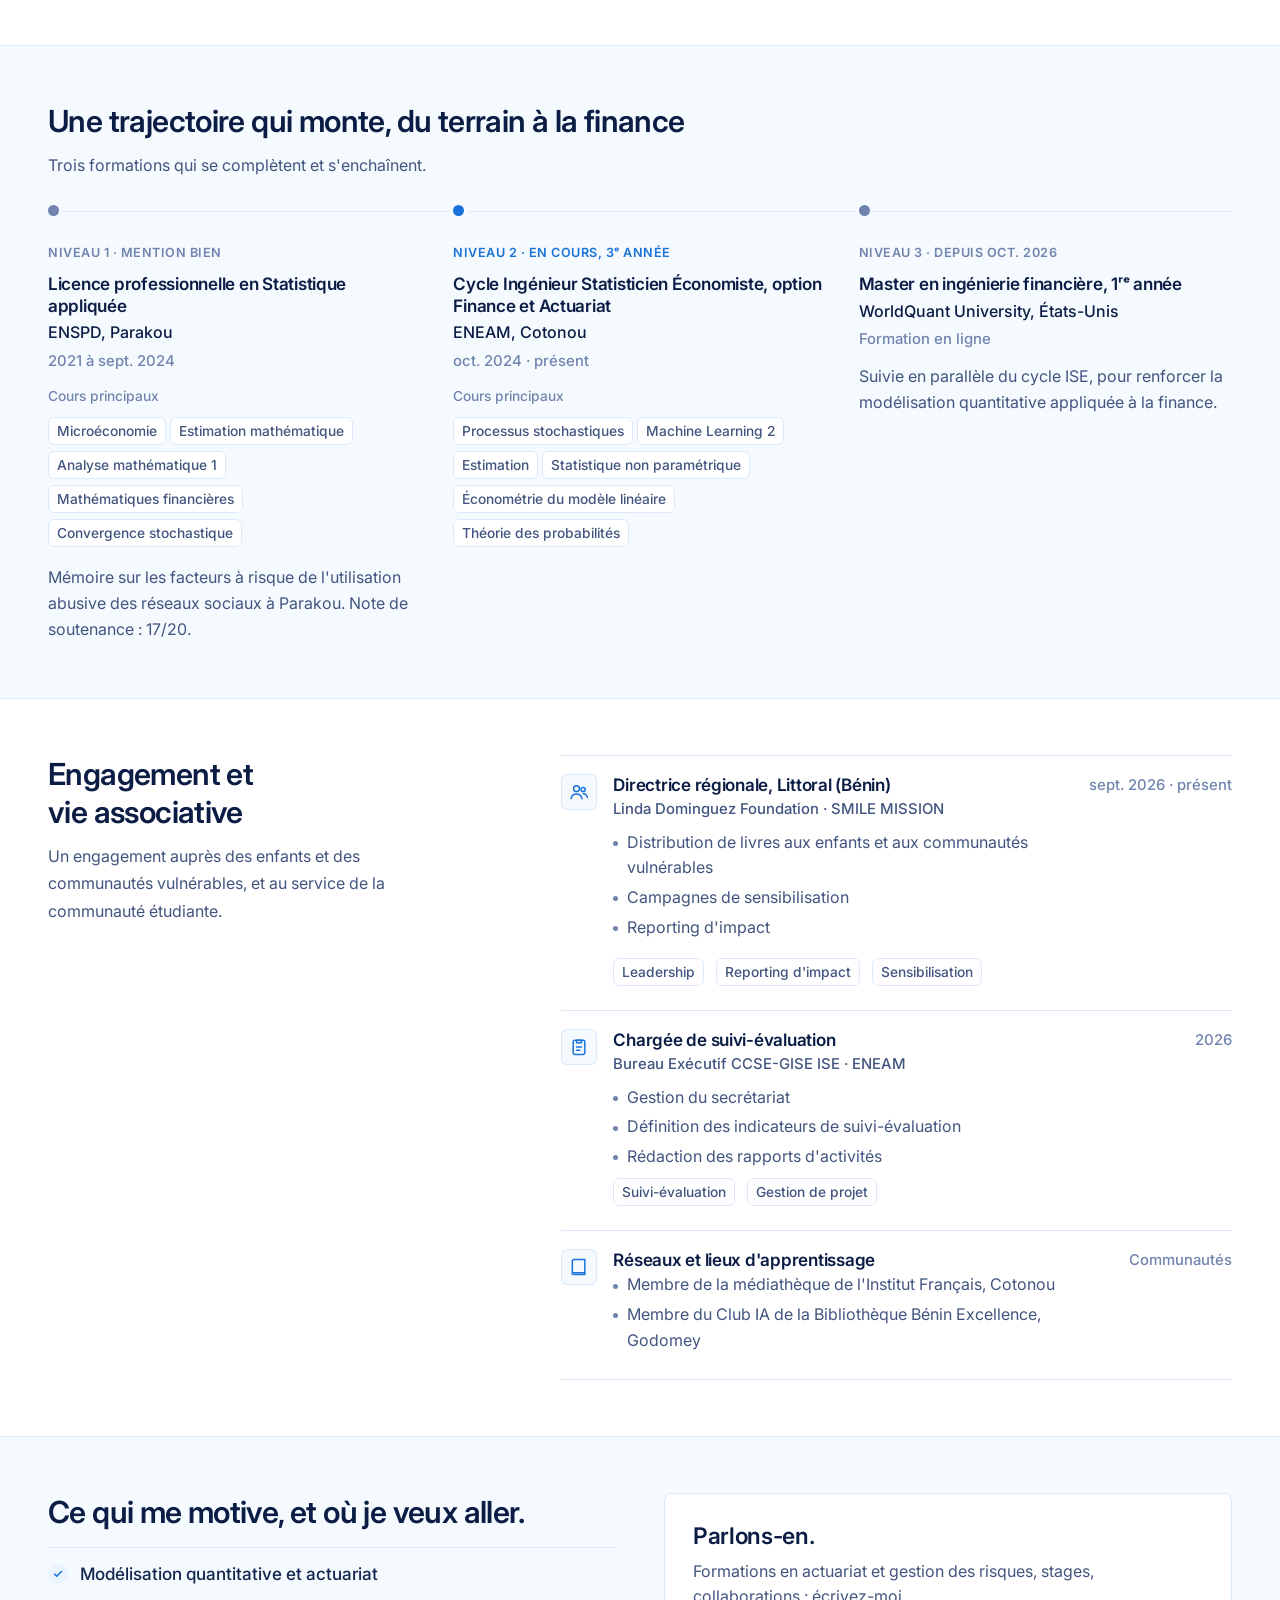
==== commit 47016e55: "Retour à la version sobre (la refonte flashy reste sur sa branche) Co-Authored-By: Claude Opus 5.5 <" ====
--- a/index.html
+++ b/index.html
@@ -5,578 +5,893 @@
 <meta name="viewport" content="width=device-width, initial-scale=1.0">
 <title>Chancelle AHOMAGNON · Statistique, actuariat et gestion des risques</title>
 <meta name="description" content="Portfolio de Chancelle Gloria Houéfa AHOMAGNON, élève ingénieure statisticienne économiste (ENEAM), option Finance et Actuariat : de la modélisation statistique à la décision face aux risques.">
-<meta name="theme-color" content="#060f26">
+<meta name="theme-color" content="#1a73d9">
 <meta property="og:type" content="website">
 <meta property="og:title" content="Chancelle AHOMAGNON · Statistique, actuariat et gestion des risques">
 <meta property="og:description" content="Distinctions, parcours, projets et compétences d'une élève ingénieure statisticienne économiste, option Finance et Actuariat.">
 <link rel="icon" href="data:image/svg+xml,%3Csvg%20xmlns='http://www.w3.org/2000/svg'%20viewBox='0%200%2032%2032'%3E%3Crect%20width='32'%20height='32'%20rx='7'%20fill='%231a73d9'/%3E%3Ctext%20x='16'%20y='23'%20text-anchor='middle'%20font-family='Segoe%20UI,system-ui,sans-serif'%20font-weight='600'%20font-size='20'%20fill='%23fff'%3EC%3C/text%3E%3C/svg%3E">
 <link rel="preconnect" href="https://fonts.googleapis.com">
 <link rel="preconnect" href="https://fonts.gstatic.com" crossorigin>
-<link href="https://fonts.googleapis.com/css2?family=Bricolage+Grotesque:opsz,wght@12..96,400..800&family=Hanken+Grotesk:wght@400..700&family=Instrument+Serif:ital@0;1&family=JetBrains+Mono:wght@400;500&display=swap" rel="stylesheet">
-<link rel="stylesheet" href="style.css">
-<script>(function(d){var h=d.documentElement;h.classList.add('js');try{if(!window.matchMedia('(prefers-reduced-motion: reduce)').matches)h.classList.add('motion');}catch(e){}setTimeout(function(){if(!window.__site)h.classList.remove('motion','js');},4000);})(document);</script>
-<script src="https://cdnjs.cloudflare.com/ajax/libs/gsap/3.12.5/gsap.min.js" defer></script>
-<script src="https://cdnjs.cloudflare.com/ajax/libs/gsap/3.12.5/ScrollTrigger.min.js" defer></script>
-<script src="https://cdn.jsdelivr.net/npm/lenis@1.1.13/dist/lenis.min.js" defer></script>
-<script src="main.js" defer></script>
+<link href="https://fonts.googleapis.com/css2?family=Inter:wght@400..700&family=Source+Serif+4:wght@500..800&display=swap" rel="stylesheet">
+<style>
+:root{
+  --navy:#0b1d45;--ink:#12254d;--ink2:#42557f;--ink3:#7084ad;
+  --primary:#1a73d9;--primary-d:#1560bd;--sky:#4db3ff;--sky2:#8cd0ff;--sky3:#c9e6ff;
+  --pale:#eaf4ff;--pale2:#f5faff;--line:#dbe9fb;--white:#fff;
+  --maxw:1180px;--font-heading:'Source Serif 4',Georgia,'Times New Roman',serif;--font-body:'Inter',system-ui,-apple-system,'Segoe UI',Roboto,sans-serif;--font-mono:ui-monospace,SFMono-Regular,Menlo,Consolas,monospace;--r:26px;--shadow:0 26px 60px -34px rgba(20,90,190,.45);
+}
+*{box-sizing:border-box;margin:0;padding:0;}
+html{scroll-behavior:smooth;scroll-padding-top:90px;}
+body{font-family:var(--font-body);font-size:17px;line-height:1.65;color:var(--ink);background:var(--white);-webkit-font-smoothing:antialiased;overflow-x:hidden;}
+h1,h2,h3,h4{font-family:var(--font-heading);letter-spacing:-.025em;line-height:1.14;font-weight:800;color:var(--navy);}
+a{color:inherit;text-decoration:none;}
+button{font-family:inherit;cursor:pointer;}
+svg{display:block;max-width:100%;}
+:focus-visible{outline:3px solid var(--sky);outline-offset:3px;border-radius:10px;}
+.wrap{max-width:var(--maxw);margin:0 auto;padding:0 32px;}
+@media(max-width:640px){.wrap{padding:0 20px;}}
+section{padding:96px 0;position:relative;}
+@media(max-width:720px){section{padding:64px 0;}}
+.skip{position:absolute;left:-999px;top:8px;background:#fff;padding:10px 16px;border-radius:10px;z-index:500;}
+.skip:focus{left:12px;}
+.progress{position:fixed;top:0;left:0;height:3px;width:0;background:linear-gradient(90deg,var(--primary),var(--sky));z-index:400;}
+.bubble{width:52px;height:52px;border-radius:50%;background:var(--pale);color:var(--primary);display:grid;place-items:center;flex:0 0 auto;}
+.bubble svg{width:24px;height:24px;}
+
+.eyebrow{font-weight:700;font-size:.98rem;color:var(--primary);margin-bottom:10px;letter-spacing:.01em;}
+.sec-head{max-width:700px;margin:0 auto 52px;text-align:center;}
+.sec-head h2{font-size:clamp(2rem,4vw,2.9rem);}
+.sec-head p{margin-top:16px;color:var(--ink2);font-size:1.12rem;}
+.squig{width:96px;height:12px;color:var(--sky);margin:12px auto 0;}
+
+.cf{position:absolute;pointer-events:none;z-index:0;}
+.cf.leaf{width:30px;height:30px;border-radius:100% 0 100% 0;}
+.cf.half{width:34px;height:17px;border-radius:34px 34px 0 0;}
+.cf.oval{width:22px;height:11px;border-radius:50%;}
+.cf.ring{width:44px;height:44px;border-radius:50%;border:5px solid var(--sky3);}
+
+.nav{position:fixed;top:0;left:0;right:0;z-index:300;background:rgba(255,255,255,.86);backdrop-filter:blur(14px);border-bottom:1px solid var(--line);}
+.nav-in{max-width:var(--maxw);margin:0 auto;padding:13px 32px;display:flex;align-items:center;justify-content:space-between;gap:20px;}
+.brand{display:flex;align-items:center;gap:11px;white-space:nowrap;font-family:var(--font-heading);font-weight:800;font-size:1.05rem;color:var(--navy);}
+.mark{width:38px;height:38px;border-radius:50%;background:linear-gradient(135deg,var(--primary),var(--sky));display:grid;place-items:center;color:#fff;font-size:.82rem;letter-spacing:.02em;}
+.nav-links{display:flex;gap:24px;font-size:.95rem;font-weight:600;color:var(--ink2);white-space:nowrap;}
+.nav-links a{position:relative;padding:4px 0;transition:color .2s;}
+.nav-links a::after{content:"";position:absolute;left:0;bottom:-2px;height:2px;width:0;background:var(--primary);border-radius:2px;transition:width .25s;}
+.nav-links a:hover,.nav-links a.on{color:var(--primary);}
+.nav-links a:hover::after,.nav-links a.on::after{width:100%;}
+.btn{display:inline-flex;align-items:center;gap:10px;padding:15px 30px;border-radius:100px;font-weight:700;font-size:1rem;border:2px solid transparent;transition:all .22s;}
+.btn-main{background:var(--primary);color:#fff;box-shadow:0 14px 28px -14px rgba(26,115,217,.8);}
+.btn-main:hover{background:var(--primary-d);transform:translateY(-2px);box-shadow:0 18px 34px -14px rgba(26,115,217,.9);}
+.btn-white{background:#fff;color:var(--primary);}
+.btn-white:hover{transform:translateY(-2px);box-shadow:0 16px 30px -14px rgba(0,0,0,.4);}
+.nav .btn{padding:11px 24px;font-size:.94rem;white-space:nowrap;}
+.burger{display:none;background:none;border:none;font-size:1.5rem;color:var(--navy);}
+@media(max-width:1020px){
+  .burger{display:block;}
+  .nav-links{position:fixed;top:64px;left:0;right:0;background:#fff;flex-direction:column;gap:0;padding:8px 32px 20px;border-bottom:1px solid var(--line);transform:translateY(-130%);transition:transform .3s;}
+  .nav-links.open{transform:translateY(0);}
+  .nav-links a{padding:13px 0;border-bottom:1px solid var(--pale);}
+  .nav .btn{display:none;}
+}
+
+.hero{padding:136px 0 76px;background:linear-gradient(180deg,#fff 0%,var(--pale2) 100%);overflow:hidden;}
+.hero-grid{display:grid;grid-template-columns:1fr 1.02fr;gap:50px;align-items:center;position:relative;z-index:2;}
+.hero-grid>*{min-width:0;}
+@media(max-width:980px){.hero-grid{grid-template-columns:minmax(0,1fr);gap:56px;}}
+.hero h1{font-size:clamp(2.6rem,5.4vw,4.2rem);line-height:1.05;margin-bottom:22px;}
+.hero h1 em{font-style:normal;color:var(--primary);}
+.hero .lead{font-size:1.18rem;color:var(--ink2);max-width:540px;margin-bottom:32px;}
+.hero .lead b{color:var(--navy);}
+.cta-row{display:flex;flex-wrap:wrap;gap:16px;align-items:center;margin-bottom:34px;}
+@keyframes float{0%,100%{transform:translateY(0);}50%{transform:translateY(-9px);}}
+@media(max-width:1100px){.fl.a{left:-8px;}}
+@media(max-width:760px){.fl{display:none;}.hero-visual{padding:0;}.hero-visual::before{inset:-4% -4% -4% -4%;}.pchip{white-space:normal;}.lab{padding:20px 16px 18px;}.metrics{gap:8px;}.metric{padding:10px 10px;}.metric b{font-size:1.3rem;}.slider-row{gap:10px;}.slider-row label{white-space:normal;font-size:.88rem;}.cta-row{gap:12px;}}
+
+.strip{padding:34px 0;background:var(--pale);border-block:1px solid var(--line);}
+.strip p{text-align:center;font-weight:700;color:var(--ink2);margin-bottom:16px;font-size:.98rem;}
+.strip-row{display:flex;flex-wrap:wrap;justify-content:center;gap:10px 34px;}
+.strip-row span{font-family:var(--font-heading);font-weight:800;font-size:1.08rem;color:#4a6396;letter-spacing:-.01em;}
+
+.expertise{background:#fff;overflow:hidden;}
+.exp-grid{display:grid;grid-template-columns:repeat(3,1fr);gap:20px;position:relative;z-index:2;}
+@media(max-width:940px){.exp-grid{grid-template-columns:repeat(2,1fr);}}
+@media(max-width:600px){.exp-grid{grid-template-columns:1fr;}}
+.exp{background:#fff;border:1px solid var(--line);border-radius:var(--r);padding:30px 28px 26px;display:flex;flex-direction:column;transition:transform .25s,box-shadow .25s,border-color .25s;}
+.exp:hover{transform:translateY(-6px);box-shadow:var(--shadow);border-color:var(--sky);}
+.exp .bubble{margin-bottom:18px;width:60px;height:60px;}
+.exp h3{font-size:1.3rem;margin-bottom:10px;}
+.exp p{color:var(--ink2);font-size:1.02rem;margin-bottom:16px;}
+.more{margin-top:auto;display:inline-flex;align-items:center;gap:8px;font-weight:700;color:var(--primary);font-size:.96rem;}
+.more svg{width:18px;height:18px;transition:transform .2s;}.exp:hover .more svg{transform:translateX(4px);}
+
+.about{padding-top:0;}
+.about-panel{background:linear-gradient(120deg,var(--primary) 0%,#3d9bf0 55%,var(--sky) 100%);border-radius:36px;padding:48px 52px;display:grid;grid-template-columns:auto 1.25fr 1fr;gap:44px;align-items:center;color:#fff;position:relative;overflow:hidden;box-shadow:0 40px 80px -44px rgba(26,115,217,.9);}
+.about-panel::after{content:"";position:absolute;right:-90px;top:-90px;width:300px;height:300px;border-radius:50%;background:rgba(255,255,255,.08);}
+@media(max-width:1000px){.about-panel{grid-template-columns:1fr;padding:38px 28px;gap:30px;}}
+.mono-ring{width:168px;height:168px;position:relative;display:grid;place-items:center;}
+.mono-ring i{position:absolute;border-radius:50%;border:2px solid rgba(255,255,255,.35);}
+.mono-ring i:nth-child(1){inset:0;}.mono-ring i:nth-child(2){inset:14px;border-color:rgba(255,255,255,.55);}
+.mono-ring b{width:104px;height:104px;border-radius:50%;background:#fff;color:var(--primary);font-family:var(--font-heading);font-size:2.1rem;font-weight:800;display:grid;place-items:center;letter-spacing:-.02em;}
+.about-panel .kick{font-weight:700;color:var(--navy);font-size:.96rem;opacity:.85;margin-bottom:6px;}
+.about-panel h2{color:#fff;font-size:clamp(1.9rem,3.4vw,2.6rem);margin-bottom:14px;}
+.about-panel p{color:#eaf4ff;font-size:1.06rem;margin-bottom:22px;}
+.hl{display:grid;gap:14px;position:relative;z-index:2;}
+.hl div{display:flex;align-items:center;gap:14px;font-weight:600;font-size:1rem;}
+.hl .bubble{width:44px;height:44px;background:rgba(255,255,255,.18);color:#fff;}
+.hl .bubble svg{width:21px;height:21px;}
+
+.palm{background:var(--pale2);}
+.bento{display:grid;grid-template-columns:repeat(4,1fr);grid-auto-rows:minmax(168px,auto);gap:18px;}
+.bt{background:#fff;border:1px solid var(--line);border-radius:var(--r);padding:26px 26px 24px;display:flex;flex-direction:column;transition:transform .25s,box-shadow .25s,border-color .25s;}
+.bt:hover{transform:translateY(-5px);box-shadow:var(--shadow);border-color:var(--sky);}
+.bt-top{display:flex;align-items:center;justify-content:space-between;margin-bottom:16px;}
+.bt-year{font-weight:700;font-size:.9rem;color:var(--ink3);background:var(--pale2);padding:4px 12px;border-radius:100px;border:1px solid var(--line);}
+.bt h3{font-size:1.2rem;margin-bottom:6px;}
+.bt-org{color:var(--primary);font-weight:700;font-size:.94rem;margin-bottom:8px;}
+.bt p{color:var(--ink2);font-size:.98rem;}
+.b1{grid-column:1/3;grid-row:1/3;}.b2{grid-column:3/5;}.b3{grid-column:3;}.b4{grid-column:4;}.b5{grid-column:1/3;}
+.bt.feature{background:linear-gradient(150deg,var(--primary),#4aa8fa);color:#fff;border:none;padding:36px 34px;justify-content:flex-end;position:relative;overflow:hidden;}
+.bt.feature::before{content:"";position:absolute;right:-60px;top:-60px;width:240px;height:240px;border-radius:50%;background:rgba(255,255,255,.1);}
+.bt.feature .bt-top{position:absolute;top:30px;left:34px;right:34px;margin:0;}
+.bt.feature .bubble{background:rgba(255,255,255,.2);color:#fff;width:64px;height:64px;}.bt.feature .bubble svg{width:30px;height:30px;}
+.bt.feature .bt-year{background:rgba(255,255,255,.2);color:#fff;border-color:transparent;}
+.bt.feature h3{color:#fff;font-size:clamp(2rem,3.4vw,2.8rem);margin-bottom:10px;}
+.bt.feature .bt-org{color:#d9edff;font-size:1.02rem;}
+.bt.feature p{color:#fff;font-size:1.08rem;max-width:460px;}
+@media(max-width:940px){
+  .bento{grid-template-columns:1fr 1fr;}
+  .b1{grid-column:1/3;grid-row:auto;min-height:300px;}.b2,.b5{grid-column:span 2;}.b3,.b4,.b6,.b7{grid-column:auto;}
+}
+@media(max-width:940px){.bt.feature{justify-content:flex-start;}.bt.feature .bt-top{position:static;margin-bottom:22px;}}
+@media(max-width:560px){.bento{grid-template-columns:1fr;}.b1,.b2,.b5{grid-column:auto;}}
+
+.form{background:#fff;overflow:hidden;}
+.steps{display:grid;grid-template-columns:repeat(3,1fr);gap:22px;align-items:start;position:relative;z-index:2;}
+@media(max-width:940px){.steps{grid-template-columns:1fr;align-items:stretch;}.step.s1,.step.s2,.step.s3{margin-top:0;}}
+.step{background:#fff;border:1px solid var(--line);border-radius:var(--r);padding:30px 28px;position:relative;transition:transform .25s,box-shadow .25s;}
+.step:hover{box-shadow:var(--shadow);}
+.step.s1{margin-top:112px;}.step.s2{margin-top:56px;background:var(--pale2);border-color:var(--sky3);}.step.s3{margin-top:0;}
+.step .lvl{display:inline-flex;align-items:center;gap:8px;font-weight:700;font-size:.9rem;color:var(--primary);background:var(--pale);padding:6px 14px;border-radius:100px;margin-bottom:16px;}
+.step .lvl svg{width:17px;height:17px;}
+.step.s2 .lvl{background:var(--primary);color:#fff;}
+.step h3{font-size:1.38rem;margin-bottom:6px;}
+.step .org{color:var(--primary);font-weight:700;margin-bottom:4px;}
+.step .when{color:var(--ink3);font-size:.96rem;margin-bottom:18px;font-weight:600;}
+.step .cap{font-size:.86rem;font-weight:700;color:var(--ink3);margin-bottom:10px;letter-spacing:.02em;text-transform:uppercase;}
+.cc{display:inline-block;font-size:.9rem;font-weight:600;padding:6px 13px;border-radius:100px;background:var(--pale);color:#2a5ca8;margin:0 6px 8px 0;}
+.step.s2 .cc{background:#fff;border:1px solid var(--sky3);}
+.step .note{margin-top:8px;font-size:.98rem;color:var(--ink2);border-top:1px solid var(--line);padding-top:14px;}
+
+.parc{background:var(--pale2);}
+.chips-bar{display:flex;flex-wrap:wrap;gap:10px;margin-bottom:38px;justify-content:center;}
+.fchip{font-size:.94rem;font-weight:700;padding:10px 20px;border-radius:100px;border:1.5px solid var(--line);background:#fff;color:var(--ink2);transition:all .2s;}
+.fchip:hover{border-color:var(--primary);color:var(--primary);}
+.fchip.active{background:var(--primary);border-color:var(--primary);color:#fff;}
+.tl{list-style:none;position:relative;max-width:980px;margin:0 auto;}
+.tl::before{content:"";position:absolute;left:176px;top:8px;bottom:8px;width:3px;border-radius:3px;background:linear-gradient(180deg,var(--sky),var(--sky3));}
+.tl-item{display:grid;grid-template-columns:150px 1fr;gap:52px;padding-bottom:26px;position:relative;}
+.tl-item.hidden{display:none;}
+.tl-item::before{content:"";position:absolute;left:169px;top:9px;width:17px;height:17px;border-radius:50%;background:#fff;border:4px solid var(--primary);z-index:2;}
+.tl-item[data-k=distinction]::before{border-color:var(--sky);background:var(--sky3);}
+.tl-item[data-k=experience]::before{border-color:var(--navy);}
+.tl-item[data-k=engagement]::before{border-color:var(--sky);background:#fff;}
+.tl-date{text-align:right;font-weight:700;font-size:.9rem;color:var(--ink3);padding-top:5px;line-height:1.45;}
+.tl-card{background:#fff;border:1px solid var(--line);border-radius:22px;padding:22px 26px;margin-left:10px;transition:transform .22s,box-shadow .22s,border-color .22s;}
+.tl-card:hover{transform:translateX(5px);box-shadow:var(--shadow);border-color:var(--sky);}
+.kind{display:inline-block;font-weight:700;font-size:.78rem;letter-spacing:.06em;text-transform:uppercase;color:var(--primary);background:var(--pale);padding:3px 11px;border-radius:100px;margin-bottom:9px;}
+.tl-card h4{font-size:1.2rem;margin-bottom:4px;}
+.tl-org{color:var(--ink3);font-size:.98rem;font-weight:600;margin-bottom:8px;}
+.tl-card ul{padding-left:18px;color:var(--ink2);font-size:1rem;}
+.tl-card li{margin-bottom:3px;}
+@media(max-width:760px){
+  .tl::before{left:8px;}
+  .tl-item{grid-template-columns:1fr;gap:6px;padding-left:36px;}
+  .tl-item::before{left:0;}
+  .tl-date{text-align:left;padding-top:0;}
+  .tl-card{margin-left:0;}
+}
+
+.projets{background:#fff;overflow:hidden;}
+.proj-grid{display:grid;grid-template-columns:1fr 1fr;gap:22px;position:relative;z-index:2;}
+@media(max-width:820px){.proj-grid{grid-template-columns:1fr;}}
+.proj{background:linear-gradient(180deg,#fff,var(--pale2));border:1px solid var(--line);border-radius:var(--r);padding:30px 30px 26px;transition:transform .25s,box-shadow .25s,border-color .25s;}
+.proj:hover{transform:translateY(-6px);box-shadow:var(--shadow);border-color:var(--sky);}
+.proj-top{display:flex;align-items:center;justify-content:space-between;margin-bottom:18px;}
+.proj-tag{font-weight:700;font-size:.82rem;color:var(--primary);background:var(--pale);padding:5px 14px;border-radius:100px;}
+.proj h3{font-size:1.38rem;margin-bottom:8px;}
+.proj-org{color:var(--primary);font-weight:700;font-size:.96rem;margin-bottom:12px;}
+.proj p{color:var(--ink2);font-size:1.02rem;margin-bottom:16px;}
+.tags{display:flex;flex-wrap:wrap;gap:8px;}
+.tag{font-size:.86rem;font-weight:600;padding:5px 13px;border-radius:100px;background:var(--pale);color:#2a5ca8;}
+
+.comp{background:var(--pale2);}
+.legend{font-size:.96rem;color:var(--ink3);margin-bottom:22px;display:flex;align-items:center;gap:9px;justify-content:center;font-weight:600;}
+.legend i{width:10px;height:10px;border-radius:50%;background:var(--primary);display:inline-block;}
+.comp-layout{display:grid;grid-template-columns:1.35fr 1fr;gap:28px;align-items:start;}
+@media(max-width:940px){.comp-layout{grid-template-columns:1fr;}}
+.sk-groups{display:grid;gap:18px;}
+.sk-group{background:#fff;border:1px solid var(--line);border-radius:var(--r);padding:24px 26px;}
+.sk-group h4{font-size:1.12rem;margin-bottom:14px;}
+.sk-chips{display:flex;flex-wrap:wrap;gap:9px;}
+.sk{font-size:.96rem;font-weight:600;padding:8px 16px;border-radius:100px;border:1.5px solid var(--line);background:var(--pale2);color:var(--ink2);font-family:inherit;}
+.sk.has{background:#fff;border-color:var(--sky);color:var(--primary);position:relative;padding-left:28px;transition:all .2s;}
+.sk.has::before{content:"";position:absolute;left:12px;top:50%;width:8px;height:8px;margin-top:-4px;border-radius:50%;background:var(--primary);}
+.sk.has:hover{background:var(--pale);}
+.sk.has.sel{background:var(--primary);color:#fff;border-color:var(--primary);}
+.sk.has.sel::before{background:#fff;}
+.proof{position:sticky;top:98px;background:linear-gradient(150deg,var(--primary),#3d9bf0);color:#fff;border-radius:30px;padding:32px 30px;min-height:280px;box-shadow:0 34px 70px -40px rgba(26,115,217,.9);}
+@media(max-width:940px){.proof{position:relative;top:0;}}
+.proof h3{font-size:1.4rem;margin-bottom:8px;color:#fff;}
+.proof .hint{color:#eaf4ff;font-size:1.02rem;}
+.proof-kicker{font-weight:700;font-size:.86rem;letter-spacing:.06em;text-transform:uppercase;color:#d9edff;margin-bottom:12px;}
+.proof ul{list-style:none;margin-top:18px;display:grid;gap:12px;}
+.proof li{background:rgba(255,255,255,.16);border:1px solid rgba(255,255,255,.28);border-radius:16px;padding:13px 17px;font-size:1rem;}
+.proof li b{display:block;font-size:.76rem;letter-spacing:.07em;text-transform:uppercase;color:#d9edff;margin-bottom:3px;}
+
+.certs{background:#fff;}
+.cert-grid{display:grid;grid-template-columns:repeat(3,1fr);gap:20px;}
+@media(max-width:940px){.cert-grid{grid-template-columns:repeat(2,1fr);}}
+@media(max-width:600px){.cert-grid{grid-template-columns:1fr;}}
+.cert{border:1px solid var(--line);border-radius:var(--r);padding:26px 24px;background:linear-gradient(180deg,#fff,var(--pale2));display:flex;flex-direction:column;transition:transform .25s,box-shadow .25s,border-color .25s;}
+.cert:hover{transform:translateY(-5px);box-shadow:var(--shadow);border-color:var(--sky);}
+.cert.hidden{display:none;}
+.cert-org{font-weight:700;font-size:.9rem;color:var(--primary);margin-bottom:10px;}
+.cert h4{font-size:1.28rem;margin-bottom:16px;line-height:1.25;}
+.cert .tags{margin-top:auto;}
+.cert-link{margin-top:16px;font-weight:700;font-size:.94rem;color:var(--primary);}
+.cert-link:hover{text-decoration:underline;}
+.extras{margin-top:56px;display:grid;grid-template-columns:1fr 1fr;gap:20px;}
+@media(max-width:820px){.extras{grid-template-columns:1fr;}}
+.event{border-radius:var(--r);padding:28px;background:var(--pale);display:flex;gap:18px;align-items:flex-start;}
+.event .bubble{background:#fff;}
+.event .when{font-weight:700;font-size:.9rem;color:var(--primary);margin-bottom:6px;}
+.event h4{font-size:1.2rem;margin-bottom:6px;}
+.event p{color:var(--ink2);font-size:1rem;}
+.langs{margin-top:20px;display:flex;flex-wrap:wrap;gap:16px;}
+.lang{flex:1 1 260px;border:1px solid var(--line);border-radius:var(--r);padding:20px 24px;background:var(--pale2);}
+.lang b{font-family:var(--font-heading);font-size:1.2rem;display:block;color:var(--navy);}
+.lang span{color:var(--ink2);font-size:1rem;}
+.comm{margin-top:20px;color:var(--ink2);font-size:1rem;text-align:center;}
+
+.contact{background:linear-gradient(180deg,var(--pale2),var(--pale));overflow:hidden;}
+.cta-grid{display:grid;grid-template-columns:1fr 1fr;gap:48px;align-items:center;position:relative;z-index:2;}
+@media(max-width:900px){.cta-grid{grid-template-columns:1fr;gap:34px;}}
+.cta-grid h2{font-size:clamp(2rem,4vw,2.9rem);margin-bottom:22px;}
+.checks{list-style:none;display:grid;gap:14px;margin-bottom:6px;}
+.checks li{display:flex;align-items:center;gap:13px;font-weight:600;font-size:1.06rem;color:var(--ink);}
+.checks li i{width:28px;height:28px;border-radius:50%;background:var(--primary);color:#fff;display:grid;place-items:center;flex:0 0 auto;}
+.checks li i svg{width:15px;height:15px;stroke-width:3;}
+.cta-card{background:#fff;border-radius:32px;padding:44px 38px;text-align:center;box-shadow:0 40px 80px -44px rgba(20,90,190,.7);border:1px solid var(--line);position:relative;}
+.cta-card h3{font-size:2.1rem;margin-bottom:10px;}
+.cta-card p{color:var(--ink2);margin-bottom:26px;}
+.mail{display:inline-flex;align-items:center;justify-content:center;gap:12px;width:100%;padding:18px 20px;border-radius:100px;background:var(--primary);color:#fff;font-weight:700;font-size:clamp(1rem,2.2vw,1.2rem);box-shadow:0 18px 34px -16px rgba(26,115,217,.9);transition:all .22s;word-break:break-all;}
+.mail:hover{background:var(--primary-d);transform:translateY(-2px);}
+.mail svg{width:22px;height:22px;flex:0 0 auto;}
+.cta-card small{display:block;margin-top:16px;color:var(--ink3);font-weight:600;}
+.future{position:absolute;z-index:3;top:-26px;right:26px;background:#fff;border-radius:20px;padding:12px 20px;box-shadow:0 22px 44px -22px rgba(20,90,190,.6);border:1px solid var(--line);font-family:var(--font-heading);font-weight:800;font-size:.98rem;color:var(--navy);animation:float 7s ease-in-out infinite;}
+@media(max-width:900px){.future{display:none;}}
+footer{background:#fff;color:var(--ink3);padding:26px 0;border-top:1px solid var(--line);font-size:.94rem;}
+.foot{display:flex;justify-content:space-between;flex-wrap:wrap;gap:10px;font-weight:600;}
+
+
+/* ajouts : fil conducteur, projets phares, fondements */
+.hero h1{font-size:clamp(2.3rem,4.5vw,3.4rem);line-height:1.08;}
+.fil-grid{display:grid;grid-template-columns:repeat(3,1fr);gap:20px;position:relative;z-index:2;}
+@media(max-width:900px){.fil-grid{grid-template-columns:1fr;}}
+.fq{background:#fff;border:1px solid var(--line);border-radius:var(--r);padding:32px 28px 26px;display:flex;flex-direction:column;transition:transform .25s,box-shadow .25s,border-color .25s;}
+.fq:hover{transform:translateY(-6px);box-shadow:var(--shadow);border-color:var(--sky);}
+.fnum{width:54px;height:54px;border-radius:50%;background:var(--primary);color:#fff;font-family:var(--font-heading);font-weight:800;font-size:1.5rem;display:grid;place-items:center;margin-bottom:18px;}
+.fq h3{font-size:1.32rem;margin-bottom:10px;}
+.fq p{color:var(--ink2);font-size:1.03rem;margin-bottom:16px;}
+.feat-list{display:grid;gap:22px;position:relative;z-index:2;}
+.feat{background:#fff;border:1px solid var(--line);border-radius:30px;padding:34px 36px;transition:box-shadow .25s,border-color .25s,transform .25s;}
+.feat:hover{box-shadow:var(--shadow);border-color:var(--sky);}
+.feat:first-child{background:linear-gradient(180deg,#fff,var(--pale2));border-color:var(--sky3);}
+.feat-head{display:flex;align-items:center;gap:16px;flex-wrap:wrap;margin-bottom:18px;}
+.feat-tags{display:flex;flex-wrap:wrap;gap:8px;flex:1 1 280px;}
+.feat-badge{font-weight:700;font-size:.84rem;color:#fff;background:var(--primary);padding:6px 15px;border-radius:100px;white-space:nowrap;}
+.feat h3{font-size:clamp(1.4rem,2.6vw,1.9rem);margin-bottom:12px;}
+.feat h3 .idx{display:block;font-family:var(--font-body);font-size:.86rem;font-weight:700;color:var(--primary);letter-spacing:.06em;text-transform:uppercase;margin-bottom:6px;}
+.feat-desc{color:var(--ink2);font-size:1.1rem;max-width:860px;margin-bottom:22px;}
+.feat-cols{display:grid;grid-template-columns:1fr 1fr;gap:18px;margin-bottom:6px;}
+@media(max-width:820px){.feat-cols{grid-template-columns:1fr;}.feat{padding:26px 22px;}}
+.feat-cols>div{background:var(--pale2);border:1px solid var(--line);border-radius:20px;padding:20px 22px;}
+.feat-cols h4{font-size:.92rem;color:var(--primary);margin-bottom:8px;font-family:var(--font-body);letter-spacing:.02em;font-weight:800;}
+.feat-cols p{color:var(--ink2);font-size:1rem;}
+.feat .btn{margin-top:20px;}
+.feat .btn svg{width:18px;height:18px;}
+.principle{margin:34px 0 54px;display:flex;align-items:center;gap:20px;background:var(--pale);border-radius:26px;padding:22px 28px;}
+.principle p{font-family:var(--font-heading);font-weight:700;font-size:clamp(1.05rem,2vw,1.3rem);color:var(--navy);line-height:1.4;}
+.principle .bubble{background:#fff;}
+.subhead{font-size:1.5rem;margin-bottom:22px;}
+.proj-grid.three{grid-template-columns:repeat(3,1fr);}
+@media(max-width:940px){.proj-grid.three{grid-template-columns:1fr;}}
+.proj-grid.three .proj h3{font-size:1.15rem;}
+.found-grid{display:grid;grid-template-columns:repeat(3,1fr);gap:20px;}
+@media(max-width:940px){.found-grid{grid-template-columns:1fr;}}
+.fd{background:#fff;border:1px solid var(--line);border-radius:var(--r);padding:30px 28px;transition:transform .25s,box-shadow .25s,border-color .25s;}
+.fd:hover{transform:translateY(-6px);box-shadow:var(--shadow);border-color:var(--sky);}
+.fd .bubble{margin-bottom:16px;width:58px;height:58px;}
+.fd h3{font-size:1.3rem;margin-bottom:14px;}
+.fd-items{margin-bottom:12px;}
+.fd p{color:var(--ink2);font-size:1.02rem;border-top:1px solid var(--line);padding-top:14px;}
+.about{padding-top:72px;}
+.fil{background:var(--pale2);}.projets{background:#fff;}.found{background:var(--pale);}.comp{background:var(--pale2);}
+.form{background:#fff;}.parc{background:var(--pale2);}.palm{background:#fff;}.certs{background:var(--pale2);}
+.contact{background:linear-gradient(180deg,#fff,var(--pale));}
+@media(max-width:1200px){.nav-links{gap:16px;font-size:.9rem;}}
+@media(max-width:1100px){.nav-links{gap:13px;font-size:.86rem;}.nav-in{padding:13px 20px;}}
+
+
+/* engagement et vie associative */
+.eng-grid{display:grid;grid-template-columns:1.15fr 1fr;grid-template-rows:auto auto;gap:20px;position:relative;z-index:2;}
+@media(max-width:900px){.eng-grid{grid-template-columns:1fr;}}
+.eng{background:#fff;border:1px solid var(--line);border-radius:var(--r);padding:30px 30px 26px;transition:transform .25s,box-shadow .25s,border-color .25s;}
+.eng:hover{transform:translateY(-5px);box-shadow:var(--shadow);border-color:var(--sky);}
+.eng.big{grid-row:1/3;background:linear-gradient(150deg,var(--primary),#4aa8fa);border:none;color:#fff;padding:38px 36px;position:relative;overflow:hidden;display:flex;flex-direction:column;}
+@media(max-width:900px){.eng.big{grid-row:auto;}}
+.eng.big::before{content:"";position:absolute;right:-70px;top:-70px;width:260px;height:260px;border-radius:50%;background:rgba(255,255,255,.1);}
+.eng.big>*{position:relative;z-index:1;}
+.eng-top{display:flex;align-items:center;justify-content:space-between;margin-bottom:18px;}
+.eng-date{font-weight:700;font-size:.88rem;color:var(--ink3);background:var(--pale2);border:1px solid var(--line);padding:4px 13px;border-radius:100px;}
+.eng.big .bubble{background:rgba(255,255,255,.2);color:#fff;width:64px;height:64px;}.eng.big .bubble svg{width:30px;height:30px;}
+.eng.big .eng-date{background:rgba(255,255,255,.2);color:#fff;border-color:transparent;}
+.eng h3{font-size:1.4rem;margin-bottom:6px;}
+.eng.big h3{color:#fff;font-size:clamp(1.8rem,3vw,2.5rem);margin-bottom:10px;}
+.eng-org{color:var(--primary);font-weight:700;margin-bottom:14px;}
+.eng.big .eng-org{color:#d9edff;font-size:1.04rem;margin-bottom:18px;}
+.eng ul{list-style:none;display:grid;gap:10px;margin-bottom:16px;}
+.eng li{position:relative;padding-left:26px;color:var(--ink2);font-size:1.02rem;}
+.eng li::before{content:"";position:absolute;left:0;top:.62em;width:10px;height:10px;border-radius:50%;background:var(--sky);}
+.eng.big li{color:#fff;font-size:1.1rem;}
+.eng.big li::before{background:#fff;}
+.eng.big .tags{margin-top:auto;padding-top:10px;}
+.eng.big .tag{background:rgba(255,255,255,.18);color:#fff;}
+.engage{background:#fff;}
+.palm{background:var(--pale2);}.certs{background:#fff;}
+
+.reveal{opacity:0;transform:translateY(22px);transition:opacity .7s ease var(--d,0ms),transform .7s ease var(--d,0ms),box-shadow .25s,border-color .25s;}
+.reveal.in{opacity:1;transform:none;}
+@media(prefers-reduced-motion:reduce){
+  html{scroll-behavior:auto;}
+  .reveal{opacity:1;transform:none;transition:none;}
+  .fl,.future{animation:none;}
+}
+
+.cert-flow{display:grid;grid-template-columns:repeat(3,1fr);gap:14px;margin-bottom:28px;}
+@media(max-width:700px){.cert-flow{grid-template-columns:1fr;}}
+.cert-flow div{background:var(--pale);border-radius:20px;padding:16px 20px;}
+.cert-flow b{display:block;font-family:var(--font-heading);color:var(--navy);}
+.cert-flow span{color:var(--ink2);font-size:.95rem;}
+.cert-meta{font-size:.86rem;font-weight:600;color:var(--ink3);margin:-8px 0 14px;}
+.cert-cap{font-size:.76rem;font-weight:700;letter-spacing:.06em;text-transform:uppercase;color:var(--ink3);margin-bottom:8px;}
+.cert-why{margin-top:14px;padding-top:12px;border-top:1px solid var(--line);color:var(--ink2);font-size:.97rem;}
+.cert-why b{color:var(--primary);}
+.cert .tags{margin-top:0;}
+
+.hero2{padding:112px 0 0;background:#f8f9f8;}
+.h2-chips{display:flex;flex-wrap:wrap;gap:10px;margin:26px 0 20px;}
+.hc{font-family:var(--font-body);font-size:.86rem;font-weight:500;padding:9px 18px;border-radius:100px;background:#fff;border:1px solid var(--line);color:var(--navy);}
+.hc.g{background:var(--pale);border-color:transparent;color:var(--primary-d);}
+.h2-grid{display:grid;grid-template-columns:1fr auto;gap:40px;align-items:end;}
+.h2-grid>*{min-width:0;}
+.hero2 h1{font-size:clamp(2.4rem,5.2vw,4.3rem);line-height:1.04;letter-spacing:-.035em;color:#0f1412;max-width:900px;margin-bottom:26px;}
+.hero2 h1 em{font-style:normal;color:var(--primary);}
+.h2-lead{font-size:1.15rem;color:#4a5560;max-width:620px;margin-bottom:30px;}
+.h2-cta{display:flex;flex-wrap:wrap;gap:14px;}
+.hb{display:inline-flex;align-items:center;gap:10px;padding:18px 30px;border-radius:12px;font-weight:700;background:#fff;border:1px solid #e3e7e5;color:#0f1412;transition:all .2s;}
+.hb svg{width:18px;height:18px;}
+.hb:hover{border-color:var(--primary);color:var(--primary);}
+.hb.dark{background:#0f1412;color:#fff;border-color:#0f1412;}
+.hb.dark:hover{background:var(--primary);border-color:var(--primary);color:#fff;}
+.h2-contact{list-style:none;display:grid;gap:12px;text-align:right;color:#3d4852;padding-bottom:6px;}
+.h2-contact li{display:flex;align-items:center;justify-content:flex-end;gap:12px;}
+.h2-contact svg{width:18px;height:18px;color:var(--primary);flex:0 0 auto;}
+.h2-contact a:hover{color:var(--primary);}
+.h2-stats{display:grid;grid-template-columns:repeat(4,1fr);margin-top:56px;border-top:1px solid #dfe4e1;}
+.h2-stats div{padding:34px 28px 36px;border-right:1px solid #dfe4e1;}
+.h2-stats div:first-child{padding-left:0;}.h2-stats div:last-child{border-right:none;}
+.h2-stats b{display:block;font-family:var(--font-heading);font-weight:800;font-size:clamp(2.4rem,4vw,3.4rem);line-height:1;color:var(--primary);margin-bottom:16px;letter-spacing:-.03em;}
+.h2-stats sup{font-size:.45em;vertical-align:super;}
+.h2-stats span{color:#6b7580;font-size:1rem;line-height:1.45;display:block;}
+@media(max-width:900px){.h2-grid{grid-template-columns:1fr;gap:28px;}.h2-contact{text-align:left;}.h2-contact li{justify-content:flex-start;flex-direction:row-reverse;}.h2-stats{grid-template-columns:1fr 1fr;}.h2-stats div{border-bottom:1px solid #dfe4e1;padding:24px 18px;}.h2-stats div:nth-child(odd){padding-left:0;}.h2-stats div:nth-child(2){border-right:none;}}
+@media(max-width:560px){.hb{width:100%;justify-content:center;}.h2-stats span{font-size:.92rem;}}
+.nav .btn-main{background:#0f1412;box-shadow:none;border-radius:12px;}
+.nav .btn-main:hover{background:var(--primary);}
+.mark{border-radius:10px;background:#0f1412;color:var(--sky);}
+
+.hero2 .wrap{position:relative;}
+.h2-curve{position:absolute;right:32px;top:30px;width:min(420px,38vw);opacity:.9;}
+@media(max-width:1100px){.h2-curve{display:none;}}
+.about{background:#fff;padding:80px 0 0;}
+.terrain{background:#fff;}
+.tabs{display:flex;flex-wrap:wrap;gap:10px;justify-content:center;margin-bottom:26px;}
+.tab{font-weight:700;padding:12px 22px;border-radius:12px;border:1.5px solid var(--line);background:#fff;color:var(--ink2);}
+.tab:hover{border-color:var(--primary);color:var(--primary);}
+.tab.on{background:#0f1412;border-color:#0f1412;color:#fff;}
+.tpan{background:var(--pale2);border:1px solid var(--line);border-radius:30px;padding:34px 36px;}
+.tpan h3{font-size:1.6rem;margin-bottom:22px;}
+.tcols{display:grid;grid-template-columns:1.1fr 1fr 1fr;gap:18px;}
+@media(max-width:900px){.tcols{grid-template-columns:1fr;}.tpan{padding:26px 22px;}}
+.tcols>div{background:#fff;border:1px solid var(--line);border-radius:20px;padding:20px 22px;}
+.tcols h4{font-family:var(--font-body);font-size:.84rem;letter-spacing:.06em;text-transform:uppercase;color:var(--primary);margin-bottom:10px;}
+.tcols p{color:var(--ink2);font-size:1rem;}
+
+.passion{background:var(--navy);color:#fff;overflow:hidden;}
+.passion h2{color:#fff;font-size:clamp(2rem,4vw,3rem);margin-bottom:18px;}
+.passion .eyebrow{color:var(--sky2);}
+.p-top{display:grid;grid-template-columns:1.1fr 1fr;gap:48px;align-items:center;margin-bottom:46px;}
+@media(max-width:900px){.p-top{grid-template-columns:1fr;gap:30px;}}
+.p-top p{color:#c9dcf7;font-size:1.15rem;}
+.pchart{background:rgba(255,255,255,.07);border:1px solid rgba(255,255,255,.16);border-radius:26px;padding:22px 22px 18px;}
+.pchart figcaption{margin-top:10px;font-size:.88rem;color:#a9c3e8;line-height:1.5;}
+.p-cards{display:grid;grid-template-columns:repeat(3,1fr);gap:18px;}
+@media(max-width:900px){.p-cards{grid-template-columns:1fr;}}
+.pc{background:#fff;color:var(--ink2);border-radius:var(--r);padding:28px 26px;}
+.pc h3{font-size:1.2rem;margin-bottom:8px;}
+.pn{display:grid;place-items:center;width:40px;height:40px;border-radius:50%;background:var(--primary);color:#fff;font-weight:800;margin-bottom:14px;font-family:var(--font-heading);}
+.p-sub{color:#fff;font-size:1.5rem;margin:52px 0 20px;}
+.p-steps{display:grid;grid-template-columns:repeat(3,1fr);gap:18px;}
+@media(max-width:900px){.p-steps{grid-template-columns:1fr;}}
+.ps{border-left:3px solid var(--sky);padding:4px 0 4px 20px;}
+.ps b{display:block;font-family:var(--font-heading);font-size:1.3rem;color:#fff;}
+.ps i{display:block;font-style:normal;font-weight:700;color:var(--sky2);margin:2px 0 6px;}
+.ps span{color:#c9dcf7;}
+.p-next{margin-top:40px;background:rgba(255,255,255,.07);border:1px dashed rgba(255,255,255,.35);border-radius:22px;padding:22px 26px;}
+.p-next b{display:block;margin-bottom:12px;color:#fff;}
+.pt{display:inline-block;margin:0 8px 8px 0;padding:7px 15px;border-radius:100px;background:rgba(140,208,255,.18);color:#d9edff;font-weight:600;font-size:.94rem;}
+.p-quote{margin-top:40px;font-family:var(--font-heading);font-weight:800;font-size:clamp(1.3rem,2.6vw,1.9rem);line-height:1.3;color:#fff;max-width:820px;}
+
+.cert-det{margin-top:14px;border:1px solid var(--line);border-radius:16px;background:#fff;}
+.cert-det summary{cursor:pointer;padding:12px 16px;font-weight:700;font-size:.92rem;color:var(--primary);}
+.cert-det ul{list-style:none;padding:0 12px 12px;display:grid;gap:8px;}
+.cert-det a{display:block;padding:10px 12px;border-radius:12px;background:var(--pale2);}
+.cert-det a:hover{background:var(--pale);}
+.cert-det b{display:block;font-size:.9rem;color:var(--navy);line-height:1.3;}
+.cert-det span{font-size:.8rem;color:var(--ink3);}
+
+.memo{background:var(--pale2);}
+.memo-card{background:#fff;border:1px solid var(--line);border-radius:32px;padding:40px;box-shadow:0 20px 50px -30px rgba(26,115,217,.35);}
+.memo-top{display:flex;justify-content:space-between;gap:28px;align-items:flex-start;flex-wrap:wrap;}
+.memo-top h2{font-size:clamp(1.6rem,3vw,2.3rem);max-width:760px;margin:8px 0 10px;}
+.memo-org{color:var(--ink3);font-weight:600;}
+.memo-note{background:var(--primary);color:#fff;border-radius:24px;padding:18px 28px;text-align:center;}
+.memo-note b{display:block;font-family:var(--font-heading);font-size:3rem;line-height:1;}
+.memo-note small{font-size:1.2rem;opacity:.85;}
+.memo-note span{font-size:.85rem;font-weight:600;}
+.memo-lead{margin:22px 0;font-size:1.12rem;color:var(--ink2);max-width:860px;}
+.memo-figs{display:grid;grid-template-columns:repeat(3,1fr);gap:16px;margin-bottom:22px;}
+@media(max-width:800px){.memo-figs,.memo-cols{grid-template-columns:1fr!important;}.memo-card{padding:26px 20px;}}
+.memo-figs div{background:var(--pale);border-radius:20px;padding:18px 22px;}
+.memo-figs b{display:block;font-family:var(--font-heading);font-size:2rem;color:var(--primary);}
+.memo-figs span{color:var(--ink2);}
+.memo-cols{display:grid;grid-template-columns:1fr 1fr;gap:18px;margin-bottom:18px;}
+.memo-cols>div{border:1px solid var(--line);border-radius:20px;padding:20px 22px;}
+.memo-cols h4{font-family:var(--font-body);font-size:.84rem;letter-spacing:.06em;text-transform:uppercase;color:var(--primary);margin-bottom:8px;}
+.memo-cols p{color:var(--ink2);font-size:1rem;}
+.memo-cta{display:flex;flex-wrap:wrap;gap:14px;margin-top:24px;}
+
+.hc.live{background:#e8f8ee;border-color:transparent;color:#127a3e;display:inline-flex;align-items:center;gap:8px;}
+.hc.live i{width:8px;height:8px;border-radius:50%;background:#1fb35a;box-shadow:0 0 0 4px rgba(31,179,90,.2);}
+.h2-name{font-family:var(--font-heading);font-weight:700;font-size:1.1rem;color:var(--primary);margin-bottom:8px;}
+.h2-kw{font-family:var(--font-body);font-size:.88rem;color:var(--ink3);margin:-12px 0 26px;}
+
+.h2-prize{display:grid;grid-template-columns:1.25fr 1fr;gap:0;margin-top:44px;border-radius:30px;overflow:hidden;background:linear-gradient(135deg,#0b1f3f 0%,#12356b 100%);color:#fff;box-shadow:0 26px 60px -28px rgba(11,31,63,.65);}
+.pz-main{padding:34px 38px;}
+.pz-badge{display:inline-flex;align-items:center;gap:8px;background:linear-gradient(135deg,#ffd978,#f3a712);color:#3b2600;font-weight:800;font-size:.86rem;letter-spacing:.04em;text-transform:uppercase;padding:8px 16px;border-radius:100px;}
+.pz-badge svg{width:18px;height:18px;}
+.pz-main h2{color:#fff;font-size:clamp(1.8rem,3.4vw,2.7rem);margin:16px 0 6px;letter-spacing:-.02em;}
+.pz-org{color:#ffd978;font-weight:700;margin-bottom:12px;}
+.pz-theme{color:#c9dcf7;font-size:1.02rem;max-width:560px;}
+.pz-conv{margin:0;padding:34px 38px;background:rgba(255,255,255,.07);border-left:1px solid rgba(255,255,255,.16);display:flex;flex-direction:column;justify-content:center;}
+.pz-conv span{font-family:var(--font-body);font-size:.82rem;letter-spacing:.08em;text-transform:uppercase;color:#8cd0ff;margin-bottom:12px;}
+.pz-conv p{font-family:var(--font-heading);font-weight:800;font-size:clamp(1.2rem,2.2vw,1.55rem);line-height:1.35;color:#fff;}
+@media(max-width:900px){.h2-prize{grid-template-columns:1fr;}.pz-main,.pz-conv{padding:26px 22px;}.pz-conv{border-left:none;border-top:1px solid rgba(255,255,255,.16);}}
+
+.mail.alt{background:#fff;color:var(--primary);border:2px solid var(--primary);box-shadow:none;margin-top:12px;}
+.mail.alt:hover{background:var(--pale);transform:translateY(-2px);}
+.foot-li{font-weight:700;color:var(--primary);}
+.foot-li:hover{text-decoration:underline;}
+
+/* typographie : titres de section équilibrés (évite un mot isolé sur la dernière ligne) */
+.sec-head h2{text-wrap:balance;}
+
+.cvbtn{display:inline-flex;align-items:stretch;border-radius:12px;overflow:hidden;border:2px solid var(--primary);background:#fff;font-weight:700;box-shadow:0 10px 24px -16px rgba(26,115,217,.7);}
+.cvbtn a{display:inline-flex;align-items:center;gap:9px;padding:16px 22px;color:var(--primary);transition:background .2s,color .2s;white-space:nowrap;}
+.cvbtn a svg{width:19px;height:19px;flex:0 0 auto;}
+.cvbtn a:hover{background:var(--primary);color:#fff;}
+.cvbtn .cv-dl{border-left:2px solid var(--primary);padding:16px 18px;}
+.cvbtn.sm{border-radius:100px;box-shadow:none;border-width:1.5px;}
+.cvbtn.sm a{padding:8px 14px;font-size:.9rem;}
+.cvbtn.sm .cv-dl{padding:8px 12px;border-left-width:1.5px;}
+.cvbtn.sm a svg{width:16px;height:16px;}
+.cvbtn.full{display:flex;width:100%;border-radius:100px;margin-top:12px;}
+.cvbtn.full .cv-view{flex:1;justify-content:center;padding:15px 18px;}
+.cvbtn.full .cv-dl{padding:15px 22px;}
+.nav .cvbtn{margin-left:auto;margin-right:12px;}
+.nav-links .mob-only{display:none;}
+@media(max-width:1020px){.nav .cvbtn{display:none;}.nav-links .mob-only{display:block;}}
+@media(max-width:560px){.cvbtn a{padding:14px 16px;}}
+</style>
+<link rel="stylesheet" href="sobre.css">
+<script src="animations.js" defer></script>
+<noscript><style>.reveal{opacity:1;transform:none}</style></noscript>
 </head>
 <body>
 <a class="skip" href="#main">Aller au contenu</a>
 <div class="progress" aria-hidden="true"></div>
 
-<header class="nav" id="nav">
+<header class="nav">
   <div class="nav-in">
-    <a class="brand" href="#top" aria-label="Chancelle AHOMAGNON, retour en haut de page"><span class="brand-mark" aria-hidden="true">C</span><span class="brand-name">Chancelle<b>AHOMAGNON</b></span></a>
-    <nav aria-label="Navigation principale">
-      <ul class="nav-links" id="navLinks">
-        <li><a href="#profil">Profil</a></li>
-        <li><a href="#moments">Moments clés</a></li>
-        <li><a href="#projets">Projets</a></li>
-        <li><a href="#parcours">Parcours</a></li>
-        <li><a href="#competences">Compétences</a></li>
-        <li><a href="#certifications">Certifications</a></li>
-        <li><a href="#contact">Contact</a></li>
-        <li class="menu-only"><a href="CV-Chancelle-AHOMAGNON.pdf" target="_blank" rel="noopener">Voir mon CV (PDF)</a></li>
+    <a class="brand" href="#top" aria-label="Accueil"><span class="mark">CA</span>C. AHOMAGNON</a>
+    <button class="burger" id="burger" aria-label="Ouvrir le menu" aria-expanded="false">☰</button>
+    <nav class="nav-links" id="navLinks" aria-label="Navigation principale">
+      <a href="#profil">Profil</a>
+      <a href="#projets">Projets</a>
+      <a href="#parcours">Parcours</a>
+      <a href="#competences">Compétences</a>
+      <a href="#certifications">Certifications</a>
+      <a href="#formation">Formation</a>
+      <a class="mob-only" href="CV-Chancelle-AHOMAGNON.pdf" target="_blank" rel="noopener">Mon CV (PDF)</a>
+    </nav>
+    <span class="cvbtn sm"><a class="cv-view" href="CV-Chancelle-AHOMAGNON.pdf" target="_blank" rel="noopener" title="Voir le CV"><svg viewBox="0 0 24 24" fill="none" stroke="currentColor" stroke-width="1.8" stroke-linecap="round" stroke-linejoin="round" aria-hidden="true"><path d="M2 12s4-7 10-7 10 7 10 7-4 7-10 7S2 12 2 12z"/><circle cx="12" cy="12" r="3"/></svg>CV</a><a class="cv-dl" href="CV-Chancelle-AHOMAGNON.pdf" download="CV-Chancelle-AHOMAGNON.pdf" aria-label="Télécharger le CV en PDF" title="Télécharger le CV (PDF)"><svg viewBox="0 0 24 24" fill="none" stroke="currentColor" stroke-width="1.8" stroke-linecap="round" stroke-linejoin="round" aria-hidden="true"><path d="M12 4v11M7 11l5 5 5-5M5 20h14"/></svg></a></span><a class="btn btn-main" href="#contact">Contact</a>
+  </div>
+</header>
+
+<main id="main">
+<section class="hero2" id="top">
+  <div class="wrap">
+    <div class="h2-chips"><span class="hc g"><abbr class="tip" tabindex="0" data-tip="Ingénieur Statisticien Économiste" aria-label="ISE, Ingénieur Statisticien Économiste">ISE</abbr> 3 · <abbr class="tip" tabindex="0" data-tip="École Nationale d'Économie Appliquée et de Management" aria-label="ENEAM, École Nationale d'Économie Appliquée et de Management">ENEAM</abbr></span><span class="hc g">Finance &amp; Actuariat</span><span class="hc live"><i></i>Disponible pour stages et collaborations</span></div>
+        <div class="h2-grid">
+      <div>
+        <p class="h2-name">Chancelle Gloria Houéfa AHOMAGNON</p>
+        <h1>Ingénieure Statisticienne Économiste, <em>de la donnée à la décision actuarielle.</em></h1>
+        <p class="h2-lead">Élève ingénieure en 3ᵉ année à l'<abbr class="tip" tabindex="0" data-tip="École Nationale d'Économie Appliquée et de Management" aria-label="ENEAM, École Nationale d'Économie Appliquée et de Management">ENEAM</abbr>, spécialisation Finance et Actuariat. Modélisation des risques, assurance et data analytics, avec un intérêt pour les risques climatiques en Afrique de l'Ouest.</p>
+        <p class="h2-kw">Statistique · Modélisation des risques · Assurance · Data analytics · Risques climatiques</p>
+        <div class="h2-cta"><a class="hb dark" href="#projets">Voir mes projets</a><a class="hb" href="#competences">Mes compétences prouvées</a><a class="hb" href="#certifications">Mes certifications</a><span class="cvbtn"><a class="cv-view" href="CV-Chancelle-AHOMAGNON.pdf" target="_blank" rel="noopener" title="Voir le CV"><svg viewBox="0 0 24 24" fill="none" stroke="currentColor" stroke-width="1.8" stroke-linecap="round" stroke-linejoin="round" aria-hidden="true"><path d="M2 12s4-7 10-7 10 7 10 7-4 7-10 7S2 12 2 12z"/><circle cx="12" cy="12" r="3"/></svg>Voir mon CV</a><a class="cv-dl" href="CV-Chancelle-AHOMAGNON.pdf" download="CV-Chancelle-AHOMAGNON.pdf" aria-label="Télécharger le CV en PDF" title="Télécharger le CV (PDF)"><svg viewBox="0 0 24 24" fill="none" stroke="currentColor" stroke-width="1.8" stroke-linecap="round" stroke-linejoin="round" aria-hidden="true"><path d="M12 4v11M7 11l5 5 5-5M5 20h14"/></svg></a></span></div>
+      </div>
+      <ul class="h2-contact">
+        <li>Cotonou, Bénin <svg viewBox="0 0 24 24" fill="none" stroke="currentColor" stroke-width="1.8" stroke-linecap="round" stroke-linejoin="round" aria-hidden="true"><path d="M12 21s-7-6.2-7-11a7 7 0 0 1 14 0c0 4.8-7 11-7 11z"/><circle cx="12" cy="10" r="2.5"/></svg></li>
+        <li><a href="mailto:ahomagnongloria2@gmail.com">ahomagnongloria2@gmail.com</a><svg viewBox="0 0 24 24" fill="none" stroke="currentColor" stroke-width="1.8" stroke-linecap="round" stroke-linejoin="round" aria-hidden="true"><rect x="3" y="5" width="18" height="14" rx="2"/><path d="M3 7l9 6 9-6"/></svg></li>
+        <li><a href="https://www.linkedin.com/in/chancelle-gloria-h-ahomagnon-92151837a/" target="_blank" rel="noopener">Profil LinkedIn</a><svg viewBox="0 0 24 24" fill="none" stroke="currentColor" stroke-width="1.8" stroke-linecap="round" stroke-linejoin="round" aria-hidden="true"><rect x="3" y="3" width="18" height="18" rx="3"/><path d="M8 11v5M8 8v.01M12 16v-5M12 13.5c0-1.6 1-2.5 2.2-2.5s1.8.9 1.8 2.5V16"/></svg></li>
+        <li><a href="https://github.com/ahomagnongloria2-art" target="_blank" rel="noopener">Profil GitHub</a><svg viewBox="0 0 24 24" fill="none" stroke="currentColor" stroke-width="1.8" stroke-linecap="round" stroke-linejoin="round" aria-hidden="true"><path d="M8 8l-4 4 4 4M16 8l4 4-4 4M14 5l-4 14"/></svg></li>
       </ul>
-    </nav>
-    <div class="nav-cta">
-      <a class="pill" href="CV-Chancelle-AHOMAGNON.pdf" target="_blank" rel="noopener"><svg viewBox="0 0 24 24" fill="none" stroke="currentColor" stroke-width="1.8" stroke-linecap="round" stroke-linejoin="round" aria-hidden="true"><path d="M2 12s4-7 10-7 10 7 10 7-4 7-10 7S2 12 2 12z"/><circle cx="12" cy="12" r="3"/></svg>CV</a>
-      <a class="pill solid" href="mailto:ahomagnongloria2@gmail.com">Écrire</a>
-    </div>
-    <button class="burger" type="button" aria-controls="navLinks" aria-expanded="false"><span class="sr">Ouvrir le menu</span><i></i><i></i></button>
-  </div>
-</header>
-
-<main id="main">
-
-<!-- ============ HÉROS ============ -->
-<section class="hero dark" id="top" aria-label="Présentation">
-  <canvas class="hero-canvas" aria-hidden="true"></canvas>
-  <svg class="hero-fallback" viewBox="0 0 420 170" aria-hidden="true"><g fill="rgba(255,255,255,.18)"><rect x="6" y="137" width="12" height="13" rx="3"/><rect x="23" y="135" width="12" height="15" rx="3"/><rect x="40" y="139" width="12" height="11" rx="3"/><rect x="57" y="133" width="12" height="17" rx="3"/><rect x="74" y="136" width="12" height="14" rx="3"/><rect x="91" y="137" width="12" height="13" rx="3"/><rect x="108" y="130" width="12" height="20" rx="3"/><rect x="125" y="136" width="12" height="14" rx="3"/><rect x="159" y="135" width="12" height="15" rx="3"/><rect x="176" y="137" width="12" height="13" rx="3"/><rect x="193" y="132" width="12" height="18" rx="3"/><rect x="210" y="136" width="12" height="14" rx="3"/><rect x="227" y="139" width="12" height="11" rx="3"/><rect x="244" y="133" width="12" height="17" rx="3"/><rect x="261" y="136" width="12" height="14" rx="3"/><rect x="278" y="135" width="12" height="15" rx="3"/><rect x="295" y="137" width="12" height="13" rx="3"/><rect x="329" y="133" width="12" height="17" rx="3"/><rect x="346" y="136" width="12" height="14" rx="3"/><rect x="363" y="137" width="12" height="13" rx="3"/><rect x="380" y="135" width="12" height="15" rx="3"/><rect x="397" y="136" width="12" height="14" rx="3"/></g><rect x="142" y="52" width="12" height="98" rx="3" fill="#4db3ff"/><rect x="312" y="17" width="12" height="133" rx="3" fill="#4db3ff"/><line x1="0" y1="150" x2="420" y2="150" stroke="rgba(255,255,255,.35)"/></svg>
-  <div class="wrap">
-    <div class="hero-top">
-      <span class="chip intro" style="--d:0"><abbr class="tip" tabindex="0" data-tip="Ingénieur Statisticien Économiste" aria-label="ISE, Ingénieur Statisticien Économiste">ISE</abbr>&nbsp;3 · <abbr class="tip" tabindex="0" data-tip="École Nationale d'Économie Appliquée et de Management" aria-label="ENEAM, École Nationale d'Économie Appliquée et de Management">ENEAM</abbr></span>
-      <span class="chip intro" style="--d:1">Finance &amp; Actuariat</span>
-      <span class="chip live intro" style="--d:2"><i aria-hidden="true"></i>Disponible pour stages et collaborations</span>
-    </div>
-    <h1 class="hero-name"><span class="sr">Chancelle Gloria Houéfa AHOMAGNON</span><span aria-hidden="true"><span class="hn-line l1" data-chars>Chancelle</span><span class="hn-mid" data-chars>Gloria Houéfa</span><span class="hn-line l2" data-chars>AHOMAGNON</span></span></h1>
-    <div class="hero-grid">
+    </div>
+    <div class="h2-prize">
+      <div class="pz-main"><span class="pz-badge"><svg viewBox="0 0 24 24" fill="none" stroke="currentColor" stroke-width="1.8" stroke-linecap="round" stroke-linejoin="round" aria-hidden="true"><path d="M8 4h8v5a4 4 0 0 1-8 0V4z"/><path d="M8 6H5a3 3 0 0 0 3 4M16 6h3a3 3 0 0 1-3 4"/><path d="M12 13v4M8.5 20h7M10 17h4"/></svg>1er Prix · 2026</span><h2>1er Prix Jeune Talent</h2><p class="pz-org">Concours national Risk Management 2026 · <abbr class="tip" tabindex="0" data-tip="Association pour le Management des Risques et des Assurances du Bénin" aria-label="AMRAB, Association pour le Management des Risques et des Assurances du Bénin">AMRAB</abbr></p><p class="pz-theme">Thème primé : « Assurance agricole au Bénin : comment faire du risque climatique un enjeu de résilience ? »</p></div>
+      <blockquote class="pz-conv"><span>Ma conviction</span><p>Le risque climatique ne doit pas rester une fatalité. Bien mesuré et bien assuré, il devient un risque que l'on sait partager.</p></blockquote>
+    </div>
+    <div class="h2-stats">
+      <div><b>2</b><span>projets phares : Agri_Alerte et KAPACIA</span></div>
+      <div><b>17</b><span>certifications et attestations</span></div>
+      <div><b>17/20</b><span>note de soutenance du mémoire de licence</span></div>
+      <div><b>7</b><span>distinctions et bourses</span></div>
+    </div>
+  </div>
+</section>
+
+
+
+<div class="strip" aria-label="Organisations">
+  <div class="wrap"><p>Distinguée et formée avec</p><div class="strip-row"><span>AMRAB</span><span>CAPESA-ENSAI</span><span>ENEAM</span><span>ENSPD</span><span>WorldQuant University</span><span>DataCamp</span><span>Coursera</span><span>IBM</span><span>Google</span><span>Microsoft</span></div></div>
+</div>
+
+
+
+<section class="fil" id="fil">
+  <span class="cf leaf" style="left:6%;top:70px;background:var(--sky3)"></span>
+  <span class="cf half" style="right:8%;top:90px;background:var(--sky2)"></span>
+  <div class="wrap">
+    <div class="sec-head reveal"><div class="eyebrow">Mon fil conducteur</div><h2>Trois questions pour comprendre mon profil</h2><svg class="squig" viewBox="0 0 120 12" aria-hidden="true"><path d="M2 8c10-8 18 5 29 0s19-6 30 0 19 6 30 0 17-4 27-3" fill="none" stroke="currentColor" stroke-width="3" stroke-linecap="round"/></svg><p>Utiliser les méthodes quantitatives pour mieux mesurer les pertes, comprendre l'incertitude et éclairer les décisions de gestion des risques.</p></div>
+    <div class="fil-grid">
+<a class="fq reveal" href="#fondements" style="--d:0ms"><span class="fnum">01</span><h3>Quelles sont mes bases quantitatives ?</h3><p>Probabilités, statistique, estimation, processus stochastiques, analyse de données.</p><span class="more">Voir mes fondements <svg viewBox="0 0 24 24" fill="none" stroke="currentColor" stroke-width="1.8" stroke-linecap="round" stroke-linejoin="round" aria-hidden="true"><path d="M5 12h14M13 6l6 6-6 6"/></svg></span></a>
+<a class="fq reveal" href="#projets" style="--d:70ms"><span class="fnum">02</span><h3>Comment est-ce que je les mobilise ?</h3><p>Modélisation, interprétation des résultats, évaluation des risques et aide à la décision.</p><span class="more">Voir mes projets <svg viewBox="0 0 24 24" fill="none" stroke="currentColor" stroke-width="1.8" stroke-linecap="round" stroke-linejoin="round" aria-hidden="true"><path d="M5 12h14M13 6l6 6-6 6"/></svg></span></a>
+<a class="fq reveal" href="#contact" style="--d:140ms"><span class="fnum">03</span><h3>Vers quel domaine est-ce que je veux aller ?</h3><p>L&#x27;actuariat et la gestion des risques, avec un intérêt particulier pour les risques climatiques et les pertes extrêmes en Afrique de l&#x27;Ouest.</p><span class="more">Échanger avec moi <svg viewBox="0 0 24 24" fill="none" stroke="currentColor" stroke-width="1.8" stroke-linecap="round" stroke-linejoin="round" aria-hidden="true"><path d="M5 12h14M13 6l6 6-6 6"/></svg></span></a>
+    </div>
+  </div>
+</section>
+
+<section class="about" id="profil">
+  <div class="wrap">
+    <div class="about-panel reveal">
+      <div class="mono-ring" aria-hidden="true"><i></i><i></i><b>CA</b></div>
       <div>
-        <p class="hero-title intro" style="--d:1">Ingénieure statisticienne économiste en formation, <span class="serif">de la donnée à la décision actuarielle.</span></p>
-        <p class="hero-lead intro" style="--d:2">Élève ingénieure en 3ᵉ année à l'ENEAM, spécialisation Finance et Actuariat. Modélisation des risques, assurance et data analytics, avec un intérêt pour les risques climatiques en Afrique de l'Ouest.</p>
-        <p class="hero-kw intro" style="--d:3">Statistique · Modélisation des risques · Assurance · Data analytics · Risques climatiques</p>
-        <div class="btn-row intro" style="--d:4">
-          <a class="btn btn-blue mag" href="#projets">Voir mes projets <svg class="arr" viewBox="0 0 24 24" fill="none" stroke="currentColor" stroke-width="1.8" stroke-linecap="round" stroke-linejoin="round" aria-hidden="true"><path d="M5 12h14M13 6l6 6-6 6"/></svg></a>
-          <a class="btn btn-ghost mag" href="#moments">Moments clés</a>
-          <span class="split"><a href="CV-Chancelle-AHOMAGNON.pdf" target="_blank" rel="noopener"><svg viewBox="0 0 24 24" fill="none" stroke="currentColor" stroke-width="1.8" stroke-linecap="round" stroke-linejoin="round" aria-hidden="true"><path d="M2 12s4-7 10-7 10 7 10 7-4 7-10 7S2 12 2 12z"/><circle cx="12" cy="12" r="3"/></svg>Voir mon CV</a><a href="CV-Chancelle-AHOMAGNON.pdf" download="CV-Chancelle-AHOMAGNON.pdf" aria-label="Télécharger le CV en PDF" title="Télécharger le CV (PDF)"><svg viewBox="0 0 24 24" fill="none" stroke="currentColor" stroke-width="1.8" stroke-linecap="round" stroke-linejoin="round" aria-hidden="true"><path d="M12 4v11M7 11l5 5 5-5M5 20h14"/></svg></a></span>
-        </div>
+        <div class="kick">Qui suis-je ?</div>
+        <h2>Bonjour, je suis Chancelle.</h2>
+        <p>Étudiante en dernière année du cycle Ingénieur Statisticien Économiste à l'ENEAM, j'ai choisi l'option Finance et Actuariat. Formée à la modélisation statistique et économétrique du risque, je vise l'actuariat et la gestion des risques en assurance et réassurance, en particulier face aux risques climatiques en Afrique de l'Ouest.</p>
+        <a class="btn btn-white" href="#parcours">Voir mon parcours</a>
       </div>
-      <ul class="hero-contact intro" style="--d:5">
-        <li><svg viewBox="0 0 24 24" fill="none" stroke="currentColor" stroke-width="1.8" stroke-linecap="round" stroke-linejoin="round" aria-hidden="true"><path d="M12 21s-7-6.2-7-11a7 7 0 0 1 14 0c0 4.8-7 11-7 11z"/><circle cx="12" cy="10" r="2.5"/></svg>Cotonou, Bénin</li>
-        <li><svg viewBox="0 0 24 24" fill="none" stroke="currentColor" stroke-width="1.8" stroke-linecap="round" stroke-linejoin="round" aria-hidden="true"><rect x="3" y="5" width="18" height="14" rx="2"/><path d="M3 7l9 6 9-6"/></svg><a href="mailto:ahomagnongloria2@gmail.com">ahomagnongloria2@gmail.com</a></li>
-        <li><svg viewBox="0 0 24 24" fill="none" stroke="currentColor" stroke-width="1.8" stroke-linecap="round" stroke-linejoin="round" aria-hidden="true"><rect x="3" y="3" width="18" height="18" rx="3"/><path d="M8 11v5M8 8v.01M12 16v-5M12 13.5c0-1.6 1-2.5 2.2-2.5s1.8.9 1.8 2.5V16"/></svg><a href="https://www.linkedin.com/in/chancelle-gloria-h-ahomagnon-92151837a/" target="_blank" rel="noopener">Profil LinkedIn</a></li>
-        <li><svg viewBox="0 0 24 24" fill="none" stroke="currentColor" stroke-width="1.8" stroke-linecap="round" stroke-linejoin="round" aria-hidden="true"><path d="M8 8l-4 4 4 4M16 8l4 4-4 4M14 5l-4 14"/></svg><a href="https://github.com/ahomagnongloria2-art" target="_blank" rel="noopener">Profil GitHub</a></li>
+      <div class="hl">
+        <div><span class="bubble"><svg viewBox="0 0 24 24" fill="none" stroke="currentColor" stroke-width="1.8" stroke-linecap="round" stroke-linejoin="round" aria-hidden="true"><path d="M2 9l10-5 10 5-10 5L2 9z"/><path d="M6 11.5V16c0 1.5 2.7 3 6 3s6-1.5 6-3v-4.5"/></svg></span>Cycle ISE, Finance et Actuariat, ENEAM</div>
+        <div><span class="bubble"><svg viewBox="0 0 24 24" fill="none" stroke="currentColor" stroke-width="1.8" stroke-linecap="round" stroke-linejoin="round" aria-hidden="true"><circle cx="12" cy="12" r="9"/><path d="M3 12h18M12 3c3 3.2 3 14.8 0 18M12 3c-3 3.2-3 14.8 0 18"/></svg></span>Master en ingénierie financière, WorldQuant University</div>
+        <div><span class="bubble"><svg viewBox="0 0 24 24" fill="none" stroke="currentColor" stroke-width="1.8" stroke-linecap="round" stroke-linejoin="round" aria-hidden="true"><path d="M8 21h8M12 17v4M7 4h10v5a5 5 0 0 1-10 0V4z"/><path d="M17 5h3v2a3 3 0 0 1-3 3M7 5H4v2a3 3 0 0 0 3 3"/></svg></span>1er Prix Jeune Talent, AMRAB 2026</div>
+        <div><span class="bubble"><svg viewBox="0 0 24 24" fill="none" stroke="currentColor" stroke-width="1.8" stroke-linecap="round" stroke-linejoin="round" aria-hidden="true"><circle cx="9" cy="8" r="3.5"/><path d="M2.5 20c.6-3.5 3.2-5.5 6.5-5.5s5.9 2 6.5 5.5"/><circle cx="17" cy="9" r="2.5"/><path d="M17 14c2.6 0 4.5 1.5 5 4.5"/></svg></span>Directrice régionale, SMILE MISSION</div>
+      </div>
+    </div>
+  </div>
+</section>
+
+<section class="passion" id="passion"><div class="wrap">
+<div class="p-top"><div class="reveal"><div class="eyebrow">Ma passion</div><h2>Les événements rares qui changent tout</h2><p>Une inondation, une sécheresse, une pluie hors norme : ces événements sont rares, mais lorsqu'ils surviennent ils frappent d'un seul coup. C'est là que la statistique et l'assurance ont le plus à apporter, et c'est ce qui me passionne.</p></div>
+<figure class="pchart reveal"><svg viewBox="0 0 420 170" role="img" aria-label="Illustration schématique : de nombreuses années à pertes modestes et deux années extrêmes"><rect x="6" y="137" width="12" height="13" rx="3" fill="rgba(255,255,255,.28)"/><rect x="23" y="135" width="12" height="15" rx="3" fill="rgba(255,255,255,.28)"/><rect x="40" y="139" width="12" height="11" rx="3" fill="rgba(255,255,255,.28)"/><rect x="57" y="133" width="12" height="17" rx="3" fill="rgba(255,255,255,.28)"/><rect x="74" y="136" width="12" height="14" rx="3" fill="rgba(255,255,255,.28)"/><rect x="91" y="137" width="12" height="13" rx="3" fill="rgba(255,255,255,.28)"/><rect x="108" y="130" width="12" height="20" rx="3" fill="rgba(255,255,255,.28)"/><rect x="125" y="136" width="12" height="14" rx="3" fill="rgba(255,255,255,.28)"/><rect x="142" y="52" width="12" height="98" rx="3" fill="#8cd0ff"/><rect x="159" y="135" width="12" height="15" rx="3" fill="rgba(255,255,255,.28)"/><rect x="176" y="137" width="12" height="13" rx="3" fill="rgba(255,255,255,.28)"/><rect x="193" y="132" width="12" height="18" rx="3" fill="rgba(255,255,255,.28)"/><rect x="210" y="136" width="12" height="14" rx="3" fill="rgba(255,255,255,.28)"/><rect x="227" y="139" width="12" height="11" rx="3" fill="rgba(255,255,255,.28)"/><rect x="244" y="133" width="12" height="17" rx="3" fill="rgba(255,255,255,.28)"/><rect x="261" y="136" width="12" height="14" rx="3" fill="rgba(255,255,255,.28)"/><rect x="278" y="135" width="12" height="15" rx="3" fill="rgba(255,255,255,.28)"/><rect x="295" y="137" width="12" height="13" rx="3" fill="rgba(255,255,255,.28)"/><rect x="312" y="17" width="12" height="133" rx="3" fill="#8cd0ff"/><rect x="329" y="133" width="12" height="17" rx="3" fill="rgba(255,255,255,.28)"/><rect x="346" y="136" width="12" height="14" rx="3" fill="rgba(255,255,255,.28)"/><rect x="363" y="137" width="12" height="13" rx="3" fill="rgba(255,255,255,.28)"/><rect x="380" y="135" width="12" height="15" rx="3" fill="rgba(255,255,255,.28)"/><rect x="397" y="136" width="12" height="14" rx="3" fill="rgba(255,255,255,.28)"/><line x1="0" y1="150" x2="420" y2="150" stroke="rgba(255,255,255,.4)"/><text x="160" y="26" font-family="Inter,system-ui,sans-serif" font-size="11" fill="#8cd0ff">année extrême</text><text x="327" y="8" font-family="Inter,system-ui,sans-serif" font-size="11" fill="#8cd0ff">année extrême</text></svg><figcaption>Illustration schématique : la plupart des années coûtent peu, mais quelques années extrêmes concentrent l'essentiel des pertes.</figcaption></figure></div>
+<div class="p-cards"><div class="pc reveal"><span class="pn">01</span><h3>Ce qui me fascine</h3><p>Les événements rares mais dévastateurs. Une moyenne rassure ; une inondation ou une sécheresse hors norme rappelle qu'elle ne dit pas tout.</p></div><div class="pc reveal"><span class="pn">02</span><h3>Pourquoi l'Afrique de l'Ouest</h3><p>Ici, l'agriculture dépend de la pluie. Quand le climat dérape, ce sont des milliers d'exploitations et de familles qui sont touchées en même temps.</p></div><div class="pc reveal"><span class="pn">03</span><h3>Ce que je veux en faire</h3><p>Faire passer les risques climatiques de la fatalité à un risque mesuré, assuré et partagé, grâce à la statistique et à l'actuariat.</p></div></div>
+<h3 class="p-sub reveal">Un fil déjà tracé : prévenir, assurer, quantifier</h3>
+<div class="p-steps"><div class="ps reveal"><b>Prévenir</b><i>Agri_Alerte</i><span>Un agent conversationnel pour conseiller les agriculteurs face aux risques climatiques, en langue Fon.</span></div><div class="ps reveal"><b>Assurer</b><i>1er Prix AMRAB 2026</i><span>Un travail primé sur l'assurance agricole comme levier de résilience au Bénin.</span></div><div class="ps reveal"><b>Quantifier</b><i>ISE et master WorldQuant</i><span>Les outils de modélisation qui permettent de mesurer ces risques et de les couvrir.</span></div></div>
+<div class="p-next reveal"><b>Ce que je veux maîtriser ensuite</b><div><span class="pt">Théorie des valeurs extrêmes</span><span class="pt">Tarification des risques catastrophes</span><span class="pt">Réassurance</span><span class="pt">Assurance paramétrique</span></div></div>
+<p class="p-quote reveal">Mon ambition : que le climat cesse d'être une menace imprévisible pour devenir un risque que l'on sait mesurer et couvrir.</p>
+</div></section>
+
+<section class="terrain" id="terrain"><div class="wrap"><div class="sec-head reveal"><div class="eyebrow">Ma carte actuarielle</div><h2>Où mes études rencontrent les métiers de l'actuariat</h2><p>Quatre domaines de la profession, reliés à mes cours, à mes preuves et à mes objectifs.</p></div><div class="tabs reveal" role="tablist" aria-label="Domaines actuariels"><button type="button" role="tab" class="tab on" data-t="0" aria-selected="true">Non-vie et climat</button><button type="button" role="tab" class="tab" data-t="1" aria-selected="false">Vie et durées</button><button type="button" role="tab" class="tab" data-t="2" aria-selected="false">Finance et ALM</button><button type="button" role="tab" class="tab" data-t="3" aria-selected="false">Données et outils</button></div><div class="tpans reveal"><div class="tpan" data-p="0"><h3>Assurance non-vie et risques climatiques</h3><div class="tcols"><div><h4>Ce que j'ai étudié</h4><div><span class="cc">Théorie des probabilités</span><span class="cc">Estimation</span><span class="cc">Statistique non paramétrique</span></div></div><div><h4>Preuves</h4><p>1er Prix Jeune Talent AMRAB 2026 sur l'assurance agricole ; projet Agri_Alerte ; formation UNICEF sur l'analyse des risques et les scénarios.</p></div><div><h4>Ce que je veux approfondir</h4><p>Quantifier la fréquence et la gravité des événements climatiques extrêmes, et les conditions de leur couverture assurantielle.</p></div></div></div><div class="tpan" data-p="1" hidden><h3>Assurance-vie et modèles de durée</h3><div class="tcols"><div><h4>Ce que j'ai étudié</h4><div><span class="cc">Assurance-vie</span><span class="cc">Modèles de durée</span><span class="cc">Théorie des probabilités</span><span class="cc">Processus stochastiques</span></div></div><div><h4>Preuves</h4><p>Certification Foundations of Insurance (Liberty Mutual) ; cours de probabilités et de processus stochastiques de l'ISE.</p></div><div><h4>Ce que je veux approfondir</h4><p>Modéliser la durée de vie et valoriser des engagements de long terme.</p></div></div></div><div class="tpan" data-p="2" hidden><h3>Finance et gestion actif-passif</h3><div class="tcols"><div><h4>Ce que j'ai étudié</h4><div><span class="cc">Gestion actif-passif</span><span class="cc">Finance de marché</span><span class="cc">Mathématiques financières</span></div></div><div><h4>Preuves</h4><p>Master en ingénierie financière, WorldQuant University (depuis oct. 2026).</p></div><div><h4>Ce que je veux approfondir</h4><p>Mettre en regard actifs et engagements, et mesurer le risque de marché d'un assureur.</p></div></div></div><div class="tpan" data-p="3" hidden><h3>Données, outils et restitution</h3><div class="tcols"><div><h4>Ce que j'ai étudié</h4><div><span class="cc">Machine Learning 2</span><span class="cc">Économétrie du modèle linéaire</span></div></div><div><h4>Preuves</h4><p>17 certifications et attestations (Python, SQL, Power BI) ; scoring de crédit KAPACIA.</p></div><div><h4>Ce que je veux approfondir</h4><p>Automatiser les analyses actuarielles et les restituer sous forme de tableaux de bord lisibles.</p></div></div></div></div></div></section>
+
+<section class="projets" id="projets">
+  <span class="cf half" style="left:7%;top:84px;background:var(--sky3)"></span>
+  <span class="cf leaf" style="right:6%;top:96px;background:var(--sky2)"></span>
+  <div class="wrap">
+    <div class="sec-head reveal"><div class="eyebrow">Projets</div><h2>Deux projets, deux facettes du risque</h2><svg class="squig" viewBox="0 0 120 12" aria-hidden="true"><path d="M2 8c10-8 18 5 29 0s19-6 30 0 19 6 30 0 17-4 27-3" fill="none" stroke="currentColor" stroke-width="3" stroke-linecap="round"/></svg><p>Du risque climatique au risque de crédit.</p></div>
+    <div class="feat-list">
+<article class="feat reveal"><div class="feat-head"><span class="bubble"><svg viewBox="0 0 24 24" fill="none" stroke="currentColor" stroke-width="1.8" stroke-linecap="round" stroke-linejoin="round" aria-hidden="true"><circle cx="12" cy="12" r="9"/><path d="M3 12h18M12 3c3 3.2 3 14.8 0 18M12 3c-3 3.2-3 14.8 0 18"/></svg></span><div class="feat-tags"><span class="tag">Intelligence artificielle</span><span class="tag">Agent LLM sur WhatsApp</span><span class="tag">Fongbé</span><span class="tag">Risques climatiques</span></div><span class="feat-badge">Hackathon IndabaX Bénin</span></div><h3><span class="idx">Projet 1</span>Agri_Alerte : l'IA pour anticiper les risques climatiques</h3><p class="feat-desc">Un assistant agricole sur WhatsApp : l'agriculteur envoie sa commune ou sa position, et reçoit des prévisions et des conseils en français et en fongbé, d'abord par message, puis par note vocale. Projet du Groupe 24 au hackathon IndabaX Bénin, où j'ai tenu le rôle de data analyste, en charge des tâches liées aux données.</p><div class="feat-cols"><div><h4>Ce que ce projet démontre</h4><p>Comment faire passer une information climatique de la donnée à la décision d'un producteur : un agent IA, la traduction dans une langue locale et une réponse vocale, démontrés sur WhatsApp.</p></div><div><h4>Apport pour la gestion des risques</h4><p>La prévention est un premier volet de la gestion des risques. Elle prépare le volet quantitatif que je souhaite approfondir : fréquence des événements, gravité des pertes et possibilités de couverture assurantielle.</p></div></div><a class="btn btn-main" href="projet-agri-alerte.html">Lire l'étude de cas <svg viewBox="0 0 24 24" fill="none" stroke="currentColor" stroke-width="1.8" stroke-linecap="round" stroke-linejoin="round" aria-hidden="true"><path d="M5 12h14M13 6l6 6-6 6"/></svg></a></article>
+<article class="feat reveal"><div class="feat-head"><span class="bubble"><svg viewBox="0 0 24 24" fill="none" stroke="currentColor" stroke-width="1.8" stroke-linecap="round" stroke-linejoin="round" aria-hidden="true"><path d="M12 3l8 3v6c0 5-3.5 8.5-8 9-4.5-.5-8-4-8-9V6l8-3z"/><path d="M9 12l2 2 4-4"/></svg></span><div class="feat-tags"><span class="tag">Microfinance</span><span class="tag">Régression logistique explicable</span><span class="tag">5 C du crédit</span><span class="tag">Stress-test</span></div><span class="feat-badge">Hackathon, top 10 au Bénin</span></div><h3><span class="idx">Projet 2</span>KAPACIA : comprendre la capacité de remboursement avant de financer</h3><p class="feat-desc">Un outil d'aide à la décision pour le microcrédit, développé avec l'équipe Bethel Labs au hackathon CIF-Digicoop-WA+ 2026 : le demandeur constitue son dossier, l'institution évalue la capacité, le risque de défaut et la résistance à un stress, puis décide elle-même.</p><div class="feat-cols"><div><h4>Ce que ce projet démontre</h4><p>Passer d'un score à une décision : capacité de remboursement plafonnée à 40 % du revenu disponible, analyse des 5 C avec seuils bloquants, stress-tests et montant recommandé. Une démonstration vidéo et des captures de la plateforme sont présentées.</p></div><div><h4>Apport pour la gestion des risques</h4><p>Probabilité de défaut à 90 jours, scénarios de stress et règles de décision paramétrables : la même logique que la mesure d'un risque, de sa sensibilité aux chocs et de sa gouvernance.</p></div></div><a class="btn btn-main" href="projet-kapacia.html">Lire l'étude de cas <svg viewBox="0 0 24 24" fill="none" stroke="currentColor" stroke-width="1.8" stroke-linecap="round" stroke-linejoin="round" aria-hidden="true"><path d="M5 12h14M13 6l6 6-6 6"/></svg></a></article>
+    </div>
+    <div class="principle reveal"><span class="bubble"><svg viewBox="0 0 24 24" fill="none" stroke="currentColor" stroke-width="1.8" stroke-linecap="round" stroke-linejoin="round" aria-hidden="true"><path d="M12 3l8 3v6c0 5-3.5 8.5-8 9-4.5-.5-8-4-8-9V6l8-3z"/><path d="M9 12l2 2 4-4"/></svg></span><p>Ma conviction : la modélisation des risques exige des données fiables, des hypothèses explicites et une interprétation prudente.</p></div>
+    <h3 class="subhead reveal">Autres travaux</h3>
+    <div class="proj-grid three">
+<article class="proj reveal" style="--d:0ms"><div class="proj-top"><span class="bubble"><svg viewBox="0 0 24 24" fill="none" stroke="currentColor" stroke-width="1.8" stroke-linecap="round" stroke-linejoin="round" aria-hidden="true"><path d="M12 3l8 3v6c0 5-3.5 8.5-8 9-4.5-.5-8-4-8-9V6l8-3z"/><path d="M9 12l2 2 4-4"/></svg></span><span class="proj-tag">Travail primé</span></div><h3>Assurance agricole et risque climatique au Bénin</h3><div class="proj-org">Concours national Risk Management 2026 · AMRAB</div><p>Travail récompensé par le 1er Prix Jeune Talent. Il porte sur la manière de faire du risque climatique un enjeu de résilience pour l&#x27;agriculture béninoise, à travers l&#x27;assurance.</p><div class="tags"><span class="tag">Assurance agricole</span><span class="tag">Risque climatique</span><span class="tag">Résilience</span></div></article>
+<article class="proj reveal" style="--d:140ms"><div class="proj-top"><span class="bubble"><svg viewBox="0 0 24 24" fill="none" stroke="currentColor" stroke-width="1.8" stroke-linecap="round" stroke-linejoin="round" aria-hidden="true"><path d="M9 3h6M10 3v6L5 19a1.5 1.5 0 0 0 1.3 2h11.4A1.5 1.5 0 0 0 19 19l-5-10V3"/></svg></span><span class="proj-tag">Recherche médicale</span></div><h3>Analyse statistique d&#x27;un projet de thèse en médecine</h3><div class="proj-org">Faculté de Médecine de Parakou · déc. 2023 à août 2024</div><p>Élaboration du plan d&#x27;analyse et de tabulation, traitement et interprétation des données collectées, puis rédaction du rapport analytique.</p><div class="tags"><span class="tag">Stata</span><span class="tag">R</span><span class="tag">Excel</span></div></article>
+    </div>
+  </div>
+</section>
+
+<section class="memo" id="memoire"><div class="wrap">
+<div class="memo-card reveal">
+<div class="memo-top"><div><div class="eyebrow">Mémoire de licence</div><h2>Facteurs à risque de l'utilisation abusive des réseaux sociaux à Parakou</h2><p class="memo-org">ENSPD, Université de Parakou · Licence professionnelle en Statistique appliquée · soutenu le 11 septembre 2024 · encadré par Dr François KOLADJO</p></div><div class="memo-note"><b>17<small>/20</small></b><span>Note de soutenance</span></div></div>
+<p class="memo-lead">Qui est le plus exposé à un usage excessif des réseaux sociaux ? Ce travail identifie les facteurs associés à ce comportement chez les jeunes de 15 à 34 ans de Parakou, à partir de questionnaires individuels d'une enquête conduite par l'ENSPD.</p>
+<div class="memo-figs"><div><b>2 140</b><span>jeunes de 15 à 34 ans analysés</span></div><div><b>63,97 %</b><span>utilisent très souvent les réseaux sociaux</span></div><div><b>3</b><span>méthodes : descriptive, ACM, régression ordinale</span></div></div>
+<div class="memo-cols"><div><h4>Ce que le travail a montré</h4><p>L'analyse factorielle (ACM) fait ressortir un profil type des utilisateurs les plus actifs : homme, 21 à 25 ans, étudiant, célibataire, connecté depuis environ six ans et préférant Messenger. La régression ordinale montre que l'usage de l'ordinateur, les fins d'utilisation, la date d'accès volontaire à Internet, les applications accessibles et le sexe influencent significativement la fréquence d'utilisation.</p></div><div><h4>Pourquoi il compte pour l'actuariat</h4><p>Identifier des facteurs de risque, modéliser une variable ordonnée et interpréter l'effet de chaque facteur : c'est la même logique que l'étude des facteurs de risque en assurance. Le mémoire recommande aussi d'élargir l'échantillon et d'utiliser l'échelle BSMAS pour mesurer la dépendance.</p></div></div>
+<div class="tags"><span class="tag">Statistique appliquée</span><span class="tag">ACM</span><span class="tag">Régression ordinale</span><span class="tag">Tests du khi-2</span><span class="tag">Enquête</span><span class="tag">R</span><span class="tag">Stata</span><span class="tag">Excel</span></div>
+<div class="memo-cta"><a class="hb dark" href="projet-memoire.html">Lire l'étude de cas</a><a class="hb" href="Memoire-Licence-ENSPD-Chancelle-AHOMAGNON.pdf" target="_blank" rel="noopener"><svg viewBox="0 0 24 24" fill="none" stroke="currentColor" stroke-width="1.8" stroke-linecap="round" stroke-linejoin="round" aria-hidden="true"><path d="M12 4v11M7 11l5 5 5-5M5 20h14"/></svg>Télécharger le PDF (48 pages)</a></div>
+</div></div></section>
+<section class="parc" id="parcours">
+  <div class="wrap">
+    <div class="sec-head reveal"><div class="eyebrow">Parcours</div><h2>Le fil de mon parcours</h2><svg class="squig" viewBox="0 0 120 12" aria-hidden="true"><path d="M2 8c10-8 18 5 29 0s19-6 30 0 19 6 30 0 17-4 27-3" fill="none" stroke="currentColor" stroke-width="3" stroke-linecap="round"/></svg><p>Formation, distinctions, expériences et engagement sur une seule ligne du temps. Filtrez pour isoler une catégorie.</p></div>
+    <div class="chips-bar" data-target="tl" role="group" aria-label="Filtrer le parcours"><button type="button" class="fchip active" data-f="all" aria-pressed="true">Tout</button><button type="button" class="fchip fchip-key" data-f="key" aria-pressed="false">Moments clés</button><button type="button" class="fchip" data-f="formation" aria-pressed="false">Formation</button><button type="button" class="fchip" data-f="distinction" aria-pressed="false">Distinctions</button><button type="button" class="fchip" data-f="experience" aria-pressed="false">Expériences</button><button type="button" class="fchip" data-f="engagement" aria-pressed="false">Engagement</button></div>
+    <ol class="tl" id="tl">
+<li class="tl-item" data-k="engagement"><div class="tl-date">sept. 2026 · présent</div><div class="tl-card k-engagement"><span class="kind">Engagement</span><h4>Directrice régionale, Littoral (Bénin)</h4><div class="tl-org">Linda Dominguez Foundation · SMILE MISSION</div><ul><li>Distribution de livres aux enfants et aux communautés vulnérables</li><li>Campagnes de sensibilisation</li><li>Reporting d&#x27;impact</li></ul></div></li>
+<li class="tl-item" data-k="formation"><div class="tl-date">oct. 2026</div><div class="tl-card k-formation"><span class="kind">Formation</span><h4>1ʳᵉ année de master en ingénierie financière (en ligne)</h4><div class="tl-org">WorldQuant University (WQU), États-Unis</div><ul><li>Formation suivie en parallèle du cycle ISE</li></ul></div></li>
+<li class="tl-item key" data-k="distinction"><div class="tl-date">2026</div><div class="tl-card k-distinction"><div class="kind-row"><span class="kind">Distinction</span><span class="key-badge"><svg viewBox="0 0 24 24" aria-hidden="true"><path d="M12 2l2.2 7.8L22 12l-7.8 2.2L12 22l-2.2-7.8L2 12l7.8-2.2z"/></svg>Moment clé</span></div><h4>1er Prix Jeune Talent, concours national Risk Management</h4><div class="tl-org">AMRAB, Association pour le Management des Risques et des Assurances du Bénin</div><ul><li>Assurance agricole au Bénin : comment faire du risque climatique un enjeu de résilience ?</li></ul></div></li>
+<li class="tl-item key" data-k="distinction"><div class="tl-date">2026</div><div class="tl-card k-distinction"><div class="kind-row"><span class="kind">Distinction</span><span class="key-badge"><svg viewBox="0 0 24 24" aria-hidden="true"><path d="M12 2l2.2 7.8L22 12l-7.8 2.2L12 22l-2.2-7.8L2 12l7.8-2.2z"/></svg>Moment clé</span></div><h4>Top 10 des finalistes au Bénin, hackathon CIF-Digicoop-WA+</h4><div class="tl-org">Équipe Bethel Labs</div><ul><li>KAPACIA : prototype de scoring du risque d&#x27;impayé en microcrédit</li><li>Analyse comparative de méthodes de classification</li></ul></div></li>
+<li class="tl-item" data-k="engagement"><div class="tl-date">2026</div><div class="tl-card k-engagement"><span class="kind">Engagement</span><h4>Chargée de suivi-évaluation</h4><div class="tl-org">Bureau Exécutif CCSE-GISE ISE, ENEAM</div><ul><li>Gestion du secrétariat</li><li>Définition des indicateurs de suivi-évaluation</li><li>Rédaction des rapports d&#x27;activités</li></ul></div></li>
+<li class="tl-item" data-k="experience"><div class="tl-date">avr. 2023 · avr. 2024 · août 2026</div><div class="tl-card k-experience"><span class="kind">Expérience</span><h4>Enquêtrice, contrôleure puis superviseure</h4><div class="tl-org">ENSPD et ENEAM, Parakou et Cotonou</div><ul><li>Conception des outils de collecte et formation des enquêteurs</li><li>Collecte terrain (2023), contrôle qualité (2024), supervision générale des enquêteurs (2026)</li><li>Déploiement de CSPro, codification, apurement et saisie des données</li></ul></div></li>
+<li class="tl-item" data-k="formation"><div class="tl-date">oct. 2024 · présent</div><div class="tl-card k-formation"><span class="kind">Formation</span><h4>Cycle Ingénieur Statisticien Économiste, option Finance et Actuariat</h4><div class="tl-org">ENEAM, Cotonou</div><ul><li>3ᵉ année du cycle</li><li>Processus stochastiques, machine learning, estimation, économétrie</li></ul></div></li>
+<li class="tl-item key" data-k="formation"><div class="tl-date">2021 à sept. 2024</div><div class="tl-card k-formation"><div class="kind-row"><span class="kind">Formation</span><span class="key-badge"><svg viewBox="0 0 24 24" aria-hidden="true"><path d="M12 2l2.2 7.8L22 12l-7.8 2.2L12 22l-2.2-7.8L2 12l7.8-2.2z"/></svg>Moment clé</span></div><h4>Licence professionnelle en Statistique appliquée, mention Bien</h4><div class="tl-org">ENSPD, Parakou</div><ul><li>Mémoire sur les facteurs à risque de l&#x27;utilisation abusive des réseaux sociaux à Parakou, note de soutenance 17/20</li></ul></div></li>
+<li class="tl-item" data-k="experience"><div class="tl-date">juin à sept. 2024</div><div class="tl-card k-experience"><span class="kind">Expérience</span><h4>Stagiaire</h4><div class="tl-org">Direction Départementale du Développement, Borgou, Parakou</div><ul><li>Suivi des indicateurs statistiques de développement local</li><li>Analyse statistique, visualisation des données, nettoyage de bases de données</li></ul></div></li>
+<li class="tl-item key" data-k="distinction"><div class="tl-date">2024</div><div class="tl-card k-distinction"><div class="kind-row"><span class="kind">Distinction</span><span class="key-badge"><svg viewBox="0 0 24 24" aria-hidden="true"><path d="M12 2l2.2 7.8L22 12l-7.8 2.2L12 22l-2.2-7.8L2 12l7.8-2.2z"/></svg>Moment clé</span></div><h4>Lauréate et boursière du concours régional ISE</h4><div class="tl-org">CAPESA-ENSAI, Afrique francophone</div><ul><li>Sélection compétitive pour l&#x27;accès au cycle ISE</li></ul></div></li>
+<li class="tl-item" data-k="experience"><div class="tl-date">déc. 2023 à août 2024</div><div class="tl-card k-experience"><span class="kind">Expérience</span><h4>Statisticienne, projet de thèse en recherche médicale</h4><div class="tl-org">Faculté de Médecine, Parakou</div><ul><li>Plan d&#x27;analyse statistique et de tabulation</li><li>Traitement, analyse et interprétation des données sous Excel, Stata et R</li><li>Rédaction du rapport analytique et discussion des résultats</li></ul></div></li>
+<li class="tl-item" data-k="distinction"><div class="tl-date">2021 à 2024</div><div class="tl-card k-distinction"><span class="kind">Distinction</span><h4>Boursière d&#x27;excellence de l&#x27;État béninois</h4><div class="tl-org">Gouvernement du Bénin</div></div></li>
+<li class="tl-item key" data-k="distinction"><div class="tl-date">2021</div><div class="tl-card k-distinction"><div class="kind-row"><span class="kind">Distinction</span><span class="key-badge"><svg viewBox="0 0 24 24" aria-hidden="true"><path d="M12 2l2.2 7.8L22 12l-7.8 2.2L12 22l-2.2-7.8L2 12l7.8-2.2z"/></svg>Moment clé</span></div><h4>Lauréate du concours national d&#x27;admission à l&#x27;ENSPD</h4><div class="tl-org">Parakou</div></div></li>
+    </ol>
+  </div>
+</section>
+
+<section class="palm" id="palmares">
+  <div class="wrap">
+    <div class="sec-head reveal"><div class="eyebrow">Palmarès</div><h2>Distinctions et bourses</h2><svg class="squig" viewBox="0 0 120 12" aria-hidden="true"><path d="M2 8c10-8 18 5 29 0s19-6 30 0 19 6 30 0 17-4 27-3" fill="none" stroke="currentColor" stroke-width="3" stroke-linecap="round"/></svg><p>Sept reconnaissances, des concours nationaux aux bourses internationales.</p></div>
+    <div class="bento">
+<article class="bt b1 feature reveal"><div class="bt-top"><span class="bubble"><svg viewBox="0 0 24 24" fill="none" stroke="currentColor" stroke-width="1.8" stroke-linecap="round" stroke-linejoin="round" aria-hidden="true"><path d="M8 21h8M12 17v4M7 4h10v5a5 5 0 0 1-10 0V4z"/><path d="M17 5h3v2a3 3 0 0 1-3 3M7 5H4v2a3 3 0 0 0 3 3"/></svg></span><span class="bt-year">2026</span></div><h3>1er Prix Jeune Talent</h3><div class="bt-org">Concours national Risk Management 2026 · AMRAB</div><p>Thème primé : « Assurance agricole au Bénin : comment faire du risque climatique un enjeu de résilience ? »</p></article>
+<article class="bt b2 reveal"><div class="bt-top"><span class="bubble"><svg viewBox="0 0 24 24" fill="none" stroke="currentColor" stroke-width="1.8" stroke-linecap="round" stroke-linejoin="round" aria-hidden="true"><path d="M3 17l6-6 4 4 8-9"/><path d="M15 6h6v6"/></svg></span><span class="bt-year">2026</span></div><h3>Top 10 des finalistes au Bénin</h3><div class="bt-org">Hackathon CIF-Digicoop-WA+ · Équipe Bethel Labs</div><p>KAPACIA : prototype de scoring du risque d&#x27;impayé en microcrédit.</p></article>
+<article class="bt b3 reveal"><div class="bt-top"><span class="bubble"><svg viewBox="0 0 24 24" fill="none" stroke="currentColor" stroke-width="1.8" stroke-linecap="round" stroke-linejoin="round" aria-hidden="true"><circle cx="12" cy="9" r="6"/><path d="M8.5 14.5L7 22l5-3 5 3-1.5-7.5"/></svg></span><span class="bt-year">2026</span></div><h3>Boursière DataCamp x Isheero</h3><div class="bt-org">Bourses internationales en data science</div></article>
+<article class="bt b4 reveal"><div class="bt-top"><span class="bubble"><svg viewBox="0 0 24 24" fill="none" stroke="currentColor" stroke-width="1.8" stroke-linecap="round" stroke-linejoin="round" aria-hidden="true"><circle cx="12" cy="9" r="6"/><path d="M8.5 14.5L7 22l5-3 5 3-1.5-7.5"/></svg></span><span class="bt-year">2026</span></div><h3>Boursière Force N du Sénégal</h3><div class="bt-org">Coursera Academy Learning</div></article>
+<article class="bt b5 reveal"><div class="bt-top"><span class="bubble"><svg viewBox="0 0 24 24" fill="none" stroke="currentColor" stroke-width="1.8" stroke-linecap="round" stroke-linejoin="round" aria-hidden="true"><path d="M2 9l10-5 10 5-10 5L2 9z"/><path d="M6 11.5V16c0 1.5 2.7 3 6 3s6-1.5 6-3v-4.5"/></svg></span><span class="bt-year">2024</span></div><h3>Lauréate et boursière du concours régional ISE</h3><div class="bt-org"><abbr class="tip" tabindex="0" data-tip="Centre d'Appui aux Écoles de Statistique Africaines" aria-label="CAPESA, Centre d'Appui aux Écoles de Statistique Africaines">CAPESA</abbr>-ENSAI · Afrique francophone</div><p>Sélection compétitive pour accéder au cycle Ingénieur Statisticien Économiste.</p></article>
+<article class="bt b6 reveal"><div class="bt-top"><span class="bubble"><svg viewBox="0 0 24 24" fill="none" stroke="currentColor" stroke-width="1.8" stroke-linecap="round" stroke-linejoin="round" aria-hidden="true"><path d="M12 3l8 3v6c0 5-3.5 8.5-8 9-4.5-.5-8-4-8-9V6l8-3z"/><path d="M9 12l2 2 4-4"/></svg></span><span class="bt-year">2021 à 2024</span></div><h3>Boursière d&#x27;excellence de l&#x27;État béninois</h3><div class="bt-org">Gouvernement du Bénin</div></article>
+<article class="bt b7 reveal"><div class="bt-top"><span class="bubble"><svg viewBox="0 0 24 24" fill="none" stroke="currentColor" stroke-width="1.8" stroke-linecap="round" stroke-linejoin="round" aria-hidden="true"><path d="M2 9l10-5 10 5-10 5L2 9z"/><path d="M6 11.5V16c0 1.5 2.7 3 6 3s6-1.5 6-3v-4.5"/></svg></span><span class="bt-year">2021</span></div><h3>Lauréate du concours d&#x27;admission à l&#x27;ENSPD</h3><div class="bt-org">Parakou</div></article>
+    </div>
+  </div>
+</section>
+
+<section class="found" id="fondements">
+  <div class="wrap">
+    <div class="sec-head reveal"><div class="eyebrow">Fondements</div><h2>Fondements quantitatifs pour la modélisation des risques</h2><svg class="squig" viewBox="0 0 120 12" aria-hidden="true"><path d="M2 8c10-8 18 5 29 0s19-6 30 0 19 6 30 0 17-4 27-3" fill="none" stroke="currentColor" stroke-width="3" stroke-linecap="round"/></svg><p>Les bases mathématiques et statistiques sur lesquelles reposent mes projets.</p></div>
+    <div class="found-grid">
+<article class="fd reveal" style="--d:0ms"><span class="bubble"><svg viewBox="0 0 24 24" fill="none" stroke="currentColor" stroke-width="1.8" stroke-linecap="round" stroke-linejoin="round" aria-hidden="true"><path d="M18 6H7l6 6-6 6h11"/></svg></span><h3>Probabilités et processus stochastiques</h3><div class="fd-items"><span class="cc">Théorie des probabilités</span><span class="cc">Processus stochastiques</span><span class="cc">Modèles de durée</span></div><p>Les outils probabilistes pour représenter l&#x27;incertitude et étudier l&#x27;évolution des phénomènes aléatoires.</p></article>
+<article class="fd reveal" style="--d:70ms"><span class="bubble"><svg viewBox="0 0 24 24" fill="none" stroke="currentColor" stroke-width="1.8" stroke-linecap="round" stroke-linejoin="round" aria-hidden="true"><path d="M4 20V11M10 20V4M16 20v-7M22 20H2"/></svg></span><h3>Estimation et statistique</h3><div class="fd-items"><span class="cc">Estimation</span><span class="cc">Statistique non paramétrique et robustesse</span><span class="cc">Économétrie du modèle linéaire</span><span class="cc">Machine Learning</span></div><p>L&#x27;estimation des paramètres, l&#x27;étude des distributions et la réflexion sur la fiabilité des résultats lorsque les données sont atypiques ou peu nombreuses.</p></article>
+<article class="fd reveal" style="--d:140ms"><span class="bubble"><svg viewBox="0 0 24 24" fill="none" stroke="currentColor" stroke-width="1.8" stroke-linecap="round" stroke-linejoin="round" aria-hidden="true"><path d="M12 3l8 3v6c0 5-3.5 8.5-8 9-4.5-.5-8-4-8-9V6l8-3z"/><path d="M9 12l2 2 4-4"/></svg></span><h3>Finance et actuariat</h3><div class="fd-items"><span class="cc">Assurance-vie</span><span class="cc">Gestion actif-passif</span><span class="cc">Finance de marché</span></div><p>Relier les outils quantitatifs aux décisions financières et assurantielles.</p></article>
+    </div>
+  </div>
+</section>
+
+<section class="comp" id="competences">
+  <div class="wrap">
+    <div class="sec-head reveal"><div class="eyebrow">Compétences</div><h2>Des compétences et leurs preuves</h2><svg class="squig" viewBox="0 0 120 12" aria-hidden="true"><path d="M2 8c10-8 18 5 29 0s19-6 30 0 19 6 30 0 17-4 27-3" fill="none" stroke="currentColor" stroke-width="3" stroke-linecap="round"/></svg><p>Chaque compétence marquée d'un point bleu est reliée à un cours, une certification, une expérience ou un prix. Cliquez dessus pour le voir.</p></div>
+    <div class="legend"><i></i>Compétence reliée à des preuves</div>
+    <div class="comp-layout">
+      <div class="sk-groups">
+<div class="sk-group reveal"><h4>Statistique et actuariat</h4><div class="sk-chips"><button type="button" class="sk has" data-name="Théorie des probabilités" data-proofs="[[&quot;Cours ISE&quot;, &quot;Théorie des probabilités&quot;]]">Théorie des probabilités</button><button type="button" class="sk has" data-name="Processus stochastiques" data-proofs="[[&quot;Cours ISE&quot;, &quot;Processus stochastiques&quot;]]">Processus stochastiques</button><button type="button" class="sk has" data-name="Estimation" data-proofs="[[&quot;Cours ISE&quot;, &quot;Estimation&quot;], [&quot;Cours ENSPD&quot;, &quot;Estimation mathématique&quot;]]">Estimation</button><button type="button" class="sk has" data-name="Statistique non paramétrique" data-proofs="[[&quot;Cours ISE&quot;, &quot;Statistique non paramétrique&quot;]]">Statistique non paramétrique</button><button type="button" class="sk has" data-name="Modélisation du risque" data-proofs="[[&quot;Prix&quot;, &quot;1er Prix Jeune Talent, concours Risk Management 2026&quot;], [&quot;Certification&quot;, &quot;Compliance and Risk Management (HRCI)&quot;], [&quot;Certification&quot;, &quot;Fondations de l&#x27;assurance (Liberty Mutual)&quot;], [&quot;Projet&quot;, &quot;KAPACIA : scoring du risque de défaut en microcrédit&quot;]]">Modélisation du risque</button><button type="button" class="sk has" data-name="ANOVA" data-proofs="[[&quot;Certification&quot;, &quot;Applied Statistics for Data Analytics (DeepLearning.AI)&quot;]]">ANOVA</button><button type="button" class="sk has" data-name="Régression" data-proofs="[[&quot;Cours ISE&quot;, &quot;Économétrie du modèle linéaire&quot;], [&quot;Certification&quot;, &quot;Applied Statistics for Data Analytics (DeepLearning.AI)&quot;]]">Régression</button><button type="button" class="sk has" data-name="Économétrie" data-proofs="[[&quot;Cours ISE&quot;, &quot;Économétrie du modèle linéaire&quot;]]">Économétrie</button><span class="sk">Analyse de la pauvreté</span><button type="button" class="sk has" data-name="Principes de l&#x27;assurance" data-proofs="[[&quot;Certification&quot;, &quot;Foundations of Insurance (Liberty Mutual)&quot;], [&quot;Prix&quot;, &quot;1er Prix Jeune Talent, assurance agricole (AMRAB 2026)&quot;]]">Principes de l&#x27;assurance</button><button type="button" class="sk has" data-name="Conformité et gouvernance des risques" data-proofs="[[&quot;Certification&quot;, &quot;Compliance and Risk Management (HRCI)&quot;]]">Conformité et gouvernance des risques</button><button type="button" class="sk has" data-name="Analyse de risque et scénarios" data-proofs="[[&quot;Certification&quot;, &quot;UNICEF : ERP step-by-step, analyse des risques et construction de scénarios&quot;], [&quot;Prix&quot;, &quot;1er Prix Jeune Talent, concours Risk Management 2026&quot;]]">Analyse de risque et scénarios</button><button type="button" class="sk has" data-name="ACM (analyse factorielle)" data-proofs="[[&quot;Mémoire&quot;, &quot;Mémoire de licence (17/20) : 2 140 jeunes enquêtés à Parakou, profil des utilisateurs les plus actifs&quot;]]">ACM (analyse factorielle)</button><button type="button" class="sk has" data-name="Régression ordinale" data-proofs="[[&quot;Mémoire&quot;, &quot;Mémoire de licence (17/20) : 2 140 jeunes enquêtés à Parakou, facteurs de la fréquence d&#x27;utilisation&quot;]]">Régression ordinale</button><button type="button" class="sk has" data-name="Tests du khi-2" data-proofs="[[&quot;Mémoire&quot;, &quot;Mémoire de licence (17/20) : 2 140 jeunes enquêtés à Parakou, tests d&#x27;indépendance&quot;]]">Tests du khi-2</button></div></div>
+<div class="sk-group reveal"><h4>Programmation et collecte</h4><div class="sk-chips"><button type="button" class="sk has" data-name="Python (pandas, NumPy, Matplotlib)" data-proofs="[[&quot;Certification&quot;, &quot;Introduction to Python et Intermediate Python (DataCamp)&quot;], [&quot;Certification&quot;, &quot;Python Programming Fundamentals (DataCamp, 13 h)&quot;], [&quot;Certification&quot;, &quot;IBM : Python for Data Science, Data Analysis with Python, Data Visualization with Python&quot;], [&quot;Certification&quot;, &quot;Google : Introduction to Data Analysis Using Python&quot;], [&quot;Certification&quot;, &quot;Kaggle : Intro to Programming&quot;]]">Python (pandas, NumPy, Matplotlib)</button><button type="button" class="sk has" data-name="R" data-proofs="[[&quot;Expérience&quot;, &quot;Statisticienne, projet de thèse en recherche médicale&quot;]]">R</button><button type="button" class="sk has" data-name="SQL" data-proofs="[[&quot;Certification&quot;, &quot;Introduction, Intermediate et Joining Data in SQL (DataCamp)&quot;], [&quot;Certification&quot;, &quot;IBM : Databases and SQL for Data Science with Python&quot;]]">SQL</button><button type="button" class="sk has" data-name="Stata" data-proofs="[[&quot;Expérience&quot;, &quot;Statisticienne, projet de thèse en recherche médicale&quot;]]">Stata</button><span class="sk">SPSS</span><button type="button" class="sk has" data-name="CSPro" data-proofs="[[&quot;Expérience&quot;, &quot;Enquêtrice, contrôleure puis superviseure : déploiement de CSPro&quot;]]">CSPro</button><span class="sk">KoboCollect</span><button type="button" class="sk has" data-name="Jointures SQL" data-proofs="[[&quot;Certification&quot;, &quot;Joining Data in SQL (DataCamp) : jointures, opérations ensemblistes, sous-requêtes&quot;]]">Jointures SQL</button><button type="button" class="sk has" data-name="Nettoyage de données" data-proofs="[[&quot;Certification&quot;, &quot;Google : Process Data from Dirty to Clean&quot;], [&quot;Expérience&quot;, &quot;Stagiaire, Direction Départementale du Développement : nettoyage de bases de données&quot;]]">Nettoyage de données</button><button type="button" class="sk has" data-name="Culture de la donnée" data-proofs="[[&quot;Certification&quot;, &quot;Introduction to Data (DataCamp)&quot;], [&quot;Certification&quot;, &quot;Google Data Analytics : Foundations, Ask Questions, Prepare Data&quot;]]">Culture de la donnée</button></div></div>
+<div class="sk-group reveal"><h4>Analyse et visualisation</h4><div class="sk-chips"><button type="button" class="sk has" data-name="Modélisation prédictive" data-proofs="[[&quot;Cours ISE&quot;, &quot;Machine Learning 2&quot;], [&quot;Projet&quot;, &quot;KAPACIA : scoring du risque de défaut en microcrédit&quot;], [&quot;Certification&quot;, &quot;IBM : Machine Learning with Python et Applied Data Science Capstone&quot;]]">Modélisation prédictive</button><button type="button" class="sk has" data-name="Régression logistique" data-proofs="[[&quot;Projet&quot;, &quot;KAPACIA : scoring du risque de défaut en microcrédit&quot;]]">Régression logistique</button><button type="button" class="sk has" data-name="Arbres de décision" data-proofs="[[&quot;Projet&quot;, &quot;KAPACIA : scoring du risque de défaut en microcrédit&quot;]]">Arbres de décision</button><button type="button" class="sk has" data-name="Intelligence artificielle" data-proofs="[[&quot;Projet&quot;, &quot;Agri_Alerte : agent conversationnel de conseils agricoles climatiques, en langue Fon&quot;], [&quot;Événement&quot;, &quot;Deep Learning IndabaX Benin Republic 2026&quot;], [&quot;Certification&quot;, &quot;IBM : Generative AI, Elevate Your Data Science Career&quot;]]">Intelligence artificielle</button><span class="sk">Analyse temporelle</span><button type="button" class="sk has" data-name="Power BI" data-proofs="[[&quot;Certification&quot;, &quot;Microsoft Power BI Data Analyst (Coursera, 18 août 2026) : 8 cours vérifiables&quot;], [&quot;Certification&quot;, &quot;Microsoft PL-300 Exam Preparation and Practice&quot;]]">Power BI</button><button type="button" class="sk has" data-name="Tableaux de bord" data-proofs="[[&quot;Certification&quot;, &quot;Data Analysis and Visualization with Power BI&quot;], [&quot;Certification&quot;, &quot;Creative Designing in Power BI : conception de rapports&quot;], [&quot;Certification&quot;, &quot;Deploy and Maintain Power BI Assets and Capstone project&quot;]]">Tableaux de bord</button><button type="button" class="sk has" data-name="Reporting" data-proofs="[[&quot;Engagement&quot;, &quot;Chargée de suivi-évaluation, CCSE-GISE : rapports d&#x27;activités&quot;], [&quot;Engagement&quot;, &quot;Directrice régionale, SMILE MISSION : reporting d&#x27;impact&quot;]]">Reporting</button><button type="button" class="sk has" data-name="Power Query (ETL)" data-proofs="[[&quot;Certification&quot;, &quot;Extract, Transform and Load Data in Power BI&quot;]]">Power Query (ETL)</button><button type="button" class="sk has" data-name="Modélisation en étoile" data-proofs="[[&quot;Certification&quot;, &quot;Data Modeling in Power BI&quot;]]">Modélisation en étoile</button><button type="button" class="sk has" data-name="DAX" data-proofs="[[&quot;Certification&quot;, &quot;Data Modeling in Power BI : calculs en DAX&quot;]]">DAX</button><button type="button" class="sk has" data-name="Visualisation de données" data-proofs="[[&quot;Certification&quot;, &quot;Google : Share Data Through the Art of Visualization&quot;], [&quot;Certification&quot;, &quot;IBM : Data Visualization with Python&quot;], [&quot;Certification&quot;, &quot;OpenLearn : visualisations dans Excel&quot;], [&quot;Certification&quot;, &quot;Microsoft Power BI Data Analyst&quot;]]">Visualisation de données</button></div></div>
+<div class="sk-group reveal"><h4>Environnements de travail</h4><div class="sk-chips"><button type="button" class="sk has" data-name="Excel avancé" data-proofs="[[&quot;Expérience&quot;, &quot;Statisticienne, projet de thèse en recherche médicale&quot;], [&quot;Certification&quot;, &quot;Preparing Data for Analysis with Microsoft Excel (Microsoft)&quot;], [&quot;Certification&quot;, &quot;Introduction to Data Analysis using Microsoft Excel (Coursera)&quot;], [&quot;Certification&quot;, &quot;Data analysis: visualisations in Excel (OpenLearn, 6 h)&quot;]]">Excel avancé</button><span class="sk">LaTeX</span><span class="sk">Git</span><span class="sk">Jupyter</span><span class="sk">Google Colab</span></div></div>
+<div class="sk-group reveal"><h4>Savoir-être</h4><div class="sk-chips"><span class="sk">Rigueur analytique</span><span class="sk">Esprit critique</span><span class="sk">Communication scientifique</span><button type="button" class="sk has" data-name="Travail en équipe" data-proofs="[[&quot;Hackathon&quot;, &quot;Équipe Bethel Labs, KAPACIA, top 10 des finalistes au Bénin&quot;]]">Travail en équipe</button><button type="button" class="sk has" data-name="Leadership" data-proofs="[[&quot;Engagement&quot;, &quot;Directrice régionale, SMILE MISSION&quot;], [&quot;Expérience&quot;, &quot;Supervision générale des enquêteurs (2026)&quot;]]">Leadership</button><button type="button" class="sk has" data-name="Gestion de projet" data-proofs="[[&quot;Engagement&quot;, &quot;Chargée de suivi-évaluation : définition des indicateurs&quot;]]">Gestion de projet</button></div></div>
+      </div>
+      <aside class="proof" id="proof" aria-live="polite"><div class="proof-kicker">Preuves</div><h3>Où cette compétence a-t-elle été acquise ?</h3><p class="hint">Sélectionnez une compétence à gauche pour afficher les cours, certifications, expériences ou prix qui l'appuient.</p></aside>
+    </div>
+  </div>
+</section>
+
+<section class="certs" id="certifications">
+  <div class="wrap">
+    <div class="sec-head reveal"><div class="eyebrow">Certifications</div><h2>Dix-sept certifications, chacune reliée à une compétence</h2><svg class="squig" viewBox="0 0 120 12" aria-hidden="true"><path d="M2 8c10-8 18 5 29 0s19-6 30 0 19 6 30 0 17-4 27-3" fill="none" stroke="currentColor" stroke-width="3" stroke-linecap="round"/></svg><p>Pour chaque certification : ce qu'elle m'a appris et pourquoi elle sert mon projet en actuariat et gestion des risques. Les certificats Coursera et les badges Credly sont vérifiables en ligne.</p></div>
+    <div class="chips-bar" data-target="certGrid" role="group" aria-label="Filtrer les certifications"><button type="button" class="fchip active" data-f="all" aria-pressed="true">Toutes</button><button type="button" class="fchip" data-f="risk" aria-pressed="false">Risque et assurance</button><button type="button" class="fchip" data-f="bi" aria-pressed="false">Data, stats et BI</button><button type="button" class="fchip" data-f="py" aria-pressed="false">Python</button><button type="button" class="fchip" data-f="sql" aria-pressed="false">SQL</button></div>
+    <div class="cert-flow reveal"><div><b>1 · Comprendre le risque</b><span>HRCI, Liberty Mutual</span></div><div><b>2 · Manipuler les données</b><span>Python, SQL, statistiques</span></div><div><b>3 · Restituer pour décider</b><span>Power BI, visualisation</span></div></div>
+    <div class="cert-grid" id="certGrid">
+<article class="cert reveal" data-cat="risk"><div class="cert-org">HRCI · Coursera</div><h4>Compliance and Risk Management</h4><div class="cert-meta">13 sept. 2026 · Certificat de cours</div><div class="cert-cap">Compétences acquises</div><div class="tags"><span class="tag">Identification des risques</span><span class="tag">Évaluation et atténuation</span><span class="tag">Conformité réglementaire</span><span class="tag">Gouvernance</span></div><p class="cert-why"><b>Pertinence.</b> Le cadre méthodologique pour identifier, évaluer et traiter un risque : la base de ma démarche en gestion des risques.</p><a class="cert-link" href="https://coursera.org/verify/UXF7LSJTN9Q5" target="_blank" rel="noopener">Vérifier le certificat ↗</a></article>
+<article class="cert reveal" data-cat="risk"><div class="cert-org">Liberty Mutual Insurance · Coursera</div><h4>Foundations of Insurance</h4><div class="cert-meta">11 sept. 2026 · Certificat de cours</div><div class="cert-cap">Compétences acquises</div><div class="tags"><span class="tag">Principes de l&#x27;assurance</span><span class="tag">Mutualisation des risques</span><span class="tag">Risques assurables</span><span class="tag">Souscription et sinistres</span></div><p class="cert-why"><b>Pertinence.</b> Le vocabulaire et les mécanismes de l&#x27;assurance, socle de mon orientation actuarielle et de mon travail primé sur l&#x27;assurance agricole.</p><a class="cert-link" href="https://coursera.org/verify/GKAWQ1GYZGWX" target="_blank" rel="noopener">Vérifier le certificat ↗</a></article>
+<article class="cert reveal" data-cat="bi"><div class="cert-org">Microsoft · Coursera</div><h4>Microsoft Power BI Data Analyst</h4><div class="cert-meta">18 août 2026 · Certificat professionnel · 8 cours</div><div class="cert-cap">Compétences acquises</div><div class="tags"><span class="tag">Préparation des données (Excel)</span><span class="tag">ETL avec Power Query</span><span class="tag">Modèle en étoile</span><span class="tag">DAX</span><span class="tag">Tableaux de bord</span><span class="tag">Préparation PL-300</span></div><p class="cert-why"><b>Pertinence.</b> Transformer des données en indicateurs lisibles : restituer un risque ou une perte à un décideur sous forme de tableau de bord.</p><details class="cert-det"><summary>Voir les 8 cours vérifiables</summary><ul><li><a href="https://coursera.org/verify/KYBUIH4NH3ED" target="_blank" rel="noopener"><b>Preparing Data for Analysis with Microsoft Excel</b><span>Préparer et nettoyer les données dans Excel · 17 août 2026</span></a></li><li><a href="https://coursera.org/verify/92ER039CQCVW" target="_blank" rel="noopener"><b>Harnessing the Power of Data with Power BI</b><span>Concepts clés de Power BI et rôle de l&#x27;analyste · 18 août 2026</span></a></li><li><a href="https://coursera.org/verify/AJSWQRC7IKHL" target="_blank" rel="noopener"><b>Extract, Transform and Load Data in Power BI</b><span>Importer et transformer les données avec Power Query · 18 août 2026</span></a></li><li><a href="https://coursera.org/verify/JYLGSHHJ588E" target="_blank" rel="noopener"><b>Data Modeling in Power BI</b><span>Modèle en étoile, relations et calculs DAX · 18 août 2026</span></a></li><li><a href="https://coursera.org/verify/5FWKMRAQKX63" target="_blank" rel="noopener"><b>Data Analysis and Visualization with Power BI</b><span>Analyser les données et construire des visuels · 18 août 2026</span></a></li><li><a href="https://coursera.org/verify/KMJQYPIJX2AY" target="_blank" rel="noopener"><b>Creative Designing in Power BI</b><span>Concevoir des rapports clairs et soignés · 18 août 2026</span></a></li><li><a href="https://coursera.org/verify/55P2RMEZ679J" target="_blank" rel="noopener"><b>Deploy and Maintain Power BI Assets and Capstone project</b><span>Publier, maintenir et projet de synthèse (Capstone) · 18 août 2026</span></a></li><li><a href="https://coursera.org/verify/VOFF2TDSWLWJ" target="_blank" rel="noopener"><b>Microsoft PL-300 Exam Preparation and Practice</b><span>Préparation à l&#x27;examen PL-300 · 18 août 2026</span></a></li></ul></details><a class="cert-link" href="https://coursera.org/verify/professional-cert/RZWT9JJBAZHR" target="_blank" rel="noopener">Vérifier le certificat ↗</a><a class="cert-link" href="https://www.credly.com/go/u5FY8EtE" target="_blank" rel="noopener">Badge Credly ↗</a></article>
+<article class="cert reveal" data-cat="bi"><div class="cert-org">Google</div><h4>Google Data Analytics Professional Certificate (v3)</h4><div class="cert-meta">18 août 2026 · Certificat professionnel · 9 cours</div><div class="cert-cap">Compétences acquises</div><div class="tags"><span class="tag">Préparation</span><span class="tag">Nettoyage</span><span class="tag">Visualisation</span><span class="tag">Interprétation des données</span><span class="tag">Analyse en Python</span><span class="tag">Étude de cas</span></div><p class="cert-why"><b>Pertinence.</b> La démarche d&#x27;analyse complète, de la question posée à la restitution des résultats.</p><details class="cert-det"><summary>Voir les 9 cours vérifiables</summary><ul><li><a href="https://coursera.org/verify/52BGE1GLY5IY" target="_blank" rel="noopener"><b>Foundations: Data, Data, Everywhere</b><span>Cycle de l&#x27;analyse de données et rôle de l&#x27;analyste · 13 août 2026</span></a></li><li><a href="https://coursera.org/verify/MDF6A49KB8V4" target="_blank" rel="noopener"><b>Ask Questions to Make Data-Driven Decisions</b><span>Poser les bonnes questions et cadrer un problème · 14 août 2026</span></a></li><li><a href="https://coursera.org/verify/TDXW6Q8YPND5" target="_blank" rel="noopener"><b>Prepare Data for Exploration</b><span>Sources, formats et intégrité des données · 14 août 2026</span></a></li><li><a href="https://coursera.org/verify/XNR4PGTSIAXL" target="_blank" rel="noopener"><b>Process Data from Dirty to Clean</b><span>Nettoyer et valider les données · 14 août 2026</span></a></li><li><a href="https://coursera.org/verify/AZP69QVRTRNK" target="_blank" rel="noopener"><b>Analyze Data to Answer Questions</b><span>Agréger, trier et analyser pour répondre à une question · 14 août 2026</span></a></li><li><a href="https://coursera.org/verify/ZOJ81Q38UFQB" target="_blank" rel="noopener"><b>Share Data Through the Art of Visualization</b><span>Visualiser et présenter les résultats · 14 août 2026</span></a></li><li><a href="https://coursera.org/verify/PDNNKIB7QLBQ" target="_blank" rel="noopener"><b>Introduction to Data Analysis Using Python</b><span>Analyser des données avec Python · 14 août 2026</span></a></li><li><a href="https://coursera.org/verify/CIKVX3C5P6LQ" target="_blank" rel="noopener"><b>Google Data Analytics Capstone: Complete a Case Study</b><span>Étude de cas de bout en bout · 14 août 2026</span></a></li><li><a href="https://coursera.org/verify/3OVD9DGSKXSS" target="_blank" rel="noopener"><b>Accelerate Your Job Search with AI</b><span>Utiliser l&#x27;IA pour sa recherche d&#x27;emploi · 14 août 2026</span></a></li></ul></details><a class="cert-link" href="https://www.credly.com/go/Sf035P0T" target="_blank" rel="noopener">Vérifier le badge Credly ↗</a></article>
+<article class="cert reveal" data-cat="bi"><div class="cert-org">IBM · Coursera</div><h4>IBM Data Science</h4><div class="cert-meta">18 août 2026 · Certificat professionnel · 12 cours</div><div class="cert-cap">Compétences acquises</div><div class="tags"><span class="tag">Python</span><span class="tag">Statistiques</span><span class="tag">Visualisation</span><span class="tag">Machine learning</span><span class="tag">SQL</span><span class="tag">Méthodologie</span><span class="tag">IA générative</span></div><p class="cert-why"><b>Pertinence.</b> Appuie la modélisation prédictive utilisée dans le projet KAPACIA (scoring du risque de défaut).</p><details class="cert-det"><summary>Voir les 12 cours vérifiables</summary><ul><li><a href="https://coursera.org/verify/5ZIFKE3US106" target="_blank" rel="noopener"><b>What is Data Science?</b><span>Panorama du métier et du cycle de la science des données · 16 août 2026</span></a></li><li><a href="https://coursera.org/verify/54JS6XV8FYQK" target="_blank" rel="noopener"><b>Tools for Data Science</b><span>Jupyter, notebooks et outils de l&#x27;analyste · 17 août 2026</span></a></li><li><a href="https://coursera.org/verify/0MG1KJJG06MI" target="_blank" rel="noopener"><b>Data Science Methodology</b><span>Démarche structurée, du problème au déploiement · 17 août 2026</span></a></li><li><a href="https://coursera.org/verify/VTVY74ME0HAE" target="_blank" rel="noopener"><b>Python for Data Science, AI &amp; Development</b><span>Python, structures de données, fichiers et API · 17 août 2026</span></a></li><li><a href="https://coursera.org/verify/52KDJOR7V0PX" target="_blank" rel="noopener"><b>Python Project for Data Science</b><span>Projet appliqué en Python · 17 août 2026</span></a></li><li><a href="https://coursera.org/verify/LKQAJ7E7GRZA" target="_blank" rel="noopener"><b>Databases and SQL for Data Science with Python</b><span>Bases relationnelles et requêtes SQL depuis Python · 17 août 2026</span></a></li><li><a href="https://coursera.org/verify/JRA5WPV5O1B9" target="_blank" rel="noopener"><b>Data Analysis with Python</b><span>Préparer, explorer et analyser des données · 17 août 2026</span></a></li><li><a href="https://coursera.org/verify/LS21GNYO2854" target="_blank" rel="noopener"><b>Data Visualization with Python</b><span>Visualiser les résultats avec Python · 17 août 2026</span></a></li><li><a href="https://coursera.org/verify/GK4R38Q3EK1D" target="_blank" rel="noopener"><b>Machine Learning with Python</b><span>Modèles d&#x27;apprentissage supervisé et non supervisé · 17 août 2026</span></a></li><li><a href="https://coursera.org/verify/1O4XG6RNF6OK" target="_blank" rel="noopener"><b>Applied Data Science Capstone</b><span>Projet de synthèse de bout en bout · 18 août 2026</span></a></li><li><a href="https://coursera.org/verify/7LIPEYGGMJMU" target="_blank" rel="noopener"><b>Generative AI: Elevate Your Data Science Career</b><span>Usages de l&#x27;IA générative en science des données · 18 août 2026</span></a></li><li><a href="https://coursera.org/verify/PMQ67HG5GPDE" target="_blank" rel="noopener"><b>Data Scientist Career Guide and Interview Preparation</b><span>Préparer sa carrière et ses entretiens · 18 août 2026</span></a></li></ul></details><a class="cert-link" href="https://coursera.org/verify/professional-cert/SDKAMPDGAF22" target="_blank" rel="noopener">Vérifier le certificat professionnel ↗</a><a class="cert-link" href="https://www.credly.com/badges/54ea831e-e5b9-4409-bdf1-1b5fd1f7a6b0" target="_blank" rel="noopener">Badge Credly : IBM Data Science ↗</a><a class="cert-link" href="https://www.credly.com/badges/0b83b6a5-e990-4dd8-8d25-403b13269ae7" target="_blank" rel="noopener">Badge Credly : Machine Learning with Python ↗</a></article>
+<article class="cert reveal" data-cat="bi"><div class="cert-org">DeepLearning.AI</div><h4>Applied Statistics for Data Analytics</h4><div class="cert-cap">Compétences acquises</div><div class="tags"><span class="tag">Statistiques</span><span class="tag">Régression</span><span class="tag">ANOVA</span><span class="tag">Tests statistiques</span></div><p class="cert-why"><b>Pertinence.</b> L&#x27;inférence et la régression, outils de base pour estimer et comparer des pertes.</p></article>
+<article class="cert reveal" data-cat="bi"><div class="cert-org">DataCamp</div><h4>Introduction to Data</h4><div class="cert-meta">1 juin 2026 · 2 h · n° 48 037 945</div><div class="cert-cap">Compétences acquises</div><div class="tags"><span class="tag">Types de données</span><span class="tag">Collecte et stockage</span><span class="tag">Lecture critique des données</span></div><p class="cert-why"><b>Pertinence.</b> Comprendre d&#x27;où viennent les données et leurs limites : première condition d&#x27;une modélisation fiable des risques.</p></article>
+<article class="cert reveal" data-cat="py"><div class="cert-org">DataCamp</div><h4>Introduction to Python</h4><div class="cert-meta">4 juin 2026 · 4 h · n° 48 046 621</div><div class="cert-cap">Compétences acquises</div><div class="tags"><span class="tag">Variables et types</span><span class="tag">Listes</span><span class="tag">Fonctions</span><span class="tag">NumPy</span></div><p class="cert-why"><b>Pertinence.</b> Le point de départ de mon travail en Python, du calcul simple aux tableaux numériques.</p></article>
+<article class="cert reveal" data-cat="py"><div class="cert-org">DataCamp</div><h4>Intermediate Python</h4><div class="cert-meta">18 juin 2026 · 4 h · n° 48 136 438</div><div class="cert-cap">Compétences acquises</div><div class="tags"><span class="tag">Matplotlib</span><span class="tag">Dictionnaires</span><span class="tag">DataFrames pandas</span><span class="tag">Boucles et logique</span></div><p class="cert-why"><b>Pertinence.</b> Manipuler et visualiser des données tabulaires, ce qu&#x27;exige toute étude de sinistres ou de pertes.</p></article>
+<article class="cert reveal" data-cat="py"><div class="cert-org">DataCamp</div><h4>Python Programming Fundamentals</h4><div class="cert-meta">11 août 2026 · 13 h · n° 911 399</div><div class="cert-cap">Compétences acquises</div><div class="tags"><span class="tag">Programmation</span><span class="tag">Structures de données</span><span class="tag">Fonctions</span><span class="tag">Automatisation</span></div><p class="cert-why"><b>Pertinence.</b> Automatiser les calculs et rendre mes analyses reproductibles, comme dans l&#x27;atelier du risque.</p></article>
+<article class="cert reveal" data-cat="sql"><div class="cert-org">DataCamp</div><h4>Introduction to SQL</h4><div class="cert-meta">20 août 2026 · 2 h · n° 49 228 069</div><div class="cert-cap">Compétences acquises</div><div class="tags"><span class="tag">SELECT et filtrage</span><span class="tag">Agrégation</span><span class="tag">Tri et regroupement</span></div><p class="cert-why"><b>Pertinence.</b> Extraire des données d&#x27;une base relationnelle, première étape de toute analyse de portefeuille.</p></article>
+<article class="cert reveal" data-cat="sql"><div class="cert-org">DataCamp</div><h4>Intermediate SQL</h4><div class="cert-meta">23 août 2026 · 4 h · n° 49 365 921</div><div class="cert-cap">Compétences acquises</div><div class="tags"><span class="tag">Filtrage avancé</span><span class="tag">GROUP BY et HAVING</span><span class="tag">Fonctions d&#x27;agrégation</span></div><p class="cert-why"><b>Pertinence.</b> Résumer de gros volumes de données : fréquences, montants moyens et totaux par catégorie.</p></article>
+<article class="cert reveal" data-cat="sql"><div class="cert-org">DataCamp</div><h4>Joining Data in SQL</h4><div class="cert-meta">26 août 2026 · 4 h · n° 49 400 179</div><div class="cert-cap">Compétences acquises</div><div class="tags"><span class="tag">INNER, LEFT, FULL JOIN</span><span class="tag">Opérations ensemblistes</span><span class="tag">Sous-requêtes</span></div><p class="cert-why"><b>Pertinence.</b> Croiser plusieurs tables (par exemple assurés, contrats et sinistres) pour obtenir une vue complète du risque.</p></article>
+<article class="cert reveal" data-cat="risk"><div class="cert-org">UNICEF · Global Nutrition Cluster (Agora)</div><h4>ERP step-by-step : analyse des risques et construction de scénarios</h4><div class="cert-meta">31 août 2026 · Certificat de réussite</div><div class="cert-cap">Compétences acquises</div><div class="tags"><span class="tag">Analyse de risque</span><span class="tag">Construction de scénarios</span><span class="tag">Préparation aux urgences</span></div><p class="cert-why"><b>Pertinence.</b> Une formation internationale sur l&#x27;analyse des risques et les scénarios, directement liée à mon intérêt pour les événements extrêmes et leurs conséquences.</p></article>
+<article class="cert reveal" data-cat="bi"><div class="cert-org">Coursera</div><h4>Introduction to Data Analysis using Microsoft Excel</h4><div class="cert-meta">21 janv. 2026 · Certificat de projet</div><div class="cert-cap">Compétences acquises</div><div class="tags"><span class="tag">Excel</span><span class="tag">Analyse de données</span><span class="tag">Tableaux croisés</span></div><p class="cert-why"><b>Pertinence.</b> Mes premières analyses de données dans Excel, outil courant des équipes d&#x27;assurance.</p><a class="cert-link" href="https://coursera.org/verify/MO0NOL2G0GJ9" target="_blank" rel="noopener">Vérifier le certificat ↗</a></article>
+<article class="cert reveal" data-cat="bi"><div class="cert-org">OpenLearn · The Open University</div><h4>Data analysis: visualisations in Excel</h4><div class="cert-meta">19 janv. 2026 · 6 h · code B126_3</div><div class="cert-cap">Compétences acquises</div><div class="tags"><span class="tag">Données univariées</span><span class="tag">Données bivariées</span><span class="tag">Histogrammes</span><span class="tag">Nuages de points</span></div><p class="cert-why"><b>Pertinence.</b> Résumer et visualiser une variable, puis la relation entre deux variables : la base de l&#x27;analyse statistique descriptive.</p></article>
+<article class="cert reveal" data-cat="py"><div class="cert-org">Kaggle</div><h4>Intro to Programming</h4><div class="cert-meta">20 janv. 2026 · Certificat de réussite</div><div class="cert-cap">Compétences acquises</div><div class="tags"><span class="tag">Programmation</span><span class="tag">Python</span><span class="tag">Résolution de problèmes</span></div><p class="cert-why"><b>Pertinence.</b> Mon premier pas en programmation, avant les parcours DataCamp et IBM.</p></article>
+    </div>
+    <div class="extras">
+      <div class="event reveal"><span class="bubble"><svg viewBox="0 0 24 24" fill="none" stroke="currentColor" stroke-width="1.8" stroke-linecap="round" stroke-linejoin="round" aria-hidden="true"><circle cx="9" cy="8" r="3.5"/><path d="M2.5 20c.6-3.5 3.2-5.5 6.5-5.5s5.9 2 6.5 5.5"/><circle cx="17" cy="9" r="2.5"/><path d="M17 14c2.6 0 4.5 1.5 5 4.5"/></svg></span><div><div class="when">18 sept. 2026 · Cotonou</div><h4>1ères RBRMA, AMRAB</h4><p>« Le Risk Management au cœur de la performance durable des organisations ».</p></div></div>
+      <div class="event reveal"><span class="bubble"><svg viewBox="0 0 24 24" fill="none" stroke="currentColor" stroke-width="1.8" stroke-linecap="round" stroke-linejoin="round" aria-hidden="true"><rect x="6" y="6" width="12" height="12" rx="2"/><path d="M9 2v4M15 2v4M9 18v4M15 18v4M2 9h4M2 15h4M18 9h4M18 15h4"/></svg></span><div><div class="when">10 à 12 sept. 2026 · en ligne</div><h4>Deep Learning IndabaX Benin Republic 2026</h4><p>« Du Bénin à l'Afrique, construire l'avenir avec l'IA ».</p></div></div>
+    </div>
+    <div class="langs">
+      <div class="lang reveal"><b>Français</b><span>Langue maternelle, niveau C2</span></div>
+      <div class="lang reveal"><b>Anglais</b><span>Niveau B2 (auto-évaluation du CECRL)</span></div>
+    </div>
+  </div>
+</section>
+
+<section class="form" id="formation">
+  <span class="cf ring" style="left:4%;top:80px"></span>
+  <div class="wrap">
+    <div class="sec-head reveal"><div class="eyebrow">Formation</div><h2>Une trajectoire qui monte, du terrain à la finance</h2><svg class="squig" viewBox="0 0 120 12" aria-hidden="true"><path d="M2 8c10-8 18 5 29 0s19-6 30 0 19 6 30 0 17-4 27-3" fill="none" stroke="currentColor" stroke-width="3" stroke-linecap="round"/></svg><p>Trois formations qui se complètent et s'enchaînent.</p></div>
+    <div class="steps">
+      <article class="step s1 reveal">
+        <span class="lvl"><svg viewBox="0 0 24 24" fill="none" stroke="currentColor" stroke-width="1.8" stroke-linecap="round" stroke-linejoin="round" aria-hidden="true"><path d="M4 5a2 2 0 0 1 2-2h13v16H6a2 2 0 0 0-2 2V5z"/><path d="M19 19v2H6"/></svg> Niveau 1 · Mention Bien</span>
+        <h3>Licence professionnelle en Statistique appliquée</h3>
+        <div class="org">ENSPD, Parakou</div>
+        <div class="when">2021 à sept. 2024</div>
+        <div class="cap">Cours principaux</div>
+        <div><span class="cc">Microéconomie</span><span class="cc">Estimation mathématique</span><span class="cc">Analyse mathématique 1</span><span class="cc">Mathématiques financières</span><span class="cc">Convergence stochastique</span></div>
+        <div class="note">Mémoire sur les facteurs à risque de l'utilisation abusive des réseaux sociaux à Parakou. Note de soutenance : 17/20.</div>
+      </article>
+      <article class="step s2 reveal" style="--d:90ms">
+        <span class="lvl"><svg viewBox="0 0 24 24" fill="none" stroke="currentColor" stroke-width="1.8" stroke-linecap="round" stroke-linejoin="round" aria-hidden="true"><path d="M2 9l10-5 10 5-10 5L2 9z"/><path d="M6 11.5V16c0 1.5 2.7 3 6 3s6-1.5 6-3v-4.5"/></svg> Niveau 2 · En cours, 3ᵉ année</span>
+        <h3>Cycle Ingénieur Statisticien Économiste, option Finance et Actuariat</h3>
+        <div class="org">ENEAM, Cotonou</div>
+        <div class="when">oct. 2024 · présent</div>
+        <div class="cap">Cours principaux</div>
+        <div><span class="cc">Processus stochastiques</span><span class="cc">Machine Learning 2</span><span class="cc">Estimation</span><span class="cc">Statistique non paramétrique</span><span class="cc">Économétrie du modèle linéaire</span><span class="cc">Théorie des probabilités</span></div>
+      </article>
+      <article class="step s3 reveal" style="--d:180ms">
+        <span class="lvl"><svg viewBox="0 0 24 24" fill="none" stroke="currentColor" stroke-width="1.8" stroke-linecap="round" stroke-linejoin="round" aria-hidden="true"><circle cx="12" cy="12" r="9"/><path d="M3 12h18M12 3c3 3.2 3 14.8 0 18M12 3c-3 3.2-3 14.8 0 18"/></svg> Niveau 3 · Depuis oct. 2026</span>
+        <h3>Master en ingénierie financière, 1ʳᵉ année</h3>
+        <div class="org">WorldQuant University, États-Unis</div>
+        <div class="when">Formation en ligne</div>
+        <div class="note" style="border:none;padding-top:0">Suivie en parallèle du cycle ISE, pour renforcer la modélisation quantitative appliquée à la finance.</div>
+      </article>
+    </div>
+  </div>
+</section>
+
+<section class="engage" id="engagement">
+  <span class="cf ring" style="right:4%;top:70px"></span>
+  <span class="cf leaf" style="left:5%;bottom:80px;background:var(--sky3)"></span>
+  <div class="wrap">
+    <div class="sec-head reveal"><div class="eyebrow">Engagement</div><h2>Engagement et vie associative</h2><svg class="squig" viewBox="0 0 120 12" aria-hidden="true"><path d="M2 8c10-8 18 5 29 0s19-6 30 0 19 6 30 0 17-4 27-3" fill="none" stroke="currentColor" stroke-width="3" stroke-linecap="round"/></svg><p>Un engagement auprès des enfants et des communautés vulnérables, et au service de la communauté étudiante.</p></div>
+    <div class="eng-grid">
+      <article class="eng big reveal">
+        <div class="eng-top"><span class="bubble"><svg viewBox="0 0 24 24" fill="none" stroke="currentColor" stroke-width="1.8" stroke-linecap="round" stroke-linejoin="round" aria-hidden="true"><circle cx="9" cy="8" r="3.5"/><path d="M2.5 20c.6-3.5 3.2-5.5 6.5-5.5s5.9 2 6.5 5.5"/><circle cx="17" cy="9" r="2.5"/><path d="M17 14c2.6 0 4.5 1.5 5 4.5"/></svg></span><span class="eng-date">sept. 2026 · présent</span></div>
+        <h3>Directrice régionale, Littoral (Bénin)</h3>
+        <div class="eng-org">Linda Dominguez Foundation · SMILE MISSION</div>
+        <ul>
+          <li>Distribution de livres aux enfants et aux communautés vulnérables</li>
+          <li>Campagnes de sensibilisation</li>
+          <li>Reporting d'impact</li>
+        </ul>
+        <div class="tags"><span class="tag">Leadership</span><span class="tag">Reporting d'impact</span><span class="tag">Sensibilisation</span></div>
+      </article>
+      <article class="eng reveal" style="--d:90ms">
+        <div class="eng-top"><span class="bubble"><svg viewBox="0 0 24 24" fill="none" stroke="currentColor" stroke-width="1.8" stroke-linecap="round" stroke-linejoin="round" aria-hidden="true"><rect x="5" y="4" width="14" height="17" rx="2"/><path d="M9 4h6v3H9zM9 12h6M9 16h4"/></svg></span><span class="eng-date">2026</span></div>
+        <h3>Chargée de suivi-évaluation</h3>
+        <div class="eng-org">Bureau Exécutif CCSE-GISE ISE · ENEAM</div>
+        <ul>
+          <li>Gestion du secrétariat</li>
+          <li>Définition des indicateurs de suivi-évaluation</li>
+          <li>Rédaction des rapports d'activités</li>
+        </ul>
+        <div class="tags"><span class="tag">Suivi-évaluation</span><span class="tag">Gestion de projet</span></div>
+      </article>
+      <article class="eng reveal" style="--d:180ms">
+        <div class="eng-top"><span class="bubble"><svg viewBox="0 0 24 24" fill="none" stroke="currentColor" stroke-width="1.8" stroke-linecap="round" stroke-linejoin="round" aria-hidden="true"><path d="M4 5a2 2 0 0 1 2-2h13v16H6a2 2 0 0 0-2 2V5z"/><path d="M19 19v2H6"/></svg></span><span class="eng-date">Communautés</span></div>
+        <h3>Réseaux et lieux d'apprentissage</h3>
+        <ul>
+          <li>Membre de la médiathèque de l'Institut Français, Cotonou</li>
+          <li>Membre du Club IA de la Bibliothèque Bénin Excellence, Godomey</li>
+        </ul>
+      </article>
+    </div>
+  </div>
+</section>
+
+<section class="contact" id="contact">
+  <span class="cf leaf" style="left:3%;top:60px;background:var(--sky2)"></span>
+  <span class="cf ring" style="right:4%;bottom:70px"></span>
+  <div class="wrap cta-grid">
+    <div class="reveal">
+      <div class="eyebrow">Contact</div>
+      <h2>Ce qui me motive, et où je veux aller.</h2>
+      <ul class="checks">
+        <li><i><svg viewBox="0 0 24 24" fill="none" stroke="currentColor" stroke-width="1.8" stroke-linecap="round" stroke-linejoin="round" aria-hidden="true"><path d="M5 12l4.5 4.5L19 7"/></svg></i>Modélisation quantitative et actuariat</li>
+        <li><i><svg viewBox="0 0 24 24" fill="none" stroke="currentColor" stroke-width="1.8" stroke-linecap="round" stroke-linejoin="round" aria-hidden="true"><path d="M5 12l4.5 4.5L19 7"/></svg></i>Évaluation des risques extrêmes</li>
+        <li><i><svg viewBox="0 0 24 24" fill="none" stroke="currentColor" stroke-width="1.8" stroke-linecap="round" stroke-linejoin="round" aria-hidden="true"><path d="M5 12l4.5 4.5L19 7"/></svg></i>Assurance et réassurance</li>
+        <li><i><svg viewBox="0 0 24 24" fill="none" stroke="currentColor" stroke-width="1.8" stroke-linecap="round" stroke-linejoin="round" aria-hidden="true"><path d="M5 12l4.5 4.5L19 7"/></svg></i>Risques climatiques en Afrique de l'Ouest</li>
       </ul>
     </div>
-    <a class="scroll-cue intro" style="--d:6" href="#profil"><i aria-hidden="true"></i>Défiler</a>
-  </div>
-  <p class="hero-cap">Illustration schématique : la plupart des années coûtent peu, mais quelques années extrêmes concentrent l'essentiel des pertes.</p>
-</section>
-
-<!-- ============ BANDEAU ============ -->
-<div class="band" aria-label="Distinguée et formée avec">
-  <p class="band-label">Distinguée et formée avec</p>
-  <div class="marquee">
-    <ul><li>AMRAB</li><li>CAPESA-ENSAI</li><li>ENEAM</li><li>ENSPD</li><li>WorldQuant University</li><li>DataCamp</li><li>Coursera</li><li>IBM</li><li>Google</li><li>Microsoft</li></ul>
-    <ul aria-hidden="true"><li>AMRAB</li><li>CAPESA-ENSAI</li><li>ENEAM</li><li>ENSPD</li><li>WorldQuant University</li><li>DataCamp</li><li>Coursera</li><li>IBM</li><li>Google</li><li>Microsoft</li></ul>
-  </div>
-</div>
-
-<!-- ============ PROFIL ============ -->
-<section class="sec light" id="profil">
-  <div class="wrap">
-    <div class="stats rv" aria-label="En chiffres">
-      <div class="stat"><b data-count>3<sup>e</sup></b><span>année du cycle ISE, option Finance et Actuariat</span></div>
-      <div class="stat"><b data-count>2</b><span>projets phares : Agri_Alerte et KAPACIA</span></div>
-      <div class="stat"><b data-count>7</b><span>distinctions et bourses</span></div>
-      <div class="stat"><b data-count>17</b><span>certifications et attestations</span></div>
-    </div>
-    <div class="about" style="margin-top:clamp(56px,8vw,110px)">
-      <div class="about-text">
-        <p class="eyebrow"><span>01</span>Profil</p>
-        <h2 class="h-xl" data-split>Bonjour, je suis <span class="serif">Chancelle.</span></h2>
-        <p class="rv">Étudiante en dernière année du cycle Ingénieur Statisticien Économiste à l'ENEAM, j'ai choisi l'option Finance et Actuariat. Formée à la modélisation statistique et économétrique du risque, je vise l'actuariat et la gestion des risques en assurance et réassurance, en particulier face aux risques climatiques en Afrique de l'Ouest.</p>
-        <ul class="facts rv">
-          <li><svg viewBox="0 0 24 24" fill="none" stroke="currentColor" stroke-width="1.8" stroke-linecap="round" stroke-linejoin="round" aria-hidden="true"><path d="M2 9l10-5 10 5-10 5L2 9z"/><path d="M6 11.5V16c0 1.5 2.7 3 6 3s6-1.5 6-3v-4.5"/></svg>Cycle ISE, Finance et Actuariat, ENEAM</li>
-          <li><svg viewBox="0 0 24 24" fill="none" stroke="currentColor" stroke-width="1.8" stroke-linecap="round" stroke-linejoin="round" aria-hidden="true"><circle cx="12" cy="12" r="9"/><path d="M3 12h18M12 3c3 3.2 3 14.8 0 18M12 3c-3 3.2-3 14.8 0 18"/></svg>Master en ingénierie financière, WorldQuant University</li>
-          <li><svg viewBox="0 0 24 24" fill="none" stroke="currentColor" stroke-width="1.8" stroke-linecap="round" stroke-linejoin="round" aria-hidden="true"><circle cx="9" cy="8" r="3.5"/><path d="M2.5 20c.6-3.5 3.2-5.5 6.5-5.5s5.9 2 6.5 5.5"/><circle cx="17" cy="9" r="2.5"/><path d="M17 14c2.6 0 4.5 1.5 5 4.5"/></svg>Directrice régionale, SMILE MISSION</li>
-        </ul>
-      </div>
-      <div id="fil">
-        <p class="lede rv" style="margin:0 0 22px">Mon fil conducteur : utiliser les méthodes quantitatives pour mieux mesurer les pertes, comprendre l'incertitude et éclairer les décisions de gestion des risques.</p>
-        <p class="snap-hint" aria-hidden="true">Faites glisser pour voir la suite</p>
-        <div class="path snap-m">
-          <a class="rv spot" href="#savoirs" style="--d:0ms"><span class="n">01</span><span><span class="k">Les bases</span><h3>Mes bases quantitatives</h3><p>Probabilités, statistique, estimation, processus stochastiques, analyse de données.</p></span><span class="go" aria-hidden="true"><svg viewBox="0 0 24 24" fill="none" stroke="currentColor" stroke-width="1.8" stroke-linecap="round" stroke-linejoin="round"><path d="M5 12h14M13 6l6 6-6 6"/></svg></span></a>
-          <a class="rv spot" href="#projets" style="--d:80ms"><span class="n">02</span><span><span class="k">La pratique</span><h3>Comment je les mobilise</h3><p>Modélisation, interprétation des résultats, évaluation des risques et aide à la décision.</p></span><span class="go" aria-hidden="true"><svg viewBox="0 0 24 24" fill="none" stroke="currentColor" stroke-width="1.8" stroke-linecap="round" stroke-linejoin="round"><path d="M5 12h14M13 6l6 6-6 6"/></svg></span></a>
-          <a class="rv spot" href="#vision" style="--d:160ms"><span class="n">03</span><span><span class="k">Le cap</span><h3>Où je veux aller</h3><p>L'actuariat et la gestion des risques, avec un intérêt particulier pour les risques climatiques et les pertes extrêmes en Afrique de l'Ouest.</p></span><span class="go" aria-hidden="true"><svg viewBox="0 0 24 24" fill="none" stroke="currentColor" stroke-width="1.8" stroke-linecap="round" stroke-linejoin="round"><path d="M5 12h14M13 6l6 6-6 6"/></svg></span></a>
-        </div>
-      </div>
-    </div>
-  </div>
-</section>
-
-<!-- ============ MOMENTS CLÉS ============ -->
-<section class="moments dark" id="moments" aria-labelledby="moments-t">
-  <div class="mo-pin">
-    <div class="wrap mo-head">
-      <div>
-        <p class="eyebrow"><span>02</span>Moments clés</p>
-        <h2 class="h-lg" id="moments-t" data-split>De Parakou à l'actuariat, <span class="serif">cinq jalons.</span></h2>
-        <p class="lede rv">Deux concours réussis, un diplôme avec mention, un prix national et un hackathon : les étapes qui comptent, de 2021 à 2026.</p>
-      </div>
-      <div class="mo-ctrl" hidden>
-        <button type="button" class="mo-prev" aria-label="Moment précédent"><svg viewBox="0 0 24 24" fill="none" stroke="currentColor" stroke-width="1.8" stroke-linecap="round" stroke-linejoin="round" aria-hidden="true"><path d="M19 12H5M11 6l-6 6 6 6"/></svg></button>
-        <span class="mo-count" aria-live="polite">1 / 5</span>
-        <button type="button" class="mo-next" aria-label="Moment suivant"><svg viewBox="0 0 24 24" fill="none" stroke="currentColor" stroke-width="1.8" stroke-linecap="round" stroke-linejoin="round" aria-hidden="true"><path d="M5 12h14M13 6l6 6-6 6"/></svg></button>
-      </div>
-    </div>
-    <ol class="mo-track" tabindex="0" aria-label="Les cinq moments clés, à faire défiler horizontalement">
-      <li class="mo-card">
-        <span class="mo-idx">01 / 05</span>
-        <span class="mo-year" aria-hidden="true">2021</span>
-        <span class="mo-kind"><svg viewBox="0 0 24 24" fill="none" stroke="currentColor" stroke-width="1.8" stroke-linecap="round" stroke-linejoin="round" aria-hidden="true"><path d="M2 9l10-5 10 5-10 5L2 9z"/><path d="M6 11.5V16c0 1.5 2.7 3 6 3s6-1.5 6-3v-4.5"/></svg><time datetime="2021">2021</time> · Concours national</span>
-        <h3>Lauréate du concours national d'admission à l'ENSPD</h3>
-        <p class="mo-org">ENSPD, Parakou</p>
-        <p>Et dès la même année, <strong>boursière d'excellence de l'État béninois</strong>, de 2021 à 2024 (Gouvernement du Bénin).</p>
-        <div class="mo-foot"><span class="tag">Concours national</span><span class="tag">Bourse d'excellence</span></div>
-      </li>
-      <li class="mo-card">
-        <span class="mo-idx">02 / 05</span>
-        <span class="mo-year" aria-hidden="true">2024</span>
-        <span class="mo-kind"><svg viewBox="0 0 24 24" fill="none" stroke="currentColor" stroke-width="1.8" stroke-linecap="round" stroke-linejoin="round" aria-hidden="true"><path d="M4 5a2 2 0 0 1 2-2h13v16H6a2 2 0 0 0-2 2V5z"/><path d="M19 19v2H6"/></svg><time datetime="2024-09">Sept. 2024</time> · Diplôme</span>
-        <h3>Licence professionnelle en Statistique appliquée, mention Bien</h3>
-        <p class="mo-org">ENSPD, Parakou · 2021 à sept. 2024</p>
-        <div class="mo-big"><b>17<small>/20</small></b><span>note de soutenance du mémoire, le 11 septembre 2024</span></div>
-        <p>Mémoire sur les facteurs à risque de l'utilisation abusive des réseaux sociaux à Parakou.</p>
-        <div class="mo-foot"><a class="link" href="projet-memoire.html">Lire l'étude de cas <svg viewBox="0 0 24 24" fill="none" stroke="currentColor" stroke-width="1.8" stroke-linecap="round" stroke-linejoin="round" aria-hidden="true"><path d="M5 12h14M13 6l6 6-6 6"/></svg></a></div>
-      </li>
-      <li class="mo-card">
-        <span class="mo-idx">03 / 05</span>
-        <span class="mo-year" aria-hidden="true">2024</span>
-        <span class="mo-kind"><svg viewBox="0 0 24 24" fill="none" stroke="currentColor" stroke-width="1.8" stroke-linecap="round" stroke-linejoin="round" aria-hidden="true"><circle cx="12" cy="9" r="6"/><path d="M8.5 14.5L7 22l5-3 5 3-1.5-7.5"/></svg><time datetime="2024">2024</time> · Concours régional</span>
-        <h3>Lauréate et boursière du concours régional ISE</h3>
-        <p class="mo-org"><abbr class="tip" tabindex="0" data-tip="Centre d'Appui aux Écoles de Statistique Africaines" aria-label="CAPESA, Centre d'Appui aux Écoles de Statistique Africaines">CAPESA</abbr>-ENSAI · Afrique francophone</p>
-        <p>Sélection compétitive pour accéder au cycle Ingénieur Statisticien Économiste, que je suis depuis à l'ENEAM, option Finance et Actuariat.</p>
-        <div class="mo-foot"><span class="tag">Concours régional</span><span class="tag">Bourse</span></div>
-      </li>
-      <li class="mo-card">
-        <span class="mo-idx">04 / 05</span>
-        <span class="mo-year" aria-hidden="true">2026</span>
-        <span class="mo-kind"><svg viewBox="0 0 24 24" fill="none" stroke="currentColor" stroke-width="1.8" stroke-linecap="round" stroke-linejoin="round" aria-hidden="true"><path d="M3 17l6-6 4 4 8-9"/><path d="M15 6h6v6"/></svg><time datetime="2026">2026</time> · Hackathon</span>
-        <h3>Top 10 des finalistes au Bénin, hackathon CIF-Digicoop-WA+</h3>
-        <p class="mo-org">Équipe Bethel Labs</p>
-        <p>KAPACIA : prototype de scoring du risque d'impayé en microcrédit, avec une analyse comparative de méthodes de classification.</p>
-        <div class="mo-foot"><a class="link" href="projet-kapacia.html">Découvrir KAPACIA <svg viewBox="0 0 24 24" fill="none" stroke="currentColor" stroke-width="1.8" stroke-linecap="round" stroke-linejoin="round" aria-hidden="true"><path d="M5 12h14M13 6l6 6-6 6"/></svg></a></div>
-      </li>
-      <li class="mo-card top">
-        <span class="mo-idx">05 / 05</span>
-        <span class="mo-year" aria-hidden="true">2026</span>
-        <span class="mo-kind"><svg viewBox="0 0 24 24" fill="none" stroke="currentColor" stroke-width="1.8" stroke-linecap="round" stroke-linejoin="round" aria-hidden="true"><path d="M8 21h8M12 17v4M7 4h10v5a5 5 0 0 1-10 0V4z"/><path d="M17 5h3v2a3 3 0 0 1-3 3M7 5H4v2a3 3 0 0 0 3 3"/></svg><time datetime="2026">2026</time> · 1er Prix</span>
-        <h3>1er Prix Jeune Talent, concours national Risk Management</h3>
-        <p class="mo-org"><abbr class="tip" tabindex="0" data-tip="Association pour le Management des Risques et des Assurances du Bénin" aria-label="AMRAB, Association pour le Management des Risques et des Assurances du Bénin">AMRAB</abbr> · 2026</p>
-        <p>Thème primé : « Assurance agricole au Bénin : comment faire du risque climatique un enjeu de résilience ? »</p>
-        <blockquote class="mo-quote" style="margin-top:16px"><cite>Ma conviction</cite>Le risque climatique ne doit pas rester une fatalité. Bien mesuré et bien assuré, il devient un risque que l'on sait partager.</blockquote>
-        <div class="mo-foot"><span class="tag">Assurance agricole</span><span class="tag">Risque climatique</span><span class="tag">Résilience</span></div>
-      </li>
-    </ol>
-    <div class="mo-progress" aria-hidden="true"><i></i></div>
-  </div>
-  <div class="wrap mo-more" id="palmares">
-    <p>Et aussi, en 2026</p>
-    <div class="mini rv"><div><b>Boursière DataCamp x Isheero</b><span>Bourses internationales en data science</span></div></div>
-    <div class="mini rv" style="--d:80ms"><div><b>Boursière Force N du Sénégal</b><span>Coursera Academy Learning</span></div></div>
-  </div>
-</section>
-
-<!-- ============ PROJETS ============ -->
-<section class="sec paper" id="projets">
-  <div class="wrap">
-    <div class="sec-head">
-      <div>
-        <p class="eyebrow"><span>03</span>Projets</p>
-        <h2 class="h-xl" data-split>Trois études de cas, <span class="serif">trois facettes du risque.</span></h2>
-      </div>
-      <p class="lede rv">Du risque climatique au risque de crédit, jusqu'aux facteurs de risque d'un comportement : chaque projet a son étude de cas détaillée.</p>
-    </div>
-
-    <article class="proj">
-      <div class="proj-media rv-scale">
-        <div class="pm-inner" data-parallax>
-          <div class="phone"><img src="fig-agri-demo-3.webp" width="576" height="1208" loading="lazy" alt="Capture WhatsApp d'Agri_Alerte : prévisions météo et conseils agricoles en français"></div>
-          <div class="phone p2"><img src="fig-agri-demo-1.webp" width="576" height="1208" loading="lazy" alt="Capture WhatsApp : l'utilisateur envoie « Cotonou » à l'assistant"></div>
-        </div>
-        <span class="pm-tag">Démonstration réelle sur WhatsApp</span>
-      </div>
-      <div>
-        <div class="proj-top rv"><span class="proj-num" aria-hidden="true">01</span><span class="badge">Hackathon IndabaX Bénin</span></div>
-        <h3 class="rv">Agri_Alerte : l'IA pour <span class="serif">anticiper les risques climatiques</span></h3>
-        <p class="proj-desc rv">Un assistant agricole sur WhatsApp : l'agriculteur envoie sa commune ou sa position, et reçoit des prévisions et des conseils en français et en fongbé, d'abord par message, puis par note vocale. Projet du Groupe 24 au hackathon IndabaX Bénin, où j'ai tenu le rôle de data analyste, en charge des tâches liées aux données.</p>
-        <details class="more-d rv"><summary>Ce que ce projet démontre et son apport<span aria-hidden="true"><svg viewBox="0 0 24 24" fill="none" stroke="currentColor" stroke-width="2" stroke-linecap="round"><path d="M12 5v14M5 12h14"/></svg></span></summary><div class="cols2">
-          <div><h4>Ce que ce projet démontre</h4><p>Comment faire passer une information climatique de la donnée à la décision d'un producteur : un agent IA, la traduction dans une langue locale et une réponse vocale, démontrés sur WhatsApp.</p></div>
-          <div><h4>Apport pour la gestion des risques</h4><p>La prévention est un premier volet de la gestion des risques. Elle prépare le volet quantitatif que je souhaite approfondir : fréquence des événements, gravité des pertes et possibilités de couverture assurantielle.</p></div>
-        </div></details>
-        <div class="tags rv"><span class="tag">Intelligence artificielle</span><span class="tag">Agent LLM sur WhatsApp</span><span class="tag">Fongbé</span><span class="tag">Risques climatiques</span></div>
-        <a class="btn btn-blue mag rv" href="projet-agri-alerte.html">Lire l'étude de cas <svg class="arr" viewBox="0 0 24 24" fill="none" stroke="currentColor" stroke-width="1.8" stroke-linecap="round" stroke-linejoin="round" aria-hidden="true"><path d="M5 12h14M13 6l6 6-6 6"/></svg></a>
-      </div>
-    </article>
-
-    <article class="proj">
-      <div class="proj-media rv-scale">
-        <div class="pm-inner" data-parallax>
-          <div class="window"><div class="bar" aria-hidden="true"><i></i><i></i><i></i></div><div class="crop k5c"><img src="fig-kapacia-5c.webp" width="1079" height="643" loading="lazy" alt="Plateforme KAPACIA : score de risque de 95 sur 100, indicateurs de capacité et début de l'analyse des 5 C du crédit"></div></div>
-        </div>
-        <span class="pm-tag">Plateforme de démonstration</span>
-      </div>
-      <div>
-        <div class="proj-top rv"><span class="proj-num" aria-hidden="true">02</span><span class="badge"><svg viewBox="0 0 24 24" fill="none" stroke="currentColor" stroke-width="1.8" stroke-linecap="round" stroke-linejoin="round" aria-hidden="true"><path d="M3 17l6-6 4 4 8-9"/><path d="M15 6h6v6"/></svg>Hackathon, top 10 au Bénin</span></div>
-        <h3 class="rv">KAPACIA : comprendre la capacité de remboursement <span class="serif">avant de financer</span></h3>
-        <p class="proj-desc rv">Un outil d'aide à la décision pour le microcrédit, développé avec l'équipe Bethel Labs au hackathon CIF-Digicoop-WA+ 2026 : le demandeur constitue son dossier, l'institution évalue la capacité, le risque de défaut et la résistance à un stress, puis décide elle-même.</p>
-        <details class="more-d rv"><summary>Ce que ce projet démontre et son apport<span aria-hidden="true"><svg viewBox="0 0 24 24" fill="none" stroke="currentColor" stroke-width="2" stroke-linecap="round"><path d="M12 5v14M5 12h14"/></svg></span></summary><div class="cols2">
-          <div><h4>Ce que ce projet démontre</h4><p>Passer d'un score à une décision : capacité de remboursement plafonnée à 40 % du revenu disponible, analyse des 5 C avec seuils bloquants, stress-tests et montant recommandé. Une démonstration vidéo et des captures de la plateforme sont présentées.</p></div>
-          <div><h4>Apport pour la gestion des risques</h4><p>Probabilité de défaut à 90 jours, scénarios de stress et règles de décision paramétrables : la même logique que la mesure d'un risque, de sa sensibilité aux chocs et de sa gouvernance.</p></div>
-        </div></details>
-        <div class="tags rv"><span class="tag">Microfinance</span><span class="tag">Régression logistique explicable</span><span class="tag">5 C du crédit</span><span class="tag">Stress-test</span></div>
-        <a class="btn btn-blue mag rv" href="projet-kapacia.html">Lire l'étude de cas <svg class="arr" viewBox="0 0 24 24" fill="none" stroke="currentColor" stroke-width="1.8" stroke-linecap="round" stroke-linejoin="round" aria-hidden="true"><path d="M5 12h14M13 6l6 6-6 6"/></svg></a>
-      </div>
-    </article>
-
-    <article class="proj" id="memoire">
-      <div class="proj-media rv-scale">
-        <div class="pm-inner" data-parallax>
-          <div class="chart-card"><img src="fig-memoire-odds.webp" width="1666" height="1003" loading="lazy" alt="Odds ratios des facteurs significatifs : WhatsApp accessible 2,53, accès à Internet depuis 10 ans ou plus 2,13, ordinateur 1,60, sites de rencontre 0,64"></div>
-        </div>
-        <span class="pm-tag">Régression logistique ordonnée</span>
-      </div>
-      <div>
-        <div class="proj-top rv"><span class="proj-num" aria-hidden="true">03</span><span class="badge">Mémoire de licence</span></div>
-        <h3 class="rv">Facteurs à risque de l'utilisation abusive des <span class="serif">réseaux sociaux à Parakou</span></h3>
-        <p class="proj-meta rv">ENSPD, Université de Parakou · Licence professionnelle en Statistique appliquée · soutenu le 11 septembre 2024 · encadré par Dr François KOLADJO</p>
-        <p class="proj-desc rv">Qui est le plus exposé à un usage excessif des réseaux sociaux ? Ce travail identifie les facteurs associés à ce comportement chez les jeunes de 15 à 34 ans de Parakou, à partir de questionnaires individuels d'une enquête conduite par l'ENSPD.</p>
-        <div class="figs3 rv">
-          <div><b>2 140</b>jeunes de 15 à 34 ans analysés</div>
-          <div><b>63,97 %</b>utilisent très souvent les réseaux sociaux</div>
-          <div><b>3</b>méthodes : descriptive, ACM, régression ordinale</div>
-        </div>
-        <details class="more-d rv"><summary>Ce que le travail a montré et son apport<span aria-hidden="true"><svg viewBox="0 0 24 24" fill="none" stroke="currentColor" stroke-width="2" stroke-linecap="round"><path d="M12 5v14M5 12h14"/></svg></span></summary><div class="cols2">
-          <div><h4>Ce que le travail a montré</h4><p>L'analyse factorielle (ACM) fait ressortir un profil type des utilisateurs les plus actifs : homme, 21 à 25 ans, étudiant, célibataire, connecté depuis environ six ans et préférant Messenger. La régression ordinale montre que l'usage de l'ordinateur, les fins d'utilisation, la date d'accès volontaire à Internet, les applications accessibles et le sexe influencent significativement la fréquence d'utilisation.</p></div>
-          <div><h4>Pourquoi il compte pour l'actuariat</h4><p>Identifier des facteurs de risque, modéliser une variable ordonnée et interpréter l'effet de chaque facteur : c'est la même logique que l'étude des facteurs de risque en assurance. Le mémoire recommande aussi d'élargir l'échantillon et d'utiliser l'échelle BSMAS pour mesurer la dépendance.</p></div>
-        </div></details>
-        <div class="tags rv"><span class="tag">Statistique appliquée</span><span class="tag">ACM</span><span class="tag">Régression ordinale</span><span class="tag">Tests du khi-2</span><span class="tag">Enquête</span><span class="tag">R</span><span class="tag">Stata</span><span class="tag">Excel</span></div>
-        <div class="btn-row rv">
-          <a class="btn btn-blue mag" href="projet-memoire.html">Lire l'étude de cas <svg class="arr" viewBox="0 0 24 24" fill="none" stroke="currentColor" stroke-width="1.8" stroke-linecap="round" stroke-linejoin="round" aria-hidden="true"><path d="M5 12h14M13 6l6 6-6 6"/></svg></a>
-          <a class="btn btn-ghost" href="Memoire-Licence-ENSPD-Chancelle-AHOMAGNON.pdf" target="_blank" rel="noopener"><svg viewBox="0 0 24 24" fill="none" stroke="currentColor" stroke-width="1.8" stroke-linecap="round" stroke-linejoin="round" aria-hidden="true"><path d="M12 4v11M7 11l5 5 5-5M5 20h14"/></svg>Télécharger le PDF (48 pages)</a>
-        </div>
-      </div>
-    </article>
-
-    <div class="conviction rv">
-      <svg viewBox="0 0 24 24" fill="none" stroke="currentColor" stroke-width="1.5" stroke-linecap="round" stroke-linejoin="round" aria-hidden="true"><path d="M12 3l8 3v6c0 5-3.5 8.5-8 9-4.5-.5-8-4-8-9V6l8-3z"/><path d="M9 12l2 2 4-4"/></svg>
-      <p>Ma conviction : la modélisation des risques exige des données fiables, des hypothèses explicites et <span class="serif">une interprétation prudente.</span></p>
-    </div>
-  </div>
-</section>
-
-<!-- ============ VISION ============ -->
-<section class="sec dark" id="vision">
-  <div class="wrap" id="passion">
-    <p class="eyebrow"><span>04</span>Ma passion</p>
-    <h2 class="big-quote" data-split>Les événements rares <span class="serif">qui changent tout.</span></h2>
-    <p class="passion-lede rv">Une inondation, une sécheresse, une pluie hors norme : ces événements sont rares, mais lorsqu'ils surviennent ils frappent d'un seul coup. C'est là que la statistique et l'assurance ont le plus à apporter, et c'est ce qui me passionne.</p>
-    <p class="snap-hint" aria-hidden="true">Faites glisser pour voir la suite</p>
-    <div class="three snap-m">
-      <div class="card-d spot rv"><span class="n">01</span><h3>Ce qui me fascine</h3><p>Les événements rares mais dévastateurs. Une moyenne rassure ; une inondation ou une sécheresse hors norme rappelle qu'elle ne dit pas tout.</p></div>
-      <div class="card-d spot rv" style="--d:90ms"><span class="n">02</span><h3>Pourquoi l'Afrique de l'Ouest</h3><p>Ici, l'agriculture dépend de la pluie. Quand le climat dérape, ce sont des milliers d'exploitations et de familles qui sont touchées en même temps.</p></div>
-      <div class="card-d spot rv" style="--d:180ms"><span class="n">03</span><h3>Ce que je veux en faire</h3><p>Faire passer les risques climatiques de la fatalité à un risque mesuré, assuré et partagé, grâce à la statistique et à l'actuariat.</p></div>
-    </div>
-    <div class="chain">
-      <h3 class="rv">Un fil déjà tracé : prévenir, assurer, quantifier</h3>
-      <ol>
-        <li class="rv"><b>Prévenir</b><i>Agri_Alerte</i><span>Un agent conversationnel pour conseiller les agriculteurs face aux risques climatiques, en langue Fon.</span></li>
-        <li class="rv" style="--d:100ms"><b>Assurer</b><i>1er Prix AMRAB 2026</i><span>Un travail primé sur l'assurance agricole comme levier de résilience au Bénin.</span></li>
-        <li class="rv" style="--d:200ms"><b>Quantifier</b><i>ISE et master WorldQuant</i><span>Les outils de modélisation qui permettent de mesurer ces risques et de les couvrir.</span></li>
-      </ol>
-    </div>
-    <div class="next rv"><p>Ce que je veux maîtriser ensuite</p><span>Théorie des valeurs extrêmes</span><span>Tarification des risques catastrophes</span><span>Réassurance</span><span>Assurance paramétrique</span></div>
-    <p class="ambition rv"><b>Mon ambition</b>Que le climat cesse d'être une menace imprévisible pour devenir un risque que l'on sait mesurer et couvrir.</p>
-  </div>
-</section>
-
-<!-- ============ SAVOIRS ============ -->
-<section class="sec light" id="savoirs">
-  <div class="wrap" id="fondements">
-    <div class="sec-head">
-      <div>
-        <p class="eyebrow"><span>05</span>Fondements</p>
-        <h2 class="h-lg" data-split>Fondements quantitatifs pour <span class="serif">la modélisation des risques.</span></h2>
-      </div>
-      <p class="lede rv">Les bases mathématiques et statistiques sur lesquelles reposent mes projets.</p>
-    </div>
-    <p class="snap-hint" aria-hidden="true">Faites glisser pour voir la suite</p>
-    <div class="found snap-m">
-      <article class="rv"><span class="n">01</span><h3>Probabilités et processus stochastiques</h3><div><span class="cc">Théorie des probabilités</span><span class="cc">Processus stochastiques</span><span class="cc">Modèles de durée</span></div><p>Les outils probabilistes pour représenter l'incertitude et étudier l'évolution des phénomènes aléatoires.</p></article>
-      <article class="rv" style="--d:90ms"><span class="n">02</span><h3>Estimation et statistique</h3><div><span class="cc">Estimation</span><span class="cc">Statistique non paramétrique et robustesse</span><span class="cc">Économétrie du modèle linéaire</span><span class="cc">Machine Learning</span></div><p>L'estimation des paramètres, l'étude des distributions et la réflexion sur la fiabilité des résultats lorsque les données sont atypiques ou peu nombreuses.</p></article>
-      <article class="rv" style="--d:180ms"><span class="n">03</span><h3>Finance et actuariat</h3><div><span class="cc">Assurance-vie</span><span class="cc">Gestion actif-passif</span><span class="cc">Finance de marché</span></div><p>Relier les outils quantitatifs aux décisions financières et assurantielles.</p></article>
-    </div>
-
-    <h3 class="sub-h rv" id="terrain">Ma carte actuarielle : où mes études rencontrent les métiers</h3>
-    <p class="sub-p rv">Quatre domaines de la profession, reliés à mes cours, à mes preuves et à mes objectifs.</p>
-    <div class="tabs rv" data-tabs>
-      <div class="tablist" role="tablist" aria-label="Domaines actuariels">
-        <button type="button" role="tab" class="tab" id="t-nv" aria-controls="p-nv" aria-selected="true">Non-vie et climat</button>
-        <button type="button" role="tab" class="tab" id="t-vie" aria-controls="p-vie" aria-selected="false">Vie et durées</button>
-        <button type="button" role="tab" class="tab" id="t-alm" aria-controls="p-alm" aria-selected="false">Finance et ALM</button>
-        <button type="button" role="tab" class="tab" id="t-data" aria-controls="p-data" aria-selected="false">Données et outils</button>
-      </div>
-      <div class="tabpanel" role="tabpanel" id="p-nv" aria-labelledby="t-nv">
-        <div class="dom"><div><h3>Assurance non-vie et risques climatiques</h3><h4>Ce que j'ai étudié</h4><span class="cc">Théorie des probabilités</span><span class="cc">Estimation</span><span class="cc">Statistique non paramétrique</span></div><div><h4>Preuves</h4><p>1er Prix Jeune Talent AMRAB 2026 sur l'assurance agricole ; projet Agri_Alerte ; formation UNICEF sur l'analyse des risques et les scénarios.</p></div><div><h4>Ce que je veux approfondir</h4><p>Quantifier la fréquence et la gravité des événements climatiques extrêmes, et les conditions de leur couverture assurantielle.</p></div></div>
-      </div>
-      <div class="tabpanel" role="tabpanel" id="p-vie" aria-labelledby="t-vie">
-        <div class="dom"><div><h3>Assurance-vie et modèles de durée</h3><h4>Ce que j'ai étudié</h4><span class="cc">Assurance-vie</span><span class="cc">Modèles de durée</span><span class="cc">Théorie des probabilités</span><span class="cc">Processus stochastiques</span></div><div><h4>Preuves</h4><p>Certification Foundations of Insurance (Liberty Mutual) ; cours de probabilités et de processus stochastiques de l'ISE.</p></div><div><h4>Ce que je veux approfondir</h4><p>Modéliser la durée de vie et valoriser des engagements de long terme.</p></div></div>
-      </div>
-      <div class="tabpanel" role="tabpanel" id="p-alm" aria-labelledby="t-alm">
-        <div class="dom"><div><h3>Finance et gestion actif-passif</h3><h4>Ce que j'ai étudié</h4><span class="cc">Gestion actif-passif</span><span class="cc">Finance de marché</span><span class="cc">Mathématiques financières</span></div><div><h4>Preuves</h4><p>Master en ingénierie financière, WorldQuant University (depuis oct. 2026).</p></div><div><h4>Ce que je veux approfondir</h4><p>Mettre en regard actifs et engagements, et mesurer le risque de marché d'un assureur.</p></div></div>
-      </div>
-      <div class="tabpanel" role="tabpanel" id="p-data" aria-labelledby="t-data">
-        <div class="dom"><div><h3>Données, outils et restitution</h3><h4>Ce que j'ai étudié</h4><span class="cc">Machine Learning 2</span><span class="cc">Économétrie du modèle linéaire</span></div><div><h4>Preuves</h4><p>17 certifications et attestations (Python, SQL, Power BI) ; scoring de crédit KAPACIA.</p></div><div><h4>Ce que je veux approfondir</h4><p>Automatiser les analyses actuarielles et les restituer sous forme de tableaux de bord lisibles.</p></div></div>
-      </div>
-    </div>
-  </div>
-</section>
-
-<!-- ============ PARCOURS ============ -->
-<section class="sec paper" id="parcours">
-  <div class="wrap">
-    <div class="sec-head">
-      <div>
-        <p class="eyebrow"><span>06</span>Parcours</p>
-        <h2 class="h-xl" data-split>Formation, terrain <span class="serif">et engagement.</span></h2>
-      </div>
-      <p class="lede rv">Trois formations qui s'enchaînent, des expériences de terrain et un engagement associatif. Les distinctions sont regroupées dans les <a class="inline" href="#moments">moments clés</a>.</p>
-    </div>
-    <div class="tabs rv" data-tabs>
-      <div class="tablist" role="tablist" aria-label="Rubriques du parcours">
-        <button type="button" role="tab" class="tab" id="t-form" aria-controls="formation" aria-selected="true">Formation</button>
-        <button type="button" role="tab" class="tab" id="t-exp" aria-controls="experiences" aria-selected="false">Expériences</button>
-        <button type="button" role="tab" class="tab" id="t-eng" aria-controls="engagement" aria-selected="false">Engagement</button>
-        <button type="button" role="tab" class="tab" id="t-evt" aria-controls="evenements" aria-selected="false">Événements et langues</button>
-      </div>
-
-      <div class="tabpanel" role="tabpanel" id="formation" aria-labelledby="t-form">
-        <h3 class="panel-t">Formation</h3>
-        <div class="rows">
-          <div class="row"><span class="when">Depuis oct. 2026 · en ligne</span><div><h3>Master en ingénierie financière, 1ʳᵉ année</h3><p class="org">WorldQuant University (WQU), États-Unis</p><ul><li>Suivi en parallèle du cycle ISE, pour renforcer la modélisation quantitative appliquée à la finance.</li></ul></div><div class="side"><span class="cc">Formation en ligne</span></div></div>
-          <div class="row"><span class="when">Oct. 2024 · présent</span><div><h3>Cycle Ingénieur Statisticien Économiste, option Finance et Actuariat</h3><p class="org">ENEAM, Cotonou · 3ᵉ année du cycle</p><ul><li>Processus stochastiques, machine learning, estimation, économétrie</li></ul></div><div class="side"><span class="cc">Processus stochastiques</span><span class="cc">Machine Learning 2</span><span class="cc">Estimation</span><span class="cc">Statistique non paramétrique</span><span class="cc">Économétrie du modèle linéaire</span><span class="cc">Théorie des probabilités</span></div></div>
-          <div class="row"><span class="when">2021 à sept. 2024</span><div><h3>Licence professionnelle en Statistique appliquée</h3><p class="org">ENSPD, Parakou</p><ul><li>Mémoire sur les facteurs à risque de l'utilisation abusive des réseaux sociaux à Parakou (<a class="inline" href="projet-memoire.html">étude de cas</a>). Mention et note : voir les <a class="inline" href="#moments">moments clés</a>.</li></ul></div><div class="side"><span class="cc">Microéconomie</span><span class="cc">Estimation mathématique</span><span class="cc">Analyse mathématique 1</span><span class="cc">Mathématiques financières</span><span class="cc">Convergence stochastique</span></div></div>
-        </div>
-      </div>
-
-      <div class="tabpanel" role="tabpanel" id="experiences" aria-labelledby="t-exp">
-        <h3 class="panel-t">Expériences</h3>
-        <div class="rows">
-          <div class="row"><span class="when">Avr. 2023 · avr. 2024 · août 2026</span><div><h3>Enquêtrice, contrôleure puis superviseure</h3><p class="org">ENSPD et ENEAM, Parakou et Cotonou</p><ul><li>Conception des outils de collecte et formation des enquêteurs</li><li>Collecte terrain (2023), contrôle qualité (2024), supervision générale des enquêteurs (2026)</li><li>Déploiement de CSPro, codification, apurement et saisie des données</li></ul></div><div class="side"><span class="cc">CSPro</span><span class="cc">Collecte</span><span class="cc">Supervision</span></div></div>
-          <div class="row"><span class="when">Juin à sept. 2024</span><div><h3>Stagiaire</h3><p class="org">Direction Départementale du Développement, Borgou, Parakou</p><ul><li>Suivi des indicateurs statistiques de développement local</li><li>Analyse statistique, visualisation des données, nettoyage de bases de données</li></ul></div><div class="side"><span class="cc">Indicateurs</span><span class="cc">Nettoyage de données</span></div></div>
-          <div class="row"><span class="when">Déc. 2023 à août 2024</span><div><h3>Statisticienne, projet de thèse en recherche médicale</h3><p class="org">Faculté de Médecine, Parakou</p><ul><li>Élaboration du plan d'analyse statistique et de tabulation</li><li>Traitement, analyse et interprétation des données sous Excel, Stata et R</li><li>Rédaction du rapport analytique et discussion des résultats</li></ul></div><div class="side"><span class="cc">Stata</span><span class="cc">R</span><span class="cc">Excel</span></div></div>
-        </div>
-      </div>
-
-      <div class="tabpanel" role="tabpanel" id="engagement" aria-labelledby="t-eng">
-        <h3 class="panel-t">Engagement</h3>
-        <div class="rows">
-          <div class="row"><span class="when">Sept. 2026 · présent</span><div><h3>Directrice régionale, Littoral (Bénin)</h3><p class="org">Linda Dominguez Foundation · SMILE MISSION</p><ul><li>Distribution de livres aux enfants et aux communautés vulnérables</li><li>Campagnes de sensibilisation</li><li>Reporting d'impact</li></ul></div><div class="side"><span class="cc">Leadership</span><span class="cc">Reporting d'impact</span><span class="cc">Sensibilisation</span></div></div>
-          <div class="row"><span class="when">2026</span><div><h3>Chargée de suivi-évaluation</h3><p class="org">Bureau Exécutif CCSE-GISE ISE, ENEAM</p><ul><li>Gestion du secrétariat</li><li>Définition des indicateurs de suivi-évaluation</li><li>Rédaction des rapports d'activités</li></ul></div><div class="side"><span class="cc">Suivi-évaluation</span><span class="cc">Gestion de projet</span></div></div>
-          <div class="row"><span class="when">Communautés</span><div><h3>Réseaux et lieux d'apprentissage</h3><ul><li>Membre de la médiathèque de l'Institut Français, Cotonou</li><li>Membre du Club IA de la Bibliothèque Bénin Excellence, Godomey</li></ul></div><div class="side"></div></div>
-        </div>
-      </div>
-
-      <div class="tabpanel" role="tabpanel" id="evenements" aria-labelledby="t-evt">
-        <h3 class="panel-t">Événements et langues</h3>
-        <div class="rows">
-          <div class="row"><span class="when">18 sept. 2026 · Cotonou</span><div><h3>1ères RBRMA, AMRAB</h3><ul><li>« Le Risk Management au cœur de la performance durable des organisations ».</li></ul></div><div class="side"><span class="cc">Risk management</span></div></div>
-          <div class="row"><span class="when">10 à 12 sept. 2026 · en ligne</span><div><h3>Deep Learning IndabaX Benin Republic 2026</h3><ul><li>« Du Bénin à l'Afrique, construire l'avenir avec l'IA ».</li></ul></div><div class="side"><span class="cc">Intelligence artificielle</span></div></div>
-        </div>
-        <div class="lang-row"><div><b>Français</b>Langue maternelle, niveau C2</div><div><b>Anglais</b>Niveau B2 (auto-évaluation du CECRL)</div></div>
-      </div>
-    </div>
-  </div>
-</section>
-
-<!-- ============ COMPÉTENCES ============ -->
-<section class="sec light" id="competences">
-  <div class="wrap">
-    <div class="sec-head">
-      <div>
-        <p class="eyebrow"><span>07</span>Compétences</p>
-        <h2 class="h-xl" data-split>Des compétences <span class="serif">et leurs preuves.</span></h2>
-      </div>
-      <p class="lede rv">Chaque compétence marquée d'un point est reliée à un cours, une certification, une expérience ou un prix. Sélectionnez-la pour voir d'où elle vient.</p>
-    </div>
-    <p class="legend"><i aria-hidden="true"></i>Compétence reliée à des preuves</p>
-    <div class="skills">
-      <div class="sk-groups">
-        <details class="sk-group rv" open><summary><h3>Statistique et actuariat</h3><span class="sg-ic" aria-hidden="true"><svg viewBox="0 0 24 24" fill="none" stroke="currentColor" stroke-width="2" stroke-linecap="round"><path d="M12 5v14M5 12h14"/></svg></span></summary><div class="sk-list">
-          <details class="sk"><summary>Théorie des probabilités</summary><ul><li><b>Cours ISE</b>Théorie des probabilités</li></ul></details>
-          <details class="sk"><summary>Processus stochastiques</summary><ul><li><b>Cours ISE</b>Processus stochastiques</li></ul></details>
-          <details class="sk"><summary>Estimation</summary><ul><li><b>Cours ISE</b>Estimation</li><li><b>Cours ENSPD</b>Estimation mathématique</li></ul></details>
-          <details class="sk"><summary>Statistique non paramétrique</summary><ul><li><b>Cours ISE</b>Statistique non paramétrique</li></ul></details>
-          <details class="sk"><summary>Modélisation du risque</summary><ul><li><b>Prix</b>1er Prix Jeune Talent, concours Risk Management 2026</li><li><b>Certification</b>Compliance and Risk Management (HRCI)</li><li><b>Certification</b>Fondations de l'assurance (Liberty Mutual)</li><li><b>Projet</b>KAPACIA : scoring du risque de défaut en microcrédit</li></ul></details>
-          <details class="sk"><summary>ANOVA</summary><ul><li><b>Certification</b>Applied Statistics for Data Analytics (DeepLearning.AI)</li></ul></details>
-          <details class="sk"><summary>Régression</summary><ul><li><b>Cours ISE</b>Économétrie du modèle linéaire</li><li><b>Certification</b>Applied Statistics for Data Analytics (DeepLearning.AI)</li></ul></details>
-          <details class="sk"><summary>Économétrie</summary><ul><li><b>Cours ISE</b>Économétrie du modèle linéaire</li></ul></details>
-          <span class="sk">Analyse de la pauvreté</span>
-          <details class="sk"><summary>Principes de l'assurance</summary><ul><li><b>Certification</b>Foundations of Insurance (Liberty Mutual)</li><li><b>Prix</b>1er Prix Jeune Talent, assurance agricole (AMRAB 2026)</li></ul></details>
-          <details class="sk"><summary>Conformité et gouvernance des risques</summary><ul><li><b>Certification</b>Compliance and Risk Management (HRCI)</li></ul></details>
-          <details class="sk"><summary>Analyse de risque et scénarios</summary><ul><li><b>Certification</b>UNICEF : ERP step-by-step, analyse des risques et construction de scénarios</li><li><b>Prix</b>1er Prix Jeune Talent, concours Risk Management 2026</li></ul></details>
-          <details class="sk"><summary>ACM (analyse factorielle)</summary><ul><li><b>Mémoire</b>Mémoire de licence (17/20) : 2 140 jeunes enquêtés à Parakou, profil des utilisateurs les plus actifs</li></ul></details>
-          <details class="sk"><summary>Régression ordinale</summary><ul><li><b>Mémoire</b>Mémoire de licence (17/20) : 2 140 jeunes enquêtés à Parakou, facteurs de la fréquence d'utilisation</li></ul></details>
-          <details class="sk"><summary>Tests du khi-2</summary><ul><li><b>Mémoire</b>Mémoire de licence (17/20) : 2 140 jeunes enquêtés à Parakou, tests d'indépendance</li></ul></details>
-        </div></details>
-        <details class="sk-group rv" open><summary><h3>Programmation et collecte</h3><span class="sg-ic" aria-hidden="true"><svg viewBox="0 0 24 24" fill="none" stroke="currentColor" stroke-width="2" stroke-linecap="round"><path d="M12 5v14M5 12h14"/></svg></span></summary><div class="sk-list">
-          <details class="sk"><summary>Python (pandas, NumPy, Matplotlib)</summary><ul><li><b>Certification</b>Introduction to Python et Intermediate Python (DataCamp)</li><li><b>Certification</b>Python Programming Fundamentals (DataCamp, 13 h)</li><li><b>Certification</b>IBM : Python for Data Science, Data Analysis with Python, Data Visualization with Python</li><li><b>Certification</b>Google : Introduction to Data Analysis Using Python</li><li><b>Certification</b>Kaggle : Intro to Programming</li></ul></details>
-          <details class="sk"><summary>R</summary><ul><li><b>Expérience</b>Statisticienne, projet de thèse en recherche médicale</li></ul></details>
-          <details class="sk"><summary>SQL</summary><ul><li><b>Certification</b>Introduction, Intermediate et Joining Data in SQL (DataCamp)</li><li><b>Certification</b>IBM : Databases and SQL for Data Science with Python</li></ul></details>
-          <details class="sk"><summary>Stata</summary><ul><li><b>Expérience</b>Statisticienne, projet de thèse en recherche médicale</li></ul></details>
-          <span class="sk">SPSS</span>
-          <details class="sk"><summary>CSPro</summary><ul><li><b>Expérience</b>Enquêtrice, contrôleure puis superviseure : déploiement de CSPro</li></ul></details>
-          <span class="sk">KoboCollect</span>
-          <details class="sk"><summary>Jointures SQL</summary><ul><li><b>Certification</b>Joining Data in SQL (DataCamp) : jointures, opérations ensemblistes, sous-requêtes</li></ul></details>
-          <details class="sk"><summary>Nettoyage de données</summary><ul><li><b>Certification</b>Google : Process Data from Dirty to Clean</li><li><b>Expérience</b>Stagiaire, Direction Départementale du Développement : nettoyage de bases de données</li></ul></details>
-          <details class="sk"><summary>Culture de la donnée</summary><ul><li><b>Certification</b>Introduction to Data (DataCamp)</li><li><b>Certification</b>Google Data Analytics : Foundations, Ask Questions, Prepare Data</li></ul></details>
-        </div></details>
-        <details class="sk-group rv" open><summary><h3>Analyse et visualisation</h3><span class="sg-ic" aria-hidden="true"><svg viewBox="0 0 24 24" fill="none" stroke="currentColor" stroke-width="2" stroke-linecap="round"><path d="M12 5v14M5 12h14"/></svg></span></summary><div class="sk-list">
-          <details class="sk"><summary>Modélisation prédictive</summary><ul><li><b>Cours ISE</b>Machine Learning 2</li><li><b>Projet</b>KAPACIA : scoring du risque de défaut en microcrédit</li><li><b>Certification</b>IBM : Machine Learning with Python et Applied Data Science Capstone</li></ul></details>
-          <details class="sk"><summary>Régression logistique</summary><ul><li><b>Projet</b>KAPACIA : scoring du risque de défaut en microcrédit</li></ul></details>
-          <details class="sk"><summary>Arbres de décision</summary><ul><li><b>Projet</b>KAPACIA : scoring du risque de défaut en microcrédit</li></ul></details>
-          <details class="sk"><summary>Intelligence artificielle</summary><ul><li><b>Projet</b>Agri_Alerte : agent conversationnel de conseils agricoles climatiques, en langue Fon</li><li><b>Événement</b>Deep Learning IndabaX Benin Republic 2026</li><li><b>Certification</b>IBM : Generative AI, Elevate Your Data Science Career</li></ul></details>
-          <span class="sk">Analyse temporelle</span>
-          <details class="sk"><summary>Power BI</summary><ul><li><b>Certification</b>Microsoft Power BI Data Analyst (Coursera, 18 août 2026) : 8 cours vérifiables</li><li><b>Certification</b>Microsoft PL-300 Exam Preparation and Practice</li></ul></details>
-          <details class="sk"><summary>Tableaux de bord</summary><ul><li><b>Certification</b>Data Analysis and Visualization with Power BI</li><li><b>Certification</b>Creative Designing in Power BI : conception de rapports</li><li><b>Certification</b>Deploy and Maintain Power BI Assets and Capstone project</li></ul></details>
-          <details class="sk"><summary>Reporting</summary><ul><li><b>Engagement</b>Chargée de suivi-évaluation, CCSE-GISE : rapports d'activités</li><li><b>Engagement</b>Directrice régionale, SMILE MISSION : reporting d'impact</li></ul></details>
-          <details class="sk"><summary>Power Query (ETL)</summary><ul><li><b>Certification</b>Extract, Transform and Load Data in Power BI</li></ul></details>
-          <details class="sk"><summary>Modélisation en étoile</summary><ul><li><b>Certification</b>Data Modeling in Power BI</li></ul></details>
-          <details class="sk"><summary>DAX</summary><ul><li><b>Certification</b>Data Modeling in Power BI : calculs en DAX</li></ul></details>
-          <details class="sk"><summary>Visualisation de données</summary><ul><li><b>Certification</b>Google : Share Data Through the Art of Visualization</li><li><b>Certification</b>IBM : Data Visualization with Python</li><li><b>Certification</b>OpenLearn : visualisations dans Excel</li><li><b>Certification</b>Microsoft Power BI Data Analyst</li></ul></details>
-        </div></details>
-        <details class="sk-group rv" open><summary><h3>Environnements de travail</h3><span class="sg-ic" aria-hidden="true"><svg viewBox="0 0 24 24" fill="none" stroke="currentColor" stroke-width="2" stroke-linecap="round"><path d="M12 5v14M5 12h14"/></svg></span></summary><div class="sk-list">
-          <details class="sk"><summary>Excel avancé</summary><ul><li><b>Expérience</b>Statisticienne, projet de thèse en recherche médicale</li><li><b>Certification</b>Preparing Data for Analysis with Microsoft Excel (Microsoft)</li><li><b>Certification</b>Introduction to Data Analysis using Microsoft Excel (Coursera)</li><li><b>Certification</b>Data analysis: visualisations in Excel (OpenLearn, 6 h)</li></ul></details>
-          <span class="sk">LaTeX</span><span class="sk">Git</span><span class="sk">Jupyter</span><span class="sk">Google Colab</span>
-        </div></details>
-        <details class="sk-group rv" open><summary><h3>Savoir-être</h3><span class="sg-ic" aria-hidden="true"><svg viewBox="0 0 24 24" fill="none" stroke="currentColor" stroke-width="2" stroke-linecap="round"><path d="M12 5v14M5 12h14"/></svg></span></summary><div class="sk-list">
-          <span class="sk">Rigueur analytique</span><span class="sk">Esprit critique</span><span class="sk">Communication scientifique</span>
-          <details class="sk"><summary>Travail en équipe</summary><ul><li><b>Hackathon</b>Équipe Bethel Labs, KAPACIA, top 10 des finalistes au Bénin</li></ul></details>
-          <details class="sk"><summary>Leadership</summary><ul><li><b>Engagement</b>Directrice régionale, SMILE MISSION</li><li><b>Expérience</b>Supervision générale des enquêteurs (2026)</li></ul></details>
-          <details class="sk"><summary>Gestion de projet</summary><ul><li><b>Engagement</b>Chargée de suivi-évaluation : définition des indicateurs</li></ul></details>
-        </div></details>
-      </div>
-      <aside class="proof" id="proof" aria-live="polite"><p class="k">Preuves</p><h3>Où cette compétence a-t-elle été acquise ?</h3><p>Sélectionnez une compétence pour afficher les cours, certifications, expériences ou prix qui l'appuient.</p></aside>
-    </div>
-  </div>
-</section>
-
-<!-- ============ CERTIFICATIONS ============ -->
-<section class="sec paper" id="certifications">
-  <div class="wrap">
-    <div class="sec-head">
-      <div>
-        <p class="eyebrow"><span>08</span>Certifications</p>
-        <h2 class="h-lg" data-split>Dix-sept certifications, <span class="serif">chacune reliée à une compétence.</span></h2>
-      </div>
-      <p class="lede rv">Pour chaque certification : ce qu'elle m'a appris et pourquoi elle sert mon projet en actuariat et gestion des risques. Les certificats Coursera et les badges Credly sont vérifiables en ligne.</p>
-    </div>
-    <div class="flow3 rv"><div><i>Étape 1</i><b>Comprendre le risque</b>HRCI, Liberty Mutual</div><div><i>Étape 2</i><b>Manipuler les données</b>Python, SQL, statistiques</div><div><i>Étape 3</i><b>Restituer pour décider</b>Power BI, visualisation</div></div>
-    <div class="filters" role="group" aria-label="Filtrer les certifications">
-      <button type="button" class="fbtn" data-f="all" aria-pressed="true">Toutes <span>17</span></button>
-      <button type="button" class="fbtn" data-f="risk" aria-pressed="false">Risque et assurance <span>3</span></button>
-      <button type="button" class="fbtn" data-f="bi" aria-pressed="false">Data, stats et BI <span>7</span></button>
-      <button type="button" class="fbtn" data-f="py" aria-pressed="false">Python <span>4</span></button>
-      <button type="button" class="fbtn" data-f="sql" aria-pressed="false">SQL <span>3</span></button>
-    </div>
-    <p class="sr" id="certStatus" aria-live="polite"></p>
-    <div class="certs" id="certList">
-      <details class="cert" data-cat="risk"><summary><span class="c-org">HRCI · Coursera</span><span class="c-title">Compliance and Risk Management</span><span class="c-meta">13 sept. 2026 · Certificat de cours</span><span class="c-ic" aria-hidden="true"><svg viewBox="0 0 24 24" fill="none" stroke="currentColor" stroke-width="2" stroke-linecap="round"><path d="M12 5v14M5 12h14"/></svg></span></summary>
-        <div class="c-body"><div><p class="cap">Compétences acquises</p><div class="tags"><span class="tag">Identification des risques</span><span class="tag">Évaluation et atténuation</span><span class="tag">Conformité réglementaire</span><span class="tag">Gouvernance</span></div></div><p class="c-why"><b>Pertinence.</b> Le cadre méthodologique pour identifier, évaluer et traiter un risque : la base de ma démarche en gestion des risques.</p><div class="c-links"><a class="link" href="https://coursera.org/verify/UXF7LSJTN9Q5" target="_blank" rel="noopener">Vérifier le certificat ↗</a></div></div></details>
-      <details class="cert" data-cat="risk"><summary><span class="c-org">Liberty Mutual Insurance · Coursera</span><span class="c-title">Foundations of Insurance</span><span class="c-meta">11 sept. 2026 · Certificat de cours</span><span class="c-ic" aria-hidden="true"><svg viewBox="0 0 24 24" fill="none" stroke="currentColor" stroke-width="2" stroke-linecap="round"><path d="M12 5v14M5 12h14"/></svg></span></summary>
-        <div class="c-body"><div><p class="cap">Compétences acquises</p><div class="tags"><span class="tag">Principes de l'assurance</span><span class="tag">Mutualisation des risques</span><span class="tag">Risques assurables</span><span class="tag">Souscription et sinistres</span></div></div><p class="c-why"><b>Pertinence.</b> Le vocabulaire et les mécanismes de l'assurance, socle de mon orientation actuarielle et de mon travail primé sur l'assurance agricole.</p><div class="c-links"><a class="link" href="https://coursera.org/verify/GKAWQ1GYZGWX" target="_blank" rel="noopener">Vérifier le certificat ↗</a></div></div></details>
-      <details class="cert" data-cat="bi"><summary><span class="c-org">Microsoft · Coursera</span><span class="c-title">Microsoft Power BI Data Analyst</span><span class="c-meta">18 août 2026 · Certificat professionnel · 8 cours</span><span class="c-ic" aria-hidden="true"><svg viewBox="0 0 24 24" fill="none" stroke="currentColor" stroke-width="2" stroke-linecap="round"><path d="M12 5v14M5 12h14"/></svg></span></summary>
-        <div class="c-body"><div><p class="cap">Compétences acquises</p><div class="tags"><span class="tag">Préparation des données (Excel)</span><span class="tag">ETL avec Power Query</span><span class="tag">Modèle en étoile</span><span class="tag">DAX</span><span class="tag">Tableaux de bord</span><span class="tag">Préparation PL-300</span></div></div><p class="c-why"><b>Pertinence.</b> Transformer des données en indicateurs lisibles : restituer un risque ou une perte à un décideur sous forme de tableau de bord.</p>
-          <div class="courses"><p class="cap">Les 8 cours vérifiables</p><ul><li><a href="https://coursera.org/verify/KYBUIH4NH3ED" target="_blank" rel="noopener"><b>Preparing Data for Analysis with Microsoft Excel</b><span>Préparer et nettoyer les données dans Excel · 17 août 2026</span></a></li><li><a href="https://coursera.org/verify/92ER039CQCVW" target="_blank" rel="noopener"><b>Harnessing the Power of Data with Power BI</b><span>Concepts clés de Power BI et rôle de l'analyste · 18 août 2026</span></a></li><li><a href="https://coursera.org/verify/AJSWQRC7IKHL" target="_blank" rel="noopener"><b>Extract, Transform and Load Data in Power BI</b><span>Importer et transformer les données avec Power Query · 18 août 2026</span></a></li><li><a href="https://coursera.org/verify/JYLGSHHJ588E" target="_blank" rel="noopener"><b>Data Modeling in Power BI</b><span>Modèle en étoile, relations et calculs DAX · 18 août 2026</span></a></li><li><a href="https://coursera.org/verify/5FWKMRAQKX63" target="_blank" rel="noopener"><b>Data Analysis and Visualization with Power BI</b><span>Analyser les données et construire des visuels · 18 août 2026</span></a></li><li><a href="https://coursera.org/verify/KMJQYPIJX2AY" target="_blank" rel="noopener"><b>Creative Designing in Power BI</b><span>Concevoir des rapports clairs et soignés · 18 août 2026</span></a></li><li><a href="https://coursera.org/verify/55P2RMEZ679J" target="_blank" rel="noopener"><b>Deploy and Maintain Power BI Assets and Capstone project</b><span>Publier, maintenir et projet de synthèse (Capstone) · 18 août 2026</span></a></li><li><a href="https://coursera.org/verify/VOFF2TDSWLWJ" target="_blank" rel="noopener"><b>Microsoft PL-300 Exam Preparation and Practice</b><span>Préparation à l'examen PL-300 · 18 août 2026</span></a></li></ul></div>
-          <div class="c-links"><a class="link" href="https://coursera.org/verify/professional-cert/RZWT9JJBAZHR" target="_blank" rel="noopener">Vérifier le certificat ↗</a><a class="link" href="https://www.credly.com/go/u5FY8EtE" target="_blank" rel="noopener">Badge Credly ↗</a></div></div></details>
-      <details class="cert" data-cat="bi"><summary><span class="c-org">Google</span><span class="c-title">Google Data Analytics Professional Certificate (v3)</span><span class="c-meta">18 août 2026 · Certificat professionnel · 9 cours</span><span class="c-ic" aria-hidden="true"><svg viewBox="0 0 24 24" fill="none" stroke="currentColor" stroke-width="2" stroke-linecap="round"><path d="M12 5v14M5 12h14"/></svg></span></summary>
-        <div class="c-body"><div><p class="cap">Compétences acquises</p><div class="tags"><span class="tag">Préparation</span><span class="tag">Nettoyage</span><span class="tag">Visualisation</span><span class="tag">Interprétation des données</span><span class="tag">Analyse en Python</span><span class="tag">Étude de cas</span></div></div><p class="c-why"><b>Pertinence.</b> La démarche d'analyse complète, de la question posée à la restitution des résultats.</p>
-          <div class="courses"><p class="cap">Les 9 cours vérifiables</p><ul><li><a href="https://coursera.org/verify/52BGE1GLY5IY" target="_blank" rel="noopener"><b>Foundations: Data, Data, Everywhere</b><span>Cycle de l'analyse de données et rôle de l'analyste · 13 août 2026</span></a></li><li><a href="https://coursera.org/verify/MDF6A49KB8V4" target="_blank" rel="noopener"><b>Ask Questions to Make Data-Driven Decisions</b><span>Poser les bonnes questions et cadrer un problème · 14 août 2026</span></a></li><li><a href="https://coursera.org/verify/TDXW6Q8YPND5" target="_blank" rel="noopener"><b>Prepare Data for Exploration</b><span>Sources, formats et intégrité des données · 14 août 2026</span></a></li><li><a href="https://coursera.org/verify/XNR4PGTSIAXL" target="_blank" rel="noopener"><b>Process Data from Dirty to Clean</b><span>Nettoyer et valider les données · 14 août 2026</span></a></li><li><a href="https://coursera.org/verify/AZP69QVRTRNK" target="_blank" rel="noopener"><b>Analyze Data to Answer Questions</b><span>Agréger, trier et analyser pour répondre à une question · 14 août 2026</span></a></li><li><a href="https://coursera.org/verify/ZOJ81Q38UFQB" target="_blank" rel="noopener"><b>Share Data Through the Art of Visualization</b><span>Visualiser et présenter les résultats · 14 août 2026</span></a></li><li><a href="https://coursera.org/verify/PDNNKIB7QLBQ" target="_blank" rel="noopener"><b>Introduction to Data Analysis Using Python</b><span>Analyser des données avec Python · 14 août 2026</span></a></li><li><a href="https://coursera.org/verify/CIKVX3C5P6LQ" target="_blank" rel="noopener"><b>Google Data Analytics Capstone: Complete a Case Study</b><span>Étude de cas de bout en bout · 14 août 2026</span></a></li><li><a href="https://coursera.org/verify/3OVD9DGSKXSS" target="_blank" rel="noopener"><b>Accelerate Your Job Search with AI</b><span>Utiliser l'IA pour sa recherche d'emploi · 14 août 2026</span></a></li></ul></div>
-          <div class="c-links"><a class="link" href="https://www.credly.com/go/Sf035P0T" target="_blank" rel="noopener">Vérifier le badge Credly ↗</a></div></div></details>
-      <details class="cert" data-cat="bi"><summary><span class="c-org">IBM · Coursera</span><span class="c-title">IBM Data Science</span><span class="c-meta">18 août 2026 · Certificat professionnel · 12 cours</span><span class="c-ic" aria-hidden="true"><svg viewBox="0 0 24 24" fill="none" stroke="currentColor" stroke-width="2" stroke-linecap="round"><path d="M12 5v14M5 12h14"/></svg></span></summary>
-        <div class="c-body"><div><p class="cap">Compétences acquises</p><div class="tags"><span class="tag">Python</span><span class="tag">Statistiques</span><span class="tag">Visualisation</span><span class="tag">Machine learning</span><span class="tag">SQL</span><span class="tag">Méthodologie</span><span class="tag">IA générative</span></div></div><p class="c-why"><b>Pertinence.</b> Appuie la modélisation prédictive utilisée dans le projet KAPACIA (scoring du risque de défaut).</p>
-          <div class="courses"><p class="cap">Les 12 cours vérifiables</p><ul><li><a href="https://coursera.org/verify/5ZIFKE3US106" target="_blank" rel="noopener"><b>What is Data Science?</b><span>Panorama du métier et du cycle de la science des données · 16 août 2026</span></a></li><li><a href="https://coursera.org/verify/54JS6XV8FYQK" target="_blank" rel="noopener"><b>Tools for Data Science</b><span>Jupyter, notebooks et outils de l'analyste · 17 août 2026</span></a></li><li><a href="https://coursera.org/verify/0MG1KJJG06MI" target="_blank" rel="noopener"><b>Data Science Methodology</b><span>Démarche structurée, du problème au déploiement · 17 août 2026</span></a></li><li><a href="https://coursera.org/verify/VTVY74ME0HAE" target="_blank" rel="noopener"><b>Python for Data Science, AI &amp; Development</b><span>Python, structures de données, fichiers et API · 17 août 2026</span></a></li><li><a href="https://coursera.org/verify/52KDJOR7V0PX" target="_blank" rel="noopener"><b>Python Project for Data Science</b><span>Projet appliqué en Python · 17 août 2026</span></a></li><li><a href="https://coursera.org/verify/LKQAJ7E7GRZA" target="_blank" rel="noopener"><b>Databases and SQL for Data Science with Python</b><span>Bases relationnelles et requêtes SQL depuis Python · 17 août 2026</span></a></li><li><a href="https://coursera.org/verify/JRA5WPV5O1B9" target="_blank" rel="noopener"><b>Data Analysis with Python</b><span>Préparer, explorer et analyser des données · 17 août 2026</span></a></li><li><a href="https://coursera.org/verify/LS21GNYO2854" target="_blank" rel="noopener"><b>Data Visualization with Python</b><span>Visualiser les résultats avec Python · 17 août 2026</span></a></li><li><a href="https://coursera.org/verify/GK4R38Q3EK1D" target="_blank" rel="noopener"><b>Machine Learning with Python</b><span>Modèles d'apprentissage supervisé et non supervisé · 17 août 2026</span></a></li><li><a href="https://coursera.org/verify/1O4XG6RNF6OK" target="_blank" rel="noopener"><b>Applied Data Science Capstone</b><span>Projet de synthèse de bout en bout · 18 août 2026</span></a></li><li><a href="https://coursera.org/verify/7LIPEYGGMJMU" target="_blank" rel="noopener"><b>Generative AI: Elevate Your Data Science Career</b><span>Usages de l'IA générative en science des données · 18 août 2026</span></a></li><li><a href="https://coursera.org/verify/PMQ67HG5GPDE" target="_blank" rel="noopener"><b>Data Scientist Career Guide and Interview Preparation</b><span>Préparer sa carrière et ses entretiens · 18 août 2026</span></a></li></ul></div>
-          <div class="c-links"><a class="link" href="https://coursera.org/verify/professional-cert/SDKAMPDGAF22" target="_blank" rel="noopener">Vérifier le certificat professionnel ↗</a><a class="link" href="https://www.credly.com/badges/54ea831e-e5b9-4409-bdf1-1b5fd1f7a6b0" target="_blank" rel="noopener">Badge Credly : IBM Data Science ↗</a><a class="link" href="https://www.credly.com/badges/0b83b6a5-e990-4dd8-8d25-403b13269ae7" target="_blank" rel="noopener">Badge Credly : Machine Learning with Python ↗</a></div></div></details>
-      <details class="cert" data-cat="bi"><summary><span class="c-org">DeepLearning.AI</span><span class="c-title">Applied Statistics for Data Analytics</span><span class="c-meta">Certification</span><span class="c-ic" aria-hidden="true"><svg viewBox="0 0 24 24" fill="none" stroke="currentColor" stroke-width="2" stroke-linecap="round"><path d="M12 5v14M5 12h14"/></svg></span></summary>
-        <div class="c-body"><div><p class="cap">Compétences acquises</p><div class="tags"><span class="tag">Statistiques</span><span class="tag">Régression</span><span class="tag">ANOVA</span><span class="tag">Tests statistiques</span></div></div><p class="c-why"><b>Pertinence.</b> L'inférence et la régression, outils de base pour estimer et comparer des pertes.</p></div></details>
-      <details class="cert" data-cat="bi"><summary><span class="c-org">DataCamp</span><span class="c-title">Introduction to Data</span><span class="c-meta">1 juin 2026 · 2 h · n° 48 037 945</span><span class="c-ic" aria-hidden="true"><svg viewBox="0 0 24 24" fill="none" stroke="currentColor" stroke-width="2" stroke-linecap="round"><path d="M12 5v14M5 12h14"/></svg></span></summary>
-        <div class="c-body"><div><p class="cap">Compétences acquises</p><div class="tags"><span class="tag">Types de données</span><span class="tag">Collecte et stockage</span><span class="tag">Lecture critique des données</span></div></div><p class="c-why"><b>Pertinence.</b> Comprendre d'où viennent les données et leurs limites : première condition d'une modélisation fiable des risques.</p></div></details>
-      <details class="cert" data-cat="py"><summary><span class="c-org">DataCamp</span><span class="c-title">Introduction to Python</span><span class="c-meta">4 juin 2026 · 4 h · n° 48 046 621</span><span class="c-ic" aria-hidden="true"><svg viewBox="0 0 24 24" fill="none" stroke="currentColor" stroke-width="2" stroke-linecap="round"><path d="M12 5v14M5 12h14"/></svg></span></summary>
-        <div class="c-body"><div><p class="cap">Compétences acquises</p><div class="tags"><span class="tag">Variables et types</span><span class="tag">Listes</span><span class="tag">Fonctions</span><span class="tag">NumPy</span></div></div><p class="c-why"><b>Pertinence.</b> Le point de départ de mon travail en Python, du calcul simple aux tableaux numériques.</p></div></details>
-      <details class="cert" data-cat="py"><summary><span class="c-org">DataCamp</span><span class="c-title">Intermediate Python</span><span class="c-meta">18 juin 2026 · 4 h · n° 48 136 438</span><span class="c-ic" aria-hidden="true"><svg viewBox="0 0 24 24" fill="none" stroke="currentColor" stroke-width="2" stroke-linecap="round"><path d="M12 5v14M5 12h14"/></svg></span></summary>
-        <div class="c-body"><div><p class="cap">Compétences acquises</p><div class="tags"><span class="tag">Matplotlib</span><span class="tag">Dictionnaires</span><span class="tag">DataFrames pandas</span><span class="tag">Boucles et logique</span></div></div><p class="c-why"><b>Pertinence.</b> Manipuler et visualiser des données tabulaires, ce qu'exige toute étude de sinistres ou de pertes.</p></div></details>
-      <details class="cert" data-cat="py"><summary><span class="c-org">DataCamp</span><span class="c-title">Python Programming Fundamentals</span><span class="c-meta">11 août 2026 · 13 h · n° 911 399</span><span class="c-ic" aria-hidden="true"><svg viewBox="0 0 24 24" fill="none" stroke="currentColor" stroke-width="2" stroke-linecap="round"><path d="M12 5v14M5 12h14"/></svg></span></summary>
-        <div class="c-body"><div><p class="cap">Compétences acquises</p><div class="tags"><span class="tag">Programmation</span><span class="tag">Structures de données</span><span class="tag">Fonctions</span><span class="tag">Automatisation</span></div></div><p class="c-why"><b>Pertinence.</b> Automatiser les calculs et rendre mes analyses reproductibles, comme dans l'atelier du risque.</p></div></details>
-      <details class="cert" data-cat="sql"><summary><span class="c-org">DataCamp</span><span class="c-title">Introduction to SQL</span><span class="c-meta">20 août 2026 · 2 h · n° 49 228 069</span><span class="c-ic" aria-hidden="true"><svg viewBox="0 0 24 24" fill="none" stroke="currentColor" stroke-width="2" stroke-linecap="round"><path d="M12 5v14M5 12h14"/></svg></span></summary>
-        <div class="c-body"><div><p class="cap">Compétences acquises</p><div class="tags"><span class="tag">SELECT et filtrage</span><span class="tag">Agrégation</span><span class="tag">Tri et regroupement</span></div></div><p class="c-why"><b>Pertinence.</b> Extraire des données d'une base relationnelle, première étape de toute analyse de portefeuille.</p></div></details>
-      <details class="cert" data-cat="sql"><summary><span class="c-org">DataCamp</span><span class="c-title">Intermediate SQL</span><span class="c-meta">23 août 2026 · 4 h · n° 49 365 921</span><span class="c-ic" aria-hidden="true"><svg viewBox="0 0 24 24" fill="none" stroke="currentColor" stroke-width="2" stroke-linecap="round"><path d="M12 5v14M5 12h14"/></svg></span></summary>
-        <div class="c-body"><div><p class="cap">Compétences acquises</p><div class="tags"><span class="tag">Filtrage avancé</span><span class="tag">GROUP BY et HAVING</span><span class="tag">Fonctions d'agrégation</span></div></div><p class="c-why"><b>Pertinence.</b> Résumer de gros volumes de données : fréquences, montants moyens et totaux par catégorie.</p></div></details>
-      <details class="cert" data-cat="sql"><summary><span class="c-org">DataCamp</span><span class="c-title">Joining Data in SQL</span><span class="c-meta">26 août 2026 · 4 h · n° 49 400 179</span><span class="c-ic" aria-hidden="true"><svg viewBox="0 0 24 24" fill="none" stroke="currentColor" stroke-width="2" stroke-linecap="round"><path d="M12 5v14M5 12h14"/></svg></span></summary>
-        <div class="c-body"><div><p class="cap">Compétences acquises</p><div class="tags"><span class="tag">INNER, LEFT, FULL JOIN</span><span class="tag">Opérations ensemblistes</span><span class="tag">Sous-requêtes</span></div></div><p class="c-why"><b>Pertinence.</b> Croiser plusieurs tables (par exemple assurés, contrats et sinistres) pour obtenir une vue complète du risque.</p></div></details>
-      <details class="cert" data-cat="risk"><summary><span class="c-org">UNICEF · Global Nutrition Cluster (Agora)</span><span class="c-title">ERP step-by-step : analyse des risques et construction de scénarios</span><span class="c-meta">31 août 2026 · Certificat de réussite</span><span class="c-ic" aria-hidden="true"><svg viewBox="0 0 24 24" fill="none" stroke="currentColor" stroke-width="2" stroke-linecap="round"><path d="M12 5v14M5 12h14"/></svg></span></summary>
-        <div class="c-body"><div><p class="cap">Compétences acquises</p><div class="tags"><span class="tag">Analyse de risque</span><span class="tag">Construction de scénarios</span><span class="tag">Préparation aux urgences</span></div></div><p class="c-why"><b>Pertinence.</b> Une formation internationale sur l'analyse des risques et les scénarios, directement liée à mon intérêt pour les événements extrêmes et leurs conséquences.</p></div></details>
-      <details class="cert" data-cat="bi"><summary><span class="c-org">Coursera</span><span class="c-title">Introduction to Data Analysis using Microsoft Excel</span><span class="c-meta">21 janv. 2026 · Certificat de projet</span><span class="c-ic" aria-hidden="true"><svg viewBox="0 0 24 24" fill="none" stroke="currentColor" stroke-width="2" stroke-linecap="round"><path d="M12 5v14M5 12h14"/></svg></span></summary>
-        <div class="c-body"><div><p class="cap">Compétences acquises</p><div class="tags"><span class="tag">Excel</span><span class="tag">Analyse de données</span><span class="tag">Tableaux croisés</span></div></div><p class="c-why"><b>Pertinence.</b> Mes premières analyses de données dans Excel, outil courant des équipes d'assurance.</p><div class="c-links"><a class="link" href="https://coursera.org/verify/MO0NOL2G0GJ9" target="_blank" rel="noopener">Vérifier le certificat ↗</a></div></div></details>
-      <details class="cert" data-cat="bi"><summary><span class="c-org">OpenLearn · The Open University</span><span class="c-title">Data analysis: visualisations in Excel</span><span class="c-meta">19 janv. 2026 · 6 h · code B126_3</span><span class="c-ic" aria-hidden="true"><svg viewBox="0 0 24 24" fill="none" stroke="currentColor" stroke-width="2" stroke-linecap="round"><path d="M12 5v14M5 12h14"/></svg></span></summary>
-        <div class="c-body"><div><p class="cap">Compétences acquises</p><div class="tags"><span class="tag">Données univariées</span><span class="tag">Données bivariées</span><span class="tag">Histogrammes</span><span class="tag">Nuages de points</span></div></div><p class="c-why"><b>Pertinence.</b> Résumer et visualiser une variable, puis la relation entre deux variables : la base de l'analyse statistique descriptive.</p></div></details>
-      <details class="cert" data-cat="py"><summary><span class="c-org">Kaggle</span><span class="c-title">Intro to Programming</span><span class="c-meta">20 janv. 2026 · Certificat de réussite</span><span class="c-ic" aria-hidden="true"><svg viewBox="0 0 24 24" fill="none" stroke="currentColor" stroke-width="2" stroke-linecap="round"><path d="M12 5v14M5 12h14"/></svg></span></summary>
-        <div class="c-body"><div><p class="cap">Compétences acquises</p><div class="tags"><span class="tag">Programmation</span><span class="tag">Python</span><span class="tag">Résolution de problèmes</span></div></div><p class="c-why"><b>Pertinence.</b> Mon premier pas en programmation, avant les parcours DataCamp et IBM.</p></div></details>
-    </div>
-  </div>
-</section>
-
-<!-- ============ CONTACT ============ -->
-<section class="sec contact dark" id="contact">
-  <div class="seal" aria-hidden="true"><svg viewBox="0 0 160 160"><defs><path id="circ" d="M80,80 m-62,0 a62,62 0 1,1 124,0 a62,62 0 1,1 -124,0"/></defs><text font-family="JetBrains Mono, monospace" font-size="12.4" letter-spacing="6" fill="currentColor"><textPath href="#circ">MESURER POUR MIEUX DÉCIDER · </textPath></text></svg><b><i>C</i></b></div>
-  <div class="wrap">
-    <p class="eyebrow"><span>09</span>Contact</p>
-    <h2 class="hello" data-split>Parlons-<span class="serif">en.</span></h2>
-    <div class="contact-grid">
-      <div class="rv">
-        <h3>Ce qui me motive, et où je veux aller.</h3>
-        <ul class="checks">
-          <li><i aria-hidden="true"><svg viewBox="0 0 24 24" fill="none" stroke="currentColor" stroke-width="3" stroke-linecap="round" stroke-linejoin="round"><path d="M5 12l4.5 4.5L19 7"/></svg></i>Modélisation quantitative et actuariat</li>
-          <li><i aria-hidden="true"><svg viewBox="0 0 24 24" fill="none" stroke="currentColor" stroke-width="3" stroke-linecap="round" stroke-linejoin="round"><path d="M5 12l4.5 4.5L19 7"/></svg></i>Évaluation des risques extrêmes</li>
-          <li><i aria-hidden="true"><svg viewBox="0 0 24 24" fill="none" stroke="currentColor" stroke-width="3" stroke-linecap="round" stroke-linejoin="round"><path d="M5 12l4.5 4.5L19 7"/></svg></i>Assurance et réassurance</li>
-          <li><i aria-hidden="true"><svg viewBox="0 0 24 24" fill="none" stroke="currentColor" stroke-width="3" stroke-linecap="round" stroke-linejoin="round"><path d="M5 12l4.5 4.5L19 7"/></svg></i>Risques climatiques en Afrique de l'Ouest</li>
-        </ul>
-      </div>
-      <div class="mailbox rv" style="--d:120ms">
-        <p>Formations en actuariat et gestion des risques, stages, collaborations : écrivez-moi.</p>
-        <a class="mail" href="mailto:ahomagnongloria2@gmail.com"><span>ahomagnongloria2@gmail.com</span><svg viewBox="0 0 24 24" fill="none" stroke="currentColor" stroke-width="1.8" stroke-linecap="round" stroke-linejoin="round" aria-hidden="true"><path d="M5 12h14M13 6l6 6-6 6"/></svg></a>
-        <div class="btn-row">
-          <span class="split"><a href="CV-Chancelle-AHOMAGNON.pdf" target="_blank" rel="noopener"><svg viewBox="0 0 24 24" fill="none" stroke="currentColor" stroke-width="1.8" stroke-linecap="round" stroke-linejoin="round" aria-hidden="true"><path d="M2 12s4-7 10-7 10 7 10 7-4 7-10 7S2 12 2 12z"/><circle cx="12" cy="12" r="3"/></svg>Voir mon CV</a><a href="CV-Chancelle-AHOMAGNON.pdf" download="CV-Chancelle-AHOMAGNON.pdf"><svg viewBox="0 0 24 24" fill="none" stroke="currentColor" stroke-width="1.8" stroke-linecap="round" stroke-linejoin="round" aria-hidden="true"><path d="M12 4v11M7 11l5 5 5-5M5 20h14"/></svg>Télécharger</a></span>
-          <a class="btn btn-ghost" href="https://www.linkedin.com/in/chancelle-gloria-h-ahomagnon-92151837a/" target="_blank" rel="noopener">Profil LinkedIn</a>
-          <a class="btn btn-ghost" href="https://github.com/ahomagnongloria2-art" target="_blank" rel="noopener">Profil GitHub</a>
-        </div>
-        <p class="small-note">Ouverte aux échanges sur ces sujets. Mesurer pour mieux décider.</p>
-      </div>
+    <div class="cta-card reveal" style="--d:120ms">
+      <div class="future">Mesurer pour mieux décider.</div>
+      <h3>Parlons-en.</h3>
+      <p>Formations en actuariat et gestion des risques, stages, collaborations : écrivez-moi.</p>
+      <a class="mail" href="mailto:ahomagnongloria2@gmail.com"><svg viewBox="0 0 24 24" fill="none" stroke="currentColor" stroke-width="1.8" stroke-linecap="round" stroke-linejoin="round" aria-hidden="true"><rect x="3" y="5" width="18" height="14" rx="2"/><path d="M3 7l9 6 9-6"/></svg>ahomagnongloria2@gmail.com</a>
+      <span class="cvbtn full"><a class="cv-view" href="CV-Chancelle-AHOMAGNON.pdf" target="_blank" rel="noopener" title="Voir le CV"><svg viewBox="0 0 24 24" fill="none" stroke="currentColor" stroke-width="1.8" stroke-linecap="round" stroke-linejoin="round" aria-hidden="true"><path d="M2 12s4-7 10-7 10 7 10 7-4 7-10 7S2 12 2 12z"/><circle cx="12" cy="12" r="3"/></svg>Voir mon CV</a><a class="cv-dl" href="CV-Chancelle-AHOMAGNON.pdf" download="CV-Chancelle-AHOMAGNON.pdf" aria-label="Télécharger le CV en PDF" title="Télécharger le CV (PDF)"><svg viewBox="0 0 24 24" fill="none" stroke="currentColor" stroke-width="1.8" stroke-linecap="round" stroke-linejoin="round" aria-hidden="true"><path d="M12 4v11M7 11l5 5 5-5M5 20h14"/></svg>Télécharger</a></span>
+      <a class="mail alt" href="https://www.linkedin.com/in/chancelle-gloria-h-ahomagnon-92151837a/" target="_blank" rel="noopener"><svg viewBox="0 0 24 24" fill="none" stroke="currentColor" stroke-width="1.8" stroke-linecap="round" stroke-linejoin="round" aria-hidden="true"><rect x="3" y="3" width="18" height="18" rx="3"/><path d="M8 11v5M8 8v.01M12 16v-5M12 13.5c0-1.6 1-2.5 2.2-2.5s1.8.9 1.8 2.5V16"/></svg>Profil LinkedIn</a>
+      <a class="mail alt" href="https://github.com/ahomagnongloria2-art" target="_blank" rel="noopener"><svg viewBox="0 0 24 24" fill="none" stroke="currentColor" stroke-width="1.8" stroke-linecap="round" stroke-linejoin="round" aria-hidden="true"><path d="M8 8l-4 4 4 4M16 8l4 4-4 4M14 5l-4 14"/></svg>Profil GitHub</a>
+      <small>Ouverte aux échanges sur ces sujets.</small>
     </div>
   </div>
 </section>
 </main>
 
-<footer><div class="wrap foot"><span>© 2026 Chancelle Gloria Houéfa AHOMAGNON</span><span>Statistique, actuariat et gestion des risques</span><a href="CV-Chancelle-AHOMAGNON.pdf" target="_blank" rel="noopener">CV</a><a href="https://www.linkedin.com/in/chancelle-gloria-h-ahomagnon-92151837a/" target="_blank" rel="noopener">LinkedIn</a><a href="https://github.com/ahomagnongloria2-art" target="_blank" rel="noopener">GitHub</a><a href="#top">Haut de page ↑</a></div></footer>
+<footer><div class="wrap foot"><span>© 2026 Chancelle Gloria Houéfa AHOMAGNON</span><span>Statistique, actuariat et gestion des risques</span><a class="foot-li" href="CV-Chancelle-AHOMAGNON.pdf" target="_blank" rel="noopener">CV</a><a class="foot-li" href="https://www.linkedin.com/in/chancelle-gloria-h-ahomagnon-92151837a/" target="_blank" rel="noopener">LinkedIn</a><a class="foot-li" href="https://github.com/ahomagnongloria2-art" target="_blank" rel="noopener">GitHub</a></div></footer>
+<script>
+(function(){
+  var $=function(s,c){return (c||document).querySelector(s);}, $$=function(s,c){return Array.prototype.slice.call((c||document).querySelectorAll(s));};
+  var reduce = window.matchMedia && window.matchMedia('(prefers-reduced-motion: reduce)').matches;
+  var prog=$('.progress');
+  function onScroll(){var h=document.documentElement;var p=h.scrollTop/(h.scrollHeight-h.clientHeight||1);prog.style.width=(p*100)+'%';}
+  window.addEventListener('scroll',onScroll,{passive:true});onScroll();
+  var burger=$('#burger'),links=$('#navLinks');
+  burger.addEventListener('click',function(){var o=links.classList.toggle('open');burger.setAttribute('aria-expanded',o?'true':'false');});
+  $$('#navLinks a').forEach(function(a){a.addEventListener('click',function(){links.classList.remove('open');burger.setAttribute('aria-expanded','false');});});
+  var spy=new IntersectionObserver(function(es){es.forEach(function(en){if(en.isIntersecting){var sid=en.target.id==='parcours'?'formation':en.target.id;$$('#navLinks a').forEach(function(a){a.classList.toggle('on',a.getAttribute('href')==='#'+sid);});}});},{rootMargin:'-45% 0px -50% 0px'});
+  $$('main section[id]').forEach(function(s){spy.observe(s);});
+  var io=new IntersectionObserver(function(es){es.forEach(function(en){if(en.isIntersecting){en.target.classList.add('in');io.unobserve(en.target);}});},{threshold:.1});
+  $$('.reveal').forEach(function(el){io.observe(el);});
+
+  $$('.chips-bar').forEach(function(bar){
+    var grid=document.getElementById(bar.dataset.target);var btns=$$('.fchip',bar);
+    btns.forEach(function(b){b.addEventListener('click',function(){
+      btns.forEach(function(x){x.classList.remove('active');x.setAttribute('aria-pressed','false');});
+      b.classList.add('active');b.setAttribute('aria-pressed','true');
+      var f=b.dataset.f;
+      $$('[data-k],[data-cat]',grid).forEach(function(it){var v=it.dataset.k||it.dataset.cat;it.classList.toggle('hidden',!(f==='all'||v===f||(f==='key'&&it.classList.contains('key'))));});
+    });});
+  });
+
+  var panel=$('#proof'),sel=null;
+  function esc(s){return String(s).replace(/[&<>"]/g,function(c){return {'&':'&amp;','<':'&lt;','>':'&gt;','"':'&quot;'}[c];});}
+  $$('.sk.has').forEach(function(b){b.addEventListener('click',function(){
+    if(sel)sel.classList.remove('sel');sel=b;b.classList.add('sel');
+    var pr=JSON.parse(b.dataset.proofs);
+    panel.innerHTML='<div class="proof-kicker">Preuves</div><h3>'+esc(b.dataset.name)+'</h3><ul>'+pr.map(function(p){return '<li><b>'+esc(p[0])+'</b>'+esc(p[1])+'</li>';}).join('')+'</ul>';
+    if(window.matchMedia('(max-width:940px)').matches){panel.scrollIntoView({behavior:reduce?'auto':'smooth',block:'nearest'});}
+  });});
+
+  
+})();
+</script>
+<script>
+(function(){var t=[].slice.call(document.querySelectorAll('.tab')),p=[].slice.call(document.querySelectorAll('.tpan'));
+t.forEach(function(b){b.addEventListener('click',function(){t.forEach(function(x){x.classList.toggle('on',x===b);x.setAttribute('aria-selected',x===b);});p.forEach(function(q){q.hidden=q.dataset.p!==b.dataset.t;});});});})();
+</script>
 </body>
 </html>
--- a/sobre.css
+++ b/sobre.css
@@ -0,0 +1,483 @@
+/* Ligne sobre inspirée d'ISE-ENEAM : titres semibold alignés à gauche, sections en 4 + 7 colonnes,
+   listes à filets numérotées, petites tuiles d'icône, boutons rounded-md. Couleurs d'origine conservées.
+   Chargé après le style intégré de chaque page. */
+
+:root{
+  --font-heading:'Inter',system-ui,-apple-system,'Segoe UI',Roboto,sans-serif;
+  --r:8px;
+  --shadow:none;
+  --maxw:1280px;
+}
+
+/* Base : 1rem = 14px, comme le text-sm d'ISE */
+html{font-size:87.5%;scroll-padding-top:72px;}
+body{font-size:14px;line-height:1.6;}
+/* Sur ordinateur, tout un peu plus grand, proche de la taille d'origine */
+@media(min-width:1024px){html{font-size:100%;}body{font-size:16px;}}
+/* (titres agrandis plus bas, après leurs règles de base) */
+h1,h2,h3,h4{font-family:var(--font-heading);font-weight:600;letter-spacing:-.015em;line-height:1.25;}
+.wrap{padding:0 48px;}
+@media(max-width:1024px){.wrap{padding:0 32px;}}
+@media(max-width:640px){.wrap{padding:0 24px;}}
+section{padding:56px 0;border-top:1px solid var(--line);}
+@media(max-width:720px){section{padding:48px 0;}}
+
+/* Décor retiré */
+.progress,.cf,.squig,.future,.eyebrow,.kick,.h2-curve{display:none!important;}
+.reveal{opacity:1!important;transform:none!important;transition:none!important;}
+
+/* Boutons et liens */
+.btn,.hb,.btn-main,.btn-white{border-radius:6px;box-shadow:none;transform:none!important;padding:10px 16px;font-size:1rem;font-weight:600;gap:8px;border-width:1px;}
+.btn-main,.hb.dark{background:var(--primary);border-color:var(--primary);color:#fff;}
+.btn-main:hover,.hb.dark:hover{background:var(--primary-d);border-color:var(--primary-d);box-shadow:none;}
+.btn svg,.hb svg{width:16px!important;height:16px!important;}
+.hb{background:none;border:0;padding:10px 0;color:var(--navy);}
+.hb:not(.dark)::after{content:"→";margin-left:2px;}
+.hb:hover{color:var(--primary);text-decoration:underline;text-underline-offset:4px;}
+.hb.dark{padding:10px 16px;}
+.btn-white{background:none;border:0;padding:0;color:var(--navy);}
+.btn-white::after{content:" →";}
+.btn-white:hover{text-decoration:underline;text-underline-offset:4px;}
+.more{font-weight:600;color:var(--navy);font-size:1rem;}
+.more svg{width:14px;height:14px;}
+.cvbtn,.cvbtn.sm,.cvbtn.full{border-radius:6px;border:1px solid var(--line);box-shadow:none;background:#fff;font-weight:600;}
+.cvbtn a{color:var(--navy);}
+.cvbtn .cv-dl{border-left:1px solid var(--line)!important;}
+.cvbtn a:hover{background:var(--pale2);color:var(--primary);}
+
+/* Étiquettes : petites, rectangulaires */
+.tag,.cc,.hc,.sk,.pt,.pj-chip{border-radius:6px;font-size:.86rem;font-weight:500;padding:2px 8px;background:#fff;border:1px solid var(--line);color:var(--ink2);margin:0 4px 6px 0;}
+.hc.g{background:var(--pale2);color:var(--primary-d);border-color:var(--line);}
+.hc.live{background:#fff;border-color:var(--line);color:var(--ink2);}
+.hc.live i{box-shadow:none;width:6px;height:6px;}
+
+/* Tuiles d'icône (remplacent les gros ronds) */
+.bubble{width:36px!important;height:36px!important;border-radius:6px;background:var(--pale2);color:var(--primary);box-shadow:inset 0 0 0 1px var(--line);}
+.bubble svg{width:20px!important;height:20px!important;}
+
+/* En-têtes de section : à gauche, sans ornement */
+.sec-head{text-align:left;margin:0 0 32px;max-width:42rem;}
+.sec-head h2,.cta-grid h2,.passion h2{font-size:1.43rem;letter-spacing:-.02em;}
+@media(min-width:1024px){.sec-head h2,.cta-grid h2,.passion h2{font-size:1.9rem;}}
+.sec-head p{margin-top:12px;font-size:1rem;color:var(--ink2);line-height:1.7;}
+.subhead{font-size:1rem;font-weight:500;color:var(--ink3);margin:40px 0 12px;}
+.chips-bar,.tabs,.legend{justify-content:flex-start;}
+
+/* Sections en 4 + 7 colonnes sur grand écran */
+@media(min-width:1024px){
+  .fil .wrap,.terrain .wrap,.parc .wrap,.palm .wrap,.found .wrap,.engage .wrap{display:grid;grid-template-columns:repeat(12,minmax(0,1fr));column-gap:48px;}
+  .fil .wrap>*,.terrain .wrap>*,.parc .wrap>*,.palm .wrap>*,.found .wrap>*,.engage .wrap>*{grid-column:6/span 7;}
+  .fil .sec-head,.terrain .sec-head,.parc .sec-head,.palm .sec-head,.found .sec-head,.engage .sec-head{grid-column:1/span 4;grid-row:1/span 20;margin:0;position:sticky;top:96px;align-self:start;}
+}
+
+/* Alternance des fonds */
+.fil,.passion+.terrain,.memo,.palm,.comp,.form,.contact{background:var(--pale2);}
+.about,.terrain,.projets,.parc,.found,.certs,.engage{background:#fff;}
+
+/* Barre de navigation */
+.nav{background:rgba(255,255,255,.95);border-bottom:1px solid var(--line);}
+.nav-in{max-width:var(--maxw);padding:10px 48px;}
+.brand{font-family:var(--font-heading);font-weight:600;font-size:1rem;}
+.mark{width:30px;height:30px;border-radius:6px;font-size:.78rem;}
+.nav-links{font-size:1rem;font-weight:500;}
+.nav-links a::after{height:1px;}
+.nav .btn{padding:7px 14px;font-size:1rem;}
+@media(max-width:1100px){.nav-in{padding:10px 24px;}}
+
+/* Ouverture */
+.hero2{padding:104px 0 0;background:#fff;border-top:0;}
+.h2-chips{margin:0 0 20px;gap:6px;}
+.h2-name{font-family:var(--font-heading);font-weight:500;font-size:1rem;color:var(--ink2);margin-bottom:10px;}
+.hero2 h1{font-size:clamp(1.9rem,3.6vw,3.1rem);line-height:1.15;letter-spacing:-.025em;font-weight:600;color:var(--navy);max-width:920px;margin-bottom:16px;text-wrap:balance;}
+.h2-lead{font-size:1.07rem;line-height:1.7;max-width:600px;margin-bottom:24px;color:var(--ink2);}
+.h2-kw{font-size:.93rem;margin:-12px 0 24px;}
+.h2-cta{gap:8px 24px;align-items:center;}
+.h2-contact{gap:8px;font-size:1rem;}
+.h2-contact svg{width:16px;height:16px;}
+/* Prix et conviction : une rangée à filets, sans dégradé ni badge doré */
+.h2-prize{background:none;color:var(--ink);box-shadow:none;border-radius:0;border-top:1px solid var(--line);border-bottom:1px solid var(--line);margin-top:40px;}
+.pz-main{padding:24px 32px 24px 0;}
+.pz-badge{background:none;color:var(--primary);padding:0;font-size:.86rem;font-weight:600;letter-spacing:.04em;}
+.pz-badge svg{width:16px;height:16px;}
+.pz-main h2{color:var(--navy);font-size:1.43rem;margin:8px 0 4px;}
+.pz-org{color:var(--ink2);font-weight:500;margin-bottom:8px;}
+.pz-theme{color:var(--ink2);font-size:1rem;}
+.pz-conv{background:none;border-left:1px solid var(--line);padding:24px 0 24px 32px;}
+.pz-conv span{color:var(--ink3);font-size:.86rem;letter-spacing:.04em;}
+.pz-conv p{color:var(--navy);font-family:var(--font-heading);font-weight:500;font-size:1.21rem;line-height:1.5;}
+@media(max-width:900px){.h2-prize{grid-template-columns:1fr;}.pz-main{padding:20px 0;}.pz-conv{border-left:0;border-top:1px solid var(--line);padding:20px 0;}}
+.h2-stats{margin-top:0;border-top:0;}
+.h2-stats div{padding:24px 24px 28px;}
+.h2-stats b{font-family:var(--font-heading);font-weight:600;font-size:1.86rem;color:var(--navy);margin-bottom:8px;letter-spacing:-.02em;}
+.h2-stats span{font-size:1rem;color:var(--ink2);}
+
+/* Bandeau des organisations */
+.strip{background:#fff;padding:24px 0;border-block:1px solid var(--line);}
+.strip .wrap{display:flex;flex-wrap:wrap;align-items:baseline;gap:8px 32px;}
+.strip p{text-align:left;font-weight:500;font-size:1rem;color:var(--ink3);margin:0;}
+.strip-row{justify-content:flex-start;gap:6px 24px;}
+.strip-row span{font-family:var(--font-heading);font-weight:600;font-size:1rem;color:var(--ink2);}
+
+/* Liste numérotée à filets : fil conducteur */
+.fil-grid{display:block;border-top:1px solid var(--line);}
+.fq{display:grid;grid-template-columns:40px minmax(0,1fr);column-gap:0;padding:16px 0;background:none;border:0;border-bottom:1px solid var(--line);border-radius:0;}
+.fq:hover{transform:none;box-shadow:none;}
+.fnum,.pn{width:auto;height:auto;background:none;border-radius:0;display:block;font-family:var(--font-heading);font-size:.86rem;font-weight:500;color:var(--ink3);font-variant-numeric:tabular-nums;margin:2px 0 0;grid-row:1/span 3;}
+.fq h3{font-size:1.07rem;margin-bottom:4px;}
+.fq p{font-size:1rem;margin-bottom:8px;}
+.fq .more{font-size:.93rem;}
+.fq:hover .more{color:var(--primary);}
+
+/* Profil : rangée à filets façon « direction de la formation » */
+.about{padding:56px 0;}
+.about-panel{background:none;color:var(--ink);box-shadow:none;border-radius:0;padding:0;grid-template-columns:64px minmax(0,1.3fr) minmax(0,1fr);gap:24px 40px;align-items:start;}
+.about-panel::after{display:none;}
+.mono-ring{width:64px;height:64px;}
+.mono-ring i{display:none;}
+.mono-ring b{width:64px;height:64px;font-size:1.21rem;font-family:var(--font-heading);font-weight:600;background:var(--pale);color:var(--primary);}
+.about-panel h2{color:var(--navy);font-size:1.43rem;margin-bottom:10px;}
+.about-panel p{color:var(--ink2);font-size:1rem;line-height:1.7;margin-bottom:16px;}
+.hl{gap:0;border-top:1px solid var(--line);}
+.hl div{gap:12px;padding:10px 0;border-bottom:1px solid var(--line);font-weight:500;font-size:1rem;color:var(--navy);}
+.hl .bubble{width:28px!important;height:28px!important;background:var(--pale2);color:var(--primary);}
+.hl .bubble svg{width:16px!important;height:16px!important;}
+@media(max-width:1000px){.about-panel{grid-template-columns:1fr;}}
+
+/* Passion : bande marine conservée, contenu à plat */
+.passion{border-top:0;}
+.passion h2{margin-bottom:12px;}
+.p-top{gap:40px;margin-bottom:32px;}
+.p-top p{font-size:1.07rem;line-height:1.7;}
+.pchart{border-radius:8px;}
+.p-cards{gap:0 32px;border-top:1px solid rgba(255,255,255,.18);}
+.pc{background:none;color:#c9dcf7;border-radius:0;padding:20px 0 0;}
+.pc h3{color:#fff;font-size:1.07rem;margin-bottom:6px;}
+.pn{color:var(--sky2);margin-bottom:8px;}
+.p-sub{font-size:1.07rem;margin:40px 0 12px;}
+.ps{border-left:1px solid rgba(255,255,255,.3);padding-left:16px;}
+.ps b{font-family:var(--font-heading);font-size:1.07rem;font-weight:600;}
+.ps i{font-size:.93rem;}
+.p-next{background:none;border:0;border-top:1px solid rgba(255,255,255,.18);border-radius:0;padding:20px 0 0;margin-top:32px;}
+.pt{background:none;color:#d9edff;border-color:rgba(255,255,255,.25);}
+.p-quote{font-weight:500;font-size:1.29rem;line-height:1.5;margin-top:32px;}
+
+/* Carte actuarielle */
+.tabs{gap:24px;margin-bottom:0;border-bottom:1px solid var(--line);}
+.tab{border:0;border-bottom:2px solid transparent;border-radius:0;background:none;padding:8px 0;font-weight:500;font-size:1rem;color:var(--ink3);margin-bottom:-1px;}
+.tab:hover{color:var(--navy);border-color:transparent;}
+.tab.on{background:none;color:var(--navy);border-color:var(--navy);}
+.tpan{background:none;border:0;border-radius:0;padding:20px 0 0;}
+.tpan h3{font-size:1.14rem;margin-bottom:12px;}
+.tcols{gap:0;grid-template-columns:1fr;}
+.tcols>div{background:none;border:0;border-top:1px solid var(--line);border-radius:0;padding:12px 0;display:grid;grid-template-columns:160px minmax(0,1fr);gap:16px;}
+.tcols h4{font-family:var(--font-heading);font-size:.93rem;font-weight:500;letter-spacing:0;text-transform:none;color:var(--ink3);margin:0;}
+.tcols p{font-size:1rem;}
+@media(max-width:640px){.tcols>div{grid-template-columns:1fr;gap:4px;}}
+
+/* Projets */
+.feat-list{gap:0;border-top:1px solid var(--line);}
+.feat,.feat:first-child{background:none;border:0;border-bottom:1px solid var(--line);border-radius:0;padding:32px 0;}
+.feat:hover{box-shadow:none;}
+.feat-head{gap:12px;margin-bottom:16px;}
+.feat-badge{background:none;color:var(--ink3);padding:0;font-size:.93rem;font-weight:500;}
+.feat h3{font-size:1.43rem;letter-spacing:-.02em;}
+.feat h3 .idx{font-family:var(--font-heading);font-size:.86rem;font-weight:500;letter-spacing:0;text-transform:none;color:var(--primary);}
+.feat-desc{font-size:1.07rem;line-height:1.7;margin-bottom:20px;max-width:780px;}
+.feat-cols{gap:0 40px;border-top:1px solid var(--line);}
+.feat-cols>div{background:none;border:0;border-radius:0;padding:14px 0 0;}
+.feat-cols h4{font-family:var(--font-heading);font-size:.93rem;font-weight:500;letter-spacing:0;color:var(--ink3);}
+.feat-cols p{font-size:1rem;line-height:1.7;}
+.principle{background:none;border-radius:0;border-bottom:1px solid var(--line);padding:20px 0;margin:0 0 40px;gap:16px;}
+.principle p{font-family:var(--font-heading);font-weight:500;font-size:1.14rem;}
+.proj-grid,.proj-grid.three{grid-template-columns:repeat(2,minmax(0,1fr));gap:0 40px;border-top:1px solid var(--line);}
+@media(max-width:820px){.proj-grid,.proj-grid.three{grid-template-columns:1fr;}}
+.proj{background:none;border:0;border-bottom:1px solid var(--line);border-radius:0;padding:20px 0;}
+.proj:hover{transform:none;box-shadow:none;}
+.proj-top{margin-bottom:12px;}
+.proj-tag{background:none;padding:0;color:var(--ink3);font-weight:500;font-size:.93rem;}
+.proj h3,.proj-grid.three .proj h3{font-size:1.07rem;margin-bottom:4px;}
+.proj-org{color:var(--ink2);font-weight:500;font-size:.93rem;}
+.proj p{font-size:1rem;}
+
+/* Mémoire */
+.memo-card{background:none;border:0;border-radius:0;padding:0;box-shadow:none;}
+.memo-top h2{font-size:1.43rem;letter-spacing:-.02em;margin:0 0 8px;}
+.memo-org{font-weight:500;font-size:.93rem;}
+.memo-note{background:none;color:var(--navy);border-radius:0;padding:0;text-align:right;}
+.memo-note b{font-family:var(--font-heading);font-weight:600;font-size:2.29rem;letter-spacing:-.02em;}
+.memo-note small{font-size:1rem;color:var(--ink3);opacity:1;}
+.memo-note span{font-weight:500;color:var(--ink3);}
+.memo-lead{font-size:1.07rem;line-height:1.7;margin:20px 0 24px;}
+.memo-figs{gap:0 32px;border-top:1px solid var(--line);margin-bottom:24px;}
+.memo-figs div{background:none;border-radius:0;padding:16px 0 0;}
+.memo-figs b{font-family:var(--font-heading);font-weight:600;font-size:1.71rem;color:var(--navy);letter-spacing:-.02em;}
+.memo-cols{gap:0 40px;border-top:1px solid var(--line);}
+.memo-cols>div{border:0;border-radius:0;padding:14px 0 0;}
+.memo-cols h4{font-family:var(--font-heading);font-size:.93rem;font-weight:500;letter-spacing:0;text-transform:none;color:var(--ink3);}
+.memo-cols p{line-height:1.7;}
+.memo-cta{gap:8px 24px;align-items:center;}
+
+/* Parcours */
+.chips-bar{gap:4px 20px;margin-bottom:16px;}
+.fchip{border:0;border-bottom:2px solid transparent;border-radius:0;background:none;padding:4px 0;font-weight:500;font-size:1rem;color:var(--ink3);}
+.fchip:hover{color:var(--navy);border-color:transparent;}
+.fchip.active{background:none;color:var(--navy);border-color:var(--navy);}
+.tl{max-width:none;border-top:1px solid var(--line);}
+.tl::before{display:none;}
+.tl-item{grid-template-columns:130px minmax(0,1fr);gap:20px;padding:16px 0;border-bottom:1px solid var(--line);}
+.tl-item::before{left:-1px;top:23px;width:7px;height:7px;border-width:0;background:var(--ink3);display:none;}
+.tl-date{text-align:left;font-weight:500;font-size:.93rem;padding-top:1px;font-variant-numeric:tabular-nums;}
+.tl-card{background:none;border:0;border-radius:0;padding:0;margin:0;}
+.tl-card:hover{transform:none;box-shadow:none;}
+.kind{background:none;padding:0;color:var(--primary);font-size:.79rem;font-weight:600;letter-spacing:.04em;margin-bottom:4px;}
+.tl-card h4{font-size:1.07rem;margin-bottom:2px;}
+.tl-org{font-weight:500;font-size:.93rem;margin-bottom:6px;}
+.tl-card ul{font-size:1rem;}
+@media(max-width:760px){.tl-item{grid-template-columns:1fr;gap:2px;padding-left:0;}}
+
+/* Distinctions et fondements : liste à filets avec tuile d'icône */
+.bento,.found-grid{display:block;border-top:1px solid var(--line);}
+.bt,.bt.feature,.fd{display:grid;grid-template-columns:36px minmax(0,1fr) auto;column-gap:16px;align-items:start;padding:18px 0;background:none;color:var(--ink);border:0;border-bottom:1px solid var(--line);border-radius:0;min-height:0;}
+.bt:hover,.fd:hover{transform:none;box-shadow:none;}
+.bt.feature::before{display:none;}
+.bt-top,.bt.feature .bt-top{display:contents;position:static;}
+.bt .bubble,.bt.feature .bubble{grid-column:1;grid-row:1/span 3;background:var(--pale2);color:var(--primary);}
+.bt-year,.bt.feature .bt-year{grid-column:3;grid-row:1;background:none;border:0;padding:0;color:var(--ink3);font-weight:500;font-size:.93rem;font-variant-numeric:tabular-nums;white-space:nowrap;}
+.bt h3,.bt.feature h3{grid-column:2;color:var(--navy);font-size:1.07rem;margin:0 0 2px;}
+.bt-org,.bt.feature .bt-org{grid-column:2;color:var(--ink2);font-size:.93rem;font-weight:500;margin:0;}
+.bt p,.bt.feature p{grid-column:2;color:var(--ink2);font-size:1rem;margin-top:4px;max-width:none;}
+.bt.feature h3{color:var(--primary);}
+.fd .bubble{grid-column:1;grid-row:1/span 3;margin:0;}
+.fd h3{grid-column:2/span 2;font-size:1.07rem;margin-bottom:8px;}
+.fd-items{grid-column:2/span 2;margin-bottom:4px;}
+.fd p{grid-column:2/span 2;border-top:0;padding-top:0;font-size:1rem;}
+
+/* Compétences */
+.legend{font-size:.93rem;margin-bottom:16px;}
+.legend i{width:6px;height:6px;}
+.comp-layout{gap:40px;grid-template-columns:minmax(0,1.6fr) minmax(0,1fr);}
+@media(max-width:940px){.comp-layout{grid-template-columns:1fr;}}
+.sk-groups{gap:0;border-top:1px solid var(--line);}
+.sk-group{background:none;border:0;border-bottom:1px solid var(--line);border-radius:0;padding:16px 0;}
+.sk-group h4{font-size:.93rem;font-weight:500;color:var(--ink3);margin-bottom:10px;}
+.sk.has{padding-left:18px;color:var(--navy);border-color:var(--line);}
+.sk.has::before{left:7px;width:5px;height:5px;margin-top:-2.5px;}
+.sk.has:hover{background:var(--pale2);border-color:var(--sky);}
+.sk.has.sel{background:var(--primary);border-color:var(--primary);color:#fff;}
+.proof{background:var(--pale2);color:var(--ink);border:1px solid var(--line);border-radius:8px;box-shadow:none;padding:20px;min-height:0;}
+.proof h3{color:var(--navy);font-size:1.14rem;}
+.proof .hint{color:var(--ink2);font-size:1rem;}
+.proof-kicker{color:var(--ink3);font-size:.86rem;font-weight:500;letter-spacing:0;text-transform:none;margin-bottom:6px;}
+.proof ul{gap:0;margin-top:12px;border-top:1px solid var(--line);}
+.proof li{background:none;border:0;border-bottom:1px solid var(--line);border-radius:0;padding:10px 0;font-size:1rem;}
+.proof li b{color:var(--primary);font-size:.79rem;letter-spacing:.04em;}
+
+/* Certifications */
+.cert-flow{gap:0 32px;border-top:1px solid var(--line);margin-bottom:8px;}
+.cert-flow div{background:none;border-radius:0;padding:12px 0;}
+.cert-flow b{font-family:var(--font-heading);font-weight:600;font-size:1rem;}
+.cert-flow span{font-size:.93rem;}
+.cert-grid{gap:0 40px;border-top:1px solid var(--line);}
+.cert{background:none;border:0;border-bottom:1px solid var(--line);border-radius:0;padding:20px 0;}
+.cert:hover{transform:none;box-shadow:none;}
+.cert-org{color:var(--ink3);font-weight:500;font-size:.93rem;margin-bottom:6px;}
+.cert h4{font-size:1.07rem;margin-bottom:8px;}
+.cert-meta{font-size:.86rem;font-weight:500;margin:-4px 0 10px;}
+.cert-cap{font-size:.79rem;font-weight:500;letter-spacing:0;text-transform:none;}
+.cert-why{border-top:0;padding-top:4px;font-size:1rem;}
+.cert-why b{color:var(--navy);}
+.cert-link{font-weight:600;font-size:.93rem;}
+.cert-det{border-radius:6px;}
+.cert-det summary{font-weight:600;font-size:.93rem;padding:8px 12px;}
+.cert-det a{border-radius:6px;}
+.extras{margin-top:40px;gap:0 40px;border-top:1px solid var(--line);}
+.event{background:none;border-radius:0;border-bottom:1px solid var(--line);padding:16px 0;gap:16px;}
+.event .when{font-weight:500;font-size:.93rem;}
+.event h4{font-size:1.07rem;}
+.event p{font-size:1rem;}
+.langs{gap:0 40px;margin-top:0;}
+.lang{background:none;border:0;border-bottom:1px solid var(--line);border-radius:0;padding:14px 0;}
+.lang b{font-family:var(--font-heading);font-weight:600;font-size:1.07rem;}
+.lang span{font-size:1rem;}
+
+/* Formation : frise à points sur un filet, comme les jalons d'ISE */
+.steps{gap:32px;border-top:1px solid var(--line);margin-top:8px;}
+.step,.step.s2{background:none;border:0;border-radius:0;padding:28px 0 0;margin-top:0!important;}
+.step:hover{box-shadow:none;}
+.step::before{content:"";position:absolute;left:0;top:-6px;width:11px;height:11px;border-radius:50%;background:var(--ink3);box-shadow:0 0 0 4px var(--pale2);}
+.step.s2::before{background:var(--primary);}
+.step .lvl,.step.s2 .lvl{background:none;color:var(--ink3);padding:0;font-size:.79rem;font-weight:600;letter-spacing:.04em;text-transform:uppercase;margin-bottom:10px;border-radius:0;}
+.step.s2 .lvl{color:var(--primary);}
+.step .lvl svg{display:none;}
+.step h3{font-size:1.07rem;margin-bottom:4px;}
+.step .org{color:var(--navy);font-weight:500;}
+.step .when{font-size:.93rem;font-weight:500;margin-bottom:12px;}
+.step .cap{font-size:.86rem;font-weight:500;letter-spacing:0;text-transform:none;}
+.step.s2 .cc{border-color:var(--line);}
+.step .note{font-size:1rem;border-top:0;padding-top:4px;}
+@media(max-width:940px){.steps{border-top:0;border-left:1px solid var(--line);padding-left:24px;gap:28px;}.step{padding-top:0;}.step::before{left:-30px;top:4px;}}
+
+/* Engagement */
+.eng-grid{display:block;border-top:1px solid var(--line);}
+.eng,.eng.big{display:grid;grid-template-columns:36px minmax(0,1fr) auto;column-gap:16px;background:none;color:var(--ink);border:0;border-bottom:1px solid var(--line);border-radius:0;padding:18px 0;}
+.eng:hover{transform:none;box-shadow:none;}
+.eng.big::before{display:none;}
+.eng-top{display:contents;}
+.eng .bubble,.eng.big .bubble{grid-column:1;grid-row:1/span 4;background:var(--pale2);color:var(--primary);}
+.eng-date,.eng.big .eng-date{grid-column:3;grid-row:1;background:none;border:0;padding:0;color:var(--ink3);font-weight:500;font-size:.93rem;}
+.eng h3,.eng.big h3{grid-column:2;color:var(--navy);font-size:1.07rem;margin:0 0 2px;}
+.eng-org,.eng.big .eng-org{grid-column:2;color:var(--ink2);font-weight:500;font-size:.93rem;margin-bottom:8px;}
+.eng ul,.eng .tags{grid-column:2;}
+.eng ul{gap:4px;margin-bottom:8px;}
+.eng li,.eng.big li{color:var(--ink2);font-size:1rem;padding-left:14px;}
+.eng li::before,.eng.big li::before{width:5px;height:5px;top:.7em;background:var(--ink3);}
+.eng.big .tag{background:#fff;color:var(--ink2);}
+
+/* Contact */
+.cta-grid{gap:48px;align-items:start;}
+.cta-grid h2{margin-bottom:16px;}
+.checks{gap:0;border-top:1px solid var(--line);}
+.checks li{font-weight:500;font-size:1.07rem;padding:12px 0;border-bottom:1px solid var(--line);gap:12px;}
+.checks li i{width:20px;height:20px;background:var(--pale);color:var(--primary);}
+.checks li i svg{width:12px;height:12px;}
+.cta-card{background:#fff;border:1px solid var(--line);border-radius:8px;box-shadow:none;padding:28px;text-align:left;}
+.cta-card h3{font-size:1.43rem;margin-bottom:8px;}
+.cta-card p{font-size:1rem;margin-bottom:20px;}
+.mail{border-radius:6px;box-shadow:none;padding:12px 16px;font-size:1.07rem;font-weight:600;justify-content:flex-start;}
+.mail:hover{transform:none;}
+.mail svg{width:18px;height:18px;}
+.mail.alt{border:1px solid var(--line);color:var(--navy);margin-top:8px;}
+.mail.alt:hover{background:var(--pale2);transform:none;}
+.cvbtn.full{margin-top:8px;}
+.cta-card small{text-align:left;font-weight:500;}
+footer{font-size:.93rem;}
+.foot{font-weight:500;}
+.foot-li{font-weight:600;}
+
+/* ---------- Animations et composants (voir animations.js) ---------- */
+@keyframes pop{from{opacity:0;transform:translateY(6px);}to{opacity:1;transform:none;}}
+@keyframes pulse{0%{box-shadow:0 0 0 0 rgba(31,179,90,.45);}70%,100%{box-shadow:0 0 0 6px rgba(31,179,90,0);}}
+:root{--ease:cubic-bezier(.2,.7,.2,1);}
+
+/* Apparition au défilement (uniquement si le script tourne) */
+.anim .reveal,.anim .rise{transition:opacity .6s var(--ease) var(--d,0ms),transform .6s var(--ease) var(--d,0ms)!important;}
+.anim .reveal:not(.in),.anim .rise:not(.in){opacity:0!important;transform:translateY(10px)!important;}
+.anim .pop{animation:pop .45s var(--ease) both;}
+
+/* Ouverture : entrée en douceur au chargement */
+.anim .h2-chips,.anim .h2-name,.anim .hero2 h1,.anim .h2-lead,.anim .h2-kw,.anim .h2-cta,.anim .h2-contact,.anim .h2-prize{animation:pop .7s var(--ease) both;}
+.anim .h2-name{animation-delay:60ms;}.anim .hero2 h1{animation-delay:120ms;}.anim .h2-lead{animation-delay:200ms;}
+.anim .h2-kw{animation-delay:250ms;}.anim .h2-cta{animation-delay:300ms;}.anim .h2-contact{animation-delay:360ms;}.anim .h2-prize{animation-delay:420ms;}
+.hc.live i{animation:pulse 2.4s ease-out infinite;}
+
+/* Graphique : barres qui poussent depuis l'axe, puis étiquettes */
+.anim .pchart rect{transform:scaleY(.04);transform-box:fill-box;transform-origin:50% 100%;transition:transform .8s var(--ease);}
+.anim .pchart.in rect{transform:none;}
+.anim .pchart text{opacity:0;transition:opacity .5s ease 1.1s;}
+.anim .pchart.in text{opacity:1;}
+
+/* Frise de formation : le filet se trace, les points apparaissent */
+@media(min-width:941px){
+  .steps{border-top:0;position:relative;}
+  .steps::after{content:"";position:absolute;left:0;right:0;top:0;height:1px;background:var(--line);}
+  .anim .steps::after{transform:scaleX(0);transform-origin:0 50%;transition:transform 1.1s var(--ease);}
+  .anim .steps.in::after{transform:none;}
+  .step::before{z-index:1;}
+  .anim .step::before{transform:scale(0);transition:transform .45s cubic-bezier(.3,1.6,.5,1);}
+  .anim .steps.in .step::before{transform:none;}
+  .anim .steps.in .s1::before{transition-delay:.15s;}.anim .steps.in .s2::before{transition-delay:.5s;}.anim .steps.in .s3::before{transition-delay:.85s;}
+}
+
+/* Soulignement glissant des onglets et filtres */
+.tabs,.chips-bar{position:relative;}
+.has-ind .tab.on,.has-ind .fchip.active{border-color:transparent;}
+.ind{position:absolute;left:0;top:-2px;height:2px;background:var(--navy);pointer-events:none;transition:transform .35s var(--ease),width .35s var(--ease);}
+
+/* Survol : micro-déplacements, comme sur ISE */
+.more svg,.btn svg,.cert-link,.mail svg{transition:transform .2s var(--ease);}
+.fq:hover .more svg,.btn:hover svg{transform:translateX(3px);}
+.hb:not(.dark)::after,.btn-white::after{display:inline-block;transition:transform .2s var(--ease);}
+.hb:not(.dark):hover::after,.btn-white:hover::after{transform:translateX(3px);}
+.fq h3,.bt h3,.eng h3,.fd h3,.tl-card h4{transition:color .2s;}
+.fq:hover h3,.bt:hover h3,.eng:hover h3,.fd:hover h3,.tl-item:hover .tl-card h4{color:var(--primary);}
+.bubble{transition:background-color .2s,color .2s;}
+.bt:hover .bubble,.fd:hover .bubble,.eng:hover .bubble{background:var(--pale);}
+.tag,.cc,.sk{transition:border-color .2s,background-color .2s,color .2s;}
+.nav{transition:box-shadow .3s;}
+.nav.scrolled{box-shadow:0 1px 0 var(--line);}
+
+/* Info-bulles sur les sigles (repris du tooltip « help » d'ISE) */
+.tip{position:relative;text-decoration:underline dotted var(--ink3);text-underline-offset:3px;cursor:help;}
+.tip::after{content:attr(data-tip);position:absolute;left:50%;bottom:calc(100% + 8px);z-index:50;width:max-content;max-width:240px;padding:6px 10px;border-radius:6px;background:var(--navy);color:#fff;font-size:12px;font-weight:500;line-height:1.4;letter-spacing:0;text-transform:none;text-align:left;white-space:normal;opacity:0;pointer-events:none;transform:translate(-50%,4px);transition:opacity .15s,transform .15s var(--ease);}
+.tip:hover::after,.tip:focus-visible::after{opacity:1;transform:translate(-50%,0);}
+
+/* Copier l'adresse */
+.copy{display:inline-flex;align-items:center;gap:6px;margin-top:8px;padding:6px 10px;border:1px solid var(--line);border-radius:6px;background:#fff;font-size:.93rem;font-weight:500;color:var(--ink2);transition:color .2s,border-color .2s,background-color .2s;}
+.copy:hover{color:var(--navy);border-color:var(--sky);}
+.copy.done{color:#127a3e;border-color:#b7e4c7;background:#f0faf3;}
+
+/* Retour en haut */
+.to-top{position:fixed;right:20px;bottom:20px;z-index:200;width:38px;height:38px;display:grid;place-items:center;border-radius:6px;border:1px solid var(--line);background:#fff;color:var(--navy);opacity:0;pointer-events:none;transform:translateY(8px);transition:opacity .25s,transform .25s var(--ease),border-color .2s;}
+.to-top svg{width:16px;height:16px;}
+.to-top.show{opacity:1;pointer-events:auto;transform:none;}
+.to-top:hover{border-color:var(--sky);color:var(--primary);}
+
+/* Moments clés du parcours : bordure lumineuse qui tourne et étoile qui scintille */
+@property --ang{syntax:'<angle>';inherits:false;initial-value:0deg;}
+@keyframes beam{to{--ang:360deg;}}
+@keyframes twinkle{0%,100%{transform:rotate(0) scale(1);}50%{transform:rotate(90deg) scale(.8);}}
+.tl-item.key{border-bottom-color:transparent;}
+.tl-item.key .tl-date{color:var(--navy);font-weight:600;}
+.tl-item.key .tl-card{position:relative;padding:14px 18px;margin:-2px 0;border:1.5px solid transparent;border-radius:10px;
+  background:linear-gradient(#fff,#fff) padding-box,conic-gradient(from var(--ang),var(--line) 0 62%,var(--sky) 76%,var(--primary) 86%,var(--line) 96%) border-box;}
+.anim .tl-item.key .tl-card{animation:beam 5s linear infinite;}
+.tl-item.key:nth-child(2n) .tl-card{animation-delay:-2.5s;}
+.kind-row{display:flex;align-items:center;flex-wrap:wrap;gap:10px;margin-bottom:4px;}
+.kind-row .kind{margin:0;}
+.key-badge{display:inline-flex;align-items:center;gap:5px;padding:2px 8px 2px 6px;border-radius:100px;background:var(--pale);color:var(--primary);font-size:.79rem;font-weight:600;}
+.key-badge svg{width:12px;height:12px;fill:currentColor;}
+.anim .key-badge svg{animation:twinkle 2.8s ease-in-out infinite;}
+.tl-item.key .tl-date{font-size:1.07rem;}
+.tl-item.key .tl-card h4{font-size:1.36rem;line-height:1.3;margin-bottom:4px;}
+.tl-item.key .tl-org{font-size:1.07rem;}
+.tl-item.key .tl-card ul{font-size:1.14rem;}
+.tl-item.key .tl-card{padding:18px 22px;}
+.fchip-key::before{content:"✦";margin-right:5px;color:var(--primary);}
+
+/* Version plus éclatante : halo bleu, fond teinté, badge plein avec reflet */
+@keyframes shine{0%,60%{background-position:-120% 0;}100%{background-position:220% 0;}}
+@keyframes glow{0%,100%{opacity:.55;}50%{opacity:.95;}}
+.tl-item.key .tl-date{color:var(--primary);font-weight:700;font-size:1.21rem;}
+.tl-item.key .tl-card{isolation:isolate;border:0;border-radius:14px;background:none;box-shadow:0 14px 30px -18px rgba(26,115,217,.55);animation:none!important;}
+.tl-item.key .tl-card::before,.tl-item.key .tl-card::after{content:"";position:absolute;border-radius:inherit;}
+.tl-item.key .tl-card::before{inset:-3px;z-index:-2;
+  background:conic-gradient(from var(--ang),transparent 0 58%,#7cc4ff 72%,var(--primary) 84%,transparent 96%);filter:blur(12px);opacity:.75;}
+.tl-item.key .tl-card::after{inset:0;z-index:-1;border:2px solid transparent;
+  background:linear-gradient(160deg,#fff 40%,#eef5ff) padding-box,conic-gradient(from var(--ang),#cfe0f7 0 55%,#7cc4ff 70%,var(--primary) 82%,#00b2ff 88%,#cfe0f7 97%) border-box;}
+.anim .tl-item.key .tl-card::before{animation:beam 5s linear infinite,glow 2.5s ease-in-out infinite;}
+.anim .tl-item.key .tl-card::after{animation:beam 5s linear infinite;}
+.tl-item.key:nth-child(2n) .tl-card::before{animation-delay:-2.5s,0s;}
+.tl-item.key:nth-child(2n) .tl-card::after{animation-delay:-2.5s;}
+.tl-item.key .tl-card h4{color:var(--navy);}
+.key-badge{padding:3px 10px 3px 8px;color:#fff;font-weight:700;letter-spacing:.01em;
+  background:linear-gradient(100deg,transparent 30%,rgba(255,255,255,.55) 50%,transparent 70%) no-repeat,linear-gradient(90deg,var(--primary),#2fa4ff);
+  background-size:60% 100%,100% 100%;box-shadow:0 4px 12px -4px rgba(26,115,217,.7);}
+.key-badge svg{width:13px;height:13px;}
+.anim .key-badge{animation:shine 3.2s ease-in-out infinite;}
+.fchip-key{color:var(--primary);font-weight:700;}
+
+/* Mobile : rien ne doit dépasser la largeur de l'écran */
+html,body{overflow-x:clip;}
+@media(max-width:900px){
+  .cta-grid{grid-template-columns:minmax(0,1fr);}
+  .cta-card{padding:22px;}
+  .mail{min-width:0;overflow-wrap:anywhere;}
+  .cvbtn.full{flex-wrap:wrap;}
+}
+/* Sur mobile, l'info-bulle n'existe qu'au toucher et s'affiche en bas de l'écran */
+@media(max-width:900px){
+  .tip::after{display:none;}
+  .tip:hover::after,.tip:focus::after{display:block;position:fixed;left:16px;right:16px;bottom:16px;width:auto;max-width:none;padding:10px 14px;font-size:13px;opacity:1;transform:none;}
+}
+
+@media(prefers-reduced-motion:reduce){.hc.live i{animation:none;}.ind,.to-top,.tip::after{transition:none;}}
